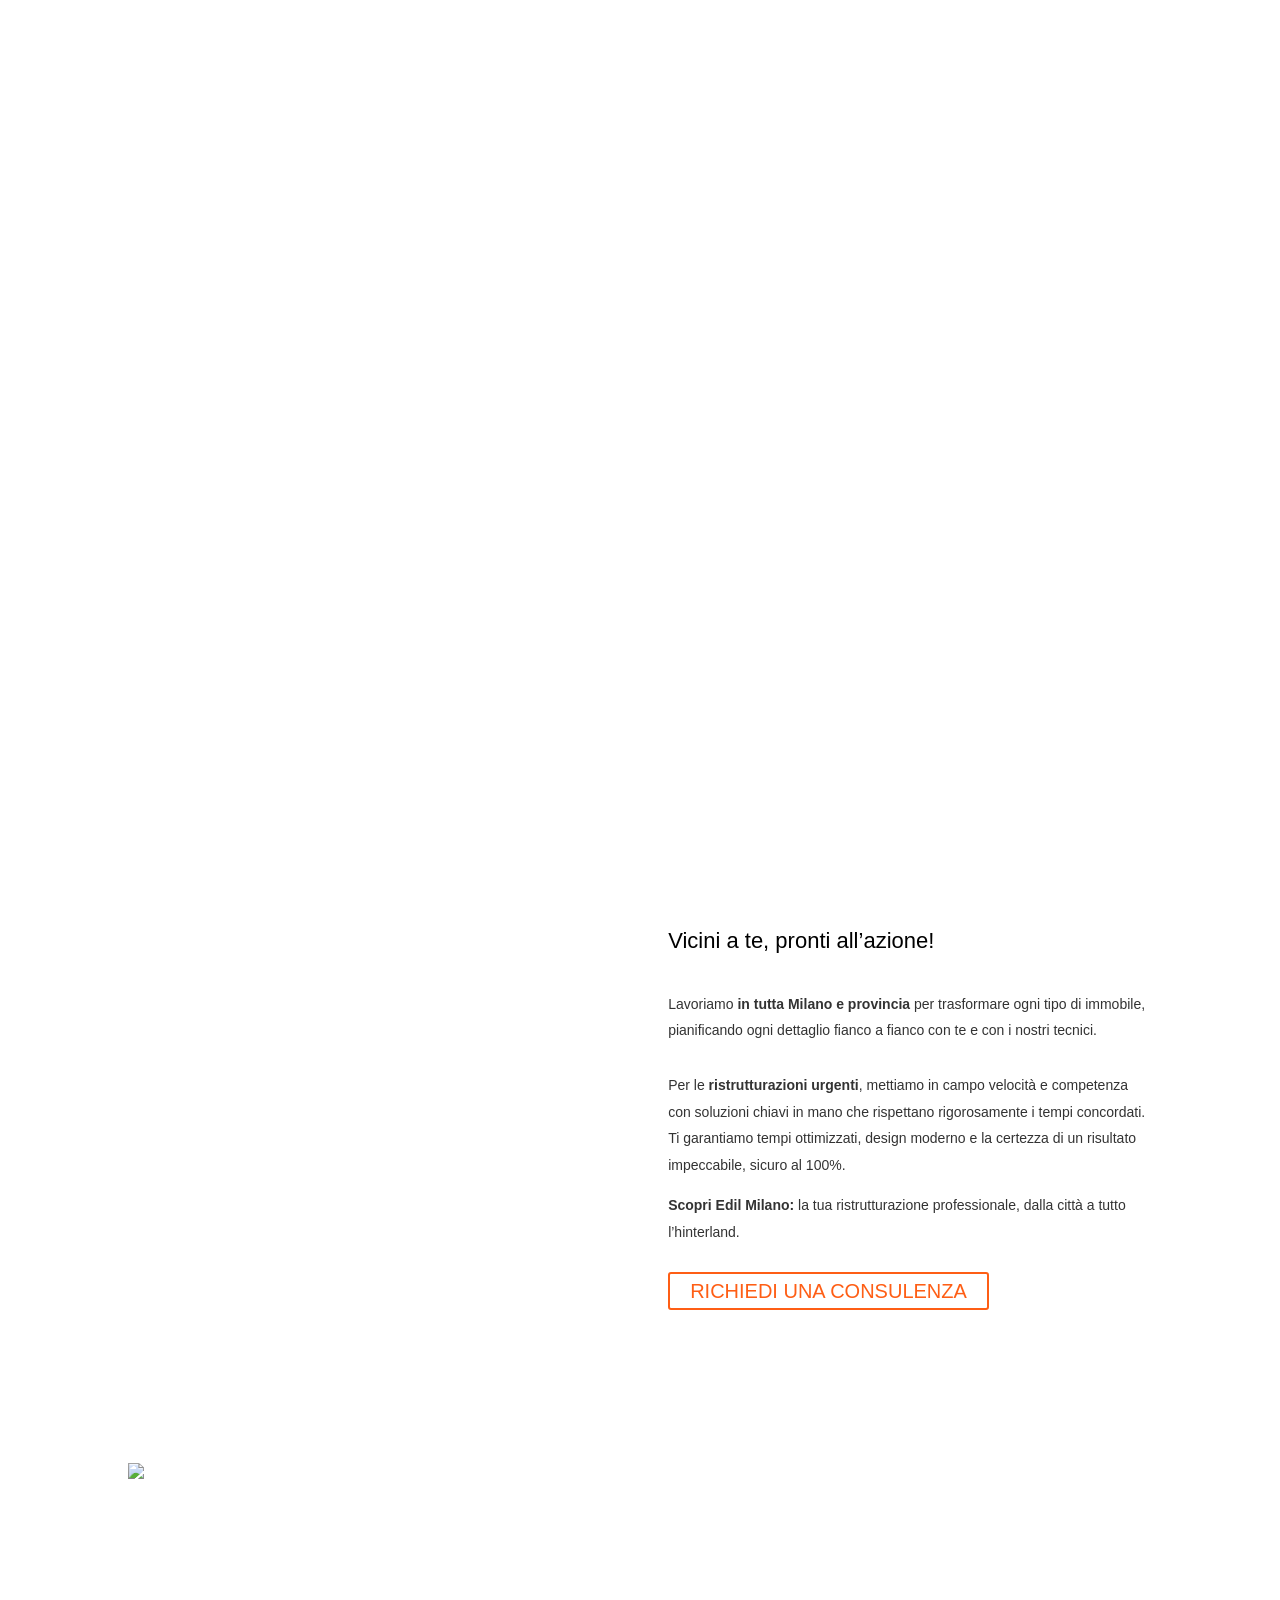
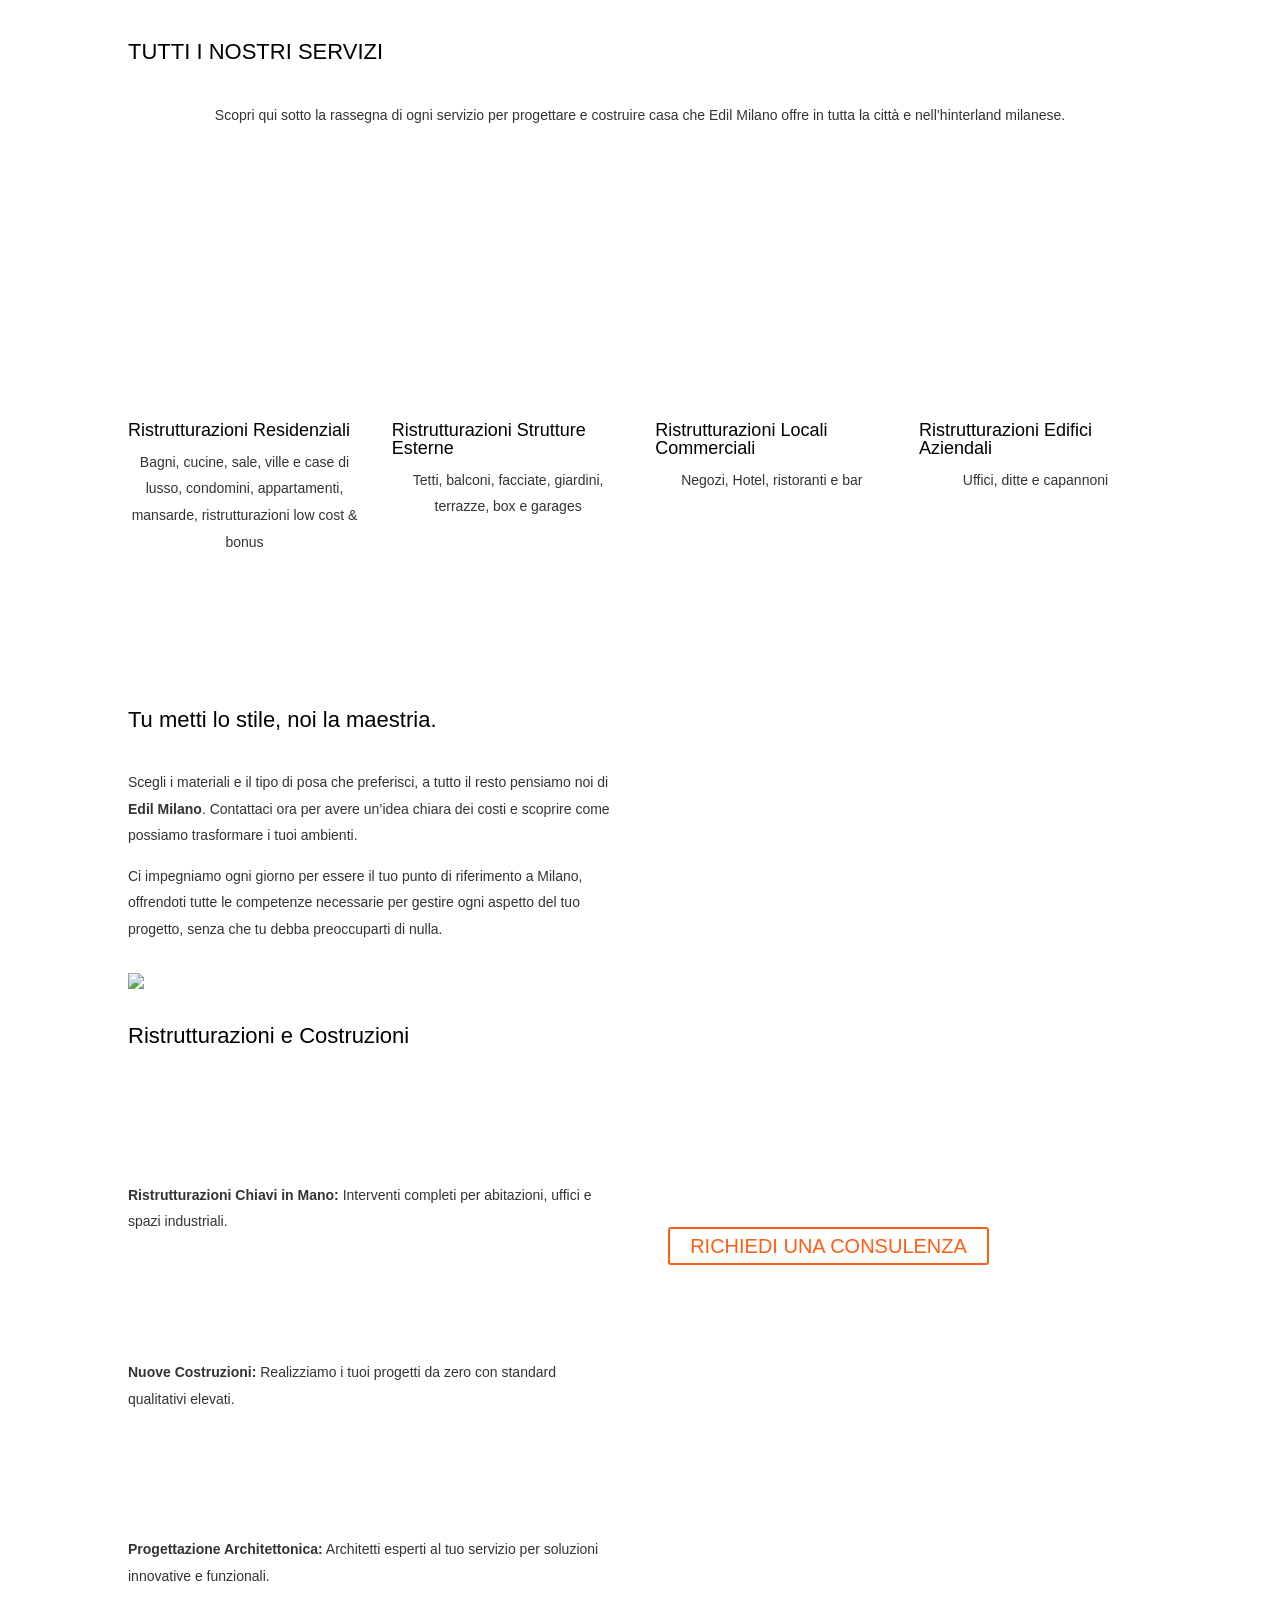
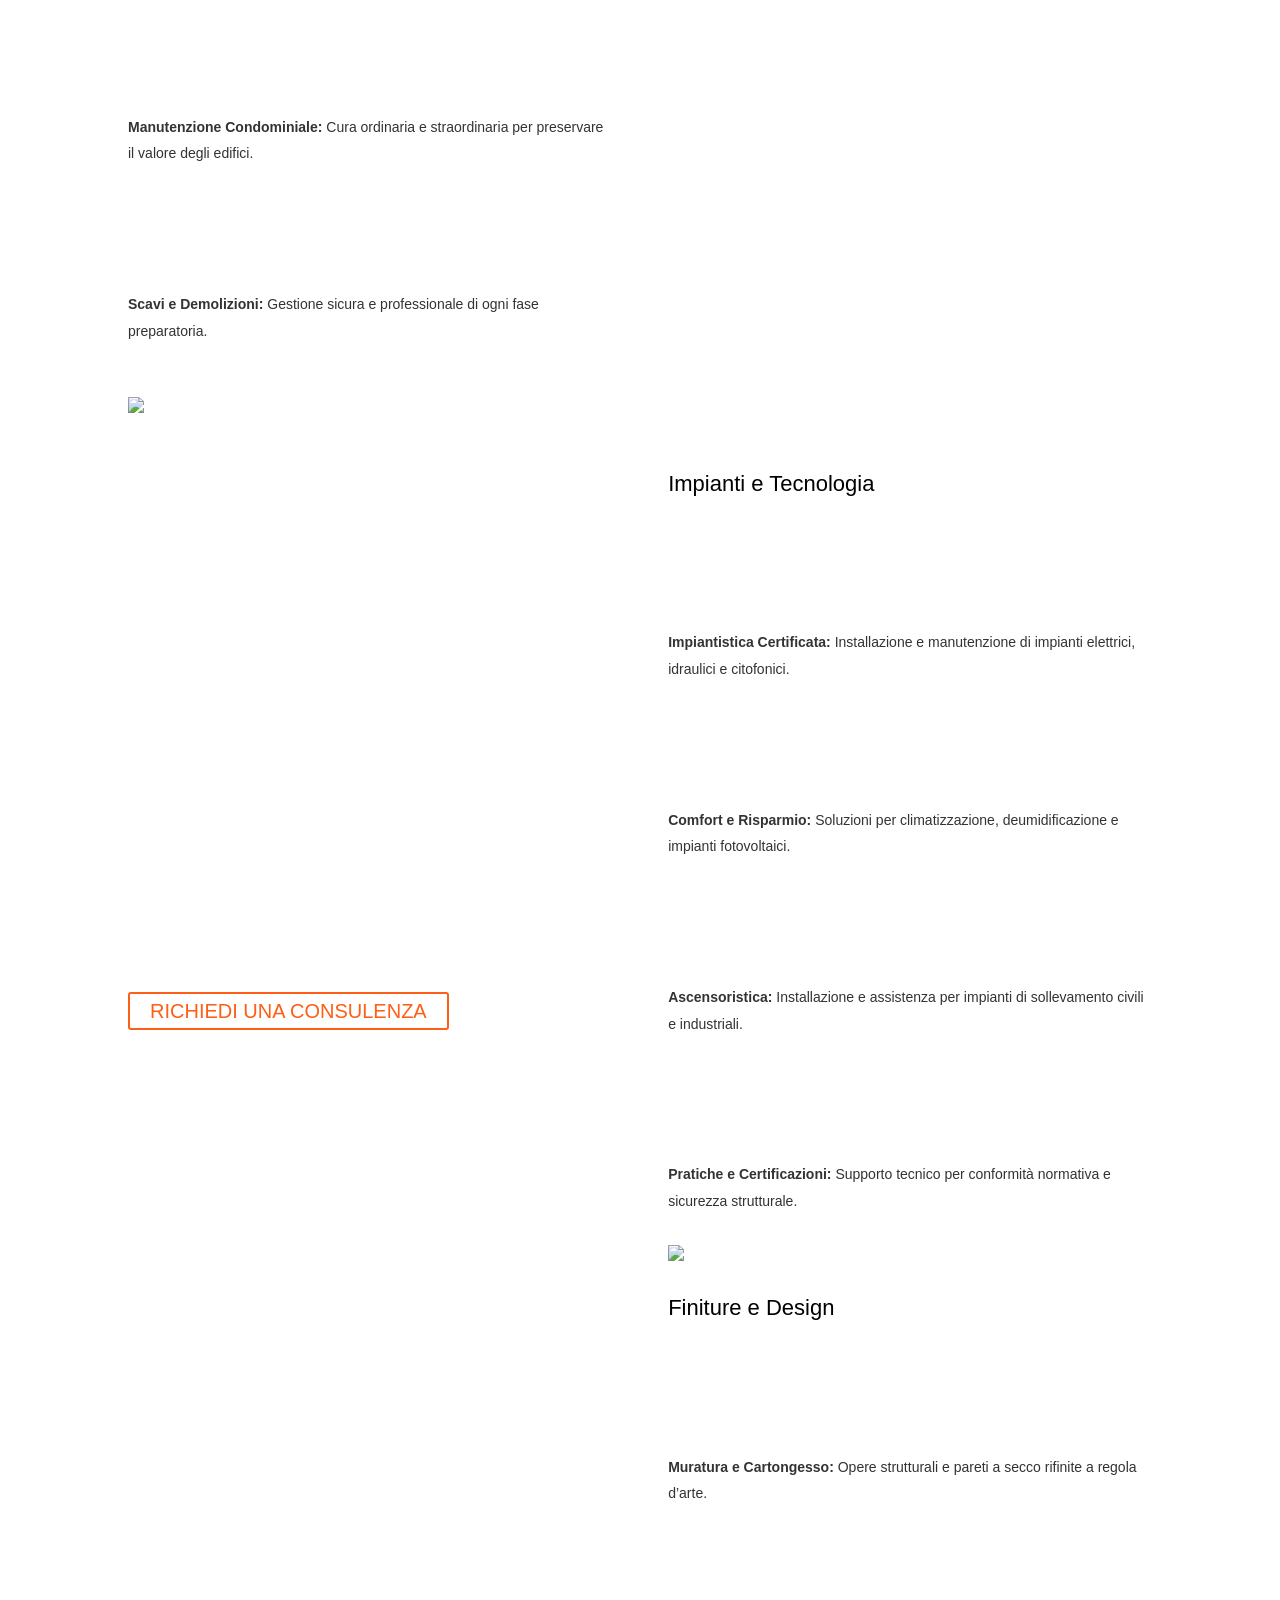
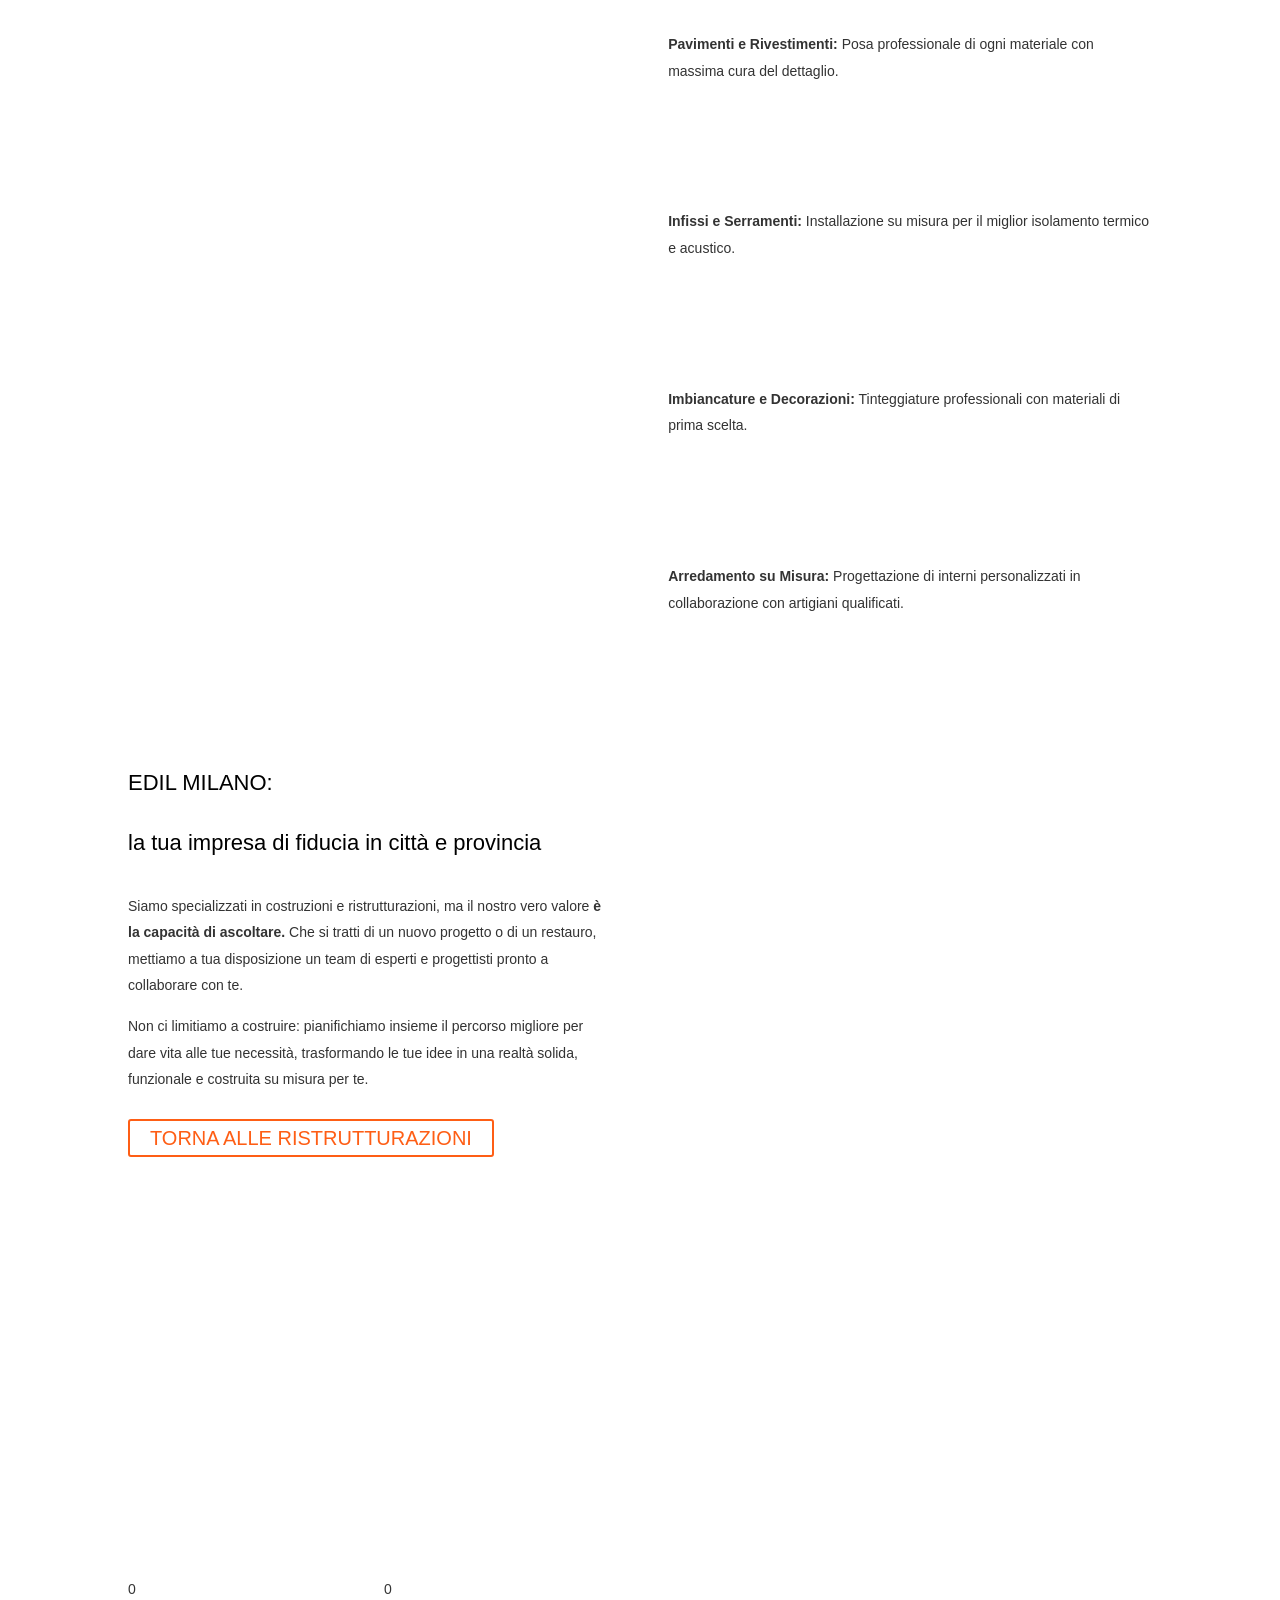
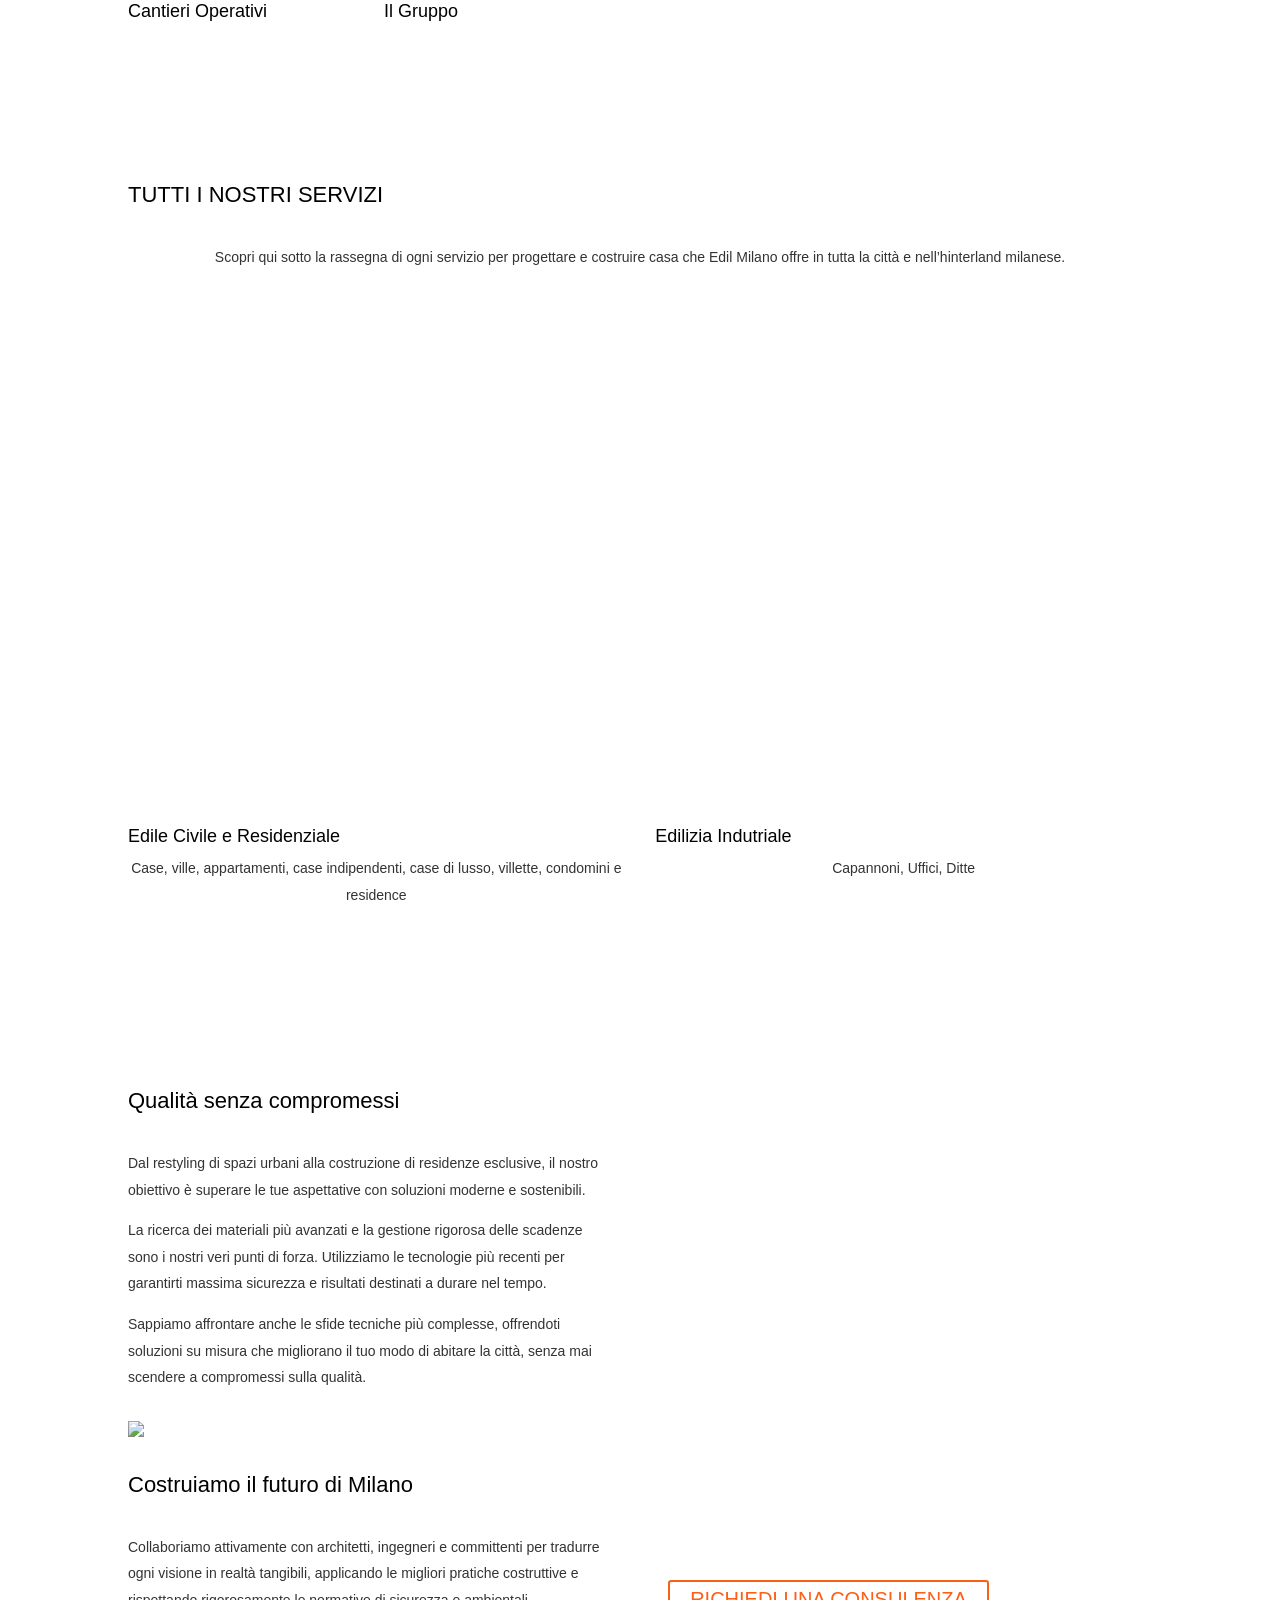
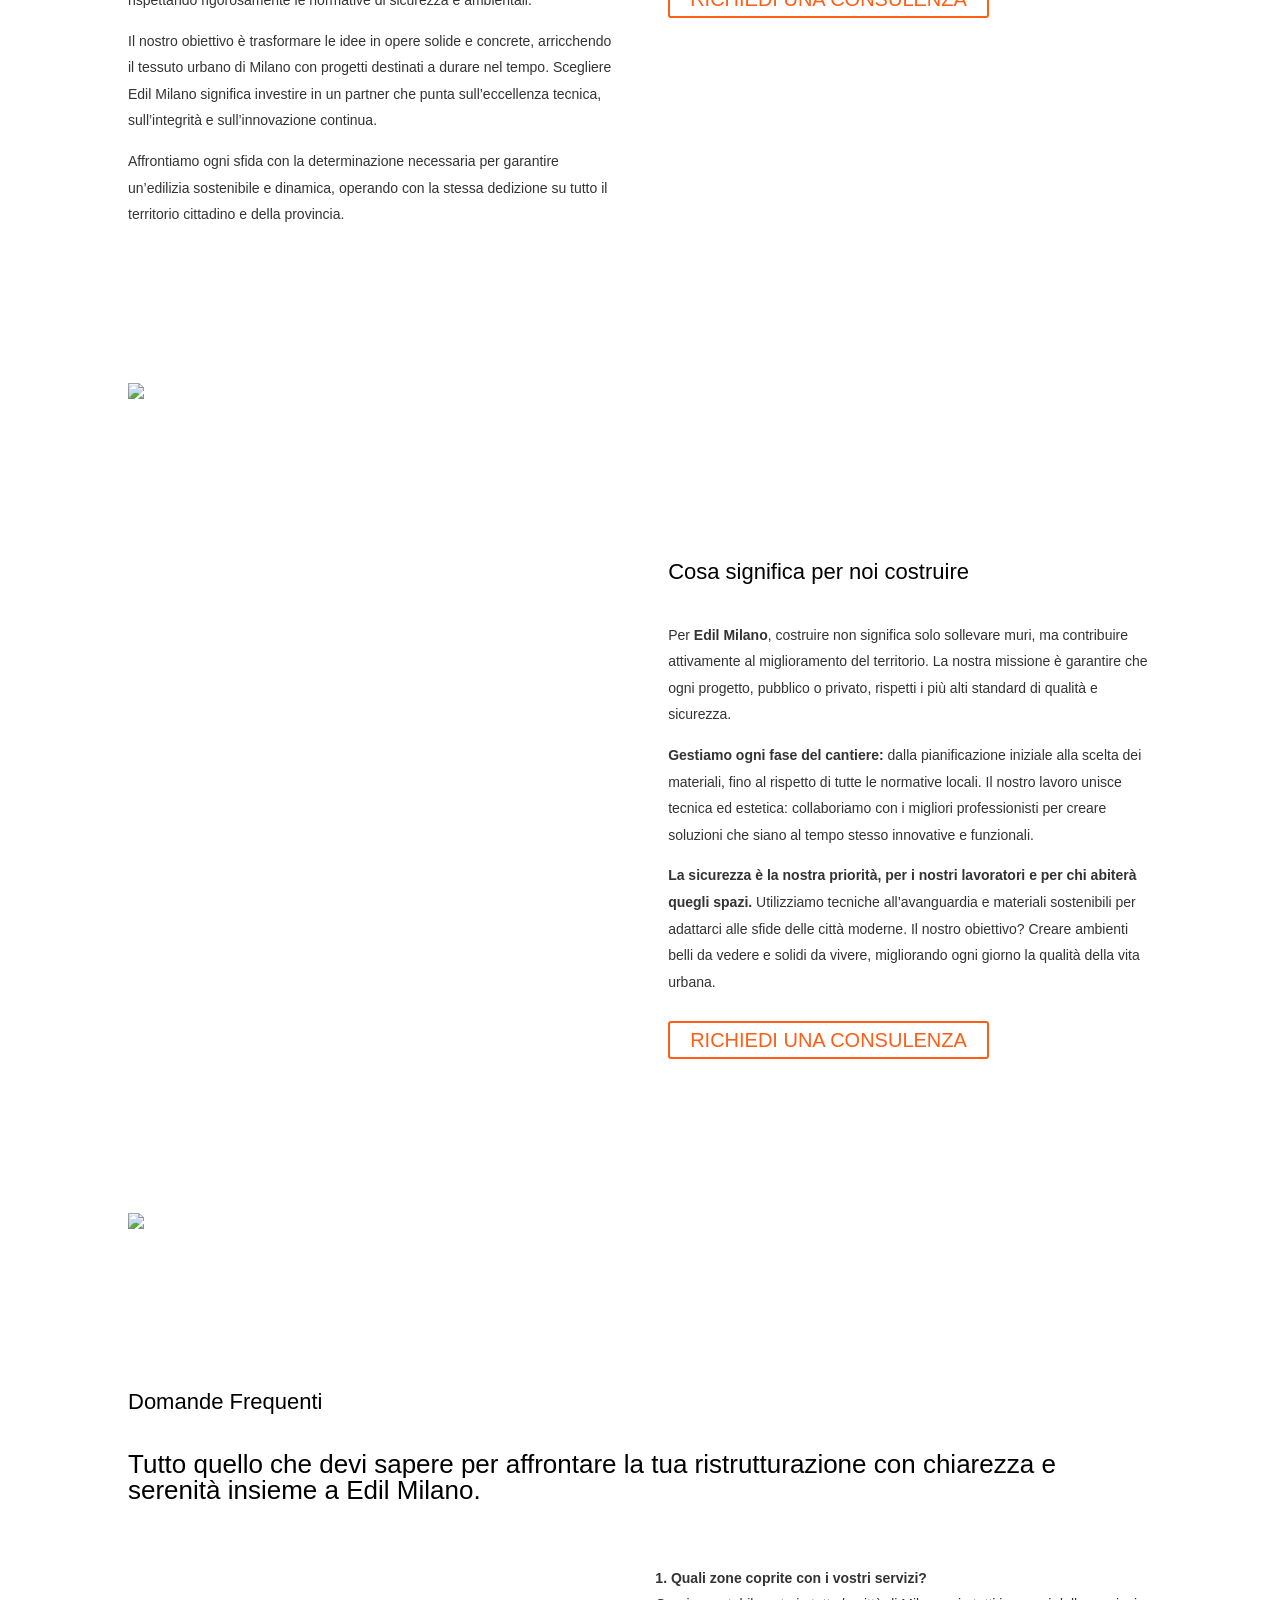
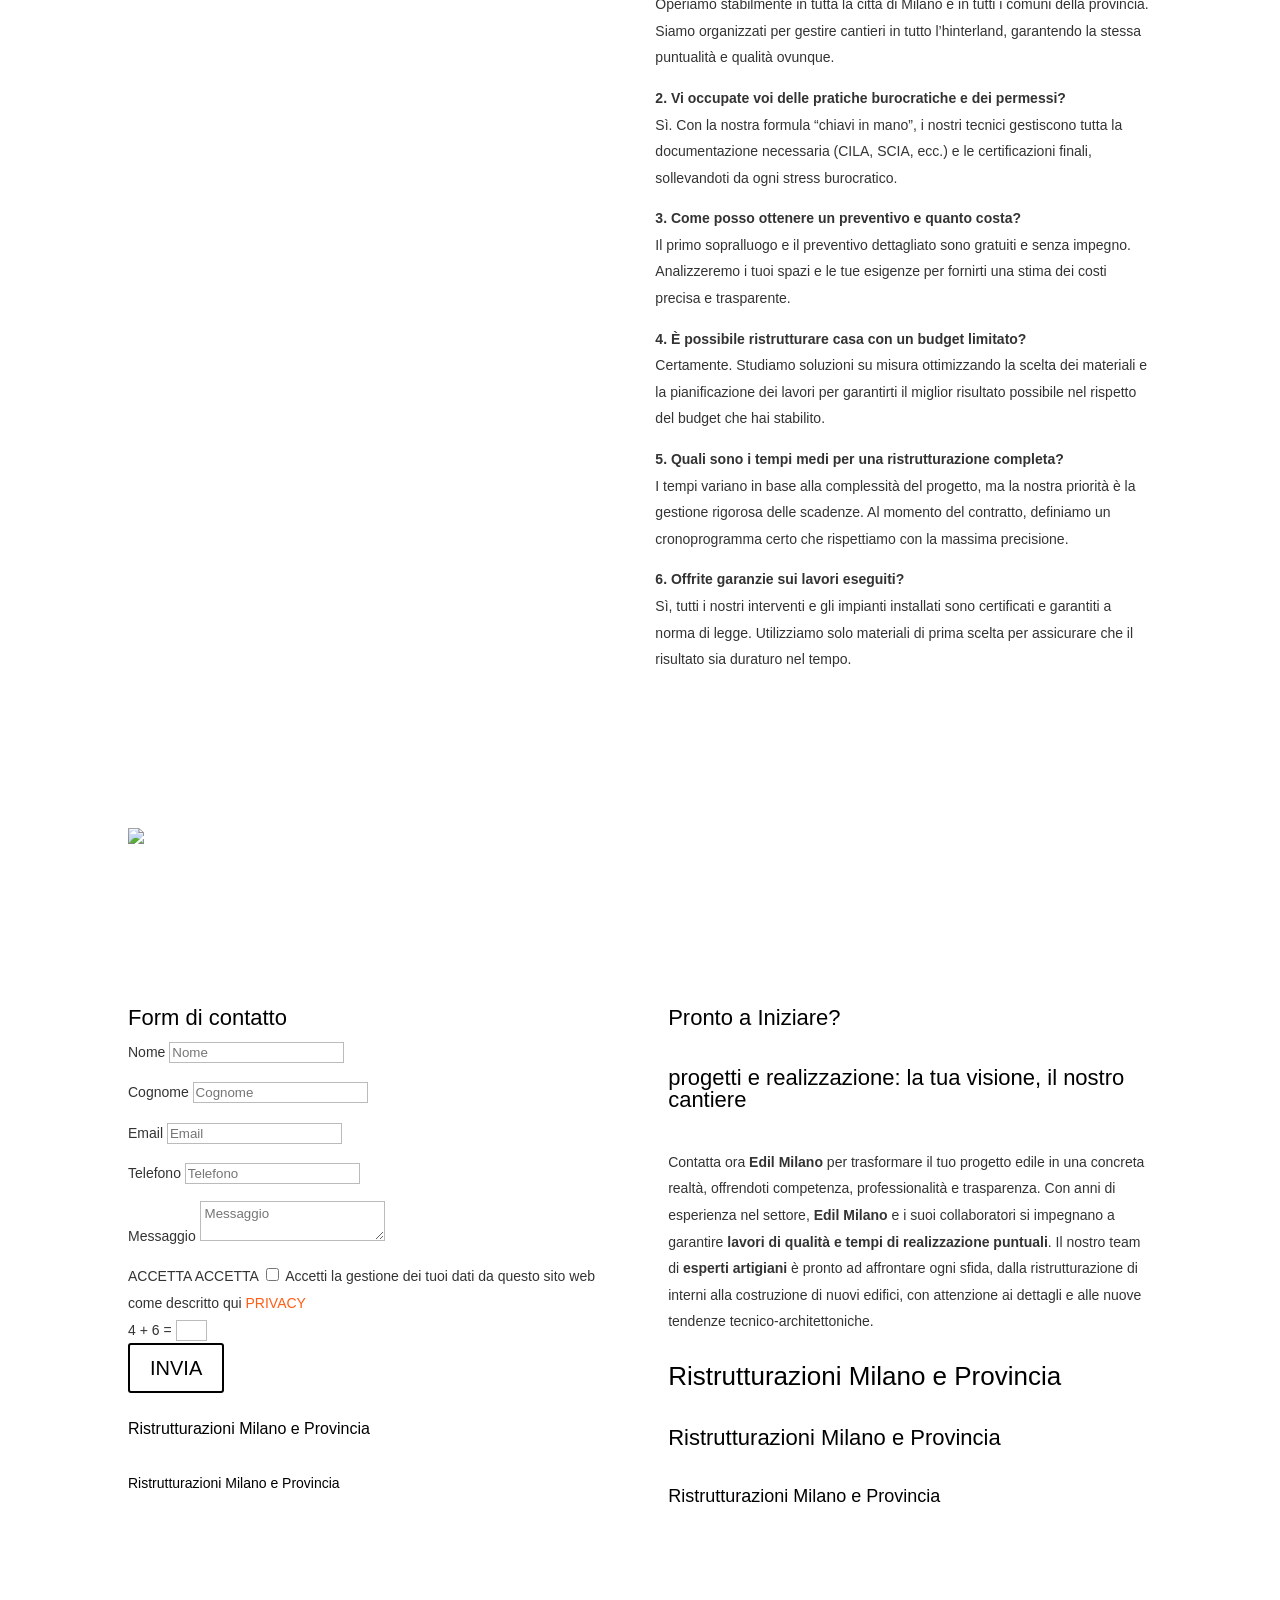
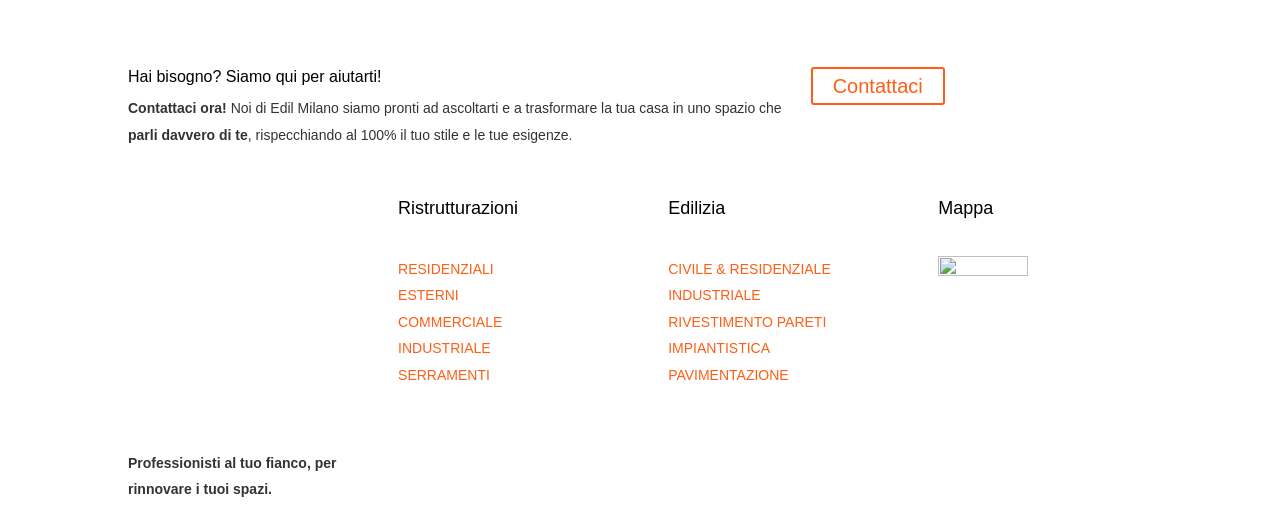
==== index.html @ 4bff1c78 "Add head, fonts & mobile CSS; add index2.html Update index.html: change html lang to "it-IT" and add" ====
<!DOCTYPE html>
<html lang="it-IT" prefix="og: https://ogp.me/ns#">
<head>
	<meta charset="UTF-8" />
<style id="global-hamburger-styles-css">

.mobile_nav .select_page {
    display: none !important;
}
.et-db #et-boc .et-l.et-l--header .mobile_menu_bar:before,
.et-l--header .mobile_menu_bar:before{
    content: unset;
}

.et_header_style_centered #main-header .mobile_nav.mobile_nav,
.et_header_style_split #main-header .mobile_nav.mobile_nav {
    padding: 0;
    border-radius: 0;
    background-color: unset;
    background: unset;
}
.et_header_style_centered #et_mobile_nav_menu#et_mobile_nav_menu,
.et_header_style_split #et_mobile_nav_menu#et_mobile_nav_menu {
    position: unset;
}

.et_header_style_centered.et_header_style_centered .mobile_menu_bar.mobile_menu_bar,
.et_header_style_split.et_header_style_split .mobile_menu_bar.mobile_menu_bar {
    position: relative;
}


.et_header_style_centered .et_mobile_menu.et_mobile_menu,
.et_header_style_split .et_mobile_menu.et_mobile_menu {
    top: 62px;
}

.et_header_style_left .et_mobile_menu.et_mobile_menu {
    top: 90px;
}

.et_header_style_centered .et_menu_container .mobile_menu_bar.mobile_menu_bar,
.et_header_style_split .et_menu_container .mobile_menu_bar.mobile_menu_bar,
.et_header_style_split .et_menu_container #et-top-navigation .mobile_menu_bar.mobile_menu_bar {
    top: unset;
    left: unset;
    right: unset;
    bottom: unset;
    padding: 0;
    float:right;
}

.et_header_style_split #main-header div#et-top-navigation {
    bottom: 0;
}
    
#main-header .mobile_menu_bar:before{
    content: unset;
}

#main-content .mobile_menu_bar:before{
    content: unset !important;
}


@media all and (max-width: 1045px) {
    .et_header_style_split #main-header,
    .et_header_style_centered #main-header {
        display: flex;
        flex-direction: column;
        align-items: center;
    }
    .et_header_style_split .logo_container span.logo_helper {
        display: inline-block;
    }
    .et_header_style_split #main-header#main-header .container,
    .et_header_style_centered #main-header#main-header .container {
        height: auto;
    }
    .et_header_style_centered .et_menu_container .mobile_menu_bar.mobile_menu_bar,
    .et_header_style_split .et_menu_container .mobile_menu_bar.mobile_menu_bar,
    .et_header_style_split .et_menu_container #et-top-navigation .mobile_menu_bar.mobile_menu_bar
    {
        padding-bottom: 24px;
    }
    .et_header_style_split #main-header#main-header #et_mobile_nav_menu,
    .et_header_style_centered #main-header#main-header #et_mobile_nav_menu
    {
        margin-top: 0;
    }

    .et_header_style_split #main-header#main-header  .logo_container,
    .et_header_style_centered #main-header#main-header  .logo_container
    {
        position: absolute;
        height: 100%;
        width: 100%;
        z-index: 0;
    }
    .et_header_style_split #main-header#main-header #et-top-navigation,
    .et_header_style_centered #main-header#main-header #et-top-navigation {
        float: right;
        width: auto; 
        position: unset;
        padding-top: 24px;
    }
    .et_header_style_split #main-header#main-header,
    .et_header_style_centered #main-header#main-header {
        padding: unset;
    }
    .et_header_style_split #main-header#main-header 
    .et_header_style_centered #main-header#main-header div#et-top-navigation{
        position: absolute;
    }
    /*.et_header_style_fullscreen .dipi_hamburger*/
    /* .et_header_style_slide  .dipi_hamburger */{ /*Need to remove for 'Disable Custom Mobile Menu Style' + 'Side In' of Header Style */
        margin-bottom: 0 !important;
    }

    .et_header_style_fullscreen .et-fixed-header #et-top-navigation,
    .et_header_style_fullscreen #et-top-navigation {
        padding-bottom: 0 !important;
    }
}

/* FIXME: only if style is not fullscreen oder slidein */
@media all and (min-width: 1046px) {
    .dipi_hamburger {
        display: none;
    }

    .et_header_style_slide .dipi_hamburger,
    .et_header_style_fullscreen .dipi_hamburger {
        display: block;
        margin-bottom: 0 !important;
    }
}
</style>
<meta http-equiv="X-UA-Compatible" content="IE=edge">
	<link rel="pingback" href="https://edil-milano.it/xmlrpc.php" />

	<script type="text/javascript">
		document.documentElement.className = 'js';
	</script>
	
	<link rel="preconnect" href="https://fonts.gstatic.com" crossorigin /><style id="et-builder-googlefonts-cached-inline">/* Original: https://fonts.googleapis.com/css?family=Mulish:200,300,regular,500,600,700,800,900,200italic,300italic,italic,500italic,600italic,700italic,800italic,900italic|Poppins:100,100italic,200,200italic,300,300italic,regular,italic,500,500italic,600,600italic,700,700italic,800,800italic,900,900italic|Open+Sans:300,regular,500,600,700,800,300italic,italic,500italic,600italic,700italic,800italic|Nunito:200,300,regular,500,600,700,800,900,200italic,300italic,italic,500italic,600italic,700italic,800italic,900italic|Montserrat:100,200,300,regular,500,600,700,800,900,100italic,200italic,300italic,italic,500italic,600italic,700italic,800italic,900italic|Roboto:100,100italic,300,300italic,regular,italic,500,500italic,700,700italic,900,900italic&#038;subset=latin,latin-ext&#038;display=swap *//* User Agent: Mozilla/5.0 (Unknown; Linux x86_64) AppleWebKit/538.1 (KHTML, like Gecko) Safari/538.1 Daum/4.1 */@font-face {font-family: 'Montserrat';font-style: italic;font-weight: 100;font-display: swap;src: url(https://fonts.gstatic.com/s/montserrat/v31/JTUFjIg1_i6t8kCHKm459Wx7xQYXK0vOoz6jq6R8WXZ0ow.ttf) format('truetype');}@font-face {font-family: 'Montserrat';font-style: italic;font-weight: 200;font-display: swap;src: url(https://fonts.gstatic.com/s/montserrat/v31/JTUFjIg1_i6t8kCHKm459Wx7xQYXK0vOoz6jqyR9WXZ0ow.ttf) format('truetype');}@font-face {font-family: 'Montserrat';font-style: italic;font-weight: 300;font-display: swap;src: url(https://fonts.gstatic.com/s/montserrat/v31/JTUFjIg1_i6t8kCHKm459Wx7xQYXK0vOoz6jq_p9WXZ0ow.ttf) format('truetype');}@font-face {font-family: 'Montserrat';font-style: italic;font-weight: 400;font-display: swap;src: url(https://fonts.gstatic.com/s/montserrat/v31/JTUFjIg1_i6t8kCHKm459Wx7xQYXK0vOoz6jq6R9WXZ0ow.ttf) format('truetype');}@font-face {font-family: 'Montserrat';font-style: italic;font-weight: 500;font-display: swap;src: url(https://fonts.gstatic.com/s/montserrat/v31/JTUFjIg1_i6t8kCHKm459Wx7xQYXK0vOoz6jq5Z9WXZ0ow.ttf) format('truetype');}@font-face {font-family: 'Montserrat';font-style: italic;font-weight: 600;font-display: swap;src: url(https://fonts.gstatic.com/s/montserrat/v31/JTUFjIg1_i6t8kCHKm459Wx7xQYXK0vOoz6jq3p6WXZ0ow.ttf) format('truetype');}@font-face {font-family: 'Montserrat';font-style: italic;font-weight: 700;font-display: swap;src: url(https://fonts.gstatic.com/s/montserrat/v31/JTUFjIg1_i6t8kCHKm459Wx7xQYXK0vOoz6jq0N6WXZ0ow.ttf) format('truetype');}@font-face {font-family: 'Montserrat';font-style: italic;font-weight: 800;font-display: swap;src: url(https://fonts.gstatic.com/s/montserrat/v31/JTUFjIg1_i6t8kCHKm459Wx7xQYXK0vOoz6jqyR6WXZ0ow.ttf) format('truetype');}@font-face {font-family: 'Montserrat';font-style: italic;font-weight: 900;font-display: swap;src: url(https://fonts.gstatic.com/s/montserrat/v31/JTUFjIg1_i6t8kCHKm459Wx7xQYXK0vOoz6jqw16WXZ0ow.ttf) format('truetype');}@font-face {font-family: 'Montserrat';font-style: normal;font-weight: 100;font-display: swap;src: url(https://fonts.gstatic.com/s/montserrat/v31/JTUHjIg1_i6t8kCHKm4532VJOt5-QNFgpCtr6Xw3aX8.ttf) format('truetype');}@font-face {font-family: 'Montserrat';font-style: normal;font-weight: 200;font-display: swap;src: url(https://fonts.gstatic.com/s/montserrat/v31/JTUHjIg1_i6t8kCHKm4532VJOt5-QNFgpCvr6Hw3aX8.ttf) format('truetype');}@font-face {font-family: 'Montserrat';font-style: normal;font-weight: 300;font-display: swap;src: url(https://fonts.gstatic.com/s/montserrat/v31/JTUHjIg1_i6t8kCHKm4532VJOt5-QNFgpCs16Hw3aX8.ttf) format('truetype');}@font-face {font-family: 'Montserrat';font-style: normal;font-weight: 400;font-display: swap;src: url(https://fonts.gstatic.com/s/montserrat/v31/JTUHjIg1_i6t8kCHKm4532VJOt5-QNFgpCtr6Hw3aX8.ttf) format('truetype');}@font-face {font-family: 'Montserrat';font-style: normal;font-weight: 500;font-display: swap;src: url(https://fonts.gstatic.com/s/montserrat/v31/JTUHjIg1_i6t8kCHKm4532VJOt5-QNFgpCtZ6Hw3aX8.ttf) format('truetype');}@font-face {font-family: 'Montserrat';font-style: normal;font-weight: 600;font-display: swap;src: url(https://fonts.gstatic.com/s/montserrat/v31/JTUHjIg1_i6t8kCHKm4532VJOt5-QNFgpCu173w3aX8.ttf) format('truetype');}@font-face {font-family: 'Montserrat';font-style: normal;font-weight: 700;font-display: swap;src: url(https://fonts.gstatic.com/s/montserrat/v31/JTUHjIg1_i6t8kCHKm4532VJOt5-QNFgpCuM73w3aX8.ttf) format('truetype');}@font-face {font-family: 'Montserrat';font-style: normal;font-weight: 800;font-display: swap;src: url(https://fonts.gstatic.com/s/montserrat/v31/JTUHjIg1_i6t8kCHKm4532VJOt5-QNFgpCvr73w3aX8.ttf) format('truetype');}@font-face {font-family: 'Montserrat';font-style: normal;font-weight: 900;font-display: swap;src: url(https://fonts.gstatic.com/s/montserrat/v31/JTUHjIg1_i6t8kCHKm4532VJOt5-QNFgpCvC73w3aX8.ttf) format('truetype');}@font-face {font-family: 'Mulish';font-style: italic;font-weight: 200;font-display: swap;src: url(https://fonts.gstatic.com/s/mulish/v18/1Ptwg83HX_SGhgqk2hAjQlW_mEuZ0FsSqeOfF5Q_.ttf) format('truetype');}@font-face {font-family: 'Mulish';font-style: italic;font-weight: 300;font-display: swap;src: url(https://fonts.gstatic.com/s/mulish/v18/1Ptwg83HX_SGhgqk2hAjQlW_mEuZ0FsSd-OfF5Q_.ttf) format('truetype');}@font-face {font-family: 'Mulish';font-style: italic;font-weight: 400;font-display: swap;src: url(https://fonts.gstatic.com/s/mulish/v18/1Ptwg83HX_SGhgqk2hAjQlW_mEuZ0FsSKeOfF5Q_.ttf) format('truetype');}@font-face {font-family: 'Mulish';font-style: italic;font-weight: 500;font-display: swap;src: url(https://fonts.gstatic.com/s/mulish/v18/1Ptwg83HX_SGhgqk2hAjQlW_mEuZ0FsSG-OfF5Q_.ttf) format('truetype');}@font-face {font-family: 'Mulish';font-style: italic;font-weight: 600;font-display: swap;src: url(https://fonts.gstatic.com/s/mulish/v18/1Ptwg83HX_SGhgqk2hAjQlW_mEuZ0FsS9-SfF5Q_.ttf) format('truetype');}@font-face {font-family: 'Mulish';font-style: italic;font-weight: 700;font-display: swap;src: url(https://fonts.gstatic.com/s/mulish/v18/1Ptwg83HX_SGhgqk2hAjQlW_mEuZ0FsSzuSfF5Q_.ttf) format('truetype');}@font-face {font-family: 'Mulish';font-style: italic;font-weight: 800;font-display: swap;src: url(https://fonts.gstatic.com/s/mulish/v18/1Ptwg83HX_SGhgqk2hAjQlW_mEuZ0FsSqeSfF5Q_.ttf) format('truetype');}@font-face {font-family: 'Mulish';font-style: italic;font-weight: 900;font-display: swap;src: url(https://fonts.gstatic.com/s/mulish/v18/1Ptwg83HX_SGhgqk2hAjQlW_mEuZ0FsSgOSfF5Q_.ttf) format('truetype');}@font-face {font-family: 'Mulish';font-style: normal;font-weight: 200;font-display: swap;src: url(https://fonts.gstatic.com/s/mulish/v18/1Ptyg83HX_SGhgqO0yLcmjzUAuWexRNR8amvHg.ttf) format('truetype');}@font-face {font-family: 'Mulish';font-style: normal;font-weight: 300;font-display: swap;src: url(https://fonts.gstatic.com/s/mulish/v18/1Ptyg83HX_SGhgqO0yLcmjzUAuWexc1R8amvHg.ttf) format('truetype');}@font-face {font-family: 'Mulish';font-style: normal;font-weight: 400;font-display: swap;src: url(https://fonts.gstatic.com/s/mulish/v18/1Ptyg83HX_SGhgqO0yLcmjzUAuWexZNR8amvHg.ttf) format('truetype');}@font-face {font-family: 'Mulish';font-style: normal;font-weight: 500;font-display: swap;src: url(https://fonts.gstatic.com/s/mulish/v18/1Ptyg83HX_SGhgqO0yLcmjzUAuWexaFR8amvHg.ttf) format('truetype');}@font-face {font-family: 'Mulish';font-style: normal;font-weight: 600;font-display: swap;src: url(https://fonts.gstatic.com/s/mulish/v18/1Ptyg83HX_SGhgqO0yLcmjzUAuWexU1W8amvHg.ttf) format('truetype');}@font-face {font-family: 'Mulish';font-style: normal;font-weight: 700;font-display: swap;src: url(https://fonts.gstatic.com/s/mulish/v18/1Ptyg83HX_SGhgqO0yLcmjzUAuWexXRW8amvHg.ttf) format('truetype');}@font-face {font-family: 'Mulish';font-style: normal;font-weight: 800;font-display: swap;src: url(https://fonts.gstatic.com/s/mulish/v18/1Ptyg83HX_SGhgqO0yLcmjzUAuWexRNW8amvHg.ttf) format('truetype');}@font-face {font-family: 'Mulish';font-style: normal;font-weight: 900;font-display: swap;src: url(https://fonts.gstatic.com/s/mulish/v18/1Ptyg83HX_SGhgqO0yLcmjzUAuWexTpW8amvHg.ttf) format('truetype');}@font-face {font-family: 'Nunito';font-style: italic;font-weight: 200;font-display: swap;src: url(https://fonts.gstatic.com/s/nunito/v32/XRXK3I6Li01BKofIMPyPbj8d7IEAGXNiLXAHg6bf.ttf) format('truetype');}@font-face {font-family: 'Nunito';font-style: italic;font-weight: 300;font-display: swap;src: url(https://fonts.gstatic.com/s/nunito/v32/XRXK3I6Li01BKofIMPyPbj8d7IEAGXNi83AHg6bf.ttf) format('truetype');}@font-face {font-family: 'Nunito';font-style: italic;font-weight: 400;font-display: swap;src: url(https://fonts.gstatic.com/s/nunito/v32/XRXK3I6Li01BKofIMPyPbj8d7IEAGXNirXAHg6bf.ttf) format('truetype');}@font-face {font-family: 'Nunito';font-style: italic;font-weight: 500;font-display: swap;src: url(https://fonts.gstatic.com/s/nunito/v32/XRXK3I6Li01BKofIMPyPbj8d7IEAGXNin3AHg6bf.ttf) format('truetype');}@font-face {font-family: 'Nunito';font-style: italic;font-weight: 600;font-display: swap;src: url(https://fonts.gstatic.com/s/nunito/v32/XRXK3I6Li01BKofIMPyPbj8d7IEAGXNic3cHg6bf.ttf) format('truetype');}@font-face {font-family: 'Nunito';font-style: italic;font-weight: 700;font-display: swap;src: url(https://fonts.gstatic.com/s/nunito/v32/XRXK3I6Li01BKofIMPyPbj8d7IEAGXNiSncHg6bf.ttf) format('truetype');}@font-face {font-family: 'Nunito';font-style: italic;font-weight: 800;font-display: swap;src: url(https://fonts.gstatic.com/s/nunito/v32/XRXK3I6Li01BKofIMPyPbj8d7IEAGXNiLXcHg6bf.ttf) format('truetype');}@font-face {font-family: 'Nunito';font-style: italic;font-weight: 900;font-display: swap;src: url(https://fonts.gstatic.com/s/nunito/v32/XRXK3I6Li01BKofIMPyPbj8d7IEAGXNiBHcHg6bf.ttf) format('truetype');}@font-face {font-family: 'Nunito';font-style: normal;font-weight: 200;font-display: swap;src: url(https://fonts.gstatic.com/s/nunito/v32/XRXI3I6Li01BKofiOc5wtlZ2di8HDDshdTo3ig.ttf) format('truetype');}@font-face {font-family: 'Nunito';font-style: normal;font-weight: 300;font-display: swap;src: url(https://fonts.gstatic.com/s/nunito/v32/XRXI3I6Li01BKofiOc5wtlZ2di8HDOUhdTo3ig.ttf) format('truetype');}@font-face {font-family: 'Nunito';font-style: normal;font-weight: 400;font-display: swap;src: url(https://fonts.gstatic.com/s/nunito/v32/XRXI3I6Li01BKofiOc5wtlZ2di8HDLshdTo3ig.ttf) format('truetype');}@font-face {font-family: 'Nunito';font-style: normal;font-weight: 500;font-display: swap;src: url(https://fonts.gstatic.com/s/nunito/v32/XRXI3I6Li01BKofiOc5wtlZ2di8HDIkhdTo3ig.ttf) format('truetype');}@font-face {font-family: 'Nunito';font-style: normal;font-weight: 600;font-display: swap;src: url(https://fonts.gstatic.com/s/nunito/v32/XRXI3I6Li01BKofiOc5wtlZ2di8HDGUmdTo3ig.ttf) format('truetype');}@font-face {font-family: 'Nunito';font-style: normal;font-weight: 700;font-display: swap;src: url(https://fonts.gstatic.com/s/nunito/v32/XRXI3I6Li01BKofiOc5wtlZ2di8HDFwmdTo3ig.ttf) format('truetype');}@font-face {font-family: 'Nunito';font-style: normal;font-weight: 800;font-display: swap;src: url(https://fonts.gstatic.com/s/nunito/v32/XRXI3I6Li01BKofiOc5wtlZ2di8HDDsmdTo3ig.ttf) format('truetype');}@font-face {font-family: 'Nunito';font-style: normal;font-weight: 900;font-display: swap;src: url(https://fonts.gstatic.com/s/nunito/v32/XRXI3I6Li01BKofiOc5wtlZ2di8HDBImdTo3ig.ttf) format('truetype');}@font-face {font-family: 'Open Sans';font-style: italic;font-weight: 300;font-stretch: normal;font-display: swap;src: url(https://fonts.gstatic.com/s/opensans/v44/memQYaGs126MiZpBA-UFUIcVXSCEkx2cmqvXlWq8tWZ0Pw86hd0Rk5hkWV4exQ.ttf) format('truetype');}@font-face {font-family: 'Open Sans';font-style: italic;font-weight: 400;font-stretch: normal;font-display: swap;src: url(https://fonts.gstatic.com/s/opensans/v44/memQYaGs126MiZpBA-UFUIcVXSCEkx2cmqvXlWq8tWZ0Pw86hd0Rk8ZkWV4exQ.ttf) format('truetype');}@font-face {font-family: 'Open Sans';font-style: italic;font-weight: 500;font-stretch: normal;font-display: swap;src: url(https://fonts.gstatic.com/s/opensans/v44/memQYaGs126MiZpBA-UFUIcVXSCEkx2cmqvXlWq8tWZ0Pw86hd0Rk_RkWV4exQ.ttf) format('truetype');}@font-face {font-family: 'Open Sans';font-style: italic;font-weight: 600;font-stretch: normal;font-display: swap;src: url(https://fonts.gstatic.com/s/opensans/v44/memQYaGs126MiZpBA-UFUIcVXSCEkx2cmqvXlWq8tWZ0Pw86hd0RkxhjWV4exQ.ttf) format('truetype');}@font-face {font-family: 'Open Sans';font-style: italic;font-weight: 700;font-stretch: normal;font-display: swap;src: url(https://fonts.gstatic.com/s/opensans/v44/memQYaGs126MiZpBA-UFUIcVXSCEkx2cmqvXlWq8tWZ0Pw86hd0RkyFjWV4exQ.ttf) format('truetype');}@font-face {font-family: 'Open Sans';font-style: italic;font-weight: 800;font-stretch: normal;font-display: swap;src: url(https://fonts.gstatic.com/s/opensans/v44/memQYaGs126MiZpBA-UFUIcVXSCEkx2cmqvXlWq8tWZ0Pw86hd0Rk0ZjWV4exQ.ttf) format('truetype');}@font-face {font-family: 'Open Sans';font-style: normal;font-weight: 300;font-stretch: normal;font-display: swap;src: url(https://fonts.gstatic.com/s/opensans/v44/memSYaGs126MiZpBA-UvWbX2vVnXBbObj2OVZyOOSr4dVJWUgsiH0B4uaVc.ttf) format('truetype');}@font-face {font-family: 'Open Sans';font-style: normal;font-weight: 400;font-stretch: normal;font-display: swap;src: url(https://fonts.gstatic.com/s/opensans/v44/memSYaGs126MiZpBA-UvWbX2vVnXBbObj2OVZyOOSr4dVJWUgsjZ0B4uaVc.ttf) format('truetype');}@font-face {font-family: 'Open Sans';font-style: normal;font-weight: 500;font-stretch: normal;font-display: swap;src: url(https://fonts.gstatic.com/s/opensans/v44/memSYaGs126MiZpBA-UvWbX2vVnXBbObj2OVZyOOSr4dVJWUgsjr0B4uaVc.ttf) format('truetype');}@font-face {font-family: 'Open Sans';font-style: normal;font-weight: 600;font-stretch: normal;font-display: swap;src: url(https://fonts.gstatic.com/s/opensans/v44/memSYaGs126MiZpBA-UvWbX2vVnXBbObj2OVZyOOSr4dVJWUgsgH1x4uaVc.ttf) format('truetype');}@font-face {font-family: 'Open Sans';font-style: normal;font-weight: 700;font-stretch: normal;font-display: swap;src: url(https://fonts.gstatic.com/s/opensans/v44/memSYaGs126MiZpBA-UvWbX2vVnXBbObj2OVZyOOSr4dVJWUgsg-1x4uaVc.ttf) format('truetype');}@font-face {font-family: 'Open Sans';font-style: normal;font-weight: 800;font-stretch: normal;font-display: swap;src: url(https://fonts.gstatic.com/s/opensans/v44/memSYaGs126MiZpBA-UvWbX2vVnXBbObj2OVZyOOSr4dVJWUgshZ1x4uaVc.ttf) format('truetype');}@font-face {font-family: 'Poppins';font-style: italic;font-weight: 100;font-display: swap;src: url(https://fonts.gstatic.com/s/poppins/v24/pxiAyp8kv8JHgFVrJJLmE0tMMPc.ttf) format('truetype');}@font-face {font-family: 'Poppins';font-style: italic;font-weight: 200;font-display: swap;src: url(https://fonts.gstatic.com/s/poppins/v24/pxiDyp8kv8JHgFVrJJLmv1pVGdeL.ttf) format('truetype');}@font-face {font-family: 'Poppins';font-style: italic;font-weight: 300;font-display: swap;src: url(https://fonts.gstatic.com/s/poppins/v24/pxiDyp8kv8JHgFVrJJLm21lVGdeL.ttf) format('truetype');}@font-face {font-family: 'Poppins';font-style: italic;font-weight: 400;font-display: swap;src: url(https://fonts.gstatic.com/s/poppins/v24/pxiGyp8kv8JHgFVrJJLufntF.ttf) format('truetype');}@font-face {font-family: 'Poppins';font-style: italic;font-weight: 500;font-display: swap;src: url(https://fonts.gstatic.com/s/poppins/v24/pxiDyp8kv8JHgFVrJJLmg1hVGdeL.ttf) format('truetype');}@font-face {font-family: 'Poppins';font-style: italic;font-weight: 600;font-display: swap;src: url(https://fonts.gstatic.com/s/poppins/v24/pxiDyp8kv8JHgFVrJJLmr19VGdeL.ttf) format('truetype');}@font-face {font-family: 'Poppins';font-style: italic;font-weight: 700;font-display: swap;src: url(https://fonts.gstatic.com/s/poppins/v24/pxiDyp8kv8JHgFVrJJLmy15VGdeL.ttf) format('truetype');}@font-face {font-family: 'Poppins';font-style: italic;font-weight: 800;font-display: swap;src: url(https://fonts.gstatic.com/s/poppins/v24/pxiDyp8kv8JHgFVrJJLm111VGdeL.ttf) format('truetype');}@font-face {font-family: 'Poppins';font-style: italic;font-weight: 900;font-display: swap;src: url(https://fonts.gstatic.com/s/poppins/v24/pxiDyp8kv8JHgFVrJJLm81xVGdeL.ttf) format('truetype');}@font-face {font-family: 'Poppins';font-style: normal;font-weight: 100;font-display: swap;src: url(https://fonts.gstatic.com/s/poppins/v24/pxiGyp8kv8JHgFVrLPTufntF.ttf) format('truetype');}@font-face {font-family: 'Poppins';font-style: normal;font-weight: 200;font-display: swap;src: url(https://fonts.gstatic.com/s/poppins/v24/pxiByp8kv8JHgFVrLFj_Z1JlEA.ttf) format('truetype');}@font-face {font-family: 'Poppins';font-style: normal;font-weight: 300;font-display: swap;src: url(https://fonts.gstatic.com/s/poppins/v24/pxiByp8kv8JHgFVrLDz8Z1JlEA.ttf) format('truetype');}@font-face {font-family: 'Poppins';font-style: normal;font-weight: 400;font-display: swap;src: url(https://fonts.gstatic.com/s/poppins/v24/pxiEyp8kv8JHgFVrJJnedw.ttf) format('truetype');}@font-face {font-family: 'Poppins';font-style: normal;font-weight: 500;font-display: swap;src: url(https://fonts.gstatic.com/s/poppins/v24/pxiByp8kv8JHgFVrLGT9Z1JlEA.ttf) format('truetype');}@font-face {font-family: 'Poppins';font-style: normal;font-weight: 600;font-display: swap;src: url(https://fonts.gstatic.com/s/poppins/v24/pxiByp8kv8JHgFVrLEj6Z1JlEA.ttf) format('truetype');}@font-face {font-family: 'Poppins';font-style: normal;font-weight: 700;font-display: swap;src: url(https://fonts.gstatic.com/s/poppins/v24/pxiByp8kv8JHgFVrLCz7Z1JlEA.ttf) format('truetype');}@font-face {font-family: 'Poppins';font-style: normal;font-weight: 800;font-display: swap;src: url(https://fonts.gstatic.com/s/poppins/v24/pxiByp8kv8JHgFVrLDD4Z1JlEA.ttf) format('truetype');}@font-face {font-family: 'Poppins';font-style: normal;font-weight: 900;font-display: swap;src: url(https://fonts.gstatic.com/s/poppins/v24/pxiByp8kv8JHgFVrLBT5Z1JlEA.ttf) format('truetype');}@font-face {font-family: 'Roboto';font-style: italic;font-weight: 100;font-stretch: normal;font-display: swap;src: url(https://fonts.gstatic.com/s/roboto/v51/KFOKCnqEu92Fr1Mu53ZEC9_Vu3r1gIhOszmOClHrs6ljXfMMLoHRuAb-lg.ttf) format('truetype');}@font-face {font-family: 'Roboto';font-style: italic;font-weight: 300;font-stretch: normal;font-display: swap;src: url(https://fonts.gstatic.com/s/roboto/v51/KFOKCnqEu92Fr1Mu53ZEC9_Vu3r1gIhOszmOClHrs6ljXfMMLt_QuAb-lg.ttf) format('truetype');}@font-face {font-family: 'Roboto';font-style: italic;font-weight: 400;font-stretch: normal;font-display: swap;src: url(https://fonts.gstatic.com/s/roboto/v51/KFOKCnqEu92Fr1Mu53ZEC9_Vu3r1gIhOszmOClHrs6ljXfMMLoHQuAb-lg.ttf) format('truetype');}@font-face {font-family: 'Roboto';font-style: italic;font-weight: 500;font-stretch: normal;font-display: swap;src: url(https://fonts.gstatic.com/s/roboto/v51/KFOKCnqEu92Fr1Mu53ZEC9_Vu3r1gIhOszmOClHrs6ljXfMMLrPQuAb-lg.ttf) format('truetype');}@font-face {font-family: 'Roboto';font-style: italic;font-weight: 700;font-stretch: normal;font-display: swap;src: url(https://fonts.gstatic.com/s/roboto/v51/KFOKCnqEu92Fr1Mu53ZEC9_Vu3r1gIhOszmOClHrs6ljXfMMLmbXuAb-lg.ttf) format('truetype');}@font-face {font-family: 'Roboto';font-style: italic;font-weight: 900;font-stretch: normal;font-display: swap;src: url(https://fonts.gstatic.com/s/roboto/v51/KFOKCnqEu92Fr1Mu53ZEC9_Vu3r1gIhOszmOClHrs6ljXfMMLijXuAb-lg.ttf) format('truetype');}@font-face {font-family: 'Roboto';font-style: normal;font-weight: 100;font-stretch: normal;font-display: swap;src: url(https://fonts.gstatic.com/s/roboto/v51/KFOMCnqEu92Fr1ME7kSn66aGLdTylUAMQXC89YmC2DPNWubEbFmaiA8.ttf) format('truetype');}@font-face {font-family: 'Roboto';font-style: normal;font-weight: 300;font-stretch: normal;font-display: swap;src: url(https://fonts.gstatic.com/s/roboto/v51/KFOMCnqEu92Fr1ME7kSn66aGLdTylUAMQXC89YmC2DPNWuaabVmaiA8.ttf) format('truetype');}@font-face {font-family: 'Roboto';font-style: normal;font-weight: 400;font-stretch: normal;font-display: swap;src: url(https://fonts.gstatic.com/s/roboto/v51/KFOMCnqEu92Fr1ME7kSn66aGLdTylUAMQXC89YmC2DPNWubEbVmaiA8.ttf) format('truetype');}@font-face {font-family: 'Roboto';font-style: normal;font-weight: 500;font-stretch: normal;font-display: swap;src: url(https://fonts.gstatic.com/s/roboto/v51/KFOMCnqEu92Fr1ME7kSn66aGLdTylUAMQXC89YmC2DPNWub2bVmaiA8.ttf) format('truetype');}@font-face {font-family: 'Roboto';font-style: normal;font-weight: 700;font-stretch: normal;font-display: swap;src: url(https://fonts.gstatic.com/s/roboto/v51/KFOMCnqEu92Fr1ME7kSn66aGLdTylUAMQXC89YmC2DPNWuYjalmaiA8.ttf) format('truetype');}@font-face {font-family: 'Roboto';font-style: normal;font-weight: 900;font-stretch: normal;font-display: swap;src: url(https://fonts.gstatic.com/s/roboto/v51/KFOMCnqEu92Fr1ME7kSn66aGLdTylUAMQXC89YmC2DPNWuZtalmaiA8.ttf) format('truetype');}/* User Agent: Mozilla/5.0 (Windows NT 6.1; WOW64; rv:27.0) Gecko/20100101 Firefox/27.0 */@font-face {font-family: 'Montserrat';font-style: italic;font-weight: 100;font-display: swap;src: url(https://fonts.gstatic.com/l/font?kit=JTUFjIg1_i6t8kCHKm459Wx7xQYXK0vOoz6jq6R8WXZ0oA&skey=2d3c1187d5eede0f&v=v31) format('woff');}@font-face {font-family: 'Montserrat';font-style: italic;font-weight: 200;font-display: swap;src: url(https://fonts.gstatic.com/l/font?kit=JTUFjIg1_i6t8kCHKm459Wx7xQYXK0vOoz6jqyR9WXZ0oA&skey=2d3c1187d5eede0f&v=v31) format('woff');}@font-face {font-family: 'Montserrat';font-style: italic;font-weight: 300;font-display: swap;src: url(https://fonts.gstatic.com/l/font?kit=JTUFjIg1_i6t8kCHKm459Wx7xQYXK0vOoz6jq_p9WXZ0oA&skey=2d3c1187d5eede0f&v=v31) format('woff');}@font-face {font-family: 'Montserrat';font-style: italic;font-weight: 400;font-display: swap;src: url(https://fonts.gstatic.com/l/font?kit=JTUFjIg1_i6t8kCHKm459Wx7xQYXK0vOoz6jq6R9WXZ0oA&skey=2d3c1187d5eede0f&v=v31) format('woff');}@font-face {font-family: 'Montserrat';font-style: italic;font-weight: 500;font-display: swap;src: url(https://fonts.gstatic.com/l/font?kit=JTUFjIg1_i6t8kCHKm459Wx7xQYXK0vOoz6jq5Z9WXZ0oA&skey=2d3c1187d5eede0f&v=v31) format('woff');}@font-face {font-family: 'Montserrat';font-style: italic;font-weight: 600;font-display: swap;src: url(https://fonts.gstatic.com/l/font?kit=JTUFjIg1_i6t8kCHKm459Wx7xQYXK0vOoz6jq3p6WXZ0oA&skey=2d3c1187d5eede0f&v=v31) format('woff');}@font-face {font-family: 'Montserrat';font-style: italic;font-weight: 700;font-display: swap;src: url(https://fonts.gstatic.com/l/font?kit=JTUFjIg1_i6t8kCHKm459Wx7xQYXK0vOoz6jq0N6WXZ0oA&skey=2d3c1187d5eede0f&v=v31) format('woff');}@font-face {font-family: 'Montserrat';font-style: italic;font-weight: 800;font-display: swap;src: url(https://fonts.gstatic.com/l/font?kit=JTUFjIg1_i6t8kCHKm459Wx7xQYXK0vOoz6jqyR6WXZ0oA&skey=2d3c1187d5eede0f&v=v31) format('woff');}@font-face {font-family: 'Montserrat';font-style: italic;font-weight: 900;font-display: swap;src: url(https://fonts.gstatic.com/l/font?kit=JTUFjIg1_i6t8kCHKm459Wx7xQYXK0vOoz6jqw16WXZ0oA&skey=2d3c1187d5eede0f&v=v31) format('woff');}@font-face {font-family: 'Montserrat';font-style: normal;font-weight: 100;font-display: swap;src: url(https://fonts.gstatic.com/l/font?kit=JTUHjIg1_i6t8kCHKm4532VJOt5-QNFgpCtr6Xw3aXw&skey=7bc19f711c0de8f&v=v31) format('woff');}@font-face {font-family: 'Montserrat';font-style: normal;font-weight: 200;font-display: swap;src: url(https://fonts.gstatic.com/l/font?kit=JTUHjIg1_i6t8kCHKm4532VJOt5-QNFgpCvr6Hw3aXw&skey=7bc19f711c0de8f&v=v31) format('woff');}@font-face {font-family: 'Montserrat';font-style: normal;font-weight: 300;font-display: swap;src: url(https://fonts.gstatic.com/l/font?kit=JTUHjIg1_i6t8kCHKm4532VJOt5-QNFgpCs16Hw3aXw&skey=7bc19f711c0de8f&v=v31) format('woff');}@font-face {font-family: 'Montserrat';font-style: normal;font-weight: 400;font-display: swap;src: url(https://fonts.gstatic.com/l/font?kit=JTUHjIg1_i6t8kCHKm4532VJOt5-QNFgpCtr6Hw3aXw&skey=7bc19f711c0de8f&v=v31) format('woff');}@font-face {font-family: 'Montserrat';font-style: normal;font-weight: 500;font-display: swap;src: url(https://fonts.gstatic.com/l/font?kit=JTUHjIg1_i6t8kCHKm4532VJOt5-QNFgpCtZ6Hw3aXw&skey=7bc19f711c0de8f&v=v31) format('woff');}@font-face {font-family: 'Montserrat';font-style: normal;font-weight: 600;font-display: swap;src: url(https://fonts.gstatic.com/l/font?kit=JTUHjIg1_i6t8kCHKm4532VJOt5-QNFgpCu173w3aXw&skey=7bc19f711c0de8f&v=v31) format('woff');}@font-face {font-family: 'Montserrat';font-style: normal;font-weight: 700;font-display: swap;src: url(https://fonts.gstatic.com/l/font?kit=JTUHjIg1_i6t8kCHKm4532VJOt5-QNFgpCuM73w3aXw&skey=7bc19f711c0de8f&v=v31) format('woff');}@font-face {font-family: 'Montserrat';font-style: normal;font-weight: 800;font-display: swap;src: url(https://fonts.gstatic.com/l/font?kit=JTUHjIg1_i6t8kCHKm4532VJOt5-QNFgpCvr73w3aXw&skey=7bc19f711c0de8f&v=v31) format('woff');}@font-face {font-family: 'Montserrat';font-style: normal;font-weight: 900;font-display: swap;src: url(https://fonts.gstatic.com/l/font?kit=JTUHjIg1_i6t8kCHKm4532VJOt5-QNFgpCvC73w3aXw&skey=7bc19f711c0de8f&v=v31) format('woff');}@font-face {font-family: 'Mulish';font-style: italic;font-weight: 200;font-display: swap;src: url(https://fonts.gstatic.com/l/font?kit=1Ptwg83HX_SGhgqk2hAjQlW_mEuZ0FsSqeOfF5Q8&skey=12f3c822011b7b1c&v=v18) format('woff');}@font-face {font-family: 'Mulish';font-style: italic;font-weight: 300;font-display: swap;src: url(https://fonts.gstatic.com/l/font?kit=1Ptwg83HX_SGhgqk2hAjQlW_mEuZ0FsSd-OfF5Q8&skey=12f3c822011b7b1c&v=v18) format('woff');}@font-face {font-family: 'Mulish';font-style: italic;font-weight: 400;font-display: swap;src: url(https://fonts.gstatic.com/l/font?kit=1Ptwg83HX_SGhgqk2hAjQlW_mEuZ0FsSKeOfF5Q8&skey=12f3c822011b7b1c&v=v18) format('woff');}@font-face {font-family: 'Mulish';font-style: italic;font-weight: 500;font-display: swap;src: url(https://fonts.gstatic.com/l/font?kit=1Ptwg83HX_SGhgqk2hAjQlW_mEuZ0FsSG-OfF5Q8&skey=12f3c822011b7b1c&v=v18) format('woff');}@font-face {font-family: 'Mulish';font-style: italic;font-weight: 600;font-display: swap;src: url(https://fonts.gstatic.com/l/font?kit=1Ptwg83HX_SGhgqk2hAjQlW_mEuZ0FsS9-SfF5Q8&skey=12f3c822011b7b1c&v=v18) format('woff');}@font-face {font-family: 'Mulish';font-style: italic;font-weight: 700;font-display: swap;src: url(https://fonts.gstatic.com/l/font?kit=1Ptwg83HX_SGhgqk2hAjQlW_mEuZ0FsSzuSfF5Q8&skey=12f3c822011b7b1c&v=v18) format('woff');}@font-face {font-family: 'Mulish';font-style: italic;font-weight: 800;font-display: swap;src: url(https://fonts.gstatic.com/l/font?kit=1Ptwg83HX_SGhgqk2hAjQlW_mEuZ0FsSqeSfF5Q8&skey=12f3c822011b7b1c&v=v18) format('woff');}@font-face {font-family: 'Mulish';font-style: italic;font-weight: 900;font-display: swap;src: url(https://fonts.gstatic.com/l/font?kit=1Ptwg83HX_SGhgqk2hAjQlW_mEuZ0FsSgOSfF5Q8&skey=12f3c822011b7b1c&v=v18) format('woff');}@font-face {font-family: 'Mulish';font-style: normal;font-weight: 200;font-display: swap;src: url(https://fonts.gstatic.com/l/font?kit=1Ptyg83HX_SGhgqO0yLcmjzUAuWexRNR8amvHQ&skey=9f5b077cc22e75c7&v=v18) format('woff');}@font-face {font-family: 'Mulish';font-style: normal;font-weight: 300;font-display: swap;src: url(https://fonts.gstatic.com/l/font?kit=1Ptyg83HX_SGhgqO0yLcmjzUAuWexc1R8amvHQ&skey=9f5b077cc22e75c7&v=v18) format('woff');}@font-face {font-family: 'Mulish';font-style: normal;font-weight: 400;font-display: swap;src: url(https://fonts.gstatic.com/l/font?kit=1Ptyg83HX_SGhgqO0yLcmjzUAuWexZNR8amvHQ&skey=9f5b077cc22e75c7&v=v18) format('woff');}@font-face {font-family: 'Mulish';font-style: normal;font-weight: 500;font-display: swap;src: url(https://fonts.gstatic.com/l/font?kit=1Ptyg83HX_SGhgqO0yLcmjzUAuWexaFR8amvHQ&skey=9f5b077cc22e75c7&v=v18) format('woff');}@font-face {font-family: 'Mulish';font-style: normal;font-weight: 600;font-display: swap;src: url(https://fonts.gstatic.com/l/font?kit=1Ptyg83HX_SGhgqO0yLcmjzUAuWexU1W8amvHQ&skey=9f5b077cc22e75c7&v=v18) format('woff');}@font-face {font-family: 'Mulish';font-style: normal;font-weight: 700;font-display: swap;src: url(https://fonts.gstatic.com/l/font?kit=1Ptyg83HX_SGhgqO0yLcmjzUAuWexXRW8amvHQ&skey=9f5b077cc22e75c7&v=v18) format('woff');}@font-face {font-family: 'Mulish';font-style: normal;font-weight: 800;font-display: swap;src: url(https://fonts.gstatic.com/l/font?kit=1Ptyg83HX_SGhgqO0yLcmjzUAuWexRNW8amvHQ&skey=9f5b077cc22e75c7&v=v18) format('woff');}@font-face {font-family: 'Mulish';font-style: normal;font-weight: 900;font-display: swap;src: url(https://fonts.gstatic.com/l/font?kit=1Ptyg83HX_SGhgqO0yLcmjzUAuWexTpW8amvHQ&skey=9f5b077cc22e75c7&v=v18) format('woff');}@font-face {font-family: 'Nunito';font-style: italic;font-weight: 200;font-display: swap;src: url(https://fonts.gstatic.com/l/font?kit=XRXK3I6Li01BKofIMPyPbj8d7IEAGXNiLXAHg6bc&skey=75768d03a8bfc23a&v=v32) format('woff');}@font-face {font-family: 'Nunito';font-style: italic;font-weight: 300;font-display: swap;src: url(https://fonts.gstatic.com/l/font?kit=XRXK3I6Li01BKofIMPyPbj8d7IEAGXNi83AHg6bc&skey=75768d03a8bfc23a&v=v32) format('woff');}@font-face {font-family: 'Nunito';font-style: italic;font-weight: 400;font-display: swap;src: url(https://fonts.gstatic.com/l/font?kit=XRXK3I6Li01BKofIMPyPbj8d7IEAGXNirXAHg6bc&skey=75768d03a8bfc23a&v=v32) format('woff');}@font-face {font-family: 'Nunito';font-style: italic;font-weight: 500;font-display: swap;src: url(https://fonts.gstatic.com/l/font?kit=XRXK3I6Li01BKofIMPyPbj8d7IEAGXNin3AHg6bc&skey=75768d03a8bfc23a&v=v32) format('woff');}@font-face {font-family: 'Nunito';font-style: italic;font-weight: 600;font-display: swap;src: url(https://fonts.gstatic.com/l/font?kit=XRXK3I6Li01BKofIMPyPbj8d7IEAGXNic3cHg6bc&skey=75768d03a8bfc23a&v=v32) format('woff');}@font-face {font-family: 'Nunito';font-style: italic;font-weight: 700;font-display: swap;src: url(https://fonts.gstatic.com/l/font?kit=XRXK3I6Li01BKofIMPyPbj8d7IEAGXNiSncHg6bc&skey=75768d03a8bfc23a&v=v32) format('woff');}@font-face {font-family: 'Nunito';font-style: italic;font-weight: 800;font-display: swap;src: url(https://fonts.gstatic.com/l/font?kit=XRXK3I6Li01BKofIMPyPbj8d7IEAGXNiLXcHg6bc&skey=75768d03a8bfc23a&v=v32) format('woff');}@font-face {font-family: 'Nunito';font-style: italic;font-weight: 900;font-display: swap;src: url(https://fonts.gstatic.com/l/font?kit=XRXK3I6Li01BKofIMPyPbj8d7IEAGXNiBHcHg6bc&skey=75768d03a8bfc23a&v=v32) format('woff');}@font-face {font-family: 'Nunito';font-style: normal;font-weight: 200;font-display: swap;src: url(https://fonts.gstatic.com/l/font?kit=XRXI3I6Li01BKofiOc5wtlZ2di8HDDshdTo3iQ&skey=27bb6aa8eea8a5e7&v=v32) format('woff');}@font-face {font-family: 'Nunito';font-style: normal;font-weight: 300;font-display: swap;src: url(https://fonts.gstatic.com/l/font?kit=XRXI3I6Li01BKofiOc5wtlZ2di8HDOUhdTo3iQ&skey=27bb6aa8eea8a5e7&v=v32) format('woff');}@font-face {font-family: 'Nunito';font-style: normal;font-weight: 400;font-display: swap;src: url(https://fonts.gstatic.com/l/font?kit=XRXI3I6Li01BKofiOc5wtlZ2di8HDLshdTo3iQ&skey=27bb6aa8eea8a5e7&v=v32) format('woff');}@font-face {font-family: 'Nunito';font-style: normal;font-weight: 500;font-display: swap;src: url(https://fonts.gstatic.com/l/font?kit=XRXI3I6Li01BKofiOc5wtlZ2di8HDIkhdTo3iQ&skey=27bb6aa8eea8a5e7&v=v32) format('woff');}@font-face {font-family: 'Nunito';font-style: normal;font-weight: 600;font-display: swap;src: url(https://fonts.gstatic.com/l/font?kit=XRXI3I6Li01BKofiOc5wtlZ2di8HDGUmdTo3iQ&skey=27bb6aa8eea8a5e7&v=v32) format('woff');}@font-face {font-family: 'Nunito';font-style: normal;font-weight: 700;font-display: swap;src: url(https://fonts.gstatic.com/l/font?kit=XRXI3I6Li01BKofiOc5wtlZ2di8HDFwmdTo3iQ&skey=27bb6aa8eea8a5e7&v=v32) format('woff');}@font-face {font-family: 'Nunito';font-style: normal;font-weight: 800;font-display: swap;src: url(https://fonts.gstatic.com/l/font?kit=XRXI3I6Li01BKofiOc5wtlZ2di8HDDsmdTo3iQ&skey=27bb6aa8eea8a5e7&v=v32) format('woff');}@font-face {font-family: 'Nunito';font-style: normal;font-weight: 900;font-display: swap;src: url(https://fonts.gstatic.com/l/font?kit=XRXI3I6Li01BKofiOc5wtlZ2di8HDBImdTo3iQ&skey=27bb6aa8eea8a5e7&v=v32) format('woff');}@font-face {font-family: 'Open Sans';font-style: italic;font-weight: 300;font-stretch: normal;font-display: swap;src: url(https://fonts.gstatic.com/l/font?kit=memQYaGs126MiZpBA-UFUIcVXSCEkx2cmqvXlWq8tWZ0Pw86hd0Rk5hkWV4exg&skey=743457fe2cc29280&v=v44) format('woff');}@font-face {font-family: 'Open Sans';font-style: italic;font-weight: 400;font-stretch: normal;font-display: swap;src: url(https://fonts.gstatic.com/l/font?kit=memQYaGs126MiZpBA-UFUIcVXSCEkx2cmqvXlWq8tWZ0Pw86hd0Rk8ZkWV4exg&skey=743457fe2cc29280&v=v44) format('woff');}@font-face {font-family: 'Open Sans';font-style: italic;font-weight: 500;font-stretch: normal;font-display: swap;src: url(https://fonts.gstatic.com/l/font?kit=memQYaGs126MiZpBA-UFUIcVXSCEkx2cmqvXlWq8tWZ0Pw86hd0Rk_RkWV4exg&skey=743457fe2cc29280&v=v44) format('woff');}@font-face {font-family: 'Open Sans';font-style: italic;font-weight: 600;font-stretch: normal;font-display: swap;src: url(https://fonts.gstatic.com/l/font?kit=memQYaGs126MiZpBA-UFUIcVXSCEkx2cmqvXlWq8tWZ0Pw86hd0RkxhjWV4exg&skey=743457fe2cc29280&v=v44) format('woff');}@font-face {font-family: 'Open Sans';font-style: italic;font-weight: 700;font-stretch: normal;font-display: swap;src: url(https://fonts.gstatic.com/l/font?kit=memQYaGs126MiZpBA-UFUIcVXSCEkx2cmqvXlWq8tWZ0Pw86hd0RkyFjWV4exg&skey=743457fe2cc29280&v=v44) format('woff');}@font-face {font-family: 'Open Sans';font-style: italic;font-weight: 800;font-stretch: normal;font-display: swap;src: url(https://fonts.gstatic.com/l/font?kit=memQYaGs126MiZpBA-UFUIcVXSCEkx2cmqvXlWq8tWZ0Pw86hd0Rk0ZjWV4exg&skey=743457fe2cc29280&v=v44) format('woff');}@font-face {font-family: 'Open Sans';font-style: normal;font-weight: 300;font-stretch: normal;font-display: swap;src: url(https://fonts.gstatic.com/l/font?kit=memSYaGs126MiZpBA-UvWbX2vVnXBbObj2OVZyOOSr4dVJWUgsiH0B4uaVQ&skey=62c1cbfccc78b4b2&v=v44) format('woff');}@font-face {font-family: 'Open Sans';font-style: normal;font-weight: 400;font-stretch: normal;font-display: swap;src: url(https://fonts.gstatic.com/l/font?kit=memSYaGs126MiZpBA-UvWbX2vVnXBbObj2OVZyOOSr4dVJWUgsjZ0B4uaVQ&skey=62c1cbfccc78b4b2&v=v44) format('woff');}@font-face {font-family: 'Open Sans';font-style: normal;font-weight: 500;font-stretch: normal;font-display: swap;src: url(https://fonts.gstatic.com/l/font?kit=memSYaGs126MiZpBA-UvWbX2vVnXBbObj2OVZyOOSr4dVJWUgsjr0B4uaVQ&skey=62c1cbfccc78b4b2&v=v44) format('woff');}@font-face {font-family: 'Open Sans';font-style: normal;font-weight: 600;font-stretch: normal;font-display: swap;src: url(https://fonts.gstatic.com/l/font?kit=memSYaGs126MiZpBA-UvWbX2vVnXBbObj2OVZyOOSr4dVJWUgsgH1x4uaVQ&skey=62c1cbfccc78b4b2&v=v44) format('woff');}@font-face {font-family: 'Open Sans';font-style: normal;font-weight: 700;font-stretch: normal;font-display: swap;src: url(https://fonts.gstatic.com/l/font?kit=memSYaGs126MiZpBA-UvWbX2vVnXBbObj2OVZyOOSr4dVJWUgsg-1x4uaVQ&skey=62c1cbfccc78b4b2&v=v44) format('woff');}@font-face {font-family: 'Open Sans';font-style: normal;font-weight: 800;font-stretch: normal;font-display: swap;src: url(https://fonts.gstatic.com/l/font?kit=memSYaGs126MiZpBA-UvWbX2vVnXBbObj2OVZyOOSr4dVJWUgshZ1x4uaVQ&skey=62c1cbfccc78b4b2&v=v44) format('woff');}@font-face {font-family: 'Poppins';font-style: italic;font-weight: 100;font-display: swap;src: url(https://fonts.gstatic.com/l/font?kit=pxiAyp8kv8JHgFVrJJLmE0tMMPQ&skey=14913f5d70e4915e&v=v24) format('woff');}@font-face {font-family: 'Poppins';font-style: italic;font-weight: 200;font-display: swap;src: url(https://fonts.gstatic.com/l/font?kit=pxiDyp8kv8JHgFVrJJLmv1pVGdeI&skey=e6f64e60fb8d9268&v=v24) format('woff');}@font-face {font-family: 'Poppins';font-style: italic;font-weight: 300;font-display: swap;src: url(https://fonts.gstatic.com/l/font?kit=pxiDyp8kv8JHgFVrJJLm21lVGdeI&skey=b60188e8ecc47dee&v=v24) format('woff');}@font-face {font-family: 'Poppins';font-style: italic;font-weight: 400;font-display: swap;src: url(https://fonts.gstatic.com/l/font?kit=pxiGyp8kv8JHgFVrJJLufntG&skey=f21d6e783fa43c88&v=v24) format('woff');}@font-face {font-family: 'Poppins';font-style: italic;font-weight: 500;font-display: swap;src: url(https://fonts.gstatic.com/l/font?kit=pxiDyp8kv8JHgFVrJJLmg1hVGdeI&skey=b0aa19767d34da85&v=v24) format('woff');}@font-face {font-family: 'Poppins';font-style: italic;font-weight: 600;font-display: swap;src: url(https://fonts.gstatic.com/l/font?kit=pxiDyp8kv8JHgFVrJJLmr19VGdeI&skey=7fbc556774b13ef0&v=v24) format('woff');}@font-face {font-family: 'Poppins';font-style: italic;font-weight: 700;font-display: swap;src: url(https://fonts.gstatic.com/l/font?kit=pxiDyp8kv8JHgFVrJJLmy15VGdeI&skey=29c3bd833a54ba8c&v=v24) format('woff');}@font-face {font-family: 'Poppins';font-style: italic;font-weight: 800;font-display: swap;src: url(https://fonts.gstatic.com/l/font?kit=pxiDyp8kv8JHgFVrJJLm111VGdeI&skey=6ea139488603f28c&v=v24) format('woff');}@font-face {font-family: 'Poppins';font-style: italic;font-weight: 900;font-display: swap;src: url(https://fonts.gstatic.com/l/font?kit=pxiDyp8kv8JHgFVrJJLm81xVGdeI&skey=846b48b4eada095a&v=v24) format('woff');}@font-face {font-family: 'Poppins';font-style: normal;font-weight: 100;font-display: swap;src: url(https://fonts.gstatic.com/l/font?kit=pxiGyp8kv8JHgFVrLPTufntG&skey=57be0781cfb72ecd&v=v24) format('woff');}@font-face {font-family: 'Poppins';font-style: normal;font-weight: 200;font-display: swap;src: url(https://fonts.gstatic.com/l/font?kit=pxiByp8kv8JHgFVrLFj_Z1JlEw&skey=1bdc08fe61c3cc9e&v=v24) format('woff');}@font-face {font-family: 'Poppins';font-style: normal;font-weight: 300;font-display: swap;src: url(https://fonts.gstatic.com/l/font?kit=pxiByp8kv8JHgFVrLDz8Z1JlEw&skey=4aabc5055a39e031&v=v24) format('woff');}@font-face {font-family: 'Poppins';font-style: normal;font-weight: 400;font-display: swap;src: url(https://fonts.gstatic.com/l/font?kit=pxiEyp8kv8JHgFVrJJnedA&skey=87759fb096548f6d&v=v24) format('woff');}@font-face {font-family: 'Poppins';font-style: normal;font-weight: 500;font-display: swap;src: url(https://fonts.gstatic.com/l/font?kit=pxiByp8kv8JHgFVrLGT9Z1JlEw&skey=d4526a9b64c21b87&v=v24) format('woff');}@font-face {font-family: 'Poppins';font-style: normal;font-weight: 600;font-display: swap;src: url(https://fonts.gstatic.com/l/font?kit=pxiByp8kv8JHgFVrLEj6Z1JlEw&skey=ce7ef9d62ca89319&v=v24) format('woff');}@font-face {font-family: 'Poppins';font-style: normal;font-weight: 700;font-display: swap;src: url(https://fonts.gstatic.com/l/font?kit=pxiByp8kv8JHgFVrLCz7Z1JlEw&skey=cea76fe63715a67a&v=v24) format('woff');}@font-face {font-family: 'Poppins';font-style: normal;font-weight: 800;font-display: swap;src: url(https://fonts.gstatic.com/l/font?kit=pxiByp8kv8JHgFVrLDD4Z1JlEw&skey=f01e006f58df81ac&v=v24) format('woff');}@font-face {font-family: 'Poppins';font-style: normal;font-weight: 900;font-display: swap;src: url(https://fonts.gstatic.com/l/font?kit=pxiByp8kv8JHgFVrLBT5Z1JlEw&skey=6c361c40a830b323&v=v24) format('woff');}@font-face {font-family: 'Roboto';font-style: italic;font-weight: 100;font-stretch: normal;font-display: swap;src: url(https://fonts.gstatic.com/l/font?kit=KFOKCnqEu92Fr1Mu53ZEC9_Vu3r1gIhOszmOClHrs6ljXfMMLoHRuAb-lQ&skey=c608c610063635f9&v=v51) format('woff');}@font-face {font-family: 'Roboto';font-style: italic;font-weight: 300;font-stretch: normal;font-display: swap;src: url(https://fonts.gstatic.com/l/font?kit=KFOKCnqEu92Fr1Mu53ZEC9_Vu3r1gIhOszmOClHrs6ljXfMMLt_QuAb-lQ&skey=c608c610063635f9&v=v51) format('woff');}@font-face {font-family: 'Roboto';font-style: italic;font-weight: 400;font-stretch: normal;font-display: swap;src: url(https://fonts.gstatic.com/l/font?kit=KFOKCnqEu92Fr1Mu53ZEC9_Vu3r1gIhOszmOClHrs6ljXfMMLoHQuAb-lQ&skey=c608c610063635f9&v=v51) format('woff');}@font-face {font-family: 'Roboto';font-style: italic;font-weight: 500;font-stretch: normal;font-display: swap;src: url(https://fonts.gstatic.com/l/font?kit=KFOKCnqEu92Fr1Mu53ZEC9_Vu3r1gIhOszmOClHrs6ljXfMMLrPQuAb-lQ&skey=c608c610063635f9&v=v51) format('woff');}@font-face {font-family: 'Roboto';font-style: italic;font-weight: 700;font-stretch: normal;font-display: swap;src: url(https://fonts.gstatic.com/l/font?kit=KFOKCnqEu92Fr1Mu53ZEC9_Vu3r1gIhOszmOClHrs6ljXfMMLmbXuAb-lQ&skey=c608c610063635f9&v=v51) format('woff');}@font-face {font-family: 'Roboto';font-style: italic;font-weight: 900;font-stretch: normal;font-display: swap;src: url(https://fonts.gstatic.com/l/font?kit=KFOKCnqEu92Fr1Mu53ZEC9_Vu3r1gIhOszmOClHrs6ljXfMMLijXuAb-lQ&skey=c608c610063635f9&v=v51) format('woff');}@font-face {font-family: 'Roboto';font-style: normal;font-weight: 100;font-stretch: normal;font-display: swap;src: url(https://fonts.gstatic.com/l/font?kit=KFOMCnqEu92Fr1ME7kSn66aGLdTylUAMQXC89YmC2DPNWubEbFmaiAw&skey=a0a0114a1dcab3ac&v=v51) format('woff');}@font-face {font-family: 'Roboto';font-style: normal;font-weight: 300;font-stretch: normal;font-display: swap;src: url(https://fonts.gstatic.com/l/font?kit=KFOMCnqEu92Fr1ME7kSn66aGLdTylUAMQXC89YmC2DPNWuaabVmaiAw&skey=a0a0114a1dcab3ac&v=v51) format('woff');}@font-face {font-family: 'Roboto';font-style: normal;font-weight: 400;font-stretch: normal;font-display: swap;src: url(https://fonts.gstatic.com/l/font?kit=KFOMCnqEu92Fr1ME7kSn66aGLdTylUAMQXC89YmC2DPNWubEbVmaiAw&skey=a0a0114a1dcab3ac&v=v51) format('woff');}@font-face {font-family: 'Roboto';font-style: normal;font-weight: 500;font-stretch: normal;font-display: swap;src: url(https://fonts.gstatic.com/l/font?kit=KFOMCnqEu92Fr1ME7kSn66aGLdTylUAMQXC89YmC2DPNWub2bVmaiAw&skey=a0a0114a1dcab3ac&v=v51) format('woff');}@font-face {font-family: 'Roboto';font-style: normal;font-weight: 700;font-stretch: normal;font-display: swap;src: url(https://fonts.gstatic.com/l/font?kit=KFOMCnqEu92Fr1ME7kSn66aGLdTylUAMQXC89YmC2DPNWuYjalmaiAw&skey=a0a0114a1dcab3ac&v=v51) format('woff');}@font-face {font-family: 'Roboto';font-style: normal;font-weight: 900;font-stretch: normal;font-display: swap;src: url(https://fonts.gstatic.com/l/font?kit=KFOMCnqEu92Fr1ME7kSn66aGLdTylUAMQXC89YmC2DPNWuZtalmaiAw&skey=a0a0114a1dcab3ac&v=v51) format('woff');}/* User Agent: Mozilla/5.0 (Windows NT 6.3; rv:39.0) Gecko/20100101 Firefox/39.0 */@font-face {font-family: 'Montserrat';font-style: italic;font-weight: 100;font-display: swap;src: url(https://fonts.gstatic.com/s/montserrat/v31/JTUFjIg1_i6t8kCHKm459Wx7xQYXK0vOoz6jq6R8WXZ0pg.woff2) format('woff2');}@font-face {font-family: 'Montserrat';font-style: italic;font-weight: 200;font-display: swap;src: url(https://fonts.gstatic.com/s/montserrat/v31/JTUFjIg1_i6t8kCHKm459Wx7xQYXK0vOoz6jqyR9WXZ0pg.woff2) format('woff2');}@font-face {font-family: 'Montserrat';font-style: italic;font-weight: 300;font-display: swap;src: url(https://fonts.gstatic.com/s/montserrat/v31/JTUFjIg1_i6t8kCHKm459Wx7xQYXK0vOoz6jq_p9WXZ0pg.woff2) format('woff2');}@font-face {font-family: 'Montserrat';font-style: italic;font-weight: 400;font-display: swap;src: url(https://fonts.gstatic.com/s/montserrat/v31/JTUFjIg1_i6t8kCHKm459Wx7xQYXK0vOoz6jq6R9WXZ0pg.woff2) format('woff2');}@font-face {font-family: 'Montserrat';font-style: italic;font-weight: 500;font-display: swap;src: url(https://fonts.gstatic.com/s/montserrat/v31/JTUFjIg1_i6t8kCHKm459Wx7xQYXK0vOoz6jq5Z9WXZ0pg.woff2) format('woff2');}@font-face {font-family: 'Montserrat';font-style: italic;font-weight: 600;font-display: swap;src: url(https://fonts.gstatic.com/s/montserrat/v31/JTUFjIg1_i6t8kCHKm459Wx7xQYXK0vOoz6jq3p6WXZ0pg.woff2) format('woff2');}@font-face {font-family: 'Montserrat';font-style: italic;font-weight: 700;font-display: swap;src: url(https://fonts.gstatic.com/s/montserrat/v31/JTUFjIg1_i6t8kCHKm459Wx7xQYXK0vOoz6jq0N6WXZ0pg.woff2) format('woff2');}@font-face {font-family: 'Montserrat';font-style: italic;font-weight: 800;font-display: swap;src: url(https://fonts.gstatic.com/s/montserrat/v31/JTUFjIg1_i6t8kCHKm459Wx7xQYXK0vOoz6jqyR6WXZ0pg.woff2) format('woff2');}@font-face {font-family: 'Montserrat';font-style: italic;font-weight: 900;font-display: swap;src: url(https://fonts.gstatic.com/s/montserrat/v31/JTUFjIg1_i6t8kCHKm459Wx7xQYXK0vOoz6jqw16WXZ0pg.woff2) format('woff2');}@font-face {font-family: 'Montserrat';font-style: normal;font-weight: 100;font-display: swap;src: url(https://fonts.gstatic.com/s/montserrat/v31/JTUHjIg1_i6t8kCHKm4532VJOt5-QNFgpCtr6Xw3aXo.woff2) format('woff2');}@font-face {font-family: 'Montserrat';font-style: normal;font-weight: 200;font-display: swap;src: url(https://fonts.gstatic.com/s/montserrat/v31/JTUHjIg1_i6t8kCHKm4532VJOt5-QNFgpCvr6Hw3aXo.woff2) format('woff2');}@font-face {font-family: 'Montserrat';font-style: normal;font-weight: 300;font-display: swap;src: url(https://fonts.gstatic.com/s/montserrat/v31/JTUHjIg1_i6t8kCHKm4532VJOt5-QNFgpCs16Hw3aXo.woff2) format('woff2');}@font-face {font-family: 'Montserrat';font-style: normal;font-weight: 400;font-display: swap;src: url(https://fonts.gstatic.com/s/montserrat/v31/JTUHjIg1_i6t8kCHKm4532VJOt5-QNFgpCtr6Hw3aXo.woff2) format('woff2');}@font-face {font-family: 'Montserrat';font-style: normal;font-weight: 500;font-display: swap;src: url(https://fonts.gstatic.com/s/montserrat/v31/JTUHjIg1_i6t8kCHKm4532VJOt5-QNFgpCtZ6Hw3aXo.woff2) format('woff2');}@font-face {font-family: 'Montserrat';font-style: normal;font-weight: 600;font-display: swap;src: url(https://fonts.gstatic.com/s/montserrat/v31/JTUHjIg1_i6t8kCHKm4532VJOt5-QNFgpCu173w3aXo.woff2) format('woff2');}@font-face {font-family: 'Montserrat';font-style: normal;font-weight: 700;font-display: swap;src: url(https://fonts.gstatic.com/s/montserrat/v31/JTUHjIg1_i6t8kCHKm4532VJOt5-QNFgpCuM73w3aXo.woff2) format('woff2');}@font-face {font-family: 'Montserrat';font-style: normal;font-weight: 800;font-display: swap;src: url(https://fonts.gstatic.com/s/montserrat/v31/JTUHjIg1_i6t8kCHKm4532VJOt5-QNFgpCvr73w3aXo.woff2) format('woff2');}@font-face {font-family: 'Montserrat';font-style: normal;font-weight: 900;font-display: swap;src: url(https://fonts.gstatic.com/s/montserrat/v31/JTUHjIg1_i6t8kCHKm4532VJOt5-QNFgpCvC73w3aXo.woff2) format('woff2');}@font-face {font-family: 'Mulish';font-style: italic;font-weight: 200;font-display: swap;src: url(https://fonts.gstatic.com/s/mulish/v18/1Ptwg83HX_SGhgqk2hAjQlW_mEuZ0FsSqeOfF5Q6.woff2) format('woff2');}@font-face {font-family: 'Mulish';font-style: italic;font-weight: 300;font-display: swap;src: url(https://fonts.gstatic.com/s/mulish/v18/1Ptwg83HX_SGhgqk2hAjQlW_mEuZ0FsSd-OfF5Q6.woff2) format('woff2');}@font-face {font-family: 'Mulish';font-style: italic;font-weight: 400;font-display: swap;src: url(https://fonts.gstatic.com/s/mulish/v18/1Ptwg83HX_SGhgqk2hAjQlW_mEuZ0FsSKeOfF5Q6.woff2) format('woff2');}@font-face {font-family: 'Mulish';font-style: italic;font-weight: 500;font-display: swap;src: url(https://fonts.gstatic.com/s/mulish/v18/1Ptwg83HX_SGhgqk2hAjQlW_mEuZ0FsSG-OfF5Q6.woff2) format('woff2');}@font-face {font-family: 'Mulish';font-style: italic;font-weight: 600;font-display: swap;src: url(https://fonts.gstatic.com/s/mulish/v18/1Ptwg83HX_SGhgqk2hAjQlW_mEuZ0FsS9-SfF5Q6.woff2) format('woff2');}@font-face {font-family: 'Mulish';font-style: italic;font-weight: 700;font-display: swap;src: url(https://fonts.gstatic.com/s/mulish/v18/1Ptwg83HX_SGhgqk2hAjQlW_mEuZ0FsSzuSfF5Q6.woff2) format('woff2');}@font-face {font-family: 'Mulish';font-style: italic;font-weight: 800;font-display: swap;src: url(https://fonts.gstatic.com/s/mulish/v18/1Ptwg83HX_SGhgqk2hAjQlW_mEuZ0FsSqeSfF5Q6.woff2) format('woff2');}@font-face {font-family: 'Mulish';font-style: italic;font-weight: 900;font-display: swap;src: url(https://fonts.gstatic.com/s/mulish/v18/1Ptwg83HX_SGhgqk2hAjQlW_mEuZ0FsSgOSfF5Q6.woff2) format('woff2');}@font-face {font-family: 'Mulish';font-style: normal;font-weight: 200;font-display: swap;src: url(https://fonts.gstatic.com/s/mulish/v18/1Ptyg83HX_SGhgqO0yLcmjzUAuWexRNR8amvGw.woff2) format('woff2');}@font-face {font-family: 'Mulish';font-style: normal;font-weight: 300;font-display: swap;src: url(https://fonts.gstatic.com/s/mulish/v18/1Ptyg83HX_SGhgqO0yLcmjzUAuWexc1R8amvGw.woff2) format('woff2');}@font-face {font-family: 'Mulish';font-style: normal;font-weight: 400;font-display: swap;src: url(https://fonts.gstatic.com/s/mulish/v18/1Ptyg83HX_SGhgqO0yLcmjzUAuWexZNR8amvGw.woff2) format('woff2');}@font-face {font-family: 'Mulish';font-style: normal;font-weight: 500;font-display: swap;src: url(https://fonts.gstatic.com/s/mulish/v18/1Ptyg83HX_SGhgqO0yLcmjzUAuWexaFR8amvGw.woff2) format('woff2');}@font-face {font-family: 'Mulish';font-style: normal;font-weight: 600;font-display: swap;src: url(https://fonts.gstatic.com/s/mulish/v18/1Ptyg83HX_SGhgqO0yLcmjzUAuWexU1W8amvGw.woff2) format('woff2');}@font-face {font-family: 'Mulish';font-style: normal;font-weight: 700;font-display: swap;src: url(https://fonts.gstatic.com/s/mulish/v18/1Ptyg83HX_SGhgqO0yLcmjzUAuWexXRW8amvGw.woff2) format('woff2');}@font-face {font-family: 'Mulish';font-style: normal;font-weight: 800;font-display: swap;src: url(https://fonts.gstatic.com/s/mulish/v18/1Ptyg83HX_SGhgqO0yLcmjzUAuWexRNW8amvGw.woff2) format('woff2');}@font-face {font-family: 'Mulish';font-style: normal;font-weight: 900;font-display: swap;src: url(https://fonts.gstatic.com/s/mulish/v18/1Ptyg83HX_SGhgqO0yLcmjzUAuWexTpW8amvGw.woff2) format('woff2');}@font-face {font-family: 'Nunito';font-style: italic;font-weight: 200;font-display: swap;src: url(https://fonts.gstatic.com/s/nunito/v32/XRXK3I6Li01BKofIMPyPbj8d7IEAGXNiLXAHg6ba.woff2) format('woff2');}@font-face {font-family: 'Nunito';font-style: italic;font-weight: 300;font-display: swap;src: url(https://fonts.gstatic.com/s/nunito/v32/XRXK3I6Li01BKofIMPyPbj8d7IEAGXNi83AHg6ba.woff2) format('woff2');}@font-face {font-family: 'Nunito';font-style: italic;font-weight: 400;font-display: swap;src: url(https://fonts.gstatic.com/s/nunito/v32/XRXK3I6Li01BKofIMPyPbj8d7IEAGXNirXAHg6ba.woff2) format('woff2');}@font-face {font-family: 'Nunito';font-style: italic;font-weight: 500;font-display: swap;src: url(https://fonts.gstatic.com/s/nunito/v32/XRXK3I6Li01BKofIMPyPbj8d7IEAGXNin3AHg6ba.woff2) format('woff2');}@font-face {font-family: 'Nunito';font-style: italic;font-weight: 600;font-display: swap;src: url(https://fonts.gstatic.com/s/nunito/v32/XRXK3I6Li01BKofIMPyPbj8d7IEAGXNic3cHg6ba.woff2) format('woff2');}@font-face {font-family: 'Nunito';font-style: italic;font-weight: 700;font-display: swap;src: url(https://fonts.gstatic.com/s/nunito/v32/XRXK3I6Li01BKofIMPyPbj8d7IEAGXNiSncHg6ba.woff2) format('woff2');}@font-face {font-family: 'Nunito';font-style: italic;font-weight: 800;font-display: swap;src: url(https://fonts.gstatic.com/s/nunito/v32/XRXK3I6Li01BKofIMPyPbj8d7IEAGXNiLXcHg6ba.woff2) format('woff2');}@font-face {font-family: 'Nunito';font-style: italic;font-weight: 900;font-display: swap;src: url(https://fonts.gstatic.com/s/nunito/v32/XRXK3I6Li01BKofIMPyPbj8d7IEAGXNiBHcHg6ba.woff2) format('woff2');}@font-face {font-family: 'Nunito';font-style: normal;font-weight: 200;font-display: swap;src: url(https://fonts.gstatic.com/s/nunito/v32/XRXI3I6Li01BKofiOc5wtlZ2di8HDDshdTo3jw.woff2) format('woff2');}@font-face {font-family: 'Nunito';font-style: normal;font-weight: 300;font-display: swap;src: url(https://fonts.gstatic.com/s/nunito/v32/XRXI3I6Li01BKofiOc5wtlZ2di8HDOUhdTo3jw.woff2) format('woff2');}@font-face {font-family: 'Nunito';font-style: normal;font-weight: 400;font-display: swap;src: url(https://fonts.gstatic.com/s/nunito/v32/XRXI3I6Li01BKofiOc5wtlZ2di8HDLshdTo3jw.woff2) format('woff2');}@font-face {font-family: 'Nunito';font-style: normal;font-weight: 500;font-display: swap;src: url(https://fonts.gstatic.com/s/nunito/v32/XRXI3I6Li01BKofiOc5wtlZ2di8HDIkhdTo3jw.woff2) format('woff2');}@font-face {font-family: 'Nunito';font-style: normal;font-weight: 600;font-display: swap;src: url(https://fonts.gstatic.com/s/nunito/v32/XRXI3I6Li01BKofiOc5wtlZ2di8HDGUmdTo3jw.woff2) format('woff2');}@font-face {font-family: 'Nunito';font-style: normal;font-weight: 700;font-display: swap;src: url(https://fonts.gstatic.com/s/nunito/v32/XRXI3I6Li01BKofiOc5wtlZ2di8HDFwmdTo3jw.woff2) format('woff2');}@font-face {font-family: 'Nunito';font-style: normal;font-weight: 800;font-display: swap;src: url(https://fonts.gstatic.com/s/nunito/v32/XRXI3I6Li01BKofiOc5wtlZ2di8HDDsmdTo3jw.woff2) format('woff2');}@font-face {font-family: 'Nunito';font-style: normal;font-weight: 900;font-display: swap;src: url(https://fonts.gstatic.com/s/nunito/v32/XRXI3I6Li01BKofiOc5wtlZ2di8HDBImdTo3jw.woff2) format('woff2');}@font-face {font-family: 'Open Sans';font-style: italic;font-weight: 300;font-stretch: normal;font-display: swap;src: url(https://fonts.gstatic.com/s/opensans/v44/memQYaGs126MiZpBA-UFUIcVXSCEkx2cmqvXlWq8tWZ0Pw86hd0Rk5hkWV4ewA.woff2) format('woff2');}@font-face {font-family: 'Open Sans';font-style: italic;font-weight: 400;font-stretch: normal;font-display: swap;src: url(https://fonts.gstatic.com/s/opensans/v44/memQYaGs126MiZpBA-UFUIcVXSCEkx2cmqvXlWq8tWZ0Pw86hd0Rk8ZkWV4ewA.woff2) format('woff2');}@font-face {font-family: 'Open Sans';font-style: italic;font-weight: 500;font-stretch: normal;font-display: swap;src: url(https://fonts.gstatic.com/s/opensans/v44/memQYaGs126MiZpBA-UFUIcVXSCEkx2cmqvXlWq8tWZ0Pw86hd0Rk_RkWV4ewA.woff2) format('woff2');}@font-face {font-family: 'Open Sans';font-style: italic;font-weight: 600;font-stretch: normal;font-display: swap;src: url(https://fonts.gstatic.com/s/opensans/v44/memQYaGs126MiZpBA-UFUIcVXSCEkx2cmqvXlWq8tWZ0Pw86hd0RkxhjWV4ewA.woff2) format('woff2');}@font-face {font-family: 'Open Sans';font-style: italic;font-weight: 700;font-stretch: normal;font-display: swap;src: url(https://fonts.gstatic.com/s/opensans/v44/memQYaGs126MiZpBA-UFUIcVXSCEkx2cmqvXlWq8tWZ0Pw86hd0RkyFjWV4ewA.woff2) format('woff2');}@font-face {font-family: 'Open Sans';font-style: italic;font-weight: 800;font-stretch: normal;font-display: swap;src: url(https://fonts.gstatic.com/s/opensans/v44/memQYaGs126MiZpBA-UFUIcVXSCEkx2cmqvXlWq8tWZ0Pw86hd0Rk0ZjWV4ewA.woff2) format('woff2');}@font-face {font-family: 'Open Sans';font-style: normal;font-weight: 300;font-stretch: normal;font-display: swap;src: url(https://fonts.gstatic.com/s/opensans/v44/memSYaGs126MiZpBA-UvWbX2vVnXBbObj2OVZyOOSr4dVJWUgsiH0B4uaVI.woff2) format('woff2');}@font-face {font-family: 'Open Sans';font-style: normal;font-weight: 400;font-stretch: normal;font-display: swap;src: url(https://fonts.gstatic.com/s/opensans/v44/memSYaGs126MiZpBA-UvWbX2vVnXBbObj2OVZyOOSr4dVJWUgsjZ0B4uaVI.woff2) format('woff2');}@font-face {font-family: 'Open Sans';font-style: normal;font-weight: 500;font-stretch: normal;font-display: swap;src: url(https://fonts.gstatic.com/s/opensans/v44/memSYaGs126MiZpBA-UvWbX2vVnXBbObj2OVZyOOSr4dVJWUgsjr0B4uaVI.woff2) format('woff2');}@font-face {font-family: 'Open Sans';font-style: normal;font-weight: 600;font-stretch: normal;font-display: swap;src: url(https://fonts.gstatic.com/s/opensans/v44/memSYaGs126MiZpBA-UvWbX2vVnXBbObj2OVZyOOSr4dVJWUgsgH1x4uaVI.woff2) format('woff2');}@font-face {font-family: 'Open Sans';font-style: normal;font-weight: 700;font-stretch: normal;font-display: swap;src: url(https://fonts.gstatic.com/s/opensans/v44/memSYaGs126MiZpBA-UvWbX2vVnXBbObj2OVZyOOSr4dVJWUgsg-1x4uaVI.woff2) format('woff2');}@font-face {font-family: 'Open Sans';font-style: normal;font-weight: 800;font-stretch: normal;font-display: swap;src: url(https://fonts.gstatic.com/s/opensans/v44/memSYaGs126MiZpBA-UvWbX2vVnXBbObj2OVZyOOSr4dVJWUgshZ1x4uaVI.woff2) format('woff2');}@font-face {font-family: 'Poppins';font-style: italic;font-weight: 100;font-display: swap;src: url(https://fonts.gstatic.com/s/poppins/v24/pxiAyp8kv8JHgFVrJJLmE0tMMPI.woff2) format('woff2');}@font-face {font-family: 'Poppins';font-style: italic;font-weight: 200;font-display: swap;src: url(https://fonts.gstatic.com/s/poppins/v24/pxiDyp8kv8JHgFVrJJLmv1pVGdeO.woff2) format('woff2');}@font-face {font-family: 'Poppins';font-style: italic;font-weight: 300;font-display: swap;src: url(https://fonts.gstatic.com/s/poppins/v24/pxiDyp8kv8JHgFVrJJLm21lVGdeO.woff2) format('woff2');}@font-face {font-family: 'Poppins';font-style: italic;font-weight: 400;font-display: swap;src: url(https://fonts.gstatic.com/s/poppins/v24/pxiGyp8kv8JHgFVrJJLufntA.woff2) format('woff2');}@font-face {font-family: 'Poppins';font-style: italic;font-weight: 500;font-display: swap;src: url(https://fonts.gstatic.com/s/poppins/v24/pxiDyp8kv8JHgFVrJJLmg1hVGdeO.woff2) format('woff2');}@font-face {font-family: 'Poppins';font-style: italic;font-weight: 600;font-display: swap;src: url(https://fonts.gstatic.com/s/poppins/v24/pxiDyp8kv8JHgFVrJJLmr19VGdeO.woff2) format('woff2');}@font-face {font-family: 'Poppins';font-style: italic;font-weight: 700;font-display: swap;src: url(https://fonts.gstatic.com/s/poppins/v24/pxiDyp8kv8JHgFVrJJLmy15VGdeO.woff2) format('woff2');}@font-face {font-family: 'Poppins';font-style: italic;font-weight: 800;font-display: swap;src: url(https://fonts.gstatic.com/s/poppins/v24/pxiDyp8kv8JHgFVrJJLm111VGdeO.woff2) format('woff2');}@font-face {font-family: 'Poppins';font-style: italic;font-weight: 900;font-display: swap;src: url(https://fonts.gstatic.com/s/poppins/v24/pxiDyp8kv8JHgFVrJJLm81xVGdeO.woff2) format('woff2');}@font-face {font-family: 'Poppins';font-style: normal;font-weight: 100;font-display: swap;src: url(https://fonts.gstatic.com/s/poppins/v24/pxiGyp8kv8JHgFVrLPTufntA.woff2) format('woff2');}@font-face {font-family: 'Poppins';font-style: normal;font-weight: 200;font-display: swap;src: url(https://fonts.gstatic.com/s/poppins/v24/pxiByp8kv8JHgFVrLFj_Z1JlFQ.woff2) format('woff2');}@font-face {font-family: 'Poppins';font-style: normal;font-weight: 300;font-display: swap;src: url(https://fonts.gstatic.com/s/poppins/v24/pxiByp8kv8JHgFVrLDz8Z1JlFQ.woff2) format('woff2');}@font-face {font-family: 'Poppins';font-style: normal;font-weight: 400;font-display: swap;src: url(https://fonts.gstatic.com/s/poppins/v24/pxiEyp8kv8JHgFVrJJnecg.woff2) format('woff2');}@font-face {font-family: 'Poppins';font-style: normal;font-weight: 500;font-display: swap;src: url(https://fonts.gstatic.com/s/poppins/v24/pxiByp8kv8JHgFVrLGT9Z1JlFQ.woff2) format('woff2');}@font-face {font-family: 'Poppins';font-style: normal;font-weight: 600;font-display: swap;src: url(https://fonts.gstatic.com/s/poppins/v24/pxiByp8kv8JHgFVrLEj6Z1JlFQ.woff2) format('woff2');}@font-face {font-family: 'Poppins';font-style: normal;font-weight: 700;font-display: swap;src: url(https://fonts.gstatic.com/s/poppins/v24/pxiByp8kv8JHgFVrLCz7Z1JlFQ.woff2) format('woff2');}@font-face {font-family: 'Poppins';font-style: normal;font-weight: 800;font-display: swap;src: url(https://fonts.gstatic.com/s/poppins/v24/pxiByp8kv8JHgFVrLDD4Z1JlFQ.woff2) format('woff2');}@font-face {font-family: 'Poppins';font-style: normal;font-weight: 900;font-display: swap;src: url(https://fonts.gstatic.com/s/poppins/v24/pxiByp8kv8JHgFVrLBT5Z1JlFQ.woff2) format('woff2');}@font-face {font-family: 'Roboto';font-style: italic;font-weight: 100;font-stretch: normal;font-display: swap;src: url(https://fonts.gstatic.com/s/roboto/v51/KFOKCnqEu92Fr1Mu53ZEC9_Vu3r1gIhOszmOClHrs6ljXfMMLoHRuAb-kw.woff2) format('woff2');}@font-face {font-family: 'Roboto';font-style: italic;font-weight: 300;font-stretch: normal;font-display: swap;src: url(https://fonts.gstatic.com/s/roboto/v51/KFOKCnqEu92Fr1Mu53ZEC9_Vu3r1gIhOszmOClHrs6ljXfMMLt_QuAb-kw.woff2) format('woff2');}@font-face {font-family: 'Roboto';font-style: italic;font-weight: 400;font-stretch: normal;font-display: swap;src: url(https://fonts.gstatic.com/s/roboto/v51/KFOKCnqEu92Fr1Mu53ZEC9_Vu3r1gIhOszmOClHrs6ljXfMMLoHQuAb-kw.woff2) format('woff2');}@font-face {font-family: 'Roboto';font-style: italic;font-weight: 500;font-stretch: normal;font-display: swap;src: url(https://fonts.gstatic.com/s/roboto/v51/KFOKCnqEu92Fr1Mu53ZEC9_Vu3r1gIhOszmOClHrs6ljXfMMLrPQuAb-kw.woff2) format('woff2');}@font-face {font-family: 'Roboto';font-style: italic;font-weight: 700;font-stretch: normal;font-display: swap;src: url(https://fonts.gstatic.com/s/roboto/v51/KFOKCnqEu92Fr1Mu53ZEC9_Vu3r1gIhOszmOClHrs6ljXfMMLmbXuAb-kw.woff2) format('woff2');}@font-face {font-family: 'Roboto';font-style: italic;font-weight: 900;font-stretch: normal;font-display: swap;src: url(https://fonts.gstatic.com/s/roboto/v51/KFOKCnqEu92Fr1Mu53ZEC9_Vu3r1gIhOszmOClHrs6ljXfMMLijXuAb-kw.woff2) format('woff2');}@font-face {font-family: 'Roboto';font-style: normal;font-weight: 100;font-stretch: normal;font-display: swap;src: url(https://fonts.gstatic.com/s/roboto/v51/KFOMCnqEu92Fr1ME7kSn66aGLdTylUAMQXC89YmC2DPNWubEbFmaiAo.woff2) format('woff2');}@font-face {font-family: 'Roboto';font-style: normal;font-weight: 300;font-stretch: normal;font-display: swap;src: url(https://fonts.gstatic.com/s/roboto/v51/KFOMCnqEu92Fr1ME7kSn66aGLdTylUAMQXC89YmC2DPNWuaabVmaiAo.woff2) format('woff2');}@font-face {font-family: 'Roboto';font-style: normal;font-weight: 400;font-stretch: normal;font-display: swap;src: url(https://fonts.gstatic.com/s/roboto/v51/KFOMCnqEu92Fr1ME7kSn66aGLdTylUAMQXC89YmC2DPNWubEbVmaiAo.woff2) format('woff2');}@font-face {font-family: 'Roboto';font-style: normal;font-weight: 500;font-stretch: normal;font-display: swap;src: url(https://fonts.gstatic.com/s/roboto/v51/KFOMCnqEu92Fr1ME7kSn66aGLdTylUAMQXC89YmC2DPNWub2bVmaiAo.woff2) format('woff2');}@font-face {font-family: 'Roboto';font-style: normal;font-weight: 700;font-stretch: normal;font-display: swap;src: url(https://fonts.gstatic.com/s/roboto/v51/KFOMCnqEu92Fr1ME7kSn66aGLdTylUAMQXC89YmC2DPNWuYjalmaiAo.woff2) format('woff2');}@font-face {font-family: 'Roboto';font-style: normal;font-weight: 900;font-stretch: normal;font-display: swap;src: url(https://fonts.gstatic.com/s/roboto/v51/KFOMCnqEu92Fr1ME7kSn66aGLdTylUAMQXC89YmC2DPNWuZtalmaiAo.woff2) format('woff2');}</style><script type="text/javascript">
			let jqueryParams=[],jQuery=function(r){return jqueryParams=[...jqueryParams,r],jQuery},$=function(r){return jqueryParams=[...jqueryParams,r],$};window.jQuery=jQuery,window.$=jQuery;let customHeadScripts=!1;jQuery.fn=jQuery.prototype={},$.fn=jQuery.prototype={},jQuery.noConflict=function(r){if(window.jQuery)return jQuery=window.jQuery,$=window.jQuery,customHeadScripts=!0,jQuery.noConflict},jQuery.ready=function(r){jqueryParams=[...jqueryParams,r]},$.ready=function(r){jqueryParams=[...jqueryParams,r]},jQuery.load=function(r){jqueryParams=[...jqueryParams,r]},$.load=function(r){jqueryParams=[...jqueryParams,r]},jQuery.fn.ready=function(r){jqueryParams=[...jqueryParams,r]},$.fn.ready=function(r){jqueryParams=[...jqueryParams,r]};</script>
<!-- Ottimizzazione per i motori di ricerca di Rank Math - https://rankmath.com/ -->
<title>Ristrutturazioni Milano e Provincia</title>
<meta name="description" content="Ristrutturazioni Milano e Provincia. Lavoriamo per trasformare ogni tipo di immobile, pianificando ogni dettaglio fianco a fianco con te e con i nostri tecnici. Per le ristrutturazioni urgenti, mettiamo in campo velocità e competenza con soluzioni chiavi in mano che rispettano rigorosamente i tempi concordati. Ti garantiamo tempi ottimizzati, design moderno e la certezza di un risultato impeccabile, sicuro al 100%."/>
<meta name="robots" content="follow, index, max-snippet:-1, max-video-preview:-1, max-image-preview:large"/>
<link rel="canonical" href="https://edil-milano.it/" />
<meta property="og:locale" content="it_IT" />
<meta property="og:type" content="website" />
<meta property="og:title" content="Ristrutturazioni Milano e Provincia" />
<meta property="og:description" content="Ristrutturazioni Milano e Provincia. Lavoriamo per trasformare ogni tipo di immobile, pianificando ogni dettaglio fianco a fianco con te e con i nostri tecnici. Per le ristrutturazioni urgenti, mettiamo in campo velocità e competenza con soluzioni chiavi in mano che rispettano rigorosamente i tempi concordati. Ti garantiamo tempi ottimizzati, design moderno e la certezza di un risultato impeccabile, sicuro al 100%." />
<meta property="og:url" content="https://edil-milano.it/" />
<meta property="og:site_name" content="Edil Milano" />
<meta property="og:updated_time" content="2026-01-13T08:04:24+00:00" />
<meta property="og:image" content="https://edil-milano.it/wp-content/uploads/2026/01/pl5-2J8Wmf2026.jpg" />
<meta property="og:image:secure_url" content="https://edil-milano.it/wp-content/uploads/2026/01/pl5-2J8Wmf2026.jpg" />
<meta property="og:image:width" content="1200" />
<meta property="og:image:height" content="630" />
<meta property="og:image:alt" content="Ristrutturazioni Milano e Provincia" />
<meta property="og:image:type" content="image/jpeg" />
<meta property="article:published_time" content="2022-02-11T15:04:34+00:00" />
<meta property="article:modified_time" content="2026-01-13T08:04:24+00:00" />
<meta name="twitter:card" content="summary_large_image" />
<meta name="twitter:title" content="Ristrutturazioni Milano e Provincia" />
<meta name="twitter:description" content="Ristrutturazioni Milano e Provincia. Lavoriamo per trasformare ogni tipo di immobile, pianificando ogni dettaglio fianco a fianco con te e con i nostri tecnici. Per le ristrutturazioni urgenti, mettiamo in campo velocità e competenza con soluzioni chiavi in mano che rispettano rigorosamente i tempi concordati. Ti garantiamo tempi ottimizzati, design moderno e la certezza di un risultato impeccabile, sicuro al 100%." />
<meta name="twitter:image" content="https://edil-milano.it/wp-content/uploads/2026/01/pl5-2J8Wmf2026.jpg" />
<meta name="twitter:label1" content="Scritto da" />
<meta name="twitter:data1" content="admin" />
<meta name="twitter:label2" content="Tempo di lettura" />
<meta name="twitter:data2" content="49 minuti" />
<script type="application/ld+json" class="rank-math-schema">{"@context":"https://schema.org","@graph":[{"@type":"Place","@id":"https://edil-milano.it/#place","geo":{"@type":"GeoCoordinates","latitude":"45.46536410966773","longitude":" 9.16402907710898"},"hasMap":"https://www.google.com/maps/search/?api=1&amp;query=45.46536410966773, 9.16402907710898","address":{"@type":"PostalAddress","streetAddress":"via Emilio Motta, 5","addressLocality":"Milano","addressRegion":"Lombardia","postalCode":"20131","addressCountry":"IT"}},{"@type":["HomeAndConstructionBusiness","Organization"],"@id":"https://edil-milano.it/#organization","name":"Edil Milano","url":"https://edil-milano.it","email":"info@edil-milano.it","address":{"@type":"PostalAddress","streetAddress":"via Emilio Motta, 5","addressLocality":"Milano","addressRegion":"Lombardia","postalCode":"20131","addressCountry":"IT"},"logo":{"@type":"ImageObject","@id":"https://edil-milano.it/#logo","url":"https://edil-milano.it/wp-content/uploads/2026/01/favicon.png","contentUrl":"https://edil-milano.it/wp-content/uploads/2026/01/favicon.png","caption":"Edil Milano","inLanguage":"it-IT","width":"200","height":"200"},"openingHours":["Monday,Tuesday,Wednesday,Thursday,Friday,Saturday,Sunday 09:00-17:00"],"location":{"@id":"https://edil-milano.it/#place"},"image":{"@id":"https://edil-milano.it/#logo"},"telephone":"+393516670665"},{"@type":"WebSite","@id":"https://edil-milano.it/#website","url":"https://edil-milano.it","name":"Edil Milano","alternateName":"Edil Milano","publisher":{"@id":"https://edil-milano.it/#organization"},"inLanguage":"it-IT","potentialAction":{"@type":"SearchAction","target":"https://edil-milano.it/?s={search_term_string}","query-input":"required name=search_term_string"}},{"@type":"ImageObject","@id":"https://edil-milano.it/wp-content/uploads/2025/12/v1_11zon.webp","url":"https://edil-milano.it/wp-content/uploads/2025/12/v1_11zon.webp","width":"200","height":"200","inLanguage":"it-IT"},{"@type":"WebPage","@id":"https://edil-milano.it/#webpage","url":"https://edil-milano.it/","name":"Ristrutturazioni Milano e Provincia","datePublished":"2022-02-11T15:04:34+00:00","dateModified":"2026-01-13T08:04:24+00:00","about":{"@id":"https://edil-milano.it/#organization"},"isPartOf":{"@id":"https://edil-milano.it/#website"},"primaryImageOfPage":{"@id":"https://edil-milano.it/wp-content/uploads/2025/12/v1_11zon.webp"},"inLanguage":"it-IT"},{"@type":"Person","@id":"https://edil-milano.it/author/admin_az1j9mek/","name":"admin","url":"https://edil-milano.it/author/admin_az1j9mek/","image":{"@type":"ImageObject","@id":"https://secure.gravatar.com/avatar/ec7c71f539fa4b71b4ef800f9970c4202480b3ddec35f228c7d2982a83258bd3?s=96&amp;d=mm&amp;r=g","url":"https://secure.gravatar.com/avatar/ec7c71f539fa4b71b4ef800f9970c4202480b3ddec35f228c7d2982a83258bd3?s=96&amp;d=mm&amp;r=g","caption":"admin","inLanguage":"it-IT"},"sameAs":["https://edil-milano.it"],"worksFor":{"@id":"https://edil-milano.it/#organization"}},{"@type":"Article","headline":"Ristrutturazioni Milano e Provincia","keywords":"Ristrutturazioni Milano e Provincia","datePublished":"2022-02-11T15:04:34+00:00","dateModified":"2026-01-13T08:04:24+00:00","author":{"@id":"https://edil-milano.it/author/admin_az1j9mek/","name":"admin"},"publisher":{"@id":"https://edil-milano.it/#organization"},"description":"Ristrutturazioni Milano e Provincia. Lavoriamo per trasformare ogni tipo di immobile, pianificando ogni dettaglio fianco a fianco con te e con i nostri tecnici. Per le ristrutturazioni urgenti, mettiamo in campo velocit\u00e0 e competenza con soluzioni chiavi in mano che rispettano rigorosamente i tempi concordati. Ti garantiamo tempi ottimizzati, design moderno e la certezza di un risultato impeccabile, sicuro al 100%.","name":"Ristrutturazioni Milano e Provincia","@id":"https://edil-milano.it/#richSnippet","isPartOf":{"@id":"https://edil-milano.it/#webpage"},"image":{"@id":"https://edil-milano.it/wp-content/uploads/2025/12/v1_11zon.webp"},"inLanguage":"it-IT","mainEntityOfPage":{"@id":"https://edil-milano.it/#webpage"}}]}</script>
<!-- /Rank Math WordPress SEO plugin -->

<link rel='dns-prefetch' href='//cdnjs.cloudflare.com' />
<link rel="alternate" type="application/rss+xml" title="Edil Milano &raquo; Feed" href="https://edil-milano.it/feed/" />
<link rel="alternate" type="application/rss+xml" title="Edil Milano &raquo; Feed dei commenti" href="https://edil-milano.it/comments/feed/" />
<link rel="alternate" title="oEmbed (JSON)" type="application/json+oembed" href="https://edil-milano.it/wp-json/oembed/1.0/embed?url=https%3A%2F%2Fedil-milano.it%2F" />
<link rel="alternate" title="oEmbed (XML)" type="text/xml+oembed" href="https://edil-milano.it/wp-json/oembed/1.0/embed?url=https%3A%2F%2Fedil-milano.it%2F&#038;format=xml" />
<meta content="Divi v.4.27.5" name="generator"/><link rel='stylesheet' id='dipi_loaders_css-css' href='https://edil-milano.it/wp-content/plugins/divi-pixel/vendor/css/loaders.min.css?ver=1.0.0' type='text/css' media='all' />
<link rel='stylesheet' id='dipi_preloader_css-css' href='https://edil-milano.it/wp-content/plugins/divi-pixel/dist/public/css/preloader.min.css?ver=1.0.0' type='text/css' media='all' />
<link rel='stylesheet' id='dipi-fontawesome-css' href='https://cdnjs.cloudflare.com/ajax/libs/font-awesome/6.5.0/css/all.min.css?ver=6.5.0' type='text/css' media='all' />
<link rel='stylesheet' id='cookie-notice-front-css' href='https://edil-milano.it/wp-content/plugins/cookie-notice/css/front.min.css?ver=2.5.11' type='text/css' media='all' />
<link rel='stylesheet' id='dipi_font-css' href='https://edil-milano.it/wp-content/plugins/divi-pixel/dist/admin/css/dipi-font.min.css?ver=1.0.0' type='text/css' media='all' />
<link rel='stylesheet' id='dipi_general-css' href='https://edil-milano.it/wp-content/plugins/divi-pixel/dist/public/css/general.min.css?ver=2.47.0' type='text/css' media='all' />
<link rel='stylesheet' id='dipi_hamburgers_css-css' href='https://edil-milano.it/wp-content/plugins/divi-pixel/vendor/css/hamburgers.min.css?ver=1.1.3' type='text/css' media='all' />
<link rel='stylesheet' id='df-lib-styles-css' href='https://edil-milano.it/wp-content/plugins/diviflash/public/css/lib/df_lib_styles.css?ver=1.4.14' type='text/css' media='all' />
<style id='df-lib-styles-inline-css' type='text/css'>

			#top-menu-nav .nav li:not(:last-child) {
				padding-right: px;
			}
		
/*# sourceURL=df-lib-styles-inline-css */
</style>
<link rel='stylesheet' id='df-builder-styles-css' href='https://edil-milano.it/wp-content/plugins/diviflash/public/css/df-builder-styles.css?ver=1.4.14' type='text/css' media='all' />
<link rel='stylesheet' id='df-popup-styles-css' href='https://edil-milano.it/wp-content/plugins/diviflash/public/css/popup-custom.css?ver=1.4.14' type='text/css' media='all' />
<style id='divi-style-inline-inline-css' type='text/css'>
/*!
Theme Name: Divi
Theme URI: http://www.elegantthemes.com/gallery/divi/
Version: 4.27.5
Description: Smart. Flexible. Beautiful. Divi is the most powerful theme in our collection.
Author: Elegant Themes
Author URI: http://www.elegantthemes.com
License: GNU General Public License v2
License URI: http://www.gnu.org/licenses/gpl-2.0.html
*/

a,abbr,acronym,address,applet,b,big,blockquote,body,center,cite,code,dd,del,dfn,div,dl,dt,em,fieldset,font,form,h1,h2,h3,h4,h5,h6,html,i,iframe,img,ins,kbd,label,legend,li,object,ol,p,pre,q,s,samp,small,span,strike,strong,sub,sup,tt,u,ul,var{margin:0;padding:0;border:0;outline:0;font-size:100%;-ms-text-size-adjust:100%;-webkit-text-size-adjust:100%;vertical-align:baseline;background:transparent}body{line-height:1}ol,ul{list-style:none}blockquote,q{quotes:none}blockquote:after,blockquote:before,q:after,q:before{content:"";content:none}blockquote{margin:20px 0 30px;border-left:5px solid;padding-left:20px}:focus{outline:0}del{text-decoration:line-through}pre{overflow:auto;padding:10px}figure{margin:0}table{border-collapse:collapse;border-spacing:0}article,aside,footer,header,hgroup,nav,section{display:block}body{font-family:Open Sans,Arial,sans-serif;font-size:14px;color:#666;background-color:#fff;line-height:1.7em;font-weight:500;-webkit-font-smoothing:antialiased;-moz-osx-font-smoothing:grayscale}body.page-template-page-template-blank-php #page-container{padding-top:0!important}body.et_cover_background{background-size:cover!important;background-position:top!important;background-repeat:no-repeat!important;background-attachment:fixed}a{color:#2ea3f2}a,a:hover{text-decoration:none}p{padding-bottom:1em}p:not(.has-background):last-of-type{padding-bottom:0}p.et_normal_padding{padding-bottom:1em}strong{font-weight:700}cite,em,i{font-style:italic}code,pre{font-family:Courier New,monospace;margin-bottom:10px}ins{text-decoration:none}sub,sup{height:0;line-height:1;position:relative;vertical-align:baseline}sup{bottom:.8em}sub{top:.3em}dl{margin:0 0 1.5em}dl dt{font-weight:700}dd{margin-left:1.5em}blockquote p{padding-bottom:0}embed,iframe,object,video{max-width:100%}h1,h2,h3,h4,h5,h6{color:#333;padding-bottom:10px;line-height:1em;font-weight:500}h1 a,h2 a,h3 a,h4 a,h5 a,h6 a{color:inherit}h1{font-size:30px}h2{font-size:26px}h3{font-size:22px}h4{font-size:18px}h5{font-size:16px}h6{font-size:14px}input{-webkit-appearance:none}input[type=checkbox]{-webkit-appearance:checkbox}input[type=radio]{-webkit-appearance:radio}input.text,input.title,input[type=email],input[type=password],input[type=tel],input[type=text],select,textarea{background-color:#fff;border:1px solid #bbb;padding:2px;color:#4e4e4e}input.text:focus,input.title:focus,input[type=text]:focus,select:focus,textarea:focus{border-color:#2d3940;color:#3e3e3e}input.text,input.title,input[type=text],select,textarea{margin:0}textarea{padding:4px}button,input,select,textarea{font-family:inherit}img{max-width:100%;height:auto}.clear{clear:both}br.clear{margin:0;padding:0}.pagination{clear:both}#et_search_icon:hover,.et-social-icon a:hover,.et_password_protected_form .et_submit_button,.form-submit .et_pb_buttontton.alt.disabled,.nav-single a,.posted_in a{color:#2ea3f2}.et-search-form,blockquote{border-color:#2ea3f2}#main-content{background-color:#fff}.container{width:80%;max-width:1080px;margin:auto;position:relative}body:not(.et-tb) #main-content .container,body:not(.et-tb-has-header) #main-content .container{padding-top:58px}.et_full_width_page #main-content .container:before{display:none}.main_title{margin-bottom:20px}.et_password_protected_form .et_submit_button:hover,.form-submit .et_pb_button:hover{background:rgba(0,0,0,.05)}.et_button_icon_visible .et_pb_button{padding-right:2em;padding-left:.7em}.et_button_icon_visible .et_pb_button:after{opacity:1;margin-left:0}.et_button_left .et_pb_button:hover:after{left:.15em}.et_button_left .et_pb_button:after{margin-left:0;left:1em}.et_button_icon_visible.et_button_left .et_pb_button,.et_button_left .et_pb_button:hover,.et_button_left .et_pb_module .et_pb_button:hover{padding-left:2em;padding-right:.7em}.et_button_icon_visible.et_button_left .et_pb_button:after,.et_button_left .et_pb_button:hover:after{left:.15em}.et_password_protected_form .et_submit_button:hover,.form-submit .et_pb_button:hover{padding:.3em 1em}.et_button_no_icon .et_pb_button:after{display:none}.et_button_no_icon.et_button_icon_visible.et_button_left .et_pb_button,.et_button_no_icon.et_button_left .et_pb_button:hover,.et_button_no_icon .et_pb_button,.et_button_no_icon .et_pb_button:hover{padding:.3em 1em!important}.et_button_custom_icon .et_pb_button:after{line-height:1.7em}.et_button_custom_icon.et_button_icon_visible .et_pb_button:after,.et_button_custom_icon .et_pb_button:hover:after{margin-left:.3em}#left-area .post_format-post-format-gallery .wp-block-gallery:first-of-type{padding:0;margin-bottom:-16px}.entry-content table:not(.variations){border:1px solid #eee;margin:0 0 15px;text-align:left;width:100%}.entry-content thead th,.entry-content tr th{color:#555;font-weight:700;padding:9px 24px}.entry-content tr td{border-top:1px solid #eee;padding:6px 24px}#left-area ul,.entry-content ul,.et-l--body ul,.et-l--footer ul,.et-l--header ul{list-style-type:disc;padding:0 0 23px 1em;line-height:26px}#left-area ol,.entry-content ol,.et-l--body ol,.et-l--footer ol,.et-l--header ol{list-style-type:decimal;list-style-position:inside;padding:0 0 23px;line-height:26px}#left-area ul li ul,.entry-content ul li ol{padding:2px 0 2px 20px}#left-area ol li ul,.entry-content ol li ol,.et-l--body ol li ol,.et-l--footer ol li ol,.et-l--header ol li ol{padding:2px 0 2px 35px}#left-area ul.wp-block-gallery{display:-webkit-box;display:-ms-flexbox;display:flex;-ms-flex-wrap:wrap;flex-wrap:wrap;list-style-type:none;padding:0}#left-area ul.products{padding:0!important;line-height:1.7!important;list-style:none!important}.gallery-item a{display:block}.gallery-caption,.gallery-item a{width:90%}#wpadminbar{z-index:100001}#left-area .post-meta{font-size:14px;padding-bottom:15px}#left-area .post-meta a{text-decoration:none;color:#666}#left-area .et_featured_image{padding-bottom:7px}.single .post{padding-bottom:25px}body.single .et_audio_content{margin-bottom:-6px}.nav-single a{text-decoration:none;color:#2ea3f2;font-size:14px;font-weight:400}.nav-previous{float:left}.nav-next{float:right}.et_password_protected_form p input{background-color:#eee;border:none!important;width:100%!important;border-radius:0!important;font-size:14px;color:#999!important;padding:16px!important;-webkit-box-sizing:border-box;box-sizing:border-box}.et_password_protected_form label{display:none}.et_password_protected_form .et_submit_button{font-family:inherit;display:block;float:right;margin:8px auto 0;cursor:pointer}.post-password-required p.nocomments.container{max-width:100%}.post-password-required p.nocomments.container:before{display:none}.aligncenter,div.post .new-post .aligncenter{display:block;margin-left:auto;margin-right:auto}.wp-caption{border:1px solid #ddd;text-align:center;background-color:#f3f3f3;margin-bottom:10px;max-width:96%;padding:8px}.wp-caption.alignleft{margin:0 30px 20px 0}.wp-caption.alignright{margin:0 0 20px 30px}.wp-caption img{margin:0;padding:0;border:0}.wp-caption p.wp-caption-text{font-size:12px;padding:0 4px 5px;margin:0}.alignright{float:right}.alignleft{float:left}img.alignleft{display:inline;float:left;margin-right:15px}img.alignright{display:inline;float:right;margin-left:15px}.page.et_pb_pagebuilder_layout #main-content{background-color:transparent}body #main-content .et_builder_inner_content>h1,body #main-content .et_builder_inner_content>h2,body #main-content .et_builder_inner_content>h3,body #main-content .et_builder_inner_content>h4,body #main-content .et_builder_inner_content>h5,body #main-content .et_builder_inner_content>h6{line-height:1.4em}body #main-content .et_builder_inner_content>p{line-height:1.7em}.wp-block-pullquote{margin:20px 0 30px}.wp-block-pullquote.has-background blockquote{border-left:none}.wp-block-group.has-background{padding:1.5em 1.5em .5em}@media (min-width:981px){#left-area{width:79.125%;padding-bottom:23px}#main-content .container:before{content:"";position:absolute;top:0;height:100%;width:1px;background-color:#e2e2e2}.et_full_width_page #left-area,.et_no_sidebar #left-area{float:none;width:100%!important}.et_full_width_page #left-area{padding-bottom:0}.et_no_sidebar #main-content .container:before{display:none}}@media (max-width:980px){#page-container{padding-top:80px}.et-tb #page-container,.et-tb-has-header #page-container{padding-top:0!important}#left-area,#sidebar{width:100%!important}#main-content .container:before{display:none!important}.et_full_width_page .et_gallery_item:nth-child(4n+1){clear:none}}@media print{#page-container{padding-top:0!important}}#wp-admin-bar-et-use-visual-builder a:before{font-family:ETmodules!important;content:"\e625";font-size:30px!important;width:28px;margin-top:-3px;color:#974df3!important}#wp-admin-bar-et-use-visual-builder:hover a:before{color:#fff!important}#wp-admin-bar-et-use-visual-builder:hover a,#wp-admin-bar-et-use-visual-builder a:hover{transition:background-color .5s ease;-webkit-transition:background-color .5s ease;-moz-transition:background-color .5s ease;background-color:#7e3bd0!important;color:#fff!important}* html .clearfix,:first-child+html .clearfix{zoom:1}.iphone .et_pb_section_video_bg video::-webkit-media-controls-start-playback-button{display:none!important;-webkit-appearance:none}.et_mobile_device .et_pb_section_parallax .et_pb_parallax_css{background-attachment:scroll}.et-social-facebook a.icon:before{content:"\e093"}.et-social-twitter a.icon:before{content:"\e094"}.et-social-google-plus a.icon:before{content:"\e096"}.et-social-instagram a.icon:before{content:"\e09a"}.et-social-rss a.icon:before{content:"\e09e"}.ai1ec-single-event:after{content:" ";display:table;clear:both}.evcal_event_details .evcal_evdata_cell .eventon_details_shading_bot.eventon_details_shading_bot{z-index:3}.wp-block-divi-layout{margin-bottom:1em}*{-webkit-box-sizing:border-box;box-sizing:border-box}#et-info-email:before,#et-info-phone:before,#et_search_icon:before,.comment-reply-link:after,.et-cart-info span:before,.et-pb-arrow-next:before,.et-pb-arrow-prev:before,.et-social-icon a:before,.et_audio_container .mejs-playpause-button button:before,.et_audio_container .mejs-volume-button button:before,.et_overlay:before,.et_password_protected_form .et_submit_button:after,.et_pb_button:after,.et_pb_contact_reset:after,.et_pb_contact_submit:after,.et_pb_font_icon:before,.et_pb_newsletter_button:after,.et_pb_pricing_table_button:after,.et_pb_promo_button:after,.et_pb_testimonial:before,.et_pb_toggle_title:before,.form-submit .et_pb_button:after,.mobile_menu_bar:before,a.et_pb_more_button:after{font-family:ETmodules!important;speak:none;font-style:normal;font-weight:400;-webkit-font-feature-settings:normal;font-feature-settings:normal;font-variant:normal;text-transform:none;line-height:1;-webkit-font-smoothing:antialiased;-moz-osx-font-smoothing:grayscale;text-shadow:0 0;direction:ltr}.et-pb-icon,.et_pb_custom_button_icon.et_pb_button:after,.et_pb_login .et_pb_custom_button_icon.et_pb_button:after,.et_pb_woo_custom_button_icon .button.et_pb_custom_button_icon.et_pb_button:after,.et_pb_woo_custom_button_icon .button.et_pb_custom_button_icon.et_pb_button:hover:after{content:attr(data-icon)}.et-pb-icon{font-family:ETmodules;speak:none;font-weight:400;-webkit-font-feature-settings:normal;font-feature-settings:normal;font-variant:normal;text-transform:none;line-height:1;-webkit-font-smoothing:antialiased;font-size:96px;font-style:normal;display:inline-block;-webkit-box-sizing:border-box;box-sizing:border-box;direction:ltr}#et-ajax-saving{display:none;-webkit-transition:background .3s,-webkit-box-shadow .3s;transition:background .3s,-webkit-box-shadow .3s;transition:background .3s,box-shadow .3s;transition:background .3s,box-shadow .3s,-webkit-box-shadow .3s;-webkit-box-shadow:rgba(0,139,219,.247059) 0 0 60px;box-shadow:0 0 60px rgba(0,139,219,.247059);position:fixed;top:50%;left:50%;width:50px;height:50px;background:#fff;border-radius:50px;margin:-25px 0 0 -25px;z-index:999999;text-align:center}#et-ajax-saving img{margin:9px}.et-safe-mode-indicator,.et-safe-mode-indicator:focus,.et-safe-mode-indicator:hover{-webkit-box-shadow:0 5px 10px rgba(41,196,169,.15);box-shadow:0 5px 10px rgba(41,196,169,.15);background:#29c4a9;color:#fff;font-size:14px;font-weight:600;padding:12px;line-height:16px;border-radius:3px;position:fixed;bottom:30px;right:30px;z-index:999999;text-decoration:none;font-family:Open Sans,sans-serif;-webkit-font-smoothing:antialiased;-moz-osx-font-smoothing:grayscale}.et_pb_button{font-size:20px;font-weight:500;padding:.3em 1em;line-height:1.7em!important;background-color:transparent;background-size:cover;background-position:50%;background-repeat:no-repeat;border:2px solid;border-radius:3px;-webkit-transition-duration:.2s;transition-duration:.2s;-webkit-transition-property:all!important;transition-property:all!important}.et_pb_button,.et_pb_button_inner{position:relative}.et_pb_button:hover,.et_pb_module .et_pb_button:hover{border:2px solid transparent;padding:.3em 2em .3em .7em}.et_pb_button:hover{background-color:hsla(0,0%,100%,.2)}.et_pb_bg_layout_light.et_pb_button:hover,.et_pb_bg_layout_light .et_pb_button:hover{background-color:rgba(0,0,0,.05)}.et_pb_button:after,.et_pb_button:before{font-size:32px;line-height:1em;content:"\35";opacity:0;position:absolute;margin-left:-1em;-webkit-transition:all .2s;transition:all .2s;text-transform:none;-webkit-font-feature-settings:"kern" off;font-feature-settings:"kern" off;font-variant:none;font-style:normal;font-weight:400;text-shadow:none}.et_pb_button.et_hover_enabled:hover:after,.et_pb_button.et_pb_hovered:hover:after{-webkit-transition:none!important;transition:none!important}.et_pb_button:before{display:none}.et_pb_button:hover:after{opacity:1;margin-left:0}.et_pb_column_1_3 h1,.et_pb_column_1_4 h1,.et_pb_column_1_5 h1,.et_pb_column_1_6 h1,.et_pb_column_2_5 h1{font-size:26px}.et_pb_column_1_3 h2,.et_pb_column_1_4 h2,.et_pb_column_1_5 h2,.et_pb_column_1_6 h2,.et_pb_column_2_5 h2{font-size:23px}.et_pb_column_1_3 h3,.et_pb_column_1_4 h3,.et_pb_column_1_5 h3,.et_pb_column_1_6 h3,.et_pb_column_2_5 h3{font-size:20px}.et_pb_column_1_3 h4,.et_pb_column_1_4 h4,.et_pb_column_1_5 h4,.et_pb_column_1_6 h4,.et_pb_column_2_5 h4{font-size:18px}.et_pb_column_1_3 h5,.et_pb_column_1_4 h5,.et_pb_column_1_5 h5,.et_pb_column_1_6 h5,.et_pb_column_2_5 h5{font-size:16px}.et_pb_column_1_3 h6,.et_pb_column_1_4 h6,.et_pb_column_1_5 h6,.et_pb_column_1_6 h6,.et_pb_column_2_5 h6{font-size:15px}.et_pb_bg_layout_dark,.et_pb_bg_layout_dark h1,.et_pb_bg_layout_dark h2,.et_pb_bg_layout_dark h3,.et_pb_bg_layout_dark h4,.et_pb_bg_layout_dark h5,.et_pb_bg_layout_dark h6{color:#fff!important}.et_pb_module.et_pb_text_align_left{text-align:left}.et_pb_module.et_pb_text_align_center{text-align:center}.et_pb_module.et_pb_text_align_right{text-align:right}.et_pb_module.et_pb_text_align_justified{text-align:justify}.clearfix:after{visibility:hidden;display:block;font-size:0;content:" ";clear:both;height:0}.et_pb_bg_layout_light .et_pb_more_button{color:#2ea3f2}.et_builder_inner_content{position:relative;z-index:1}header .et_builder_inner_content{z-index:2}.et_pb_css_mix_blend_mode_passthrough{mix-blend-mode:unset!important}.et_pb_image_container{margin:-20px -20px 29px}.et_pb_module_inner{position:relative}.et_hover_enabled_preview{z-index:2}.et_hover_enabled:hover{position:relative;z-index:2}.et_pb_all_tabs,.et_pb_module,.et_pb_posts_nav a,.et_pb_tab,.et_pb_with_background{position:relative;background-size:cover;background-position:50%;background-repeat:no-repeat}.et_pb_background_mask,.et_pb_background_pattern{bottom:0;left:0;position:absolute;right:0;top:0}.et_pb_background_mask{background-size:calc(100% + 2px) calc(100% + 2px);background-repeat:no-repeat;background-position:50%;overflow:hidden}.et_pb_background_pattern{background-position:0 0;background-repeat:repeat}.et_pb_with_border{position:relative;border:0 solid #333}.post-password-required .et_pb_row{padding:0;width:100%}.post-password-required .et_password_protected_form{min-height:0}body.et_pb_pagebuilder_layout.et_pb_show_title .post-password-required .et_password_protected_form h1,body:not(.et_pb_pagebuilder_layout) .post-password-required .et_password_protected_form h1{display:none}.et_pb_no_bg{padding:0!important}.et_overlay.et_pb_inline_icon:before,.et_pb_inline_icon:before{content:attr(data-icon)}.et_pb_more_button{color:inherit;text-shadow:none;text-decoration:none;display:inline-block;margin-top:20px}.et_parallax_bg_wrap{overflow:hidden;position:absolute;top:0;right:0;bottom:0;left:0}.et_parallax_bg{background-repeat:no-repeat;background-position:top;background-size:cover;position:absolute;bottom:0;left:0;width:100%;height:100%;display:block}.et_parallax_bg.et_parallax_bg__hover,.et_parallax_bg.et_parallax_bg_phone,.et_parallax_bg.et_parallax_bg_tablet,.et_parallax_gradient.et_parallax_gradient__hover,.et_parallax_gradient.et_parallax_gradient_phone,.et_parallax_gradient.et_parallax_gradient_tablet,.et_pb_section_parallax_hover:hover .et_parallax_bg:not(.et_parallax_bg__hover),.et_pb_section_parallax_hover:hover .et_parallax_gradient:not(.et_parallax_gradient__hover){display:none}.et_pb_section_parallax_hover:hover .et_parallax_bg.et_parallax_bg__hover,.et_pb_section_parallax_hover:hover .et_parallax_gradient.et_parallax_gradient__hover{display:block}.et_parallax_gradient{bottom:0;display:block;left:0;position:absolute;right:0;top:0}.et_pb_module.et_pb_section_parallax,.et_pb_posts_nav a.et_pb_section_parallax,.et_pb_tab.et_pb_section_parallax{position:relative}.et_pb_section_parallax .et_pb_parallax_css,.et_pb_slides .et_parallax_bg.et_pb_parallax_css{background-attachment:fixed}body.et-bfb .et_pb_section_parallax .et_pb_parallax_css,body.et-bfb .et_pb_slides .et_parallax_bg.et_pb_parallax_css{background-attachment:scroll;bottom:auto}.et_pb_section_parallax.et_pb_column .et_pb_module,.et_pb_section_parallax.et_pb_row .et_pb_column,.et_pb_section_parallax.et_pb_row .et_pb_module{z-index:9;position:relative}.et_pb_more_button:hover:after{opacity:1;margin-left:0}.et_pb_preload .et_pb_section_video_bg,.et_pb_preload>div{visibility:hidden}.et_pb_preload,.et_pb_section.et_pb_section_video.et_pb_preload{position:relative;background:#464646!important}.et_pb_preload:before{content:"";position:absolute;top:50%;left:50%;background:url(https://edil-milano.it/wp-content/themes/Divi/includes/builder/styles/images/preloader.gif) no-repeat;border-radius:32px;width:32px;height:32px;margin:-16px 0 0 -16px}.box-shadow-overlay{position:absolute;top:0;left:0;width:100%;height:100%;z-index:10;pointer-events:none}.et_pb_section>.box-shadow-overlay~.et_pb_row{z-index:11}body.safari .section_has_divider{will-change:transform}.et_pb_row>.box-shadow-overlay{z-index:8}.has-box-shadow-overlay{position:relative}.et_clickable{cursor:pointer}.screen-reader-text{border:0;clip:rect(1px,1px,1px,1px);-webkit-clip-path:inset(50%);clip-path:inset(50%);height:1px;margin:-1px;overflow:hidden;padding:0;position:absolute!important;width:1px;word-wrap:normal!important}.et_multi_view_hidden,.et_multi_view_hidden_image{display:none!important}@keyframes multi-view-image-fade{0%{opacity:0}10%{opacity:.1}20%{opacity:.2}30%{opacity:.3}40%{opacity:.4}50%{opacity:.5}60%{opacity:.6}70%{opacity:.7}80%{opacity:.8}90%{opacity:.9}to{opacity:1}}.et_multi_view_image__loading{visibility:hidden}.et_multi_view_image__loaded{-webkit-animation:multi-view-image-fade .5s;animation:multi-view-image-fade .5s}#et-pb-motion-effects-offset-tracker{visibility:hidden!important;opacity:0;position:absolute;top:0;left:0}.et-pb-before-scroll-animation{opacity:0}header.et-l.et-l--header:after{clear:both;display:block;content:""}.et_pb_module{-webkit-animation-timing-function:linear;animation-timing-function:linear;-webkit-animation-duration:.2s;animation-duration:.2s}@-webkit-keyframes fadeBottom{0%{opacity:0;-webkit-transform:translateY(10%);transform:translateY(10%)}to{opacity:1;-webkit-transform:translateY(0);transform:translateY(0)}}@keyframes fadeBottom{0%{opacity:0;-webkit-transform:translateY(10%);transform:translateY(10%)}to{opacity:1;-webkit-transform:translateY(0);transform:translateY(0)}}@-webkit-keyframes fadeLeft{0%{opacity:0;-webkit-transform:translateX(-10%);transform:translateX(-10%)}to{opacity:1;-webkit-transform:translateX(0);transform:translateX(0)}}@keyframes fadeLeft{0%{opacity:0;-webkit-transform:translateX(-10%);transform:translateX(-10%)}to{opacity:1;-webkit-transform:translateX(0);transform:translateX(0)}}@-webkit-keyframes fadeRight{0%{opacity:0;-webkit-transform:translateX(10%);transform:translateX(10%)}to{opacity:1;-webkit-transform:translateX(0);transform:translateX(0)}}@keyframes fadeRight{0%{opacity:0;-webkit-transform:translateX(10%);transform:translateX(10%)}to{opacity:1;-webkit-transform:translateX(0);transform:translateX(0)}}@-webkit-keyframes fadeTop{0%{opacity:0;-webkit-transform:translateY(-10%);transform:translateY(-10%)}to{opacity:1;-webkit-transform:translateX(0);transform:translateX(0)}}@keyframes fadeTop{0%{opacity:0;-webkit-transform:translateY(-10%);transform:translateY(-10%)}to{opacity:1;-webkit-transform:translateX(0);transform:translateX(0)}}@-webkit-keyframes fadeIn{0%{opacity:0}to{opacity:1}}@keyframes fadeIn{0%{opacity:0}to{opacity:1}}.et-waypoint:not(.et_pb_counters){opacity:0}@media (min-width:981px){.et_pb_section.et_section_specialty div.et_pb_row .et_pb_column .et_pb_column .et_pb_module.et-last-child,.et_pb_section.et_section_specialty div.et_pb_row .et_pb_column .et_pb_column .et_pb_module:last-child,.et_pb_section.et_section_specialty div.et_pb_row .et_pb_column .et_pb_row_inner .et_pb_column .et_pb_module.et-last-child,.et_pb_section.et_section_specialty div.et_pb_row .et_pb_column .et_pb_row_inner .et_pb_column .et_pb_module:last-child,.et_pb_section div.et_pb_row .et_pb_column .et_pb_module.et-last-child,.et_pb_section div.et_pb_row .et_pb_column .et_pb_module:last-child{margin-bottom:0}}@media (max-width:980px){.et_overlay.et_pb_inline_icon_tablet:before,.et_pb_inline_icon_tablet:before{content:attr(data-icon-tablet)}.et_parallax_bg.et_parallax_bg_tablet_exist,.et_parallax_gradient.et_parallax_gradient_tablet_exist{display:none}.et_parallax_bg.et_parallax_bg_tablet,.et_parallax_gradient.et_parallax_gradient_tablet{display:block}.et_pb_column .et_pb_module{margin-bottom:30px}.et_pb_row .et_pb_column .et_pb_module.et-last-child,.et_pb_row .et_pb_column .et_pb_module:last-child,.et_section_specialty .et_pb_row .et_pb_column .et_pb_module.et-last-child,.et_section_specialty .et_pb_row .et_pb_column .et_pb_module:last-child{margin-bottom:0}.et_pb_more_button{display:inline-block!important}.et_pb_bg_layout_light_tablet.et_pb_button,.et_pb_bg_layout_light_tablet.et_pb_module.et_pb_button,.et_pb_bg_layout_light_tablet .et_pb_more_button{color:#2ea3f2}.et_pb_bg_layout_light_tablet .et_pb_forgot_password a{color:#666}.et_pb_bg_layout_light_tablet h1,.et_pb_bg_layout_light_tablet h2,.et_pb_bg_layout_light_tablet h3,.et_pb_bg_layout_light_tablet h4,.et_pb_bg_layout_light_tablet h5,.et_pb_bg_layout_light_tablet h6{color:#333!important}.et_pb_module .et_pb_bg_layout_light_tablet.et_pb_button{color:#2ea3f2!important}.et_pb_bg_layout_light_tablet{color:#666!important}.et_pb_bg_layout_dark_tablet,.et_pb_bg_layout_dark_tablet h1,.et_pb_bg_layout_dark_tablet h2,.et_pb_bg_layout_dark_tablet h3,.et_pb_bg_layout_dark_tablet h4,.et_pb_bg_layout_dark_tablet h5,.et_pb_bg_layout_dark_tablet h6{color:#fff!important}.et_pb_bg_layout_dark_tablet.et_pb_button,.et_pb_bg_layout_dark_tablet.et_pb_module.et_pb_button,.et_pb_bg_layout_dark_tablet .et_pb_more_button{color:inherit}.et_pb_bg_layout_dark_tablet .et_pb_forgot_password a{color:#fff}.et_pb_module.et_pb_text_align_left-tablet{text-align:left}.et_pb_module.et_pb_text_align_center-tablet{text-align:center}.et_pb_module.et_pb_text_align_right-tablet{text-align:right}.et_pb_module.et_pb_text_align_justified-tablet{text-align:justify}}@media (max-width:767px){.et_pb_more_button{display:inline-block!important}.et_overlay.et_pb_inline_icon_phone:before,.et_pb_inline_icon_phone:before{content:attr(data-icon-phone)}.et_parallax_bg.et_parallax_bg_phone_exist,.et_parallax_gradient.et_parallax_gradient_phone_exist{display:none}.et_parallax_bg.et_parallax_bg_phone,.et_parallax_gradient.et_parallax_gradient_phone{display:block}.et-hide-mobile{display:none!important}.et_pb_bg_layout_light_phone.et_pb_button,.et_pb_bg_layout_light_phone.et_pb_module.et_pb_button,.et_pb_bg_layout_light_phone .et_pb_more_button{color:#2ea3f2}.et_pb_bg_layout_light_phone .et_pb_forgot_password a{color:#666}.et_pb_bg_layout_light_phone h1,.et_pb_bg_layout_light_phone h2,.et_pb_bg_layout_light_phone h3,.et_pb_bg_layout_light_phone h4,.et_pb_bg_layout_light_phone h5,.et_pb_bg_layout_light_phone h6{color:#333!important}.et_pb_module .et_pb_bg_layout_light_phone.et_pb_button{color:#2ea3f2!important}.et_pb_bg_layout_light_phone{color:#666!important}.et_pb_bg_layout_dark_phone,.et_pb_bg_layout_dark_phone h1,.et_pb_bg_layout_dark_phone h2,.et_pb_bg_layout_dark_phone h3,.et_pb_bg_layout_dark_phone h4,.et_pb_bg_layout_dark_phone h5,.et_pb_bg_layout_dark_phone h6{color:#fff!important}.et_pb_bg_layout_dark_phone.et_pb_button,.et_pb_bg_layout_dark_phone.et_pb_module.et_pb_button,.et_pb_bg_layout_dark_phone .et_pb_more_button{color:inherit}.et_pb_module .et_pb_bg_layout_dark_phone.et_pb_button{color:#fff!important}.et_pb_bg_layout_dark_phone .et_pb_forgot_password a{color:#fff}.et_pb_module.et_pb_text_align_left-phone{text-align:left}.et_pb_module.et_pb_text_align_center-phone{text-align:center}.et_pb_module.et_pb_text_align_right-phone{text-align:right}.et_pb_module.et_pb_text_align_justified-phone{text-align:justify}}@media (max-width:479px){a.et_pb_more_button{display:block}}@media (min-width:768px) and (max-width:980px){[data-et-multi-view-load-tablet-hidden=true]:not(.et_multi_view_swapped){display:none!important}}@media (max-width:767px){[data-et-multi-view-load-phone-hidden=true]:not(.et_multi_view_swapped){display:none!important}}.et_pb_menu.et_pb_menu--style-inline_centered_logo .et_pb_menu__menu nav ul{-webkit-box-pack:center;-ms-flex-pack:center;justify-content:center}@-webkit-keyframes multi-view-image-fade{0%{-webkit-transform:scale(1);transform:scale(1);opacity:1}50%{-webkit-transform:scale(1.01);transform:scale(1.01);opacity:1}to{-webkit-transform:scale(1);transform:scale(1);opacity:1}}
/*# sourceURL=divi-style-inline-inline-css */
</style>
<style id='divi-dynamic-critical-inline-css' type='text/css'>
@font-face{font-family:ETmodules;font-display:block;src:url(//edil-milano.it/wp-content/themes/Divi/core/admin/fonts/modules/all/modules.eot);src:url(//edil-milano.it/wp-content/themes/Divi/core/admin/fonts/modules/all/modules.eot?#iefix) format("embedded-opentype"),url(//edil-milano.it/wp-content/themes/Divi/core/admin/fonts/modules/all/modules.woff) format("woff"),url(//edil-milano.it/wp-content/themes/Divi/core/admin/fonts/modules/all/modules.ttf) format("truetype"),url(//edil-milano.it/wp-content/themes/Divi/core/admin/fonts/modules/all/modules.svg#ETmodules) format("svg");font-weight:400;font-style:normal}
@font-face{font-family:FontAwesome;font-style:normal;font-weight:400;font-display:block;src:url(//edil-milano.it/wp-content/themes/Divi/core/admin/fonts/fontawesome/fa-regular-400.eot);src:url(//edil-milano.it/wp-content/themes/Divi/core/admin/fonts/fontawesome/fa-regular-400.eot?#iefix) format("embedded-opentype"),url(//edil-milano.it/wp-content/themes/Divi/core/admin/fonts/fontawesome/fa-regular-400.woff2) format("woff2"),url(//edil-milano.it/wp-content/themes/Divi/core/admin/fonts/fontawesome/fa-regular-400.woff) format("woff"),url(//edil-milano.it/wp-content/themes/Divi/core/admin/fonts/fontawesome/fa-regular-400.ttf) format("truetype"),url(//edil-milano.it/wp-content/themes/Divi/core/admin/fonts/fontawesome/fa-regular-400.svg#fontawesome) format("svg")}@font-face{font-family:FontAwesome;font-style:normal;font-weight:900;font-display:block;src:url(//edil-milano.it/wp-content/themes/Divi/core/admin/fonts/fontawesome/fa-solid-900.eot);src:url(//edil-milano.it/wp-content/themes/Divi/core/admin/fonts/fontawesome/fa-solid-900.eot?#iefix) format("embedded-opentype"),url(//edil-milano.it/wp-content/themes/Divi/core/admin/fonts/fontawesome/fa-solid-900.woff2) format("woff2"),url(//edil-milano.it/wp-content/themes/Divi/core/admin/fonts/fontawesome/fa-solid-900.woff) format("woff"),url(//edil-milano.it/wp-content/themes/Divi/core/admin/fonts/fontawesome/fa-solid-900.ttf) format("truetype"),url(//edil-milano.it/wp-content/themes/Divi/core/admin/fonts/fontawesome/fa-solid-900.svg#fontawesome) format("svg")}@font-face{font-family:FontAwesome;font-style:normal;font-weight:400;font-display:block;src:url(//edil-milano.it/wp-content/themes/Divi/core/admin/fonts/fontawesome/fa-brands-400.eot);src:url(//edil-milano.it/wp-content/themes/Divi/core/admin/fonts/fontawesome/fa-brands-400.eot?#iefix) format("embedded-opentype"),url(//edil-milano.it/wp-content/themes/Divi/core/admin/fonts/fontawesome/fa-brands-400.woff2) format("woff2"),url(//edil-milano.it/wp-content/themes/Divi/core/admin/fonts/fontawesome/fa-brands-400.woff) format("woff"),url(//edil-milano.it/wp-content/themes/Divi/core/admin/fonts/fontawesome/fa-brands-400.ttf) format("truetype"),url(//edil-milano.it/wp-content/themes/Divi/core/admin/fonts/fontawesome/fa-brands-400.svg#fontawesome) format("svg")}
@media (min-width:981px){.et_pb_gutters3 .et_pb_column,.et_pb_gutters3.et_pb_row .et_pb_column{margin-right:5.5%}.et_pb_gutters3 .et_pb_column_4_4,.et_pb_gutters3.et_pb_row .et_pb_column_4_4{width:100%}.et_pb_gutters3 .et_pb_column_4_4 .et_pb_module,.et_pb_gutters3.et_pb_row .et_pb_column_4_4 .et_pb_module{margin-bottom:2.75%}.et_pb_gutters3 .et_pb_column_3_4,.et_pb_gutters3.et_pb_row .et_pb_column_3_4{width:73.625%}.et_pb_gutters3 .et_pb_column_3_4 .et_pb_module,.et_pb_gutters3.et_pb_row .et_pb_column_3_4 .et_pb_module{margin-bottom:3.735%}.et_pb_gutters3 .et_pb_column_2_3,.et_pb_gutters3.et_pb_row .et_pb_column_2_3{width:64.833%}.et_pb_gutters3 .et_pb_column_2_3 .et_pb_module,.et_pb_gutters3.et_pb_row .et_pb_column_2_3 .et_pb_module{margin-bottom:4.242%}.et_pb_gutters3 .et_pb_column_3_5,.et_pb_gutters3.et_pb_row .et_pb_column_3_5{width:57.8%}.et_pb_gutters3 .et_pb_column_3_5 .et_pb_module,.et_pb_gutters3.et_pb_row .et_pb_column_3_5 .et_pb_module{margin-bottom:4.758%}.et_pb_gutters3 .et_pb_column_1_2,.et_pb_gutters3.et_pb_row .et_pb_column_1_2{width:47.25%}.et_pb_gutters3 .et_pb_column_1_2 .et_pb_module,.et_pb_gutters3.et_pb_row .et_pb_column_1_2 .et_pb_module{margin-bottom:5.82%}.et_pb_gutters3 .et_pb_column_2_5,.et_pb_gutters3.et_pb_row .et_pb_column_2_5{width:36.7%}.et_pb_gutters3 .et_pb_column_2_5 .et_pb_module,.et_pb_gutters3.et_pb_row .et_pb_column_2_5 .et_pb_module{margin-bottom:7.493%}.et_pb_gutters3 .et_pb_column_1_3,.et_pb_gutters3.et_pb_row .et_pb_column_1_3{width:29.6667%}.et_pb_gutters3 .et_pb_column_1_3 .et_pb_module,.et_pb_gutters3.et_pb_row .et_pb_column_1_3 .et_pb_module{margin-bottom:9.27%}.et_pb_gutters3 .et_pb_column_1_4,.et_pb_gutters3.et_pb_row .et_pb_column_1_4{width:20.875%}.et_pb_gutters3 .et_pb_column_1_4 .et_pb_module,.et_pb_gutters3.et_pb_row .et_pb_column_1_4 .et_pb_module{margin-bottom:13.174%}.et_pb_gutters3 .et_pb_column_1_5,.et_pb_gutters3.et_pb_row .et_pb_column_1_5{width:15.6%}.et_pb_gutters3 .et_pb_column_1_5 .et_pb_module,.et_pb_gutters3.et_pb_row .et_pb_column_1_5 .et_pb_module{margin-bottom:17.628%}.et_pb_gutters3 .et_pb_column_1_6,.et_pb_gutters3.et_pb_row .et_pb_column_1_6{width:12.0833%}.et_pb_gutters3 .et_pb_column_1_6 .et_pb_module,.et_pb_gutters3.et_pb_row .et_pb_column_1_6 .et_pb_module{margin-bottom:22.759%}.et_pb_gutters3 .et_full_width_page.woocommerce-page ul.products li.product{width:20.875%;margin-right:5.5%;margin-bottom:5.5%}.et_pb_gutters3.et_left_sidebar.woocommerce-page #main-content ul.products li.product,.et_pb_gutters3.et_right_sidebar.woocommerce-page #main-content ul.products li.product{width:28.353%;margin-right:7.47%}.et_pb_gutters3.et_left_sidebar.woocommerce-page #main-content ul.products.columns-1 li.product,.et_pb_gutters3.et_right_sidebar.woocommerce-page #main-content ul.products.columns-1 li.product{width:100%;margin-right:0}.et_pb_gutters3.et_left_sidebar.woocommerce-page #main-content ul.products.columns-2 li.product,.et_pb_gutters3.et_right_sidebar.woocommerce-page #main-content ul.products.columns-2 li.product{width:48%;margin-right:4%}.et_pb_gutters3.et_left_sidebar.woocommerce-page #main-content ul.products.columns-2 li:nth-child(2n+2),.et_pb_gutters3.et_right_sidebar.woocommerce-page #main-content ul.products.columns-2 li:nth-child(2n+2){margin-right:0}.et_pb_gutters3.et_left_sidebar.woocommerce-page #main-content ul.products.columns-2 li:nth-child(3n+1),.et_pb_gutters3.et_right_sidebar.woocommerce-page #main-content ul.products.columns-2 li:nth-child(3n+1){clear:none}}
@media (min-width:981px){.et_pb_gutters3 .et_pb_column_single.et_pb_column_1_4 .et_pb_module,.et_pb_gutters3.et_pb_row .et_pb_column_single.et_pb_column_1_4 .et_pb_module{margin-bottom:13.174%}.et_pb_gutters3 .et_pb_column_single.et_pb_column_1_3 .et_pb_module,.et_pb_gutters3.et_pb_row .et_pb_column_single.et_pb_column_1_3 .et_pb_module{margin-bottom:9.27%}.et_pb_gutters3 .et_pb_column_single.et_pb_column_1_2 .et_pb_module,.et_pb_gutters3.et_pb_row .et_pb_column_single.et_pb_column_1_2 .et_pb_module{margin-bottom:5.82%}.et_pb_column.et_pb_column_3_4>.et_pb_row_inner.et_pb_gutters3>.et_pb_column_4_4,.et_pb_gutters3 .et_pb_column_3_4>.et_pb_row_inner>.et_pb_column_4_4{width:100%}.et_pb_column.et_pb_column_3_4>.et_pb_row_inner.et_pb_gutters3>.et_pb_column_4_4 .et_pb_module,.et_pb_gutters3 .et_pb_column_3_4>.et_pb_row_inner>.et_pb_column_4_4 .et_pb_module{margin-bottom:3.735%}.et_pb_column.et_pb_column_3_4>.et_pb_row_inner.et_pb_gutters3>.et_pb_column_3_8,.et_pb_gutters3 .et_pb_column_3_4>.et_pb_row_inner>.et_pb_column_3_8{width:46.26486%;margin-right:7.47%}.et_pb_column.et_pb_column_3_4>.et_pb_row_inner.et_pb_gutters3>.et_pb_column_3_8 .et_pb_module,.et_pb_gutters3 .et_pb_column_3_4>.et_pb_row_inner>.et_pb_column_3_8 .et_pb_module{margin-bottom:7.47%}.et_pb_column.et_pb_column_3_4>.et_pb_row_inner.et_pb_gutters3>.et_pb_column_1_4,.et_pb_gutters3 .et_pb_column_3_4>.et_pb_row_inner>.et_pb_column_1_4{width:28.35314%;margin-right:7.47%}.et_pb_column.et_pb_column_3_4>.et_pb_row_inner.et_pb_gutters3>.et_pb_column_1_4 .et_pb_module,.et_pb_gutters3 .et_pb_column_3_4>.et_pb_row_inner>.et_pb_column_1_4 .et_pb_module{margin-bottom:13.174%}.et_pb_column.et_pb_column_2_3>.et_pb_row_inner.et_pb_gutters3>.et_pb_column_4_4,.et_pb_gutters3 .et_pb_column_2_3>.et_pb_row_inner>.et_pb_column_4_4{width:100%}.et_pb_column.et_pb_column_2_3>.et_pb_row_inner.et_pb_gutters3>.et_pb_column_4_4 .et_pb_module,.et_pb_gutters3 .et_pb_column_2_3>.et_pb_row_inner>.et_pb_column_4_4 .et_pb_module{margin-bottom:4.242%}.et_pb_column.et_pb_column_2_3>.et_pb_row_inner.et_pb_gutters3>.et_pb_column_1_3,.et_pb_gutters3 .et_pb_column_2_3>.et_pb_row_inner>.et_pb_column_1_3{width:45.758%;margin-right:8.483%}.et_pb_column.et_pb_column_2_3>.et_pb_row_inner.et_pb_gutters3>.et_pb_column_1_3 .et_pb_module,.et_pb_gutters3 .et_pb_column_2_3>.et_pb_row_inner>.et_pb_column_1_3 .et_pb_module{margin-bottom:9.27%}.et_pb_column.et_pb_column_2_3>.et_pb_row_inner.et_pb_gutters3>.et_pb_column_1_6,.et_pb_gutters3 .et_pb_column_2_3>.et_pb_row_inner>.et_pb_column_1_6{width:18.638%;margin-right:8.483%}.et_pb_column.et_pb_column_2_3>.et_pb_row_inner.et_pb_gutters3>.et_pb_column_1_6 .et_pb_module,.et_pb_gutters3 .et_pb_column_2_3>.et_pb_row_inner>.et_pb_column_1_6 .et_pb_module{margin-bottom:22.759%}.et_pb_column.et_pb_column_2_3>.et_pb_row_inner.et_pb_gutters3>.et_pb_column_2_9,.et_pb_gutters3 .et_pb_column_2_3>.et_pb_row_inner>.et_pb_column_2_9{width:27.67781%;margin-right:8.483%}.et_pb_column.et_pb_column_2_3>.et_pb_row_inner.et_pb_gutters3>.et_pb_column_2_9 .et_pb_module,.et_pb_gutters3 .et_pb_column_2_3>.et_pb_row_inner>.et_pb_column_2_9 .et_pb_module{margin-bottom:22.759%}.et_pb_column.et_pb_column_1_2>.et_pb_row_inner.et_pb_gutters3>.et_pb_column_4_4,.et_pb_gutters3 .et_pb_column_1_2>.et_pb_row_inner>.et_pb_column_4_4{width:100%}.et_pb_column.et_pb_column_1_2>.et_pb_row_inner.et_pb_gutters3>.et_pb_column_4_4 .et_pb_module,.et_pb_gutters3 .et_pb_column_1_2>.et_pb_row_inner>.et_pb_column_4_4 .et_pb_module{margin-bottom:5.82%}.et_pb_column.et_pb_column_1_2>.et_pb_row_inner.et_pb_gutters3>.et_pb_column_1_4,.et_pb_gutters3 .et_pb_column_1_2>.et_pb_row_inner>.et_pb_column_1_4{width:44.17989%;margin-right:11.64%}.et_pb_column.et_pb_column_1_2>.et_pb_row_inner.et_pb_gutters3>.et_pb_column_1_4 .et_pb_module,.et_pb_gutters3 .et_pb_column_1_2>.et_pb_row_inner>.et_pb_column_1_4 .et_pb_module{margin-bottom:13.174%}.et_pb_column.et_pb_column_1_2>.et_pb_row_inner.et_pb_gutters3>.et_pb_column_1_6,.et_pb_gutters3 .et_pb_column_1_2>.et_pb_row_inner>.et_pb_column_1_6{width:25.573%;margin-right:11.64%}.et_pb_column.et_pb_column_1_2>.et_pb_row_inner.et_pb_gutters3>.et_pb_column_1_6 .et_pb_module,.et_pb_gutters3 .et_pb_column_1_2>.et_pb_row_inner>.et_pb_column_1_6 .et_pb_module{margin-bottom:22.759%}}
@media (min-width:981px){.et_pb_gutter.et_pb_gutters1 #left-area{width:75%}.et_pb_gutter.et_pb_gutters1 #sidebar{width:25%}.et_pb_gutters1.et_right_sidebar #left-area{padding-right:0}.et_pb_gutters1.et_left_sidebar #left-area{padding-left:0}.et_pb_gutter.et_pb_gutters1.et_right_sidebar #main-content .container:before{right:25%!important}.et_pb_gutter.et_pb_gutters1.et_left_sidebar #main-content .container:before{left:25%!important}.et_pb_gutters1 .et_pb_column,.et_pb_gutters1.et_pb_row .et_pb_column{margin-right:0}.et_pb_gutters1 .et_pb_column_4_4,.et_pb_gutters1.et_pb_row .et_pb_column_4_4{width:100%}.et_pb_gutters1 .et_pb_column_4_4 .et_pb_module,.et_pb_gutters1.et_pb_row .et_pb_column_4_4 .et_pb_module{margin-bottom:0}.et_pb_gutters1 .et_pb_column_3_4,.et_pb_gutters1.et_pb_row .et_pb_column_3_4{width:75%}.et_pb_gutters1 .et_pb_column_3_4 .et_pb_module,.et_pb_gutters1.et_pb_row .et_pb_column_3_4 .et_pb_module{margin-bottom:0}.et_pb_gutters1 .et_pb_column_2_3,.et_pb_gutters1.et_pb_row .et_pb_column_2_3{width:66.667%}.et_pb_gutters1 .et_pb_column_2_3 .et_pb_module,.et_pb_gutters1.et_pb_row .et_pb_column_2_3 .et_pb_module{margin-bottom:0}.et_pb_gutters1 .et_pb_column_3_5,.et_pb_gutters1.et_pb_row .et_pb_column_3_5{width:60%}.et_pb_gutters1 .et_pb_column_3_5 .et_pb_module,.et_pb_gutters1.et_pb_row .et_pb_column_3_5 .et_pb_module{margin-bottom:0}.et_pb_gutters1 .et_pb_column_1_2,.et_pb_gutters1.et_pb_row .et_pb_column_1_2{width:50%}.et_pb_gutters1 .et_pb_column_1_2 .et_pb_module,.et_pb_gutters1.et_pb_row .et_pb_column_1_2 .et_pb_module{margin-bottom:0}.et_pb_gutters1 .et_pb_column_2_5,.et_pb_gutters1.et_pb_row .et_pb_column_2_5{width:40%}.et_pb_gutters1 .et_pb_column_2_5 .et_pb_module,.et_pb_gutters1.et_pb_row .et_pb_column_2_5 .et_pb_module{margin-bottom:0}.et_pb_gutters1 .et_pb_column_1_3,.et_pb_gutters1.et_pb_row .et_pb_column_1_3{width:33.3333%}.et_pb_gutters1 .et_pb_column_1_3 .et_pb_module,.et_pb_gutters1.et_pb_row .et_pb_column_1_3 .et_pb_module{margin-bottom:0}.et_pb_gutters1 .et_pb_column_1_4,.et_pb_gutters1.et_pb_row .et_pb_column_1_4{width:25%}.et_pb_gutters1 .et_pb_column_1_4 .et_pb_module,.et_pb_gutters1.et_pb_row .et_pb_column_1_4 .et_pb_module{margin-bottom:0}.et_pb_gutters1 .et_pb_column_1_5,.et_pb_gutters1.et_pb_row .et_pb_column_1_5{width:20%}.et_pb_gutters1 .et_pb_column_1_5 .et_pb_module,.et_pb_gutters1.et_pb_row .et_pb_column_1_5 .et_pb_module{margin-bottom:0}.et_pb_gutters1 .et_pb_column_1_6,.et_pb_gutters1.et_pb_row .et_pb_column_1_6{width:16.6667%}.et_pb_gutters1 .et_pb_column_1_6 .et_pb_module,.et_pb_gutters1.et_pb_row .et_pb_column_1_6 .et_pb_module{margin-bottom:0}.et_pb_gutters1 .et_full_width_page.woocommerce-page ul.products li.product{width:25%;margin-right:0;margin-bottom:0}.et_pb_gutters1.et_left_sidebar.woocommerce-page #main-content ul.products li.product,.et_pb_gutters1.et_right_sidebar.woocommerce-page #main-content ul.products li.product{width:33.333%;margin-right:0}}@media (max-width:980px){.et_pb_gutters1 .et_pb_column,.et_pb_gutters1 .et_pb_column .et_pb_module,.et_pb_gutters1.et_pb_row .et_pb_column,.et_pb_gutters1.et_pb_row .et_pb_column .et_pb_module{margin-bottom:0}.et_pb_gutters1 .et_pb_row_1-2_1-4_1-4>.et_pb_column.et_pb_column_1_4,.et_pb_gutters1 .et_pb_row_1-4_1-4>.et_pb_column.et_pb_column_1_4,.et_pb_gutters1 .et_pb_row_1-4_1-4_1-2>.et_pb_column.et_pb_column_1_4,.et_pb_gutters1 .et_pb_row_1-5_1-5_3-5>.et_pb_column.et_pb_column_1_5,.et_pb_gutters1 .et_pb_row_3-5_1-5_1-5>.et_pb_column.et_pb_column_1_5,.et_pb_gutters1 .et_pb_row_4col>.et_pb_column.et_pb_column_1_4,.et_pb_gutters1 .et_pb_row_5col>.et_pb_column.et_pb_column_1_5,.et_pb_gutters1.et_pb_row_1-2_1-4_1-4>.et_pb_column.et_pb_column_1_4,.et_pb_gutters1.et_pb_row_1-4_1-4>.et_pb_column.et_pb_column_1_4,.et_pb_gutters1.et_pb_row_1-4_1-4_1-2>.et_pb_column.et_pb_column_1_4,.et_pb_gutters1.et_pb_row_1-5_1-5_3-5>.et_pb_column.et_pb_column_1_5,.et_pb_gutters1.et_pb_row_3-5_1-5_1-5>.et_pb_column.et_pb_column_1_5,.et_pb_gutters1.et_pb_row_4col>.et_pb_column.et_pb_column_1_4,.et_pb_gutters1.et_pb_row_5col>.et_pb_column.et_pb_column_1_5{width:50%;margin-right:0}.et_pb_gutters1 .et_pb_row_1-2_1-6_1-6_1-6>.et_pb_column.et_pb_column_1_6,.et_pb_gutters1 .et_pb_row_1-6_1-6_1-6>.et_pb_column.et_pb_column_1_6,.et_pb_gutters1 .et_pb_row_1-6_1-6_1-6_1-2>.et_pb_column.et_pb_column_1_6,.et_pb_gutters1 .et_pb_row_6col>.et_pb_column.et_pb_column_1_6,.et_pb_gutters1.et_pb_row_1-2_1-6_1-6_1-6>.et_pb_column.et_pb_column_1_6,.et_pb_gutters1.et_pb_row_1-6_1-6_1-6>.et_pb_column.et_pb_column_1_6,.et_pb_gutters1.et_pb_row_1-6_1-6_1-6_1-2>.et_pb_column.et_pb_column_1_6,.et_pb_gutters1.et_pb_row_6col>.et_pb_column.et_pb_column_1_6{width:33.333%;margin-right:0}.et_pb_gutters1 .et_pb_row_1-6_1-6_1-6_1-6>.et_pb_column.et_pb_column_1_6,.et_pb_gutters1.et_pb_row_1-6_1-6_1-6_1-6>.et_pb_column.et_pb_column_1_6{width:50%;margin-right:0}}@media (max-width:767px){.et_pb_gutters1 .et_pb_column,.et_pb_gutters1 .et_pb_column .et_pb_module,.et_pb_gutters1.et_pb_row .et_pb_column,.et_pb_gutters1.et_pb_row .et_pb_column .et_pb_module{margin-bottom:0}}@media (max-width:479px){.et_pb_gutters1 .et_pb_column,.et_pb_gutters1.et_pb_row .et_pb_column{margin:0!important}.et_pb_gutters1 .et_pb_column .et_pb_module,.et_pb_gutters1.et_pb_row .et_pb_column .et_pb_module{margin-bottom:0}}
@media (min-width:981px){.et_pb_gutters1 .et_pb_column_single.et_pb_column_1_2 .et_pb_module,.et_pb_gutters1 .et_pb_column_single.et_pb_column_1_3 .et_pb_module,.et_pb_gutters1 .et_pb_column_single.et_pb_column_1_4 .et_pb_module,.et_pb_gutters1.et_pb_row .et_pb_column_single.et_pb_column_1_2 .et_pb_module,.et_pb_gutters1.et_pb_row .et_pb_column_single.et_pb_column_1_3 .et_pb_module,.et_pb_gutters1.et_pb_row .et_pb_column_single.et_pb_column_1_4 .et_pb_module{margin-bottom:0}.et_pb_column.et_pb_column_3_4>.et_pb_row_inner.et_pb_gutters1>.et_pb_column_4_4,.et_pb_gutters1 .et_pb_column_3_4>.et_pb_row_inner>.et_pb_column_4_4{width:100%}.et_pb_column.et_pb_column_3_4>.et_pb_row_inner.et_pb_gutters1>.et_pb_column_4_4 .et_pb_module,.et_pb_gutters1 .et_pb_column_3_4>.et_pb_row_inner>.et_pb_column_4_4 .et_pb_module{margin-bottom:0}.et_pb_column.et_pb_column_3_4>.et_pb_row_inner.et_pb_gutters1>.et_pb_column_3_8,.et_pb_gutters1 .et_pb_column_3_4>.et_pb_row_inner>.et_pb_column_3_8{width:50%;margin-right:0}.et_pb_column.et_pb_column_3_4>.et_pb_row_inner.et_pb_gutters1>.et_pb_column_3_8 .et_pb_module,.et_pb_gutters1 .et_pb_column_3_4>.et_pb_row_inner>.et_pb_column_3_8 .et_pb_module{margin-bottom:0}.et_pb_column.et_pb_column_3_4>.et_pb_row_inner.et_pb_gutters1>.et_pb_column_1_4,.et_pb_gutters1 .et_pb_column_3_4>.et_pb_row_inner>.et_pb_column_1_4{width:33.33333%;margin-right:0}.et_pb_column.et_pb_column_3_4>.et_pb_row_inner.et_pb_gutters1>.et_pb_column_1_4 .et_pb_module,.et_pb_gutters1 .et_pb_column_3_4>.et_pb_row_inner>.et_pb_column_1_4 .et_pb_module{margin-bottom:0}.et_pb_column.et_pb_column_2_3>.et_pb_row_inner.et_pb_gutters1>.et_pb_column_4_4,.et_pb_gutters1 .et_pb_column_2_3>.et_pb_row_inner>.et_pb_column_4_4{width:100%}.et_pb_column.et_pb_column_2_3>.et_pb_row_inner.et_pb_gutters1>.et_pb_column_4_4 .et_pb_module,.et_pb_gutters1 .et_pb_column_2_3>.et_pb_row_inner>.et_pb_column_4_4 .et_pb_module{margin-bottom:0}.et_pb_column.et_pb_column_2_3>.et_pb_row_inner.et_pb_gutters1>.et_pb_column_1_3,.et_pb_gutters1 .et_pb_column_2_3>.et_pb_row_inner>.et_pb_column_1_3{width:50%;margin-right:0}.et_pb_column.et_pb_column_2_3>.et_pb_row_inner.et_pb_gutters1>.et_pb_column_1_3 .et_pb_module,.et_pb_gutters1 .et_pb_column_2_3>.et_pb_row_inner>.et_pb_column_1_3 .et_pb_module{margin-bottom:0}.et_pb_column.et_pb_column_2_3>.et_pb_row_inner.et_pb_gutters1>.et_pb_column_1_6,.et_pb_gutters1 .et_pb_column_2_3>.et_pb_row_inner>.et_pb_column_1_6{width:25%;margin-right:0}.et_pb_column.et_pb_column_2_3>.et_pb_row_inner.et_pb_gutters1>.et_pb_column_1_6 .et_pb_module,.et_pb_gutters1 .et_pb_column_2_3>.et_pb_row_inner>.et_pb_column_1_6 .et_pb_module{margin-bottom:0}.et_pb_column.et_pb_column_2_3>.et_pb_row_inner.et_pb_gutters1>.et_pb_column_2_9,.et_pb_gutters1 .et_pb_column_2_3>.et_pb_row_inner>.et_pb_column_2_9{width:33.33333%;margin-right:0}.et_pb_column.et_pb_column_2_3>.et_pb_row_inner.et_pb_gutters1>.et_pb_column_2_9 .et_pb_module,.et_pb_gutters1 .et_pb_column_2_3>.et_pb_row_inner>.et_pb_column_2_9 .et_pb_module{margin-bottom:0}.et_pb_column.et_pb_column_1_2>.et_pb_row_inner.et_pb_gutters1>.et_pb_column_4_4,.et_pb_gutters1 .et_pb_column_1_2>.et_pb_row_inner>.et_pb_column_4_4{width:100%}.et_pb_column.et_pb_column_1_2>.et_pb_row_inner.et_pb_gutters1>.et_pb_column_4_4 .et_pb_module,.et_pb_gutters1 .et_pb_column_1_2>.et_pb_row_inner>.et_pb_column_4_4 .et_pb_module{margin-bottom:0}.et_pb_column.et_pb_column_1_2>.et_pb_row_inner.et_pb_gutters1>.et_pb_column_1_4,.et_pb_gutters1 .et_pb_column_1_2>.et_pb_row_inner>.et_pb_column_1_4{width:50%;margin-right:0}.et_pb_column.et_pb_column_1_2>.et_pb_row_inner.et_pb_gutters1>.et_pb_column_1_4 .et_pb_module,.et_pb_gutters1 .et_pb_column_1_2>.et_pb_row_inner>.et_pb_column_1_4 .et_pb_module{margin-bottom:0}.et_pb_column.et_pb_column_1_2>.et_pb_row_inner.et_pb_gutters1>.et_pb_column_1_6,.et_pb_gutters1 .et_pb_column_1_2>.et_pb_row_inner>.et_pb_column_1_6{width:33.333%;margin-right:0}.et_pb_column.et_pb_column_1_2>.et_pb_row_inner.et_pb_gutters1>.et_pb_column_1_6 .et_pb_module,.et_pb_gutters1 .et_pb_column_1_2>.et_pb_row_inner>.et_pb_column_1_6 .et_pb_module{margin-bottom:0}}
@media (min-width:981px){.et_pb_gutter.et_pb_gutters2 #left-area{width:77.25%}.et_pb_gutter.et_pb_gutters2 #sidebar{width:22.75%}.et_pb_gutters2.et_right_sidebar #left-area{padding-right:3%}.et_pb_gutters2.et_left_sidebar #left-area{padding-left:3%}.et_pb_gutter.et_pb_gutters2.et_right_sidebar #main-content .container:before{right:22.75%!important}.et_pb_gutter.et_pb_gutters2.et_left_sidebar #main-content .container:before{left:22.75%!important}.et_pb_gutters2 .et_pb_column,.et_pb_gutters2.et_pb_row .et_pb_column{margin-right:3%}.et_pb_gutters2 .et_pb_column_4_4,.et_pb_gutters2.et_pb_row .et_pb_column_4_4{width:100%}.et_pb_gutters2 .et_pb_column_4_4 .et_pb_module,.et_pb_gutters2.et_pb_row .et_pb_column_4_4 .et_pb_module{margin-bottom:1.5%}.et_pb_gutters2 .et_pb_column_3_4,.et_pb_gutters2.et_pb_row .et_pb_column_3_4{width:74.25%}.et_pb_gutters2 .et_pb_column_3_4 .et_pb_module,.et_pb_gutters2.et_pb_row .et_pb_column_3_4 .et_pb_module{margin-bottom:2.02%}.et_pb_gutters2 .et_pb_column_2_3,.et_pb_gutters2.et_pb_row .et_pb_column_2_3{width:65.667%}.et_pb_gutters2 .et_pb_column_2_3 .et_pb_module,.et_pb_gutters2.et_pb_row .et_pb_column_2_3 .et_pb_module{margin-bottom:2.284%}.et_pb_gutters2 .et_pb_column_3_5,.et_pb_gutters2.et_pb_row .et_pb_column_3_5{width:58.8%}.et_pb_gutters2 .et_pb_column_3_5 .et_pb_module,.et_pb_gutters2.et_pb_row .et_pb_column_3_5 .et_pb_module{margin-bottom:2.551%}.et_pb_gutters2 .et_pb_column_1_2,.et_pb_gutters2.et_pb_row .et_pb_column_1_2{width:48.5%}.et_pb_gutters2 .et_pb_column_1_2 .et_pb_module,.et_pb_gutters2.et_pb_row .et_pb_column_1_2 .et_pb_module{margin-bottom:3.093%}.et_pb_gutters2 .et_pb_column_2_5,.et_pb_gutters2.et_pb_row .et_pb_column_2_5{width:38.2%}.et_pb_gutters2 .et_pb_column_2_5 .et_pb_module,.et_pb_gutters2.et_pb_row .et_pb_column_2_5 .et_pb_module{margin-bottom:3.927%}.et_pb_gutters2 .et_pb_column_1_3,.et_pb_gutters2.et_pb_row .et_pb_column_1_3{width:31.3333%}.et_pb_gutters2 .et_pb_column_1_3 .et_pb_module,.et_pb_gutters2.et_pb_row .et_pb_column_1_3 .et_pb_module{margin-bottom:4.787%}.et_pb_gutters2 .et_pb_column_1_4,.et_pb_gutters2.et_pb_row .et_pb_column_1_4{width:22.75%}.et_pb_gutters2 .et_pb_column_1_4 .et_pb_module,.et_pb_gutters2.et_pb_row .et_pb_column_1_4 .et_pb_module{margin-bottom:6.593%}.et_pb_gutters2 .et_pb_column_1_5,.et_pb_gutters2.et_pb_row .et_pb_column_1_5{width:17.6%}.et_pb_gutters2 .et_pb_column_1_5 .et_pb_module,.et_pb_gutters2.et_pb_row .et_pb_column_1_5 .et_pb_module{margin-bottom:8.523%}.et_pb_gutters2 .et_pb_column_1_6,.et_pb_gutters2.et_pb_row .et_pb_column_1_6{width:14.1667%}.et_pb_gutters2 .et_pb_column_1_6 .et_pb_module,.et_pb_gutters2.et_pb_row .et_pb_column_1_6 .et_pb_module{margin-bottom:10.588%}.et_pb_gutters2 .et_full_width_page.woocommerce-page ul.products li.product{width:22.75%;margin-right:3%;margin-bottom:3%}.et_pb_gutters2.et_left_sidebar.woocommerce-page #main-content ul.products li.product,.et_pb_gutters2.et_right_sidebar.woocommerce-page #main-content ul.products li.product{width:30.64%;margin-right:4.04%}}
@media (min-width:981px){.et_pb_gutters2 .et_pb_column_single.et_pb_column_1_4 .et_pb_module,.et_pb_gutters2.et_pb_row .et_pb_column_single.et_pb_column_1_4 .et_pb_module{margin-bottom:6.593%}.et_pb_gutters2 .et_pb_column_single.et_pb_column_1_3 .et_pb_module,.et_pb_gutters2.et_pb_row .et_pb_column_single.et_pb_column_1_3 .et_pb_module{margin-bottom:4.787%}.et_pb_gutters2 .et_pb_column_single.et_pb_column_1_2 .et_pb_module,.et_pb_gutters2.et_pb_row .et_pb_column_single.et_pb_column_1_2 .et_pb_module{margin-bottom:3.093%}.et_pb_column.et_pb_column_3_4>.et_pb_row_inner.et_pb_gutters2>.et_pb_column_4_4,.et_pb_gutters2 .et_pb_column_3_4>.et_pb_row_inner>.et_pb_column_4_4{width:100%}.et_pb_column.et_pb_column_3_4>.et_pb_row_inner.et_pb_gutters2>.et_pb_column_4_4 .et_pb_module,.et_pb_gutters2 .et_pb_column_3_4>.et_pb_row_inner>.et_pb_column_4_4 .et_pb_module{margin-bottom:2.02%}.et_pb_column.et_pb_column_3_4>.et_pb_row_inner.et_pb_gutters2>.et_pb_column_3_8,.et_pb_gutters2 .et_pb_column_3_4>.et_pb_row_inner>.et_pb_column_3_8{width:47.9798%;margin-right:4.04%}.et_pb_column.et_pb_column_3_4>.et_pb_row_inner.et_pb_gutters2>.et_pb_column_3_8 .et_pb_module,.et_pb_gutters2 .et_pb_column_3_4>.et_pb_row_inner>.et_pb_column_3_8 .et_pb_module{margin-bottom:4.04%}.et_pb_column.et_pb_column_3_4>.et_pb_row_inner.et_pb_gutters2>.et_pb_column_1_4,.et_pb_gutters2 .et_pb_column_3_4>.et_pb_row_inner>.et_pb_column_1_4{width:30.63973%;margin-right:4.04%}.et_pb_column.et_pb_column_3_4>.et_pb_row_inner.et_pb_gutters2>.et_pb_column_1_4 .et_pb_module,.et_pb_gutters2 .et_pb_column_3_4>.et_pb_row_inner>.et_pb_column_1_4 .et_pb_module{margin-bottom:6.593%}.et_pb_column.et_pb_column_2_3>.et_pb_row_inner.et_pb_gutters2>.et_pb_column_4_4,.et_pb_gutters2 .et_pb_column_2_3>.et_pb_row_inner>.et_pb_column_4_4{width:100%}.et_pb_column.et_pb_column_2_3>.et_pb_row_inner.et_pb_gutters2>.et_pb_column_4_4 .et_pb_module,.et_pb_gutters2 .et_pb_column_2_3>.et_pb_row_inner>.et_pb_column_4_4 .et_pb_module{margin-bottom:2.284%}.et_pb_column.et_pb_column_2_3>.et_pb_row_inner.et_pb_gutters2>.et_pb_column_1_3,.et_pb_gutters2 .et_pb_column_2_3>.et_pb_row_inner>.et_pb_column_1_3{width:47.716%;margin-right:4.569%}.et_pb_column.et_pb_column_2_3>.et_pb_row_inner.et_pb_gutters2>.et_pb_column_1_3 .et_pb_module,.et_pb_gutters2 .et_pb_column_2_3>.et_pb_row_inner>.et_pb_column_1_3 .et_pb_module{margin-bottom:4.787%}.et_pb_column.et_pb_column_2_3>.et_pb_row_inner.et_pb_gutters2>.et_pb_column_1_6,.et_pb_gutters2 .et_pb_column_2_3>.et_pb_row_inner>.et_pb_column_1_6{width:21.574%;margin-right:4.569%}.et_pb_column.et_pb_column_2_3>.et_pb_row_inner.et_pb_gutters2>.et_pb_column_1_6 .et_pb_module,.et_pb_gutters2 .et_pb_column_2_3>.et_pb_row_inner>.et_pb_column_1_6 .et_pb_module{margin-bottom:10.588%}.et_pb_column.et_pb_column_2_3>.et_pb_row_inner.et_pb_gutters2>.et_pb_column_2_9,.et_pb_gutters2 .et_pb_column_2_3>.et_pb_row_inner>.et_pb_column_2_9{width:30.28765%;margin-right:4.569%}.et_pb_column.et_pb_column_2_3>.et_pb_row_inner.et_pb_gutters2>.et_pb_column_2_9 .et_pb_module,.et_pb_gutters2 .et_pb_column_2_3>.et_pb_row_inner>.et_pb_column_2_9 .et_pb_module{margin-bottom:10.588%}.et_pb_column.et_pb_column_1_2>.et_pb_row_inner.et_pb_gutters2>.et_pb_column_4_4,.et_pb_gutters2 .et_pb_column_1_2>.et_pb_row_inner>.et_pb_column_4_4{width:100%}.et_pb_column.et_pb_column_1_2>.et_pb_row_inner.et_pb_gutters2>.et_pb_column_4_4 .et_pb_module,.et_pb_gutters2 .et_pb_column_1_2>.et_pb_row_inner>.et_pb_column_4_4 .et_pb_module{margin-bottom:3.093%}.et_pb_column.et_pb_column_1_2>.et_pb_row_inner.et_pb_gutters2>.et_pb_column_1_4,.et_pb_gutters2 .et_pb_column_1_2>.et_pb_row_inner>.et_pb_column_1_4{width:46.90722%;margin-right:6.186%}.et_pb_column.et_pb_column_1_2>.et_pb_row_inner.et_pb_gutters2>.et_pb_column_1_4 .et_pb_module,.et_pb_gutters2 .et_pb_column_1_2>.et_pb_row_inner>.et_pb_column_1_4 .et_pb_module{margin-bottom:6.593%}.et_pb_column.et_pb_column_1_2>.et_pb_row_inner.et_pb_gutters2>.et_pb_column_1_6,.et_pb_gutters2 .et_pb_column_1_2>.et_pb_row_inner>.et_pb_column_1_6{width:29.21%;margin-right:6.186%}.et_pb_column.et_pb_column_1_2>.et_pb_row_inner.et_pb_gutters2>.et_pb_column_1_6 .et_pb_module,.et_pb_gutters2 .et_pb_column_1_2>.et_pb_row_inner>.et_pb_column_1_6 .et_pb_module{margin-bottom:10.588%}}
.et_animated{opacity:0;-webkit-animation-duration:1s;animation-duration:1s;-webkit-animation-fill-mode:both!important;animation-fill-mode:both!important}.et_animated.infinite{-webkit-animation-iteration-count:infinite;animation-iteration-count:infinite}.et_had_animation{position:relative}@-webkit-keyframes et_pb_fade{to{opacity:1}}@keyframes et_pb_fade{to{opacity:1}}.et_animated.fade{-webkit-animation-name:et_pb_fade;animation-name:et_pb_fade}@-webkit-keyframes et_pb_fadeTop{0%{-webkit-transform:translate3d(0,-100%,0);transform:translate3d(0,-100%,0)}to{opacity:1;-webkit-transform:none;transform:none}}@keyframes et_pb_fadeTop{0%{-webkit-transform:translate3d(0,-100%,0);transform:translate3d(0,-100%,0)}to{opacity:1;-webkit-transform:none;transform:none}}.et_animated.fadeTop{-webkit-animation-name:et_pb_fadeTop;animation-name:et_pb_fadeTop}@-webkit-keyframes et_pb_fadeRight{0%{-webkit-transform:translate3d(100%,0,0);transform:translate3d(100%,0,0)}to{opacity:1;-webkit-transform:none;transform:none}}@keyframes et_pb_fadeRight{0%{-webkit-transform:translate3d(100%,0,0);transform:translate3d(100%,0,0)}to{opacity:1;-webkit-transform:none;transform:none}}.et_animated.fadeRight{-webkit-animation-name:et_pb_fadeRight;animation-name:et_pb_fadeRight}@-webkit-keyframes et_pb_fadeBottom{0%{-webkit-transform:translate3d(0,100%,0);transform:translate3d(0,100%,0)}to{opacity:1;-webkit-transform:none;transform:none}}@keyframes et_pb_fadeBottom{0%{-webkit-transform:translate3d(0,100%,0);transform:translate3d(0,100%,0)}to{opacity:1;-webkit-transform:none;transform:none}}.et_animated.fadeBottom{-webkit-animation-name:et_pb_fadeBottom;animation-name:et_pb_fadeBottom}@-webkit-keyframes et_pb_fadeLeft{0%{-webkit-transform:translate3d(-100%,0,0);transform:translate3d(-100%,0,0)}to{opacity:1;-webkit-transform:none;transform:none}}@keyframes et_pb_fadeLeft{0%{-webkit-transform:translate3d(-100%,0,0);transform:translate3d(-100%,0,0)}to{opacity:1;-webkit-transform:none;transform:none}}.et_animated.fadeLeft{-webkit-animation-name:et_pb_fadeLeft;animation-name:et_pb_fadeLeft}@-webkit-keyframes et_pb_slide{to{-webkit-transform:scaleX(1);transform:scaleX(1);opacity:1}}@keyframes et_pb_slide{to{-webkit-transform:scaleX(1);transform:scaleX(1);opacity:1}}.et_animated.slide{-webkit-animation-name:et_pb_slide;animation-name:et_pb_slide}@-webkit-keyframes et_pb_slideTop{to{-webkit-transform:translateZ(0);transform:translateZ(0);opacity:1}}@keyframes et_pb_slideTop{to{-webkit-transform:translateZ(0);transform:translateZ(0);opacity:1}}.et_animated.slideTop{-webkit-animation-name:et_pb_slideTop;animation-name:et_pb_slideTop}@-webkit-keyframes et_pb_slideRight{to{-webkit-transform:translateZ(0);transform:translateZ(0);opacity:1}}@keyframes et_pb_slideRight{to{-webkit-transform:translateZ(0);transform:translateZ(0);opacity:1}}.et_animated.slideRight{-webkit-animation-name:et_pb_slideRight;animation-name:et_pb_slideRight}@-webkit-keyframes et_pb_slideBottom{to{-webkit-transform:translateZ(0);transform:translateZ(0);opacity:1}}@keyframes et_pb_slideBottom{to{-webkit-transform:translateZ(0);transform:translateZ(0);opacity:1}}.et_animated.slideBottom{-webkit-animation-name:et_pb_slideBottom;animation-name:et_pb_slideBottom}@-webkit-keyframes et_pb_slideLeft{to{-webkit-transform:translateZ(0);transform:translateZ(0);opacity:1}}@keyframes et_pb_slideLeft{to{-webkit-transform:translateZ(0);transform:translateZ(0);opacity:1}}.et_animated.slideLeft{-webkit-animation-name:et_pb_slideLeft;animation-name:et_pb_slideLeft}@-webkit-keyframes et_pb_bounce{0%,20%,40%,60%,80%,to{-webkit-animation-timing-function:cubic-bezier(.215,.61,.355,1);animation-timing-function:cubic-bezier(.215,.61,.355,1)}0%{-webkit-transform:scale3d(.3,.3,.3);transform:scale3d(.3,.3,.3)}20%{-webkit-transform:scale3d(1.1,1.1,1.1);transform:scale3d(1.1,1.1,1.1)}40%{-webkit-transform:scale3d(.9,.9,.9);transform:scale3d(.9,.9,.9)}60%{-webkit-transform:scale3d(1.03,1.03,1.03);transform:scale3d(1.03,1.03,1.03)}80%{-webkit-transform:scale3d(.97,.97,.97);transform:scale3d(.97,.97,.97)}to{opacity:1;-webkit-transform:scaleX(1);transform:scaleX(1)}}@keyframes et_pb_bounce{0%,20%,40%,60%,80%,to{-webkit-animation-timing-function:cubic-bezier(.215,.61,.355,1);animation-timing-function:cubic-bezier(.215,.61,.355,1)}0%{-webkit-transform:scale3d(.3,.3,.3);transform:scale3d(.3,.3,.3)}20%{-webkit-transform:scale3d(1.1,1.1,1.1);transform:scale3d(1.1,1.1,1.1)}40%{-webkit-transform:scale3d(.9,.9,.9);transform:scale3d(.9,.9,.9)}60%{-webkit-transform:scale3d(1.03,1.03,1.03);transform:scale3d(1.03,1.03,1.03)}80%{-webkit-transform:scale3d(.97,.97,.97);transform:scale3d(.97,.97,.97)}to{opacity:1;-webkit-transform:scaleX(1);transform:scaleX(1)}}.et_animated.bounce{-webkit-animation-name:et_pb_bounce;animation-name:et_pb_bounce}@-webkit-keyframes et_pb_bounceTop{0%,60%,75%,90%,to{-webkit-animation-timing-function:cubic-bezier(.215,.61,.355,1);animation-timing-function:cubic-bezier(.215,.61,.355,1)}0%{-webkit-transform:translate3d(0,-200px,0);transform:translate3d(0,-200px,0)}60%{-webkit-transform:translate3d(0,25px,0);transform:translate3d(0,25px,0)}75%{-webkit-transform:translate3d(0,-10px,0);transform:translate3d(0,-10px,0)}90%{-webkit-transform:translate3d(0,5px,0);transform:translate3d(0,5px,0)}to{-webkit-transform:none;transform:none;opacity:1}}@keyframes et_pb_bounceTop{0%,60%,75%,90%,to{-webkit-animation-timing-function:cubic-bezier(.215,.61,.355,1);animation-timing-function:cubic-bezier(.215,.61,.355,1)}0%{-webkit-transform:translate3d(0,-200px,0);transform:translate3d(0,-200px,0)}60%{-webkit-transform:translate3d(0,25px,0);transform:translate3d(0,25px,0)}75%{-webkit-transform:translate3d(0,-10px,0);transform:translate3d(0,-10px,0)}90%{-webkit-transform:translate3d(0,5px,0);transform:translate3d(0,5px,0)}to{-webkit-transform:none;transform:none;opacity:1}}.et_animated.bounceTop{-webkit-animation-name:et_pb_bounceTop;animation-name:et_pb_bounceTop}@-webkit-keyframes et_pb_bounceRight{0%,60%,75%,90%,to{-webkit-animation-timing-function:cubic-bezier(.215,.61,.355,1);animation-timing-function:cubic-bezier(.215,.61,.355,1)}0%{-webkit-transform:translate3d(200px,0,0);transform:translate3d(200px,0,0)}60%{-webkit-transform:translate3d(-25px,0,0);transform:translate3d(-25px,0,0)}75%{-webkit-transform:translate3d(10px,0,0);transform:translate3d(10px,0,0)}90%{-webkit-transform:translate3d(-5px,0,0);transform:translate3d(-5px,0,0)}to{-webkit-transform:none;transform:none;opacity:1}}@keyframes et_pb_bounceRight{0%,60%,75%,90%,to{-webkit-animation-timing-function:cubic-bezier(.215,.61,.355,1);animation-timing-function:cubic-bezier(.215,.61,.355,1)}0%{-webkit-transform:translate3d(200px,0,0);transform:translate3d(200px,0,0)}60%{-webkit-transform:translate3d(-25px,0,0);transform:translate3d(-25px,0,0)}75%{-webkit-transform:translate3d(10px,0,0);transform:translate3d(10px,0,0)}90%{-webkit-transform:translate3d(-5px,0,0);transform:translate3d(-5px,0,0)}to{-webkit-transform:none;transform:none;opacity:1}}.et_animated.bounceRight{-webkit-animation-name:et_pb_bounceRight;animation-name:et_pb_bounceRight}@-webkit-keyframes et_pb_bounceBottom{0%,60%,75%,90%,to{-webkit-animation-timing-function:cubic-bezier(.215,.61,.355,1);animation-timing-function:cubic-bezier(.215,.61,.355,1)}0%{-webkit-transform:translate3d(0,200px,0);transform:translate3d(0,200px,0)}60%{-webkit-transform:translate3d(0,-20px,0);transform:translate3d(0,-20px,0)}75%{-webkit-transform:translate3d(0,10px,0);transform:translate3d(0,10px,0)}90%{-webkit-transform:translate3d(0,-5px,0);transform:translate3d(0,-5px,0)}to{-webkit-transform:translateZ(0);transform:translateZ(0);opacity:1}}@keyframes et_pb_bounceBottom{0%,60%,75%,90%,to{-webkit-animation-timing-function:cubic-bezier(.215,.61,.355,1);animation-timing-function:cubic-bezier(.215,.61,.355,1)}0%{-webkit-transform:translate3d(0,200px,0);transform:translate3d(0,200px,0)}60%{-webkit-transform:translate3d(0,-20px,0);transform:translate3d(0,-20px,0)}75%{-webkit-transform:translate3d(0,10px,0);transform:translate3d(0,10px,0)}90%{-webkit-transform:translate3d(0,-5px,0);transform:translate3d(0,-5px,0)}to{-webkit-transform:translateZ(0);transform:translateZ(0);opacity:1}}.et_animated.bounceBottom{-webkit-animation-name:et_pb_bounceBottom;animation-name:et_pb_bounceBottom}@-webkit-keyframes et_pb_bounceLeft{0%,60%,75%,90%,to{-webkit-animation-timing-function:cubic-bezier(.215,.61,.355,1);animation-timing-function:cubic-bezier(.215,.61,.355,1)}0%{-webkit-transform:translate3d(-200px,0,0);transform:translate3d(-200px,0,0)}60%{-webkit-transform:translate3d(25px,0,0);transform:translate3d(25px,0,0)}75%{-webkit-transform:translate3d(-10px,0,0);transform:translate3d(-10px,0,0)}90%{-webkit-transform:translate3d(5px,0,0);transform:translate3d(5px,0,0)}to{-webkit-transform:none;transform:none;opacity:1}}@keyframes et_pb_bounceLeft{0%,60%,75%,90%,to{-webkit-animation-timing-function:cubic-bezier(.215,.61,.355,1);animation-timing-function:cubic-bezier(.215,.61,.355,1)}0%{-webkit-transform:translate3d(-200px,0,0);transform:translate3d(-200px,0,0)}60%{-webkit-transform:translate3d(25px,0,0);transform:translate3d(25px,0,0)}75%{-webkit-transform:translate3d(-10px,0,0);transform:translate3d(-10px,0,0)}90%{-webkit-transform:translate3d(5px,0,0);transform:translate3d(5px,0,0)}to{-webkit-transform:none;transform:none;opacity:1}}.et_animated.bounceLeft{-webkit-animation-name:et_pb_bounceLeft;animation-name:et_pb_bounceLeft}@-webkit-keyframes et_pb_zoom{to{-webkit-transform:scaleX(1);transform:scaleX(1);opacity:1}}@keyframes et_pb_zoom{to{-webkit-transform:scaleX(1);transform:scaleX(1);opacity:1}}.et_animated.zoom{-webkit-animation-name:et_pb_zoom;animation-name:et_pb_zoom}@-webkit-keyframes et_pb_zoomTop{to{-webkit-transform:scaleX(1);transform:scaleX(1);opacity:1}}@keyframes et_pb_zoomTop{to{-webkit-transform:scaleX(1);transform:scaleX(1);opacity:1}}.et_animated.zoomTop{-webkit-animation-name:et_pb_zoomTop;animation-name:et_pb_zoomTop;-webkit-transform-origin:top;transform-origin:top}@-webkit-keyframes et_pb_zoomRight{to{-webkit-transform:scaleX(1);transform:scaleX(1);opacity:1}}@keyframes et_pb_zoomRight{to{-webkit-transform:scaleX(1);transform:scaleX(1);opacity:1}}.et_animated.zoomRight{-webkit-animation-name:et_pb_zoomRight;animation-name:et_pb_zoomRight;-webkit-transform-origin:right;transform-origin:right}@-webkit-keyframes et_pb_zoomBottom{to{-webkit-transform:scaleX(1);transform:scaleX(1);opacity:1}}@keyframes et_pb_zoomBottom{to{-webkit-transform:scaleX(1);transform:scaleX(1);opacity:1}}.et_animated.zoomBottom{-webkit-animation-name:et_pb_zoomBottom;animation-name:et_pb_zoomBottom;-webkit-transform-origin:bottom;transform-origin:bottom}@-webkit-keyframes et_pb_zoomLeft{to{-webkit-transform:scaleX(1);transform:scaleX(1);opacity:1}}@keyframes et_pb_zoomLeft{to{-webkit-transform:scaleX(1);transform:scaleX(1);opacity:1}}.et_animated.zoomLeft{-webkit-animation-name:et_pb_zoomLeft;animation-name:et_pb_zoomLeft;-webkit-transform-origin:left;transform-origin:left}@-webkit-keyframes et_pb_flip{to{opacity:1;-webkit-transform:rotateX(0deg);transform:rotateX(0deg)}}@keyframes et_pb_flip{to{opacity:1;-webkit-transform:rotateX(0deg);transform:rotateX(0deg)}}.et_animated.flip{-webkit-animation-name:et_pb_flip;animation-name:et_pb_flip}@-webkit-keyframes et_pb_flipTop{to{opacity:1;-webkit-transform:rotateX(0deg);transform:rotateX(0deg)}}@keyframes et_pb_flipTop{to{opacity:1;-webkit-transform:rotateX(0deg);transform:rotateX(0deg)}}.et_animated.flipTop{-webkit-animation-name:et_pb_flipTop;animation-name:et_pb_flipTop;-webkit-transform-origin:center;transform-origin:center}@-webkit-keyframes et_pb_flipRight{to{opacity:1;-webkit-transform:rotateY(0deg);transform:rotateY(0deg)}}@keyframes et_pb_flipRight{to{opacity:1;-webkit-transform:rotateY(0deg);transform:rotateY(0deg)}}.et_animated.flipRight{-webkit-animation-name:et_pb_flipRight;animation-name:et_pb_flipRight;-webkit-transform-origin:center;transform-origin:center}@-webkit-keyframes et_pb_flipBottom{to{opacity:1;-webkit-transform:rotateX(0deg);transform:rotateX(0deg)}}@keyframes et_pb_flipBottom{to{opacity:1;-webkit-transform:rotateX(0deg);transform:rotateX(0deg)}}.et_animated.flipBottom{-webkit-animation-name:et_pb_flipBottom;animation-name:et_pb_flipBottom;-webkit-transform-origin:center;transform-origin:center}@-webkit-keyframes et_pb_flipLeft{to{opacity:1;-webkit-transform:rotateY(0deg);transform:rotateY(0deg)}}@keyframes et_pb_flipLeft{to{opacity:1;-webkit-transform:rotateY(0deg);transform:rotateY(0deg)}}.et_animated.flipLeft{-webkit-animation-name:et_pb_flipLeft;animation-name:et_pb_flipLeft;-webkit-transform-origin:center;transform-origin:center}@-webkit-keyframes et_pb_fold{to{opacity:1;-webkit-transform:rotateY(0deg);transform:rotateY(0deg)}}@keyframes et_pb_fold{to{opacity:1;-webkit-transform:rotateY(0deg);transform:rotateY(0deg)}}.et_animated.fold{-webkit-transform-origin:center;transform-origin:center;-webkit-animation-name:et_pb_fold;animation-name:et_pb_fold}@-webkit-keyframes et_pb_foldTop{to{opacity:1;-webkit-transform:rotateX(0deg);transform:rotateX(0deg)}}@keyframes et_pb_foldTop{to{opacity:1;-webkit-transform:rotateX(0deg);transform:rotateX(0deg)}}.et_animated.foldTop{-webkit-transform-origin:top;transform-origin:top;-webkit-animation-name:et_pb_foldTop;animation-name:et_pb_foldTop}@-webkit-keyframes et_pb_foldRight{to{opacity:1;-webkit-transform:rotateY(0deg);transform:rotateY(0deg)}}@keyframes et_pb_foldRight{to{opacity:1;-webkit-transform:rotateY(0deg);transform:rotateY(0deg)}}.et_animated.foldRight{-webkit-transform-origin:right;transform-origin:right;-webkit-animation-name:et_pb_foldRight;animation-name:et_pb_foldRight}@-webkit-keyframes et_pb_foldBottom{to{opacity:1;-webkit-transform:rotateX(0deg);transform:rotateX(0deg)}}@keyframes et_pb_foldBottom{to{opacity:1;-webkit-transform:rotateX(0deg);transform:rotateX(0deg)}}.et_animated.foldBottom{-webkit-transform-origin:bottom;transform-origin:bottom;-webkit-animation-name:et_pb_foldBottom;animation-name:et_pb_foldBottom}@-webkit-keyframes et_pb_foldLeft{to{opacity:1;-webkit-transform:rotateY(0deg);transform:rotateY(0deg)}}@keyframes et_pb_foldLeft{to{opacity:1;-webkit-transform:rotateY(0deg);transform:rotateY(0deg)}}.et_animated.foldLeft{-webkit-transform-origin:left;transform-origin:left;-webkit-animation-name:et_pb_foldLeft;animation-name:et_pb_foldLeft}@-webkit-keyframes et_pb_roll{0%{-webkit-transform-origin:center;transform-origin:center}to{-webkit-transform-origin:center;transform-origin:center;-webkit-transform:none;transform:none;opacity:1}}@keyframes et_pb_roll{0%{-webkit-transform-origin:center;transform-origin:center}to{-webkit-transform-origin:center;transform-origin:center;-webkit-transform:none;transform:none;opacity:1}}.et_animated.roll{-webkit-animation-name:et_pb_roll;animation-name:et_pb_roll}@-webkit-keyframes et_pb_rollTop{0%{-webkit-transform-origin:top;transform-origin:top}to{-webkit-transform-origin:top;transform-origin:top;-webkit-transform:none;transform:none;opacity:1}}@keyframes et_pb_rollTop{0%{-webkit-transform-origin:top;transform-origin:top}to{-webkit-transform-origin:top;transform-origin:top;-webkit-transform:none;transform:none;opacity:1}}.et_animated.rollTop{-webkit-animation-name:et_pb_rollTop;animation-name:et_pb_rollTop}@-webkit-keyframes et_pb_rollRight{0%{-webkit-transform-origin:right;transform-origin:right}to{-webkit-transform-origin:right;transform-origin:right;-webkit-transform:none;transform:none;opacity:1}}@keyframes et_pb_rollRight{0%{-webkit-transform-origin:right;transform-origin:right}to{-webkit-transform-origin:right;transform-origin:right;-webkit-transform:none;transform:none;opacity:1}}.et_animated.rollRight{-webkit-animation-name:et_pb_rollRight;animation-name:et_pb_rollRight}@-webkit-keyframes et_pb_rollBottom{0%{-webkit-transform-origin:bottom;transform-origin:bottom}to{-webkit-transform-origin:bottom;transform-origin:bottom;-webkit-transform:none;transform:none;opacity:1}}@keyframes et_pb_rollBottom{0%{-webkit-transform-origin:bottom;transform-origin:bottom}to{-webkit-transform-origin:bottom;transform-origin:bottom;-webkit-transform:none;transform:none;opacity:1}}.et_animated.rollBottom{-webkit-animation-name:et_pb_rollBottom;animation-name:et_pb_rollBottom}@-webkit-keyframes et_pb_rollLeft{0%{-webkit-transform-origin:left;transform-origin:left}to{-webkit-transform-origin:left;transform-origin:left;-webkit-transform:none;transform:none;opacity:1}}@keyframes et_pb_rollLeft{0%{-webkit-transform-origin:left;transform-origin:left}to{-webkit-transform-origin:left;transform-origin:left;-webkit-transform:none;transform:none;opacity:1}}.et_animated.rollLeft{-webkit-animation-name:et_pb_rollLeft;animation-name:et_pb_rollLeft}
#et-secondary-menu li,#top-menu li{word-wrap:break-word}.nav li ul,.et_mobile_menu{border-color:#2EA3F2}.mobile_menu_bar:before,.mobile_menu_bar:after,#top-menu li.current-menu-ancestor>a,#top-menu li.current-menu-item>a{color:#2EA3F2}#main-header{-webkit-transition:background-color 0.4s, color 0.4s, opacity 0.4s ease-in-out, -webkit-transform 0.4s;transition:background-color 0.4s, color 0.4s, opacity 0.4s ease-in-out, -webkit-transform 0.4s;transition:background-color 0.4s, color 0.4s, transform 0.4s, opacity 0.4s ease-in-out;transition:background-color 0.4s, color 0.4s, transform 0.4s, opacity 0.4s ease-in-out, -webkit-transform 0.4s}#main-header.et-disabled-animations *{-webkit-transition-duration:0s !important;transition-duration:0s !important}.container{text-align:left;position:relative}.et_fixed_nav.et_show_nav #page-container{padding-top:80px}.et_fixed_nav.et_show_nav.et-tb #page-container,.et_fixed_nav.et_show_nav.et-tb-has-header #page-container{padding-top:0 !important}.et_fixed_nav.et_show_nav.et_secondary_nav_enabled #page-container{padding-top:111px}.et_fixed_nav.et_show_nav.et_secondary_nav_enabled.et_header_style_centered #page-container{padding-top:177px}.et_fixed_nav.et_show_nav.et_header_style_centered #page-container{padding-top:147px}.et_fixed_nav #main-header{position:fixed}.et-cloud-item-editor #page-container{padding-top:0 !important}.et_header_style_left #et-top-navigation{padding-top:33px}.et_header_style_left #et-top-navigation nav>ul>li>a{padding-bottom:33px}.et_header_style_left .logo_container{position:absolute;height:100%;width:100%}.et_header_style_left #et-top-navigation .mobile_menu_bar{padding-bottom:24px}.et_hide_search_icon #et_top_search{display:none !important}#logo{width:auto;-webkit-transition:all 0.4s ease-in-out;transition:all 0.4s ease-in-out;margin-bottom:0;max-height:54%;display:inline-block;float:none;vertical-align:middle;-webkit-transform:translate3d(0, 0, 0)}.et_pb_svg_logo #logo{height:54%}.logo_container{-webkit-transition:all 0.4s ease-in-out;transition:all 0.4s ease-in-out}span.logo_helper{display:inline-block;height:100%;vertical-align:middle;width:0}.safari .centered-inline-logo-wrap{-webkit-transform:translate3d(0, 0, 0);-webkit-transition:all 0.4s ease-in-out;transition:all 0.4s ease-in-out}#et-define-logo-wrap img{width:100%}.gecko #et-define-logo-wrap.svg-logo{position:relative !important}#top-menu-nav,#top-menu{line-height:0}#et-top-navigation{font-weight:600}.et_fixed_nav #et-top-navigation{-webkit-transition:all 0.4s ease-in-out;transition:all 0.4s ease-in-out}.et-cart-info span:before{content:"\e07a";margin-right:10px;position:relative}nav#top-menu-nav,#top-menu,nav.et-menu-nav,.et-menu{float:left}#top-menu li{display:inline-block;font-size:14px;padding-right:22px}#top-menu>li:last-child{padding-right:0}.et_fullwidth_nav.et_non_fixed_nav.et_header_style_left #top-menu>li:last-child>ul.sub-menu{right:0}#top-menu a{color:rgba(0,0,0,0.6);text-decoration:none;display:block;position:relative;-webkit-transition:opacity 0.4s ease-in-out, background-color 0.4s ease-in-out;transition:opacity 0.4s ease-in-out, background-color 0.4s ease-in-out}#top-menu-nav>ul>li>a:hover{opacity:0.7;-webkit-transition:all 0.4s ease-in-out;transition:all 0.4s ease-in-out}#et_search_icon:before{content:"\55";font-size:17px;left:0;position:absolute;top:-3px}#et_search_icon:hover{cursor:pointer}#et_top_search{float:right;margin:3px 0 0 22px;position:relative;display:block;width:18px}#et_top_search.et_search_opened{position:absolute;width:100%}.et-search-form{top:0;bottom:0;right:0;position:absolute;z-index:1000;width:100%}.et-search-form input{width:90%;border:none;color:#333;position:absolute;top:0;bottom:0;right:30px;margin:auto;background:transparent}.et-search-form .et-search-field::-ms-clear{width:0;height:0;display:none}.et_search_form_container{-webkit-animation:none;animation:none;-o-animation:none}.container.et_search_form_container{position:relative;opacity:0;height:1px}.container.et_search_form_container.et_pb_search_visible{z-index:999;-webkit-animation:fadeInTop 1s 1 cubic-bezier(0.77, 0, 0.175, 1);animation:fadeInTop 1s 1 cubic-bezier(0.77, 0, 0.175, 1)}.et_pb_search_visible.et_pb_no_animation{opacity:1}.et_pb_search_form_hidden{-webkit-animation:fadeOutTop 1s 1 cubic-bezier(0.77, 0, 0.175, 1);animation:fadeOutTop 1s 1 cubic-bezier(0.77, 0, 0.175, 1)}span.et_close_search_field{display:block;width:30px;height:30px;z-index:99999;position:absolute;right:0;cursor:pointer;top:0;bottom:0;margin:auto}span.et_close_search_field:after{font-family:'ETmodules';content:'\4d';speak:none;font-weight:normal;font-variant:normal;text-transform:none;line-height:1;-webkit-font-smoothing:antialiased;font-size:32px;display:inline-block;-webkit-box-sizing:border-box;box-sizing:border-box}.container.et_menu_container{z-index:99}.container.et_search_form_container.et_pb_search_form_hidden{z-index:1 !important}.et_search_outer{width:100%;overflow:hidden;position:absolute;top:0}.container.et_pb_menu_hidden{z-index:-1}form.et-search-form{background:rgba(0,0,0,0) !important}input[type="search"]::-webkit-search-cancel-button{-webkit-appearance:none}.et-cart-info{color:inherit}#et-top-navigation .et-cart-info{float:left;margin:-2px 0 0 22px;font-size:16px}#et-top-navigation{float:right}#top-menu li li{padding:0 20px;margin:0}#top-menu li li a{padding:6px 20px;width:200px}.nav li.et-touch-hover>ul{opacity:1;visibility:visible}#top-menu .menu-item-has-children>a:first-child:after,#et-secondary-nav .menu-item-has-children>a:first-child:after{font-family:'ETmodules';content:"3";font-size:16px;position:absolute;right:0;top:0;font-weight:800}#top-menu .menu-item-has-children>a:first-child,#et-secondary-nav .menu-item-has-children>a:first-child{padding-right:20px}#top-menu li .menu-item-has-children>a:first-child{padding-right:40px}#top-menu li .menu-item-has-children>a:first-child:after{right:20px;top:6px}#top-menu li.mega-menu{position:inherit}#top-menu li.mega-menu>ul{padding:30px 20px;position:absolute !important;width:100%;left:0 !important}#top-menu li.mega-menu ul li{margin:0;float:left !important;display:block !important;padding:0 !important}#top-menu li.mega-menu>ul>li:nth-of-type(4n){clear:right}#top-menu li.mega-menu>ul>li:nth-of-type(4n+1){clear:left}#top-menu li.mega-menu ul li li{width:100%}#top-menu li.mega-menu li>ul{-webkit-animation:none !important;animation:none !important;padding:0px;border:none;left:auto;top:auto;width:90% !important;position:relative;-webkit-box-shadow:none;box-shadow:none}#top-menu li.mega-menu li ul{visibility:visible;opacity:1;display:none}#top-menu li.mega-menu.et-hover li ul{display:block}#top-menu li.mega-menu.et-hover>ul{opacity:1 !important;visibility:visible !important}#top-menu li.mega-menu>ul>li>a{width:90%;padding:0 20px 10px}#top-menu li.mega-menu>ul>li>a:first-child{padding-top:0 !important;font-weight:bold;border-bottom:1px solid rgba(0,0,0,0.03)}#top-menu li.mega-menu>ul>li>a:first-child:hover{background-color:transparent !important}#top-menu li.mega-menu li>a{width:100%}#top-menu li.mega-menu.mega-menu-parent li li,#top-menu li.mega-menu.mega-menu-parent li>a{width:100% !important}#top-menu li.mega-menu.mega-menu-parent li>.sub-menu{float:left;width:100% !important}#top-menu li.mega-menu>ul>li{width:25%;margin:0}#top-menu li.mega-menu.mega-menu-parent-3>ul>li{width:33.33%}#top-menu li.mega-menu.mega-menu-parent-2>ul>li{width:50%}#top-menu li.mega-menu.mega-menu-parent-1>ul>li{width:100%}#top-menu li.mega-menu .menu-item-has-children>a:first-child:after{display:none}#top-menu li.mega-menu>ul>li>ul>li{width:100%;margin:0}#et_mobile_nav_menu{float:right;display:none}.mobile_menu_bar{position:relative;display:block;line-height:0}.mobile_menu_bar:before,.et_toggle_slide_menu:after{content:"\61";font-size:32px;left:0;position:relative;top:0;cursor:pointer}.mobile_nav .select_page{display:none}.et_pb_menu_hidden #top-menu,.et_pb_menu_hidden #et_search_icon:before,.et_pb_menu_hidden .et-cart-info{opacity:0;-webkit-animation:fadeOutBottom 1s 1 cubic-bezier(0.77, 0, 0.175, 1);animation:fadeOutBottom 1s 1 cubic-bezier(0.77, 0, 0.175, 1)}.et_pb_menu_visible #top-menu,.et_pb_menu_visible #et_search_icon:before,.et_pb_menu_visible .et-cart-info{z-index:99;opacity:1;-webkit-animation:fadeInBottom 1s 1 cubic-bezier(0.77, 0, 0.175, 1);animation:fadeInBottom 1s 1 cubic-bezier(0.77, 0, 0.175, 1)}.et_pb_menu_hidden #top-menu,.et_pb_menu_hidden #et_search_icon:before,.et_pb_menu_hidden .mobile_menu_bar{opacity:0;-webkit-animation:fadeOutBottom 1s 1 cubic-bezier(0.77, 0, 0.175, 1);animation:fadeOutBottom 1s 1 cubic-bezier(0.77, 0, 0.175, 1)}.et_pb_menu_visible #top-menu,.et_pb_menu_visible #et_search_icon:before,.et_pb_menu_visible .mobile_menu_bar{z-index:99;opacity:1;-webkit-animation:fadeInBottom 1s 1 cubic-bezier(0.77, 0, 0.175, 1);animation:fadeInBottom 1s 1 cubic-bezier(0.77, 0, 0.175, 1)}.et_pb_no_animation #top-menu,.et_pb_no_animation #et_search_icon:before,.et_pb_no_animation .mobile_menu_bar,.et_pb_no_animation.et_search_form_container{animation:none !important;-o-animation:none !important;-webkit-animation:none !important;-moz-animation:none !important}body.admin-bar.et_fixed_nav #main-header{top:32px}body.et-wp-pre-3_8.admin-bar.et_fixed_nav #main-header{top:28px}body.et_fixed_nav.et_secondary_nav_enabled #main-header{top:30px}body.admin-bar.et_fixed_nav.et_secondary_nav_enabled #main-header{top:63px}@media all and (min-width: 981px){.et_hide_primary_logo #main-header:not(.et-fixed-header) .logo_container,.et_hide_fixed_logo #main-header.et-fixed-header .logo_container{height:0;opacity:0;-webkit-transition:all 0.4s ease-in-out;transition:all 0.4s ease-in-out}.et_hide_primary_logo #main-header:not(.et-fixed-header) .centered-inline-logo-wrap,.et_hide_fixed_logo #main-header.et-fixed-header .centered-inline-logo-wrap{height:0;opacity:0;padding:0}.et-animated-content#page-container{-webkit-transition:margin-top 0.4s ease-in-out;transition:margin-top 0.4s ease-in-out}.et_hide_nav #page-container{-webkit-transition:none;transition:none}.et_fullwidth_nav .et-search-form,.et_fullwidth_nav .et_close_search_field{right:30px}#main-header.et-fixed-header{-webkit-box-shadow:0 0 7px rgba(0,0,0,0.1) !important;box-shadow:0 0 7px rgba(0,0,0,0.1) !important}.et_header_style_left .et-fixed-header #et-top-navigation{padding-top:20px}.et_header_style_left .et-fixed-header #et-top-navigation nav>ul>li>a{padding-bottom:20px}.et_hide_nav.et_fixed_nav #main-header{opacity:0}.et_hide_nav.et_fixed_nav .et-fixed-header#main-header{-webkit-transform:translateY(0px) !important;transform:translateY(0px) !important;opacity:1}.et_hide_nav .centered-inline-logo-wrap,.et_hide_nav.et_fixed_nav #main-header,.et_hide_nav.et_fixed_nav #main-header,.et_hide_nav .centered-inline-logo-wrap{-webkit-transition-duration:.7s;transition-duration:.7s}.et_hide_nav #page-container{padding-top:0 !important}.et_primary_nav_dropdown_animation_fade #et-top-navigation ul li:hover>ul,.et_secondary_nav_dropdown_animation_fade #et-secondary-nav li:hover>ul{-webkit-transition:all .2s ease-in-out;transition:all .2s ease-in-out}.et_primary_nav_dropdown_animation_slide #et-top-navigation ul li:hover>ul,.et_secondary_nav_dropdown_animation_slide #et-secondary-nav li:hover>ul{-webkit-animation:fadeLeft .4s ease-in-out;animation:fadeLeft .4s ease-in-out}.et_primary_nav_dropdown_animation_expand #et-top-navigation ul li:hover>ul,.et_secondary_nav_dropdown_animation_expand #et-secondary-nav li:hover>ul{-webkit-transform-origin:0 0;transform-origin:0 0;-webkit-animation:Grow .4s ease-in-out;animation:Grow .4s ease-in-out;-webkit-backface-visibility:visible !important;backface-visibility:visible !important}.et_primary_nav_dropdown_animation_flip #et-top-navigation ul li ul li:hover>ul,.et_secondary_nav_dropdown_animation_flip #et-secondary-nav ul li:hover>ul{-webkit-animation:flipInX .6s ease-in-out;animation:flipInX .6s ease-in-out;-webkit-backface-visibility:visible !important;backface-visibility:visible !important}.et_primary_nav_dropdown_animation_flip #et-top-navigation ul li:hover>ul,.et_secondary_nav_dropdown_animation_flip #et-secondary-nav li:hover>ul{-webkit-animation:flipInY .6s ease-in-out;animation:flipInY .6s ease-in-out;-webkit-backface-visibility:visible !important;backface-visibility:visible !important}.et_fullwidth_nav #main-header .container{width:100%;max-width:100%;padding-right:32px;padding-left:30px}.et_non_fixed_nav.et_fullwidth_nav.et_header_style_left #main-header .container{padding-left:0}.et_non_fixed_nav.et_fullwidth_nav.et_header_style_left .logo_container{padding-left:30px}}@media all and (max-width: 980px){.et_fixed_nav.et_show_nav.et_secondary_nav_enabled #page-container,.et_fixed_nav.et_show_nav #page-container{padding-top:80px}.et_fixed_nav.et_show_nav.et-tb #page-container,.et_fixed_nav.et_show_nav.et-tb-has-header #page-container{padding-top:0 !important}.et_non_fixed_nav #page-container{padding-top:0}.et_fixed_nav.et_secondary_nav_only_menu.admin-bar #main-header{top:32px !important}.et_hide_mobile_logo #main-header .logo_container{display:none;opacity:0;-webkit-transition:all 0.4s ease-in-out;transition:all 0.4s ease-in-out}#top-menu{display:none}.et_hide_nav.et_fixed_nav #main-header{-webkit-transform:translateY(0px) !important;transform:translateY(0px) !important;opacity:1}#et-top-navigation{margin-right:0;-webkit-transition:none;transition:none}.et_fixed_nav #main-header{position:absolute}.et_header_style_left .et-fixed-header #et-top-navigation,.et_header_style_left #et-top-navigation{padding-top:24px;display:block}.et_fixed_nav #main-header{-webkit-transition:none;transition:none}.et_fixed_nav_temp #main-header{top:0 !important}#logo,.logo_container,#main-header,.container{-webkit-transition:none;transition:none}.et_header_style_left #logo{max-width:50%}#et_top_search{margin:0 35px 0 0;float:left}#et_search_icon:before{top:7px}.et_header_style_left .et-search-form{width:50% !important;max-width:50% !important}#et_mobile_nav_menu{display:block}#et-top-navigation .et-cart-info{margin-top:5px}}@media screen and (max-width: 782px){body.admin-bar.et_fixed_nav #main-header{top:46px}}@media all and (max-width: 767px){#et-top-navigation{margin-right:0}body.admin-bar.et_fixed_nav #main-header{top:46px}}@media all and (max-width: 479px){#et-top-navigation{margin-right:0}}@media print{#top-header,#main-header{position:relative !important;top:auto !important;right:auto !important;bottom:auto !important;left:auto !important}}
@-webkit-keyframes fadeOutTop{0%{opacity:1;-webkit-transform:translatey(0);transform:translatey(0)}to{opacity:0;-webkit-transform:translatey(-60%);transform:translatey(-60%)}}@keyframes fadeOutTop{0%{opacity:1;-webkit-transform:translatey(0);transform:translatey(0)}to{opacity:0;-webkit-transform:translatey(-60%);transform:translatey(-60%)}}@-webkit-keyframes fadeInTop{0%{opacity:0;-webkit-transform:translatey(-60%);transform:translatey(-60%)}to{opacity:1;-webkit-transform:translatey(0);transform:translatey(0)}}@keyframes fadeInTop{0%{opacity:0;-webkit-transform:translatey(-60%);transform:translatey(-60%)}to{opacity:1;-webkit-transform:translatey(0);transform:translatey(0)}}@-webkit-keyframes fadeInBottom{0%{opacity:0;-webkit-transform:translatey(60%);transform:translatey(60%)}to{opacity:1;-webkit-transform:translatey(0);transform:translatey(0)}}@keyframes fadeInBottom{0%{opacity:0;-webkit-transform:translatey(60%);transform:translatey(60%)}to{opacity:1;-webkit-transform:translatey(0);transform:translatey(0)}}@-webkit-keyframes fadeOutBottom{0%{opacity:1;-webkit-transform:translatey(0);transform:translatey(0)}to{opacity:0;-webkit-transform:translatey(60%);transform:translatey(60%)}}@keyframes fadeOutBottom{0%{opacity:1;-webkit-transform:translatey(0);transform:translatey(0)}to{opacity:0;-webkit-transform:translatey(60%);transform:translatey(60%)}}@-webkit-keyframes Grow{0%{opacity:0;-webkit-transform:scaleY(.5);transform:scaleY(.5)}to{opacity:1;-webkit-transform:scale(1);transform:scale(1)}}@keyframes Grow{0%{opacity:0;-webkit-transform:scaleY(.5);transform:scaleY(.5)}to{opacity:1;-webkit-transform:scale(1);transform:scale(1)}}/*!
	  * Animate.css - http://daneden.me/animate
	  * Licensed under the MIT license - http://opensource.org/licenses/MIT
	  * Copyright (c) 2015 Daniel Eden
	 */@-webkit-keyframes flipInX{0%{-webkit-transform:perspective(400px) rotateX(90deg);transform:perspective(400px) rotateX(90deg);-webkit-animation-timing-function:ease-in;animation-timing-function:ease-in;opacity:0}40%{-webkit-transform:perspective(400px) rotateX(-20deg);transform:perspective(400px) rotateX(-20deg);-webkit-animation-timing-function:ease-in;animation-timing-function:ease-in}60%{-webkit-transform:perspective(400px) rotateX(10deg);transform:perspective(400px) rotateX(10deg);opacity:1}80%{-webkit-transform:perspective(400px) rotateX(-5deg);transform:perspective(400px) rotateX(-5deg)}to{-webkit-transform:perspective(400px);transform:perspective(400px)}}@keyframes flipInX{0%{-webkit-transform:perspective(400px) rotateX(90deg);transform:perspective(400px) rotateX(90deg);-webkit-animation-timing-function:ease-in;animation-timing-function:ease-in;opacity:0}40%{-webkit-transform:perspective(400px) rotateX(-20deg);transform:perspective(400px) rotateX(-20deg);-webkit-animation-timing-function:ease-in;animation-timing-function:ease-in}60%{-webkit-transform:perspective(400px) rotateX(10deg);transform:perspective(400px) rotateX(10deg);opacity:1}80%{-webkit-transform:perspective(400px) rotateX(-5deg);transform:perspective(400px) rotateX(-5deg)}to{-webkit-transform:perspective(400px);transform:perspective(400px)}}@-webkit-keyframes flipInY{0%{-webkit-transform:perspective(400px) rotateY(90deg);transform:perspective(400px) rotateY(90deg);-webkit-animation-timing-function:ease-in;animation-timing-function:ease-in;opacity:0}40%{-webkit-transform:perspective(400px) rotateY(-20deg);transform:perspective(400px) rotateY(-20deg);-webkit-animation-timing-function:ease-in;animation-timing-function:ease-in}60%{-webkit-transform:perspective(400px) rotateY(10deg);transform:perspective(400px) rotateY(10deg);opacity:1}80%{-webkit-transform:perspective(400px) rotateY(-5deg);transform:perspective(400px) rotateY(-5deg)}to{-webkit-transform:perspective(400px);transform:perspective(400px)}}@keyframes flipInY{0%{-webkit-transform:perspective(400px) rotateY(90deg);transform:perspective(400px) rotateY(90deg);-webkit-animation-timing-function:ease-in;animation-timing-function:ease-in;opacity:0}40%{-webkit-transform:perspective(400px) rotateY(-20deg);transform:perspective(400px) rotateY(-20deg);-webkit-animation-timing-function:ease-in;animation-timing-function:ease-in}60%{-webkit-transform:perspective(400px) rotateY(10deg);transform:perspective(400px) rotateY(10deg);opacity:1}80%{-webkit-transform:perspective(400px) rotateY(-5deg);transform:perspective(400px) rotateY(-5deg)}to{-webkit-transform:perspective(400px);transform:perspective(400px)}}
#main-header{line-height:23px;font-weight:500;top:0;background-color:#fff;width:100%;-webkit-box-shadow:0 1px 0 rgba(0,0,0,.1);box-shadow:0 1px 0 rgba(0,0,0,.1);position:relative;z-index:99999}.nav li li{padding:0 20px;margin:0}.et-menu li li a{padding:6px 20px;width:200px}.nav li{position:relative;line-height:1em}.nav li li{position:relative;line-height:2em}.nav li ul{position:absolute;padding:20px 0;z-index:9999;width:240px;background:#fff;visibility:hidden;opacity:0;border-top:3px solid #2ea3f2;box-shadow:0 2px 5px rgba(0,0,0,.1);-moz-box-shadow:0 2px 5px rgba(0,0,0,.1);-webkit-box-shadow:0 2px 5px rgba(0,0,0,.1);-webkit-transform:translateZ(0);text-align:left}.nav li.et-hover>ul{visibility:visible}.nav li.et-touch-hover>ul,.nav li:hover>ul{opacity:1;visibility:visible}.nav li li ul{z-index:1000;top:-23px;left:240px}.nav li.et-reverse-direction-nav li ul{left:auto;right:240px}.nav li:hover{visibility:inherit}.et_mobile_menu li a,.nav li li a{font-size:14px;-webkit-transition:opacity .2s ease-in-out,background-color .2s ease-in-out;transition:opacity .2s ease-in-out,background-color .2s ease-in-out}.et_mobile_menu li a:hover,.nav ul li a:hover{background-color:rgba(0,0,0,.03);opacity:.7}.et-dropdown-removing>ul{display:none}.mega-menu .et-dropdown-removing>ul{display:block}.et-menu .menu-item-has-children>a:first-child:after{font-family:ETmodules;content:"3";font-size:16px;position:absolute;right:0;top:0;font-weight:800}.et-menu .menu-item-has-children>a:first-child{padding-right:20px}.et-menu li li.menu-item-has-children>a:first-child:after{right:20px;top:6px}.et-menu-nav li.mega-menu{position:inherit}.et-menu-nav li.mega-menu>ul{padding:30px 20px;position:absolute!important;width:100%;left:0!important}.et-menu-nav li.mega-menu ul li{margin:0;float:left!important;display:block!important;padding:0!important}.et-menu-nav li.mega-menu li>ul{-webkit-animation:none!important;animation:none!important;padding:0;border:none;left:auto;top:auto;width:240px!important;position:relative;box-shadow:none;-webkit-box-shadow:none}.et-menu-nav li.mega-menu li ul{visibility:visible;opacity:1;display:none}.et-menu-nav li.mega-menu.et-hover li ul,.et-menu-nav li.mega-menu:hover li ul{display:block}.et-menu-nav li.mega-menu:hover>ul{opacity:1!important;visibility:visible!important}.et-menu-nav li.mega-menu>ul>li>a:first-child{padding-top:0!important;font-weight:700;border-bottom:1px solid rgba(0,0,0,.03)}.et-menu-nav li.mega-menu>ul>li>a:first-child:hover{background-color:transparent!important}.et-menu-nav li.mega-menu li>a{width:200px!important}.et-menu-nav li.mega-menu.mega-menu-parent li>a,.et-menu-nav li.mega-menu.mega-menu-parent li li{width:100%!important}.et-menu-nav li.mega-menu.mega-menu-parent li>.sub-menu{float:left;width:100%!important}.et-menu-nav li.mega-menu>ul>li{width:25%;margin:0}.et-menu-nav li.mega-menu.mega-menu-parent-3>ul>li{width:33.33%}.et-menu-nav li.mega-menu.mega-menu-parent-2>ul>li{width:50%}.et-menu-nav li.mega-menu.mega-menu-parent-1>ul>li{width:100%}.et_pb_fullwidth_menu li.mega-menu .menu-item-has-children>a:first-child:after,.et_pb_menu li.mega-menu .menu-item-has-children>a:first-child:after{display:none}.et_fullwidth_nav #top-menu li.mega-menu>ul{width:auto;left:30px!important;right:30px!important}.et_mobile_menu{position:absolute;left:0;padding:5%;background:#fff;width:100%;visibility:visible;opacity:1;display:none;z-index:9999;border-top:3px solid #2ea3f2;box-shadow:0 2px 5px rgba(0,0,0,.1);-moz-box-shadow:0 2px 5px rgba(0,0,0,.1);-webkit-box-shadow:0 2px 5px rgba(0,0,0,.1)}#main-header .et_mobile_menu li ul,.et_pb_fullwidth_menu .et_mobile_menu li ul,.et_pb_menu .et_mobile_menu li ul{visibility:visible!important;display:block!important;padding-left:10px}.et_mobile_menu li li{padding-left:5%}.et_mobile_menu li a{border-bottom:1px solid rgba(0,0,0,.03);color:#666;padding:10px 5%;display:block}.et_mobile_menu .menu-item-has-children>a{font-weight:700;background-color:rgba(0,0,0,.03)}.et_mobile_menu li .menu-item-has-children>a{background-color:transparent}.et_mobile_nav_menu{float:right;display:none}.mobile_menu_bar{position:relative;display:block;line-height:0}.mobile_menu_bar:before{content:"a";font-size:32px;position:relative;left:0;top:0;cursor:pointer}.et_pb_module .mobile_menu_bar:before{top:2px}.mobile_nav .select_page{display:none}
.et_transparent_nav #page-container{padding-top:0 !important}.et_non_fixed_nav.et_transparent_nav.et_show_nav #page-container{padding-top:80px}.et_non_fixed_nav.et_transparent_nav.et_show_nav.et_secondary_nav_enabled #page-container{padding-top:111px}.et_non_fixed_nav.et_transparent_nav.et_show_nav.et_secondary_nav_enabled.et_header_style_centered #page-container{padding-top:177px}.et_non_fixed_nav.et_transparent_nav.et_show_nav.et_header_style_centered #page-container{padding-top:147px}.et_non_fixed_nav.et_transparent_nav #top-header{top:0;left:0;right:0}.et_non_fixed_nav.et_transparent_nav #main-header,.et_non_fixed_nav.et_transparent_nav #top-header{position:absolute}body.admin-bar.et_non_fixed_nav.et_transparent_nav #main-header,body.admin-bar.et_non_fixed_nav.et_transparent_nav #top-header{top:32px}body.et-wp-pre-3_8.admin-bar.et_non_fixed_nav.et_transparent_nav #main-header,body.et-wp-pre-3_8.admin-bar.et_non_fixed_nav.et_transparent_nav #top-header{top:28px}body.et_non_fixed_nav.et_transparent_nav.et_secondary_nav_enabled #main-header{top:30px}body.admin-bar.et_non_fixed_nav.et_transparent_nav.et_secondary_nav_enabled #main-header{top:63px}@media all and (min-width: 981px){.et_transparent_nav #page-container{-webkit-transition:none;transition:none}.et_transparent_nav.et_non_fixed_nav.et_show_nav.et_secondary_nav_enabled #page-container,.et_transparent_nav.et_non_fixed_nav.et_show_nav.et_secondary_nav_enabled #page-container,.et_transparent_nav.et_fixed_nav.et_show_nav.et_secondary_nav_enabled #page-container,.et_transparent_nav.et_fixed_nav.et_show_nav.et_secondary_nav_enabled #page-container{padding-top:0}.et_hide_nav.et_non_fixed_nav.et_transparent_nav #top-header,.et_hide_nav.et_non_fixed_nav.et_transparent_nav #main-header{opacity:0}.et_hide_nav.et_non_fixed_nav.et_transparent_nav .et-fixed-header#top-header,.et_hide_nav.et_non_fixed_nav.et_transparent_nav .et-fixed-header#main-header{-webkit-transform:translateY(0px) !important;transform:translateY(0px) !important;opacity:1}.et_hide_nav.et_non_fixed_nav.et_transparent_nav #top-header,.et_hide_nav.et_non_fixed_nav.et_transparent_nav #top-header,.et_hide_nav.et_non_fixed_nav.et_transparent_nav #main-header,.et_hide_nav.et_non_fixed_nav.et_transparent_nav #main-header{-webkit-transition-duration:.7s;transition-duration:.7s}}@media all and (max-width: 980px){.et_non_fixed_nav.et_transparent_nav.et_show_nav.et_secondary_nav_enabled #page-container,.et_non_fixed_nav.et_transparent_nav.et_show_nav #page-container{padding-top:80px}.et_non_fixed_nav.et_transparent_nav.et_secondary_nav_only_menu.admin-bar #main-header{top:32px !important}.et_hide_nav.et_non_fixed_nav.et_transparent_nav #top-header,.et_hide_nav.et_non_fixed_nav.et_transparent_nav #main-header{-webkit-transform:translateY(0px) !important;transform:translateY(0px) !important;opacity:1}.et_non_fixed_nav.et_transparent_nav #main-header{-webkit-transition:none;transition:none}.et_non_fixed_nav.et_transparent_nav_temp #main-header{top:0 !important}}@media screen and (max-width: 782px){body.admin-bar.et_non_fixed_nav.et_transparent_nav #main-header,body.admin-bar.et_non_fixed_nav.et_transparent_nav #top-header{top:46px}.et_non_fixed_nav.et_transparent_nav.et_secondary_nav_only_menu.admin-bar #main-header{top:46px !important}body.admin-bar.et_non_fixed_nav.et_transparent_nav.et_secondary_nav_enabled #main-header{top:80px}}@media all and (max-width: 767px){body.et_non_fixed_nav.et_transparent_nav.et_secondary_nav_two_panels #main-header{top:58px}body.admin-bar.et_non_fixed_nav.et_transparent_nav #top-header,body.admin-bar.et_non_fixed_nav.et_transparent_nav #main-header{top:46px}body.admin-bar.et_non_fixed_nav.et_transparent_nav.et_secondary_nav_two_panels #main-header{top:104px}}
.et-social-icons{float:right}.et-social-icons li{display:inline-block;margin-left:20px}.et-social-icon a{display:inline-block;font-size:24px;position:relative;text-align:center;-webkit-transition:color 300ms ease 0s;transition:color 300ms ease 0s;color:#666;text-decoration:none}.et-social-icons a:hover{opacity:0.7;-webkit-transition:all 0.4s ease-in-out;transition:all 0.4s ease-in-out}.et-social-icon span{display:none}.et_duplicate_social_icons{display:none}@media all and (max-width: 980px){.et-social-icons{float:none;text-align:center}}@media all and (max-width: 980px){.et-social-icons{margin:0 0 5px}}
.et_pb_widget{float:left;max-width:100%;word-wrap:break-word}.et_pb_widget a{text-decoration:none;color:#666}.et_pb_widget li a:hover{color:#82c0c7}.et_pb_widget ol li,.et_pb_widget ul li{margin-bottom:.5em}.et_pb_widget ol li ol li,.et_pb_widget ul li ul li{margin-left:15px}.et_pb_widget select{width:100%;height:28px;padding:0 5px}.et_pb_widget_area .et_pb_widget a{color:inherit}.et_pb_bg_layout_light .et_pb_widget li a{color:#666}.et_pb_bg_layout_dark .et_pb_widget li a{color:inherit}
.widget_search .screen-reader-text,.et_pb_widget .wp-block-search__label{display:none}.widget_search input#s,.widget_search input#searchsubmit,.et_pb_widget .wp-block-search__input,.et_pb_widget .wp-block-search__button{padding:.7em;height:40px !important;margin:0;font-size:14px;line-height:normal !important;border:1px solid #ddd;color:#666}.widget_search #s,.et_pb_widget .wp-block-search__input{width:100%;border-radius:3px}.widget_search #searchform,.et_pb_widget .wp-block-search{position:relative}.widget_search #searchsubmit,.et_pb_widget .wp-block-search__button{background-color:#ddd;-webkit-border-top-right-radius:3px;-webkit-border-bottom-right-radius:3px;-moz-border-radius-topright:3px;-moz-border-radius-bottomright:3px;border-top-right-radius:3px;border-bottom-right-radius:3px;position:absolute;right:0;top:0}#searchsubmit,.et_pb_widget .wp-block-search__button{cursor:pointer}
.tagcloud a,.wp-block-tag-cloud a{font-size:12px !important;padding:2px 8px;background:rgba(0,0,0,0.05);display:inline-block;margin-bottom:4px;border-radius:3px;-webkit-transition:all 0.2s ease-in-out;transition:all 0.2s ease-in-out}.tagcloud a:hover,.wp-block-tag-cloud a:hover{background:rgba(0,0,0,0.15)}.et_pb_widget .wp-block-group__inner-container>h2,.et_pb_widget .wp-block-group__inner-container>h3{font-size:18px}.footer-widget .et_pb_widget .wp-block-group__inner-container>h2,.footer-widget .et_pb_widget .wp-block-group__inner-container>h3{color:#2ea3f2}.et_pb_widget .wp-block-latest-comments__comment{line-height:1.7em}
.et_pb_scroll_top.et-pb-icon{text-align:center;background:rgba(0,0,0,0.4);text-decoration:none;position:fixed;z-index:99999;bottom:125px;right:0px;-webkit-border-top-left-radius:5px;-webkit-border-bottom-left-radius:5px;-moz-border-radius-topleft:5px;-moz-border-radius-bottomleft:5px;border-top-left-radius:5px;border-bottom-left-radius:5px;display:none;cursor:pointer;font-size:30px;padding:5px;color:#fff}.et_pb_scroll_top:before{content:'2'}.et_pb_scroll_top.et-visible{opacity:1;-webkit-animation:fadeInRight 1s 1 cubic-bezier(0.77, 0, 0.175, 1);animation:fadeInRight 1s 1 cubic-bezier(0.77, 0, 0.175, 1)}.et_pb_scroll_top.et-hidden{opacity:0;-webkit-animation:fadeOutRight 1s 1 cubic-bezier(0.77, 0, 0.175, 1);animation:fadeOutRight 1s 1 cubic-bezier(0.77, 0, 0.175, 1)}@-webkit-keyframes fadeOutRight{0%{opacity:1;-webkit-transform:translateX(0);transform:translateX(0)}100%{opacity:0;-webkit-transform:translateX(100%);transform:translateX(100%)}}@keyframes fadeOutRight{0%{opacity:1;-webkit-transform:translateX(0);transform:translateX(0)}100%{opacity:0;-webkit-transform:translateX(100%);transform:translateX(100%)}}@-webkit-keyframes fadeInRight{0%{opacity:0;-webkit-transform:translateX(100%);transform:translateX(100%)}100%{opacity:1;-webkit-transform:translateX(0);transform:translateX(0)}}@keyframes fadeInRight{0%{opacity:0;-webkit-transform:translateX(100%);transform:translateX(100%)}100%{opacity:1;-webkit-transform:translateX(0);transform:translateX(0)}}
.et_pb_section{position:relative;background-color:#fff;background-position:50%;background-size:100%;background-size:cover}.et_pb_section--absolute,.et_pb_section--fixed{width:100%}.et_pb_section.et_section_transparent{background-color:transparent}.et_pb_fullwidth_section{padding:0}.et_pb_fullwidth_section>.et_pb_module:not(.et_pb_post_content):not(.et_pb_fullwidth_post_content) .et_pb_row{padding:0!important}.et_pb_inner_shadow{-webkit-box-shadow:inset 0 0 7px rgba(0,0,0,.07);box-shadow:inset 0 0 7px rgba(0,0,0,.07)}.et_pb_bottom_inside_divider,.et_pb_top_inside_divider{display:block;background-repeat-y:no-repeat;height:100%;position:absolute;pointer-events:none;width:100%;left:0;right:0}.et_pb_bottom_inside_divider.et-no-transition,.et_pb_top_inside_divider.et-no-transition{-webkit-transition:none!important;transition:none!important}.et-fb .section_has_divider.et_fb_element_controls_visible--child>.et_pb_bottom_inside_divider,.et-fb .section_has_divider.et_fb_element_controls_visible--child>.et_pb_top_inside_divider{z-index:1}.et_pb_section_video:not(.et_pb_section--with-menu){overflow:hidden;position:relative}.et_pb_column>.et_pb_section_video_bg{z-index:-1}.et_pb_section_video_bg{visibility:visible;position:absolute;top:0;left:0;width:100%;height:100%;overflow:hidden;display:block;pointer-events:none;-webkit-transition:display .3s;transition:display .3s}.et_pb_section_video_bg.et_pb_section_video_bg_hover,.et_pb_section_video_bg.et_pb_section_video_bg_phone,.et_pb_section_video_bg.et_pb_section_video_bg_tablet,.et_pb_section_video_bg.et_pb_section_video_bg_tablet_only{display:none}.et_pb_section_video_bg .mejs-controls,.et_pb_section_video_bg .mejs-overlay-play{display:none!important}.et_pb_section_video_bg embed,.et_pb_section_video_bg iframe,.et_pb_section_video_bg object,.et_pb_section_video_bg video{max-width:none}.et_pb_section_video_bg .mejs-video{left:50%;position:absolute;max-width:none}.et_pb_section_video_bg .mejs-overlay-loading{display:none!important}.et_pb_social_network_link .et_pb_section_video{overflow:visible}.et_pb_section_video_on_hover:hover>.et_pb_section_video_bg{display:none}.et_pb_section_video_on_hover:hover>.et_pb_section_video_bg_hover,.et_pb_section_video_on_hover:hover>.et_pb_section_video_bg_hover_inherit{display:block}@media (min-width:981px){.et_pb_section{padding:4% 0}body.et_pb_pagebuilder_layout.et_pb_show_title .post-password-required .et_pb_section,body:not(.et_pb_pagebuilder_layout) .post-password-required .et_pb_section{padding-top:0}.et_pb_fullwidth_section{padding:0}.et_pb_section_video_bg.et_pb_section_video_bg_desktop_only{display:block}}@media (max-width:980px){.et_pb_section{padding:50px 0}body.et_pb_pagebuilder_layout.et_pb_show_title .post-password-required .et_pb_section,body:not(.et_pb_pagebuilder_layout) .post-password-required .et_pb_section{padding-top:0}.et_pb_fullwidth_section{padding:0}.et_pb_section_video_bg.et_pb_section_video_bg_tablet{display:block}.et_pb_section_video_bg.et_pb_section_video_bg_desktop_only{display:none}}@media (min-width:768px){.et_pb_section_video_bg.et_pb_section_video_bg_desktop_tablet{display:block}}@media (min-width:768px) and (max-width:980px){.et_pb_section_video_bg.et_pb_section_video_bg_tablet_only{display:block}}@media (max-width:767px){.et_pb_section_video_bg.et_pb_section_video_bg_phone{display:block}.et_pb_section_video_bg.et_pb_section_video_bg_desktop_tablet{display:none}}
.et_pb_row{width:80%;max-width:1080px;margin:auto;position:relative}body.safari .section_has_divider,body.uiwebview .section_has_divider{-webkit-perspective:2000px;perspective:2000px}.section_has_divider .et_pb_row{z-index:5}.et_pb_row_inner{width:100%;position:relative}.et_pb_row.et_pb_row_empty,.et_pb_row_inner:nth-of-type(n+2).et_pb_row_empty{display:none}.et_pb_row:after,.et_pb_row_inner:after{content:"";display:block;clear:both;visibility:hidden;line-height:0;height:0;width:0}.et_pb_row_4col .et-last-child,.et_pb_row_4col .et-last-child-2,.et_pb_row_6col .et-last-child,.et_pb_row_6col .et-last-child-2,.et_pb_row_6col .et-last-child-3{margin-bottom:0}.et_pb_column{float:left;background-size:cover;background-position:50%;position:relative;z-index:2;min-height:1px}.et_pb_column--with-menu{z-index:3}.et_pb_column.et_pb_column_empty{min-height:1px}.et_pb_row .et_pb_column.et-last-child,.et_pb_row .et_pb_column:last-child,.et_pb_row_inner .et_pb_column.et-last-child,.et_pb_row_inner .et_pb_column:last-child{margin-right:0!important}.et_pb_column.et_pb_section_parallax{position:relative}.et_pb_column,.et_pb_row,.et_pb_row_inner{background-size:cover;background-position:50%;background-repeat:no-repeat}@media (min-width:981px){.et_pb_row{padding:2% 0}body.et_pb_pagebuilder_layout.et_pb_show_title .post-password-required .et_pb_row,body:not(.et_pb_pagebuilder_layout) .post-password-required .et_pb_row{padding:0;width:100%}.et_pb_column_3_4 .et_pb_row_inner{padding:3.735% 0}.et_pb_column_2_3 .et_pb_row_inner{padding:4.2415% 0}.et_pb_column_1_2 .et_pb_row_inner,.et_pb_column_3_5 .et_pb_row_inner{padding:5.82% 0}.et_section_specialty>.et_pb_row{padding:0}.et_pb_row_inner{width:100%}.et_pb_column_single{padding:2.855% 0}.et_pb_column_single .et_pb_module.et-first-child,.et_pb_column_single .et_pb_module:first-child{margin-top:0}.et_pb_column_single .et_pb_module.et-last-child,.et_pb_column_single .et_pb_module:last-child{margin-bottom:0}.et_pb_row .et_pb_column.et-last-child,.et_pb_row .et_pb_column:last-child,.et_pb_row_inner .et_pb_column.et-last-child,.et_pb_row_inner .et_pb_column:last-child{margin-right:0!important}.et_pb_row.et_pb_equal_columns,.et_pb_row_inner.et_pb_equal_columns,.et_pb_section.et_pb_equal_columns>.et_pb_row{display:-webkit-box;display:-ms-flexbox;display:flex}.rtl .et_pb_row.et_pb_equal_columns,.rtl .et_pb_row_inner.et_pb_equal_columns,.rtl .et_pb_section.et_pb_equal_columns>.et_pb_row{-webkit-box-orient:horizontal;-webkit-box-direction:reverse;-ms-flex-direction:row-reverse;flex-direction:row-reverse}.et_pb_row.et_pb_equal_columns>.et_pb_column,.et_pb_section.et_pb_equal_columns>.et_pb_row>.et_pb_column{-webkit-box-ordinal-group:2;-ms-flex-order:1;order:1}}@media (max-width:980px){.et_pb_row{max-width:1080px}body.et_pb_pagebuilder_layout.et_pb_show_title .post-password-required .et_pb_row,body:not(.et_pb_pagebuilder_layout) .post-password-required .et_pb_row{padding:0;width:100%}.et_pb_column .et_pb_row_inner,.et_pb_row{padding:30px 0}.et_section_specialty>.et_pb_row{padding:0}.et_pb_column{width:100%;margin-bottom:30px}.et_pb_bottom_divider .et_pb_row:nth-last-child(2) .et_pb_column:last-child,.et_pb_row .et_pb_column.et-last-child,.et_pb_row .et_pb_column:last-child{margin-bottom:0}.et_section_specialty .et_pb_row>.et_pb_column{padding-bottom:0}.et_pb_column.et_pb_column_empty{display:none}.et_pb_row_1-2_1-4_1-4,.et_pb_row_1-2_1-6_1-6_1-6,.et_pb_row_1-4_1-4,.et_pb_row_1-4_1-4_1-2,.et_pb_row_1-5_1-5_3-5,.et_pb_row_1-6_1-6_1-6,.et_pb_row_1-6_1-6_1-6_1-2,.et_pb_row_1-6_1-6_1-6_1-6,.et_pb_row_3-5_1-5_1-5,.et_pb_row_4col,.et_pb_row_5col,.et_pb_row_6col{display:-webkit-box;display:-ms-flexbox;display:flex;-ms-flex-wrap:wrap;flex-wrap:wrap}.et_pb_row_1-4_1-4>.et_pb_column.et_pb_column_1_4,.et_pb_row_1-4_1-4_1-2>.et_pb_column.et_pb_column_1_4,.et_pb_row_4col>.et_pb_column.et_pb_column_1_4{width:47.25%;margin-right:5.5%}.et_pb_row_1-4_1-4>.et_pb_column.et_pb_column_1_4:nth-child(2n),.et_pb_row_1-4_1-4_1-2>.et_pb_column.et_pb_column_1_4:nth-child(2n),.et_pb_row_4col>.et_pb_column.et_pb_column_1_4:nth-child(2n){margin-right:0}.et_pb_row_1-2_1-4_1-4>.et_pb_column.et_pb_column_1_4{width:47.25%;margin-right:5.5%}.et_pb_row_1-2_1-4_1-4>.et_pb_column.et_pb_column_1_2,.et_pb_row_1-2_1-4_1-4>.et_pb_column.et_pb_column_1_4:nth-child(odd){margin-right:0}.et_pb_row_1-2_1-4_1-4 .et_pb_column:nth-last-child(-n+2),.et_pb_row_1-4_1-4 .et_pb_column:nth-last-child(-n+2),.et_pb_row_4col .et_pb_column:nth-last-child(-n+2){margin-bottom:0}.et_pb_row_1-5_1-5_3-5>.et_pb_column.et_pb_column_1_5,.et_pb_row_5col>.et_pb_column.et_pb_column_1_5{width:47.25%;margin-right:5.5%}.et_pb_row_1-5_1-5_3-5>.et_pb_column.et_pb_column_1_5:nth-child(2n),.et_pb_row_5col>.et_pb_column.et_pb_column_1_5:nth-child(2n){margin-right:0}.et_pb_row_3-5_1-5_1-5>.et_pb_column.et_pb_column_1_5{width:47.25%;margin-right:5.5%}.et_pb_row_3-5_1-5_1-5>.et_pb_column.et_pb_column_1_5:nth-child(odd),.et_pb_row_3-5_1-5_1-5>.et_pb_column.et_pb_column_3_5{margin-right:0}.et_pb_row_3-5_1-5_1-5 .et_pb_column:nth-last-child(-n+2),.et_pb_row_5col .et_pb_column:last-child{margin-bottom:0}.et_pb_row_1-6_1-6_1-6_1-2>.et_pb_column.et_pb_column_1_6,.et_pb_row_6col>.et_pb_column.et_pb_column_1_6{width:29.666%;margin-right:5.5%}.et_pb_row_1-6_1-6_1-6_1-2>.et_pb_column.et_pb_column_1_6:nth-child(3n),.et_pb_row_6col>.et_pb_column.et_pb_column_1_6:nth-child(3n){margin-right:0}.et_pb_row_1-2_1-6_1-6_1-6>.et_pb_column.et_pb_column_1_6{width:29.666%;margin-right:5.5%}.et_pb_row_1-2_1-6_1-6_1-6>.et_pb_column.et_pb_column_1_2,.et_pb_row_1-2_1-6_1-6_1-6>.et_pb_column.et_pb_column_1_6:last-child{margin-right:0}.et_pb_row_1-2_1-2 .et_pb_column.et_pb_column_1_2,.et_pb_row_1-2_1-6_1-6_1-6 .et_pb_column:nth-last-child(-n+3),.et_pb_row_6col .et_pb_column:nth-last-child(-n+3){margin-bottom:0}.et_pb_row_1-2_1-2 .et_pb_column.et_pb_column_1_2 .et_pb_column.et_pb_column_1_6{width:29.666%;margin-right:5.5%;margin-bottom:0}.et_pb_row_1-2_1-2 .et_pb_column.et_pb_column_1_2 .et_pb_column.et_pb_column_1_6:last-child{margin-right:0}.et_pb_row_1-6_1-6_1-6_1-6>.et_pb_column.et_pb_column_1_6{width:47.25%;margin-right:5.5%}.et_pb_row_1-6_1-6_1-6_1-6>.et_pb_column.et_pb_column_1_6:nth-child(2n){margin-right:0}.et_pb_row_1-6_1-6_1-6_1-6:nth-last-child(-n+3){margin-bottom:0}}@media (max-width:479px){.et_pb_row .et_pb_column.et_pb_column_1_4,.et_pb_row .et_pb_column.et_pb_column_1_5,.et_pb_row .et_pb_column.et_pb_column_1_6{width:100%;margin:0 0 30px}.et_pb_row .et_pb_column.et_pb_column_1_4.et-last-child,.et_pb_row .et_pb_column.et_pb_column_1_4:last-child,.et_pb_row .et_pb_column.et_pb_column_1_5.et-last-child,.et_pb_row .et_pb_column.et_pb_column_1_5:last-child,.et_pb_row .et_pb_column.et_pb_column_1_6.et-last-child,.et_pb_row .et_pb_column.et_pb_column_1_6:last-child{margin-bottom:0}.et_pb_row_1-2_1-2 .et_pb_column.et_pb_column_1_2 .et_pb_column.et_pb_column_1_6{width:100%;margin:0 0 30px}.et_pb_row_1-2_1-2 .et_pb_column.et_pb_column_1_2 .et_pb_column.et_pb_column_1_6.et-last-child,.et_pb_row_1-2_1-2 .et_pb_column.et_pb_column_1_2 .et_pb_column.et_pb_column_1_6:last-child{margin-bottom:0}.et_pb_column{width:100%!important}}
.et_pb_text{word-wrap:break-word}.et_pb_text ol,.et_pb_text ul{padding-bottom:1em}.et_pb_text>:last-child{padding-bottom:0}.et_pb_text_inner{position:relative}
/*# sourceURL=divi-dynamic-critical-inline-css */
</style>
<link rel='preload' id='divi-dynamic-late-css' href='https://edil-milano.it/wp-content/et-cache/6/et-divi-dynamic-tb-1977-6-late.css?ver=1773735690' as='style' media='all' onload="this.onload=null;this.rel='stylesheet'" />
<link rel='preload' id='divi-dynamic-css' href='https://edil-milano.it/wp-content/et-cache/6/et-divi-dynamic-tb-1977-6.css?ver=1773735690' as='style' media='all' onload="this.onload=null;this.rel='stylesheet'" />
<link rel='stylesheet' id='divi-pixel-styles-css' href='https://edil-milano.it/wp-content/plugins/divi-pixel/styles/style.min.css?ver=1.0.0' type='text/css' media='all' />
<link rel='stylesheet' id='diviflash-styles-css' href='https://edil-milano.it/wp-content/plugins/diviflash/styles/style.min.css?ver=1.4.14' type='text/css' media='all' />
<style id='dipi-etmodules-font-inline-css' type='text/css'>

        @font-face{
        font-family:'ETmodules';
        font-display:block;
        src:url('https://edil-milano.it/wp-content/themes/Divi/core/admin/fonts/modules/all/modules.eot');
        src:url('https://edil-milano.it/wp-content/themes/Divi/core/admin/fonts/modules/all/modules.eot?#iefix') format('embedded-opentype'),
            url('https://edil-milano.it/wp-content/themes/Divi/core/admin/fonts/modules/all/modules.woff') format('woff'),
            url('https://edil-milano.it/wp-content/themes/Divi/core/admin/fonts/modules/all/modules.ttf') format('truetype'),
            url('https://edil-milano.it/wp-content/themes/Divi/core/admin/fonts/modules/all/modules.svg#ETmodules') format('svg');
        font-weight:400;
        font-style:normal;
        }
/*# sourceURL=dipi-etmodules-font-inline-css */
</style>
<script type="text/javascript" src="https://edil-milano.it/wp-includes/js/jquery/jquery.min.js?ver=3.7.1" id="jquery-core-js"></script>
<script type="text/javascript" src="https://edil-milano.it/wp-includes/js/jquery/jquery-migrate.min.js?ver=3.4.1" id="jquery-migrate-js"></script>
<script type="text/javascript" id="jquery-js-after">
/* <![CDATA[ */
jqueryParams.length&&$.each(jqueryParams,function(e,r){if("function"==typeof r){var n=String(r);n.replace("$","jQuery");var a=new Function("return "+n)();$(document).ready(a)}});
//# sourceURL=jquery-js-after
/* ]]> */
</script>
<script type="text/javascript" id="dipi_preloader_js-js-extra">
/* <![CDATA[ */
var dipi_preloader_vars = {"preloader_reveal_duration":"300","preloader_reveal_delay":"300"};
//# sourceURL=dipi_preloader_js-js-extra
/* ]]> */
</script>
<script type="text/javascript" src="https://edil-milano.it/wp-content/plugins/divi-pixel/dist/public/js/preloader.min.js?ver=2.47.0" id="dipi_preloader_js-js"></script>
<script type="text/javascript" src="https://edil-milano.it/wp-content/plugins/divi-pixel/dist/public/js/hamburger.min.js?ver=2.47.0" id="dipi_hamburgers_js-js"></script>
<link rel="https://api.w.org/" href="https://edil-milano.it/wp-json/" /><link rel="alternate" title="JSON" type="application/json" href="https://edil-milano.it/wp-json/wp/v2/pages/6" /><link rel="EditURI" type="application/rsd+xml" title="RSD" href="https://edil-milano.it/xmlrpc.php?rsd" />
<meta name="generator" content="WordPress 6.9.4" />
<link rel='shortlink' href='https://edil-milano.it/' />



<style id="mobile-menu-breakpoing-divi-core-css">
@media (min-width: 981px) and (max-width: 1045px) {

	/***********************************
	* Styles from Divis style.dev.css *
	***********************************/

	/* Hide Logo On Mobile */
	.et_hide_mobile_logo #main-header .logo_container {
		display: none;
		opacity: 0;
		-webkit-transition: all 0.4s ease-in-out;
		transition: all 0.4s ease-in-out;
	}

	/* Full width Logo */
	.et_fullwidth_nav #main-header .container {
		width: 80%;
		margin: auto;
		position: relative;
	}
	/* Page Containers */

	#page-container,
	.et_non_fixed_nav.et_transparent_nav.et_show_nav.et_secondary_nav_enabled #page-container,
	.et_non_fixed_nav.et_transparent_nav.et_show_nav #page-container,
	#page-container,
	.et_fixed_nav.et_show_nav.et_secondary_nav_enabled #page-container,
	.et_fixed_nav.et_show_nav #page-container {
		padding-top: 80px;
	}

	.et-tb #page-container,
	.et-tb-has-header #page-container,
	.et_fixed_nav.et_show_nav.et_secondary_nav_enabled.et-tb #page-container,
	.et_fixed_nav.et_show_nav.et_secondary_nav_enabled.et-tb-has-header #page-container,
	.et_fixed_nav.et_show_nav.et-tb #page-container,
	.et_fixed_nav.et_show_nav.et-tb-has-header #page-container {
		padding-top: 0 !important;
	}

	.et_non_fixed_nav #page-container {
		padding-top: 0;
	}

	.et_non_fixed_nav.et_transparent_nav.et_show_nav.et_secondary_nav_enabled.et_header_style_centered #page-container,
	.et_non_fixed_nav.et_transparent_nav.et_show_nav.et_header_style_centered #page-container,
	.et_fixed_nav.et_show_nav.et_secondary_nav_enabled.et_header_style_centered #page-container,
	.et_fixed_nav.et_show_nav.et_header_style_centered #page-container {
		padding-top: 136px;
	}

	#sidebar,
	#left-area {
		width: 100% !important;
	}


	/* With Sidebar */

	.et_right_sidebar #left-area,
	.et_right_sidebar #sidebar,
	.et_left_sidebar #left-area,
	.et_left_sidebar #sidebar {
		width: auto;
		float: none;
		padding-right: 0;
		padding-left: 0;
	}

	.et_right_sidebar #left-area {
		margin-right: 0;
	}

	.et_right_sidebar #sidebar {
		margin-left: 0;
		border-left: none;
	}

	.et_left_sidebar #left-area {
		margin-left: 0;
	}

	.et_left_sidebar #sidebar {
		margin-right: 0;
		border-right: none;
	}

	#main-content .container:before {
		display: none !important;
	}

	.et_full_width_page.woocommerce-page ul.products li.product:nth-child(4n+1),
	.et_full_width_page .et_gallery_item:nth-child(4n+1) {
		clear: none;
	}


	/* Blog + Sidebar Module + Footer */

	.footer-widget:nth-child(n) {
		width: 46.25% !important;
		margin: 0 7.5% 7.5% 0 !important;
	}

	#footer-widgets .footer-widget .fwidget {
		margin-bottom: 16.21%;
	}

	.et_pb_gutters1 .footer-widget:nth-child(n) {
		width: 50% !important;
		margin: 0 !important;
	}

	.et_pb_gutters1 #footer-widgets .footer-widget .fwidget {
		margin-bottom: 0;
	}

	#footer-widgets {
		padding: 8% 0;
	}

	#footer-widgets .footer-widget:nth-child(2n) {
		margin-right: 0 !important;
	}

	#footer-widgets .footer-widget:nth-last-child(-n+2) {
		margin-bottom: 0 !important;
	}

	.bottom-nav {
		text-align: center;
	}


	/* WooCommerce */

	.woocommerce .cart-collaterals>div,
	.woocommerce .cart-collaterals>form {
		width: 100% !important;
		float: none !important;
	}

	.shop_table .coupon {
		margin-bottom: 25px !important;
	}

	.checkout .form-row,
	.checkout .col-1,
	.checkout .col-2 {
		float: none !important;
		width: auto !important;
	}

	.checkout .col-1,
	.checkout .col-2 {
		margin-bottom: 25px !important;
	}


	/* Header Styles */

	#main-header,
	#top-header {
		transition: none;
		-webkit-transition: none;
		-moz-transition: none;
	}

	#top-menu {
		display: none;
	}

	.et_hide_nav.et_non_fixed_nav.et_transparent_nav #top-header,
	.et_hide_nav.et_non_fixed_nav.et_transparent_nav #main-header,
	.et_hide_nav.et_fixed_nav #top-header,
	.et_hide_nav.et_fixed_nav #main-header {
		transform: translateY(0px) !important;
		-webkit-transform: translateY(0px) !important;
		opacity: 1;
	}

	.et_header_style_centered #main-header {
		padding: 20px 0;
	}

	.et_header_style_centered nav#top-menu-nav {
		display: none;
	}

	.et_header_style_split #main-header {
		padding: 20px 0;
	}

	.et_header_style_split #et-top-navigation,
	.et_header_style_split .et-fixed-header #et-top-navigation {
		display: block;
		padding-top: 0;
	}

	#et-top-navigation {
		margin-right: 0;
		transition: none;
		-webkit-transition: none;
		-moz-transition: none;
	}

	.et_non_fixed_nav.et_transparent_nav #main-header,
	.et_non_fixed_nav.et_transparent_nav #top-header,
	.et_fixed_nav #main-header,
	.et_fixed_nav #top-header {
		position: absolute;
	}

	.et_header_style_left .et-fixed-header #et-top-navigation,
	.et_header_style_left #et-top-navigation {
		padding-top: 24px;
		display: block;
	}

	.et_non_fixed_nav.et_transparent_nav #main-header,
	.et_fixed_nav #main-header {
		-webkit-transition: none;
		transition: none;
	}

	.et_vertical_nav.et_right_sidebar #left-area,
	.et_vertical_nav.et_left_sidebar #left-area {
		width: auto;
	}

	#et-secondary-nav,
	#et-secondary-menu {
		display: none !important;
	}

	.et_non_fixed_nav.et_transparent_nav_temp #main-header,
	.et_secondary_nav_only_menu #main-header,
	.et_fixed_nav_temp #main-header,
	.et_secondary_nav_only_menu #main-header {
		top: 0 !important;
	}

	.et_secondary_nav_only_menu #top-header {
		display: none;
	}

	#top-header .container {
		padding-top: 0;
	}

	#et-info {
		padding-top: 0.75em;
	}


	/* Logo */

	#logo,
	.logo_container,
	#main-header,
	.container {
		transition: none;
		-webkit-transition: none;
		-moz-transition: none;
	}

	.et_header_style_centered #logo#logo {
		max-height: 60px;
	}

	.et_header_style_centered header#main-header .logo_container {
		height: auto;
		max-height: 100px;
		padding: 0;
	}

	.et_header_style_split header#main-header .logo_container {
		height: auto;
		max-height: 100px;
		padding: 0;
	}

	.et_header_style_split #logo {
		max-height: 60px;
	}

	.et_vertical_nav span.logo_helper {
		display: inline-block;
	}

	.et_vertical_nav.et_header_style_left .logo_container {
		height: 100%;
		position: absolute;
	}

	.et_header_style_left #logo,
	.et_header_style_split #logo {
		max-width: 50%;
	}


	/* Search Form */

	#et_top_search {
		margin: 0 35px 0 0;
		float: left;
	}

	#et_search_icon:before {
		top: 7px;
	}

	.et_header_style_centered #et_top_search,
	.et_vertical_nav.et_header_style_centered #main-header #et_top_search {
		display: none !important;
	}

	.et_header_style_centered .et_search_outer,
	.et_header_style_split .et_search_outer {
		display: none;
	}

	.et_header_style_split #et_top_search,
	.et_vertical_nav.et_header_style_split #main-header #et_top_search {
		display: none !important;
	}

	.et_header_style_left .et-search-form,
	.et_header_style_split .et-search-form {
		width: 50% !important;
		max-width: 50% !important;
	}

	.et_header_style_slide .et_slide_in_menu_container .et-search-form {
		width: 100% !important;
		max-width: 100% !important;
	}


	/* Social Icons */

	.et-social-icons,
	#footer-info {
		float: none;
		text-align: center;
	}

	.et-social-icons {
		margin: 0 0 5px;
	}

	#top-header .et-social-icons {
		margin-bottom: 0;
	}


	/* Cart */

	.et_header_style_centered #et-top-navigation .et-cart-info {
		display: none;
	}

	#et-top-navigation .et-cart-info {
		margin-top: 5px;
	}

	.et_vertical_nav #et-top-navigation .et-cart-info {
		margin-left: -38px;
	}


	/* Mobile Menu */

	header .et_mobile_nav_menu,
	header #et_mobile_nav_menu {
		display: flex;
		-webkit-box-align: center;
        align-items: center;
	}


	/* Centered */

	.et_header_style_centered .et_menu_container .mobile_menu_bar,
	.et_header_style_split .et_menu_container .mobile_menu_bar {
		opacity: 1;
	}

	.et_header_style_centered .et_mobile_nav_menu,
	.et_header_style_centered #et_mobile_nav_menu {
		float: none;
		position: relative;
		margin-top: 20px;
	}

	.et_header_style_centered #main-header .mobile_nav {
		display: block;
		text-align: left;
		background-color: rgba(0, 0, 0, 0.05);
		border-radius: 5px;
		padding: 5px 10px;
	}

	.et_header_style_centered .mobile_nav .select_page,
	.et_header_style_split .mobile_nav .select_page {
		display: inline-block;
		color: #666;
		font-size: 14px;
	}

	.et_header_style_centered .et_menu_container .mobile_menu_bar {
		position: absolute;
		right: 5px;
		top: 2px;
	}

	.et_header_style_centered .et_mobile_menu {
		top: 53px;
	}


	/* Centered Inline Logo */

	.et_header_style_split .et_mobile_nav_menu,
	.et_header_style_split #et_mobile_nav_menu {
		float: none;
		position: relative;
		margin-top: 20px;
		display: block;
	}

	.et_header_style_split nav#top-menu-nav {
		display: none;
	}

	.et_header_style_split #main-header .mobile_nav {
		display: block;
		text-align: left;
		background-color: rgba(0, 0, 0, 0.05);
		border-radius: 5px;
		padding: 9px 10px;
	}

	.et_header_style_split .et_menu_container .mobile_menu_bar {
		position: absolute;
		right: 5px;
		top: 2px;
	}

	.et_header_style_split .et_mobile_menu {
		top: 53px;
	}


	/* Admin Bar Fixes */

	body.admin-bar.et_vertical_nav #main-header {
		top: 0 !important;
	}

	.et_non_fixed_nav.et_transparent_nav.et_secondary_nav_only_menu.admin-bar #main-header,
	.et_fixed_nav.et_secondary_nav_only_menu.admin-bar #main-header {
		top: 32px !important;
	}

	body.admin-bar.et_fixed_nav.et_header_style_slide #main-header {
		top: 0 !important;
	}

	.et_fixed_nav.et_header_style_slide #main-header {
		left: 0 !important;
	}

	.et_fixed_nav.et_boxed_layout.et_header_style_slide #page-container #main-header {
		width: 100%;
	}
	




	/**************************************
	* Styles from Divis style-cpt.dev.css *
	***************************************/

	/* Hide Logo On Mobile */

	.et_hide_mobile_logo #main-header .logo_container {
		display: none;
		opacity: 0;
		-webkit-transition: all 0.4s ease-in-out;
		transition: all 0.4s ease-in-out;
	}


	/* Page Containers */

	#page-container,
	.et_non_fixed_nav.et_transparent_nav.et_show_nav.et_secondary_nav_enabled #page-container,
	.et_non_fixed_nav.et_transparent_nav.et_show_nav #page-container,
	#page-container,
	.et_fixed_nav.et_show_nav.et_secondary_nav_enabled #page-container,
	.et_fixed_nav.et_show_nav #page-container {
		padding-top: 80px;
	}

	.et-tb #page-container,
	.et-tb-has-header #page-container,
	.et_fixed_nav.et_show_nav.et_secondary_nav_enabled.et-tb #page-container,
	.et_fixed_nav.et_show_nav.et_secondary_nav_enabled.et-tb-has-header #page-container,
	.et_fixed_nav.et_show_nav.et-tb #page-container,
	.et_fixed_nav.et_show_nav.et-tb-has-header #page-container {
		padding-top: 0 !important;
	}

	.et_non_fixed_nav #page-container {
		padding-top: 0;
	}

	.et_non_fixed_nav.et_transparent_nav.et_show_nav.et_secondary_nav_enabled.et_header_style_centered #page-container,
	.et_non_fixed_nav.et_transparent_nav.et_show_nav.et_header_style_centered #page-container,
	.et_fixed_nav.et_show_nav.et_secondary_nav_enabled.et_header_style_centered #page-container,
	.et_fixed_nav.et_show_nav.et_header_style_centered #page-container {
		padding-top: 136px;
	}

	#sidebar,
	#left-area {
		width: 100% !important;
	}


	/* With Sidebar */

	.et_right_sidebar #left-area,
	.et_right_sidebar #sidebar,
	.et_left_sidebar #left-area,
	.et_left_sidebar #sidebar {
		width: auto;
		float: none;
		padding-right: 0;
		padding-left: 0;
	}

	.et_right_sidebar #left-area {
		margin-right: 0;
	}

	.et_right_sidebar #sidebar {
		margin-left: 0;
		border-left: none;
	}

	.et_left_sidebar #left-area {
		margin-left: 0;
	}

	.et_left_sidebar #sidebar {
		margin-right: 0;
		border-right: none;
	}

	#main-content .container:before {
		display: none !important;
	}

	.et_full_width_page.woocommerce-page ul.products li.product:nth-child(4n+1),
	.et_full_width_page .et_gallery_item:nth-child(4n+1) {
		clear: none;
	}


	/* Blog + Sidebar Module + Footer */

	.footer-widget:nth-child(n) {
		width: 46.25% !important;
		margin: 0 7.5% 7.5% 0 !important;
	}

	#footer-widgets .footer-widget .fwidget {
		margin-bottom: 16.21%;
	}

	.et_pb_gutters1 .footer-widget:nth-child(n) {
		width: 50% !important;
		margin: 0 !important;
	}

	.et_pb_gutters1 #footer-widgets .footer-widget .fwidget {
		margin-bottom: 0;
	}

	#footer-widgets {
		padding: 8% 0;
	}

	#footer-widgets .footer-widget:nth-child(2n) {
		margin-right: 0 !important;
	}

	#footer-widgets .footer-widget:nth-last-child(-n+2) {
		margin-bottom: 0 !important;
	}

	.bottom-nav {
		text-align: center;
	}


	/* WooCommerce */

	.woocommerce .cart-collaterals>div,
	.woocommerce .cart-collaterals>form {
		width: 100% !important;
		float: none !important;
	}

	.shop_table .coupon {
		margin-bottom: 25px !important;
	}

	.checkout .form-row,
	.checkout .col-1,
	.checkout .col-2 {
		float: none !important;
		width: auto !important;
	}

	.checkout .col-1,
	.checkout .col-2 {
		margin-bottom: 25px !important;
	}


	/* Header Styles */

	#main-header,
	#top-header {
		transition: none;
		-webkit-transition: none;
		-moz-transition: none;
	}

	#top-menu {
		display: none;
	}

	.et_hide_nav.et_non_fixed_nav.et_transparent_nav #top-header,
	.et_hide_nav.et_non_fixed_nav.et_transparent_nav #main-header,
	.et_hide_nav.et_fixed_nav #top-header,
	.et_hide_nav.et_fixed_nav #main-header {
		transform: translateY(0px) !important;
		-webkit-transform: translateY(0px) !important;
		opacity: 1;
	}

	.et_header_style_centered #main-header {
		padding: 20px 0;
	}

	.et_header_style_centered nav#top-menu-nav {
		display: none;
	}

	.et_header_style_split #main-header {
		padding: 20px 0;
	}

	.et_header_style_split #et-top-navigation,
	.et_header_style_split .et-fixed-header #et-top-navigation {
		display: block;
		padding-top: 0;
	}

	#et-top-navigation {
		margin-right: 0;
		transition: none;
		-webkit-transition: none;
		-moz-transition: none;
	}

	.et_non_fixed_nav.et_transparent_nav #main-header,
	.et_non_fixed_nav.et_transparent_nav #top-header,
	.et_fixed_nav #main-header,
	.et_fixed_nav #top-header {
		position: absolute;
	}

	.et_header_style_left .et-fixed-header #et-top-navigation,
	.et_header_style_left #et-top-navigation {
		padding-top: 24px;
		display: block;
	}

	.et_non_fixed_nav.et_transparent_nav #main-header,
	.et_fixed_nav #main-header {
		-webkit-transition: none;
		transition: none;
	}

	.et_vertical_nav.et_right_sidebar #left-area,
	.et_vertical_nav.et_left_sidebar #left-area {
		width: auto;
	}

	#et-secondary-nav,
	#et-secondary-menu {
		display: none !important;
	}

	.et_non_fixed_nav.et_transparent_nav_temp #main-header,
	.et_secondary_nav_only_menu #main-header,
	.et_fixed_nav_temp #main-header,
	.et_secondary_nav_only_menu #main-header {
		top: 0 !important;
	}

	.et_secondary_nav_only_menu #top-header {
		display: none;
	}

	#top-header .container {
		padding-top: 0;
	}

	#et-info {
		padding-top: 0.75em;
	}


	/* Logo */

	#logo,
	.logo_container,
	#main-header,
	.container {
		transition: none;
		-webkit-transition: none;
		-moz-transition: none;
	}

	.et_header_style_centered #logo {
		max-height: 60px;
	}

	.et_header_style_centered header#main-header .logo_container {
		height: auto;
		max-height: 100px;
		padding: 0;
	}

	.et_header_style_split header#main-header .logo_container {
		height: auto;
		max-height: 100px;
		padding: 0;
	}

	.et_header_style_split #logo {
		max-height: 60px;
	}

	.et_vertical_nav span.logo_helper {
		display: inline-block;
	}

	.et_vertical_nav.et_header_style_left .logo_container {
		height: 100%;
		position: absolute;
	}

	.et_header_style_left #logo,
	.et_header_style_split #logo {
		max-width: 50%;
	}


	/* Search Form */

	#et_top_search {
		margin: 0 35px 0 0;
		float: left;
	}

	#et_search_icon:before {
		top: 7px;
	}

	.et_header_style_centered #et_top_search,
	.et_vertical_nav.et_header_style_centered #main-header #et_top_search {
		display: none !important;
	}

	.et_header_style_centered .et_search_outer,
	.et_header_style_split .et_search_outer {
		display: none;
	}

	.et_header_style_split #et_top_search,
	.et_vertical_nav.et_header_style_split #main-header #et_top_search {
		display: none !important;
	}

	.et_header_style_left .et-search-form,
	.et_header_style_split .et-search-form {
		width: 50% !important;
		max-width: 50% !important;
	}

	.et_header_style_slide .et_slide_in_menu_container .et-search-form {
		width: 100% !important;
		max-width: 100% !important;
	}


	/* Social Icons */

	.et-social-icons,
	#footer-info {
		float: none;
		text-align: center;
	}

	.et-social-icons {
		margin: 0 0 5px;
	}

	#top-header .et-social-icons {
		margin-bottom: 0;
	}


	/* Cart */

	.et_header_style_centered #et-top-navigation .et-cart-info {
		display: none;
	}

	#et-top-navigation .et-cart-info {
		margin-top: 5px;
	}

	.et_vertical_nav #et-top-navigation .et-cart-info {
		margin-left: -38px;
	}


	/* Centered */

	.et_header_style_centered .et_menu_container .mobile_menu_bar,
	.et_header_style_split .et_menu_container .mobile_menu_bar {
		opacity: 1;
	}

	.et_header_style_centered .et_mobile_nav_menu,
	.et_header_style_centered #et_mobile_nav_menu {
		float: none;
		position: relative;
		margin-top: 20px;
	}

	.et_header_style_centered #main-header .mobile_nav {
		display: block;
		text-align: left;
		background-color: rgba(0, 0, 0, 0.05);
		border-radius: 5px;
		padding: 5px 10px;
	}

	.et_header_style_centered .mobile_nav .select_page,
	.et_header_style_split .mobile_nav .select_page {
		display: inline-block;
		color: #666;
		font-size: 14px;
	}

	.et_header_style_centered .et_menu_container .mobile_menu_bar {
		position: absolute;
		right: 5px;
		top: 2px;
	}

	.et_header_style_centered .et_mobile_menu {
		top: 53px;
	}


	/* Centered Inline Logo */

	.et_header_style_split .et_mobile_nav_menu,
	.et_header_style_split #et_mobile_nav_menu {
		float: none;
		position: relative;
		margin-top: 20px;
		display: block;
	}

	.et_header_style_split nav#top-menu-nav {
		display: none;
	}

	.et_header_style_split #main-header .mobile_nav {
		display: block;
		text-align: left;
		background-color: rgba(0, 0, 0, 0.05);
		border-radius: 5px;
		padding: 9px 10px;
	}

	.et_header_style_split .et_menu_container .mobile_menu_bar {
		position: absolute;
		right: 5px;
		top: 2px;
	}

	.et_header_style_split .et_mobile_menu {
		top: 53px;
	}


	/* Admin Bar Fixes */

	body.admin-bar.et_vertical_nav #main-header {
		top: 0 !important;
	}

	.et_non_fixed_nav.et_transparent_nav.et_secondary_nav_only_menu.admin-bar #main-header,
	.et_fixed_nav.et_secondary_nav_only_menu.admin-bar #main-header {
		top: 32px !important;
	}

	body.admin-bar.et_fixed_nav.et_header_style_slide #main-header {
		top: 0 !important;
	}

	.et_fixed_nav.et_header_style_slide #main-header {
		left: 0 !important;
	}

	.et_fixed_nav.et_boxed_layout.et_header_style_slide #page-container #main-header {
		width: 100%;
	}





	/**********************************
	* Styles from Divis functions.php *
	***********************************/
    
        .et_header_style_centered .mobile_nav .select_page, .et_header_style_split .mobile_nav .select_page, .et_mobile_menu li a, .mobile_menu_bar:before, .et_nav_text_color_light #top-menu > li > a, .et_nav_text_color_dark #top-menu > li > a, #top-menu a, .et_mobile_menu li a, #et_search_icon:before, #et_top_search .et-search-form input, .et_search_form_container input, #et-top-navigation .et-cart-info { color: #ffffff; }
    .et_close_search_field:after { color: #ffffff !important; }
    .et_search_form_container input::-moz-placeholder { color: #ffffff; }
    .et_search_form_container input::-webkit-input-placeholder { color: #ffffff; }
    .et_search_form_container input:-ms-input-placeholder { color: #ffffff; }
    
    
	/**
	 * Theme Builder Header
	 */
	header .et_pb_menu .et_pb_menu__wrap {
    	justify-content: flex-end;
	}



	/*************************
     * Styles from style.css *
	 *************************/
	
	header .et_pb_fullwidth_menu .et_pb_menu__menu, header .et_pb_menu .et_pb_menu__menu {
		display: none;
	}

	.et_pb_fullwidth_menu .et_mobile_menu, .et_pb_fullwidth_menu .et_mobile_menu ul, .et_pb_menu .et_mobile_menu, .et_pb_menu .et_mobile_menu ul {
		list-style: none!important;
		text-align: left;
	}

	.et_pb_fullwidth_menu .et_mobile_menu, .et_pb_menu .et_mobile_menu {
		top: 100%;
		padding: 5%;
	}

}
</style><style type="text/css" id="mobile-menu-breakpoint-css">
body.dipi-menu-custom-breakpoint #et_mobile_nav_menu {
	display: none !important;
}

body.dipi-menu-custom-breakpoint #top-menu {
	display: block !important;
	white-space: nowrap; /* Fix cta wrapping  */
}
body.dipi-menu-custom-breakpoint #top-menu > * {
	white-space: normal;
}
/* .et_header_style_centered body.dipi-menu-custom-breakpoint #top-menu {
	display: flex;
	align-items: center;
} */

@media (max-width: 1045px) {

	body.dipi-menu-custom-breakpoint #top-menu,
	body.dipi-menu-custom-breakpoint #menu-main {
		display: none !important;
	}

	body.dipi-menu-custom-breakpoint #et_mobile_nav_menu {
		display: block !important;
	}

	.et_header_style_split #et_top_search {
    	display: none!important;
	}

	.et_header_style_split .et_menu_container .mobile_menu_bar {
		position: absolute;
		right: 5px;
		top: 2px;
	}

	.et_header_style_centered #main-header .container,
	.et_header_style_split #main-header .container {
		height: auto;
	}

	.et_header_style_centered #et_mobile_nav_menu,
	.et_header_style_split #et_mobile_nav_menu {
		float: none;
		position: relative;
		margin-top: 20px;
		display: block;
	}
	
	.et_header_style_split #main-header {
		padding: 20px 0;
	}
	.et_header_style_split .dipi_logo_container {
		position: absolute;
		height: 100%;
		width: 100%;
		z-index: 0;
	}
	.et_header_style_split .dipi_logo_container span.logo_helper,
	.et_header_style_split .dipi_logo_container #dipi_logo {
		display: inline-block;
		vertical-align: middle;
	}

	.et_header_style_split.et_header_style_split #et-top-navigation, 
	.et_header_style_split.et_header_style_split .et-fixed-header #et-top-navigation {
		padding-top: 0;
	}

	.et_header_style_split .logo_container {
		display: none;
	}

	#et-top-navigation #et_top_search {
		margin: 0 35px 0 0;
    	float: left;
	}
	#et-top-navigation #et_top_search #et_search_icon:before {
		top: 7px;
	}

	.et_header_style_fullscreen #main-header #et-top-navigation #et_mobile_nav_menu,
	.et_header_style_slide #main-header #et-top-navigation #et_mobile_nav_menu {
		display: none !important;
	}
}

@media (min-width: 1046px) {
	.et_header_style_centered nav#top-menu-nav#top-menu-nav,
	.et_header_style_split nav#top-menu-nav#top-menu-nav {
		display: inline-block;
	}

	.dipi_logo_container {
		display: none;
	}
}	
</style>



<style id="mobile-menu-breakpoing-divi-core-css">
@media (min-width: 981px) and (max-width: 1045px) {

	/***********************************
	* Styles from Divis style.dev.css *
	***********************************/

	/* Hide Logo On Mobile */
	.et_hide_mobile_logo #main-header .logo_container {
		display: none;
		opacity: 0;
		-webkit-transition: all 0.4s ease-in-out;
		transition: all 0.4s ease-in-out;
	}

	/* Full width Logo */
	.et_fullwidth_nav #main-header .container {
		width: 80%;
		margin: auto;
		position: relative;
	}
	/* Page Containers */

	#page-container,
	.et_non_fixed_nav.et_transparent_nav.et_show_nav.et_secondary_nav_enabled #page-container,
	.et_non_fixed_nav.et_transparent_nav.et_show_nav #page-container,
	#page-container,
	.et_fixed_nav.et_show_nav.et_secondary_nav_enabled #page-container,
	.et_fixed_nav.et_show_nav #page-container {
		padding-top: 80px;
	}

	.et-tb #page-container,
	.et-tb-has-header #page-container,
	.et_fixed_nav.et_show_nav.et_secondary_nav_enabled.et-tb #page-container,
	.et_fixed_nav.et_show_nav.et_secondary_nav_enabled.et-tb-has-header #page-container,
	.et_fixed_nav.et_show_nav.et-tb #page-container,
	.et_fixed_nav.et_show_nav.et-tb-has-header #page-container {
		padding-top: 0 !important;
	}

	.et_non_fixed_nav #page-container {
		padding-top: 0;
	}

	.et_non_fixed_nav.et_transparent_nav.et_show_nav.et_secondary_nav_enabled.et_header_style_centered #page-container,
	.et_non_fixed_nav.et_transparent_nav.et_show_nav.et_header_style_centered #page-container,
	.et_fixed_nav.et_show_nav.et_secondary_nav_enabled.et_header_style_centered #page-container,
	.et_fixed_nav.et_show_nav.et_header_style_centered #page-container {
		padding-top: 136px;
	}

	#sidebar,
	#left-area {
		width: 100% !important;
	}


	/* With Sidebar */

	.et_right_sidebar #left-area,
	.et_right_sidebar #sidebar,
	.et_left_sidebar #left-area,
	.et_left_sidebar #sidebar {
		width: auto;
		float: none;
		padding-right: 0;
		padding-left: 0;
	}

	.et_right_sidebar #left-area {
		margin-right: 0;
	}

	.et_right_sidebar #sidebar {
		margin-left: 0;
		border-left: none;
	}

	.et_left_sidebar #left-area {
		margin-left: 0;
	}

	.et_left_sidebar #sidebar {
		margin-right: 0;
		border-right: none;
	}

	#main-content .container:before {
		display: none !important;
	}

	.et_full_width_page.woocommerce-page ul.products li.product:nth-child(4n+1),
	.et_full_width_page .et_gallery_item:nth-child(4n+1) {
		clear: none;
	}


	/* Blog + Sidebar Module + Footer */

	.footer-widget:nth-child(n) {
		width: 46.25% !important;
		margin: 0 7.5% 7.5% 0 !important;
	}

	#footer-widgets .footer-widget .fwidget {
		margin-bottom: 16.21%;
	}

	.et_pb_gutters1 .footer-widget:nth-child(n) {
		width: 50% !important;
		margin: 0 !important;
	}

	.et_pb_gutters1 #footer-widgets .footer-widget .fwidget {
		margin-bottom: 0;
	}

	#footer-widgets {
		padding: 8% 0;
	}

	#footer-widgets .footer-widget:nth-child(2n) {
		margin-right: 0 !important;
	}

	#footer-widgets .footer-widget:nth-last-child(-n+2) {
		margin-bottom: 0 !important;
	}

	.bottom-nav {
		text-align: center;
	}


	/* WooCommerce */

	.woocommerce .cart-collaterals>div,
	.woocommerce .cart-collaterals>form {
		width: 100% !important;
		float: none !important;
	}

	.shop_table .coupon {
		margin-bottom: 25px !important;
	}

	.checkout .form-row,
	.checkout .col-1,
	.checkout .col-2 {
		float: none !important;
		width: auto !important;
	}

	.checkout .col-1,
	.checkout .col-2 {
		margin-bottom: 25px !important;
	}


	/* Header Styles */

	#main-header,
	#top-header {
		transition: none;
		-webkit-transition: none;
		-moz-transition: none;
	}

	#top-menu {
		display: none;
	}

	.et_hide_nav.et_non_fixed_nav.et_transparent_nav #top-header,
	.et_hide_nav.et_non_fixed_nav.et_transparent_nav #main-header,
	.et_hide_nav.et_fixed_nav #top-header,
	.et_hide_nav.et_fixed_nav #main-header {
		transform: translateY(0px) !important;
		-webkit-transform: translateY(0px) !important;
		opacity: 1;
	}

	.et_header_style_centered #main-header {
		padding: 20px 0;
	}

	.et_header_style_centered nav#top-menu-nav {
		display: none;
	}

	.et_header_style_split #main-header {
		padding: 20px 0;
	}

	.et_header_style_split #et-top-navigation,
	.et_header_style_split .et-fixed-header #et-top-navigation {
		display: block;
		padding-top: 0;
	}

	#et-top-navigation {
		margin-right: 0;
		transition: none;
		-webkit-transition: none;
		-moz-transition: none;
	}

	.et_non_fixed_nav.et_transparent_nav #main-header,
	.et_non_fixed_nav.et_transparent_nav #top-header,
	.et_fixed_nav #main-header,
	.et_fixed_nav #top-header {
		position: absolute;
	}

	.et_header_style_left .et-fixed-header #et-top-navigation,
	.et_header_style_left #et-top-navigation {
		padding-top: 24px;
		display: block;
	}

	.et_non_fixed_nav.et_transparent_nav #main-header,
	.et_fixed_nav #main-header {
		-webkit-transition: none;
		transition: none;
	}

	.et_vertical_nav.et_right_sidebar #left-area,
	.et_vertical_nav.et_left_sidebar #left-area {
		width: auto;
	}

	#et-secondary-nav,
	#et-secondary-menu {
		display: none !important;
	}

	.et_non_fixed_nav.et_transparent_nav_temp #main-header,
	.et_secondary_nav_only_menu #main-header,
	.et_fixed_nav_temp #main-header,
	.et_secondary_nav_only_menu #main-header {
		top: 0 !important;
	}

	.et_secondary_nav_only_menu #top-header {
		display: none;
	}

	#top-header .container {
		padding-top: 0;
	}

	#et-info {
		padding-top: 0.75em;
	}


	/* Logo */

	#logo,
	.logo_container,
	#main-header,
	.container {
		transition: none;
		-webkit-transition: none;
		-moz-transition: none;
	}

	.et_header_style_centered #logo#logo {
		max-height: 60px;
	}

	.et_header_style_centered header#main-header .logo_container {
		height: auto;
		max-height: 100px;
		padding: 0;
	}

	.et_header_style_split header#main-header .logo_container {
		height: auto;
		max-height: 100px;
		padding: 0;
	}

	.et_header_style_split #logo {
		max-height: 60px;
	}

	.et_vertical_nav span.logo_helper {
		display: inline-block;
	}

	.et_vertical_nav.et_header_style_left .logo_container {
		height: 100%;
		position: absolute;
	}

	.et_header_style_left #logo,
	.et_header_style_split #logo {
		max-width: 50%;
	}


	/* Search Form */

	#et_top_search {
		margin: 0 35px 0 0;
		float: left;
	}

	#et_search_icon:before {
		top: 7px;
	}

	.et_header_style_centered #et_top_search,
	.et_vertical_nav.et_header_style_centered #main-header #et_top_search {
		display: none !important;
	}

	.et_header_style_centered .et_search_outer,
	.et_header_style_split .et_search_outer {
		display: none;
	}

	.et_header_style_split #et_top_search,
	.et_vertical_nav.et_header_style_split #main-header #et_top_search {
		display: none !important;
	}

	.et_header_style_left .et-search-form,
	.et_header_style_split .et-search-form {
		width: 50% !important;
		max-width: 50% !important;
	}

	.et_header_style_slide .et_slide_in_menu_container .et-search-form {
		width: 100% !important;
		max-width: 100% !important;
	}


	/* Social Icons */

	.et-social-icons,
	#footer-info {
		float: none;
		text-align: center;
	}

	.et-social-icons {
		margin: 0 0 5px;
	}

	#top-header .et-social-icons {
		margin-bottom: 0;
	}


	/* Cart */

	.et_header_style_centered #et-top-navigation .et-cart-info {
		display: none;
	}

	#et-top-navigation .et-cart-info {
		margin-top: 5px;
	}

	.et_vertical_nav #et-top-navigation .et-cart-info {
		margin-left: -38px;
	}


	/* Mobile Menu */

	header .et_mobile_nav_menu,
	header #et_mobile_nav_menu {
		display: flex;
		-webkit-box-align: center;
        align-items: center;
	}


	/* Centered */

	.et_header_style_centered .et_menu_container .mobile_menu_bar,
	.et_header_style_split .et_menu_container .mobile_menu_bar {
		opacity: 1;
	}

	.et_header_style_centered .et_mobile_nav_menu,
	.et_header_style_centered #et_mobile_nav_menu {
		float: none;
		position: relative;
		margin-top: 20px;
	}

	.et_header_style_centered #main-header .mobile_nav {
		display: block;
		text-align: left;
		background-color: rgba(0, 0, 0, 0.05);
		border-radius: 5px;
		padding: 5px 10px;
	}

	.et_header_style_centered .mobile_nav .select_page,
	.et_header_style_split .mobile_nav .select_page {
		display: inline-block;
		color: #666;
		font-size: 14px;
	}

	.et_header_style_centered .et_menu_container .mobile_menu_bar {
		position: absolute;
		right: 5px;
		top: 2px;
	}

	.et_header_style_centered .et_mobile_menu {
		top: 53px;
	}


	/* Centered Inline Logo */

	.et_header_style_split .et_mobile_nav_menu,
	.et_header_style_split #et_mobile_nav_menu {
		float: none;
		position: relative;
		margin-top: 20px;
		display: block;
	}

	.et_header_style_split nav#top-menu-nav {
		display: none;
	}

	.et_header_style_split #main-header .mobile_nav {
		display: block;
		text-align: left;
		background-color: rgba(0, 0, 0, 0.05);
		border-radius: 5px;
		padding: 9px 10px;
	}

	.et_header_style_split .et_menu_container .mobile_menu_bar {
		position: absolute;
		right: 5px;
		top: 2px;
	}

	.et_header_style_split .et_mobile_menu {
		top: 53px;
	}


	/* Admin Bar Fixes */

	body.admin-bar.et_vertical_nav #main-header {
		top: 0 !important;
	}

	.et_non_fixed_nav.et_transparent_nav.et_secondary_nav_only_menu.admin-bar #main-header,
	.et_fixed_nav.et_secondary_nav_only_menu.admin-bar #main-header {
		top: 32px !important;
	}

	body.admin-bar.et_fixed_nav.et_header_style_slide #main-header {
		top: 0 !important;
	}

	.et_fixed_nav.et_header_style_slide #main-header {
		left: 0 !important;
	}

	.et_fixed_nav.et_boxed_layout.et_header_style_slide #page-container #main-header {
		width: 100%;
	}
	




	/**************************************
	* Styles from Divis style-cpt.dev.css *
	***************************************/

	/* Hide Logo On Mobile */

	.et_hide_mobile_logo #main-header .logo_container {
		display: none;
		opacity: 0;
		-webkit-transition: all 0.4s ease-in-out;
		transition: all 0.4s ease-in-out;
	}


	/* Page Containers */

	#page-container,
	.et_non_fixed_nav.et_transparent_nav.et_show_nav.et_secondary_nav_enabled #page-container,
	.et_non_fixed_nav.et_transparent_nav.et_show_nav #page-container,
	#page-container,
	.et_fixed_nav.et_show_nav.et_secondary_nav_enabled #page-container,
	.et_fixed_nav.et_show_nav #page-container {
		padding-top: 80px;
	}

	.et-tb #page-container,
	.et-tb-has-header #page-container,
	.et_fixed_nav.et_show_nav.et_secondary_nav_enabled.et-tb #page-container,
	.et_fixed_nav.et_show_nav.et_secondary_nav_enabled.et-tb-has-header #page-container,
	.et_fixed_nav.et_show_nav.et-tb #page-container,
	.et_fixed_nav.et_show_nav.et-tb-has-header #page-container {
		padding-top: 0 !important;
	}

	.et_non_fixed_nav #page-container {
		padding-top: 0;
	}

	.et_non_fixed_nav.et_transparent_nav.et_show_nav.et_secondary_nav_enabled.et_header_style_centered #page-container,
	.et_non_fixed_nav.et_transparent_nav.et_show_nav.et_header_style_centered #page-container,
	.et_fixed_nav.et_show_nav.et_secondary_nav_enabled.et_header_style_centered #page-container,
	.et_fixed_nav.et_show_nav.et_header_style_centered #page-container {
		padding-top: 136px;
	}

	#sidebar,
	#left-area {
		width: 100% !important;
	}


	/* With Sidebar */

	.et_right_sidebar #left-area,
	.et_right_sidebar #sidebar,
	.et_left_sidebar #left-area,
	.et_left_sidebar #sidebar {
		width: auto;
		float: none;
		padding-right: 0;
		padding-left: 0;
	}

	.et_right_sidebar #left-area {
		margin-right: 0;
	}

	.et_right_sidebar #sidebar {
		margin-left: 0;
		border-left: none;
	}

	.et_left_sidebar #left-area {
		margin-left: 0;
	}

	.et_left_sidebar #sidebar {
		margin-right: 0;
		border-right: none;
	}

	#main-content .container:before {
		display: none !important;
	}

	.et_full_width_page.woocommerce-page ul.products li.product:nth-child(4n+1),
	.et_full_width_page .et_gallery_item:nth-child(4n+1) {
		clear: none;
	}


	/* Blog + Sidebar Module + Footer */

	.footer-widget:nth-child(n) {
		width: 46.25% !important;
		margin: 0 7.5% 7.5% 0 !important;
	}

	#footer-widgets .footer-widget .fwidget {
		margin-bottom: 16.21%;
	}

	.et_pb_gutters1 .footer-widget:nth-child(n) {
		width: 50% !important;
		margin: 0 !important;
	}

	.et_pb_gutters1 #footer-widgets .footer-widget .fwidget {
		margin-bottom: 0;
	}

	#footer-widgets {
		padding: 8% 0;
	}

	#footer-widgets .footer-widget:nth-child(2n) {
		margin-right: 0 !important;
	}

	#footer-widgets .footer-widget:nth-last-child(-n+2) {
		margin-bottom: 0 !important;
	}

	.bottom-nav {
		text-align: center;
	}


	/* WooCommerce */

	.woocommerce .cart-collaterals>div,
	.woocommerce .cart-collaterals>form {
		width: 100% !important;
		float: none !important;
	}

	.shop_table .coupon {
		margin-bottom: 25px !important;
	}

	.checkout .form-row,
	.checkout .col-1,
	.checkout .col-2 {
		float: none !important;
		width: auto !important;
	}

	.checkout .col-1,
	.checkout .col-2 {
		margin-bottom: 25px !important;
	}


	/* Header Styles */

	#main-header,
	#top-header {
		transition: none;
		-webkit-transition: none;
		-moz-transition: none;
	}

	#top-menu {
		display: none;
	}

	.et_hide_nav.et_non_fixed_nav.et_transparent_nav #top-header,
	.et_hide_nav.et_non_fixed_nav.et_transparent_nav #main-header,
	.et_hide_nav.et_fixed_nav #top-header,
	.et_hide_nav.et_fixed_nav #main-header {
		transform: translateY(0px) !important;
		-webkit-transform: translateY(0px) !important;
		opacity: 1;
	}

	.et_header_style_centered #main-header {
		padding: 20px 0;
	}

	.et_header_style_centered nav#top-menu-nav {
		display: none;
	}

	.et_header_style_split #main-header {
		padding: 20px 0;
	}

	.et_header_style_split #et-top-navigation,
	.et_header_style_split .et-fixed-header #et-top-navigation {
		display: block;
		padding-top: 0;
	}

	#et-top-navigation {
		margin-right: 0;
		transition: none;
		-webkit-transition: none;
		-moz-transition: none;
	}

	.et_non_fixed_nav.et_transparent_nav #main-header,
	.et_non_fixed_nav.et_transparent_nav #top-header,
	.et_fixed_nav #main-header,
	.et_fixed_nav #top-header {
		position: absolute;
	}

	.et_header_style_left .et-fixed-header #et-top-navigation,
	.et_header_style_left #et-top-navigation {
		padding-top: 24px;
		display: block;
	}

	.et_non_fixed_nav.et_transparent_nav #main-header,
	.et_fixed_nav #main-header {
		-webkit-transition: none;
		transition: none;
	}

	.et_vertical_nav.et_right_sidebar #left-area,
	.et_vertical_nav.et_left_sidebar #left-area {
		width: auto;
	}

	#et-secondary-nav,
	#et-secondary-menu {
		display: none !important;
	}

	.et_non_fixed_nav.et_transparent_nav_temp #main-header,
	.et_secondary_nav_only_menu #main-header,
	.et_fixed_nav_temp #main-header,
	.et_secondary_nav_only_menu #main-header {
		top: 0 !important;
	}

	.et_secondary_nav_only_menu #top-header {
		display: none;
	}

	#top-header .container {
		padding-top: 0;
	}

	#et-info {
		padding-top: 0.75em;
	}


	/* Logo */

	#logo,
	.logo_container,
	#main-header,
	.container {
		transition: none;
		-webkit-transition: none;
		-moz-transition: none;
	}

	.et_header_style_centered #logo {
		max-height: 60px;
	}

	.et_header_style_centered header#main-header .logo_container {
		height: auto;
		max-height: 100px;
		padding: 0;
	}

	.et_header_style_split header#main-header .logo_container {
		height: auto;
		max-height: 100px;
		padding: 0;
	}

	.et_header_style_split #logo {
		max-height: 60px;
	}

	.et_vertical_nav span.logo_helper {
		display: inline-block;
	}

	.et_vertical_nav.et_header_style_left .logo_container {
		height: 100%;
		position: absolute;
	}

	.et_header_style_left #logo,
	.et_header_style_split #logo {
		max-width: 50%;
	}


	/* Search Form */

	#et_top_search {
		margin: 0 35px 0 0;
		float: left;
	}

	#et_search_icon:before {
		top: 7px;
	}

	.et_header_style_centered #et_top_search,
	.et_vertical_nav.et_header_style_centered #main-header #et_top_search {
		display: none !important;
	}

	.et_header_style_centered .et_search_outer,
	.et_header_style_split .et_search_outer {
		display: none;
	}

	.et_header_style_split #et_top_search,
	.et_vertical_nav.et_header_style_split #main-header #et_top_search {
		display: none !important;
	}

	.et_header_style_left .et-search-form,
	.et_header_style_split .et-search-form {
		width: 50% !important;
		max-width: 50% !important;
	}

	.et_header_style_slide .et_slide_in_menu_container .et-search-form {
		width: 100% !important;
		max-width: 100% !important;
	}


	/* Social Icons */

	.et-social-icons,
	#footer-info {
		float: none;
		text-align: center;
	}

	.et-social-icons {
		margin: 0 0 5px;
	}

	#top-header .et-social-icons {
		margin-bottom: 0;
	}


	/* Cart */

	.et_header_style_centered #et-top-navigation .et-cart-info {
		display: none;
	}

	#et-top-navigation .et-cart-info {
		margin-top: 5px;
	}

	.et_vertical_nav #et-top-navigation .et-cart-info {
		margin-left: -38px;
	}


	/* Centered */

	.et_header_style_centered .et_menu_container .mobile_menu_bar,
	.et_header_style_split .et_menu_container .mobile_menu_bar {
		opacity: 1;
	}

	.et_header_style_centered .et_mobile_nav_menu,
	.et_header_style_centered #et_mobile_nav_menu {
		float: none;
		position: relative;
		margin-top: 20px;
	}

	.et_header_style_centered #main-header .mobile_nav {
		display: block;
		text-align: left;
		background-color: rgba(0, 0, 0, 0.05);
		border-radius: 5px;
		padding: 5px 10px;
	}

	.et_header_style_centered .mobile_nav .select_page,
	.et_header_style_split .mobile_nav .select_page {
		display: inline-block;
		color: #666;
		font-size: 14px;
	}

	.et_header_style_centered .et_menu_container .mobile_menu_bar {
		position: absolute;
		right: 5px;
		top: 2px;
	}

	.et_header_style_centered .et_mobile_menu {
		top: 53px;
	}


	/* Centered Inline Logo */

	.et_header_style_split .et_mobile_nav_menu,
	.et_header_style_split #et_mobile_nav_menu {
		float: none;
		position: relative;
		margin-top: 20px;
		display: block;
	}

	.et_header_style_split nav#top-menu-nav {
		display: none;
	}

	.et_header_style_split #main-header .mobile_nav {
		display: block;
		text-align: left;
		background-color: rgba(0, 0, 0, 0.05);
		border-radius: 5px;
		padding: 9px 10px;
	}

	.et_header_style_split .et_menu_container .mobile_menu_bar {
		position: absolute;
		right: 5px;
		top: 2px;
	}

	.et_header_style_split .et_mobile_menu {
		top: 53px;
	}


	/* Admin Bar Fixes */

	body.admin-bar.et_vertical_nav #main-header {
		top: 0 !important;
	}

	.et_non_fixed_nav.et_transparent_nav.et_secondary_nav_only_menu.admin-bar #main-header,
	.et_fixed_nav.et_secondary_nav_only_menu.admin-bar #main-header {
		top: 32px !important;
	}

	body.admin-bar.et_fixed_nav.et_header_style_slide #main-header {
		top: 0 !important;
	}

	.et_fixed_nav.et_header_style_slide #main-header {
		left: 0 !important;
	}

	.et_fixed_nav.et_boxed_layout.et_header_style_slide #page-container #main-header {
		width: 100%;
	}





	/**********************************
	* Styles from Divis functions.php *
	***********************************/
    
        .et_header_style_centered .mobile_nav .select_page, .et_header_style_split .mobile_nav .select_page, .et_mobile_menu li a, .mobile_menu_bar:before, .et_nav_text_color_light #top-menu > li > a, .et_nav_text_color_dark #top-menu > li > a, #top-menu a, .et_mobile_menu li a, #et_search_icon:before, #et_top_search .et-search-form input, .et_search_form_container input, #et-top-navigation .et-cart-info { color: #ffffff; }
    .et_close_search_field:after { color: #ffffff !important; }
    .et_search_form_container input::-moz-placeholder { color: #ffffff; }
    .et_search_form_container input::-webkit-input-placeholder { color: #ffffff; }
    .et_search_form_container input:-ms-input-placeholder { color: #ffffff; }
    
    
	/**
	 * Theme Builder Header
	 */
	header .et_pb_menu .et_pb_menu__wrap {
    	justify-content: flex-end;
	}



	/*************************
     * Styles from style.css *
	 *************************/
	
	header .et_pb_fullwidth_menu .et_pb_menu__menu, header .et_pb_menu .et_pb_menu__menu {
		display: none;
	}

	.et_pb_fullwidth_menu .et_mobile_menu, .et_pb_fullwidth_menu .et_mobile_menu ul, .et_pb_menu .et_mobile_menu, .et_pb_menu .et_mobile_menu ul {
		list-style: none!important;
		text-align: left;
	}

	.et_pb_fullwidth_menu .et_mobile_menu, .et_pb_menu .et_mobile_menu {
		top: 100%;
		padding: 5%;
	}

}
</style>
<style type="text/css" id="mobile-menu-collapse-submenu-css">
@media all and (max-width: 1045px) {
    body.dipi-collapse-submenu-mobile .et-l--header .et_mobile_menu li .sub-menu,
    body.dipi-collapse-submenu-mobile #main-header .et_mobile_menu li .sub-menu {
        width: 100%;
        overflow: hidden;
        max-height: 0;
        visibility: hidden !important;
    }

    body.dipi-collapse-submenu-mobile .et-l--header .et_mobile_menu li .dipi-collapse-closed,
    body.dipi-collapse-submenu-mobile #main-header .et_mobile_menu li .dipi-collapse-closed {
        width: 100%;
        max-height: 0px;
        display: none !important;
    }
    body.dipi-collapse-submenu-mobile .et-l--header .et_mobile_menu li .dipi-collapse-animating,
    body.dipi-collapse-submenu-mobile #main-header .et_mobile_menu li .dipi-collapse-animating {
        display: block !important;
    }

    body.dipi-collapse-submenu-mobile .et-l--header .et_mobile_menu li .dipi-collapse-opened,
    body.dipi-collapse-submenu-mobile #main-header .et_mobile_menu li .dipi-collapse-opened {
        width: 100%;
        max-height: 3000px;
        display: block !important;
        visibility: visible !important;

    }
    body.dipi-collapse-submenu-mobile .et-l--header .et_mobile_menu li ul.sub-menu,
    body.dipi-collapse-submenu-mobile #main-header .et_mobile_menu li ul.sub-menu{
        -webkit-transition: all 800ms ease-in-out;
        -moz-transition: all 800ms ease-in-out;
        -o-transition: all 800ms ease-in-out;
        transition: all 800ms ease-in-out;
    }

    body.dipi-collapse-submenu-mobile .et_mobile_menu li li {
        padding-left: 0 !important;
    }

    body.dipi-collapse-submenu-mobile .et-l--header .et_mobile_menu li.menu-item-has-children > a,
    body.dipi-collapse-submenu-mobile #main-header .et_mobile_menu li.menu-item-has-children > a {
        cursor: pointer;
        font-weight: 500 !important;
        position: relative;
    }

    body.dipi-collapse-submenu-mobile .et-l--header .et_mobile_menu li.menu-item-has-children ul li a,
    body.dipi-collapse-submenu-mobile #main-header .et_mobile_menu li.menu-item-has-children ul li a {
        font-weight: 500 !important;
    }


    body.dipi-collapse-submenu-mobile .et-l--header .et_mobile_menu li.menu-item-has-children>a:before,
    body.dipi-collapse-submenu-mobile #main-header .et_mobile_menu li.menu-item-has-children>a:before,
    body.dipi-collapse-submenu-mobile .et-l--header .et_mobile_menu li.menu-item-has-children>a:after,
    body.dipi-collapse-submenu-mobile #main-header .et_mobile_menu li.menu-item-has-children>a:after  {
        font-size: 18px;
        margin-right: 10px;
        display: inline-block;
        position: absolute;
        right: 5px;
        z-index: 10;
        cursor: pointer;
        font-family: "ETmodules";
        transition-timing-function: ease-in-out;
        transition-property: all;
        transition-duration: .4s;
        width: 1.6rem;
        height: 1.6rem;
        line-height: 1.6rem;
        text-align: center;
        vertical-align: middle;
    }

    /* Submenu closed */
    body.dipi-collapse-submenu-mobile .et-l--header .et_mobile_menu li.menu-item-has-children>a:before,
    body.dipi-collapse-submenu-mobile #main-header .et_mobile_menu li.menu-item-has-children>a:before {
        content: 'L';
        color: rgba(44,61,73,0.5);
        background-color: rgba(44,61,73,0.05);
        border-radius: 50%;
    }


    body.dipi-collapse-submenu-mobile .et-l--header .et_mobile_menu li.menu-item-has-children>a:after,
    body.dipi-collapse-submenu-mobile #main-header .et_mobile_menu li.menu-item-has-children>a:after{
        content: '!';
        color: rgba(44,61,73,0.5);
        background-color: rgba(255,255,255,0);
        border-radius: 50%;
        transform: rotate(-90deg);
        opacity: 0;
    }

    /* Submenu opened */
    body.dipi-collapse-submenu-mobile .et-l--header .et_mobile_menu li.menu-item-has-children>a.dipi-collapse-menu:before,
    body.dipi-collapse-submenu-mobile #main-header .et_mobile_menu li.menu-item-has-children>a.dipi-collapse-menu:before {
        transform: rotate(90deg);
        opacity: 0;
    }
    body.dipi-collapse-submenu-mobile .et-l--header .et_mobile_menu li.menu-item-has-children>a.dipi-collapse-menu:after,
    body.dipi-collapse-submenu-mobile #main-header .et_mobile_menu li.menu-item-has-children>a.dipi-collapse-menu:after {
        transform: rotate(0deg);
        opacity: 1;
    }

    /* body.dipi-collapse-submenu-mobile .et-l--header .et_mobile_menu li.menu-item-has-children>a:before,
    body.dipi-collapse-submenu-mobile #main-header .et_mobile_menu li.menu-item-has-children>a:before */


}
</style>
<style type="text/css" id="mobile-menu-fixed-header-css">
@media all and (max-width: 1045px) {
    #main-header,
    .et-l--header,
    #top-header { 
        position: fixed !important;
        display: flex;
        flex-direction: column;
        width: 100%;
        z-index: 9999999;
    }
    .et_menu_container {
        display: flex !important;
        flex-direction: column !important;
        height: 100%;
        justify-content: center;
    }
    #et-top-navigation {
        display: flex !important;
        flex-direction: row;
        justify-content: flex-end;
    }
    .dipi-fixed-header {
        top: 0px !important;
    }
    .et_mobile_menu {
        max-height: calc(100vh - 120px);
        overflow: auto;
    }

    .et_header_style_centered header#main-header.et-fixed-header .logo_container.logo_container {
        height: auto !important;
    }
    
    .et_header_fullscreen_left .dipi-fixed-header.et-fixed-header #et-top-navigation,
    .et_header_style_left .dipi-fixed-header.et-fixed-header #et-top-navigation {
        padding: 24px 0 0 123px !important;
    }

    .et_header_style_left .et_slide_in_menu_container {
        z-index: 10000000;
    }
}
</style>
 
<style type="text/css" id="mobile-menu-fullscreen-css">

body.et-fb.dipi-mobile-menu-fullscreen .mobile_nav.opened ul.et_mobile_menu{
	display:none !important;
}
body.dipi-mobile-menu-fullscreen {
    overflow-x: hidden;
}

@media all and (max-width: 1045px){

	body.dipi-mobile-menu-fullscreen #main-header #mobile_menu,
	body.dipi-mobile-menu-fullscreen .et-l--header .et_mobile_nav_menu .et_mobile_menu,
	{
		background: #ffffff !important;
		padding-right: 0px !important;
		padding-left: 0px !important;
	}
	body.dipi-mobile-menu-fullscreen #main-header #mobile_menu:before,
	body.dipi-mobile-menu-fullscreen .et-l--header .et_mobile_nav_menu .et_mobile_menu:before,
	{
		content:'';
		display: block;
		height: 80px !important;
	}
	body.dipi-mobile-menu-fullscreen #main-header #mobile_menu:after,
	body.dipi-mobile-menu-fullscreen .et-l--header .et_mobile_nav_menu .et_mobile_menu:after,
	{
		content:'';display:block;
		height: 20px !important;
	}

	body.dipi-mobile-menu-fullscreen #main-header .mobile_nav.opened:before,
	body.dipi-mobile-menu-fullscreen .et-l--header .et_mobile_nav_menu .mobile_nav.opened:before {
		visibility: visible;
		background: #ffffff !important;
		opacity: 1;
	}

	body.dipi-mobile-menu-fullscreen #main-header .mobile_nav.closed:before,
	body.dipi-mobile-menu-fullscreen .et-l--header .et_mobile_nav_menu .mobile_nav.closed:before {
		visibility: hidden;
		background: transparent !important;
		opacity: 0;
	}

	body.dipi-mobile-menu-fullscreen #main-header .mobile_nav.opened ul.et_mobile_menu,
	body.dipi-mobile-menu-fullscreen .et-l--header .et_mobile_nav_menu .mobile_nav.opened ul.et_mobile_menu {
		opacity: 1;
		transition: all 1s;
		transition-timing-function: cubic-bezier(.79,.14,.15,.86);
		max-height: 100vh;
		overflow: scroll;
		/* Hide scrollbars in IE and Edge */
		-ms-overflow-style: none;
		/* Hide scrollbars in Firefox */
  		scrollbar-width: none;
	}	
	
	/* Hide scrollbars in Chrome, Safari and Opera */
	body.dipi-mobile-menu-fullscreen #main-header .mobile_nav.opened ul.et_mobile_menu::-webkit-scrollbar,
	body.dipi-mobile-menu-fullscreen .et-l--header .et_mobile_nav_menu .mobile_nav.opened ul.et_mobile_menu::-webkit-scrollbar {
		display: none;
	}

	body.dipi-mobile-menu-fullscreen #main-header.et-db #et-boc .et-l .mobile_nav.closed ul.et_mobile_menu,
	body.dipi-mobile-menu-fullscreen #main-header .mobile_nav.closed ul.et_mobile_menu,
	body.dipi-mobile-menu-fullscreen .et-l--header .et_mobile_nav_menu .mobile_nav.closed ul.et_mobile_menu {
		opacity: 0 !important;
	}

	body.dipi-mobile-menu-fullscreen #main-header .mobile_nav:before,
	body.dipi-mobile-menu-fullscreen .et-l--header .mobile_nav:before {
		content: '';
		position: fixed;
		top: 0;
		right: 0;
		bottom: 0;
		left: 0;
		z-index: 99;
		display: block;
		transition: all 1s !important;
		transition-timing-function: cubic-bezier(.79,.14,.15,.86) !important;
		opacity: 0;
		visibility: hidden;
		height: 120vh;
    	top: -20vh;
		
	}

	/* Not working mobile menu when use sticky header & scroll down
		@since 20231204
	*/
	body.dipi-mobile-menu-fullscreen #main-header .et_pb_sticky_placeholder .mobile_nav,
	body.dipi-mobile-menu-fullscreen .et-l--header .et_pb_sticky_placeholder .mobile_nav {
		pointer-events: none;
	}

	/* Animation Circle */
	body.dipi-mobile-menu-fullscreen #main-header .mobile_nav.dipi-menu-background-animation-circle:before,
	body.dipi-mobile-menu-fullscreen .et-l--header .et_mobile_nav_menu.dipi-menu-background-animation-circle .mobile_nav:before{
		position: absolute;
		top: calc(20px - 50vh);
    	right: calc(20px - 50vh);
		bottom:auto;left: auto;
		height: 100vh;
    	width: 100vh;
		transform-origin: 50% 50%;
		border-radius:50%;
		background: #ffffff !important;
		transition-property: transform;
	}
	body.dipi-mobile-menu-fullscreen #main-header .mobile_nav.dipi-menu-background-animation-circle.closed:before,
	body.dipi-mobile-menu-fullscreen .et-l--header .et_mobile_nav_menu.dipi-menu-background-animation-circle .closed:before{
		opacity:0;
		visibility:visible;
		transform: scale(0);
		will-change: transform;
    }
	body.dipi-mobile-menu-fullscreen #main-header .mobile_nav.dipi-menu-background-animation-circle.closed.animate:before,
	body.dipi-mobile-menu-fullscreen .et-l--header .et_mobile_nav_menu.dipi-menu-background-animation-circle .closed.animate:before{
		opacity:1;
	}
	body.dipi-mobile-menu-fullscreen #main-header .mobile_nav.dipi-menu-background-animation-circle.opened:before,
	body.dipi-mobile-menu-fullscreen .et-l--header .et_mobile_nav_menu.dipi-menu-background-animation-circle .opened:before{
		transform: scale(4.8);
		position:fixed;
	}

	body.dipi-mobile-menu-fullscreen #main-header .mobile_nav.dipi-menu-background-animation-circle.opened:before,
	body.dipi-mobile-menu-fullscreen .et-l--header .et_mobile_nav_menu.dipi-menu-background-animation-circle .opened:before {
		transition-duration: .8s !important;
	}
	body.dipi-mobile-menu-fullscreen #main-header .mobile_nav.dipi-menu-background-animation-circle.closed:before,
	body.dipi-mobile-menu-fullscreen .et-l--header .et_mobile_nav_menu.dipi-menu-background-animation-circle .closed:before {
		transition-duration: .5s !important;
	}

	/* Animation Slide Left */
	.dipi-menu-animation-slide-left.closed #mobile_menu,
	.et-l--header .dipi-menu-animation-slide-left .closed ul.et_mobile_menu {
		transform: translateX(-120%);
	}

	.dipi-menu-animation-slide-left.opened #mobile_menu,
	.et-l--header .dipi-menu-animation-slide-left .opened ul.et_mobile_menu {
		transform: translateX(0);

	}

	.dipi-menu-background-animation-slide-left.closed:before,
	.et-l--header .dipi-menu-background-animation-slide-left .closed:before {
		transform: translateX(-100%);
	}

	.dipi-menu-background-animation-slide-left.opened:before,
	.et-l--header .dipi-menu-background-animation-slide-left .opened:before {
		transform: translateX(0);
	}

	/* Animation Slide Right */
	.dipi-menu-animation-slide-right.closed #mobile_menu ,
	.et-l--header .dipi-menu-animation-slide-right .closed ul.et_mobile_menu {
		transform: translateX(120%);
	}

	.dipi-menu-animation-slide-right.opened #mobile_menu,
	.et-l--header .dipi-menu-animation-slide-right .opened ul.et_mobile_menu {
		transform: translateX(0);
	}

	.dipi-menu-background-animation-slide-right.closed:before,
	.et-l--header .dipi-menu-background-animation-slide-right .closed:before {
		transform: translateX(100%);
	}

	.dipi-menu-background-animation-slide-right.opened:before {
		transform: translateX(0);
	}

	/* Animation Slide Bottom */
	.dipi-menu-animation-slide-bottom.closed #mobile_menu,
	.et-l--header .dipi-menu-animation-slide-bottom .closed ul.et_mobile_menu {
		transform: translateY(120%);
	}

	.dipi-menu-background-animation-slide-bottom.closed:before,
	.et-l--header .dipi-menu-background-animation-slide-bottom .closed:before {
		transform: translateY(100%);
	}

	.dipi-menu-animation-slide-bottom.opened #mobile_menu,
	.et-l--header .dipi-menu-animation-slide-bottom .opened ul.et_mobile_menu,
	.dipi-menu-background-animation-slide-bottom.opened:before,
	.et-l--header .dipi-menu-background-animation-slide-bottom .opened:before {
		transform: translateY(0);
	}

	/* Animation Slide Top */
	.dipi-menu-animation-slide-top.closed #mobile_menu,
	.et-l--header .dipi-menu-animation-slide-top .closed ul.et_mobile_menu{
		transform: translateY(-120%);
	}

	.dipi-menu-background-animation-slide-top.closed:before,
	.et-l--header .dipi-menu-background-animation-slide-top .closed:before {
		transform: translateY(-100%);
	}

	.dipi-menu-animation-slide-top.opened #mobile_menu,
	.et-l--header .dipi-menu-animation-slide-top .opened ul.et_mobile_menu,
	.dipi-menu-background-animation-slide-top.opened:before,
	.et-l--header .dipi-menu-background-animation-slide-top .opened:before {
		transform: translateY(0);
	}

	/* Animation Grow */
	.et-db #et-boc .et-l .dipi-menu-animation-grow.closed .et_mobile_menu,
	.dipi-menu-animation-grow.closed #mobile_menu,
	.dipi-menu-background-animation-grow.closed:before,
	.et-l--header .dipi-menu-animation-grow .closed ul.et_mobile_menu,
	.et-l--header .dipi-menu-background-animation-grow .closed:before {
		transform: scale(.5);
		opacity: 0;
		visibility: hidden;
	}

	.et-db #et-boc .et-l .et_pb_module .dipi-menu-animation-grow .mobile_menu_bar:before{content:none;}
	
	#main-header .mobile_nav.closed .et_mobile_menu li ul,
	.et_pb_fullwidth_menu .mobile_nav.closed .et_mobile_menu li ul,
	.et_pb_menu .mobile_nav.closed .et_mobile_menu li ul,
	.et-l--header .mobile_nav.closed .et_mobile_menu li ul{
		visibility: hidden !important;
	}

	.dipi-menu-animation-grow.opened #mobile_menu,
	.et-l--header .dipi-menu-animation-grow .opened ul.et_mobile_menu,
	.dipi-menu-background-animation-grow.opened:before,
	.et-l--header .dipi-menu-background-animation-grow .opened:before {
		transform: scale(1);
		opacity: 1;
		visibility: visible;
	}

	/* Animation Fade In */
	.dipi-menu-animation-fade.closed #mobile_menu,
	.et-db #et-boc .et-l--header .dipi-menu-animation-fade .closed ul.et_mobile_menu,
	.et-l--header .dipi-menu-animation-fade .closed ul.et_mobile_menu,
	.dipi-menu-background-animation-fade .closed:before {
		opacity: 0;
		visibility: hidden;
	}

	.dipi-menu-animation-fade.opened #mobile_menu,
	.et-db #et-boc .et-l--header .dipi-menu-animation-fade .opened .et_mobile_menu,
	.et-l--header .dipi-menu-animation-fade .opened .et_mobile_menu,
	.dipi-menu-background-animation-fade.opened:before {
		opacity: 1;
		visibility: visible;
	}

	/* Overlay Background */
	body.dipi-mobile-menu-fullscreen #main-header .mobile_nav.closed:before,
	body.dipi-mobile-menu-fullscreen .et-l--header .mobile_nav.closed:before {
		transition-duration: .7s !important;
		transition-delay: .2s;
		transition-timing-function: cubic-bezier(.79,.14,.15,.86);
	}
	
	body.dipi-mobile-menu-fullscreen #main-header .mobile_nav.opened:before,
	body.dipi-mobile-menu-fullscreen .et-l--header .mobile_nav.opened:before {
		transition-duration: .7s !important;
		transition-timing-function: cubic-bezier(.79,.14,.15,.86);
	}

	/* Menu Links */
	.mobile_nav.closed #mobile_menu,
	.et-l--header .mobile_nav.closed ul.et_mobile_menu {
		transition-duration: .5s;
	}

	.mobile_nav.opened #mobile_menu,
	.et-l--header .mobile_nav.opened ul.et_mobile_menu {
		transition-duration: .5s;
		transition-delay: .2s !important;
	}

	.mobile_nav #mobile_menu,
	.et-l--header .mobile_nav .et_mobile_menu {
		display: block !important;
		position: absolute;
		z-index: 9998;
		width: 100%;
	}
	.mobile_nav:not(.opened) #mobile_menu,
	.et-l--header .mobile_nav:not(.opened) .et_mobile_menu
	{
		pointer-events: none;
	}
	
	body.dipi-mobile-menu-fullscreen #main-header #mobile_menu,
	body.dipi-mobile-menu-fullscreen .et-l--header .et_mobile_nav_menu .et_mobile_menu {
		top: 0;
		min-height: 100vh;
		background: transparent !important;
		border-top: none !important;
		box-shadow: none !important;
		list-style: none;
	}

	#main-header .mobile_menu_bar,
	.et-l--header .mobile_menu_bar {
		z-index: 10001;
	}
}
</style>
<style type="text/css" id="mobile-menu-hamburger-css">
.dipi_hamburger.hamburger {
	background-color: #327281 !important;
	border-radius: 100px !important;
	padding-top: 12px !important;
	padding-bottom: 11px !important;
	padding-left: 10px !important;
	padding-right: 10px !important;
}
.dipi_hamburger.hamburger.is-active {
	background-color: #327281 !important;
}


.dipi_hamburger .hamburger-inner, 
.dipi_hamburger .hamburger-inner:after, 
.dipi_hamburger .hamburger-inner:before {
	background-color: #ffffff !important;
}

.dipi_hamburger.hamburger.is-active .hamburger-inner, 
.dipi_hamburger.hamburger.is-active .hamburger-inner:after, 
.dipi_hamburger.hamburger.is-active .hamburger-inner:before {
	background-color: #ffffff !important;
}
.dipi_hamburger.hamburger.hamburger--spring.is-active .hamburger-inner,
.dipi_hamburger.hamburger.hamburger--stand.is-active .hamburger-inner{
	background-color: transparent !important;
}

@media (max-width: 1045px) {
	.et_pb_module.et_pb_fullwidth_menu div.et_pb_menu__wrap,
	.et_pb_module.et_pb_menu div.et_pb_menu__wrap {
		margin: 0;
	}

	.et_pb_module.et_pb_fullwidth_menu div.et_pb_menu__wrap .et_mobile_nav_menu,
	.et_pb_module.et_pb_menu div.et_pb_menu__wrap .et_mobile_nav_menu {
		margin-right: 0;
	}

	.et_pb_fullwidth_menu .et_mobile_menu ul, 
	.et_pb_menu .et_mobile_menu ul {
		padding: 0;
	}

	.et_pb_fullwidth_menu .mobile_menu_bar, 
	.et_pb_menu .mobile_menu_bar {
		display: inline;
	}
	@media only screen and (max-width: 980px) {
		.et_header_style_centered:has(.dipi_hamburger) div#et-top-navigation {pointer-events: none;}
		.et_header_style_centered:has(.dipi_hamburger) span.mobile_menu_bar.mobile_menu_bar_toggle {pointer-events: all;}
		.et_header_style_centered:has(.dipi_hamburger) ul#mobile_menu { pointer-events: all;}
	}
}
</style>
<style type="text/css" id="mobile-menu-styles-css">

@media screen and (max-width: 1045px) {

	#main-header {
		display: flex;
		flex-direction: column;
		align-items: center;
		height: 80px !important;
		background: #ffffff !important;
			}

	.et_header_style_left .et-fixed-header #et-top-navigation,
	.et_header_style_left:not(.et_header_style_slide):not(.et_header_style_fullscreen) #et-top-navigation 
	/*,.et_header_style_fullscreen #et-top-navigation */ 
	/*	Comment for Enable Custom Mobile Menu Style + Add Hamburger Icon Animation + Full screen of HEADER STYLE */
	{
		padding-top:0 !important;
	}
	.et_header_style_left:not(.et_header_style_slide):not(.et_header_style_fullscreen) #et-top-navigation .mobile_menu_bar, 
	/* 
		Need for Enable Custom Mobile Menu Style +  Default HeaderStyle
		Comment for Enable Custom Mobile Menu Style + SlideIn HeaderStyle
	*/
	.et_header_style_fullscreen #et-top-navigation {
		padding-bottom:0 !important;
	}

	#main-header #et_top_search {
		margin: 0 35px 0 0;
	}

	#main-header #et_top_search #et_search_icon:before {
		top: 7px;
	}

	#top-header .container #et-info {
		width: 100% !important;
    	text-align: center;
	}

	.et-l--header {
		height: 80px !important;
		background: #ffffff !important;
			}

		.et_header_style_left #logo {
		max-height: 103px !important;
		height: auto !important;
	}

	.et_header_style_split header#main-header #dipi_logo,
	.et_header_style_centered header#main-header #logo {
		max-height: 103px !important;
		height: auto !important;
		margin: 0 auto !important;
		width: auto;
	}
			.et_header_style_left #logo,
	.et_header_style_split header#main-header #dipi_logo,
	.et_header_style_centered header#main-header #logo
	{
		width: 165px !important;
	}
		header .et_mobile_menu {
		background: #ffffff !important;
		/*padding-top: 0px !important;*/
		padding-right: 0px !important;
		/*padding-bottom: 0px !important;*/
		padding-left: 0px !important;
	}
	header .et_mobile_menu:before {
		content:'';
		display: block;
		height: 80px !important;
			}
	header .et_mobile_menu:after {
		content:'';display:block;
		height: 20px !important;
	}

	header .et_mobile_menu li:not(:last-child) a{
		margin-bottom: 10px !important;
	}

	header .et_mobile_menu li > a + ul {
		/* margin-top: 10px !important; */
	}

	header .et_mobile_menu > li > a{
		text-align: center !important;
	}

	header .et-menu li {
		margin-bottom: 10px !important;
		text-align: center !important;
	}

	header .et_mobile_menu > li > a,
	header .et-menu > li > a {
		font-family: 'none', sans-serif;				background-color: rgba(44,61,73,0.03) !important;
		padding-top: 15px !important;
        padding-right: 10px !important;
        padding-bottom: 15px !important;
        padding-left: 10px !important;
		font-size:16px !important;
		color:#333333 !important;
		letter-spacing: 0px !important;
		font-weight: 500;
		border-top-left-radius:0px;
		border-top-right-radius:0px;
		border-bottom-left-radius:0px;
		border-bottom-right-radius:0px;
		border-width: 0px !important;
		border-style: solid !important;
		border-color: #2ea3f2 !important;
			}

	header .et_mobile_menu li > ul.sub-menu > li > a {
			}

	header .et_mobile_menu li.menu-item-has-children > a,
	header .et-menu li.menu-item-has-children > a {
		font-weight: 500 !important;
	}

		div#top-header {
		display: none !important;
	}
	
	
	.et_header_style_centered header#main-header.et-fixed-header .logo_container.logo_container {
		height: auto !important;
	}

	#main-header .et_mobile_menu li li,
	#main-header .et_mobile_menu li ul.sub-menu {
		padding-left: 0;
	}
}
</style><style>
@media all and (max-width: 1045px) {
    .et_header_style_centered.et_header_style_centered header#main-header.et-fixed-header .logo_container {
        height: auto;
    }

    .et_header_style_split #et_mobile_nav_menu,
    .et_header_style_centered #et_mobile_nav_menu{
		    flex: 1;
    }

    #et-top-navigation {
        display: flex !important;
    }
}

@media all and (min-width: 1046px) {
    .et_header_style_centered #et-top-navigation {
        justify-content: center;
    }

    .et_header_style_centered #et_search_icon#et_search_icon:before {
        position: relative;
        top: 0;
    }
}
</style>
<style id="mobile-submenu-styles-partial">
header .et_mobile_menu li > .sub-menu > li {
    margin-bottom: 5px !important;
}
body.dipi-collapse-submenu-mobile header .et_mobile_menu li .sub-menu {
    padding-right: 10px !important;
    padding-left: 10px !important;
}
body.dipi-collapse-submenu-mobile header .et_mobile_menu li .sub-menu:before {
    content:'';
    display:block;
    height: 15px !important;
}
body.dipi-collapse-submenu-mobile header .et_mobile_menu li .sub-menu:after {
    content:'';
    display:block;
    height: 15px !important;
}
header .et_mobile_menu li > .sub-menu > li > a  {
    padding-top: 15px !important;
    padding-right: 10px !important;
    padding-bottom: 15px !important;
    padding-left: 10px !important;
    border-width:  0px !important;
    border-style: solid;
    border-radius: 0px 0px 0px 0px !important;
    border-color: #2ea3f2 !important;
    background-color: #f5f5f5 !important;
        text-align: center;
    font-weight: 100;
    font-size: 16px !important;
    letter-spacing: 0px !important;
    color: #333333 !important;
}
</style><style>
/*#main-header .logo_container img,
header.et-l--header .et_pb_menu__logo > img {
    display: none;
}*/
</style>
<script type="text/javascript" id="dipi-logo-js">
jQuery(document).ready(function($) {

    var currentLogoMode = '';


    let $mainHeader = $('header#main-header');
    let $tbHeader = $('header.et-l--header');
        function dipi_update_logo($logo, $is_tb_logo) {
        // Clone $logo so we can replace it rather than just change src attr (because this causes a bug in Safari browser) 
        let $mainLogo = $logo.clone();
        let $tbLogoContainer = $logo.closest(".et_pb_menu__logo")
        let $tbLogoContainer_a = $logo.closest(".et_pb_menu__logo a")
        let $tbLogoWrapper = $tbLogoContainer_a.length ? $tbLogoContainer_a : $tbLogoContainer
        if($mainLogo.length) {
            $mainLogo.attr("data-logo-type", "main");
            $mainLogo.attr("data-actual-width", $mainLogo[0].naturalWidth);
            $mainLogo.attr("data-actual-height", $mainLogo[0].naturalHeight);
        }
        // Clone $logo to use in fixed header. If fixed header logo is not enabled, we simple use the original logo
                    let $fixedLogo = $logo.clone();
                if($fixedLogo.length) {
            $fixedLogo.attr("data-actual-width", $fixedLogo[0].naturalWidth);
            $fixedLogo.attr("data-actual-height", $fixedLogo[0].naturalHeight);
        }
        
        // Clone $logo to use in mobile. If mobile logo is not enabled, we simple use the original logo
        let $use_mobile_logo = false;
                let $mobileLogo = $logo.clone();
                
        if($use_mobile_logo && ($(window).width() <= 1045)){
            setTimeout( function(){
                $mobileLogo.show();
            }, 500)
        } else {
            setTimeout( function(){
                $fixedLogo.show();
                $mainLogo.show();
            }, 500)
        }

        $fixedLogo.removeAttr("srcset")
        $mobileLogo.removeAttr("srcset")
        function callback(mutationList, observer) {
            mutationList.forEach(function(mutation){
                if('attributes' != mutation.type || 'class' !== mutation.attributeName){
                    return;
                }
                if($is_tb_logo) {
                    dipi_tb_header_change();
                } else {
                    dipi_default_logo_change();
                }
            });
        }

        var targetNode = document.querySelector("#main-header,header.et-l--header > .et_builder_inner_content");
        var observerOptions = {
            childList: false,
            attributes: true,
            subtree: false
        }

        if(targetNode){
            var observer = new MutationObserver(callback);
            observer.observe(targetNode, observerOptions);
        }

        
        if($is_tb_logo) {
            // Observe resize events to switch between mobile/fixed logos
            $(window).resize(dipi_tb_header_change);
            // finally call the callback manually once to get started
            dipi_tb_header_change(true);
        } else {
            // Observe resize events to switch between mobile/fixed logos
            $(window).resize(dipi_default_logo_change);
            // finally call the callback manually once to get started
            dipi_default_logo_change(true);
        }

        
        function dipi_tb_header_change(first_loading = false) {
            if($mainLogo.length)
                $mainLogo.attr("data-actual-width", $mainLogo[0].naturalWidth);
            
            
            if($use_mobile_logo && $(window).width() <= 1045 && currentLogoMode != 'mobile'){
                currentLogoMode = 'mobile';
                $tbLogoWrapper.find("img").remove();
                $tbLogoWrapper.append($mobileLogo);
            } else if ($(window).width() > 1045) {
                if ($tbHeader.find('.has_et_pb_sticky').length !== 0  && currentLogoMode != 'desktop-fixed'){
                    currentLogoMode = 'desktop-fixed';
                    $tbLogoWrapper.find("img").remove();
                    $tbLogoWrapper.append($fixedLogo);
                                    } else if($tbHeader.find('.has_et_pb_sticky').length == 0 && currentLogoMode != 'desktop-normal' ){
                    currentLogoMode = 'desktop-normal';
                    $tbLogoWrapper.find("img").remove();
                    $tbLogoWrapper.append($mainLogo);
                                    }
            }
        }

        // Callback to fire when window is resized or scrolled
        function dipi_default_logo_change(first_loading = false) {
            if($mainLogo.length){
                $mainLogo.attr("data-actual-width", $mainLogo[0].naturalWidth);
            }

            if($use_mobile_logo && $(window).width() <= 1045 && currentLogoMode != 'mobile'){
                currentLogoMode = 'mobile';
                let $a = $(".logo_container a");
                $a.find("#logo").remove();    
                $a.append($mobileLogo);
            } else if($(window).width() > 1045) {                
                if ($mainHeader.hasClass('et-fixed-header') && currentLogoMode != 'desktop-fixed'){
                    currentLogoMode = 'desktop-fixed';
                    let $a = $(".logo_container a");
                    $a.find("#logo").remove();    
                    $a.append($fixedLogo);
                                    } else if(!$mainHeader.hasClass('et-fixed-header') && currentLogoMode != 'desktop-normal') {
                    currentLogoMode = 'desktop-normal';
                    let $a = $(".logo_container a");
                    $a.find("#logo").remove(); 
                    $a.append($mainLogo);
                                    }
            }
        }
    }

});
</script>
<style type="text/css" id="related-articles-css">
.dipi-related-articles {
	background-color: rgba(255,255,255,0) !important;
			background-size: cover;
			background-repeat: repeat ;
			background-position-x: center;
    background-position-y: center;
	}

	.dipi-related-section-articles-title {
		font-family: 'none', sans-serif;		font-size:22px !important;
		color:#2c3d49 !important;
		letter-spacing: 0px !important;
	    font-weight: 600 !important;
	    	}

	.dipi-related-article-thumb img {
		height: 350px !important;
	}

	.dipi-related-article-thumb .dipi-image-overlay {
  		transition: all .3s ease-in-out !important;
		background:  !important;
	}

	.dipi-related-article-thumb .dipi-image-overlay:hover,
	.dipi-related-article-thumb .dipi-image-overlay-hover{
  		transition: all .3s ease-in-out;
		background:  !important;
	}

	.dipi-related-article-column {
		background: #ffffff !important;
		border-radius:0px !important;
		border-width:0px !important;
		border-color: !important;
			}

	.dipi-related-article-column:hover {
			}
	
  	.dipi-related-article-title{
		padding-right: calc(20px  + 25px);
	}
	
	.dipi-related-article-title {
		font-family: 'none', sans-serif;				font-size:18px;
		line-height: 20px;
		color: !important;
		letter-spacing: 0px;
	    font-weight: 700;
	}

	.dipi-related-article-title:hover,
	.dipi-related-article-title-hover {
		color: !important;
	}

	.dipi-readmore-arrow:before {
		font-size: 20px !important;
				color:  !important;
					    content: '5' !important;
			}

	.dipi-readmore-arrow:hover:before,
	.dipi-related-article-arrow-hover .dipi-readmore-arrow:before {
				color:  !important;
			}

</style>

<script type="text/javascript" id="related-articles-js">
	jQuery(document).ready(function() {
		jQuery(document).on('hover', '.dipi-related-article-column', function (e) {
			if(e.type == 'mouseenter') {
				if (jQuery(this).find(".dipi-related-article-thumb").hasClass("dipi-zoom-in") ) {
					jQuery(this).find(".dipi-related-article-thumb").addClass("dipi-zoom-in-hover");
				}
				if (jQuery(this).find(".dipi-related-article-thumb").hasClass("dipi-zoom-out") ) {
					jQuery(this).find(".dipi-related-article-thumb").addClass("dipi-zoom-out-hover");
				}
				if ( jQuery(this).find(".dipi-related-article-thumb").hasClass("dipi-zoom-rotate") ) {
					jQuery(this).find(".dipi-related-article-thumb").addClass("dipi-zoom-rotate-hover");
				}
				jQuery(this).find(".dipi-related-article-title").addClass("dipi-related-article-title-hover");
				jQuery(this).find(".dipi-image-overlay").addClass("dipi-image-overlay-hover");
				jQuery(this).find(".dipi-related-article-arrow").addClass("dipi-related-article-arrow-hover");
			} else if (e.type == 'mouseleave') {
				if ( jQuery(this).find(".dipi-related-article-thumb").hasClass("dipi-zoom-in") ) {
					jQuery(this).find(".dipi-related-article-thumb").removeClass("dipi-zoom-in-hover");
				}
				if ( jQuery(this).find(".dipi-related-article-thumb").hasClass("dipi-zoom-out") ) {
					jQuery(this).find(".dipi-related-article-thumb").removeClass("dipi-zoom-out-hover");
				}
				if ( jQuery(this).find(".dipi-related-article-thumb").hasClass("dipi-zoom-rotate") ) {
					jQuery(this).find(".dipi-related-article-thumb").removeClass("dipi-zoom-rotate-hover");
				}
				jQuery(this).find(".dipi-related-article-title").removeClass("dipi-related-article-title-hover");
				jQuery(this).find(".dipi-image-overlay").removeClass("dipi-image-overlay-hover");
				jQuery(this).find(".dipi-related-article-arrow").removeClass("dipi-related-article-arrow-hover");
			}
	    });
	});
</script>

<!-- TODO: Instead of adding the class via JS, we should add the class directly in PHP -->

<style type="text/css" id="cta-button-styles">


    header.et-l--header ul.et-menu {
        align-items: center !important;
    }
 
    .et-db #et-boc .et-l div[class^='et_pb_module et_pb_menu et_pb_menu_'].et_pb_menu ul li a.dipi-cta-button,
    .et-db #et-boc .et-l ul > li > a.dipi-cta-button,
    body #page-container .et-db #et-boc .et-l .et_pb_menu ul li a.dipi-cta-button,
    header.et-l--header ul > li > a.dipi-cta-button,
    header#main-header #et-top-navigation nav > ul > li > a.dipi-cta-button,
    #top-header #et-secondary-menu > ul > li > a.dipi-cta-button,
    nav > ul > li > a.dipi-cta-button {
        opacity: 1 !important;
        font-family: 'none', sans-serif;        text-transform: uppercase !important;        font-weight: 600;
        font-size: 11px;
        letter-spacing: 2px;
        color: #ffffff !important;
        background-color: #fe5e15;
                padding-top: 15px !important;
        padding-right: 20px !important;
        padding-bottom: 15px !important;
        padding-left: 20px !important;
                
        border-width: 0px !important;
        border-color: ;
        border-radius: 0px  !important;
        border-style: solid !important;
            
                transition: all .3s;
    }
    .et-db #et-boc .et-l div[class^='et_pb_module et_pb_menu et_pb_menu_'].et_pb_menu ul li a.dipi-cta-button,
    div[class^='et_pb_module et_pb_menu et_pb_menu_'].et_pb_menu ul li a.dipi-cta-button{
        color: #ffffff !important;
    }
    .et-db #et-boc .et-l div[class^='et_pb_module et_pb_menu et_pb_menu_'].et_pb_menu ul li a.dipi-cta-button span:before,
    .et-db #et-boc .et-l div[class^='et_pb_module et_pb_menu et_pb_menu_'].et_pb_menu ul li a.dipi-cta-button span:after,
    header.et-l--header .dipi-cta-button span:before,
    header.et-l--header .dipi-cta-button span:after,
    #top-header #et-secondary-menu .dipi-cta-button span:before,
    #top-header #et-secondary-menu .dipi-cta-button span:after,
    header#main-header .dipi-cta-button span:before,
    header#main-header .dipi-cta-button span:after {
        position: relative;
        text-shadow: 0 0;
        font-family: ETmodules !important;
        font-weight: 400;
        font-style: normal;
        font-variant: normal;
        line-height: 1;
        text-transform: none;
        speak: none;
    }


    .et-db #et-boc .et-l div[class^='et_pb_module et_pb_menu et_pb_menu_'].et_pb_menu ul li a.dipi-cta-button:hover,
    .et-db #et-boc .et-l ul > li > a.dipi-cta-button:hover,
    body #page-container .et-db #et-boc .et-l .et_pb_menu ul li a.dipi-cta-button:hover,
    ul li a.dipi-cta-button:hover,
    nav > ul > li > a.dipi-cta-button:hover,
    #top-header #et-secondary-menu > ul > li > a.dipi-cta-button:hover,
    header.et-l--header ul > li > a.dipi-cta-button:hover,
    header#main-header ul > li > a.dipi-cta-button:hover,
    header#main-header #et-top-navigation nav > ul > li > a.dipi-cta-button:hover
    {
        color: #fe5e15 !important;
        background-color: #ffffff !important;
        border-color:  !important;
        padding-top: 15px !important;
        padding-right: 20px !important;
        padding-bottom: 15px !important;
        padding-left: 20px !important;
            }
    .et-db #et-boc .et-l div[class^='et_pb_module et_pb_menu et_pb_menu_'].et_pb_menu ul li a.dipi-cta-button span,
    #top-header #et-secondary-menu .dipi-cta-button span,
    header.et-l--header .dipi-cta-button span,
    header#main-header .dipi-cta-button span {
        display: flex;
        align-items: center;
        justify-content: center;
    }
    .et-db #et-boc .et-l div[class^='et_pb_module et_pb_menu et_pb_menu_'].et_pb_menu ul li a.dipi-cta-button span:before,
    header.et-l--header .et_pb_button.dipi-cta-button span:before,
    #top-header #et-secondary-menu .et_pb_button.dipi-cta-button span:before,
    header#main-header .et_pb_button.dipi-cta-button span:before {
        margin-right: 5px;
    }
    .et-db #et-boc .et-l div[class^='et_pb_module et_pb_menu et_pb_menu_'].et_pb_menu ul li a.dipi-cta-button span:after,
    header.et-l--header .et_pb_button.dipi-cta-button span:after,
    #top-header #et-secondary-menu .et_pb_button.dipi-cta-button span:after,
    header#main-header .et_pb_button.dipi-cta-button span:after {
        margin-left: 5px;
    }
    .et-db #et-boc .et-l div[class^='et_pb_module et_pb_menu et_pb_menu_'].et_pb_menu ul li a.dipi-cta-button.dipi-cta-button-icon-none span:after,
    .et-db #et-boc .et-l div[class^='et_pb_module et_pb_menu et_pb_menu_'].et_pb_menu ul li a.dipi-cta-button.dipi-cta-button-icon-none span:before,
    .et-db #et-boc .et-l div[class^='et_pb_module et_pb_menu et_pb_menu_'].et_pb_menu ul li a.dipi-cta-button:after,
    .et-db #et-boc .et-l div[class^='et_pb_module et_pb_menu et_pb_menu_'].et_pb_menu ul li a.dipi-cta-button.dipi-cta-button-icon-none span:after,
    .et-db #et-boc .et-l div[class^='et_pb_module et_pb_menu et_pb_menu_'].et_pb_menu ul li a.dipi-cta-button.dipi-cta-button-icon-none span:before,
    header.et-l--header .dipi-cta-button-menu-item .et_pb_button:after,
    header.et-l--header .dipi-cta-button-menu-item .et_pb_button:before,
    header.et-l--header .dipi-cta-button-icon-none span:after,
    header.et-l--header .dipi-cta-button-icon-none span:before,
    #top-header #et-secondary-menu .dipi-cta-button-menu-item .et_pb_button:after,
    #top-header #et-secondary-menu .dipi-cta-button-menu-item .et_pb_button:before,
    #top-header #et-secondary-menu .dipi-cta-button-icon-none span:after,
    #top-header #et-secondary-menu .dipi-cta-button-icon-none span:before,
    header#main-header .dipi-cta-button-menu-item .et_pb_button:after,
    header#main-header .dipi-cta-button-menu-item .et_pb_button:before,
    header#main-header .dipi-cta-button-icon-none span:after,
    header#main-header .dipi-cta-button-icon-none span:before {
        content: none !important;
    }

    .et-db #et-boc .et-l div[class^='et_pb_module et_pb_menu et_pb_menu_'].et_pb_menu ul li a.dipi-cta-button.dipi-cta-button-icon-left span:before,
    .et-db #et-boc .et-l div[class^='et_pb_module et_pb_menu et_pb_menu_'].et_pb_menu ul li a.dipi-cta-button.dipi-cta-button-icon-right span:after,
    header.et-l--header .et_pb_button.dipi-cta-button-icon-left span:before,
    header.et-l--header .et_pb_button.dipi-cta-button-icon-right span:after,
    #top-header #et-secondary-menu .et_pb_button.dipi-cta-button-icon-left span:before,
    #top-header #et-secondary-menu .et_pb_button.dipi-cta-button-icon-right span:after,
    header#main-header .et_pb_button.dipi-cta-button-icon-left span:before,
    header#main-header .et_pb_button.dipi-cta-button-icon-right span:after {
        content: "$";
        font-size: 15px;
    }

    header#main-header.et-fixed-header #et-top-navigation .dipi-cta-button {
        background-color: #fe5e15 !important;
        border-color:  !important;
        color: #ffffff !important;
    }

    header#main-header.et-fixed-header #et-top-navigation .dipi-cta-button:hover {
        background-color: #ffffff !important;
        border-color:  !important;
        color: #fe5e15 !important;
    }

    /* Vertical Navigation CTA Button Style */
    .et_vertical_nav #main-header #et-top-navigation nav > ul > li > a.dipi-cta-button ,
    #top-header #et-secondary-menu > ul > li > a.dipi-cta-button,
    nav > ul > li > a.dipi-cta-button {
        margin-right: 0;
    }

    .et_pb_menu .et_pb_menu__menu>nav>ul>li.dipi-cta-button-menu-item {
        margin-top: 0;
    }

</style>

<style type="text/css" id="mobile-cta-button-styles">
@media (max-width: 1045px) {
    .et-db #et-boc .et-l div[class^='et_pb_module et_pb_menu et_pb_menu_'].et_pb_menu ul li a.dipi-cta-button,
    div[class^='et_pb_module et_pb_menu et_pb_menu_'].et_pb_menu ul li a.dipi-cta-button,
    body.dipi-mobile-cta-button .dipi-cta-button,
    body.dipi-mobile-cta-button #main-header.et-fixed-header .dipi-cta-button {
        font-family: 'Poppins', Helvetica, Arial, Lucida, sans-serif;        text-transform: uppercase !important;        font-weight: 500 !important;
        font-size: px !important;
        letter-spacing: 2px !important;
        color: #ffffff !important;
        background-color: #00235a !important;
        padding: 12px !important;
        border-style: solid;
        border-width: 0px !important;
        border-color:  !important;
        border-radius: 0px !important;
        transition: all .5s ease-in-out; 
            }

    .dipi-hide-cta-button-mobile {
        display: none !important;
    }

}
</style><style type="text/css" id="primary-menu-position">

@media screen and (min-width: 1046px) {
    body.dipi-cta-button #et_top_search{
        margin: 15px 0 0 22px;
    }
    
    .et_header_style_split div#et-top-navigation,
    .et_header_style_left div#et-top-navigation{
        align-items: flex-start !important;
    }

    .et_header_style_left #et-top-navigation nav > ul > li > a,
    .et_header_style_split #et-top-navigation nav > ul > li > a {
        padding-bottom: 45px !important;
    }

            .dipi-primary-menu-social-icons{
            margin-top: 5px;
        }
        .et_header_style_centered #top-menu > li > a,
        .et_header_style_left #et-top-navigation nav > ul > li > a,
        .et_header_style_split #et-top-navigation nav > ul > li > a {
            line-height: 1.7em;
        }
    
    .et_header_style_left div#et-top-navigation {
        display: flex;
        align-items: center;
        
        /* With social icons enabled, we remove the bottom padding below the li elements so we need to add it to the container */
        padding-top: 30px;
        padding-bottom: 0px;
    }
    
    .et_header_style_split div#et-top-navigation {
        align-items: center;

        /* With social icons enabled, we remove the bottom padding below the li elements so we need to add it to the container */
        padding-top: 30px !important;
        padding-bottom: 0px !important;
    }
    
    .et_header_style_fullscreen #et-top-navigation {  
        padding-bottom: 0px !important;   
    }

    /* Vertical Navigation Styles */
    .et_vertical_nav #main-header #top-menu>li>a {
        padding-bottom: 19px !important;
        line-height: inherit;
    }
    .et_vertical_nav #main-header #et-top-navigation {
        display: block;
    }
    .et_vertical_nav #top-header {
        position: initial;
    }
    .et_vertical_fixed.admin-bar #page-container #main-header {
        top:32px !important;
    }
    .et_vertical_nav.et_vertical_fixed.et_header_style_left #et-top-navigation {
        padding-top:33px !important;
    }
    .et_vertical_fixed.admin-bar #page-container #main-header {
        transform: translateY(0) !important;
    }
    .et_vertical_nav #page-container #main-header {
        top: 0 !important;
    }

    /* With do-not-shrink functionality enabeld, we also must apply padding to fixed menu */
            .et_header_style_left .et-fixed-header #et-top-navigation,
        .et_header_style_split .et-fixed-header #et-top-navigation {
            padding-top: 15px !important;
            padding-bottom: 0px !important;
        }

        .et_header_style_centered .et-fixed-header #et-top-navigation {
            padding-top: 15px;
            padding-bottom: 0px !important; 
        }

        .et_header_style_left .et-fixed-header #et-top-navigation nav > ul > li > a,
        .et_header_style_split .et-fixed-header #et-top-navigation nav > ul > li > a{
            padding-bottom: 30px !important;
        }
    
    .et-menu li:not(.mega-menu) ul,
    #top-menu li:not(.mega-menu) ul{width: 240px !important;}
    .et-menu li li a,
    #top-menu li li a{width:100% !important;}
    #top-menu li li,
    .et-menu li li{width: 100%;}
}
</style><style>
.dipi-fixed-header #main-header,
.dipi-fixed-header #top-header{position:fixed !important;width:100%;}
</style>

<script type="text/javascript">
	jQuery(document).ready(function ($) {
		window.dipi_apply_hide_top_bar_timer = null;
		window.dipi_apply_hide_top_bar = function () {
			var $mainContent = $('#page-container'),
				$mainHeader = $('#main-header');
			if($mainHeader.length === 0 && $('.et-l--header').length > 0 )
				$mainHeader = $('.et-l--header');
			
			var $topHeader = $('#top-header'),
				$adminBar = $('#wpadminbar'),
				adminBarHeight = $('#wpadminbar').height(),
			 	mainHeaderHiehgt = $mainHeader.height(),
				topBarHeight = 0;
			

			if($topHeader.length > 0)
				topBarHeight = $('#top-header').height();

			var didScroll = false;
			var lastScrollTop = 0;
			var delta = 5;
			if(!$('body').hasClass('admin-bar'))
				adminBarHeight = 0;

				$mainHeader.css('top', adminBarHeight + topBarHeight );
			$topHeader.css('top', adminBarHeight );

			if($mainHeader.css('position') === 'relative'){
				$mainHeader.css('top', 0 );
			}
			
			if(window.innerWidth > 1045){
					
					
					$(window).scroll(function(event){
						didScroll = true;
					});
					clearInterval(window.dipi_apply_hide_top_bar_timer);
					window.dipi_apply_hide_top_bar_timer = setInterval(function() {
						if (didScroll) {
							hideTopBarOnScroll();
							didScroll = false;
						}
					}, 200);
					
				
				return;
			}
							function dipi_check_fixed_mobile_header() {
					clearInterval(window.dipi_apply_hide_top_bar_timer);
					if(window.innerWidth <= 1045){
						var container_padding = topBarHeight + mainHeaderHiehgt;
						 
						$mainContent.css('cssText', 'padding-top: ' + container_padding +'px !important;')
						
						$(window).scroll(function(event){
							if (window.pageYOffset > 0) {
								$('body').addClass('dipi-fixed-header');
								didScroll = true;
							} else {
								$('body').removeClass('dipi-fixed-header');
							}
						});
						window.dipi_apply_hide_top_bar_timer = setInterval(function() {
							if (didScroll) {
								hasScrolled();
								didScroll = false;
							}
						}, 200);
					} else {
						$mainContent.css("padding-top", "");
						$('body').removeClass('dipi-fixed-header');
					}
				}
				var dipi_check_fixed_mobile_rtime;
				var dipi_check_fixed_mobile_timeout = false;
				var dipi_check_fixed_mobile_delta = 200;
				$(window).resize(function() {
					dipi_check_fixed_mobile_rtime = new Date();
					if (dipi_check_fixed_mobile_timeout === false) {
						dipi_check_fixed_mobile_timeout = true;
						setTimeout(dipi_check_fixed_mobile_resizeend, delta);
					}
				});
				
				function dipi_check_fixed_mobile_resizeend() {
					if (new Date() - dipi_check_fixed_mobile_rtime < dipi_check_fixed_mobile_delta) {
						setTimeout(dipi_check_fixed_mobile_resizeend, dipi_check_fixed_mobile_delta);
					} else {
						dipi_check_fixed_mobile_timeout = false;
						dipi_check_fixed_mobile_header();
					}               
				}
				dipi_check_fixed_mobile_header()
			
			function hideTopBarOnScroll(){
				var scrollTop = $(this).scrollTop();
				var adminBarHeight = $('#wpadminbar').height();
				var topBarHeight = 0;
				if($topHeader.length > 0)
					topBarHeight = $('#top-header').height();
				if(Math.abs(lastScrollTop - scrollTop) <= delta){
					return;
				}
				if (scrollTop > lastScrollTop && scrollTop > topBarHeight) { // scroll down
					$('#top-header').css('transform', 'translateY(-' + topBarHeight + 'px)');
					$('#main-header').css('transform', 'translateY(-' + topBarHeight + 'px)');
				} else if(scrollTop + $(window).height() < $(document).height()) {
					$('#top-header').css('transform', 'translateY(0px)');
					$('#main-header').css('transform', 'translateY(0px)');
				}
				lastScrollTop = scrollTop;
			}
			function hasScrolled() {
				var adminBarHeight = $('#wpadminbar').height();
				var topBarHeight = 0;
				if($topHeader.length > 0)
					topBarHeight = $('#top-header').height();
				
					if(!$('body').hasClass('admin-bar'))
						adminBarHeight = 0;
				var scrollTop = $(this).scrollTop();
				
				if(Math.abs(lastScrollTop - scrollTop) <= delta){
					return;
				}
				if (scrollTop > lastScrollTop && scrollTop > topBarHeight) { // scroll down
					if(window.innerWidth > 600)
						adminBarHeight = 0;
											$('#top-header').css('transform', 'translateY(-' + (topBarHeight + adminBarHeight) + 'px)');
						$('#main-header').css('transform', 'translateY(-' + (topBarHeight + adminBarHeight) + 'px)');
									} else if(scrollTop + $(window).height() < $(document).height()) {
					$('#top-header').css('transform', 'translateY(0px)');
					$('#main-header').css('transform', 'translateY(0px)');
				}

				lastScrollTop = scrollTop;
			}
		}
		window.dipi_apply_hide_top_bar();
		$(window).on('resize', function(){
			window.dipi_apply_hide_top_bar();
		})
	});
</script>

	<style type="text/css" id="top-header-bar-css">
	@media (max-width: 980px){
		#main-header,
		#top-header{
			transition:transform 0.4s, opacity 0.4s ease-in-out, -webkit-transform 0.4s !important;
		}
	}
			#top-header {
			font-family: 'none', sans-serif;			font-size: px !important;
			letter-spacing: px !important;
					}

		#top-header li a,
		#et-info-email,
		#et-info-phone {
						font-weight: 400 !important;
		}
			</style>


<style type="text/css" id="main-header-bar-mobile-css">
/* .et_header_style_centered header#main-header.et-fixed-header .logo_container.logo_container {
	height: auto !important;
} */
</style>
<style type="text/css" id="primary-menu-styles-css">

	.et-menu-nav ul.et-menu li,
	#top-menu li {
		padding-right: px !important;
	}
	.et-menu-nav ul.et-menu li:hover,
	#top-menu li:hover {
		transition: all .3s ease-in-out;
	}

	.et-fixed-header #top-menu li {
		padding-right: px !important;
		transition: all .3s ease-in-out;
	}
	/*.et-menu-nav ul.et-menu li:last-of-type,
	#top-menu>li:last-of-type {
		padding-right: 0 !important;
	}*/
	.et-menu-nav ul.et-menu li a,
	#top-menu a {
				font-weight: 400;
	}

	.et-menu-nav ul.et-menu li a:hover,
	#top-menu a:hover {
		color:  ;
		opacity: 1 !important;
	}

	.et-fixed-header ul#top-menu li a:hover {
		color:  !important;
	}

</style>
<style type="text/css">
.dipi-author-section .dipi-author-right h3 {
		font-family: 'none', sans-serif;    font-weight: 700;
    font-size: 20px;
    letter-spacing: 0px;
    color: ;
    }
</style>


<style type="text/css">
#main-content #dipi-author-box.dipi-author-section{
	background-color: rgba(255,255,255,0) !important;
			
		background-size: cover;
			background-repeat: repeat ;
			background-position-x: center;
    background-position-y: center;
	}

.dipi-author-section .dipi-author-right p {
	font-family: 'none', sans-serif;    font-weight: 500;
    font-size: 14px;
    letter-spacing: 0px;
    color: ;
    }
</style>


<style type="text/css">
.dipi-author-section .dipi-author-left img {
    width: 80px;
    height: 80px;
    border-radius: 0px;
    border-width: 0px;
    border-color: ;
    border-style: solid;
    }

.dipi-author-right {
    width: calc(100% - 110px);
}

</style>


<style type="text/css">

	.dipi-author-section .dipi-author-row {
		background-color: ;
				
				background-size: cover;
						background-repeat: repeat ;
						background-position-x: center;
		background-position-y: center;
			    padding: 50px;
	    border-radius: 0px;
	    border-width: 0px;
	    border-color: ;
	}

	
</style>

<style type="text/css">
	.dipi-author-section .dipi-author-row {
			}
</style>
<!-- TODO: Instead of adding the class via JS, we should add it directly via PHP -->
<script type="text/javascript" id="post-meta-icon-js">

	jQuery(document).ready(function($) {
		const $meta_selector = `body.archive #main-content article.et_pb_post .post-meta, body.blog #main-content article.et_pb_post .post-meta,
			body.single article.et_pb_post .post-meta,
			body.dipi-custom-archive-page .et_pb_module.et_pb_posts.dipi-styled-blog .et_pb_ajax_pagination_container article.et_pb_post .post-meta,
			body.dipi-custom-archive-page .et_pb_module.et_pb_blog_grid_wrapper.dipi-styled-blog .et_pb_ajax_pagination_container article.et_pb_post .post-meta`
		const $category_wrap_selector = `
			body.archive #main-content article.et_pb_post .post-meta .dipi-categories-wrap, body.blog #main-content article.et_pb_post .post-meta .dipi-categories-wrap,
			body.single article.et_pb_post .post-meta .dipi-categories-wrap,
			body.dipi-custom-archive-page .et_pb_module.et_pb_posts.dipi-styled-blog .et_pb_ajax_pagination_container article.et_pb_post .post-meta .dipi-categories-wrap,
			body.dipi-custom-archive-page .et_pb_module.et_pb_blog_grid_wrapper.dipi-styled-blog .et_pb_ajax_pagination_container article.et_pb_post .post-meta .dipi-categories-wrap
			`

		function applyMetaStyle(){
			$($meta_selector).html(function() {
				return $(this).html().replace(/\|/g, '').replace('by', '').replace('...', '').replace(/,/g, '');
			});

			$($meta_selector).each(function() {
				$("a", this).not(".author a, .comments-number a, .published a").wrapAll( "<span class='dipi-categories-wrap'></span>");
			});

			$($category_wrap_selector).each(function() {
				$("a", this).wrapAll( "<span class='dipi-categories'></span>");
			});

			$($meta_selector).addClass('dipi-post-meta-icon');
			document.querySelectorAll('.dipi-post-meta-icon').forEach(function(meta){
				var metaNodes = meta.childNodes;
				if(typeof metaNodes.length !== 'undefined' && metaNodes.length > 0){
					if(metaNodes[metaNodes.length -1].nodeType  === 3 && metaNodes[metaNodes.length -1].textContent.indexOf('Comment') > -1) {
						let node = metaNodes[metaNodes.length -1]
						const span = document.createElement('span');
						span.className = "comments-number";
						node.after(span);
						span.appendChild(node);
					}
				}
			})
		}
		applyMetaStyle();
		// fix icons after ajax calls
		let observer = new MutationObserver(applyMetaStyle);
		document.querySelectorAll('.et_pb_posts').forEach(function(node){
			observer.observe(node, {
				childList: true
			});
		})
	});
</script>

<style type="text/css" id="post-meta-icon-css">
body.dipi-custom-archive-page .et_pb_module.et_pb_posts.dipi-styled-blog .et_pb_ajax_pagination_container article.et_pb_post .post-meta,
body.dipi-custom-archive-page .et_pb_module.et_pb_blog_grid_wrapper.dipi-styled-blog .et_pb_ajax_pagination_container article.et_pb_post .post-meta,
body.archive #main-content article.et_pb_post .post-meta,
body.blog #main-content article.et_pb_post .post-meta {
	display: flex;
	flex-direction: row;
    flex-wrap: wrap;
    padding-bottom: 0;
}

body.dipi-custom-archive-page .et_pb_module.et_pb_posts.dipi-styled-blog .et_pb_ajax_pagination_container article.et_pb_post .post-meta > span,
body.dipi-custom-archive-page .et_pb_module.et_pb_blog_grid_wrapper.dipi-styled-blog .et_pb_ajax_pagination_container article.et_pb_post .post-meta > span,
body.archive #main-content article.et_pb_post .post-meta > span,
body.blog #main-content article.et_pb_post .post-meta > span {
	display: flex;
    hyphens: auto;
	align-items: center;
	flex-direction: row;
	margin-right: 10px;
	line-height: 1.4em;
}

@media screen and (max-width: 767px) {
	body.dipi-custom-archive-page .et_pb_module.et_pb_posts.dipi-styled-blog .et_pb_ajax_pagination_container article.et_pb_post .post-meta > span,
body.dipi-custom-archive-page .et_pb_module.et_pb_blog_grid_wrapper.dipi-styled-blog .et_pb_ajax_pagination_container article.et_pb_post .post-meta > span,
	body.archive #main-content article.et_pb_post .post-meta > span,
	body.blog #main-content article.et_pb_post .post-meta > span {
		line-height: 1.4em !important;
	}
	body.dipi-custom-archive-page .et_pb_module.et_pb_posts.dipi-styled-blog .et_pb_ajax_pagination_container article.et_pb_post .post-meta .author:before,
	body.dipi-custom-archive-page .et_pb_module.et_pb_blog_grid_wrapper.dipi-styled-blog .et_pb_ajax_pagination_container article.et_pb_post .post-meta .author:before,
	body.archive #main-content article.et_pb_post .post-meta .author:before, 
	body.blog #main-content article.et_pb_post .post-meta .author:before, 
	body.single article.et_pb_post .post-meta .author:before, 
	body.dipi-custom-archive-page .et_pb_module.et_pb_posts.dipi-styled-blog .et_pb_ajax_pagination_container article.et_pb_post .post-meta .comments-number:before,
	body.dipi-custom-archive-page .et_pb_module.et_pb_blog_grid_wrapper.dipi-styled-blog .et_pb_ajax_pagination_container article.et_pb_post .post-meta .comments-number:before,
	body.archive #main-content article.et_pb_post .post-meta .comments-number:before, 
	body.blog #main-content article.et_pb_post .post-meta .comments-number:before, 
	body.single article.et_pb_post .post-meta .comments-number:before, 
	body.archive #main-content article.et_pb_post .post-meta .published:before, 
	body.blog #main-content article.et_pb_post .post-meta .published:before, 
	body.single article.et_pb_post .post-meta .published:before, 
	body.archive #main-content article.et_pb_post .post-meta .dipi-categories:before, 
	body.blog #main-content article.et_pb_post .post-meta .dipi-categories:before, 
	body.single article.et_pb_post .post-meta .dipi-categories:before{
		display: inline !important;
	}

}

@media screen and (max-width: 481px) {
	body.dipi-custom-archive-page .et_pb_module.et_pb_posts.dipi-styled-blog .et_pb_ajax_pagination_container article.et_pb_post .post-meta,
	body.dipi-custom-archive-page .et_pb_module.et_pb_blog_grid_wrapper.dipi-styled-blog .et_pb_ajax_pagination_container article.et_pb_post .post-meta,
	body.archive #main-content article.et_pb_post .post-meta,
	body.blog #main-content article.et_pb_post .post-meta {
		display: block;
		margin: 20px 0;
		padding: 0px !important;
	}
	
	body.dipi-custom-archive-page .et_pb_module.et_pb_posts.dipi-styled-blog .et_pb_ajax_pagination_container article.et_pb_post .post-meta > span,
	body.dipi-custom-archive-page .et_pb_module.et_pb_blog_grid_wrapper.dipi-styled-blog .et_pb_ajax_pagination_container article.et_pb_post .post-meta > span,
	body.archive #main-content article.et_pb_post .post-meta > span,
	body.blog #main-content article.et_pb_post .post-meta > span {
		margin: 10px 0 0 0 !important;
	}
	body.dipi-custom-archive-page .et_pb_module.et_pb_posts.dipi-styled-blog .et_pb_ajax_pagination_container article.et_pb_post .dipi-post-wrap,
	body.dipi-custom-archive-page .et_pb_module.et_pb_blog_grid_wrapper.dipi-styled-blog .et_pb_ajax_pagination_container article.et_pb_post .dipi-post-wrap,
	body.archive #main-content article.et_pb_post .dipi-post-wrap,
	body.blog #main-content article.et_pb_post .dipi-post-wrap {
		padding: 20px !important;
	}
}

body.dipi-custom-archive-page .et_pb_module.et_pb_posts.dipi-styled-blog .et_pb_ajax_pagination_container article.et_pb_post .post-meta a,
body.dipi-custom-archive-page .et_pb_module.et_pb_blog_grid_wrapper.dipi-styled-blog .et_pb_ajax_pagination_container article.et_pb_post .post-meta a,
body.archive #main-content article.et_pb_post .post-meta a,
body.archive #main-content article.et_pb_post .post-meta,
body.blog #main-content article.et_pb_post .post-meta a,
body.blog #main-content article.et_pb_post .post-meta {
	font-family: 'Mulish', Helvetica, Arial, Lucida, sans-serif;		font-weight: 400;
	font-size: 14px !important;
	letter-spacing: 0px !important;
	color: #fe5e15 !important;
	transition: all .6s ease-in-out;
}
body.dipi-custom-archive-page .et_pb_module.et_pb_posts.dipi-styled-blog .et_pb_ajax_pagination_container article.et_pb_post .post-meta .published:hover,
body.dipi-custom-archive-page .et_pb_module.et_pb_blog_grid_wrapper.dipi-styled-blog .et_pb_ajax_pagination_container article.et_pb_post .post-meta .published:hover,
body.dipi-custom-archive-page .et_pb_module.et_pb_posts.dipi-styled-blog .et_pb_ajax_pagination_container article.et_pb_post .post-meta .published:hover a,
body.dipi-custom-archive-page .et_pb_module.et_pb_blog_grid_wrapper.dipi-styled-blog .et_pb_ajax_pagination_container article.et_pb_post .post-meta .published:hover a,
body.dipi-custom-archive-page .et_pb_module.et_pb_posts.dipi-styled-blog .et_pb_ajax_pagination_container article.et_pb_post .post-meta .author:hover,
body.dipi-custom-archive-page .et_pb_module.et_pb_blog_grid_wrapper.dipi-styled-blog .et_pb_ajax_pagination_container article.et_pb_post .post-meta .author:hover,
body.dipi-custom-archive-page .et_pb_module.et_pb_posts.dipi-styled-blog .et_pb_ajax_pagination_container article.et_pb_post .post-meta .author:hover a,
body.dipi-custom-archive-page .et_pb_module.et_pb_blog_grid_wrapper.dipi-styled-blog .et_pb_ajax_pagination_container article.et_pb_post .post-meta .author:hover a,
body.dipi-custom-archive-page .et_pb_module.et_pb_posts.dipi-styled-blog .et_pb_ajax_pagination_container article.et_pb_post .post-meta a:hover,
body.dipi-custom-archive-page .et_pb_module.et_pb_blog_grid_wrapper.dipi-styled-blog .et_pb_ajax_pagination_container article.et_pb_post .post-meta .dipi-categories:hover a,
body.dipi-custom-archive-page .et_pb_module.et_pb_posts.dipi-styled-blog .et_pb_ajax_pagination_container article.et_pb_post .post-meta .dipi-categories:hover a,
body.archive #main-content article.et_pb_post .post-meta .published:hover,
body.archive #main-content article.et_pb_post .post-meta .published:hover a,
body.archive #main-content article.et_pb_post .post-meta .author:hover,
body.archive #main-content article.et_pb_post .post-meta .author:hover a,
body.archive #main-content article.et_pb_post .post-meta a:hover,
body.blog #main-content article.et_pb_post .post-meta a:hover,
body.blog #main-content article.et_pb_post .post-meta .published:hover,
body.blog #main-content article.et_pb_post .post-meta .author:hover a,
body.blog #main-content article.et_pb_post .post-meta .dipi-categories:hover a {
	transition: all .6s ease-in-out;
	color:  !important;
}

body.dipi-custom-archive-page .et_pb_module.et_pb_posts.dipi-styled-blog .et_pb_ajax_pagination_container article.et_pb_post .post-meta:not(:last-child) span,
body.dipi-custom-archive-page .et_pb_module.et_pb_blog_grid_wrapper.dipi-styled-blog .et_pb_ajax_pagination_container article.et_pb_post .post-meta:not(:last-child) span,
body.archive #main-content article.et_pb_post .post-meta:not(:last-child) span, 
body.blog #main-content article.et_pb_post .post-meta:not(:last-child) span, 
body.single article.et_pb_post .post-meta:not(:last-child) span {
	margin-right: 10px;
}

body.dipi-custom-archive-page .et_pb_module.et_pb_posts.dipi-styled-blog .et_pb_ajax_pagination_container article.et_pb_post .post-meta .author:before,
body.dipi-custom-archive-page .et_pb_module.et_pb_blog_grid_wrapper.dipi-styled-blog .et_pb_ajax_pagination_container article.et_pb_post .post-meta .author:before,
body.archive #main-content article.et_pb_post .post-meta .author:before, 
body.blog #main-content article.et_pb_post .post-meta .author:before, 
body.single article.et_pb_post .post-meta .author:before,
body.dipi-custom-archive-page .et_pb_module.et_pb_posts.dipi-styled-blog .et_pb_ajax_pagination_container article.et_pb_post .post-meta .comments-number:before,
body.dipi-custom-archive-page .et_pb_module.et_pb_blog_grid_wrapper.dipi-styled-blog .et_pb_ajax_pagination_container article.et_pb_post .post-meta .comments-number:before,
body.archive #main-content article.et_pb_post .post-meta .comments-number:before, 
body.blog #main-content article.et_pb_post .post-meta .comments-number:before, 
body.single article.et_pb_post .post-meta .comments-number:before,
body.dipi-custom-archive-page .et_pb_module.et_pb_posts.dipi-styled-blog .et_pb_ajax_pagination_container article.et_pb_post .post-meta .published:before, 
body.dipi-custom-archive-page .et_pb_module.et_pb_blog_grid_wrapper.dipi-styled-blog .et_pb_ajax_pagination_container article.et_pb_post .post-meta .published:before,
body.archive #main-content article.et_pb_post .post-meta .published:before, 
body.blog #main-content article.et_pb_post .post-meta .published:before, 
body.single article.et_pb_post .post-meta .published:before,
body.dipi-custom-archive-page .et_pb_module.et_pb_posts.dipi-styled-blog .et_pb_ajax_pagination_container article.et_pb_post .post-meta .dipi-categories:before,
body.dipi-custom-archive-page .et_pb_module.et_pb_blog_grid_wrapper.dipi-styled-blog .et_pb_ajax_pagination_container article.et_pb_post .post-meta .dipi-categories:before,
body.archive #main-content article.et_pb_post .post-meta .dipi-categories:before,
body.blog #main-content article.et_pb_post .post-meta .dipi-categories:before,
body.single article.et_pb_post .post-meta .dipi-categories:before {
	transition: all .6s ease-in-out;
	display: inline-block;
	box-sizing: border-box;
	font-family: ETmodules;
	font-size: 15px;
	color: ;
	font-style: normal;
	font-variant: normal;
	line-height: 1.4em;
	text-transform: none;
	content: 'attr(data-icon)';
	speak: none;
	padding-right: 5px;
}

body.dipi-custom-archive-page .et_pb_module.et_pb_posts.dipi-styled-blog .et_pb_ajax_pagination_container article.et_pb_post .post-meta .author:hover::before,
body.dipi-custom-archive-page .et_pb_module.et_pb_blog_grid_wrapper.dipi-styled-blog .et_pb_ajax_pagination_container article.et_pb_post .post-meta .author:hover::before,
body.archive #main-content article.et_pb_post .post-meta .author:hover::before,
body.blog #main-content article.et_pb_post .post-meta .author:hover::before,
body.single article.et_pb_post .post-meta .author:hover::before,
body.dipi-custom-archive-page .et_pb_module.et_pb_posts.dipi-styled-blog .et_pb_ajax_pagination_container article.et_pb_post .post-meta .comments-number:hover::before,
body.dipi-custom-archive-page .et_pb_module.et_pb_blog_grid_wrapper.dipi-styled-blog .et_pb_ajax_pagination_container article.et_pb_post .post-meta .comments-number:hover::before,
body.archive #main-content article.et_pb_post .post-meta .comments-number:hover::before,
body.blog #main-content article.et_pb_post .post-meta .comments-number:hover::before,
body.single article.et_pb_post .post-meta .comments-number:hover::before,
body.dipi-custom-archive-page .et_pb_module.et_pb_posts.dipi-styled-blog .et_pb_ajax_pagination_container article.et_pb_post .post-meta .published:hover::before,
body.dipi-custom-archive-page .et_pb_module.et_pb_blog_grid_wrapper.dipi-styled-blog .et_pb_ajax_pagination_container article.et_pb_post .post-meta .published:hover::before,
body.archive #main-content article.et_pb_post .post-meta .published:hover::before,
body.blog #main-content article.et_pb_post .post-meta .published:hover::before,
body.single article.et_pb_post .post-meta .published:hover::before,
body.dipi-custom-archive-page .et_pb_module.et_pb_posts.dipi-styled-blog .et_pb_ajax_pagination_container article.et_pb_post .post-meta .dipi-categories:hover::before,
body.dipi-custom-archive-page .et_pb_module.et_pb_blog_grid_wrapper.dipi-styled-blog .et_pb_ajax_pagination_container article.et_pb_post .post-meta .dipi-categories:hover::before,
body.archive #main-content article.et_pb_post .post-meta .dipi-categories:hover::before,
body.blog #main-content article.et_pb_post .post-meta .dipi-categories:hover::before,
body.single article.et_pb_post .post-meta .dipi-categories:hover::before{
	transition: all .6s ease-in-out;
	color: ;
}

body.dipi-custom-archive-page .et_pb_module.et_pb_posts.dipi-styled-blog .et_pb_ajax_pagination_container article.et_pb_post .post-meta .author:before,
body.dipi-custom-archive-page .et_pb_module.et_pb_blog_grid_wrapper.dipi-styled-blog .et_pb_ajax_pagination_container article.et_pb_post .post-meta .author:before,
body.archive #main-content article.et_pb_post .post-meta .author:before, 
body.blog #main-content article.et_pb_post .post-meta .author:before, 
body.single article.et_pb_post .post-meta .author:before{
	content: "\e08a";
}

body.dipi-custom-archive-page .et_pb_module.et_pb_posts.dipi-styled-blog .et_pb_ajax_pagination_container article.et_pb_post .post-meta .comments-number:before, 
body.dipi-custom-archive-page .et_pb_module.et_pb_blog_grid_wrapper.dipi-styled-blog .et_pb_ajax_pagination_container article.et_pb_post .post-meta .comments-number:before,
body.archive #main-content article.et_pb_post .post-meta .comments-number:before, 
body.blog #main-content article.et_pb_post .post-meta .comments-number:before, 
body.single article.et_pb_post .post-meta .comments-number:before{
	content: 'w';
}

body.dipi-custom-archive-page .et_pb_module.et_pb_posts.dipi-styled-blog .et_pb_ajax_pagination_container article.et_pb_post .post-meta .published:before, 
body.dipi-custom-archive-page .et_pb_module.et_pb_blog_grid_wrapper.dipi-styled-blog .et_pb_ajax_pagination_container article.et_pb_post .post-meta .published:before, 
body.archive #main-content article.et_pb_post .post-meta .published:before, 
body.blog #main-content article.et_pb_post .post-meta .published:before, 
body.single article.et_pb_post .post-meta .published:before{
	content: '}';
}

body.dipi-custom-archive-page .et_pb_module.et_pb_posts.dipi-styled-blog .et_pb_ajax_pagination_container article.et_pb_post .post-meta .dipi-categories:before,
body.dipi-custom-archive-page .et_pb_module.et_pb_blog_grid_wrapper.dipi-styled-blog .et_pb_ajax_pagination_container article.et_pb_post .post-meta .dipi-categories:before,
body.archive #main-content article.et_pb_post .post-meta .dipi-categories:before,
body.blog #main-content article.et_pb_post .post-meta .dipi-categories:before,
body.single article.et_pb_post .post-meta .dipi-categories:before{
	content: 'm';
}

.dipi-categories a{
	padding-right: 5px;
}

.dipi-categories a:not(:last-child):after {
	content: ",";
}

</style>
<script type="text/javascript">
jQuery(document).ready(function($) {
	const et_pb_post_selector = `body.archive #main-content article.et_pb_post,
		body.blog #main-content article.et_pb_post`

	$(et_pb_post_selector).each(function() {
		
		var dipi_permalink = $(this).find('.entry-title').find('a').attr('href');
		$(this).find(".more-link").remove()

				
			var dipi_readmore_button_only_text = '<div class="dipi-read-more-wrap dipi-button-none"><a href="'+dipi_permalink+'" class="dipi-read-more-button dipi-button-zoomin ">View Full Post</a></div>';
		
			$(dipi_readmore_button_only_text).appendTo($(this));
		
				
	});

	const et_pb_module_posts_selector = `
		.et_pb_module.et_pb_posts .et_pb_ajax_pagination_container article.et_pb_post,
		.et_pb_module.et_pb_blog_grid_wrapper .et_pb_ajax_pagination_container article.et_pb_post`
	
	function blogModuleButtonStyle(){
		$(et_pb_module_posts_selector).each(function() {
			
			var dipi_permalink = $(this).find('.entry-title').find('a').attr('href');
			let read_more_button = $(this).find(".more-link")

			if (read_more_button.length > 0) {
				read_more_button.remove()

								
					var dipi_readmore_button_only_text = '<div class="dipi-read-more-wrap dipi-button-none"><a href="'+dipi_permalink+'" class="dipi-read-more-button dipi-button-zoomin ">View Full Post</a></div>';
				
					$(dipi_readmore_button_only_text).appendTo($(this));
				
							}
		});
	}
	
	blogModuleButtonStyle();
	let observer = new MutationObserver(blogModuleButtonStyle);
	document.querySelectorAll('.et_pb_posts').forEach(function(node){
		observer.observe(node, {
			childList: true
		});
	})
});
</script><style type="text/css">
	.dipi-read-more-wrap {
		margin-top: 15px !important;
	}
	
	.dipi-read-more-button {
	  transition: all .3s ease-in-out;
		border-style: solid;
		border-width: 0px !important;
		border-radius: 0px !important;
		padding: 25px !important;
	}

	.dipi-read-more-button:hover {
	  transition: all .3s ease-in-out;
	}

	.dipi-read-more-button:after {
	  transition: all .3s ease-in-out;
	}

	.dipi-read-more-button:hover:after {
	  transition: all .3s ease-in-out;
	}

</style>

<style type="text/css">
	
	.et-pb-icon.dipi-read-more-button:after {
		content: '$' !important;
		font-size: 16px !important;
	  opacity: 1;
	}

	.dipi-button-icon-always {
		padding-right: 41px !important;
	}

	.dipi-button-icon-always:after {
	  opacity: 1;
	  margin-left: 0em;
    padding-left: 5px;
	}

	.dipi-button-icon-onhover:after {
	  opacity: 0 !important;
    padding-left: 5px;
	  margin-left: -1em;
	}

	.dipi-button-icon-onhover:hover:after {
	  opacity: 1 !important;
	  margin-left: 0em;
	}

	.dipi-button-icon-onhover:hover {
		padding-right: 41px !important;
	}

	.dipi-button-icon-hideonhover {
		padding-right: 41px !important;
	}
	
	.dipi-button-icon-hideonhover:after {
	  opacity: 1 !important;
	  margin-left: 0em;
    padding-left: 5px;
	}

	.dipi-button-icon-hideonhover:hover {
		padding-right: 25px !important;
	}
	
	.dipi-button-icon-hideonhover:hover:after {
	  opacity: 0 !important;
	  margin-left: -1em;
	}

</style>
<style type="text/css">
	.dipi-read-more-button {
		 
        font-family: 'Poppins', Helvetica, Arial, Lucida, sans-serif;        font-weight: 400;
        text-transform: uppercase !important;        font-size: 14px !important;
        letter-spacing: 3px !important;
		color: #ffffff !important;
		background-color: #fe5e15 !important;
		border-color:  !important;
	}

	.dipi-read-more-button:hover {
		color: #ffffff !important;
		background-color: #00235a !important;
		border-color:  !important;
	}
</style>
<style type="text/css">
		
	.dipi-read-more-button-icon-only {
		width: 41px;
		height: 41px;
    display: flex;
    align-items: center;
    justify-content: center;
	}
	.dipi-read-more-button-icon-only:after {
		width: 16px;
		height: 16px;
    position: relative;    
    display: flex;
    align-items: center;
    justify-content: center;
	}
</style>
<style type="text/css" id="custom-archive-styles-css">
body.archive div#et-main-area div#main-content,
body.blog div#et-main-area div#main-content{
	background-color: #ffffff !important;
    		background-size: cover;
			background-repeat: repeat ;
	}

body.dipi-custom-archive-page #main-content .et_pb_module.et_pb_posts.dipi-styled-blog .et_pb_ajax_pagination_container article.et_pb_post,
body.dipi-custom-archive-page #main-content .et_pb_module.et_pb_blog_grid_wrapper.dipi-styled-blog .et_pb_ajax_pagination_container article.et_pb_post,
body.dipi-custom-archive-page.search #main-content article.et_pb_post,
body.archive #main-content article.et_pb_post,
body.blog #main-content article.et_pb_post {
    transition: all .6s ease-in-out;
	border-style: solid;
	overflow: hidden;
	text-align: left;
	background-color:  !important;
	padding: 0px;
	border-radius: 0px;
	border-width: 0px;
	border-color: ;
	    box-shadow: 0 10px 30px rgba(44,61,73,0.05);
	}

body.dipi-custom-archive-page #main-content .et_pb_module.et_pb_posts.dipi-styled-blog .et_pb_ajax_pagination_container article.et_pb_post .post-meta,
body.dipi-custom-archive-page #main-content .et_pb_module.et_pb_blog_grid_wrapper.dipi-styled-blog .et_pb_ajax_pagination_container article.et_pb_post .post-meta,
body.dipi-custom-archive-page.search #main-content article.et_pb_post .post-meta,
body.archive #main-content article.et_pb_post .post-meta,
body.blog #main-content article.et_pb_post .post-meta {
	justify-content: flex-start;
}

body.dipi-custom-archive-page #main-content .et_pb_module.et_pb_posts.dipi-styled-blog .et_pb_ajax_pagination_container article.et_pb_post .entry-featured-image-url,
body.dipi-custom-archive-page #main-content .et_pb_module.et_pb_blog_grid_wrapper.dipi-styled-blog .et_pb_ajax_pagination_container article.et_pb_post .entry-featured-image-url,
body.dipi-custom-archive-page.search #main-content article.et_pb_post .entry-featured-image-url,
body.archive #main-content article.et_pb_post .entry-featured-image-url,
body.single #main-content article.et_pb_post .entry-featured-image-url,
body.blog #main-content article.et_pb_post .entry-featured-image-url {
	overflow: hidden;
}

body.dipi-custom-archive-page #main-content .et_pb_module.et_pb_posts.dipi-styled-blog .et_pb_ajax_pagination_container article.et_pb_post .entry-featured-image-url img,
body.dipi-custom-archive-page #main-content .et_pb_module.et_pb_blog_grid_wrapper.dipi-styled-blog .et_pb_ajax_pagination_container article.et_pb_post .entry-featured-image-wrap img,
body.dipi-custom-archive-page.search #main-content #left-area article.et_pb_post .entry-featured-image-wrap img,
body.archive #left-area article.et_pb_post .entry-featured-image-wrap img,
body.blog #left-area article.et_pb_post .entry-featured-image-wrap img {
	height: 400px !important;
}

body.dipi-custom-archive-page #main-content .et_pb_module.et_pb_posts.dipi-styled-blog .et_pb_ajax_pagination_container article.et_pb_post .entry-featured-image-url,
body.dipi-custom-archive-page #main-content .et_pb_module.et_pb_blog_grid_wrapper.dipi-styled-blog .et_pb_ajax_pagination_container article.et_pb_post .entry-featured-image-wrap,
body.dipi-custom-archive-page.search #main-content #left-area article.et_pb_post .entry-featured-image-wrap,
body.archive #left-area article.et_pb_post .entry-featured-image-wrap,
body.blog #left-area article.et_pb_post .entry-featured-image-wrap {
	border-top-left-radius:0px;
	border-top-right-radius:0px;
	border-bottom-left-radius:0px;
	border-bottom-right-radius:0px;
}

body.dipi-custom-archive-page #main-content .et_pb_module.et_pb_posts.dipi-styled-blog .et_pb_ajax_pagination_container article.et_pb_post:hover,
body.dipi-custom-archive-page #main-content .et_pb_module.et_pb_blog_grid_wrapper.dipi-styled-blog .et_pb_ajax_pagination_container article.et_pb_post:hover,
body.dipi-custom-archive-page.search #main-content article.et_pb_post:hover,
body.archive #main-content article.et_pb_post:hover,
body.blog #main-content article.et_pb_post:hover {
	cursor: pointer;
    transition: all .6s ease-in-out;
	background-color:  !important;
	border-color: ;
	    box-shadow: 0 20px 60px rgba(44,61,73,0.15);
	}
body.dipi-custom-archive-page #main-content .et_pb_module.et_pb_posts.dipi-styled-blog .et_pb_ajax_pagination_container article.et_pb_post .post-content,
body.dipi-custom-archive-page #main-content .et_pb_module.et_pb_blog_grid_wrapper.dipi-styled-blog .et_pb_ajax_pagination_container article.et_pb_post .post-content,
body.dipi-custom-archive-page.search #main-content article.et_pb_post .dipi-post-content,
body.archive #main-content article.et_pb_post .dipi-post-content,
body.blog #main-content article.et_pb_post .dipi-post-content {
    transition: all .6s ease-in-out;
	font-family: 'Mulish', Helvetica, Arial, Lucida, sans-serif;    	font-weight: 400;
	font-size: 14px !important;
	letter-spacing: 0px !important;
	line-height: 30px !important;
	color: ;
}

body.dipi-custom-archive-page #main-content .et_pb_module.et_pb_posts.dipi-styled-blog .et_pb_ajax_pagination_container article.et_pb_post .post-content *,
body.dipi-custom-archive-page #main-content .et_pb_module.et_pb_blog_grid_wrapper.dipi-styled-blog .et_pb_ajax_pagination_container article.et_pb_post .post-content *,
body.dipi-custom-archive-page.search #main-content article.et_pb_post .dipi-post-content *,
body.archive #main-content article.et_pb_post .dipi-post-content *,
body.blog #main-content article.et_pb_post .dipi-post-content * {
	color: ;
}

@media screen and (min-width: 981px) {
	body.dipi-custom-archive-page #main-content .et_pb_module.et_pb_posts.dipi-styled-blog .et_pb_ajax_pagination_container article.et_pb_post .dipi-post-wrap,
	body.dipi-custom-archive-page #main-content .et_pb_module.et_pb_blog_grid_wrapper.dipi-styled-blog .et_pb_ajax_pagination_container article.et_pb_post .dipi-post-wrap,
	body.dipi-custom-archive-page.search #main-content article.et_pb_post .dipi-post-wrap,
    body.archive #main-content article.et_pb_post .dipi-post-wrap,
    body.blog #main-content article.et_pb_post .dipi-post-wrap {
        padding-top: 30px !important;
        padding-right: 50px !important;
        padding-bottom: 30px !important;
        padding-left: 50px !important;
	}
	
}
body.dipi-custom-archive-page #main-content .et_pb_module.et_pb_posts.dipi-styled-blog .et_pb_ajax_pagination_container article.et_pb_post .entry-title,
body.dipi-custom-archive-page #main-content .et_pb_module.et_pb_blog_grid_wrapper.dipi-styled-blog .et_pb_ajax_pagination_container article.et_pb_post .entry-title,
body.dipi-custom-archive-page #main-content .et_pb_module.et_pb_posts.dipi-styled-blog .et_pb_ajax_pagination_container article.et_pb_post h2,
body.dipi-custom-archive-page #main-content .et_pb_module.et_pb_blog_grid_wrapper.dipi-styled-blog .et_pb_ajax_pagination_container article.et_pb_post h2,
body.dipi-custom-archive-page.search #main-content article.et_pb_post .entry-title,
body.archive #main-content article.et_pb_post .entry-title,
body.blog #main-content article.et_pb_post  .entry-title,
body.dipi-custom-archive-page.search #main-content article.et_pb_post h2,
body.archive #main-content article.et_pb_post h2,
body.blog #main-content article.et_pb_post h2 {
    transition: all .6s ease-in-out;
	font-family: 'Poppins', Helvetica, Arial, Lucida, sans-serif;    	font-weight: 600;
	font-size: 26px !important;
	letter-spacing: 0px !important;
	line-height: 35px !important;
	color: #000000;
}

body.dipi-custom-archive-page #main-content .et_pb_module.et_pb_posts.dipi-styled-blog .et_pb_ajax_pagination_container article.et_pb_post .post-meta,
body.dipi-custom-archive-page #main-content .et_pb_module.et_pb_blog_grid_wrapper.dipi-styled-blog .et_pb_ajax_pagination_container article.et_pb_post .post-meta,
body.dipi-custom-archive-page #main-content .et_pb_module.et_pb_posts.dipi-styled-blog .et_pb_ajax_pagination_container article.et_pb_post .post-meta a,
body.dipi-custom-archive-page #main-content .et_pb_module.et_pb_blog_grid_wrapper.dipi-styled-blog .et_pb_ajax_pagination_container article.et_pb_post .post-meta a,
body.dipi-custom-archive-page.search #main-content article.et_pb_post .post-meta,
body.archive #main-content article.et_pb_post .post-meta,
body.blog #main-content article.et_pb_post .post-meta,
body.dipi-custom-archive-page.search #main-content article.et_pb_post .post-meta a,
body.archive #main-content article.et_pb_post .post-meta a,
body.blog #main-content article.et_pb_post .post-meta a{
	font-family: 'Mulish', Helvetica, Arial, Lucida, sans-serif;	font-weight: 400 !important;
	font-size: 14px !important;
	letter-spacing: 0px !important;
	color: #fe5e15 !important;
}
body.dipi-custom-archive-page #main-content .et_pb_module.et_pb_posts.dipi-styled-blog .et_pb_ajax_pagination_container article.et_pb_post .post-meta a:hover,
body.dipi-custom-archive-page #main-content .et_pb_module.et_pb_blog_grid_wrapper.dipi-styled-blog .et_pb_ajax_pagination_container article.et_pb_post .post-meta a:hover,
body.dipi-custom-archive-page #main-content .et_pb_module.et_pb_posts.dipi-styled-blog .et_pb_ajax_pagination_container article.et_pb_post .post-meta span:hover,
body.dipi-custom-archive-page #main-content .et_pb_module.et_pb_blog_grid_wrapper.dipi-styled-blog .et_pb_ajax_pagination_container article.et_pb_post .post-meta span:hover,
body.dipi-custom-archive-page #main-content .et_pb_module.et_pb_posts.dipi-styled-blog .et_pb_ajax_pagination_container article.et_pb_post .post-meta span:hover a,
body.dipi-custom-archive-page #main-content .et_pb_module.et_pb_blog_grid_wrapper.dipi-styled-blog .et_pb_ajax_pagination_container article.et_pb_post .post-meta span:hover a,
body.dipi-custom-archive-page.search #main-content article.et_pb_post .post-meta span:hover,
body.archive #main-content article.et_pb_post .post-meta span:hover,
body.blog #main-content article.et_pb_post .post-meta span:hover,
body.dipi-custom-archive-page.search #main-content article.et_pb_post .post-meta span:hover a,
body.archive #main-content article.et_pb_post .post-meta span:hover a,
body.blog #main-content article.et_pb_post .post-meta span:hover a{
	color:  !important;
}

body.dipi-custom-archive-page #main-content .et_pb_module.et_pb_posts.dipi-styled-blog .et_pb_ajax_pagination_container article.et_pb_post .post-meta span:before,
body.dipi-custom-archive-page #main-content .et_pb_module.et_pb_blog_grid_wrapper.dipi-styled-blog .et_pb_ajax_pagination_container article.et_pb_post .post-meta span:before,
body.dipi-custom-archive-page.search #main-content article.et_pb_post .post-meta span:before,
body.archive #main-content article.et_pb_post .post-meta span:before,
body.blog #main-content article.et_pb_post .post-meta span:before {
	font-size: 15px !important;
	color:  !important;
}

body.dipi-custom-archive-page #main-content .et_pb_module.et_pb_posts.dipi-styled-blog .et_pb_ajax_pagination_container article.et_pb_post .post-meta span:hover:before,
body.dipi-custom-archive-page #main-content .et_pb_module.et_pb_blog_grid_wrapper.dipi-styled-blog .et_pb_ajax_pagination_container article.et_pb_post .post-meta span:hover:before,
body.dipi-custom-archive-page.search #main-content article.et_pb_post .post-meta span:hover:before,
body.archive #main-content article.et_pb_post .post-meta span:hover:before,
body.blog #main-content article.et_pb_post .post-meta span:hover:before {
	color:  !important;
}

body.dipi-custom-archive-page #main-content .et_pb_module.et_pb_posts.dipi-styled-blog .et_pb_ajax_pagination_container article.et_pb_post .entry-title a,
body.dipi-custom-archive-page #main-content .et_pb_module.et_pb_blog_grid_wrapper.dipi-styled-blog .et_pb_ajax_pagination_container article.et_pb_post .entry-title a,
body.dipi-custom-archive-page #main-content .et_pb_module.et_pb_posts.dipi-styled-blog .et_pb_ajax_pagination_container article.et_pb_post h2 a,
body.dipi-custom-archive-page #main-content .et_pb_module.et_pb_blog_grid_wrapper.dipi-styled-blog .et_pb_ajax_pagination_container article.et_pb_post h2 a,
body.dipi-custom-archive-page.search #main-content article.et_pb_post .entry-title a,
body.archive #main-content article.et_pb_post .entry-title a,
body.archive #main-content article.et_pb_post h2 a,
body.dipi-custom-archive-page.search #main-content article.et_pb_post .entry-title a,
body.blog #main-content article.et_pb_post  .entry-title a,
body.blog #main-content article.et_pb_post h2 a {
  transition: all .6s ease-in-out;
	color: #000000 !important;
}

body.dipi-custom-archive-page #main-content .et_pb_module.et_pb_posts.dipi-styled-blog .et_pb_ajax_pagination_container article.et_pb_post:hover .entry-title,
body.dipi-custom-archive-page #main-content .et_pb_module.et_pb_posts.dipi-styled-blog .et_pb_ajax_pagination_container article.et_pb_post:hover .entry-title a,
body.dipi-custom-archive-page #main-content .et_pb_module.et_pb_blog_grid_wrapper.dipi-styled-blog .et_pb_ajax_pagination_container article.et_pb_post:hover .entry-title,
body.dipi-custom-archive-page #main-content .et_pb_module.et_pb_blog_grid_wrapper.dipi-styled-blog .et_pb_ajax_pagination_container article.et_pb_post:hover .entry-title a,
body.dipi-custom-archive-page #main-content .et_pb_module.et_pb_posts.dipi-styled-blog .et_pb_ajax_pagination_container article.et_pb_post:hover h2,
body.dipi-custom-archive-page #main-content .et_pb_module.et_pb_posts.dipi-styled-blog .et_pb_ajax_pagination_container article.et_pb_post:hover h2 a,
body.dipi-custom-archive-page #main-content .et_pb_module.et_pb_blog_grid_wrapper.dipi-styled-blog .et_pb_ajax_pagination_container article.et_pb_post:hover h2,
body.dipi-custom-archive-page #main-content .et_pb_module.et_pb_blog_grid_wrapper.dipi-styled-blog .et_pb_ajax_pagination_container article.et_pb_post:hover h2 a,
body.dipi-custom-archive-page.search #main-content article.et_pb_post:hover .entry-title,
body.dipi-custom-archive-page.search #main-content article.et_pb_post:hover .entry-title a,
body.dipi-custom-archive-page.search #main-content article.et_pb_post:hover h2,
body.dipi-custom-archive-page.search #main-content article.et_pb_post:hover h2 a,
body.archive #main-content article.et_pb_post:hover .entry-title,
body.archive #main-content article.et_pb_post:hover .entry-title a,
body.archive #main-content article.et_pb_post:hover h2,
body.archive #main-content article.et_pb_post:hover h2 a,
body.blog #main-content article.et_pb_post:hover .entry-title,
body.blog #main-content article.et_pb_post:hover .entry-title a,
body.blog #main-content article.et_pb_post:hover h2,
body.blog #main-content article.et_pb_post:hover h2 a{
	color:  !important;
	transition: all .6s ease-in-out;
}

.dipi-image-overlay-active .dipi-image-overlay {
  transition: all .6s ease-in-out;
	background-color: ;
}

.dipi-image-overlay-active:hover .dipi-image-overlay {
  transition: all .6s ease-in-out;
	background-color: rgba(0,0,0,0.4);
}

.dipi-image-overlay-active .dipi-overlay-icon,
.dipi-image-icon-active .dipi-image-icon {
	font-size: 30px;
}

.dipi-image-overlay-active .dipi-overlay-icon:before,
.dipi-image-icon-active .dipi-image-icon:before {
	content: 'b';
	color: #ffffff;
}

</style>

<script type="text/javascript" id="custom-archive-styles-js">
jQuery(document).ready(function($) {

	const et_pb_post_selector = `body.archive #main-content article.et_pb_post,
		body.blog #main-content article.et_pb_post,
		body.dipi-custom-archive-page.search #main-content article.et_pb_post,
		body.dipi-custom-archive-page #main-content .et_pb_module.et_pb_posts.dipi-styled-blog .et_pb_ajax_pagination_container article.et_pb_post,
		body.dipi-custom-archive-page #main-content .et_pb_module.et_pb_blog_grid_wrapper.dipi-styled-blog .et_pb_ajax_pagination_container article.et_pb_post`
		const et_pb_post_image_selector = `body.archive #main-content .et_pb_post .entry-featured-image-url,
			body.blog #main-content .et_pb_post .entry-featured-image-url,
			body.dipi-custom-archive-page.search #main-content .et_pb_post .entry-featured-image-url,
			body.dipi-custom-archive-page #main-content .et_pb_module.et_pb_posts.dipi-styled-blog .et_pb_ajax_pagination_container article.et_pb_post .entry-featured-image-url,
			body.dipi-custom-archive-page #main-content .et_pb_module.et_pb_blog_grid_wrapper.dipi-styled-blog .et_pb_ajax_pagination_container article.et_pb_post .entry-featured-image-url`

	const ajax_container_selector = '.dipi-styled-blog'
	
	let observer = new MutationObserver(function(mutationRecords)   {
		if(document.querySelector(ajax_container_selector) === null) return;
		loadStyle().then(function(){
			observer.observe(document.querySelector(ajax_container_selector), {
				childList: true,
				subtree: true
			});
		});
	});
	loadStyle().then(function(){
		if(document.querySelector(ajax_container_selector) === null) return;
		observer.observe(document.querySelector(ajax_container_selector), {
			childList: true,
			 subtree: true
		});
	});
	async function loadStyle(){
		observer.disconnect()
		$('body.dipi-custom-archive-page #main-content .et_pb_module.et_pb_blog_grid_wrapper.dipi-styled-blog .et_pb_ajax_pagination_container article.et_pb_post .et_pb_image_container .entry-featured-image-url').unwrap()
		$('body.dipi-custom-archive-page #main-content .et_pb_module.et_pb_blog_grid_wrapper.dipi-styled-blog .et_pb_ajax_pagination_container article.et_pb_post').unwrap().unwrap()
		$(et_pb_post_selector).contents().filter(function() {
			return this.nodeType == 3 && $.trim(this.nodeValue).length;
		}).wrap('<p class="dipi-post-content">');

		$(et_pb_post_selector).each(function() {
			if ($('.dipi-post-wrap', this).length < 1) {
				$('>:not(.entry-featured-image-url)', this).wrapAll('<div class="dipi-post-wrap"></div>');
			}
		});

		$(et_pb_post_image_selector).each(function() {
				$(this).wrapAll('<div class="entry-featured-image-wrap"></div>');
		});

				$(et_pb_post_selector).addClass('dipi-post-zoomin');
		
				$(et_pb_post_selector).addClass('dipi-image-overlay-active');
		$(et_pb_post_image_selector).append('<div class="dipi-image-overlay"><span class="et-pb-icon dipi-overlay-icon dipi-image-overlay-icon-onhover"></span></div>');
			}	
});
</script>
<style type="text/css" id="blog-navigation-styles-partial-js">

	#dipi-post-navigation{
		background-color: rgba(255,255,255,0) !important;
						background-size: cover;
						background-repeat: repeat ;
			}

	.dipi-post-row .dipi-post-left,
	.dipi-post-row .dipi-post-left a,
	.dipi-post-row .dipi-post-right,
	.dipi-post-row .dipi-post-right a {
		transition: all .5s ease-in-out;
		font-family: 'Poppins', Helvetica, Arial, Lucida, sans-serif;		font-weight: 500;
	  	text-transform: uppercase !important;		font-size: 15px;
		letter-spacing: 0px;
		color: #333333;
		display: block;
    	display: flex;
    	align-items: center;
	}


	.dipi-post-left .et-pb-icon,
	.dipi-post-right .et-pb-icon {
		font-size: 20px !important;
	}

	.dipi-post-left,
	.dipi-post-right {
	    padding: 12px;
	    border-radius: 0px;
	    border-width: 0px;
	    border-color: ;
	    border-style: solid;
	    background-color: #f5f5f5;
	    	}

	.dipi-post-left:hover,
	.dipi-post-right:hover {
    		}

	.dipi-post-left:hover,
	.dipi-post-right:hover {
    	border-color: ;
    	background-color: #fe5e15;
	}

	.dipi-post-row .dipi-post-left:hover,
	.dipi-post-row .dipi-post-right:hover,
	.dipi-post-row .dipi-post-left:hover a,
	.dipi-post-row .dipi-post-right:hover a,
	.dipi-post-row .dipi-post-left a:hover, 
	.dipi-post-row .dipi-post-right a:hover {
    	transition: all .3s ease-in-out;
		color: #ffffff;
		cursor: pointer;
	}
</style> 

<style type="text/css" id="dropdown-menu-styles-css">
	
	header.et-l--header .nav li ul,
	.nav li ul {
		background: #ffffff !important;
		border-radius: 0px !important;
			}

	#top-menu.nav li ul li.current-menu-item a,
	#top-menu.nav li ul a,
	.et-menu-nav ul.et-menu ul.sub-menu li a {
		font-family: 'Poppins', Helvetica, Arial, Lucida, sans-serif;    	    	font-weight: 500 !important;
		font-size: 13px !important;
		letter-spacing: 0px !important;
		color: #7d8aa1 !important;
		transition: all .2s ease-in-out !important;
    }
	#top-menu.nav li ul li.current-menu-item a:hover,
	#top-menu.nav li ul a:hover,
	.et-menu-nav ul.et-menu ul.sub-menu li a:hover {
		color: #00235a !important;
		letter-spacing: 0px !important;
		background:  !important;
		transition: all .2s ease-in-out;
	}

			.nav li ul a:hover {
			transform: scale(1.1) !important;
		}
	
			@media (min-width: 980px) {
		.dipi-dropdown-arrow .nav li:not(.mega-menu) ul.sub-menu:after {
				content: '';
				display: block;
				position: absolute;
				left: 20%;
				top: -20px;
				width: 0;
				height: 0;
				border-top: 10px solid transparent;
				border-right: 10px solid transparent;
				border-bottom: 10px solid #fff;
				border-left: 10px solid transparent;
				border-bottom-color: #ffffff;
				transform: translateY(100%);
				opacity: 0;
				transition: all 1s;
				
			}
			.dipi-dropdown-arrow .nav > li.et-hover > ul.sub-menu:after{
				transform: translateY(0); opacity: 1;
			}
			.dipi-dropdown-arrow .nav li ul.sub-menu{
				border-top: 0;
			}
			
			 
		}
	</style>
<script>
	document.addEventListener("DOMContentLoaded", function() {
		document.body.classList.add('dipi-dropdown-arrow');
	});
</script>
<link rel="llms-sitemap" href="https://edil-milano.it/llms.txt" />
<meta name="viewport" content="width=device-width, initial-scale=1.0, maximum-scale=1.0, user-scalable=0" /><script>
jQuery(document).ready(function($) {

  // Mobile device check
  $is_mobile_device = null !== navigator.userAgent.match(/Android|webOS|iPhone|iPad|iPod|BlackBerry|IEMobile|Opera Mini/);

  if ($is_mobile_device) {

    // Function to check if an element is in the Viewport
    isInViewport = function(elem) {
        elementTop = elem.offset().top, elementBottom = elementTop + elem.outerHeight(), viewportTop = $(window).scrollTop(), viewportBottom = viewportTop + $(window).height();
        return elementBottom > viewportTop && elementTop < viewportBottom;
    };

    // Apply Parallax transform calculations when scrolling
    $(window).scroll(function() {
        $(".et_parallax_bg").each(function() {
           var $this_parent = $(this).parent();
           // Check if the parent element is on-screen
           var $is_visible = isInViewport($this_parent);
           if ($is_visible) {
             element_top = $this_parent.offset().top,
             parallaxHeight = $(this).parent(".et_pb_fullscreen").length && $(window).height() > $this_parent.innerHeight() ? $(window).height() : $this_parent.innerHeight(),
             bg_height = .3 * $(window).height() + parallaxHeight,
             main_position = "translate(0, " + .3 * ($(window).scrollTop() + $(window).height() - element_top) + "px)";
             $(this).css({height: bg_height,"-webkit-transform": main_position,"-moz-transform": main_position,"-ms-transform": main_position,transform: main_position});
           }
        });
    });

  }
});
</script><link rel="icon" href="https://edil-milano.it/wp-content/uploads/2025/12/favicon-150x150.png" sizes="32x32" />
<link rel="icon" href="https://edil-milano.it/wp-content/uploads/2025/12/favicon.png" sizes="192x192" />
<link rel="apple-touch-icon" href="https://edil-milano.it/wp-content/uploads/2025/12/favicon.png" />
<meta name="msapplication-TileImage" content="https://edil-milano.it/wp-content/uploads/2025/12/favicon.png" />
<style id="et-critical-inline-css">body,.et_pb_column_1_2 .et_quote_content blockquote cite,.et_pb_column_1_2 .et_link_content a.et_link_main_url,.et_pb_column_1_3 .et_quote_content blockquote cite,.et_pb_column_3_8 .et_quote_content blockquote cite,.et_pb_column_1_4 .et_quote_content blockquote cite,.et_pb_blog_grid .et_quote_content blockquote cite,.et_pb_column_1_3 .et_link_content a.et_link_main_url,.et_pb_column_3_8 .et_link_content a.et_link_main_url,.et_pb_column_1_4 .et_link_content a.et_link_main_url,.et_pb_blog_grid .et_link_content a.et_link_main_url,body .et_pb_bg_layout_light .et_pb_post p,body .et_pb_bg_layout_dark .et_pb_post p{font-size:14px}.et_pb_slide_content,.et_pb_best_value{font-size:15px}body{color:#333333}h1,h2,h3,h4,h5,h6{color:#000000}body{line-height:1.9em}.container,.et_pb_row,.et_pb_slider .et_pb_container,.et_pb_fullwidth_section .et_pb_title_container,.et_pb_fullwidth_section .et_pb_title_featured_container,.et_pb_fullwidth_header:not(.et_pb_fullscreen) .et_pb_fullwidth_header_container{max-width:1440px}.et_boxed_layout #page-container,.et_boxed_layout.et_non_fixed_nav.et_transparent_nav #page-container #top-header,.et_boxed_layout.et_non_fixed_nav.et_transparent_nav #page-container #main-header,.et_fixed_nav.et_boxed_layout #page-container #top-header,.et_fixed_nav.et_boxed_layout #page-container #main-header,.et_boxed_layout #page-container .container,.et_boxed_layout #page-container .et_pb_row{max-width:1600px}a{color:#fe5e15}#main-header,#main-header .nav li ul,.et-search-form,#main-header .et_mobile_menu{background-color:rgba(255,255,255,0)}#main-header .nav li ul{background-color:#ffffff}.nav li ul{border-color:#ffffff}.et_header_style_centered .mobile_nav .select_page,.et_header_style_split .mobile_nav .select_page,.et_nav_text_color_light #top-menu>li>a,.et_nav_text_color_dark #top-menu>li>a,#top-menu a,.et_mobile_menu li a,.et_nav_text_color_light .et_mobile_menu li a,.et_nav_text_color_dark .et_mobile_menu li a,#et_search_icon:before,.et_search_form_container input,span.et_close_search_field:after,#et-top-navigation .et-cart-info{color:#000000}.et_search_form_container input::-moz-placeholder{color:#000000}.et_search_form_container input::-webkit-input-placeholder{color:#000000}.et_search_form_container input:-ms-input-placeholder{color:#000000}#main-header .nav li ul a{color:rgba(0,0,0,0.7)}#top-menu li a{font-size:15px}body.et_vertical_nav .container.et_search_form_container .et-search-form input{font-size:15px!important}#top-menu li a,.et_search_form_container input{font-weight:bold;font-style:normal;text-transform:none;text-decoration:none}.et_search_form_container input::-moz-placeholder{font-weight:bold;font-style:normal;text-transform:none;text-decoration:none}.et_search_form_container input::-webkit-input-placeholder{font-weight:bold;font-style:normal;text-transform:none;text-decoration:none}.et_search_form_container input:-ms-input-placeholder{font-weight:bold;font-style:normal;text-transform:none;text-decoration:none}#top-menu li.current-menu-ancestor>a,#top-menu li.current-menu-item>a,#top-menu li.current_page_item>a{color:#fe5e15}#main-footer{background-color:#00235a}.footer-widget .et_pb_widget div,.footer-widget .et_pb_widget ul,.footer-widget .et_pb_widget ol,.footer-widget .et_pb_widget label{line-height:1.7em}#et-footer-nav{background-color:rgba(255,255,255,0)}#et-footer-nav .bottom-nav li.current-menu-item a{color:#2ea3f2}#footer-bottom{background-color:rgba(0,0,0,0.09)}#footer-info,#footer-info a{color:#7d8aa1}#main-header{box-shadow:none}.et-fixed-header#main-header{box-shadow:none!important}body .et_pb_bg_layout_light.et_pb_button:hover,body .et_pb_bg_layout_light .et_pb_button:hover,body .et_pb_button:hover{color:#ffffff!important;background-color:#00235a;border-radius:0px}@media only screen and (min-width:981px){#main-footer .footer-widget h4,#main-footer .widget_block h1,#main-footer .widget_block h2,#main-footer .widget_block h3,#main-footer .widget_block h4,#main-footer .widget_block h5,#main-footer .widget_block h6{font-size:35px}.et_header_style_left #et-top-navigation,.et_header_style_split #et-top-navigation{padding:30px 0 0 0}.et_header_style_left #et-top-navigation nav>ul>li>a,.et_header_style_split #et-top-navigation nav>ul>li>a{padding-bottom:30px}.et_header_style_split .centered-inline-logo-wrap{width:60px;margin:-60px 0}.et_header_style_split .centered-inline-logo-wrap #logo{max-height:60px}.et_pb_svg_logo.et_header_style_split .centered-inline-logo-wrap #logo{height:60px}.et_header_style_centered #top-menu>li>a{padding-bottom:11px}.et_header_style_slide #et-top-navigation,.et_header_style_fullscreen #et-top-navigation{padding:21px 0 21px 0!important}.et_header_style_centered #main-header .logo_container{height:60px}#logo{max-height:57%}.et_pb_svg_logo #logo{height:57%}.et_header_style_centered.et_hide_primary_logo #main-header:not(.et-fixed-header) .logo_container,.et_header_style_centered.et_hide_fixed_logo #main-header.et-fixed-header .logo_container{height:10.8px}.et_header_style_left .et-fixed-header #et-top-navigation,.et_header_style_split .et-fixed-header #et-top-navigation{padding:15px 0 0 0}.et_header_style_left .et-fixed-header #et-top-navigation nav>ul>li>a,.et_header_style_split .et-fixed-header #et-top-navigation nav>ul>li>a{padding-bottom:15px}.et_header_style_centered header#main-header.et-fixed-header .logo_container{height:30px}.et_header_style_split #main-header.et-fixed-header .centered-inline-logo-wrap{width:30px;margin:-30px 0}.et_header_style_split .et-fixed-header .centered-inline-logo-wrap #logo{max-height:30px}.et_pb_svg_logo.et_header_style_split .et-fixed-header .centered-inline-logo-wrap #logo{height:30px}.et_header_style_slide .et-fixed-header #et-top-navigation,.et_header_style_fullscreen .et-fixed-header #et-top-navigation{padding:6px 0 6px 0!important}.et-fixed-header#main-header,.et-fixed-header#main-header .nav li ul,.et-fixed-header .et-search-form{background-color:rgba(255,255,255,0.88)}.et-fixed-header #top-menu a,.et-fixed-header #et_search_icon:before,.et-fixed-header #et_top_search .et-search-form input,.et-fixed-header .et_search_form_container input,.et-fixed-header .et_close_search_field:after,.et-fixed-header #et-top-navigation .et-cart-info{color:#327281!important}.et-fixed-header .et_search_form_container input::-moz-placeholder{color:#327281!important}.et-fixed-header .et_search_form_container input::-webkit-input-placeholder{color:#327281!important}.et-fixed-header .et_search_form_container input:-ms-input-placeholder{color:#327281!important}.et-fixed-header #top-menu li.current-menu-ancestor>a,.et-fixed-header #top-menu li.current-menu-item>a,.et-fixed-header #top-menu li.current_page_item>a{color:#fe5e15!important}}@media only screen and (min-width:1800px){.et_pb_row{padding:36px 0}.et_pb_section{padding:72px 0}.single.et_pb_pagebuilder_layout.et_full_width_page .et_post_meta_wrapper{padding-top:108px}.et_pb_fullwidth_section{padding:0}}@media only screen and (max-width:980px){.et_header_style_centered .mobile_nav .select_page,.et_header_style_split .mobile_nav .select_page,.et_mobile_menu li a,.mobile_menu_bar:before,.et_nav_text_color_light #top-menu>li>a,.et_nav_text_color_dark #top-menu>li>a,#top-menu a,.et_mobile_menu li a,#et_search_icon:before,#et_top_search .et-search-form input,.et_search_form_container input,#et-top-navigation .et-cart-info{color:#ffffff}.et_close_search_field:after{color:#ffffff!important}.et_search_form_container input::-moz-placeholder{color:#ffffff}.et_search_form_container input::-webkit-input-placeholder{color:#ffffff}.et_search_form_container input:-ms-input-placeholder{color:#ffffff}}	h1,h2,h3,h4,h5,h6{font-family:'Poppins',Helvetica,Arial,Lucida,sans-serif}body,input,textarea,select{font-family:'Mulish',Helvetica,Arial,Lucida,sans-serif}</style>
<link rel="stylesheet" id="et-core-unified-6-cached-inline-styles" href="https://edil-milano.it/wp-content/et-cache/6/et-core-unified-6.min.css?ver=1773735694" /><link rel="preload" as="style" id="et-core-unified-tb-1977-deferred-6-cached-inline-styles" href="https://edil-milano.it/wp-content/et-cache/6/et-core-unified-tb-1977-deferred-6.min.css?ver=1773735696" onload="this.onload=null;this.rel='stylesheet';" /><style id="yellow-pencil">
/*
	The following CSS codes are created by the YellowPencil plugin.
	https://yellowpencil.waspthemes.com/
*/
@media (max-width:1272px){#logo{width:218px;}}@media (max-width:1200px){#logo{width:192px;}}@media (max-width:1045px){#logo{min-width:226px;}}@media (max-width:767px){#logo{min-width:238px;}}@media (max-width:479px){#logo{min-width:217px;}}@media (max-width:420px){#logo{width:150px !important;height:16px !important;min-width:198px;}}
</style><style id='global-styles-inline-css' type='text/css'>
:root{--wp--preset--aspect-ratio--square: 1;--wp--preset--aspect-ratio--4-3: 4/3;--wp--preset--aspect-ratio--3-4: 3/4;--wp--preset--aspect-ratio--3-2: 3/2;--wp--preset--aspect-ratio--2-3: 2/3;--wp--preset--aspect-ratio--16-9: 16/9;--wp--preset--aspect-ratio--9-16: 9/16;--wp--preset--color--black: #000000;--wp--preset--color--cyan-bluish-gray: #abb8c3;--wp--preset--color--white: #ffffff;--wp--preset--color--pale-pink: #f78da7;--wp--preset--color--vivid-red: #cf2e2e;--wp--preset--color--luminous-vivid-orange: #ff6900;--wp--preset--color--luminous-vivid-amber: #fcb900;--wp--preset--color--light-green-cyan: #7bdcb5;--wp--preset--color--vivid-green-cyan: #00d084;--wp--preset--color--pale-cyan-blue: #8ed1fc;--wp--preset--color--vivid-cyan-blue: #0693e3;--wp--preset--color--vivid-purple: #9b51e0;--wp--preset--gradient--vivid-cyan-blue-to-vivid-purple: linear-gradient(135deg,rgb(6,147,227) 0%,rgb(155,81,224) 100%);--wp--preset--gradient--light-green-cyan-to-vivid-green-cyan: linear-gradient(135deg,rgb(122,220,180) 0%,rgb(0,208,130) 100%);--wp--preset--gradient--luminous-vivid-amber-to-luminous-vivid-orange: linear-gradient(135deg,rgb(252,185,0) 0%,rgb(255,105,0) 100%);--wp--preset--gradient--luminous-vivid-orange-to-vivid-red: linear-gradient(135deg,rgb(255,105,0) 0%,rgb(207,46,46) 100%);--wp--preset--gradient--very-light-gray-to-cyan-bluish-gray: linear-gradient(135deg,rgb(238,238,238) 0%,rgb(169,184,195) 100%);--wp--preset--gradient--cool-to-warm-spectrum: linear-gradient(135deg,rgb(74,234,220) 0%,rgb(151,120,209) 20%,rgb(207,42,186) 40%,rgb(238,44,130) 60%,rgb(251,105,98) 80%,rgb(254,248,76) 100%);--wp--preset--gradient--blush-light-purple: linear-gradient(135deg,rgb(255,206,236) 0%,rgb(152,150,240) 100%);--wp--preset--gradient--blush-bordeaux: linear-gradient(135deg,rgb(254,205,165) 0%,rgb(254,45,45) 50%,rgb(107,0,62) 100%);--wp--preset--gradient--luminous-dusk: linear-gradient(135deg,rgb(255,203,112) 0%,rgb(199,81,192) 50%,rgb(65,88,208) 100%);--wp--preset--gradient--pale-ocean: linear-gradient(135deg,rgb(255,245,203) 0%,rgb(182,227,212) 50%,rgb(51,167,181) 100%);--wp--preset--gradient--electric-grass: linear-gradient(135deg,rgb(202,248,128) 0%,rgb(113,206,126) 100%);--wp--preset--gradient--midnight: linear-gradient(135deg,rgb(2,3,129) 0%,rgb(40,116,252) 100%);--wp--preset--font-size--small: 13px;--wp--preset--font-size--medium: 20px;--wp--preset--font-size--large: 36px;--wp--preset--font-size--x-large: 42px;--wp--preset--spacing--20: 0.44rem;--wp--preset--spacing--30: 0.67rem;--wp--preset--spacing--40: 1rem;--wp--preset--spacing--50: 1.5rem;--wp--preset--spacing--60: 2.25rem;--wp--preset--spacing--70: 3.38rem;--wp--preset--spacing--80: 5.06rem;--wp--preset--shadow--natural: 6px 6px 9px rgba(0, 0, 0, 0.2);--wp--preset--shadow--deep: 12px 12px 50px rgba(0, 0, 0, 0.4);--wp--preset--shadow--sharp: 6px 6px 0px rgba(0, 0, 0, 0.2);--wp--preset--shadow--outlined: 6px 6px 0px -3px rgb(255, 255, 255), 6px 6px rgb(0, 0, 0);--wp--preset--shadow--crisp: 6px 6px 0px rgb(0, 0, 0);}:root { --wp--style--global--content-size: 823px;--wp--style--global--wide-size: 1080px; }:where(body) { margin: 0; }.wp-site-blocks > .alignleft { float: left; margin-right: 2em; }.wp-site-blocks > .alignright { float: right; margin-left: 2em; }.wp-site-blocks > .aligncenter { justify-content: center; margin-left: auto; margin-right: auto; }:where(.is-layout-flex){gap: 0.5em;}:where(.is-layout-grid){gap: 0.5em;}.is-layout-flow > .alignleft{float: left;margin-inline-start: 0;margin-inline-end: 2em;}.is-layout-flow > .alignright{float: right;margin-inline-start: 2em;margin-inline-end: 0;}.is-layout-flow > .aligncenter{margin-left: auto !important;margin-right: auto !important;}.is-layout-constrained > .alignleft{float: left;margin-inline-start: 0;margin-inline-end: 2em;}.is-layout-constrained > .alignright{float: right;margin-inline-start: 2em;margin-inline-end: 0;}.is-layout-constrained > .aligncenter{margin-left: auto !important;margin-right: auto !important;}.is-layout-constrained > :where(:not(.alignleft):not(.alignright):not(.alignfull)){max-width: var(--wp--style--global--content-size);margin-left: auto !important;margin-right: auto !important;}.is-layout-constrained > .alignwide{max-width: var(--wp--style--global--wide-size);}body .is-layout-flex{display: flex;}.is-layout-flex{flex-wrap: wrap;align-items: center;}.is-layout-flex > :is(*, div){margin: 0;}body .is-layout-grid{display: grid;}.is-layout-grid > :is(*, div){margin: 0;}body{padding-top: 0px;padding-right: 0px;padding-bottom: 0px;padding-left: 0px;}:root :where(.wp-element-button, .wp-block-button__link){background-color: #32373c;border-width: 0;color: #fff;font-family: inherit;font-size: inherit;font-style: inherit;font-weight: inherit;letter-spacing: inherit;line-height: inherit;padding-top: calc(0.667em + 2px);padding-right: calc(1.333em + 2px);padding-bottom: calc(0.667em + 2px);padding-left: calc(1.333em + 2px);text-decoration: none;text-transform: inherit;}.has-black-color{color: var(--wp--preset--color--black) !important;}.has-cyan-bluish-gray-color{color: var(--wp--preset--color--cyan-bluish-gray) !important;}.has-white-color{color: var(--wp--preset--color--white) !important;}.has-pale-pink-color{color: var(--wp--preset--color--pale-pink) !important;}.has-vivid-red-color{color: var(--wp--preset--color--vivid-red) !important;}.has-luminous-vivid-orange-color{color: var(--wp--preset--color--luminous-vivid-orange) !important;}.has-luminous-vivid-amber-color{color: var(--wp--preset--color--luminous-vivid-amber) !important;}.has-light-green-cyan-color{color: var(--wp--preset--color--light-green-cyan) !important;}.has-vivid-green-cyan-color{color: var(--wp--preset--color--vivid-green-cyan) !important;}.has-pale-cyan-blue-color{color: var(--wp--preset--color--pale-cyan-blue) !important;}.has-vivid-cyan-blue-color{color: var(--wp--preset--color--vivid-cyan-blue) !important;}.has-vivid-purple-color{color: var(--wp--preset--color--vivid-purple) !important;}.has-black-background-color{background-color: var(--wp--preset--color--black) !important;}.has-cyan-bluish-gray-background-color{background-color: var(--wp--preset--color--cyan-bluish-gray) !important;}.has-white-background-color{background-color: var(--wp--preset--color--white) !important;}.has-pale-pink-background-color{background-color: var(--wp--preset--color--pale-pink) !important;}.has-vivid-red-background-color{background-color: var(--wp--preset--color--vivid-red) !important;}.has-luminous-vivid-orange-background-color{background-color: var(--wp--preset--color--luminous-vivid-orange) !important;}.has-luminous-vivid-amber-background-color{background-color: var(--wp--preset--color--luminous-vivid-amber) !important;}.has-light-green-cyan-background-color{background-color: var(--wp--preset--color--light-green-cyan) !important;}.has-vivid-green-cyan-background-color{background-color: var(--wp--preset--color--vivid-green-cyan) !important;}.has-pale-cyan-blue-background-color{background-color: var(--wp--preset--color--pale-cyan-blue) !important;}.has-vivid-cyan-blue-background-color{background-color: var(--wp--preset--color--vivid-cyan-blue) !important;}.has-vivid-purple-background-color{background-color: var(--wp--preset--color--vivid-purple) !important;}.has-black-border-color{border-color: var(--wp--preset--color--black) !important;}.has-cyan-bluish-gray-border-color{border-color: var(--wp--preset--color--cyan-bluish-gray) !important;}.has-white-border-color{border-color: var(--wp--preset--color--white) !important;}.has-pale-pink-border-color{border-color: var(--wp--preset--color--pale-pink) !important;}.has-vivid-red-border-color{border-color: var(--wp--preset--color--vivid-red) !important;}.has-luminous-vivid-orange-border-color{border-color: var(--wp--preset--color--luminous-vivid-orange) !important;}.has-luminous-vivid-amber-border-color{border-color: var(--wp--preset--color--luminous-vivid-amber) !important;}.has-light-green-cyan-border-color{border-color: var(--wp--preset--color--light-green-cyan) !important;}.has-vivid-green-cyan-border-color{border-color: var(--wp--preset--color--vivid-green-cyan) !important;}.has-pale-cyan-blue-border-color{border-color: var(--wp--preset--color--pale-cyan-blue) !important;}.has-vivid-cyan-blue-border-color{border-color: var(--wp--preset--color--vivid-cyan-blue) !important;}.has-vivid-purple-border-color{border-color: var(--wp--preset--color--vivid-purple) !important;}.has-vivid-cyan-blue-to-vivid-purple-gradient-background{background: var(--wp--preset--gradient--vivid-cyan-blue-to-vivid-purple) !important;}.has-light-green-cyan-to-vivid-green-cyan-gradient-background{background: var(--wp--preset--gradient--light-green-cyan-to-vivid-green-cyan) !important;}.has-luminous-vivid-amber-to-luminous-vivid-orange-gradient-background{background: var(--wp--preset--gradient--luminous-vivid-amber-to-luminous-vivid-orange) !important;}.has-luminous-vivid-orange-to-vivid-red-gradient-background{background: var(--wp--preset--gradient--luminous-vivid-orange-to-vivid-red) !important;}.has-very-light-gray-to-cyan-bluish-gray-gradient-background{background: var(--wp--preset--gradient--very-light-gray-to-cyan-bluish-gray) !important;}.has-cool-to-warm-spectrum-gradient-background{background: var(--wp--preset--gradient--cool-to-warm-spectrum) !important;}.has-blush-light-purple-gradient-background{background: var(--wp--preset--gradient--blush-light-purple) !important;}.has-blush-bordeaux-gradient-background{background: var(--wp--preset--gradient--blush-bordeaux) !important;}.has-luminous-dusk-gradient-background{background: var(--wp--preset--gradient--luminous-dusk) !important;}.has-pale-ocean-gradient-background{background: var(--wp--preset--gradient--pale-ocean) !important;}.has-electric-grass-gradient-background{background: var(--wp--preset--gradient--electric-grass) !important;}.has-midnight-gradient-background{background: var(--wp--preset--gradient--midnight) !important;}.has-small-font-size{font-size: var(--wp--preset--font-size--small) !important;}.has-medium-font-size{font-size: var(--wp--preset--font-size--medium) !important;}.has-large-font-size{font-size: var(--wp--preset--font-size--large) !important;}.has-x-large-font-size{font-size: var(--wp--preset--font-size--x-large) !important;}
/*# sourceURL=global-styles-inline-css */
</style>
<link rel='stylesheet' id='dipi_swiper-css' href='https://edil-milano.it/wp-content/plugins/divi-pixel/vendor/css/swiper.5.3.8.min.css?ver=2.47.0' type='text/css' media='all' />
<link rel='stylesheet' id='magnific-popup-css' href='https://edil-milano.it/wp-content/plugins/divi-pixel/vendor/css/magnific-popup.css?ver=2.47.0' type='text/css' media='all' />

</head>
<body class="home wp-singular page-template-default page page-id-6 wp-theme-Divi dipi-mobile-menu-fullscreen dipi-remove-sidebar grow_below_left dipi-custom-archive-page dipi-archive-style3 dipi-hide-search-icon dipi-collapse-submenu-mobile dipi-menu-custom-breakpoint dipi-cta-button dipi-mobile-cta-button dipi-anim-preload et-tb-has-template et-tb-has-footer cookies-not-set non-logged-in et_pb_button_helper_class et_transparent_nav et_fullwidth_nav et_fixed_nav et_show_nav et_primary_nav_dropdown_animation_expand et_secondary_nav_dropdown_animation_fade et_header_style_left et_cover_background et_pb_gutter windows et_pb_gutters3 et_pb_pagebuilder_layout et_no_sidebar et_divi_theme et-db">
	<div class="dipi_preloader_wrapper_outer">
    <div class="dipi_preloader_wrapper_inner">
            <div class="dipi_preloader line-scale">
                    <div></div>
                    <div></div>
                    <div></div>
                    <div></div>
                    <div></div>
                </div>
        </div>
</div>
<style>
.dipi_preloader_wrapper_outer {
    background: #ffffff;
    display: flex;
    align-items: center;
    justify-content: center;
    position: fixed;
    top: 0;
    left: 0;
    width: 100vw;
    height: 100vh;
    z-index: 10000000;
    animation-timing-function: ease;
    animation-duration: 300ms;
}

.dipi_preloader_wrapper_outer.finished{
    animation-name: dipi_fade;
    animation-fill-mode: forwards;
    -webkit-animation-fill-mode: forwards;
}

.dipi_preloader_wrapper_outer .dipi_preloader.ball-pulse>div,
.dipi_preloader_wrapper_outer .dipi_preloader.ball-grid-pulse>div,
.dipi_preloader_wrapper_outer .dipi_preloader.ball-clip-rotate-pulse>div:first-child,
.dipi_preloader_wrapper_outer .dipi_preloader.square-spin>div,
.dipi_preloader_wrapper_outer .dipi_preloader.ball-pulse-rise>div,
.dipi_preloader_wrapper_outer .dipi_preloader.ball-rotate>div,
.dipi_preloader_wrapper_outer .dipi_preloader.ball-rotate>div:before,
.dipi_preloader_wrapper_outer .dipi_preloader.ball-rotate>div:after,
.dipi_preloader_wrapper_outer .dipi_preloader.cube-transition>div,
.dipi_preloader_wrapper_outer .dipi_preloader.ball-zig-zag>div,
.dipi_preloader_wrapper_outer .dipi_preloader.ball-zig-zag-deflect>div,
.dipi_preloader_wrapper_outer .dipi_preloader.ball-scale>div,
.dipi_preloader_wrapper_outer .dipi_preloader.line-scale>div,
.dipi_preloader_wrapper_outer .dipi_preloader.line-scale-party>div,
.dipi_preloader_wrapper_outer .dipi_preloader.ball-scale-multiple>div,
.dipi_preloader_wrapper_outer .dipi_preloader.ball-pulse-sync>div,
.dipi_preloader_wrapper_outer .dipi_preloader.ball-beat>div,
.dipi_preloader_wrapper_outer .dipi_preloader.line-scale-pulse-out>div,
.dipi_preloader_wrapper_outer .dipi_preloader.line-scale-pulse-out-rapid>div,
.dipi_preloader_wrapper_outer .dipi_preloader.ball-spin-fade-loader>div,
.dipi_preloader_wrapper_outer .dipi_preloader.line-spin-fade-loader>div,
.dipi_preloader_wrapper_outer .dipi_preloader.ball-grid-beat>div,
.dipi_preloader_wrapper_outer .dipi_preloader.pacman>div:nth-child(3),
.dipi_preloader_wrapper_outer .dipi_preloader.pacman>div:nth-child(4),
.dipi_preloader_wrapper_outer .dipi_preloader.pacman>div:nth-child(5),
.dipi_preloader_wrapper_outer .dipi_preloader.pacman>div:nth-child(6),
.dipi_preloader_wrapper_outer .dipi_preloader.ball-scale-random>div {
    background-color: #ff4200;
}

.dipi_preloader_wrapper_outer .dipi_preloader.ball-clip-rotate>div,
.dipi_preloader_wrapper_outer .dipi_preloader.ball-triangle-path>div,
.dipi_preloader_wrapper_outer .dipi_preloader.ball-scale-ripple>div,
.dipi_preloader_wrapper_outer .dipi_preloader.ball-scale-ripple-multiple>div {
    border-color: #ff4200;
}

.dipi_preloader_wrapper_outer .dipi_preloader.ball-clip-rotate>div {
    border-bottom-color: transparent;
}

.dipi_preloader_wrapper_outer .dipi_preloader.ball-clip-rotate-pulse>div:last-child,
.dipi_preloader_wrapper_outer .dipi_preloader.ball-clip-rotate-multiple>div,
.dipi_preloader_wrapper_outer .dipi_preloader.ball-clip-rotate-multiple>div:last-child {
    border-color: #ff4200 transparent;
}

.dipi_preloader_wrapper_outer .dipi_preloader.semi-circle-spin>div {
    background-image: linear-gradient(transparent 0, transparent 70%, #ff4200 30%, #ff4200 100%);
}

.dipi_preloader_wrapper_outer .dipi_preloader.triangle-skew-spin>div {
    border-bottom-color: #ff4200;
}

.dipi_preloader_wrapper_outer .dipi_preloader.pacman>div:first-of-type,
.dipi_preloader_wrapper_outer .dipi_preloader.pacman>div:nth-child(2) {
    border-top-color: #ff4200;
    border-left-color: #ff4200;
    border-bottom-color: #ff4200;
}

</style><div id="page-container">
<div id="et-boc" class="et-boc">
			
		

<div class="dipi_preloader_wrapper_outer">
    <div class="dipi_preloader_wrapper_inner">
            <div class="dipi_preloader line-scale">
                    <div></div>
                    <div></div>
                    <div></div>
                    <div></div>
                    <div></div>
                </div>
        </div>
</div>
<style>
.dipi_preloader_wrapper_outer {
    background: #ffffff;
    display: flex;
    align-items: center;
    justify-content: center;
    position: fixed;
    top: 0;
    left: 0;
    width: 100vw;
    height: 100vh;
    z-index: 10000000;
    animation-timing-function: ease;
    animation-duration: 300ms;
}

.dipi_preloader_wrapper_outer.finished{
    animation-name: dipi_fade;
    animation-fill-mode: forwards;
    -webkit-animation-fill-mode: forwards;
}

.dipi_preloader_wrapper_outer .dipi_preloader.ball-pulse>div,
.dipi_preloader_wrapper_outer .dipi_preloader.ball-grid-pulse>div,
.dipi_preloader_wrapper_outer .dipi_preloader.ball-clip-rotate-pulse>div:first-child,
.dipi_preloader_wrapper_outer .dipi_preloader.square-spin>div,
.dipi_preloader_wrapper_outer .dipi_preloader.ball-pulse-rise>div,
.dipi_preloader_wrapper_outer .dipi_preloader.ball-rotate>div,
.dipi_preloader_wrapper_outer .dipi_preloader.ball-rotate>div:before,
.dipi_preloader_wrapper_outer .dipi_preloader.ball-rotate>div:after,
.dipi_preloader_wrapper_outer .dipi_preloader.cube-transition>div,
.dipi_preloader_wrapper_outer .dipi_preloader.ball-zig-zag>div,
.dipi_preloader_wrapper_outer .dipi_preloader.ball-zig-zag-deflect>div,
.dipi_preloader_wrapper_outer .dipi_preloader.ball-scale>div,
.dipi_preloader_wrapper_outer .dipi_preloader.line-scale>div,
.dipi_preloader_wrapper_outer .dipi_preloader.line-scale-party>div,
.dipi_preloader_wrapper_outer .dipi_preloader.ball-scale-multiple>div,
.dipi_preloader_wrapper_outer .dipi_preloader.ball-pulse-sync>div,
.dipi_preloader_wrapper_outer .dipi_preloader.ball-beat>div,
.dipi_preloader_wrapper_outer .dipi_preloader.line-scale-pulse-out>div,
.dipi_preloader_wrapper_outer .dipi_preloader.line-scale-pulse-out-rapid>div,
.dipi_preloader_wrapper_outer .dipi_preloader.ball-spin-fade-loader>div,
.dipi_preloader_wrapper_outer .dipi_preloader.line-spin-fade-loader>div,
.dipi_preloader_wrapper_outer .dipi_preloader.ball-grid-beat>div,
.dipi_preloader_wrapper_outer .dipi_preloader.pacman>div:nth-child(3),
.dipi_preloader_wrapper_outer .dipi_preloader.pacman>div:nth-child(4),
.dipi_preloader_wrapper_outer .dipi_preloader.pacman>div:nth-child(5),
.dipi_preloader_wrapper_outer .dipi_preloader.pacman>div:nth-child(6),
.dipi_preloader_wrapper_outer .dipi_preloader.ball-scale-random>div {
    background-color: #ff4200;
}

.dipi_preloader_wrapper_outer .dipi_preloader.ball-clip-rotate>div,
.dipi_preloader_wrapper_outer .dipi_preloader.ball-triangle-path>div,
.dipi_preloader_wrapper_outer .dipi_preloader.ball-scale-ripple>div,
.dipi_preloader_wrapper_outer .dipi_preloader.ball-scale-ripple-multiple>div {
    border-color: #ff4200;
}

.dipi_preloader_wrapper_outer .dipi_preloader.ball-clip-rotate>div {
    border-bottom-color: transparent;
}

.dipi_preloader_wrapper_outer .dipi_preloader.ball-clip-rotate-pulse>div:last-child,
.dipi_preloader_wrapper_outer .dipi_preloader.ball-clip-rotate-multiple>div,
.dipi_preloader_wrapper_outer .dipi_preloader.ball-clip-rotate-multiple>div:last-child {
    border-color: #ff4200 transparent;
}

.dipi_preloader_wrapper_outer .dipi_preloader.semi-circle-spin>div {
    background-image: linear-gradient(transparent 0, transparent 70%, #ff4200 30%, #ff4200 100%);
}

.dipi_preloader_wrapper_outer .dipi_preloader.triangle-skew-spin>div {
    border-bottom-color: #ff4200;
}

.dipi_preloader_wrapper_outer .dipi_preloader.pacman>div:first-of-type,
.dipi_preloader_wrapper_outer .dipi_preloader.pacman>div:nth-child(2) {
    border-top-color: #ff4200;
    border-left-color: #ff4200;
    border-bottom-color: #ff4200;
}

</style>	<header id="main-header" data-height-onload="60">
		<div class="container clearfix et_menu_container">
					<div class="logo_container">
				<span class="logo_helper"></span>
				<a href="https://edil-milano.it/">
				<img src="https://edil-milano.it/wp-content/uploads/2025/12/EDIL-MILANO5.png" width="732" height="179" alt="Edil Milano" id="logo" data-height-percentage="57" />
				</a>
			</div>
					<div id="et-top-navigation" data-height="60" data-fixed-height="30">
									<nav id="top-menu-nav">
					<ul id="top-menu" class="nav"><li class="menu-item menu-item-type-custom menu-item-object-custom menu-item-has-children menu-item-1997"><a href="#">RISTRUTTURAZIONI</a>
<ul class="sub-menu">
	<li class="menu-item menu-item-type-post_type menu-item-object-page menu-item-has-children menu-item-25989367"><a href="https://edil-milano.it/ristrutturazioni-residenziali-milano-e-provincia/">RESIDENZIALI</a>
	<ul class="sub-menu">
		<li class="menu-item menu-item-type-post_type menu-item-object-page menu-item-25989368"><a href="https://edil-milano.it/ristrutturazione-bagno-a-milano-e-provincia/">Bagno</a></li>
		<li class="menu-item menu-item-type-post_type menu-item-object-page menu-item-25989495"><a href="https://edil-milano.it/ristrutturazione-cucina-a-milano-e-provincia/">Cucina</a></li>
		<li class="menu-item menu-item-type-post_type menu-item-object-page menu-item-25989494"><a href="https://edil-milano.it/ristrutturazioni-interni-abitativi-milano-e-provincia/">Interni &#8211; Sala</a></li>
		<li class="menu-item menu-item-type-post_type menu-item-object-page menu-item-25989533"><a href="https://edil-milano.it/ristrutturazioni-condominiali-a-milano-e-provincia/">Condominiale</a></li>
	</ul>
</li>
	<li class="menu-item menu-item-type-post_type menu-item-object-page menu-item-has-children menu-item-25989369"><a href="https://edil-milano.it/ristrutturazioni-per-esterni-abitativi-a-milano-e-provincia/">ESTERNI</a>
	<ul class="sub-menu">
		<li class="menu-item menu-item-type-post_type menu-item-object-page menu-item-25989730"><a href="https://edil-milano.it/ristrutturazione-facciate-abitative-a-milano-e-provincia/">Facciate</a></li>
		<li class="menu-item menu-item-type-post_type menu-item-object-page menu-item-25989729"><a href="https://edil-milano.it/ristrutturazione-balconi-a-milano-e-provincia/">Balconi</a></li>
		<li class="menu-item menu-item-type-post_type menu-item-object-page menu-item-25989728"><a href="https://edil-milano.it/progettazione-e-realizzazione-tetti-abitativi-a-milano-e-provincia/">Tetti</a></li>
		<li class="menu-item menu-item-type-post_type menu-item-object-page menu-item-25989850"><a href="https://edil-milano.it/realizzazione-cappotto-termico-abitativo-a-milano-e-provincia/">Cappotti</a></li>
		<li class="menu-item menu-item-type-post_type menu-item-object-page menu-item-25989849"><a href="https://edil-milano.it/ristrutturazione-box-garage-a-milano-e-provincia/">Box &#8211; Garage</a></li>
		<li class="menu-item menu-item-type-post_type menu-item-object-page menu-item-25989848"><a href="https://edil-milano.it/ristrutturazione-giardini-cortili-a-milano-e-provincia/">Giardino &#8211; Cortile</a></li>
	</ul>
</li>
	<li class="menu-item menu-item-type-post_type menu-item-object-page menu-item-25989963"><a href="https://edil-milano.it/ristrutturazioni-locali-commerciali-a-milano-e-provincia/">COMMERCIALI</a></li>
	<li class="menu-item menu-item-type-post_type menu-item-object-page menu-item-25990272"><a href="https://edil-milano.it/ristrutturazione-edifici-aziendali-e-industriali-a-milano-e-provincia/">INDUSTRIALI</a></li>
</ul>
</li>
<li class="menu-item menu-item-type-custom menu-item-object-custom menu-item-has-children menu-item-2012"><a href="#">EDILIZIA</a>
<ul class="sub-menu">
	<li class="menu-item menu-item-type-post_type menu-item-object-page menu-item-has-children menu-item-25990222"><a href="https://edil-milano.it/costruttori-civili-residenziali-a-milano-e-provincia/">CIVILE e RESIDENZIALE</a>
	<ul class="sub-menu">
		<li class="menu-item menu-item-type-post_type menu-item-object-page menu-item-25990225"><a href="https://edil-milano.it/solai-in-laterocemento-realizzazione-solette-edili-su-milano-e-provincia/">Solai</a></li>
		<li class="menu-item menu-item-type-post_type menu-item-object-page menu-item-25990224"><a href="https://edil-milano.it/posatori-massetti-liquidi-e-solidi-a-milano-e-provincia/">Massetti</a></li>
		<li class="menu-item menu-item-type-post_type menu-item-object-page menu-item-25990223"><a href="https://edil-milano.it/piastrellisti-posa-in-opera-di-piastrelle-su-milano-e-provincia/">Piastrelle</a></li>
		<li class="menu-item menu-item-type-post_type menu-item-object-page menu-item-25990396"><a href="https://edil-milano.it/muratori-costruzione-pareti-murali-a-milano-e-provincia/">Muri</a></li>
		<li class="menu-item menu-item-type-post_type menu-item-object-page menu-item-25990227"><a href="https://edil-milano.it/progettazione-e-realizzazione-tetti-abitativi-a-milano-e-provincia/">Tetti</a></li>
		<li class="menu-item menu-item-type-post_type menu-item-object-page menu-item-25990341"><a href="https://edil-milano.it/scale-in-cemento-e-di-lusso-realizzazione-a-milano-e-provincia/">Scale</a></li>
		<li class="menu-item menu-item-type-post_type menu-item-object-page menu-item-25990340"><a href="https://edil-milano.it/cartongessisti-pareti-e-strutture-in-cartongesso-milano/">Cartongessi</a></li>
		<li class="menu-item menu-item-type-post_type menu-item-object-page menu-item-25990226"><a href="https://edil-milano.it/realizzazione-cappotto-termico-abitativo-a-milano-e-provincia/">Cappotti</a></li>
		<li class="menu-item menu-item-type-post_type menu-item-object-page menu-item-25990374"><a href="https://edil-milano.it/smaltimento-strutture-in-amianto-a-milano-e-provincia/">Bonifica Amianto</a></li>
	</ul>
</li>
	<li class="menu-item menu-item-type-post_type menu-item-object-page menu-item-has-children menu-item-25990417"><a href="https://edil-milano.it/costruzioni-industriali-a-milano-e-provincia/">INDUSTRIALE</a>
	<ul class="sub-menu">
		<li class="menu-item menu-item-type-post_type menu-item-object-page menu-item-25990458"><a href="https://edil-milano.it/demolizioni-edili-scavi-per-costruzioni-su-milano-e-provincia/">Demolizioni-Scavi</a></li>
	</ul>
</li>
</ul>
</li>
<li class="menu-item menu-item-type-post_type menu-item-object-page menu-item-25990484"><a href="https://edil-milano.it/servizio-posa-rivestimenti-pareti-a-milano/">RIVESTIMENTO PARETI</a></li>
<li class="menu-item menu-item-type-post_type menu-item-object-page menu-item-has-children menu-item-25992519"><a href="https://edil-milano.it/posatori-serramenti-e-infissi-a-milano-e-provincia/">SERRAMENTI</a>
<ul class="sub-menu">
	<li class="menu-item menu-item-type-post_type menu-item-object-page menu-item-25992518"><a href="https://edil-milano.it/interventi-fabbro-a-milano-e-provincia/">Fabbro</a></li>
	<li class="menu-item menu-item-type-post_type menu-item-object-page menu-item-25992517"><a href="https://edil-milano.it/installatori-zanzariere-a-milano-e-provincia/">Zanzariere</a></li>
	<li class="menu-item menu-item-type-post_type menu-item-object-page menu-item-25992516"><a href="https://edil-milano.it/installatori-finestre-a-milano-e-provincia/">Finestre</a></li>
	<li class="menu-item menu-item-type-post_type menu-item-object-page menu-item-25992515"><a href="https://edil-milano.it/installatori-tende-da-sole-a-milano-e-provincia/">Tende da Sole</a></li>
	<li class="menu-item menu-item-type-post_type menu-item-object-page menu-item-25992514"><a href="https://edil-milano.it/installatori-porte-a-milano-e-provincia/">Porte</a></li>
</ul>
</li>
<li class="menu-item menu-item-type-post_type menu-item-object-page menu-item-has-children menu-item-25991463"><a href="https://edil-milano.it/impiantistica-civile-e-industriale-a-milano-e-provincia/">IMPIANTISTICA</a>
<ul class="sub-menu">
	<li class="menu-item menu-item-type-post_type menu-item-object-page menu-item-25990605"><a href="https://edil-milano.it/idraulico-milano-e-provincia/">Idraulico</a></li>
	<li class="menu-item menu-item-type-post_type menu-item-object-page menu-item-25990604"><a href="https://edil-milano.it/elettricista-milano-e-provincia/">Elettricista</a></li>
	<li class="menu-item menu-item-type-post_type menu-item-object-page menu-item-25990688"><a href="https://edil-milano.it/citofonista-milano-e-provincia/">Citofonista</a></li>
	<li class="menu-item menu-item-type-post_type menu-item-object-page menu-item-25990687"><a href="https://edil-milano.it/realizzazione-impianti-fotovoltaici-milano-e-provincia/">Fotovoltaici</a></li>
	<li class="menu-item menu-item-type-post_type menu-item-object-page menu-item-25990763"><a href="https://edil-milano.it/frigorista-a-milano-e-provincia/">Frigorista</a></li>
	<li class="menu-item menu-item-type-post_type menu-item-object-page menu-item-25990762"><a href="https://edil-milano.it/riparazione-linee-gas-casa-milano-e-provincia/">Scaldabagni-Caldaie</a></li>
	<li class="menu-item menu-item-type-post_type menu-item-object-page menu-item-25990884"><a href="https://edil-milano.it/realizzazione-ascensori-a-milano-e-provincia/">Ascensori</a></li>
	<li class="menu-item menu-item-type-post_type menu-item-object-page menu-item-25990883"><a href="https://edil-milano.it/realizzazione-impianti-deumidificazione-a-milano-e-provincia/">Deumidificazione</a></li>
	<li class="menu-item menu-item-type-post_type menu-item-object-page menu-item-25990882"><a href="https://edil-milano.it/antennista-a-milano-e-provincia/">Antennista</a></li>
</ul>
</li>
<li class="menu-item menu-item-type-post_type menu-item-object-page menu-item-25990520"><a href="https://edil-milano.it/installatori-pavimentazioni-posa-pavimenti-milano-e-provincia/">PAVIMENTAZIONE</a></li>
<li class="menu-item dipi-cta-button-menu-item ">
				<a href="https://edil-milano.it/contatti/" class="et_pb_button dipi-cta-button dipi-cta-button-icon-none dipi-cta-button-effect-moveup " >
					<span>Contatti</span>
				</a>
			</li></ul>					</nav>
				
				
				
				
				<div id="et_mobile_nav_menu">
				<div class="mobile_nav closed">
					<span class="select_page">Seleziona una pagina</span>
					<span class="mobile_menu_bar mobile_menu_bar_toggle"></span>
				</div>
			</div>			</div> <!-- #et-top-navigation -->
		</div> <!-- .container -->
			</header> <!-- #main-header -->
<div id="et-main-area">
	
<div id="main-content">


			
				<article id="post-6" class="post-6 page type-page status-publish hentry">

				
					<div class="entry-content">
					<div class="et-l et-l--post">
			<div class="et_builder_inner_content et_pb_gutters3">
		<div class="et_pb_section et_pb_section_0 et_pb_section_parallax et_pb_with_background et_section_regular" >
				
				<span class="et_parallax_bg_wrap"><span
						class="et_parallax_bg et_pb_parallax_css"
						style="background-image: url(https://edil-milano.it/wp-content/uploads/2022/02/project-two.jpg);"
					></span></span>
				
				
				
				
				<div class="et_pb_row et_pb_row_0">
				<div class="et_pb_column et_pb_column_4_4 et_pb_column_0  et_pb_css_mix_blend_mode_passthrough et-last-child">
				
				
				
				
				<div class="et_pb_module et_pb_text et_pb_text_0  et_pb_text_align_left et_pb_bg_layout_light">
				
				
				
				
				<div class="et_pb_text_inner"><h1>Ristrutturazioni Milano e Provincia<img loading="lazy" decoding="async" class="alignnone wp-image-25990945 " src="https://edil-milano.it/wp-content/uploads/2026/01/Ristrutturazioni-Milano-e-Provincia.png" alt="Ristrutturazioni Milano e Provincia" width="13" height="13" srcset="https://edil-milano.it/wp-content/uploads/2026/01/Ristrutturazioni-Milano-e-Provincia.png 200w, https://edil-milano.it/wp-content/uploads/2026/01/Ristrutturazioni-Milano-e-Provincia-150x150.png 150w" sizes="(max-width: 13px) 100vw, 13px" /> </h1></div>
			</div><div class="et_pb_module et_pb_text et_pb_text_1  et_pb_text_align_center et_pb_bg_layout_light">
				
				
				
				
				<div class="et_pb_text_inner"><p>edil milano </p></div>
			</div><div class="et_pb_module dipi_dual_heading dipi_dual_heading_0 et_animated">
				
				
				
				
				
				
				<div class="et_pb_module_inner">
					
                <div class="dipi-dual-heading ">
                    <h3 class="dipi-dh-main">
                        <span class="dipi-dh-first-heading">
                            <span class="dipi-dh-animation-container">
                                <span class="dipi-dh-bg-container">
                                    
                                </span>
                            </span>
                        </span>
                        <span class="dipi-dh-second-heading">
                            <span class="dipi-dh-animation-container">
                                <span class="dipi-dh-bg-container">
                                    La tua casa
                                </span>
                            </span>
                        </span>
                    </h3>
                </div>
				</div>
			</div><div class="et_pb_module et_pb_text et_pb_text_2  et_pb_text_align_center et_pb_bg_layout_light">
				
				
				
				
				<div class="et_pb_text_inner"><p>come l&#8217;hai sempre immaginata </p></div>
			</div><div class="et_pb_module dipi_button_grid dipi_button_grid_0">
				
				
				
				
				
				
				<div class="et_pb_module_inner">
					<div class="dipi-button-grid-container">
                <div class="et_pb_module dipi_button_grid_child dipi_button_grid_child_0">
				
				
				
				
				
				
				<div class="et_pb_module_inner">
					<a class="et_pb_button dipi-button-grid dipi-button-wrap" href="#edile" data-icon="&quot;">VEDI L&#039;IMPRESA EDILE</a>
				</div>
			</div>
            </div>
				</div>
			</div>
			</div>
				
				
				
				
			</div>
				
				
			</div><div class="et_pb_section et_pb_section_1 et_section_regular" >
				
				
				
				
				
				
				<div class="et_pb_with_border et_pb_row et_pb_row_1 et_pb_equal_columns et_pb_gutters1">
				<div class="et_pb_column et_pb_column_1_2 et_pb_column_1  et_pb_css_mix_blend_mode_passthrough">
				
				
				
				
				<div class="et_pb_with_border et_pb_module dipi_dual_heading dipi_dual_heading_1">
				
				
				
				
				
				
				<div class="et_pb_module_inner">
					
                <div class="dipi-dual-heading ">
                    <h3 class="dipi-dh-main">
                        <span class="dipi-dh-first-heading">
                            <span class="dipi-dh-animation-container">
                                <span class="dipi-dh-bg-container">
                                    PROFESSIONISTI
                                </span>
                            </span>
                        </span>
                        <span class="dipi-dh-second-heading">
                            <span class="dipi-dh-animation-container">
                                <span class="dipi-dh-bg-container">
                                    
                                </span>
                            </span>
                        </span>
                    </h3>
                </div>
				</div>
			</div><div class="et_pb_module et_pb_text et_pb_text_3  et_pb_text_align_left et_pb_bg_layout_light">
				
				
				
				
				<div class="et_pb_text_inner"><h2>al tuo fianco, per rinnovare i tuoi spazi.</h2></div>
			</div><div class="et_pb_module et_pb_text et_pb_text_4  et_pb_text_align_left et_pb_bg_layout_light">
				
				
				
				
				<div class="et_pb_text_inner"><p>Sappiamo bene che ristrutturare significa migliorare il tuo modo di vivere. Che tu cerchi una soluzione essenziale e attenta al budget o un progetto ricercato e di lusso, noi siamo qui per realizzarlo. Con Edil Milano hai un unico partner per tutto: <span style="text-decoration: underline;"><strong>zero stress, solo il risultato che desideri.</strong></span></p></div>
			</div>
			</div><div class="et_pb_column et_pb_column_1_4 et_pb_column_2  et_pb_css_mix_blend_mode_passthrough">
				
				
				
				
				<div class="et_pb_module et_pb_blurb et_pb_blurb_0  et_pb_text_align_left  et_pb_blurb_position_top et_pb_bg_layout_light">
				
				
				
				
				<div class="et_pb_blurb_content">
					<div class="et_pb_main_blurb_image"><span class="et_pb_image_wrap et_pb_only_image_mode_wrap"><img decoding="async" src="https://edil-milano.it/wp-content/uploads/2022/02/construction-icons-09.svg" alt="" class="et-waypoint et_pb_animation_top et_pb_animation_top_tablet et_pb_animation_top_phone wp-image-403" /></span></div>
					<div class="et_pb_blurb_container">
						<h4 class="et_pb_module_header"><span>Vivere meglio</span></h4>
						<div class="et_pb_blurb_description"><p>Rinnoviamo il tuo appartamento con soluzioni su misura, curando ogni dettaglio interno ed esterno, per darti il comfort che meriti in ogni momento della giornata.</p></div>
					</div>
				</div>
			</div>
			</div><div class="et_pb_column et_pb_column_1_4 et_pb_column_3  et_pb_css_mix_blend_mode_passthrough et-last-child">
				
				
				
				
				<div class="et_pb_module et_pb_blurb et_pb_blurb_1  et_pb_text_align_left  et_pb_blurb_position_top et_pb_bg_layout_light">
				
				
				
				
				<div class="et_pb_blurb_content">
					<div class="et_pb_main_blurb_image"><span class="et_pb_image_wrap et_pb_only_image_mode_wrap"><img decoding="async" src="https://edil-milano.it/wp-content/uploads/2022/02/construction-icons-18.svg" alt="" class="et-waypoint et_pb_animation_top et_pb_animation_top_tablet et_pb_animation_top_phone wp-image-412" /></span></div>
					<div class="et_pb_blurb_container">
						<h4 class="et_pb_module_header"><span>Costruire insieme</span></h4>
						<div class="et_pb_blurb_description"><p>Dalle case indipendenti ai complessi condominiali: realizziamo edifici solidi e moderni, gestendo ogni fase con la massima professionalità</p></div>
					</div>
				</div>
			</div>
			</div>
				
				
				
				
			</div>
				
				
			</div><div id="ristrutturazioni" class="et_pb_section et_pb_section_2 et_section_regular" >
				
				
				
				
				
				
				<div class="et_pb_row et_pb_row_2">
				<div class="et_pb_column et_pb_column_4_4 et_pb_column_4  et_pb_css_mix_blend_mode_passthrough et-last-child">
				
				
				
				
				<div class="et_pb_with_border et_pb_module dipi_dual_heading dipi_dual_heading_2">
				
				
				
				
				
				
				<div class="et_pb_module_inner">
					
                <div class="dipi-dual-heading ">
                    <h2 class="dipi-dh-main">
                        <span class="dipi-dh-first-heading">
                            <span class="dipi-dh-animation-container">
                                <span class="dipi-dh-bg-container">
                                    A MILANO E PROVINCIA
                                </span>
                            </span>
                        </span>
                        <span class="dipi-dh-second-heading">
                            <span class="dipi-dh-animation-container">
                                <span class="dipi-dh-bg-container">
                                    
                                </span>
                            </span>
                        </span>
                    </h2>
                </div>
				</div>
			</div>
			</div>
				
				
				
				
			</div><div class="et_pb_row et_pb_row_3 reverse">
				<div class="et_pb_column et_pb_column_1_2 et_pb_column_5  et_pb_css_mix_blend_mode_passthrough">
				
				
				
				
				<div class="et_pb_module dipi_carousel dipi_carousel_0">
				
				
				
				
				
				
				<div class="et_pb_module_inner">
					
            <div class="dipi-carousel-main dipi_loading hide_lightbox hide_lightbox_tablet hide_lightbox_phone" data-columnsdesktop='1' data-columnstablet='1' data-columnsphone='1' data-spacebetween='30' data-spacebetween_tablet='30' data-spacebetween_phone='30' data-speed='2000|2000|2000' data-navigation='off' data-navigation_t='off' data-navigation_m='off' data-pagination='off' data-pagination_t='off' data-pagination_m='off' data-autoplay_settigns='{"loop_wide":"on","autoplay_wide":"on","continues_wide":"off","autoplay_reverse_wide":"off","pause_on_hover_wide":"off","autoplay_speed_wide":"2000","loop_mid":"on","autoplay_mid":"on","continues_mid":"off","autoplay_reverse_mid":"off","pause_on_hover_mid":"off","autoplay_speed_mid":"2000","loop_small":"on","autoplay_small":"on","continues_small":"off","autoplay_reverse_small":"off","pause_on_hover_small":"off","autoplay_speed_small":"2000"}' data-effect='slide' data-rotate='50' data-dynamicbullets='on' data-ordernumber='0' data-centered='off' data-allow_touch_move='on' data-allow_touch_move_t='on' data-allow_touch_move_p='on' data-shadow='on' data-continues='off' style="display:none;">
                <div class="swiper-container">
                    <div class="dipi-carousel-wrapper">
                        <div class="et_pb_module dipi_carousel_child dipi_carousel_child_0">
				
				
				
				
				
				
				<div class="et_pb_module_inner">
					
            <div class="dipi-carousel-child-wrapper">
                
                <div class="dipi-image-wrap"><span class="dipi-carousel-image  "   >
                        <img fetchpriority="high" decoding="async" width="1920" height="1080" src="https://edil-milano.it/wp-content/uploads/2025/12/v5_11zon.webp" alt="" class="wp-image-38867 dipi-c-img" srcset="https://edil-milano.it/wp-content/uploads/2025/12/v5_11zon.webp 1920w, https://edil-milano.it/wp-content/uploads/2025/12/v5_11zon-1280x720.webp 1280w, https://edil-milano.it/wp-content/uploads/2025/12/v5_11zon-980x551.webp 980w, https://edil-milano.it/wp-content/uploads/2025/12/v5_11zon-480x270.webp 480w" sizes="(min-width: 0px) and (max-width: 480px) 480px, (min-width: 481px) and (max-width: 980px) 980px, (min-width: 981px) and (max-width: 1280px) 1280px, (min-width: 1281px) 1920px, 100vw" />
                        
                    </span></div>
                
                
                    
                    
                    
                    
                    
                
            </div>
				</div>
			</div><div class="et_pb_module dipi_carousel_child dipi_carousel_child_1">
				
				
				
				
				
				
				<div class="et_pb_module_inner">
					
            <div class="dipi-carousel-child-wrapper">
                
                <div class="dipi-image-wrap"><span class="dipi-carousel-image  "   >
                        <img loading="lazy" decoding="async" width="1920" height="1080" src="https://edil-milano.it/wp-content/uploads/2025/12/v4_11zon.webp" alt="" class="wp-image-38866 dipi-c-img" srcset="https://edil-milano.it/wp-content/uploads/2025/12/v4_11zon.webp 1920w, https://edil-milano.it/wp-content/uploads/2025/12/v4_11zon-1280x720.webp 1280w, https://edil-milano.it/wp-content/uploads/2025/12/v4_11zon-980x551.webp 980w, https://edil-milano.it/wp-content/uploads/2025/12/v4_11zon-480x270.webp 480w" sizes="(min-width: 0px) and (max-width: 480px) 480px, (min-width: 481px) and (max-width: 980px) 980px, (min-width: 981px) and (max-width: 1280px) 1280px, (min-width: 1281px) 1920px, 100vw" />
                        
                    </span></div>
                
                
                    
                    
                    
                    
                    
                
            </div>
				</div>
			</div><div class="et_pb_module dipi_carousel_child dipi_carousel_child_2">
				
				
				
				
				
				
				<div class="et_pb_module_inner">
					
            <div class="dipi-carousel-child-wrapper">
                
                <div class="dipi-image-wrap"><span class="dipi-carousel-image  "   >
                        <img loading="lazy" decoding="async" width="1920" height="1080" src="https://edil-milano.it/wp-content/uploads/2025/12/v2_11zon.webp" alt="" class="wp-image-38865 dipi-c-img" srcset="https://edil-milano.it/wp-content/uploads/2025/12/v2_11zon.webp 1920w, https://edil-milano.it/wp-content/uploads/2025/12/v2_11zon-1280x720.webp 1280w, https://edil-milano.it/wp-content/uploads/2025/12/v2_11zon-980x551.webp 980w, https://edil-milano.it/wp-content/uploads/2025/12/v2_11zon-480x270.webp 480w" sizes="(min-width: 0px) and (max-width: 480px) 480px, (min-width: 481px) and (max-width: 980px) 980px, (min-width: 981px) and (max-width: 1280px) 1280px, (min-width: 1281px) 1920px, 100vw" />
                        
                    </span></div>
                
                
                    
                    
                    
                    
                    
                
            </div>
				</div>
			</div><div class="et_pb_module dipi_carousel_child dipi_carousel_child_3">
				
				
				
				
				
				
				<div class="et_pb_module_inner">
					
            <div class="dipi-carousel-child-wrapper">
                
                <div class="dipi-image-wrap"><span class="dipi-carousel-image  "   >
                        <img loading="lazy" decoding="async" width="1920" height="1080" src="https://edil-milano.it/wp-content/uploads/2025/12/v1_11zon.webp" alt="" class="wp-image-38864 dipi-c-img" srcset="https://edil-milano.it/wp-content/uploads/2025/12/v1_11zon.webp 1920w, https://edil-milano.it/wp-content/uploads/2025/12/v1_11zon-1280x720.webp 1280w, https://edil-milano.it/wp-content/uploads/2025/12/v1_11zon-980x551.webp 980w, https://edil-milano.it/wp-content/uploads/2025/12/v1_11zon-480x270.webp 480w" sizes="(min-width: 0px) and (max-width: 480px) 480px, (min-width: 481px) and (max-width: 980px) 980px, (min-width: 981px) and (max-width: 1280px) 1280px, (min-width: 1281px) 1920px, 100vw" />
                        
                    </span></div>
                
                
                    
                    
                    
                    
                    
                
            </div>
				</div>
			</div>
                    </div>
                </div>
                <div class="swiper-button-next swiper-arrow-button dipi-sbn0 " data-icon="9"></div>
                <div class="swiper-button-prev swiper-arrow-button dipi-sbp0 " data-icon="8"></div>
                
                <div class="swiper-container-horizontal">
                    <div class="swiper-pagination dipi-sp0"></div>
                </div>
            </div>
				</div>
			</div>
			</div><div class="et_pb_column et_pb_column_1_2 et_pb_column_6  et_pb_css_mix_blend_mode_passthrough et-last-child">
				
				
				
				
				<div class="et_pb_module et_pb_text et_pb_text_5  et_pb_text_align_left et_pb_bg_layout_light">
				
				
				
				
				<div class="et_pb_text_inner"><h3>Vicini a te, pronti all&#8217;azione!</h3></div>
			</div><div class="et_pb_module et_pb_text et_pb_text_6  et_pb_text_align_left et_pb_bg_layout_light">
				
				
				
				
				<div class="et_pb_text_inner"><p>Lavoriamo <strong>in tutta Milano e provincia</strong> per trasformare ogni tipo di immobile, pianificando ogni dettaglio fianco a fianco con te e con i nostri tecnici.</p></div>
			</div><div class="et_pb_module et_pb_text et_pb_text_7  et_pb_text_align_left et_pb_bg_layout_light">
				
				
				
				
				<div class="et_pb_text_inner"><p>Per le <strong>ristrutturazioni urgenti</strong>, mettiamo in campo velocità e competenza con soluzioni chiavi in mano che rispettano rigorosamente i tempi concordati. Ti garantiamo tempi ottimizzati, design moderno e la certezza di un risultato impeccabile, sicuro al 100%.</p>
<p><strong>Scopri Edil Milano:</strong> la tua ristrutturazione professionale, dalla città a tutto l&#8217;hinterland.</p></div>
			</div><div class="et_pb_module dipi_button_grid dipi_button_grid_1">
				
				
				
				
				
				
				<div class="et_pb_module_inner">
					<div class="dipi-button-grid-container">
                <div class="et_pb_module dipi_button_grid_child dipi_button_grid_child_1">
				
				
				
				
				
				
				<div class="et_pb_module_inner">
					<a class="et_pb_button dipi-button-grid dipi-button-wrap" href="#modulo">RICHIEDI UNA CONSULENZA</a>
				</div>
			</div>
            </div>
				</div>
			</div>
			</div>
				
				
				
				
			</div>
				
				
			</div><div class="et_pb_section et_pb_section_7 et_section_regular" >
				
				
				
				
				
				
				<div class="et_pb_row et_pb_row_4">
				<div class="et_pb_column et_pb_column_4_4 et_pb_column_7  et_pb_css_mix_blend_mode_passthrough et-last-child">
				
				
				
				
				<div class="et_pb_module dipi_divider dipi_divider_0">
				
				
				
				
				
				
				<div class="et_pb_module_inner">
					
            <div class="dipi-pixel-divider dipi-pixel-divider-row dipi-pixel-divider-image dipi-pixel-divider-mirror"><div class="dipi-td-decoration  dipi-td-decoration-line dipi-td-first"></div>
            <img decoding="async" class="dipi-td-content" src="https://edil-milano.it/wp-content/uploads/2025/12/favicon.png" /><div class="dipi-td-decoration  dipi-td-decoration-line dipi-td-second"></div></div>
				</div>
			</div>
			</div>
				
				
				
				
			</div>
				
				
			</div><div class="et_pb_section et_pb_section_8 et_section_regular" >
				
				
				
				
				
				
				<div class="et_pb_row et_pb_row_5">
				<div class="et_pb_column et_pb_column_4_4 et_pb_column_8  et_pb_css_mix_blend_mode_passthrough et-last-child">
				
				
				
				
				<div class="et_pb_with_border et_pb_module dipi_dual_heading dipi_dual_heading_3">
				
				
				
				
				
				
				<div class="et_pb_module_inner">
					
                <div class="dipi-dual-heading ">
                    <h3 class="dipi-dh-main">
                        <span class="dipi-dh-first-heading">
                            <span class="dipi-dh-animation-container">
                                <span class="dipi-dh-bg-container">
                                    TUTTI I NOSTRI SERVIZI
                                </span>
                            </span>
                        </span>
                        <span class="dipi-dh-second-heading">
                            <span class="dipi-dh-animation-container">
                                <span class="dipi-dh-bg-container">
                                    
                                </span>
                            </span>
                        </span>
                    </h3>
                </div>
				</div>
			</div><div class="et_pb_module et_pb_text et_pb_text_8  et_pb_text_align_center et_pb_bg_layout_light">
				
				
				
				
				<div class="et_pb_text_inner"><p>Scopri qui sotto la rassegna di ogni servizio per progettare e costruire casa che Edil Milano offre in tutta la città e nell&#8217;hinterland milanese.</p></div>
			</div>
			</div>
				
				
				
				
			</div><div class="et_pb_row et_pb_row_6 et_pb_equal_columns et_pb_gutters2">
				<div class="et_pb_with_border et_pb_column_1_4 et_pb_column et_pb_column_9  et_pb_css_mix_blend_mode_passthrough">
				
				
				
				
				<div class="et_pb_module et_pb_blurb et_pb_blurb_2 et_clickable  et_pb_text_align_left  et_pb_blurb_position_top et_pb_bg_layout_light">
				
				
				
				
				<div class="et_pb_blurb_content">
					<div class="et_pb_main_blurb_image"><span class="et_pb_image_wrap et_pb_only_image_mode_wrap"><img loading="lazy" decoding="async" width="1920" height="1080" src="https://edil-milano.it/wp-content/uploads/2025/12/z1_11zon.webp" alt="" srcset="https://edil-milano.it/wp-content/uploads/2025/12/z1_11zon.webp 1920w, https://edil-milano.it/wp-content/uploads/2025/12/z1_11zon-1280x720.webp 1280w, https://edil-milano.it/wp-content/uploads/2025/12/z1_11zon-980x551.webp 980w, https://edil-milano.it/wp-content/uploads/2025/12/z1_11zon-480x270.webp 480w" sizes="(min-width: 0px) and (max-width: 480px) 480px, (min-width: 481px) and (max-width: 980px) 980px, (min-width: 981px) and (max-width: 1280px) 1280px, (min-width: 1281px) 1920px, 100vw" class="et-waypoint et_pb_animation_top et_pb_animation_top_tablet et_pb_animation_top_phone wp-image-25989041" /></span></div>
					<div class="et_pb_blurb_container">
						<h4 class="et_pb_module_header"><span>Ristrutturazioni Residenziali</span></h4>
						<div class="et_pb_blurb_description"><p style="text-align: center;">Bagni, cucine, sale, ville e case di lusso, condomini, appartamenti, mansarde, ristrutturazioni low cost &amp; bonus</p></div>
					</div>
				</div>
			</div>
			</div><div class="et_pb_with_border et_pb_column_1_4 et_pb_column et_pb_column_10  et_pb_css_mix_blend_mode_passthrough">
				
				
				
				
				<div class="et_pb_module et_pb_blurb et_pb_blurb_3 et_clickable  et_pb_text_align_left  et_pb_blurb_position_top et_pb_bg_layout_light">
				
				
				
				
				<div class="et_pb_blurb_content">
					<div class="et_pb_main_blurb_image"><span class="et_pb_image_wrap et_pb_only_image_mode_wrap"><img loading="lazy" decoding="async" width="1920" height="1080" src="https://edil-milano.it/wp-content/uploads/2025/12/z2_11zon.webp" alt="" srcset="https://edil-milano.it/wp-content/uploads/2025/12/z2_11zon.webp 1920w, https://edil-milano.it/wp-content/uploads/2025/12/z2_11zon-1280x720.webp 1280w, https://edil-milano.it/wp-content/uploads/2025/12/z2_11zon-980x551.webp 980w, https://edil-milano.it/wp-content/uploads/2025/12/z2_11zon-480x270.webp 480w" sizes="(min-width: 0px) and (max-width: 480px) 480px, (min-width: 481px) and (max-width: 980px) 980px, (min-width: 981px) and (max-width: 1280px) 1280px, (min-width: 1281px) 1920px, 100vw" class="et-waypoint et_pb_animation_top et_pb_animation_top_tablet et_pb_animation_top_phone wp-image-25989042" /></span></div>
					<div class="et_pb_blurb_container">
						<h4 class="et_pb_module_header"><span>Ristrutturazioni Strutture Esterne</span></h4>
						<div class="et_pb_blurb_description"><p style="text-align: center;"><span>Tetti, balconi, facciate, giardini, terrazze, box e garages</span></p></div>
					</div>
				</div>
			</div>
			</div><div class="et_pb_with_border et_pb_column_1_4 et_pb_column et_pb_column_11  et_pb_css_mix_blend_mode_passthrough">
				
				
				
				
				<div class="et_pb_module et_pb_blurb et_pb_blurb_4 et_clickable  et_pb_text_align_left  et_pb_blurb_position_top et_pb_bg_layout_light">
				
				
				
				
				<div class="et_pb_blurb_content">
					<div class="et_pb_main_blurb_image"><span class="et_pb_image_wrap et_pb_only_image_mode_wrap"><img loading="lazy" decoding="async" width="1920" height="1080" src="https://edil-milano.it/wp-content/uploads/2025/12/z3_11zon.webp" alt="" srcset="https://edil-milano.it/wp-content/uploads/2025/12/z3_11zon.webp 1920w, https://edil-milano.it/wp-content/uploads/2025/12/z3_11zon-1280x720.webp 1280w, https://edil-milano.it/wp-content/uploads/2025/12/z3_11zon-980x551.webp 980w, https://edil-milano.it/wp-content/uploads/2025/12/z3_11zon-480x270.webp 480w" sizes="(min-width: 0px) and (max-width: 480px) 480px, (min-width: 481px) and (max-width: 980px) 980px, (min-width: 981px) and (max-width: 1280px) 1280px, (min-width: 1281px) 1920px, 100vw" class="et-waypoint et_pb_animation_top et_pb_animation_top_tablet et_pb_animation_top_phone wp-image-25989043" /></span></div>
					<div class="et_pb_blurb_container">
						<h4 class="et_pb_module_header"><span>Ristrutturazioni Locali Commerciali</span></h4>
						<div class="et_pb_blurb_description"><p style="text-align: center;"><span>Negozi, Hotel, ristoranti e bar</span></p></div>
					</div>
				</div>
			</div>
			</div><div class="et_pb_with_border et_pb_column_1_4 et_pb_column et_pb_column_12  et_pb_css_mix_blend_mode_passthrough et-last-child">
				
				
				
				
				<div class="et_pb_module et_pb_blurb et_pb_blurb_5 et_clickable  et_pb_text_align_left  et_pb_blurb_position_top et_pb_bg_layout_light">
				
				
				
				
				<div class="et_pb_blurb_content">
					<div class="et_pb_main_blurb_image"><span class="et_pb_image_wrap et_pb_only_image_mode_wrap"><img loading="lazy" decoding="async" width="1920" height="1080" src="https://edil-milano.it/wp-content/uploads/2025/12/z4_11zon.webp" alt="" srcset="https://edil-milano.it/wp-content/uploads/2025/12/z4_11zon.webp 1920w, https://edil-milano.it/wp-content/uploads/2025/12/z4_11zon-1280x720.webp 1280w, https://edil-milano.it/wp-content/uploads/2025/12/z4_11zon-980x551.webp 980w, https://edil-milano.it/wp-content/uploads/2025/12/z4_11zon-480x270.webp 480w" sizes="(min-width: 0px) and (max-width: 480px) 480px, (min-width: 481px) and (max-width: 980px) 980px, (min-width: 981px) and (max-width: 1280px) 1280px, (min-width: 1281px) 1920px, 100vw" class="et-waypoint et_pb_animation_top et_pb_animation_top_tablet et_pb_animation_top_phone wp-image-25989044" /></span></div>
					<div class="et_pb_blurb_container">
						<h4 class="et_pb_module_header"><span>Ristrutturazioni Edifici Aziendali</span></h4>
						<div class="et_pb_blurb_description"><p style="text-align: center;"><span>Uffici, ditte e capannoni</span></p></div>
					</div>
				</div>
			</div>
			</div>
				
				
				
				
			</div>
				
				
			</div><div class="et_pb_section et_pb_section_9 et_section_regular" >
				
				
				
				
				
				
				<div class="et_pb_row et_pb_row_7">
				<div class="et_pb_column et_pb_column_1_2 et_pb_column_13  et_pb_css_mix_blend_mode_passthrough">
				
				
				
				
				<div class="et_pb_module et_pb_text et_pb_text_9  et_pb_text_align_left et_pb_bg_layout_light">
				
				
				
				
				<div class="et_pb_text_inner"><h3>Tu metti lo stile, noi la maestria.</h3></div>
			</div><div class="et_pb_module et_pb_text et_pb_text_10  et_pb_text_align_left et_pb_bg_layout_light">
				
				
				
				
				<div class="et_pb_text_inner"><p>Scegli i materiali e il tipo di posa che preferisci, a tutto il resto pensiamo noi di <strong>Edil Milano</strong>. Contattaci ora per avere un’idea chiara dei costi e scoprire come possiamo trasformare i tuoi ambienti.</p>
<p>Ci impegniamo ogni giorno per essere il tuo punto di riferimento a Milano, offrendoti tutte le competenze necessarie per gestire ogni aspetto del tuo progetto, senza che tu debba preoccuparti di nulla.</p></div>
			</div><div class="et_pb_module dipi_divider dipi_divider_1">
				
				
				
				
				
				
				<div class="et_pb_module_inner">
					
            <div class="dipi-pixel-divider dipi-pixel-divider-row dipi-pixel-divider-image dipi-pixel-divider-mirror"><div class="dipi-td-decoration  dipi-td-decoration-line dipi-td-first"></div>
            <img decoding="async" class="dipi-td-content" src="https://edil-milano.it/wp-content/uploads/2025/12/favicon.png" /><div class="dipi-td-decoration  dipi-td-decoration-line dipi-td-second"></div></div>
				</div>
			</div><div class="et_pb_module et_pb_text et_pb_text_11  et_pb_text_align_left et_pb_bg_layout_light">
				
				
				
				
				<div class="et_pb_text_inner"><h3>Ristrutturazioni e Costruzioni</h3></div>
			</div><div class="et_pb_module et_pb_blurb et_pb_blurb_6  et_pb_text_align_left  et_pb_blurb_position_left et_pb_bg_layout_light">
				
				
				
				
				<div class="et_pb_blurb_content">
					<div class="et_pb_main_blurb_image"><span class="et_pb_image_wrap"><span class="et-waypoint et_pb_animation_top et_pb_animation_top_tablet et_pb_animation_top_phone et-pb-icon"></span></span></div>
					<div class="et_pb_blurb_container">
						
						<div class="et_pb_blurb_description"><p><b>Ristrutturazioni Chiavi in Mano:</b> Interventi completi per abitazioni, uffici e spazi industriali.</p></div>
					</div>
				</div>
			</div><div class="et_pb_module et_pb_blurb et_pb_blurb_7  et_pb_text_align_left  et_pb_blurb_position_left et_pb_bg_layout_light">
				
				
				
				
				<div class="et_pb_blurb_content">
					<div class="et_pb_main_blurb_image"><span class="et_pb_image_wrap"><span class="et-waypoint et_pb_animation_top et_pb_animation_top_tablet et_pb_animation_top_phone et-pb-icon"></span></span></div>
					<div class="et_pb_blurb_container">
						
						<div class="et_pb_blurb_description"><p><strong>Nuove Costruzioni:</strong> Realizziamo i tuoi progetti da zero con standard qualitativi elevati.</p></div>
					</div>
				</div>
			</div><div class="et_pb_module et_pb_blurb et_pb_blurb_8  et_pb_text_align_left  et_pb_blurb_position_left et_pb_bg_layout_light">
				
				
				
				
				<div class="et_pb_blurb_content">
					<div class="et_pb_main_blurb_image"><span class="et_pb_image_wrap"><span class="et-waypoint et_pb_animation_top et_pb_animation_top_tablet et_pb_animation_top_phone et-pb-icon"></span></span></div>
					<div class="et_pb_blurb_container">
						
						<div class="et_pb_blurb_description"><p><strong>Progettazione Architettonica:</strong> Architetti esperti al tuo servizio per soluzioni innovative e funzionali.</p></div>
					</div>
				</div>
			</div><div class="et_pb_module et_pb_blurb et_pb_blurb_9  et_pb_text_align_left  et_pb_blurb_position_left et_pb_bg_layout_light">
				
				
				
				
				<div class="et_pb_blurb_content">
					<div class="et_pb_main_blurb_image"><span class="et_pb_image_wrap"><span class="et-waypoint et_pb_animation_top et_pb_animation_top_tablet et_pb_animation_top_phone et-pb-icon"></span></span></div>
					<div class="et_pb_blurb_container">
						
						<div class="et_pb_blurb_description"><p><strong>Manutenzione Condominiale:</strong> Cura ordinaria e straordinaria per preservare il valore degli edifici.</p></div>
					</div>
				</div>
			</div><div class="et_pb_module et_pb_blurb et_pb_blurb_10  et_pb_text_align_left  et_pb_blurb_position_left et_pb_bg_layout_light">
				
				
				
				
				<div class="et_pb_blurb_content">
					<div class="et_pb_main_blurb_image"><span class="et_pb_image_wrap"><span class="et-waypoint et_pb_animation_top et_pb_animation_top_tablet et_pb_animation_top_phone et-pb-icon"></span></span></div>
					<div class="et_pb_blurb_container">
						
						<div class="et_pb_blurb_description"><p><strong>Scavi e Demolizioni:</strong> Gestione sicura e professionale di ogni fase preparatoria.</p></div>
					</div>
				</div>
			</div>
			</div><div class="et_pb_column et_pb_column_1_2 et_pb_column_14  et_pb_css_mix_blend_mode_passthrough et-last-child">
				
				
				
				
				<div class="et_pb_module dipi_image_mask dipi_image_mask_0">
				
				
				
				
				
				
				<div class="et_pb_module_inner">
					<div class="dipi-image-mask--mask">
                <svg width="100%" height="100%"  style="overflow:visible" xmlns="http://www.w3.org/2000/svg" xmlns:xlink="http://www.w3.org/1999/xlink" viewBox="0 0 1000 1000" aria-labelledby="alt-text-69b9cd24715d7" role="img">
                    <title id="alt-text-69b9cd24715d7"></title>
                    
                    <style></style>
                    
                    
                <g>
                    
                    <g>
                        <defs>
                            <mask id="SHAPE_1-69b9cd24715cd" fill="#fff">
                                <g style="transform-origin: center; transform: rotate(0deg) scale(1 , 1)"> 
                                    <rect x="78.2" y="130.4" width="273.4" height="273.4"/>
        <rect x="366.8" y="354.6" width="273.4" height="273.4"/>
        <rect x="366.8" y="64.8" width="273.4" height="273.4"/>
        <rect x="366.8" y="644.7" width="273.4" height="273.4"/>
        <rect x="78.2" y="418.8" width="273.4" height="273.4"/>
        <rect x="654.6" y="294" width="273.4" height="273.4"/>
        <rect x="654.6" y="157.2" width="121.6" height="121.6"/>
        <rect x="228.9" y="707.9" width="121.6" height="121.6"/>
        <rect x="654.6" y="583.8" width="273.4" height="273.4"/>
                                </g>
                            </mask>
                        </defs>
                        
        <g style="mask:url(#SHAPE_1-69b9cd24715cd)">
            <image 
                style="overflow:visible" 
                width=100%  
                href=https://edil-milano.it/wp-content/uploads/2022/05/construction-img-02.jpg
                transform="matrix(1 0 0 1 0 0)"
                preserveAspectRatio="none"> 
            </image>
        </g>
                    </g>
                </g>
                    
                </svg>
            </div>
				</div>
			</div><div class="et_pb_module dipi_button_grid dipi_button_grid_2">
				
				
				
				
				
				
				<div class="et_pb_module_inner">
					<div class="dipi-button-grid-container">
                <div class="et_pb_module dipi_button_grid_child dipi_button_grid_child_2">
				
				
				
				
				
				
				<div class="et_pb_module_inner">
					<a class="et_pb_button dipi-button-grid dipi-button-wrap" href="#modulo">RICHIEDI UNA CONSULENZA</a>
				</div>
			</div>
            </div>
				</div>
			</div>
			</div>
				
				
				
				
			</div><div class="et_pb_row et_pb_row_8">
				<div class="et_pb_column et_pb_column_4_4 et_pb_column_15  et_pb_css_mix_blend_mode_passthrough et-last-child">
				
				
				
				
				<div class="et_pb_module dipi_divider dipi_divider_2">
				
				
				
				
				
				
				<div class="et_pb_module_inner">
					
            <div class="dipi-pixel-divider dipi-pixel-divider-row dipi-pixel-divider-image dipi-pixel-divider-mirror"><div class="dipi-td-decoration  dipi-td-decoration-line dipi-td-first"></div>
            <img decoding="async" class="dipi-td-content" src="https://edil-milano.it/wp-content/uploads/2025/12/favicon.png" /><div class="dipi-td-decoration  dipi-td-decoration-line dipi-td-second"></div></div>
				</div>
			</div>
			</div>
				
				
				
				
			</div><div class="et_pb_row et_pb_row_9 reverse">
				<div class="et_pb_column et_pb_column_1_2 et_pb_column_16  et_pb_css_mix_blend_mode_passthrough">
				
				
				
				
				<div class="et_pb_module dipi_image_mask dipi_image_mask_1">
				
				
				
				
				
				
				<div class="et_pb_module_inner">
					<div class="dipi-image-mask--mask">
                <svg width="100%" height="100%"  style="overflow:visible" xmlns="http://www.w3.org/2000/svg" xmlns:xlink="http://www.w3.org/1999/xlink" viewBox="0 0 1000 1000" aria-labelledby="alt-text-69b9cd2474a03" role="img">
                    <title id="alt-text-69b9cd2474a03"></title>
                    
                    <style></style>
                    
                    
                <g>
                    
                    <g>
                        <defs>
                            <mask id="SHAPE_2-69b9cd24749fc" fill="#fff">
                                <g style="transform-origin: center; transform: rotate(0deg) scale(1 , 1)"> 
                                    <rect x="78.2" y="130.4" width="273.4" height="273.4"/>
        <rect x="366.8" y="354.6" width="273.4" height="273.4"/>
        <rect x="366.8" y="64.8" width="273.4" height="273.4"/>
        <rect x="366.8" y="644.7" width="273.4" height="273.4"/>
        <rect x="78.2" y="418.8" width="273.4" height="273.4"/>
        <rect x="654.6" y="294" width="273.4" height="273.4"/>
        <rect x="654.6" y="157.2" width="121.6" height="121.6"/>
        <rect x="228.9" y="707.9" width="121.6" height="121.6"/>
        <rect x="654.6" y="583.8" width="273.4" height="273.4"/>
                                </g>
                            </mask>
                        </defs>
                        
        <g style="mask:url(#SHAPE_2-69b9cd24749fc)">
            <image 
                style="overflow:visible" 
                width=100%  
                href=https://edil-milano.it/wp-content/uploads/2025/12/arr26_11zon.webp
                transform="matrix(1 0 0 1 0 0)"
                preserveAspectRatio="none"> 
            </image>
        </g>
                    </g>
                </g>
                    
                </svg>
            </div>
				</div>
			</div><div class="et_pb_module dipi_button_grid dipi_button_grid_3">
				
				
				
				
				
				
				<div class="et_pb_module_inner">
					<div class="dipi-button-grid-container">
                <div class="et_pb_module dipi_button_grid_child dipi_button_grid_child_3">
				
				
				
				
				
				
				<div class="et_pb_module_inner">
					<a class="et_pb_button dipi-button-grid dipi-button-wrap" href="#modulo">RICHIEDI UNA CONSULENZA</a>
				</div>
			</div>
            </div>
				</div>
			</div>
			</div><div class="et_pb_column et_pb_column_1_2 et_pb_column_17  et_pb_css_mix_blend_mode_passthrough et-last-child">
				
				
				
				
				<div class="et_pb_module et_pb_text et_pb_text_12  et_pb_text_align_left et_pb_bg_layout_light">
				
				
				
				
				<div class="et_pb_text_inner"><h3>Impianti e Tecnologia</h3></div>
			</div><div class="et_pb_module et_pb_blurb et_pb_blurb_11  et_pb_text_align_left  et_pb_blurb_position_left et_pb_bg_layout_light">
				
				
				
				
				<div class="et_pb_blurb_content">
					<div class="et_pb_main_blurb_image"><span class="et_pb_image_wrap"><span class="et-waypoint et_pb_animation_top et_pb_animation_top_tablet et_pb_animation_top_phone et-pb-icon"></span></span></div>
					<div class="et_pb_blurb_container">
						
						<div class="et_pb_blurb_description"><p><strong>Impiantistica Certificata:</strong> Installazione e manutenzione di impianti elettrici, idraulici e citofonici.</p></div>
					</div>
				</div>
			</div><div class="et_pb_module et_pb_blurb et_pb_blurb_12  et_pb_text_align_left  et_pb_blurb_position_left et_pb_bg_layout_light">
				
				
				
				
				<div class="et_pb_blurb_content">
					<div class="et_pb_main_blurb_image"><span class="et_pb_image_wrap"><span class="et-waypoint et_pb_animation_top et_pb_animation_top_tablet et_pb_animation_top_phone et-pb-icon"></span></span></div>
					<div class="et_pb_blurb_container">
						
						<div class="et_pb_blurb_description"><p><strong>Comfort e Risparmio:</strong> Soluzioni per climatizzazione, deumidificazione e impianti fotovoltaici.</p></div>
					</div>
				</div>
			</div><div class="et_pb_module et_pb_blurb et_pb_blurb_13  et_pb_text_align_left  et_pb_blurb_position_left et_pb_bg_layout_light">
				
				
				
				
				<div class="et_pb_blurb_content">
					<div class="et_pb_main_blurb_image"><span class="et_pb_image_wrap"><span class="et-waypoint et_pb_animation_top et_pb_animation_top_tablet et_pb_animation_top_phone et-pb-icon"></span></span></div>
					<div class="et_pb_blurb_container">
						
						<div class="et_pb_blurb_description"><p><strong>Ascensoristica:</strong> Installazione e assistenza per impianti di sollevamento civili e industriali.</p></div>
					</div>
				</div>
			</div><div class="et_pb_module et_pb_blurb et_pb_blurb_14  et_pb_text_align_left  et_pb_blurb_position_left et_pb_bg_layout_light">
				
				
				
				
				<div class="et_pb_blurb_content">
					<div class="et_pb_main_blurb_image"><span class="et_pb_image_wrap"><span class="et-waypoint et_pb_animation_top et_pb_animation_top_tablet et_pb_animation_top_phone et-pb-icon"></span></span></div>
					<div class="et_pb_blurb_container">
						
						<div class="et_pb_blurb_description"><p><strong>Pratiche e Certificazioni:</strong> Supporto tecnico per conformità normativa e sicurezza strutturale.</p></div>
					</div>
				</div>
			</div><div class="et_pb_module dipi_divider dipi_divider_3">
				
				
				
				
				
				
				<div class="et_pb_module_inner">
					
            <div class="dipi-pixel-divider dipi-pixel-divider-row dipi-pixel-divider-image dipi-pixel-divider-mirror"><div class="dipi-td-decoration  dipi-td-decoration-line dipi-td-first"></div>
            <img decoding="async" class="dipi-td-content" src="https://edil-milano.it/wp-content/uploads/2025/12/favicon.png" /><div class="dipi-td-decoration  dipi-td-decoration-line dipi-td-second"></div></div>
				</div>
			</div><div class="et_pb_module et_pb_text et_pb_text_13  et_pb_text_align_left et_pb_bg_layout_light">
				
				
				
				
				<div class="et_pb_text_inner"><h3>Finiture e Design</h3></div>
			</div><div class="et_pb_module et_pb_blurb et_pb_blurb_15  et_pb_text_align_left  et_pb_blurb_position_left et_pb_bg_layout_light">
				
				
				
				
				<div class="et_pb_blurb_content">
					<div class="et_pb_main_blurb_image"><span class="et_pb_image_wrap"><span class="et-waypoint et_pb_animation_top et_pb_animation_top_tablet et_pb_animation_top_phone et-pb-icon"></span></span></div>
					<div class="et_pb_blurb_container">
						
						<div class="et_pb_blurb_description"><p><strong>Muratura e Cartongesso:</strong> Opere strutturali e pareti a secco rifinite a regola d&#8217;arte.</p></div>
					</div>
				</div>
			</div><div class="et_pb_module et_pb_blurb et_pb_blurb_16  et_pb_text_align_left  et_pb_blurb_position_left et_pb_bg_layout_light">
				
				
				
				
				<div class="et_pb_blurb_content">
					<div class="et_pb_main_blurb_image"><span class="et_pb_image_wrap"><span class="et-waypoint et_pb_animation_top et_pb_animation_top_tablet et_pb_animation_top_phone et-pb-icon"></span></span></div>
					<div class="et_pb_blurb_container">
						
						<div class="et_pb_blurb_description"><p><strong>Pavimenti e Rivestimenti:</strong> Posa professionale di ogni materiale con massima cura del dettaglio.</p></div>
					</div>
				</div>
			</div><div class="et_pb_module et_pb_blurb et_pb_blurb_17  et_pb_text_align_left  et_pb_blurb_position_left et_pb_bg_layout_light">
				
				
				
				
				<div class="et_pb_blurb_content">
					<div class="et_pb_main_blurb_image"><span class="et_pb_image_wrap"><span class="et-waypoint et_pb_animation_top et_pb_animation_top_tablet et_pb_animation_top_phone et-pb-icon"></span></span></div>
					<div class="et_pb_blurb_container">
						
						<div class="et_pb_blurb_description"><p><strong>Infissi e Serramenti:</strong> Installazione su misura per il miglior isolamento termico e acustico.</p></div>
					</div>
				</div>
			</div><div class="et_pb_module et_pb_blurb et_pb_blurb_18  et_pb_text_align_left  et_pb_blurb_position_left et_pb_bg_layout_light">
				
				
				
				
				<div class="et_pb_blurb_content">
					<div class="et_pb_main_blurb_image"><span class="et_pb_image_wrap"><span class="et-waypoint et_pb_animation_top et_pb_animation_top_tablet et_pb_animation_top_phone et-pb-icon"></span></span></div>
					<div class="et_pb_blurb_container">
						
						<div class="et_pb_blurb_description"><p><strong>Imbiancature e Decorazioni:</strong> Tinteggiature professionali con materiali di prima scelta.</p></div>
					</div>
				</div>
			</div><div class="et_pb_module et_pb_blurb et_pb_blurb_19  et_pb_text_align_left  et_pb_blurb_position_left et_pb_bg_layout_light">
				
				
				
				
				<div class="et_pb_blurb_content">
					<div class="et_pb_main_blurb_image"><span class="et_pb_image_wrap"><span class="et-waypoint et_pb_animation_top et_pb_animation_top_tablet et_pb_animation_top_phone et-pb-icon"></span></span></div>
					<div class="et_pb_blurb_container">
						
						<div class="et_pb_blurb_description"><p><strong>Arredamento su Misura:</strong> Progettazione di interni personalizzati in collaborazione con artigiani qualificati.</p></div>
					</div>
				</div>
			</div>
			</div>
				
				
				
				
			</div>
				
				
			</div><div id="edile" class="et_pb_section et_pb_section_10 et_pb_equal_columns et_pb_section_parallax et_pb_with_background et_section_specialty" >
				
				<span class="et_parallax_bg_wrap"><span
						class="et_parallax_bg et_pb_parallax_css"
						style="background-image: url(https://edil-milano.it/wp-content/uploads/2025/12/edil-milano-condomini22.jpg);"
					></span></span>
				
				
				
				<div class="et_pb_row">
				<div class="et_pb_column et_pb_column_1_2 et_pb_column_18   et_pb_specialty_column  et_pb_css_mix_blend_mode_passthrough">
				
				
				
				
				<div class="et_pb_row_inner et_pb_row_inner_0">
				<div class="et_pb_column et_pb_column_4_4 et_pb_column_inner et_pb_column_inner_0 et-last-child">
				
				
				
				
				<div class="et_pb_with_border et_pb_module dipi_dual_heading dipi_dual_heading_4">
				
				
				
				
				
				
				<div class="et_pb_module_inner">
					
                <div class="dipi-dual-heading ">
                    <h3 class="dipi-dh-main">
                        <span class="dipi-dh-first-heading">
                            <span class="dipi-dh-animation-container">
                                <span class="dipi-dh-bg-container">
                                    EDIL MILANO:
                                </span>
                            </span>
                        </span>
                        <span class="dipi-dh-second-heading">
                            <span class="dipi-dh-animation-container">
                                <span class="dipi-dh-bg-container">
                                    
                                </span>
                            </span>
                        </span>
                    </h3>
                </div>
				</div>
			</div><div class="et_pb_module et_pb_text et_pb_text_14  et_pb_text_align_left et_pb_bg_layout_light">
				
				
				
				
				<div class="et_pb_text_inner"><h3>la tua impresa di fiducia in città e provincia</h3></div>
			</div><div class="et_pb_module et_pb_text et_pb_text_15  et_pb_text_align_left et_pb_bg_layout_light">
				
				
				
				
				<div class="et_pb_text_inner"><p>Siamo specializzati in costruzioni e ristrutturazioni, ma il nostro vero valore <strong>è la capacità di ascoltare.</strong> Che si tratti di un nuovo progetto o di un restauro, mettiamo a tua disposizione un team di esperti e progettisti pronto a collaborare con te.</p>
<p>Non ci limitiamo a costruire: pianifichiamo insieme il percorso migliore per dare vita alle tue necessità, trasformando le tue idee in una realtà solida, funzionale e costruita su misura per te.</p></div>
			</div><div class="et_pb_module dipi_button_grid dipi_button_grid_4">
				
				
				
				
				
				
				<div class="et_pb_module_inner">
					<div class="dipi-button-grid-container">
                <div class="et_pb_module dipi_button_grid_child dipi_button_grid_child_4">
				
				
				
				
				
				
				<div class="et_pb_module_inner">
					<a class="et_pb_button dipi-button-grid dipi-button-wrap" href="#ristrutturazioni" data-icon="!">TORNA ALLE RISTRUTTURAZIONI</a>
				</div>
			</div>
            </div>
				</div>
			</div>
			</div>
				
				
				
				
			</div>
			</div><div class="et_pb_column et_pb_column_1_2 et_pb_column_19    et_pb_css_mix_blend_mode_passthrough">
				
				
				
				
				<div class="et_pb_module et_pb_image et_pb_image_0">
				
				
				
				
				<span class="et_pb_image_wrap "><img loading="lazy" decoding="async" width="400" height="400" src="https://edil-milano.it/wp-content/uploads/2025/12/certif.png" alt="" title="certif" srcset="https://edil-milano.it/wp-content/uploads/2025/12/certif.png 400w, https://edil-milano.it/wp-content/uploads/2025/12/certif-300x300.png 300w, https://edil-milano.it/wp-content/uploads/2025/12/certif-150x150.png 150w" sizes="(max-width: 400px) 100vw, 400px" class="wp-image-25989109" /></span>
			</div>
			</div>
				</div>
				
			</div><div class="et_pb_section et_pb_section_11 et_pb_with_background et_section_regular" >
				
				
				
				
				
				
				<div class="et_pb_row et_pb_row_10 et_pb_gutters1">
				<div class="et_pb_with_border et_pb_column_1_4 et_pb_column et_pb_column_20  et_pb_css_mix_blend_mode_passthrough">
				
				
				
				
				<div class="et_pb_module dipi_svg_animator dipi_svg_animator_0">
				
				
				
				
				
				
				<div class="et_pb_module_inner">
					<div class="dipi-svg-animator-container preloading" style="opacity: 0;">
                <div class="dipi-svg-animator-inner-wrapper" data-config="{&quot;svg_id&quot;:&quot;dipi_svg_animator_0&quot;,&quot;type&quot;:&quot;delayed&quot;,&quot;duration&quot;:&quot;100&quot;,&quot;start&quot;:&quot;inViewport&quot;,&quot;pathTimingFunction&quot;:&quot;LINEAR&quot;,&quot;animTimingFunction&quot;:&quot;LINEAR&quot;,&quot;replay_on_click&quot;:&quot;on&quot;}">
                <svg id="svg-dipi_svg_animator_0" version="1.2" baseProfile="tiny" id="Layer_1" xmlns="http://www.w3.org/2000/svg" xmlns:xlink="http://www.w3.org/1999/xlink"
	 x="0px" y="0px" viewBox="0 0 180 180" overflow="visible" xml:space="preserve">
<g>
	
		<polyline fill="none" stroke-width="3" stroke="#000000" fill="none" stroke="#FE5E15" stroke-width="3" stroke-linecap="round" stroke-linejoin="round" stroke-miterlimit="10" points="
		92.4,82.5 72.8,68.3 53.1,82.5 	"/>
	
		<polyline fill="none" stroke-width="3" stroke="#000000" fill="none" stroke="#FE5E15" stroke-width="3" stroke-linecap="round" stroke-linejoin="round" stroke-miterlimit="10" points="
		75.4,77.3 72.8,75.4 70.2,77.3 	"/>
	
		<polyline fill="none" stroke-width="3" stroke="#000000" fill="none" stroke="#FE5E15" stroke-width="3" stroke-linecap="round" stroke-linejoin="round" stroke-miterlimit="10" points="
		88.4,85.4 88.4,103.3 57.2,103.3 57.2,85.4 	"/>
	
		<rect fill="none" stroke-width="3" stroke="#000000" x="68.3" y="85.4" fill="none" stroke="#FE5E15" stroke-width="3" stroke-linecap="round" stroke-linejoin="round" stroke-miterlimit="10" width="9" height="9"/>
</g>
<g>
	
		<rect fill="none" stroke-width="3" stroke="#000000" x="100" y="78.1" transform="matrix(2.531076e-10 1 -1 2.531076e-10 221.4211 -49.9802)" fill="none" stroke="#00235A" stroke-width="3" stroke-linecap="round" stroke-linejoin="round" stroke-miterlimit="10" width="71.4" height="15.3"/>
	<g>
		
			<line fill="none" stroke="#00235A" stroke-width="3" stroke-linecap="round" stroke-linejoin="round" stroke-miterlimit="10" x1="143.3" y1="63.8" x2="135.7" y2="63.8"/>
		
			<line fill="none" stroke="#00235A" stroke-width="3" stroke-linecap="round" stroke-linejoin="round" stroke-miterlimit="10" x1="143.3" y1="74.8" x2="135.7" y2="74.8"/>
		
			<line fill="none" stroke="#00235A" stroke-width="3" stroke-linecap="round" stroke-linejoin="round" stroke-miterlimit="10" x1="143.3" y1="85.7" x2="135.7" y2="85.7"/>
		
			<line fill="none" stroke="#00235A" stroke-width="3" stroke-linecap="round" stroke-linejoin="round" stroke-miterlimit="10" x1="143.3" y1="96.7" x2="135.7" y2="96.7"/>
		
			<line fill="none" stroke="#00235A" stroke-width="3" stroke-linecap="round" stroke-linejoin="round" stroke-miterlimit="10" x1="143.3" y1="107.6" x2="135.7" y2="107.6"/>
	</g>
</g>
<path fill="none" stroke-width="3" stroke="#000000" fill="none" stroke="#00235A" stroke-width="3" stroke-linecap="round" stroke-linejoin="round" stroke-miterlimit="10" d="
	M90.6,43.1H109v66.1c0,9.5-6.1,7.5-9.6,7.9c-1.4,0.2-2.4,1.3-2.4,2.7v6c0,1.5-1.2,2.7-2.7,2.7H36.7V43.1h17.9"/>
<path fill="none" stroke-width="3" stroke="#000000" fill="none" stroke="#00235A" stroke-width="3" stroke-linecap="round" stroke-linejoin="round" stroke-miterlimit="10" d="
	M84.5,43.1v10.4c0,0,0.4,3.5-3.1,3.5s-2.9-6-8.7-6h0.1c-5.8,0-5.3,6-8.7,6c-3.5,0-3.1-3.5-3.1-3.5V43.1H84.5z"/>
<path fill="none" stroke-width="3" stroke="#000000" fill="none" stroke="#00235A" stroke-width="3" stroke-linecap="round" stroke-linejoin="round" stroke-miterlimit="10" d="
	M48.9,128.5v8.4h51.9c0,0,15.4-0.4,15.4-15.3s0-71.4,0-71.4H109"/>
</svg>

            </div>
            </div>
				</div>
			</div><div class="et_pb_module dipi_counter dipi_counter_0">
				
				
				
				
				
				
				<div class="et_pb_module_inner">
					<div id="dipi_counter_0_wrapper" data-id="dipi_counter_0_wrapper" class="dipi_counter_number_wrapper number" data-count-to='196' data-count-from='0' data-count-duration='2000' data-count-animation-delay='0' data-force-decimal-places='' data-decimal-places='2' data-counter-type='number' data-circle-percent='75' data-circle-bar-color='#2ea3f2' data-circle-track-color='rgba(0,0,0,0.1)' data-circle-line-width='5' data-circle-line-cap='round' data-circle-rotate='0' data-number-separator='' data-number-decimal-separator='.'>
                
                <div class="dipi_counter_number">
                    <span class="dipi_counter_number_prefix"></span><span class="dipi_counter_number_number">0</span><span class="dipi_counter_number_suffix"></span>
                </div>
                
            </div>
				</div>
			</div><div class="et_pb_module et_pb_text et_pb_text_16  et_pb_text_align_left et_pb_bg_layout_light">
				
				
				
				
				<div class="et_pb_text_inner"><h4>Cantieri Operativi</h4></div>
			</div>
			</div><div class="et_pb_with_border et_pb_column_1_4 et_pb_column et_pb_column_21  et_pb_css_mix_blend_mode_passthrough">
				
				
				
				
				<div class="et_pb_module dipi_svg_animator dipi_svg_animator_1">
				
				
				
				
				
				
				<div class="et_pb_module_inner">
					<div class="dipi-svg-animator-container preloading" style="opacity: 0;">
                <div class="dipi-svg-animator-inner-wrapper" data-config="{&quot;svg_id&quot;:&quot;dipi_svg_animator_1&quot;,&quot;type&quot;:&quot;delayed&quot;,&quot;duration&quot;:&quot;100&quot;,&quot;start&quot;:&quot;inViewport&quot;,&quot;pathTimingFunction&quot;:&quot;LINEAR&quot;,&quot;animTimingFunction&quot;:&quot;LINEAR&quot;,&quot;replay_on_click&quot;:&quot;on&quot;}">
                <svg id="svg-dipi_svg_animator_1" version="1.2" baseProfile="tiny" id="Layer_1" xmlns="http://www.w3.org/2000/svg" xmlns:xlink="http://www.w3.org/1999/xlink"
	 x="0px" y="0px" viewBox="0 0 180 180" overflow="visible" xml:space="preserve">
<g>
	<path fill="none" stroke-width="3" stroke="#000000" fill="none" stroke="#00235A" stroke-width="3" stroke-linecap="round" stroke-linejoin="round" stroke-miterlimit="10" d="
		M109.3,55.4V40.3c0,0,24.6,10,24.6,26.5v17.3l6.2,3.5v4.9"/>
	<path fill="none" stroke-width="3" stroke="#000000" fill="none" stroke="#00235A" stroke-width="3" stroke-linecap="round" stroke-linejoin="round" stroke-miterlimit="10" d="
		M70.7,55.4V40.3c0,0-24.6,10-24.6,26.5v17.3l-6.2,3.5v4.9"/>
</g>
<polyline fill="none" stroke-width="3" stroke="#000000" fill="none" stroke="#FE5E15" stroke-width="3" stroke-linecap="round" stroke-linejoin="round" stroke-miterlimit="10" points="
	99.5,64.6 99.5,37.8 80.5,37.8 80.5,64.6 "/>
<line fill="none" stroke="#00235A" stroke-width="3" stroke-linecap="round" stroke-linejoin="round" stroke-miterlimit="10" x1="39.8" y1="101.1" x2="140.2" y2="101.1"/>
<line fill="none" stroke="#00235A" stroke-width="3" stroke-linecap="round" stroke-linejoin="round" stroke-miterlimit="10" x1="57.8" y1="85.1" x2="122.2" y2="85.1"/>
<polyline fill="none" stroke-width="3" stroke="#000000" fill="none" stroke="#00235A" stroke-width="3" stroke-linecap="round" stroke-linejoin="round" stroke-miterlimit="10" points="
	49.4,130.4 41.3,130.4 41.3,118 49.4,118 "/>
<polyline fill="none" stroke-width="3" stroke="#000000" fill="none" stroke="#00235A" stroke-width="3" stroke-linecap="round" stroke-linejoin="round" stroke-miterlimit="10" points="
	130.6,118 138.8,118 138.8,130.4 130.6,130.4 "/>
<path fill="none" stroke-width="3" stroke="#000000" fill="none" stroke="#00235A" stroke-width="3" stroke-linecap="round" stroke-linejoin="round" stroke-miterlimit="10" d="
	M124,109.9c0,0,6.6,0.7,6.6,8.1s0,15,0,15s-1.2,9.1-9.6,9.1s-10.1,0-15.5,0S94.8,128.4,94.2,126c-0.5-2.3-1.2-4.1-4.2-4.1h0
	c-3,0-3.7,1.7-4.2,4.1c-0.5,2.3-5.9,16.1-11.3,16.1s-7.1,0-15.5,0s-9.6-9.1-9.6-9.1s0-7.7,0-15s6.6-8.1,6.6-8.1H90H124z"/>
</svg>

            </div>
            </div>
				</div>
			</div><div class="et_pb_module dipi_counter dipi_counter_1">
				
				
				
				
				
				
				<div class="et_pb_module_inner">
					<div id="dipi_counter_1_wrapper" data-id="dipi_counter_1_wrapper" class="dipi_counter_number_wrapper number" data-count-to='410' data-count-from='0' data-count-duration='2000' data-count-animation-delay='0' data-force-decimal-places='' data-decimal-places='2' data-counter-type='number' data-circle-percent='75' data-circle-bar-color='#2ea3f2' data-circle-track-color='rgba(0,0,0,0.1)' data-circle-line-width='5' data-circle-line-cap='round' data-circle-rotate='0' data-number-separator='' data-number-decimal-separator='.'>
                
                <div class="dipi_counter_number">
                    <span class="dipi_counter_number_prefix"></span><span class="dipi_counter_number_number">0</span><span class="dipi_counter_number_suffix"></span>
                </div>
                
            </div>
				</div>
			</div><div class="et_pb_module et_pb_text et_pb_text_17  et_pb_text_align_left et_pb_bg_layout_light">
				
				
				
				
				<div class="et_pb_text_inner"><h4>Il Gruppo</h4></div>
			</div>
			</div><div class="et_pb_column et_pb_column_1_4 et_pb_column_22  et_pb_css_mix_blend_mode_passthrough et_pb_column_empty">
				
				
				
				
				
			</div><div class="et_pb_column et_pb_column_1_4 et_pb_column_23  et_pb_css_mix_blend_mode_passthrough et-last-child et_pb_column_empty">
				
				
				
				
				
			</div>
				
				
				
				
			</div>
				
				
			</div><div class="et_pb_section et_pb_section_12 et_pb_with_background et_section_regular" >
				
				
				
				
				
				
				<div class="et_pb_row et_pb_row_11">
				<div class="et_pb_column et_pb_column_4_4 et_pb_column_24  et_pb_css_mix_blend_mode_passthrough et-last-child">
				
				
				
				
				<div class="et_pb_with_border et_pb_module dipi_dual_heading dipi_dual_heading_5">
				
				
				
				
				
				
				<div class="et_pb_module_inner">
					
                <div class="dipi-dual-heading ">
                    <h3 class="dipi-dh-main">
                        <span class="dipi-dh-first-heading">
                            <span class="dipi-dh-animation-container">
                                <span class="dipi-dh-bg-container">
                                    TUTTI I NOSTRI SERVIZI
                                </span>
                            </span>
                        </span>
                        <span class="dipi-dh-second-heading">
                            <span class="dipi-dh-animation-container">
                                <span class="dipi-dh-bg-container">
                                    
                                </span>
                            </span>
                        </span>
                    </h3>
                </div>
				</div>
			</div><div class="et_pb_module et_pb_text et_pb_text_18  et_pb_text_align_center et_pb_bg_layout_light">
				
				
				
				
				<div class="et_pb_text_inner"><p>Scopri qui sotto la rassegna di ogni servizio per progettare e costruire casa che Edil Milano offre in tutta la città e nell&#8217;hinterland milanese.</p></div>
			</div>
			</div>
				
				
				
				
			</div><div class="et_pb_row et_pb_row_12 et_pb_equal_columns et_pb_gutters2">
				<div class="et_pb_with_border et_pb_column_1_2 et_pb_column et_pb_column_25  et_pb_css_mix_blend_mode_passthrough">
				
				
				
				
				<div class="et_pb_module et_pb_blurb et_pb_blurb_20 et_clickable  et_pb_text_align_left  et_pb_blurb_position_top et_pb_bg_layout_light">
				
				
				
				
				<div class="et_pb_blurb_content">
					<div class="et_pb_main_blurb_image"><span class="et_pb_image_wrap et_pb_only_image_mode_wrap"><img loading="lazy" decoding="async" width="1100" height="642" src="https://edil-milano.it/wp-content/uploads/2025/12/civile_11zon.webp" alt="" srcset="https://edil-milano.it/wp-content/uploads/2025/12/civile_11zon.webp 1100w, https://edil-milano.it/wp-content/uploads/2025/12/civile_11zon-980x572.webp 980w, https://edil-milano.it/wp-content/uploads/2025/12/civile_11zon-480x280.webp 480w" sizes="(min-width: 0px) and (max-width: 480px) 480px, (min-width: 481px) and (max-width: 980px) 980px, (min-width: 981px) 1100px, 100vw" class="et-waypoint et_pb_animation_top et_pb_animation_top_tablet et_pb_animation_top_phone wp-image-25989095" /></span></div>
					<div class="et_pb_blurb_container">
						<h4 class="et_pb_module_header"><span>Edile Civile e Residenziale</span></h4>
						<div class="et_pb_blurb_description"><p style="text-align: center;">Case, ville, appartamenti, case indipendenti, case di lusso, villette, condomini e residence</p></div>
					</div>
				</div>
			</div>
			</div><div class="et_pb_with_border et_pb_column_1_2 et_pb_column et_pb_column_26  et_pb_css_mix_blend_mode_passthrough et-last-child">
				
				
				
				
				<div class="et_pb_module et_pb_blurb et_pb_blurb_21 et_clickable  et_pb_text_align_left  et_pb_blurb_position_top et_pb_bg_layout_light">
				
				
				
				
				<div class="et_pb_blurb_content">
					<div class="et_pb_main_blurb_image"><span class="et_pb_image_wrap et_pb_only_image_mode_wrap"><img loading="lazy" decoding="async" width="1100" height="642" src="https://edil-milano.it/wp-content/uploads/2025/12/indu_11zon.webp" alt="" srcset="https://edil-milano.it/wp-content/uploads/2025/12/indu_11zon.webp 1100w, https://edil-milano.it/wp-content/uploads/2025/12/indu_11zon-980x572.webp 980w, https://edil-milano.it/wp-content/uploads/2025/12/indu_11zon-480x280.webp 480w" sizes="(min-width: 0px) and (max-width: 480px) 480px, (min-width: 481px) and (max-width: 980px) 980px, (min-width: 981px) 1100px, 100vw" class="et-waypoint et_pb_animation_top et_pb_animation_top_tablet et_pb_animation_top_phone wp-image-25989097" /></span></div>
					<div class="et_pb_blurb_container">
						<h4 class="et_pb_module_header"><span>Edilizia Indutriale</span></h4>
						<div class="et_pb_blurb_description"><p style="text-align: center;"><span>Capannoni, Uffici, Ditte</span></p></div>
					</div>
				</div>
			</div>
			</div>
				
				
				
				
			</div>
				
				
			</div><div class="et_pb_section et_pb_section_13 et_section_regular" >
				
				
				
				
				
				
				<div class="et_pb_row et_pb_row_13">
				<div class="et_pb_column et_pb_column_1_2 et_pb_column_27  et_pb_css_mix_blend_mode_passthrough">
				
				
				
				
				<div class="et_pb_module et_pb_text et_pb_text_19  et_pb_text_align_left et_pb_bg_layout_light">
				
				
				
				
				<div class="et_pb_text_inner"><h2Qualità senza compromessi</h2></div>
			</div><div class="et_pb_module et_pb_text et_pb_text_20  et_pb_text_align_left et_pb_bg_layout_light">
				
				
				
				
				<div class="et_pb_text_inner"><h3>Qualità senza compromessi</h3></div>
			</div><div class="et_pb_module et_pb_text et_pb_text_21  et_pb_text_align_left et_pb_bg_layout_light">
				
				
				
				
				<div class="et_pb_text_inner"><p>Dal restyling di spazi urbani alla costruzione di residenze esclusive, il nostro obiettivo è superare le tue aspettative con soluzioni moderne e sostenibili.</p>
<p>La ricerca dei materiali più avanzati e la gestione rigorosa delle scadenze sono i nostri veri punti di forza. Utilizziamo le tecnologie più recenti per garantirti massima sicurezza e risultati destinati a durare nel tempo.</p>
<p>Sappiamo affrontare anche le sfide tecniche più complesse, offrendoti soluzioni su misura che migliorano il tuo modo di abitare la città, senza mai scendere a compromessi sulla qualità.</p></div>
			</div><div class="et_pb_module dipi_divider dipi_divider_4">
				
				
				
				
				
				
				<div class="et_pb_module_inner">
					
            <div class="dipi-pixel-divider dipi-pixel-divider-row dipi-pixel-divider-image dipi-pixel-divider-mirror"><div class="dipi-td-decoration  dipi-td-decoration-line dipi-td-first"></div>
            <img decoding="async" class="dipi-td-content" src="https://edil-milano.it/wp-content/uploads/2025/12/favicon.png" /><div class="dipi-td-decoration  dipi-td-decoration-line dipi-td-second"></div></div>
				</div>
			</div><div class="et_pb_module et_pb_text et_pb_text_22  et_pb_text_align_left et_pb_bg_layout_light">
				
				
				
				
				<div class="et_pb_text_inner"><h3>Costruiamo il futuro di Milano</h3></div>
			</div><div class="et_pb_module et_pb_text et_pb_text_23  et_pb_text_align_left et_pb_bg_layout_light">
				
				
				
				
				<div class="et_pb_text_inner"><p>Collaboriamo attivamente con architetti, ingegneri e committenti per tradurre ogni visione in realtà tangibili, applicando le migliori pratiche costruttive e rispettando rigorosamente le normative di sicurezza e ambientali.</p>
<p>Il nostro obiettivo è trasformare le idee in opere solide e concrete, arricchendo il tessuto urbano di Milano con progetti destinati a durare nel tempo. Scegliere Edil Milano significa investire in un partner che punta sull&#8217;eccellenza tecnica, sull&#8217;integrità e sull&#8217;innovazione continua.</p>
<p>Affrontiamo ogni sfida con la determinazione necessaria per garantire un&#8217;edilizia sostenibile e dinamica, operando con la stessa dedizione su tutto il territorio cittadino e della provincia.</p></div>
			</div>
			</div><div class="et_pb_column et_pb_column_1_2 et_pb_column_28  et_pb_css_mix_blend_mode_passthrough et-last-child">
				
				
				
				
				<div class="et_pb_module dipi_image_mask dipi_image_mask_2">
				
				
				
				
				
				
				<div class="et_pb_module_inner">
					<div class="dipi-image-mask--mask">
                <svg width="100%" height="100%"  style="overflow:visible" xmlns="http://www.w3.org/2000/svg" xmlns:xlink="http://www.w3.org/1999/xlink" viewBox="0 0 1000 1000" aria-labelledby="alt-text-69b9cd24965e2" role="img">
                    <title id="alt-text-69b9cd24965e2"></title>
                    
                    <style></style>
                    
                    
                <g>
                    
                    <g>
                        <defs>
                            <mask id="SHAPE_3-69b9cd24965da" fill="#fff">
                                <g style="transform-origin: center; transform: rotate(0deg) scale(1 , 1)"> 
                                    <rect x="78.2" y="130.4" width="273.4" height="273.4"/>
        <rect x="366.8" y="354.6" width="273.4" height="273.4"/>
        <rect x="366.8" y="64.8" width="273.4" height="273.4"/>
        <rect x="366.8" y="644.7" width="273.4" height="273.4"/>
        <rect x="78.2" y="418.8" width="273.4" height="273.4"/>
        <rect x="654.6" y="294" width="273.4" height="273.4"/>
        <rect x="654.6" y="157.2" width="121.6" height="121.6"/>
        <rect x="228.9" y="707.9" width="121.6" height="121.6"/>
        <rect x="654.6" y="583.8" width="273.4" height="273.4"/>
                                </g>
                            </mask>
                        </defs>
                        
        <g style="mask:url(#SHAPE_3-69b9cd24965da)">
            <image 
                style="overflow:visible" 
                width=100%  
                href=https://edil-milano.it/wp-content/uploads/2025/12/edil-milano77_11zon.webp
                transform="matrix(1 0 0 1 0 0)"
                preserveAspectRatio="none"> 
            </image>
        </g>
                    </g>
                </g>
                    
                </svg>
            </div>
				</div>
			</div><div class="et_pb_module dipi_button_grid dipi_button_grid_5">
				
				
				
				
				
				
				<div class="et_pb_module_inner">
					<div class="dipi-button-grid-container">
                <div class="et_pb_module dipi_button_grid_child dipi_button_grid_child_5">
				
				
				
				
				
				
				<div class="et_pb_module_inner">
					<a class="et_pb_button dipi-button-grid dipi-button-wrap" href="#modulo">RICHIEDI UNA CONSULENZA</a>
				</div>
			</div>
            </div>
				</div>
			</div>
			</div>
				
				
				
				
			</div>
				
				
			</div><div class="et_pb_section et_pb_section_14 et_section_regular" >
				
				
				
				
				
				
				<div class="et_pb_row et_pb_row_14">
				<div class="et_pb_column et_pb_column_4_4 et_pb_column_29  et_pb_css_mix_blend_mode_passthrough et-last-child">
				
				
				
				
				<div class="et_pb_module dipi_divider dipi_divider_5">
				
				
				
				
				
				
				<div class="et_pb_module_inner">
					
            <div class="dipi-pixel-divider dipi-pixel-divider-row dipi-pixel-divider-image dipi-pixel-divider-mirror"><div class="dipi-td-decoration  dipi-td-decoration-line dipi-td-first"></div>
            <img decoding="async" class="dipi-td-content" src="https://edil-milano.it/wp-content/uploads/2025/12/favicon.png" /><div class="dipi-td-decoration  dipi-td-decoration-line dipi-td-second"></div></div>
				</div>
			</div>
			</div>
				
				
				
				
			</div>
				
				
			</div><div class="et_pb_section et_pb_section_15 et_section_regular" >
				
				
				
				
				
				
				<div class="et_pb_row et_pb_row_15 reverse">
				<div class="et_pb_column et_pb_column_1_2 et_pb_column_30  et_pb_css_mix_blend_mode_passthrough">
				
				
				
				
				<div class="et_pb_module dipi_image_mask dipi_image_mask_3">
				
				
				
				
				
				
				<div class="et_pb_module_inner">
					<div class="dipi-image-mask--mask">
                <svg width="100%" height="100%"  style="overflow:visible" xmlns="http://www.w3.org/2000/svg" xmlns:xlink="http://www.w3.org/1999/xlink" viewBox="0 0 1000 1000" aria-labelledby="alt-text-69b9cd249a8df" role="img">
                    <title id="alt-text-69b9cd249a8df"></title>
                    
                    <style></style>
                    
                    
                <g>
                    
                    <g>
                        <defs>
                            <mask id="SHAPE_4-69b9cd249a8d7" fill="#fff">
                                <g style="transform-origin: center; transform: rotate(0deg) scale(1 , 1)"> 
                                    <rect x="78.2" y="130.4" width="273.4" height="273.4"/>
        <rect x="366.8" y="354.6" width="273.4" height="273.4"/>
        <rect x="366.8" y="64.8" width="273.4" height="273.4"/>
        <rect x="366.8" y="644.7" width="273.4" height="273.4"/>
        <rect x="78.2" y="418.8" width="273.4" height="273.4"/>
        <rect x="654.6" y="294" width="273.4" height="273.4"/>
        <rect x="654.6" y="157.2" width="121.6" height="121.6"/>
        <rect x="228.9" y="707.9" width="121.6" height="121.6"/>
        <rect x="654.6" y="583.8" width="273.4" height="273.4"/>
                                </g>
                            </mask>
                        </defs>
                        
        <g style="mask:url(#SHAPE_4-69b9cd249a8d7)">
            <image 
                style="overflow:visible" 
                width=100%  
                href=https://edil-milano.it/wp-content/uploads/2022/05/construction-img-01.jpg
                transform="matrix(1 0 0 1 0 0)"
                preserveAspectRatio="none"> 
            </image>
        </g>
                    </g>
                </g>
                    
                </svg>
            </div>
				</div>
			</div>
			</div><div class="et_pb_column et_pb_column_1_2 et_pb_column_31  et_pb_css_mix_blend_mode_passthrough et-last-child">
				
				
				
				
				<div class="et_pb_module et_pb_text et_pb_text_24  et_pb_text_align_left et_pb_bg_layout_light">
				
				
				
				
				<div class="et_pb_text_inner"><h3>Cosa significa per noi costruire</h3></div>
			</div><div class="et_pb_module et_pb_text et_pb_text_25  et_pb_text_align_left et_pb_bg_layout_light">
				
				
				
				
				<div class="et_pb_text_inner"><p>Per <strong>Edil Milano</strong>, costruire non significa solo sollevare muri, ma contribuire attivamente al miglioramento del territorio. La nostra missione è garantire che ogni progetto, pubblico o privato, rispetti i più alti standard di qualità e sicurezza.</p>
<p><strong>Gestiamo ogni fase del cantiere:</strong> dalla pianificazione iniziale alla scelta dei materiali, fino al rispetto di tutte le normative locali. Il nostro lavoro unisce tecnica ed estetica: collaboriamo con i migliori professionisti per creare soluzioni che siano al tempo stesso innovative e funzionali.</p>
<p><strong>La sicurezza è la nostra priorità, per i nostri lavoratori e per chi abiterà quegli spazi.</strong> Utilizziamo tecniche all&#8217;avanguardia e materiali sostenibili per adattarci alle sfide delle città moderne. Il nostro obiettivo? Creare ambienti belli da vedere e solidi da vivere, migliorando ogni giorno la qualità della vita urbana.</p></div>
			</div><div class="et_pb_module dipi_button_grid dipi_button_grid_6">
				
				
				
				
				
				
				<div class="et_pb_module_inner">
					<div class="dipi-button-grid-container">
                <div class="et_pb_module dipi_button_grid_child dipi_button_grid_child_6">
				
				
				
				
				
				
				<div class="et_pb_module_inner">
					<a class="et_pb_button dipi-button-grid dipi-button-wrap" href="#modulo">RICHIEDI UNA CONSULENZA</a>
				</div>
			</div>
            </div>
				</div>
			</div>
			</div>
				
				
				
				
			</div>
				
				
			</div><div class="et_pb_section et_pb_section_16 et_section_regular" >
				
				
				
				
				
				
				<div class="et_pb_row et_pb_row_16">
				<div class="et_pb_column et_pb_column_4_4 et_pb_column_32  et_pb_css_mix_blend_mode_passthrough et-last-child">
				
				
				
				
				<div class="et_pb_module dipi_divider dipi_divider_6">
				
				
				
				
				
				
				<div class="et_pb_module_inner">
					
            <div class="dipi-pixel-divider dipi-pixel-divider-row dipi-pixel-divider-image dipi-pixel-divider-mirror"><div class="dipi-td-decoration  dipi-td-decoration-line dipi-td-first"></div>
            <img decoding="async" class="dipi-td-content" src="https://edil-milano.it/wp-content/uploads/2025/12/favicon.png" /><div class="dipi-td-decoration  dipi-td-decoration-line dipi-td-second"></div></div>
				</div>
			</div>
			</div>
				
				
				
				
			</div>
				
				
			</div><div class="et_pb_section et_pb_section_17 et_section_regular" >
				
				
				
				
				
				
				<div class="et_pb_row et_pb_row_17">
				<div class="et_pb_column et_pb_column_4_4 et_pb_column_33  et_pb_css_mix_blend_mode_passthrough et-last-child">
				
				
				
				
				<div class="et_pb_with_border et_pb_module dipi_dual_heading dipi_dual_heading_6">
				
				
				
				
				
				
				<div class="et_pb_module_inner">
					
                <div class="dipi-dual-heading ">
                    <h3 class="dipi-dh-main">
                        <span class="dipi-dh-first-heading">
                            <span class="dipi-dh-animation-container">
                                <span class="dipi-dh-bg-container">
                                    Domande Frequenti
                                </span>
                            </span>
                        </span>
                        <span class="dipi-dh-second-heading">
                            <span class="dipi-dh-animation-container">
                                <span class="dipi-dh-bg-container">
                                    
                                </span>
                            </span>
                        </span>
                    </h3>
                </div>
				</div>
			</div><div class="et_pb_module et_pb_text et_pb_text_26  et_pb_text_align_left et_pb_bg_layout_light">
				
				
				
				
				<div class="et_pb_text_inner"><h2>Tutto quello che devi sapere per affrontare la tua ristrutturazione con chiarezza e serenità insieme a Edil Milano.</h2></div>
			</div>
			</div>
				
				
				
				
			</div><div class="et_pb_row et_pb_row_18 reverse et_pb_gutters2">
				<div class="et_pb_column et_pb_column_1_2 et_pb_column_34  et_pb_css_mix_blend_mode_passthrough">
				
				
				
				
				<div class="et_pb_module et_pb_image et_pb_image_1">
				
				
				
				
				<span class="et_pb_image_wrap "><img loading="lazy" decoding="async" width="1000" height="1000" src="https://edil-milano.it/wp-content/uploads/2025/12/edil-milano-capo-operaio_11zon.webp" alt="" title="edil-milano-capo-operaio_11zon" srcset="https://edil-milano.it/wp-content/uploads/2025/12/edil-milano-capo-operaio_11zon.webp 1000w, https://edil-milano.it/wp-content/uploads/2025/12/edil-milano-capo-operaio_11zon-980x980.webp 980w, https://edil-milano.it/wp-content/uploads/2025/12/edil-milano-capo-operaio_11zon-480x480.webp 480w" sizes="(min-width: 0px) and (max-width: 480px) 480px, (min-width: 481px) and (max-width: 980px) 980px, (min-width: 981px) 1000px, 100vw" class="wp-image-25989089" /></span>
			</div>
			</div><div class="et_pb_column et_pb_column_1_2 et_pb_column_35  et_pb_css_mix_blend_mode_passthrough et-last-child">
				
				
				
				
				<div class="et_pb_module et_pb_text et_pb_text_27  et_pb_text_align_left et_pb_bg_layout_light">
				
				
				
				
				<div class="et_pb_text_inner"><p><strong>1. Quali zone coprite con i vostri servizi?</strong><br />Operiamo stabilmente in tutta la città di Milano e in tutti i comuni della provincia. Siamo organizzati per gestire cantieri in tutto l&#8217;hinterland, garantendo la stessa puntualità e qualità ovunque.</p>
<p><strong>2. Vi occupate voi delle pratiche burocratiche e dei permessi?</strong><br />Sì. Con la nostra formula &#8220;chiavi in mano&#8221;, i nostri tecnici gestiscono tutta la documentazione necessaria (CILA, SCIA, ecc.) e le certificazioni finali, sollevandoti da ogni stress burocratico.</p>
<p><strong>3. Come posso ottenere un preventivo e quanto costa?</strong><br />Il primo sopralluogo e il preventivo dettagliato sono gratuiti e senza impegno. Analizzeremo i tuoi spazi e le tue esigenze per fornirti una stima dei costi precisa e trasparente.</p>
<p><strong>4. È possibile ristrutturare casa con un budget limitato?</strong><br />Certamente. Studiamo soluzioni su misura ottimizzando la scelta dei materiali e la pianificazione dei lavori per garantirti il miglior risultato possibile nel rispetto del budget che hai stabilito.</p>
<p><strong>5. Quali sono i tempi medi per una ristrutturazione completa?</strong><br />I tempi variano in base alla complessità del progetto, ma la nostra priorità è la gestione rigorosa delle scadenze. Al momento del contratto, definiamo un cronoprogramma certo che rispettiamo con la massima precisione.</p>
<p><strong>6. Offrite garanzie sui lavori eseguiti?</strong><br />Sì, tutti i nostri interventi e gli impianti installati sono certificati e garantiti a norma di legge. Utilizziamo solo materiali di prima scelta per assicurare che il risultato sia duraturo nel tempo.</p></div>
			</div>
			</div>
				
				
				
				
			</div>
				
				
			</div><div class="et_pb_section et_pb_section_18 et_section_regular" >
				
				
				
				
				
				
				<div class="et_pb_row et_pb_row_19">
				<div class="et_pb_column et_pb_column_4_4 et_pb_column_36  et_pb_css_mix_blend_mode_passthrough et-last-child">
				
				
				
				
				<div class="et_pb_module dipi_divider dipi_divider_7">
				
				
				
				
				
				
				<div class="et_pb_module_inner">
					
            <div class="dipi-pixel-divider dipi-pixel-divider-row dipi-pixel-divider-image dipi-pixel-divider-mirror"><div class="dipi-td-decoration  dipi-td-decoration-line dipi-td-first"></div>
            <img decoding="async" class="dipi-td-content" src="https://edil-milano.it/wp-content/uploads/2025/12/favicon.png" /><div class="dipi-td-decoration  dipi-td-decoration-line dipi-td-second"></div></div>
				</div>
			</div>
			</div>
				
				
				
				
			</div>
				
				
			</div><div id="modulo" class="et_pb_section et_pb_section_19 et_section_regular" >
				
				
				
				
				
				
				<div class="et_pb_row et_pb_row_20 reverse et_pb_equal_columns">
				<div class="et_pb_column et_pb_column_1_2 et_pb_column_37  et_pb_css_mix_blend_mode_passthrough">
				
				
				
				
				
			<div id="et_pb_contact_form_0" class="et_pb_module et_pb_contact_form_0 et_pb_contact_form_container clearfix" data-form_unique_num="0" data-form_unique_id="01b0c780-2ecd-4029-8d27-6bacd2a6a0e0">
				
				
				
				
				<h3 class="et_pb_contact_main_title">Form di contatto</h3>
				<div class="et-pb-contact-message"></div>
				
				<div class="et_pb_contact">
					<form class="et_pb_contact_form clearfix" method="post" action="https://edil-milano.it/">
						<p class="et_pb_with_border et_pb_contact_field et_pb_contact_field_0 et_pb_contact_field_half" data-id="nome" data-type="input">
				
				
				
				
				<label for="et_pb_contact_nome_0" class="et_pb_contact_form_label">Nome</label>
				<input type="text" id="et_pb_contact_nome_0" class="input" value="" name="et_pb_contact_nome_0" data-required_mark="required" data-field_type="input" data-original_id="nome" placeholder="Nome">
			</p><p class="et_pb_with_border et_pb_contact_field et_pb_contact_field_1 et_pb_contact_field_half et_pb_contact_field_last" data-id="cognome" data-type="input">
				
				
				
				
				<label for="et_pb_contact_cognome_0" class="et_pb_contact_form_label">Cognome</label>
				<input type="text" id="et_pb_contact_cognome_0" class="input" value="" name="et_pb_contact_cognome_0" data-required_mark="required" data-field_type="input" data-original_id="cognome" placeholder="Cognome">
			</p><p class="et_pb_with_border et_pb_contact_field et_pb_contact_field_2 et_pb_contact_field_half" data-id="email" data-type="email">
				
				
				
				
				<label for="et_pb_contact_email_0" class="et_pb_contact_form_label">Email</label>
				<input type="text" id="et_pb_contact_email_0" class="input" value="" name="et_pb_contact_email_0" data-required_mark="required" data-field_type="email" data-original_id="email" placeholder="Email">
			</p><p class="et_pb_with_border et_pb_contact_field et_pb_contact_field_3 et_pb_contact_field_half et_pb_contact_field_last" data-id="telefono" data-type="input">
				
				
				
				
				<label for="et_pb_contact_telefono_0" class="et_pb_contact_form_label">Telefono</label>
				<input type="text" id="et_pb_contact_telefono_0" class="input" value="" name="et_pb_contact_telefono_0" data-required_mark="required" data-field_type="input" data-original_id="telefono" placeholder="Telefono">
			</p><p class="et_pb_with_border et_pb_contact_field et_pb_contact_field_4 et_pb_contact_field_last" data-id="messaggio" data-type="text">
				
				
				
				
				<label for="et_pb_contact_messaggio_0" class="et_pb_contact_form_label">Messaggio</label>
				<textarea name="et_pb_contact_messaggio_0" id="et_pb_contact_messaggio_0" class="et_pb_contact_message input" data-required_mark="required" data-field_type="text" data-original_id="messaggio" placeholder="Messaggio"></textarea>
			</p><p class="et_pb_with_border et_pb_contact_field et_pb_contact_field_5 et_pb_contact_field_last" data-id="accetta" data-type="checkbox">
				
				
				
				
				<label for="et_pb_contact_accetta_0" class="et_pb_contact_form_label">ACCETTA</label>
				<input class="et_pb_checkbox_handle" type="hidden" name="et_pb_contact_accetta_0" data-required_mark="required" data-field_type="checkbox" data-original_id="accetta">
					<span class="et_pb_contact_field_options_wrapper">
						<span class="et_pb_contact_field_options_title">ACCETTA</span>
						<span class="et_pb_contact_field_options_list"><span class="et_pb_contact_field_checkbox">
							<input type="checkbox" id="et_pb_contact_accetta_5_0" class="input" value="Accetti la gestione dei tuoi dati da questo sito web come descritto qui" data-id="-1">
							<label for="et_pb_contact_accetta_5_0"><i></i>Accetti la gestione dei tuoi dati da questo sito web come descritto qui <a href="/privacy" target="_blank">PRIVACY</a></label>
						</span></span>
					</span>
			</p>
						<input type="hidden" value="et_contact_proccess" name="et_pb_contactform_submit_0"/>
						<div class="et_contact_bottom_container">
							
			<div class="et_pb_contact_right">
				<p class="clearfix">
					<span class="et_pb_contact_captcha_question">4 + 6</span> = <input type="text" size="2" class="input et_pb_contact_captcha" data-first_digit="4" data-second_digit="6" value="" name="et_pb_contact_captcha_0" data-required_mark="required" autocomplete="off">
				</p>
			</div>
							<button type="submit" name="et_builder_submit_button" class="et_pb_contact_submit et_pb_button">INVIA</button>
						</div>
						<input type="hidden" id="_wpnonce-et-pb-contact-form-submitted-0" name="_wpnonce-et-pb-contact-form-submitted-0" value="09a530452e" /><input type="hidden" name="_wp_http_referer" value="/" />
					</form>
				</div>
			</div>
			<div class="et_pb_module et_pb_text et_pb_text_28  et_pb_text_align_left et_pb_bg_layout_light">
				
				
				
				
				<div class="et_pb_text_inner"><h5><span id="line16"><a class="attribute-value">Ristrutturazioni Milano e Provincia</a></span></h5></div>
			</div><div class="et_pb_module et_pb_text et_pb_text_29  et_pb_text_align_left et_pb_bg_layout_light">
				
				
				
				
				<div class="et_pb_text_inner"><h6><span id="line16"><span><a class="attribute-value">Ristrutturazioni Milano e Provincia</a></span></span></h6></div>
			</div>
			</div><div class="et_pb_column et_pb_column_1_2 et_pb_column_38  et_pb_css_mix_blend_mode_passthrough et-last-child">
				
				
				
				
				<div class="et_pb_with_border et_pb_module dipi_dual_heading dipi_dual_heading_7">
				
				
				
				
				
				
				<div class="et_pb_module_inner">
					
                <div class="dipi-dual-heading ">
                    <h3 class="dipi-dh-main">
                        <span class="dipi-dh-first-heading">
                            <span class="dipi-dh-animation-container">
                                <span class="dipi-dh-bg-container">
                                    Pronto a Iniziare?
                                </span>
                            </span>
                        </span>
                        <span class="dipi-dh-second-heading">
                            <span class="dipi-dh-animation-container">
                                <span class="dipi-dh-bg-container">
                                    
                                </span>
                            </span>
                        </span>
                    </h3>
                </div>
				</div>
			</div><div class="et_pb_module et_pb_text et_pb_text_30  et_pb_text_align_left et_pb_bg_layout_light">
				
				
				
				
				<div class="et_pb_text_inner"><h3>progetti e realizzazione: la tua visione, il nostro cantiere</h3></div>
			</div><div class="et_pb_module et_pb_text et_pb_text_31  et_pb_text_align_left et_pb_bg_layout_light">
				
				
				
				
				<div class="et_pb_text_inner"><p>Contatta ora <strong>Edil Milano</strong> per trasformare il tuo progetto edile in una concreta realtà, offrendoti competenza, professionalità e trasparenza. Con anni di esperienza nel settore, <strong>Edil Milano</strong> e i suoi collaboratori si impegnano a garantire <strong>lavori di qualità e tempi di realizzazione puntuali</strong>. Il nostro team di <strong>esperti artigiani</strong> è pronto ad affrontare ogni sfida, dalla ristrutturazione di interni alla costruzione di nuovi edifici, con attenzione ai dettagli e alle nuove tendenze tecnico-architettoniche.</p></div>
			</div><div class="et_pb_module et_pb_text et_pb_text_32  et_pb_text_align_left et_pb_bg_layout_light">
				
				
				
				
				<div class="et_pb_text_inner"><h2><span id="line16"><a class="attribute-value">Ristrutturazioni Milano e Provincia</a></span></h2></div>
			</div><div class="et_pb_module et_pb_text et_pb_text_33  et_pb_text_align_left et_pb_bg_layout_light">
				
				
				
				
				<div class="et_pb_text_inner"><h3><span id="line16"><a class="attribute-value">Ristrutturazioni Milano e Provincia</a></span></h3></div>
			</div><div class="et_pb_module et_pb_text et_pb_text_34  et_pb_text_align_left et_pb_bg_layout_light">
				
				
				
				
				<div class="et_pb_text_inner"><h4><span id="line16"><span><a class="attribute-value">Ristrutturazioni Milano e Provincia</a></span></span></h4></div>
			</div>
			</div>
				
				
				
				
			</div>
				
				
			</div>		</div>
	</div>
						</div>

				
				</article>

			

</div>

	<footer class="et-l et-l--footer">
			<div class="et_builder_inner_content et_pb_gutters3"><div class="et_pb_section et_pb_section_0_tb_footer et_pb_with_background et_section_regular" >
				
				
				
				
				
				
				<div class="et_pb_row et_pb_row_0_tb_footer et_pb_equal_columns et_pb_gutters1">
				<div class="et_pb_column et_pb_column_2_3 et_pb_column_0_tb_footer  et_pb_css_mix_blend_mode_passthrough">
				
				
				
				
				<div class="et_pb_module et_pb_text et_pb_text_0_tb_footer  et_pb_text_align_left et_pb_bg_layout_light">
				
				
				
				
				<div class="et_pb_text_inner"><h5>Hai bisogno? Siamo qui per aiutarti!</h5></div>
			</div><div class="et_pb_module et_pb_text et_pb_text_1_tb_footer  et_pb_text_align_left et_pb_text_align_center-tablet et_pb_bg_layout_light">
				
				
				
				
				<div class="et_pb_text_inner"><p><b>Contattaci ora!</b> Noi di Edil Milano siamo pronti ad ascoltarti e a trasformare la tua casa in uno spazio che <b>parli davvero di te</b>, rispecchiando al 100% il tuo stile e le tue esigenze.</p></div>
			</div>
			</div><div class="et_pb_column et_pb_column_1_3 et_pb_column_1_tb_footer  et_pb_css_mix_blend_mode_passthrough et-last-child">
				
				
				
				
				<div class="et_pb_button_module_wrapper et_pb_button_0_tb_footer_wrapper et_pb_button_alignment_right et_pb_button_alignment_tablet_center et_pb_button_alignment_phone_center et_pb_module ">
				<a class="et_pb_button et_pb_button_0_tb_footer et_pb_bg_layout_light" href="mailto:info@edil-milano.it" target="_blank">Contattaci</a>
			</div>
			</div>
				
				
				
				
			</div><div class="et_pb_row et_pb_row_1_tb_footer">
				<div class="et_pb_column et_pb_column_1_4 et_pb_column_2_tb_footer  et_pb_css_mix_blend_mode_passthrough">
				
				
				
				
				<div class="et_pb_module et_pb_image et_pb_image_0_tb_footer">
				
				
				
				
				<a href="https://demo.divi-pixel.com/construction/"><span class="et_pb_image_wrap "><img loading="lazy" decoding="async" width="732" height="179" src="https://edil-milano.it/wp-content/uploads/2025/12/EDIL-MILANO5.png" alt="" title="EDIL MILANO5" srcset="https://edil-milano.it/wp-content/uploads/2025/12/EDIL-MILANO5.png 732w, https://edil-milano.it/wp-content/uploads/2025/12/EDIL-MILANO5-480x117.png 480w" sizes="(min-width: 0px) and (max-width: 480px) 480px, (min-width: 481px) 732px, 100vw" class="wp-image-1985" /></span></a>
			</div><div class="et_pb_module et_pb_text et_pb_text_2_tb_footer  et_pb_text_align_left et_pb_bg_layout_light">
				
				
				
				
				<div class="et_pb_text_inner"><p><strong>Professionisti al tuo fianco, per rinnovare i tuoi spazi.</strong></p></div>
			</div><ul class="et_pb_module et_pb_social_media_follow et_pb_social_media_follow_0_tb_footer clearfix  et_pb_bg_layout_light">
				
				
				
				
				<li
            class='et_pb_social_media_follow_network_0_tb_footer et_pb_social_icon et_pb_social_network_link  et-social-facebook'><a
              href='#'
              class='icon et_pb_with_border'
              title='Segui su Facebook'
               target="_blank"><span
                class='et_pb_social_media_follow_network_name'
                aria-hidden='true'
                >Segui</span></a></li><li
            class='et_pb_social_media_follow_network_1_tb_footer et_pb_social_icon et_pb_social_network_link  et-social-instagram'><a
              href='#'
              class='icon et_pb_with_border'
              title='Segui su Instagram'
               target="_blank"><span
                class='et_pb_social_media_follow_network_name'
                aria-hidden='true'
                >Segui</span></a></li><li
            class='et_pb_social_media_follow_network_2_tb_footer et_pb_social_icon et_pb_social_network_link  et-social-youtube'><a
              href='#'
              class='icon et_pb_with_border'
              title='Segui su Youtube'
               target="_blank"><span
                class='et_pb_social_media_follow_network_name'
                aria-hidden='true'
                >Segui</span></a></li>
			</ul>
			</div><div class="et_pb_column et_pb_column_1_4 et_pb_column_3_tb_footer  et_pb_css_mix_blend_mode_passthrough">
				
				
				
				
				<div class="et_pb_module et_pb_text et_pb_text_3_tb_footer  et_pb_text_align_left et_pb_bg_layout_light">
				
				
				
				
				<div class="et_pb_text_inner"><h4>Ristrutturazioni</h4></div>
			</div><div class="et_pb_module et_pb_text et_pb_text_4_tb_footer  et_pb_text_align_left et_pb_bg_layout_light">
				
				
				
				
				<div class="et_pb_text_inner"><p><a href="/ristrutturazioni-residenziali-milano-e-provincia/">RESIDENZIALI</a><br /><a href="/ristrutturazioni-per-esterni-abitativi-a-milano-e-provincia/">ESTERNI</a><br /><a href="/ristrutturazioni-locali-commerciali-a-milano-e-provincia/">COMMERCIALE</a><br /><a href="https://edil-milano.it/ristrutturazione-edifici-aziendali-e-industriali-a-milano-e-provincia/">INDUSTRIALE</a><br /><a href="/posatori-serramenti-e-infissi-a-milano-e-provincia/">SERRAMENTI</a></p></div>
			</div>
			</div><div class="et_pb_column et_pb_column_1_4 et_pb_column_4_tb_footer  et_pb_css_mix_blend_mode_passthrough">
				
				
				
				
				<div class="et_pb_module et_pb_text et_pb_text_5_tb_footer  et_pb_text_align_left et_pb_bg_layout_light">
				
				
				
				
				<div class="et_pb_text_inner"><h4>Edilizia</h4></div>
			</div><div class="et_pb_module et_pb_text et_pb_text_6_tb_footer  et_pb_text_align_left et_pb_bg_layout_light">
				
				
				
				
				<div class="et_pb_text_inner"><p><a href="/costruttori-civili-residenziali-a-milano-e-provincia/">CIVILE &amp; RESIDENZIALE</a><br /><a href="/costruzioni-industriali-a-milano-e-provincia/">INDUSTRIALE</a><br /><a href="/servizio-posa-rivestimenti-pareti-a-milano/">RIVESTIMENTO PARETI</a><br /><a href="/idraulico-milano-e-provincia/">IMPIANTISTICA</a><br /><a href="/installatori-pavimentazioni-posa-pavimenti-milano-e-provincia/">PAVIMENTAZIONE</a></p></div>
			</div>
			</div><div class="et_pb_column et_pb_column_1_4 et_pb_column_5_tb_footer  et_pb_css_mix_blend_mode_passthrough et-last-child">
				
				
				
				
				<div class="et_pb_module et_pb_text et_pb_text_7_tb_footer  et_pb_text_align_left et_pb_bg_layout_light">
				
				
				
				
				<div class="et_pb_text_inner"><h4>Mappa</h4></div>
			</div><div class="et_pb_module et_pb_map_0_tb_footer et_pb_map_container">
				
				
				
				
				<div class="et_pb_map" data-center-lat="45.4646103" data-center-lng="9.1614369" data-zoom="18" data-mouse-wheel="on" data-mobile-dragging="on"></div>
				<div class="et_pb_map_pin" data-lat="45.4646103" data-lng="9.1614369" data-title="">
				
				<div class="infowindow"><p><img loading="lazy" decoding="async" src="https://edil-milano.it/wp-content/uploads/2025/12/EDIL-MILANO5-300x73.png" width="90" height="22" alt="" class="wp-image-1985 alignnone size-medium" /></p></div>
			</div>
			</div>
			</div>
				
				
				
				
			</div><div class="et_pb_row et_pb_row_2_tb_footer et_pb_gutters1">
				<div class="et_pb_column et_pb_column_1_3 et_pb_column_6_tb_footer  et_pb_css_mix_blend_mode_passthrough">
				
				
				
				
				<div class="et_pb_with_border et_pb_module et_pb_blurb et_pb_blurb_0_tb_footer et_clickable  et_pb_text_align_left  et_pb_blurb_position_left et_pb_bg_layout_light">
				
				
				
				
				<div class="et_pb_blurb_content">
					<div class="et_pb_main_blurb_image"><span class="et_pb_image_wrap"><span class="et-waypoint et_pb_animation_top et_pb_animation_top_tablet et_pb_animation_top_phone et-pb-icon"></span></span></div>
					<div class="et_pb_blurb_container">
						<h4 class="et_pb_module_header"><span>Chiamaci</span></h4>
						<div class="et_pb_blurb_description"><p>Contatta un Consulente</p></div>
					</div>
				</div>
			</div>
			</div><div class="et_pb_column et_pb_column_1_3 et_pb_column_7_tb_footer  et_pb_css_mix_blend_mode_passthrough">
				
				
				
				
				<div class="et_pb_with_border et_pb_module et_pb_blurb et_pb_blurb_1_tb_footer  et_pb_text_align_left  et_pb_blurb_position_left et_pb_bg_layout_light">
				
				
				
				
				<div class="et_pb_blurb_content">
					<div class="et_pb_main_blurb_image"><span class="et_pb_image_wrap"><span class="et-waypoint et_pb_animation_top et_pb_animation_top_tablet et_pb_animation_top_phone et-pb-icon"></span></span></div>
					<div class="et_pb_blurb_container">
						<h4 class="et_pb_module_header"><span>Scrivici</span></h4>
						<div class="et_pb_blurb_description"><p><a href="mailto:info@edil-milano.it" target="_blank" rel="noopener">info@edil-milano.it</a></p></div>
					</div>
				</div>
			</div>
			</div><div class="et_pb_column et_pb_column_1_3 et_pb_column_8_tb_footer  et_pb_css_mix_blend_mode_passthrough et-last-child">
				
				
				
				
				<div class="et_pb_with_border et_pb_module et_pb_blurb et_pb_blurb_2_tb_footer  et_pb_text_align_left  et_pb_blurb_position_left et_pb_bg_layout_light">
				
				
				
				
				<div class="et_pb_blurb_content">
					<div class="et_pb_main_blurb_image"><span class="et_pb_image_wrap"><span class="et-waypoint et_pb_animation_top et_pb_animation_top_tablet et_pb_animation_top_phone et-pb-icon"></span></span></div>
					<div class="et_pb_blurb_container">
						<h4 class="et_pb_module_header"><span>Showroom</span></h4>
						<div class="et_pb_blurb_description"><p>Via G.B. Soresina, 16 &#8211; Milano</p></div>
					</div>
				</div>
			</div>
			</div>
				
				
				
				
			</div><div class="et_pb_row et_pb_row_3_tb_footer">
				<div class="et_pb_column et_pb_column_4_4 et_pb_column_9_tb_footer  et_pb_css_mix_blend_mode_passthrough et-last-child">
				
				
				
				
				<div class="et_pb_module et_pb_text et_pb_text_8_tb_footer  et_pb_text_align_center et_pb_bg_layout_light">
				
				
				
				
				<div class="et_pb_text_inner"><p><strong class="style_1485975241753508845"><span class="style_3196339887953276955">Sede legale</span></strong><span class="style_605933321268850445">: Via Emilio Motta, 5 &#8211; Milano &#8211; P.Iva 10418100961 &#8211; Sdi KRRH6B9 &#8211; <a href="/privacy">Privacy</a></span></p></div>
			</div>
			</div>
				
				
				
				
			</div>
				
				
			</div>		</div>
	</footer>
		</div>

			
		</div>
		</div>

			<script type="speculationrules">
{"prefetch":[{"source":"document","where":{"and":[{"href_matches":"/*"},{"not":{"href_matches":["/wp-*.php","/wp-admin/*","/wp-content/uploads/*","/wp-content/*","/wp-content/plugins/*","/wp-content/themes/Divi/*","/*\\?(.+)"]}},{"not":{"selector_matches":"a[rel~=\"nofollow\"]"}},{"not":{"selector_matches":".no-prefetch, .no-prefetch a"}}]},"eagerness":"conservative"}]}
</script>
<div id="dipi-popup-maker-container"></div>    <script type="text/javascript">
        var ajaxurl = "https://edil-milano.it/wp-admin/admin-ajax.php";

    </script>
    		<script type="application/javascript">
			(function() {
				var file     = ["https:\/\/edil-milano.it\/wp-content\/et-cache\/6\/et-divi-dynamic-tb-1977-6-late.css"];
				var handle   = document.getElementById('divi-style-inline-inline-css');
				var location = handle.parentNode;

				if (0===document.querySelectorAll('link[href="' + file + '"]').length) {
					var link  = document.createElement('link');
					link.rel  = 'stylesheet';
					link.id   = 'et-dynamic-late-css';
					link.href = file;

					location.insertBefore(link, handle.nextSibling);
				}
			})();
		</script>
			<script type="text/javascript">
				var et_animation_data = [{"class":"dipi_dual_heading_0","style":"zoom","repeat":"once","duration":"1000ms","delay":"0ms","intensity":"50%","starting_opacity":"0%","speed_curve":"ease-in-out"}];
					var et_link_options_data = [{"class":"et_pb_blurb_2","url":"https:\/\/edil-milano.it\/ristrutturazioni-residenziali-milano-e-provincia\/","target":"_self"},{"class":"et_pb_blurb_3","url":"https:\/\/edil-milano.it\/ristrutturazioni-per-esterni-abitativi-a-milano-e-provincia\/","target":"_self"},{"class":"et_pb_blurb_4","url":"https:\/\/edil-milano.it\/ristrutturazioni-locali-commerciali-a-milano-e-provincia\/","target":"_self"},{"class":"et_pb_blurb_5","url":"https:\/\/edil-milano.it\/ristrutturazione-edifici-aziendali-e-industriali-a-milano-e-provincia\/","target":"_self"},{"class":"et_pb_blurb_20","url":"https:\/\/edil-milano.it\/costruttori-civili-residenziali-a-milano-e-provincia\/","target":"_self"},{"class":"et_pb_blurb_21","url":"https:\/\/edil-milano.it\/costruzioni-industriali-a-milano-e-provincia\/","target":"_self"},{"class":"et_pb_blurb_0_tb_footer","url":"tel:3446653780","target":"_blank"}];
			</script>
	
<div class="dipi_hamburger hamburger hamburger--vortex" style="display:none; float: right; margin-bottom: 24px; line-height: 1em;">
    <div class="hamburger-box">
        <div class="hamburger-inner"></div>
    </div>
</div><script type="text/javascript" id="cookie-notice-front-js-before">
/* <![CDATA[ */
var cnArgs = {"ajaxUrl":"https:\/\/edil-milano.it\/wp-admin\/admin-ajax.php","nonce":"fa4627d234","hideEffect":"fade","position":"bottom","onScroll":false,"onScrollOffset":100,"onClick":false,"cookieName":"cookie_notice_accepted","cookieTime":2592000,"cookieTimeRejected":2592000,"globalCookie":false,"redirection":false,"cache":false,"revokeCookies":false,"revokeCookiesOpt":"automatic"};

//# sourceURL=cookie-notice-front-js-before
/* ]]> */
</script>
<script type="text/javascript" src="https://edil-milano.it/wp-content/plugins/cookie-notice/js/front.min.js?ver=2.5.11" id="cookie-notice-front-js"></script>
<script type="text/javascript" src="https://edil-milano.it/wp-content/plugins/divi-pixel/dist/public/js/Breakpoint.min.js?ver=2.47.0" id="DIPI_Breakpoint-js"></script>
<script type="text/javascript" id="DIPI_CollapseSubmenu-js-extra">
/* <![CDATA[ */
var dipi_CollapseSubmenu_data = {"collapse_submenu_prevent_parent_opening":""};
//# sourceURL=DIPI_CollapseSubmenu-js-extra
/* ]]> */
</script>
<script type="text/javascript" src="https://edil-milano.it/wp-content/plugins/divi-pixel/dist/public/js/CollapseSubmenu.min.js?ver=2.47.0" id="DIPI_CollapseSubmenu-js"></script>
<script type="text/javascript" id="DIPI_MobileMenuFullscreen-js-extra">
/* <![CDATA[ */
var dipi_data = {"slide_menu_class":"dipi-menu-animation-slide-right","background_animation_class":"dipi-menu-background-animation-slide-right"};
//# sourceURL=DIPI_MobileMenuFullscreen-js-extra
/* ]]> */
</script>
<script type="text/javascript" src="https://edil-milano.it/wp-content/plugins/divi-pixel/dist/public/js/Fullscreen.min.js?ver=2.47.0" id="DIPI_MobileMenuFullscreen-js"></script>
<script type="text/javascript" id="dipi_scroll_top_js-js-extra">
/* <![CDATA[ */
var dipi_scroll_top_vars = {"use_btt_custom_link":"","btt_link":"tel:+1 123 456 7890","btt_custom_text":"Call Now!","btt_button_style":"display_icon","btt_text_placement":"vertically","btt_hover_anim":"zoomup"};
//# sourceURL=dipi_scroll_top_js-js-extra
/* ]]> */
</script>
<script type="text/javascript" src="https://edil-milano.it/wp-content/plugins/divi-pixel/dist/public/js/scroll-top.min.js?ver=2.47.0" id="dipi_scroll_top_js-js"></script>
<script type="text/javascript" src="https://edil-milano.it/wp-content/plugins/diviflash/public/js/df-menu-ext-script.js?ver=1.4.14" id="df-menu-ext-script-js"></script>
<script type="text/javascript" id="divi-custom-script-js-extra">
/* <![CDATA[ */
var DIVI = {"item_count":"%d Item","items_count":"%d Items"};
var et_builder_utils_params = {"condition":{"diviTheme":true,"extraTheme":false},"scrollLocations":["app","top"],"builderScrollLocations":{"desktop":"app","tablet":"app","phone":"app"},"onloadScrollLocation":"app","builderType":"fe"};
var et_frontend_scripts = {"builderCssContainerPrefix":"#et-boc","builderCssLayoutPrefix":"#et-boc .et-l"};
var et_pb_custom = {"ajaxurl":"https://edil-milano.it/wp-admin/admin-ajax.php","images_uri":"https://edil-milano.it/wp-content/themes/Divi/images","builder_images_uri":"https://edil-milano.it/wp-content/themes/Divi/includes/builder/images","et_frontend_nonce":"9032480c78","subscription_failed":"Si prega di verificare i campi di seguito per assicurarsi di aver inserito le informazioni corrette.","et_ab_log_nonce":"f53992a520","fill_message":"Compila i seguenti campi:","contact_error_message":"Per favore, correggi i seguenti errori:","invalid":"E-mail non valido","captcha":"Captcha","prev":"Indietro","previous":"Precedente","next":"Accanto","wrong_captcha":"Hai inserito un numero errato nei captcha.","wrong_checkbox":"Casella di controllo","ignore_waypoints":"no","is_divi_theme_used":"1","widget_search_selector":".widget_search","ab_tests":[],"is_ab_testing_active":"","page_id":"6","unique_test_id":"","ab_bounce_rate":"5","is_cache_plugin_active":"no","is_shortcode_tracking":"","tinymce_uri":"https://edil-milano.it/wp-content/themes/Divi/includes/builder/frontend-builder/assets/vendors","accent_color":"#2ea3f2","waypoints_options":[]};
var et_pb_box_shadow_elements = [];
//# sourceURL=divi-custom-script-js-extra
/* ]]> */
</script>
<script type="text/javascript" src="https://edil-milano.it/wp-content/themes/Divi/js/scripts.min.js?ver=4.27.5" id="divi-custom-script-js"></script>
<script type="text/javascript" src="https://edil-milano.it/wp-content/plugins/divi-pixel/scripts/frontend-bundle.min.js?ver=1.0.0" id="divi-pixel-frontend-bundle-js"></script>
<script type="text/javascript" src="https://edil-milano.it/wp-content/plugins/diviflash/scripts/frontend-bundle.min.js?ver=1.4.14" id="diviflash-frontend-bundle-js"></script>
<script type="text/javascript" src="https://edil-milano.it/wp-content/themes/Divi/core/admin/js/common.js?ver=4.27.5" id="et-core-common-js"></script>
<script type="text/javascript" src="https://edil-milano.it/wp-content/plugins/divi-pixel/dist/public/js/DualHeading.min.js?ver=2.47.0" id="dipi_dual_heading_public-js"></script>
<script type="text/javascript" src="https://edil-milano.it/wp-content/plugins/divi-pixel/vendor/js/swiper.5.3.8.min.js?ver=2.47.0" id="dipi_swiper-js"></script>
<script type="text/javascript" src="https://edil-milano.it/wp-content/plugins/divi-pixel/vendor/js/magnific-popup.min.js?ver=2.47.0" id="magnific-popup-js"></script>
<script type="text/javascript" src="https://edil-milano.it/wp-content/plugins/divi-pixel/dist/public/js/Carousel.min.js?ver=2.47.0" id="dipi_carousel_public-js"></script>
<script type="text/javascript" src="https://edil-milano.it/wp-content/plugins/divi-pixel/vendor/js/lottie-player.min.js?ver=2.47.0" id="dipi_lottie_player-js"></script>
<script type="text/javascript" src="https://edil-milano.it/wp-content/plugins/divi-pixel/vendor/js/lottie-interactivity.min.js?ver=2.47.0" id="dipi_lottie_interactivity-js"></script>
<script type="text/javascript" src="https://edil-milano.it/wp-content/plugins/divi-pixel/dist/public/js/Divider.min.js?ver=2.47.0" id="dipi_divider-js"></script>
<script type="text/javascript" src="https://edil-milano.it/wp-content/plugins/divi-pixel/vendor/js/vivus.min.js?ver=2.47.0" id="dipi_vivus-js"></script>
<script type="text/javascript" src="https://edil-milano.it/wp-content/plugins/divi-pixel/dist/public/js/SVGAnimator.min.js?ver=2.47.0" id="dipi_svg_animator_public-js"></script>
<script type="text/javascript" src="https://edil-milano.it/wp-content/plugins/divi-pixel/vendor/js/easypiechart.js?ver=2.47.0" id="easypiechart-js"></script>
<script type="text/javascript" src="https://edil-milano.it/wp-content/plugins/divi-pixel/vendor/js/ResizeSensor.js?ver=2.47.0" id="dipi_resize_sensor-js"></script>
<script type="text/javascript" src="https://edil-milano.it/wp-content/plugins/divi-pixel/vendor/js/circliful.js?ver=2.47.0" id="circliful-js"></script>
<script type="text/javascript" src="https://edil-milano.it/wp-content/plugins/divi-pixel/dist/public/js/Counter.min.js?ver=2.47.0" id="dipi_counter_public-js"></script>
<script type="text/javascript" src="https://maps.googleapis.com/maps/api/js?v=3&amp;key=AIzaSyAACu-nMXZLSnc73TFA8b_sH-IRMipsbRY&amp;ver=4.27.5" id="google-maps-api-js"></script>

<style type="text/css">
.et_pb_scroll_top.et-pb-icon {
    transition: all.3s ease-in-out;
    right: 0px;
    bottom: 20px;
    background: none;
    padding: 0 !important;
}

.et_pb_scroll_top.et-pb-icon:hover {
    background: none;
}

.et_pb_scroll_top.et-pb-icon .dipi_btt_wrapper {
    background: rgba(73,129,142,0.59);
    color:  #ffffff;
    font-size: 20px;
    transition: all.3s ease-in-out;
    border-top-left-radius:0px;
    border-top-right-radius:0px;
    border-bottom-left-radius:0px;
    border-bottom-right-radius:0px;
    padding-top: 20px;
    padding-right: 20px;
    padding-bottom: 20px;
    padding-left: 20px;
}

.et_pb_scroll_top.et-pb-icon:hover .dipi_btt_wrapper {
    background: #49818e;
    color: #ffffff;
}



.et_pb_scroll_top .dipi_btt_wrapper {
	display: flex;
	align-items: center;
	flex-direction: column;
}

.et_pb_scroll_top .dipi_btt_wrapper:before{
    content: '!';
	font-family: ETmodules;
}

.dipi-custom-text .dipi_btt_wrapper:before {
    content: none !important;
}

.et_pb_scroll_top:before {
        content: '2';
}

.et_pb_scroll_top.et-pb-icon.dipi-custom-text .btt_custom_text,
.et_pb_scroll_top.et-pb-icon.dipi-custom-text-icon .btt_custom_text {
	font-size: 13px !important;
	letter-spacing: 2px !important;
	font-weight: 400;
    font-family: 'Poppins', Helvetica, Arial, Lucida, sans-serif;	text-transform: uppercase !important;}

.et_pb_scroll_top.et-pb-icon.dipi-custom-text .dipi-text-horizontally,
.et_pb_scroll_top.et-pb-icon.dipi-custom-text-icon .dipi-text-horizontally{
	transform: rotate(0deg);
}

.et_pb_scroll_top.et-pb-icon.dipi-custom-text .dipi-text-vertically,
.et_pb_scroll_top.et-pb-icon.dipi-custom-text-icon .dipi-text-vertically {
    writing-mode: vertical-rl;
	transform: rotate(180deg);
}

.et_pb_scroll_top.et-pb-icon.dipi-custom-text-icon .dipi_btt_wrapper:before {
	margin-bottom: 10px;
}

.et_pb_scroll_top:before {
	content: none !important;
	font-family: none !important;
}

</style>
<script id="dipi-menu-hover-styles-js">
    jQuery(document).ready(function($){
        $("#top-menu-nav #top-menu li a").not(".dipi-cta-button").wrapInner("<span></span>");
        $(".et_pb_menu__menu > nav > ul > li > a").not(".dipi-cta-button").wrapInner("<span></span>");
    });
</script>

<style id="dipi-menu-hover-styles">

    #top-menu li a,
    .et_pb_menu__menu > nav > ul > li a {
        -webkit-transition: all .3s ease-in-out;
        -moz-transition: all .3s ease-in-out;
        transition: all .3s ease-in-out;
    }

    #top-menu li > a > span,
    .et_pb_menu__menu > nav > ul > li a > span {
        position: relative;
    }

        .three_dots #top-menu > li:not(.menu-item-has-children):not(.dipi-cta-button-menu-item) > a > span:after,
    .three_dots .et_pb_menu__menu > nav > ul > li:not(.menu-item-has-children):not(.dipi-cta-button-menu-item) > a > span:after
     {
        position: absolute;
        content: '';
        left: 50%;
        top: 25px;
        transition: all .3s ease-in-out;
        text-shadow: 0 0 transparent;
        width: 5px;
        height: 5px;
        border-radius: 100px;
        transform: translateX(-50%);
    }

            .three_dots #top-menu li.current-menu-item > a > span:after,
    .three_dots .et_pb_menu__menu > nav > ul > li.current-menu-item > a > span:after,
            .three_dots #top-menu > li:not(.menu-item-has-children):not(.dipi-cta-button-menu-item):hover > a > span:after,
    .three_dots .et_pb_menu__menu > nav > ul > li:not(.menu-item-has-children):not(.dipi-cta-button-menu-item):hover > a > span:after
     {
        background-color: #fe5e15;
        box-shadow: 10px 0 #fe5e15, -10px 0 #fe5e15;
    }

            .three_dots .et-fixed-header #top-menu > li.current-menu-item > a > span:after,
    
        .three_dots .et-fixed-header #top-menu > li:not(.menu-item-has-children):not(.dipi-cta-button-menu-item):hover > a > span:after
     {
        background-color: #fe5e15 !important;
        box-shadow: 10px 0 #fe5e15, -10px 0 #fe5e15 !important;
    }
    
        
        .filled_background #top-menu > li:not(.menu-item-has-children):not(.dipi-cta-button-menu-item) > a > span,
    .filled_background .et_pb_menu__menu > nav > ul > li:not(.menu-item-has-children):not(.dipi-cta-button-menu-item) > a > span
     {
        border-style: solid;
        border-color: transparent;
        background-color: transparent;
        transition: background-color .1s ease-in-out, box-shadow .1s ease-in-out, border-color .2s ease-in-out, margin .1s ease, padding .1s ease;
        border-width: 2px;
        border-top-left-radius: px;
        border-top-right-radius: px;
        border-bottom-left-radius: px;
        border-bottom-right-radius: px;
    }

    
        .filled_background #top-menu li.current-menu-item:not(.dipi-cta-button-menu-item) > a > span,
    .filled_background .et_pb_menu__menu > nav > ul > li.current-menu-item:not(.dipi-cta-button-menu-item) > a > span,
    
        .filled_background #top-menu > li:not(.menu-item-has-children):not(.dipi-cta-button-menu-item):hover > a > span,
    .filled_background .et_pb_menu__menu > nav > ul > li:not(.menu-item-has-children):not(.dipi-cta-button-menu-item):hover > a > span
     {
        border-color: #2ea3f2;
        background-color: #fe5e15;
            }




        .filled_background #top-menu li.current-menu-item:not(.menu-item-has-children):not(.dipi-cta-button-menu-item) > a > span,
    .filled_background .et_pb_menu__menu > nav > ul > li.current-menu-item:not(.menu-item-has-children):not(.dipi-cta-button-menu-item) > a > span,
        .filled_background #top-menu li:not(.menu-item-has-children):not(.dipi-cta-button-menu-item):hover > a > span,
    .filled_background .et_pb_menu__menu > nav  ul > li:not(.menu-item-has-children):not(.dipi-cta-button-menu-item):hover > a > span
    {
        padding: 5px 10px;
        margin: -5px -10px;
    }

    .filled_background #top-menu li.menu-item-has-children > a > span,
    .filled_background .et_pb_menu__menu > nav > ul > li.menu-item-has-children > a > span,
    .filled_background #top-menu li.menu-item-has-children:hover > a > span,
    .filled_background .et_pb_menu__menu > nav > ul > li.menu-item-has-children:hover > a > span {
        padding: 5px 25px 5px 10px;
        margin: -5px -25px -5px -10px;
    }

            .filled_background .et-fixed-header #top-menu > li.current-menu-item > a > span,
    
        .filled_background .et-fixed-header #top-menu > li:not(.menu-item-has-children):not(.dipi-cta-button-menu-item):hover > a > span
     {
        background-color: #fe5e15 !important;
    }

        .slide_up_below #top-menu > li:not(.menu-item-has-children):not(.dipi-cta-button-menu-item) > a > span:after,
    .slide_up_below .et_pb_menu__menu > nav > ul > li:not(.menu-item-has-children):not(.dipi-cta-button-menu-item) > a > span:after
      {
        content: '';
        display: block;
        background: #fe5e15;
        width: 100%;
        height: 2px;
        left: 0;
        position: absolute;
        top: 25px;
        transition: all .3s ease-in-out;
        opacity: 0;
        border-radius: 0px;
    }

    
        .slide_up_below #top-menu li.current-menu-item > a > span:after,
    .slide_up_below .et_pb_menu__menu > nav > ul > li.current-menu-item > a > span:after,
    
        .slide_up_below #top-menu > li:not(.menu-item-has-children):not(.dipi-cta-button-menu-item):hover > a > span:after,
    .slide_up_below .et_pb_menu__menu > nav > ul > li:not(.menu-item-has-children):not(.dipi-cta-button-menu-item):hover > a > span:after
     {
        top: calc(25px - 5px) !important;
        opacity: 1 !important;
    }

            .slide_up_below .et-fixed-header #top-menu > li.current-menu-item > a > span:after,
            .slide_up_below .et-fixed-header #top-menu > li:not(.menu-item-has-children):not(.dipi-cta-button-menu-item) > a > span:after
     {
        background-color: #fe5e15 !important;
    }

        .slide_down_below #top-menu > li:not(.menu-item-has-children):not(.dipi-cta-button-menu-item) a > span:after,
    .slide_down_below .et_pb_menu__menu > nav > ul > li:not(.menu-item-has-children):not(.dipi-cta-button-menu-item) a > span:after
     {
        content: '';
        display: block;
        background: #fe5e15;
        width: 100%;
        height: 2px;
        left: 0;
        position: absolute;
        top: 25px;
        transition: all .3s ease-in-out;
        opacity: 0;
        border-radius: 0px;
    }

    
        .slide_down_below #top-menu li.current-menu-item > a > span:after,
    .slide_down_below .et_pb_menu__menu > nav > ul > li.current-menu-item > a > span:after,
    
        .slide_down_below #top-menu > li:not(.menu-item-has-children):not(.dipi-cta-button-menu-item):not(.centered-inline-logo-wrap):hover a > span:after,
    .slide_down_below .et_pb_menu__menu > nav > ul > li:not(.menu-item-has-children):not(.dipi-cta-button-menu-item):not(.centered-inline-logo-wrap):hover a > span:after
     {
        top: calc(25px + 5px) !important;
        opacity: 1 !important;
    }
    
            .slide_down_below .et-fixed-header #top-menu > li.current-menu-item > a > span:after,
            .slide_down_below .et-fixed-header #top-menu > li:not(.menu-item-has-children):not(.dipi-cta-button-menu-item) > a > span:after
     {
        background-color: #fe5e15 !important;
    }

        .grow_below_left #top-menu > li:not(.menu-item-has-children):not(.centered-inline-logo-wrap) a > span:after,
    .grow_below_left .et_pb_menu__menu > nav > ul > li:not(.menu-item-has-children) a > span:after,
    .grow_above_and_below_left #top-menu > li:not(.menu-item-has-children) a > span:after,
    .grow_above_and_below_left .et_pb_menu__menu > nav > ul > li:not(.menu-item-has-children) a > span:after
     {
        content: '';
        display: block;
        background: #fe5e15;
        width: 0;
        height: 2px;
        left: 0;
        position: absolute;
        top: 25px;
        transition: all .3s ease-in-out;
        opacity: 0;
        border-radius: 0px;
    }

        .grow_above_and_below_left #top-menu > li:not(.menu-item-has-children):not(.dipi-cta-button-menu-item) a > span:before,
    .grow_above_and_below_left .et_pb_menu__menu > nav > ul > li:not(.menu-item-has-children):not(.dipi-cta-button-menu-item) a > span:before
     {
        content: '';
        display: block;
        background: #fe5e15;
        width: 0;
        height: 2px;
        left: 0;
        position: absolute;
        top: -5px;
        transition: all .3s ease-in-out;
        opacity: 0;
        border-radius: 0px;
    }

    
        .grow_below_left #top-menu li.current-menu-item > a > span:after,
    .grow_below_left .et_pb_menu__menu > nav > ul > li.current-menu-item > a > span:after,
    .grow_above_and_below_left #top-menu li.current-menu-item > a > span:before,
    .grow_above_and_below_left #top-menu li.current-menu-item > a > span:after,
    .grow_above_and_below_left .et_pb_menu__menu > nav > ul > li.current-menu-item > a > span:before,
    .grow_above_and_below_left .et_pb_menu__menu > nav > ul > li.current-menu-item > a > span:after,
    
        .grow_below_left #top-menu > li:not(.menu-item-has-children):not(.dipi-cta-button-menu-item):hover a > span:after,
    .grow_below_left .et_pb_menu__menu > nav > ul > li:not(.menu-item-has-children):not(.dipi-cta-button-menu-item):hover a > span:after,
    .grow_above_and_below_left #top-menu > li:not(.menu-item-has-children):not(.dipi-cta-button-menu-item):not(.centered-inline-logo-wrap):hover a > span:after,
    .grow_above_and_below_left #top-menu > li:not(.menu-item-has-children):not(.dipi-cta-button-menu-item):not(.centered-inline-logo-wrap):hover a > span:before,
    .grow_above_and_below_left .et_pb_menu__menu > nav > ul > li:not(.menu-item-has-children):not(.dipi-cta-button-menu-item):hover a > span:after,
    .grow_above_and_below_left .et_pb_menu__menu > nav > ul > li:not(.menu-item-has-children):not(.dipi-cta-button-menu-item):hover a > span:before
     {
        width: 100% !important;
        opacity: 1 !important;
    }

            .grow_below_left .et-fixed-header #top-menu li.current-menu-item > a > span:after,
    .grow_above_and_below_left .et-fixed-header #top-menu li.current-menu-item > a > span:after,
    .grow_above_and_below_left .et-fixed-header #top-menu li.current-menu-item > a > span:before,
    
        .grow_below_left .et-fixed-header #top-menu li:not(.menu-item-has-children):not(.dipi-cta-button-menu-item) > a > span:after,
    .grow_above_and_below_left .et-fixed-header #top-menu li:not(.menu-item-has-children):not(.dipi-cta-button-menu-item) > a > span:after,
    .grow_above_and_below_left .et-fixed-header #top-menu li:not(.menu-item-has-children):not(.dipi-cta-button-menu-item) > a > span:before
     {
        background-color: #fe5e15 !important;
    }

        .grow_below_center #top-menu > li:not(.menu-item-has-children):not(.dipi-cta-button-menu-item):not(.centered-inline-logo-wrap) a > span:after,
    .grow_above_and_below_center #top-menu > li:not(.menu-item-has-children):not(.dipi-cta-button-menu-item):not(.centered-inline-logo-wrap) a > span:after,
    .grow_below_center .et_pb_menu__menu > nav > ul > li:not(.menu-item-has-children):not(.dipi-cta-button-menu-item) a > span:after,
    .grow_above_and_below_center .et_pb_menu__menu > nav > ul > li:not(.menu-item-has-children):not(.dipi-cta-button-menu-item) a > span:after
     {
        content: '';
        display: block;
        background: #fe5e15;
        width: 0;
        height: 2px;
        left: 50%;
        position: absolute;
        top: 25px;
        transition: all .3s ease-in-out;
        opacity: 0;
        border-radius: 0px;
    }

        .grow_above_and_below_center #top-menu > li:not(.menu-item-has-children):not(.dipi-cta-button-menu-item):not(.centered-inline-logo-wrap) a > span:before,
    .grow_above_and_below_center .et_pb_menu__menu > nav > ul > li:not(.menu-item-has-children):not(.dipi-cta-button-menu-item) a > span:before
     {
        content: '';
        display: block;
        background: #fe5e15;
        width: 0;
        height: 2px;
        left: 50%;
        position: absolute;
        top: -5px;
        transition: all .3s ease-in-out;
        opacity: 0;
        border-radius: 0px;
    }

    
        .grow_below_center #top-menu li.current-menu-item > a > span:after,
    .grow_above_and_below_center #top-menu li.current-menu-item > a > span:before,
    .grow_above_and_below_center #top-menu li.current-menu-item > a > span:after,
    .grow_below_center .et_pb_menu__menu > nav > ul > li.current-menu-item > a > span:after,
    .grow_above_and_below_center .et_pb_menu__menu > nav > ul > li.current-menu-item > a > span:before,
    .grow_above_and_below_center .et_pb_menu__menu > nav > ul > li.current-menu-item > a > span:after,
    
        .grow_below_center #top-menu > li:not(.menu-item-has-children):not(.dipi-cta-button-menu-item):hover a > span:after,
    .grow_above_and_below_center #top-menu > li:not(.menu-item-has-children):not(.dipi-cta-button-menu-item):hover a > span:before,
    .grow_above_and_below_center #top-menu > li:not(.menu-item-has-children):not(.dipi-cta-button-menu-item):hover a > span:after,
    .grow_below_center .et_pb_menu__menu > nav > ul > li:not(.menu-item-has-children):not(.dipi-cta-button-menu-item):hover a > span:after,
    .grow_above_and_below_center .et_pb_menu__menu > nav > ul > li:not(.menu-item-has-children):not(.dipi-cta-button-menu-item):hover a > span:before,
    .grow_above_and_below_center .et_pb_menu__menu > nav > ul > li:not(.menu-item-has-children):not(.dipi-cta-button-menu-item):hover a > span:after
     {
        width: 100% !important;
        opacity: 1 !important;
        left: 0 !important;
    }

            .grow_below_center .et-fixed-header #top-menu li.current-menu-item > a > span:after,
    .grow_above_and_below_center .et-fixed-header #top-menu li.current-menu-item > a > span:after,
    .grow_above_and_below_center .et-fixed-header #top-menu li.current-menu-item > a > span:before,
    
        .grow_below_center .et-fixed-header #top-menu li:not(.menu-item-has-children):not(.dipi-cta-button-menu-item) > a > span:after,
    .grow_above_and_below_center .et-fixed-header #top-menu li:not(.menu-item-has-children):not(.dipi-cta-button-menu-item) > a > span:after,
    .grow_above_and_below_center .et-fixed-header #top-menu li:not(.menu-item-has-children):not(.dipi-cta-button-menu-item) > a > span:before
     {
        background-color: #fe5e15 !important;
    }

        .grow_below_right #top-menu > li:not(.menu-item-has-children):not(.dipi-cta-button-menu-item):not(.centered-inline-logo-wrap) a > span:after,
    .grow_above_and_below_right #top-menu > li:not(.menu-item-has-children):not(.dipi-cta-button-menu-item):not(.centered-inline-logo-wrap) a > span:after,
    .grow_below_right .et_pb_menu__menu > nav > ul > li:not(.menu-item-has-children):not(.dipi-cta-button-menu-item) a > span:after,
    .grow_above_and_below_right .et_pb_menu__menu > nav > ul > li:not(.menu-item-has-children):not(.dipi-cta-button-menu-item) a > span:after
     {
        content: '';
        display: block;
        background: #fe5e15;
        width: 0;
        height: 2px;
        right: 0;
        position: absolute;
        top: 25px;
        transition: all .3s ease-in-out;
        opacity: 0;
        border-radius: 0px;
    }

        .grow_above_and_below_right #top-menu > li:not(.menu-item-has-children):not(.dipi-cta-button-menu-item):not(.centered-inline-logo-wrap) a > span:before,
    .grow_above_and_below_right .et_pb_menu__menu > nav > ul > li:not(.menu-item-has-children):not(.dipi-cta-button-menu-item) a > span:before
     {
        content: '';
        display: block;
        background: #fe5e15;
        width: 0;
        height: 2px;
        right: 0;
        position: absolute;
        top: -5px;
        transition: all .3s ease-in-out;
        opacity: 0;
        border-radius: 0px;
    }

    
        .grow_below_right #top-menu li.current-menu-item > a > span:after,
    .grow_above_and_below_right #top-menu li.current-menu-item > a > span:after,
    .grow_above_and_below_right #top-menu li.current-menu-item > a > span:before,
    .grow_below_right .et_pb_menu__menu > nav > ul > li.current-menu-item > a > span:after,
    .grow_above_and_below_right .et_pb_menu__menu > nav > ul > li.current-menu-item > a > span:after,
    .grow_above_and_below_right .et_pb_menu__menu > nav > ul > li.current-menu-item > a > span:before,
    
        .grow_below_right #top-menu > li:not(.menu-item-has-children):not(.dipi-cta-button-menu-item):hover a > span:after,
    .grow_above_and_below_right #top-menu > li:not(.menu-item-has-children):not(.dipi-cta-button-menu-item):hover a > span:after,
    .grow_above_and_below_right #top-menu > li:not(.menu-item-has-children):not(.dipi-cta-button-menu-item):hover a > span:before,
    .grow_below_right .et_pb_menu__menu > nav > ul > li:not(.menu-item-has-children):not(.dipi-cta-button-menu-item):hover a > span:after,
    .grow_above_and_below_right .et_pb_menu__menu > nav > ul > li:not(.menu-item-has-children):not(.dipi-cta-button-menu-item):hover a > span:after,
    .grow_above_and_below_right .et_pb_menu__menu > nav > ul > li:not(.menu-item-has-children):not(.dipi-cta-button-menu-item):hover a > span:before

     {
        width: 100% !important;
        opacity: 1 !important;
    }

    
        .grow_below_right .et-fixed-header #top-menu li.current-menu-item > a > span:after,
    .grow_above_and_below_right .et-fixed-header #top-menu li.current-menu-item > a > span:after,
    .grow_above_and_below_right .et-fixed-header #top-menu li.current-menu-item > a > span:before,
    
        .grow_below_right .et-fixed-header #top-menu li:not(.menu-item-has-children):not(.dipi-cta-button-menu-item) > a > span:after,
    .grow_above_and_below_right .et-fixed-header #top-menu li:not(.menu-item-has-children):not(.dipi-cta-button-menu-item) > a > span:after,
    .grow_above_and_below_right .et-fixed-header #top-menu li:not(.menu-item-has-children):not(.dipi-cta-button-menu-item) > a > span:before
     {
        background-color: #fe5e15 !important;
    }

        .bracketed_out #top-menu > li:not(.menu-item-has-children):not(.dipi-cta-button-menu-item):not(.centered-inline-logo-wrap) a > span:before,
    .bracketed_out .et_pb_menu__menu > nav > ul > li:not(.menu-item-has-children):not(.dipi-cta-button-menu-item) a > span:before
     {
        content: '[';
        display: inline-block;
        color: #fe5e15;
        transition: all .15s ease-in-out;
        opacity: 0;
        left: 0;
        position: absolute;
        top: 0;
        font-size: 120%;
    }

        .bracketed_out #top-menu > li:not(.menu-item-has-children):not(.dipi-cta-button-menu-item):not(.centered-inline-logo-wrap) a > span:after,
    .bracketed_out .et_pb_menu__menu > nav > ul > li:not(.menu-item-has-children):not(.dipi-cta-button-menu-item) a > span:after
     {
        content: ']';
        display: inline-block;
        color: #fe5e15;
        transition: all .15s ease-in-out;
        opacity: 0;
        right: 0;
        position: absolute;
        top: 0;
        font-size: 120%;
    }

        .bracketed_in #top-menu > li:not(.menu-item-has-children):not(.dipi-cta-button-menu-item):not(.centered-inline-logo-wrap) a > span:before,
    .bracketed_in .et_pb_menu__menu > nav > ul > li:not(.menu-item-has-children):not(.dipi-cta-button-menu-item) a > span:before
     {
        content: '[';
        display: inline-block;
        color: #fe5e15;
        transition: all .15s ease-in-out;
        opacity: 0;
        left: -20px;
        position: absolute;
        top: 0;
        font-size: 120%;
    }

        .bracketed_in #top-menu > li:not(.menu-item-has-children):not(.dipi-cta-button-menu-item):not(.centered-inline-logo-wrap) a > span:after,
    .bracketed_in .et_pb_menu__menu > nav > ul > li:not(.menu-item-has-children):not(.dipi-cta-button-menu-item) a > span:after
     {
        content: ']';
        display: inline-block;
        color: #fe5e15;
        transition: all .15s ease-in-out;
        opacity: 0;
        right: -20px;
        position: absolute;
        top: 0;
        font-size: 120%;
    }

    
        .bracketed_out #top-menu li.current-menu-item > a > span:before,
    .bracketed_in #top-menu li.current-menu-item > a > span:before,

    .bracketed_out .et_pb_menu__menu > nav > ul > li.current-menu-item > a > span:before,
    .bracketed_in .et_pb_menu__menu > nav > ul > li.current-menu-item > a > span:before,
    
        .bracketed_out #top-menu > li:not(.menu-item-has-children):not(.dipi-cta-button-menu-item):hover a > span:before,
    .bracketed_in #top-menu > li:not(.menu-item-has-children):not(.dipi-cta-button-menu-item):hover a > span:before,

    .bracketed_out .et_pb_menu__menu > nav > ul > li:not(.menu-item-has-children):not(.dipi-cta-button-menu-item):hover a > span:before,
    .bracketed_in .et_pb_menu__menu > nav > ul > li:not(.menu-item-has-children):not(.dipi-cta-button-menu-item):hover a > span:before
     {
        left: -10px !important;
        opacity: 1 !important;
    }

    
        .bracketed_out #top-menu li.current-menu-item > a > span:after,
    .bracketed_in #top-menu li.current-menu-item > a > span:after,
    .bracketed_out .et_pb_menu__menu > nav > ul > li.current-menu-item > a > span:after,
    .bracketed_in .et_pb_menu__menu > nav > ul > li.current-menu-item > a > span:after,
    
        .bracketed_out #top-menu > li:not(.menu-item-has-children):not(.dipi-cta-button-menu-item):hover a > span:after,
    .bracketed_in #top-menu > li:not(.menu-item-has-children):not(.dipi-cta-button-menu-item):hover a > span:after,
    .bracketed_out .et_pb_menu__menu > nav > ul > li:not(.menu-item-has-children):not(.dipi-cta-button-menu-item):hover a > span:after,
    .bracketed_in .et_pb_menu__menu > nav > ul > li:not(.menu-item-has-children):not(.dipi-cta-button-menu-item):hover a > span:after

     {
        right: -10px !important;
        opacity: 1 !important;
    }

    /* @-moz-document url-prefix() { 
        .filled_background #top-menu li:not(.dipi-cta-button-menu-item) > a > span,
        .filled_background .et_pb_menu__menu > nav > ul > li:not(.dipi-cta-button-menu-item) > a > span,
        .filled_background #top-menu li:not(.dipi-cta-button-menu-item):hover > a > span,
        .filled_background .et_pb_menu__menu > nav > ul > li:not(.dipi-cta-button-menu-item):hover > a > span {
            margin: 0 !important;
        }
    } */

    .filled_background #top-menu li:not(.dipi-cta-button-menu-item) > a > span,
    .filled_background .et_pb_menu__menu > nav > ul > li:not(.dipi-cta-button-menu-item) > a > span,
    .filled_background #top-menu li:not(.dipi-cta-button-menu-item):hover > a > span,
    .filled_background .et_pb_menu__menu > nav > ul > li:not(.dipi-cta-button-menu-item):hover > a > span {
        white-space: nowrap;
    }

    
        .bracketed_out .et-fixed-header #top-menu > li.current-menu-item a > span:before,
    .bracketed_in .et-fixed-header #top-menu > li.current-menu-item a > span:before,
    .bracketed_out .et-fixed-header #top-menu > li.current-menu-item a > span:after,
    .bracketed_in .et-fixed-header #top-menu > li.current-menu-item a > span:after,
    
        .bracketed_out .et-fixed-header #top-menu > li:not(.menu-item-has-children):not(.dipi-cta-button-menu-item) a > span:before,
    .bracketed_in .et-fixed-header #top-menu > li:not(.menu-item-has-children):not(.dipi-cta-button-menu-item) a > span:before,
    .bracketed_out .et-fixed-header #top-menu > li:not(.menu-item-has-children):not(.dipi-cta-button-menu-item) a > span:after,
    .bracketed_in .et-fixed-header #top-menu > li:not(.menu-item-has-children):not(.dipi-cta-button-menu-item) a > span:after
     {
        color: #fe5e15 !important;
    }

</style>
		<!-- Cookie Notice plugin v2.5.11 by Hu-manity.co https://hu-manity.co/ -->
		<div id="cookie-notice" role="dialog" class="cookie-notice-hidden cookie-revoke-hidden cn-position-bottom" aria-label="Cookie Notice" style="background-color: rgba(50,50,58,1);"><div class="cookie-notice-container" style="color: #fff"><span id="cn-notice-text" class="cn-text-container">Utilizziamo i cookie per essere sicuri che tu possa avere la migliore esperienza di navigazione sul nostro sito.</span><span id="cn-notice-buttons" class="cn-buttons-container"><button id="cn-accept-cookie" data-cookie-set="accept" class="cn-set-cookie cn-button" aria-label="Ok" style="background-color: #327281">Ok</button><button id="cn-refuse-cookie" data-cookie-set="refuse" class="cn-set-cookie cn-button" aria-label="No" style="background-color: #327281">No</button><button data-link-url="https://edil-milano.it/" data-link-target="_blank" id="cn-more-info" class="cn-more-info cn-button" aria-label="Privacy policy" style="background-color: #327281">Privacy policy</button></span><button type="button" id="cn-close-notice" data-cookie-set="accept" class="cn-close-icon" aria-label="No"></button></div>
			
		</div>
		<!-- / Cookie Notice plugin -->	
			<span class="et_pb_scroll_top et-pb-icon"></span>
	</body>
</html>
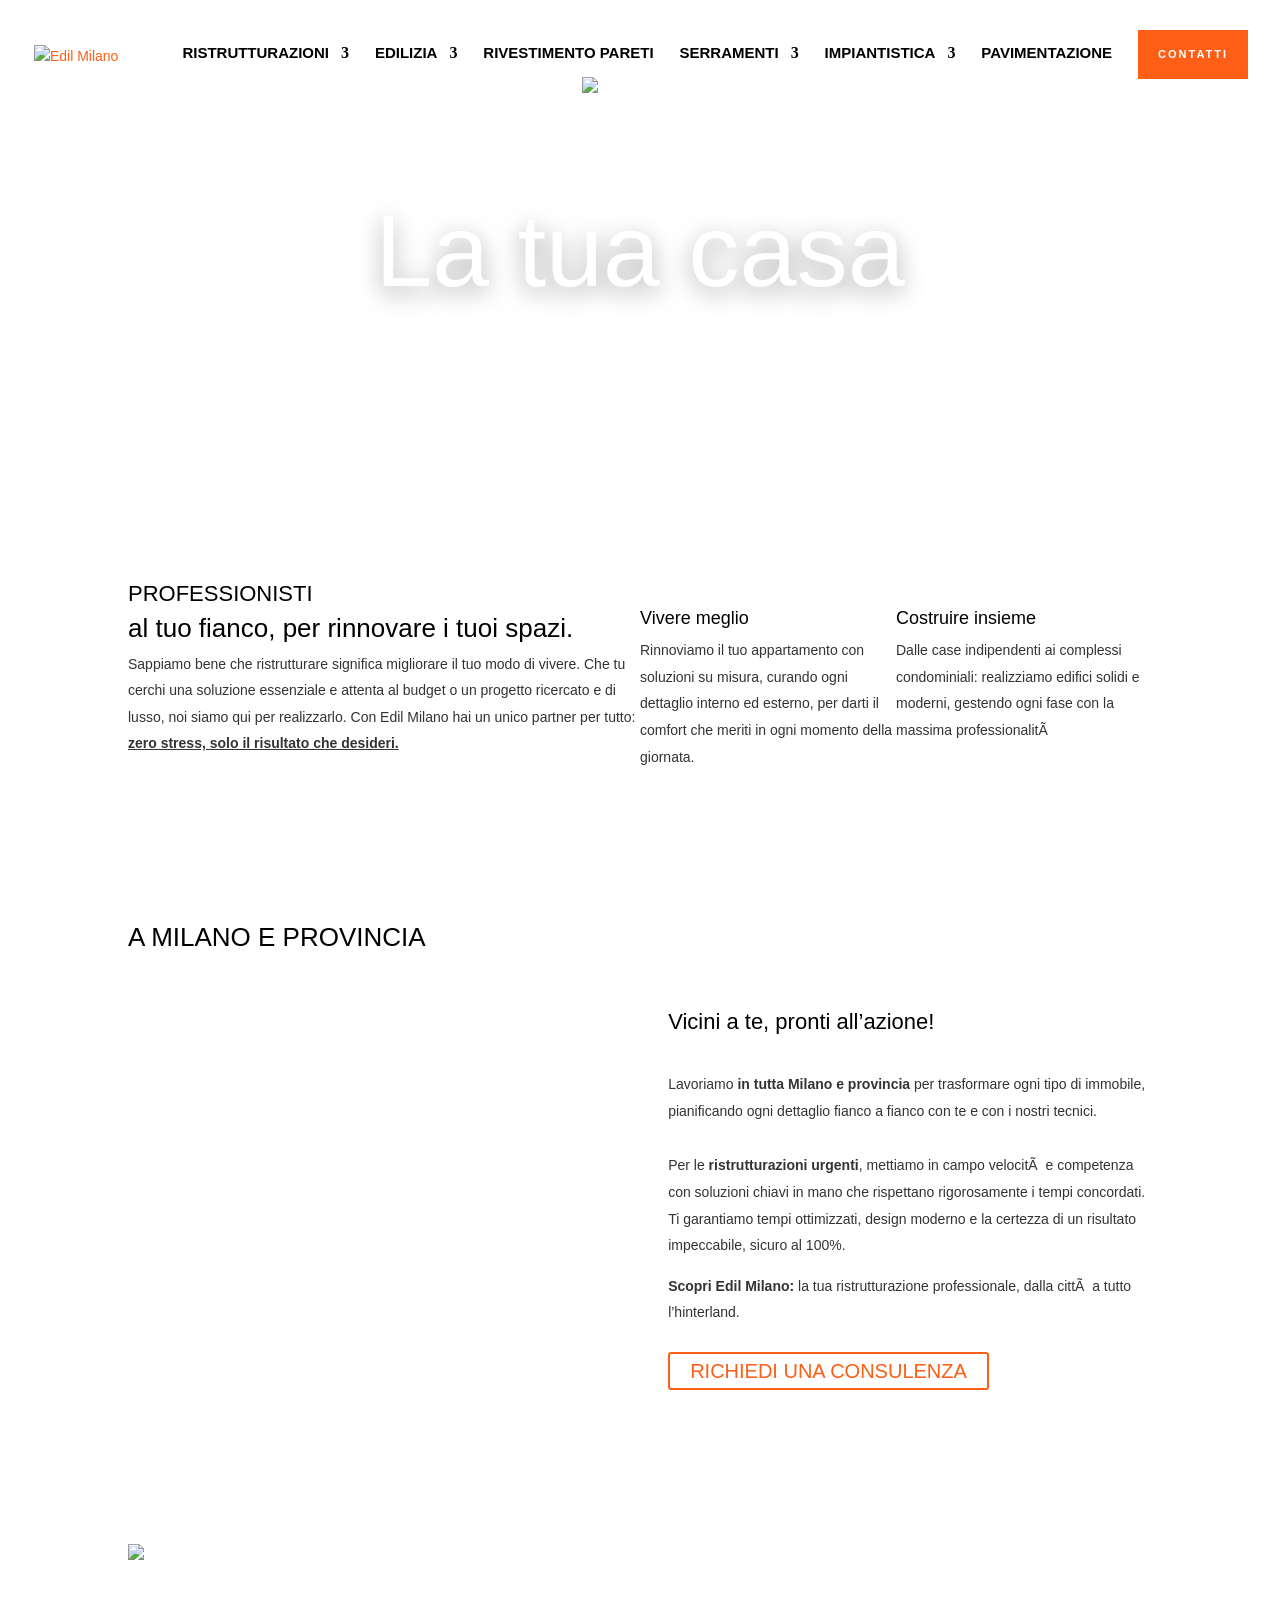
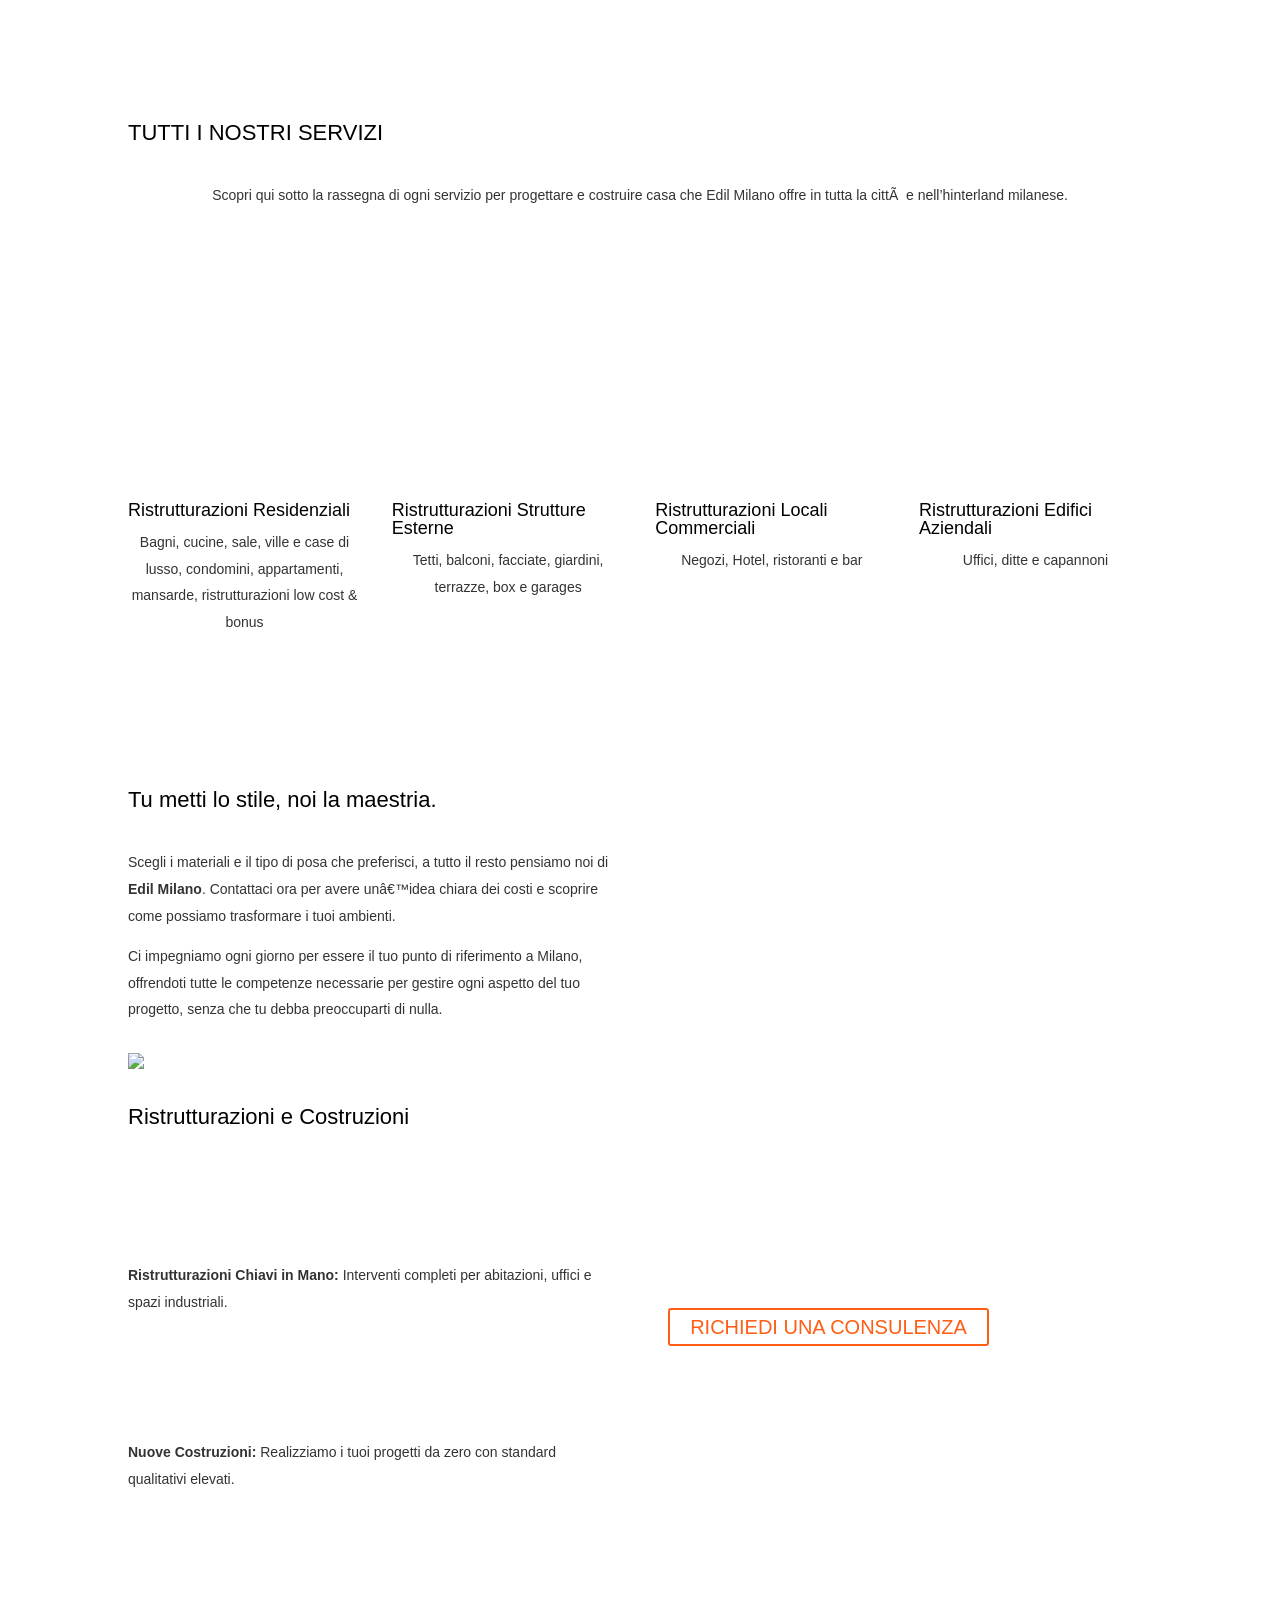
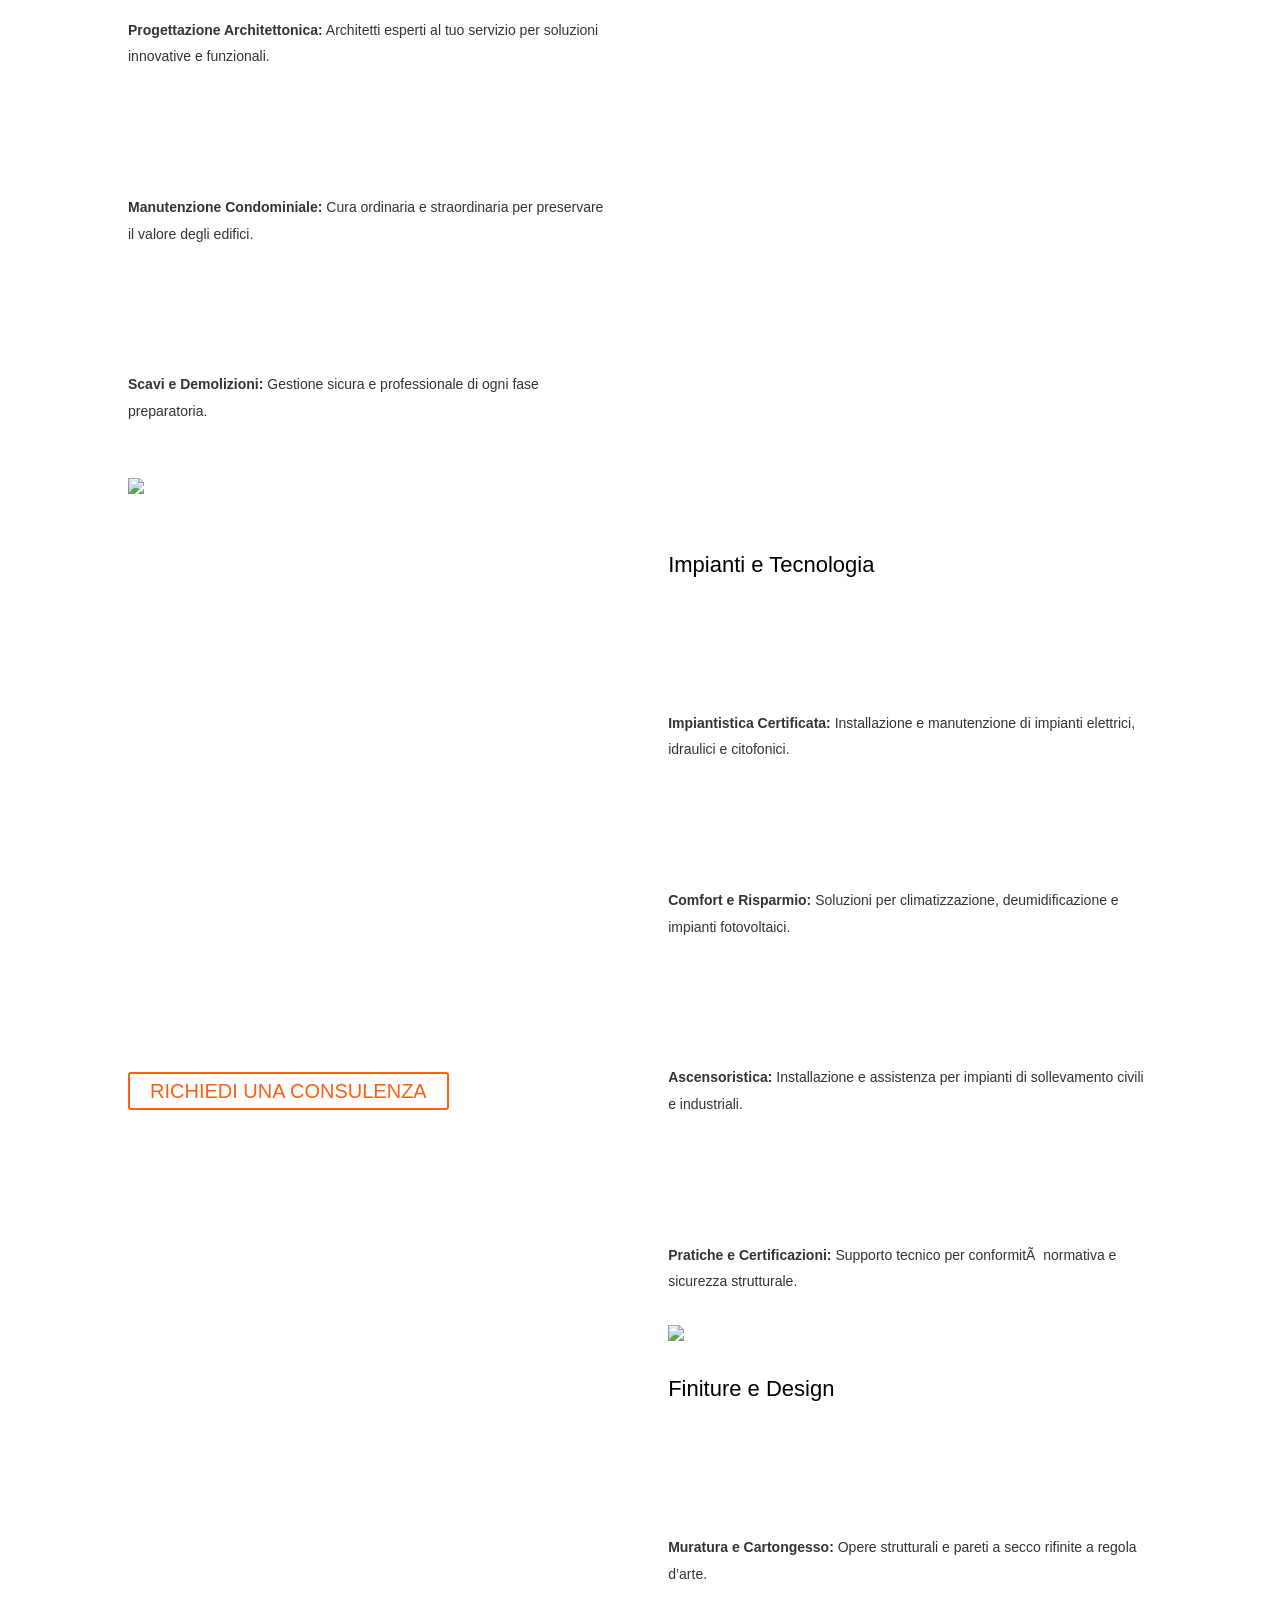
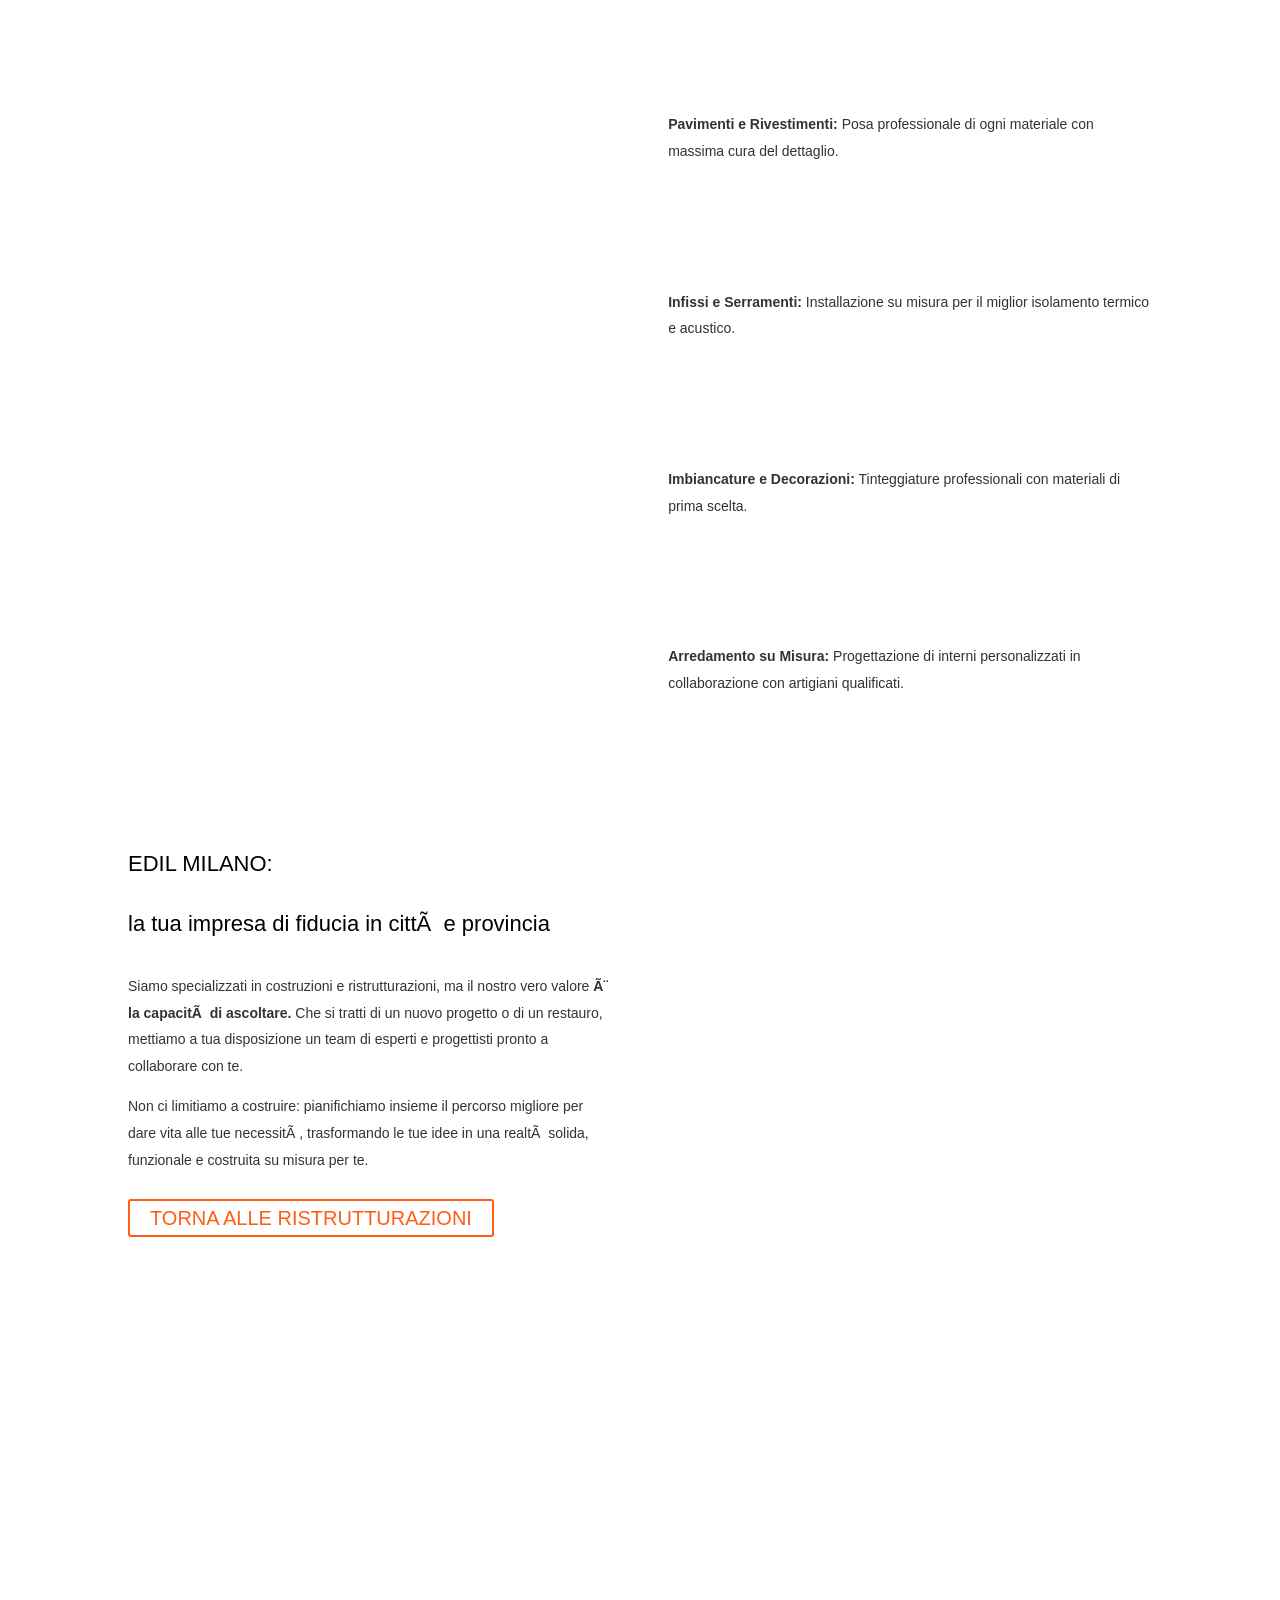
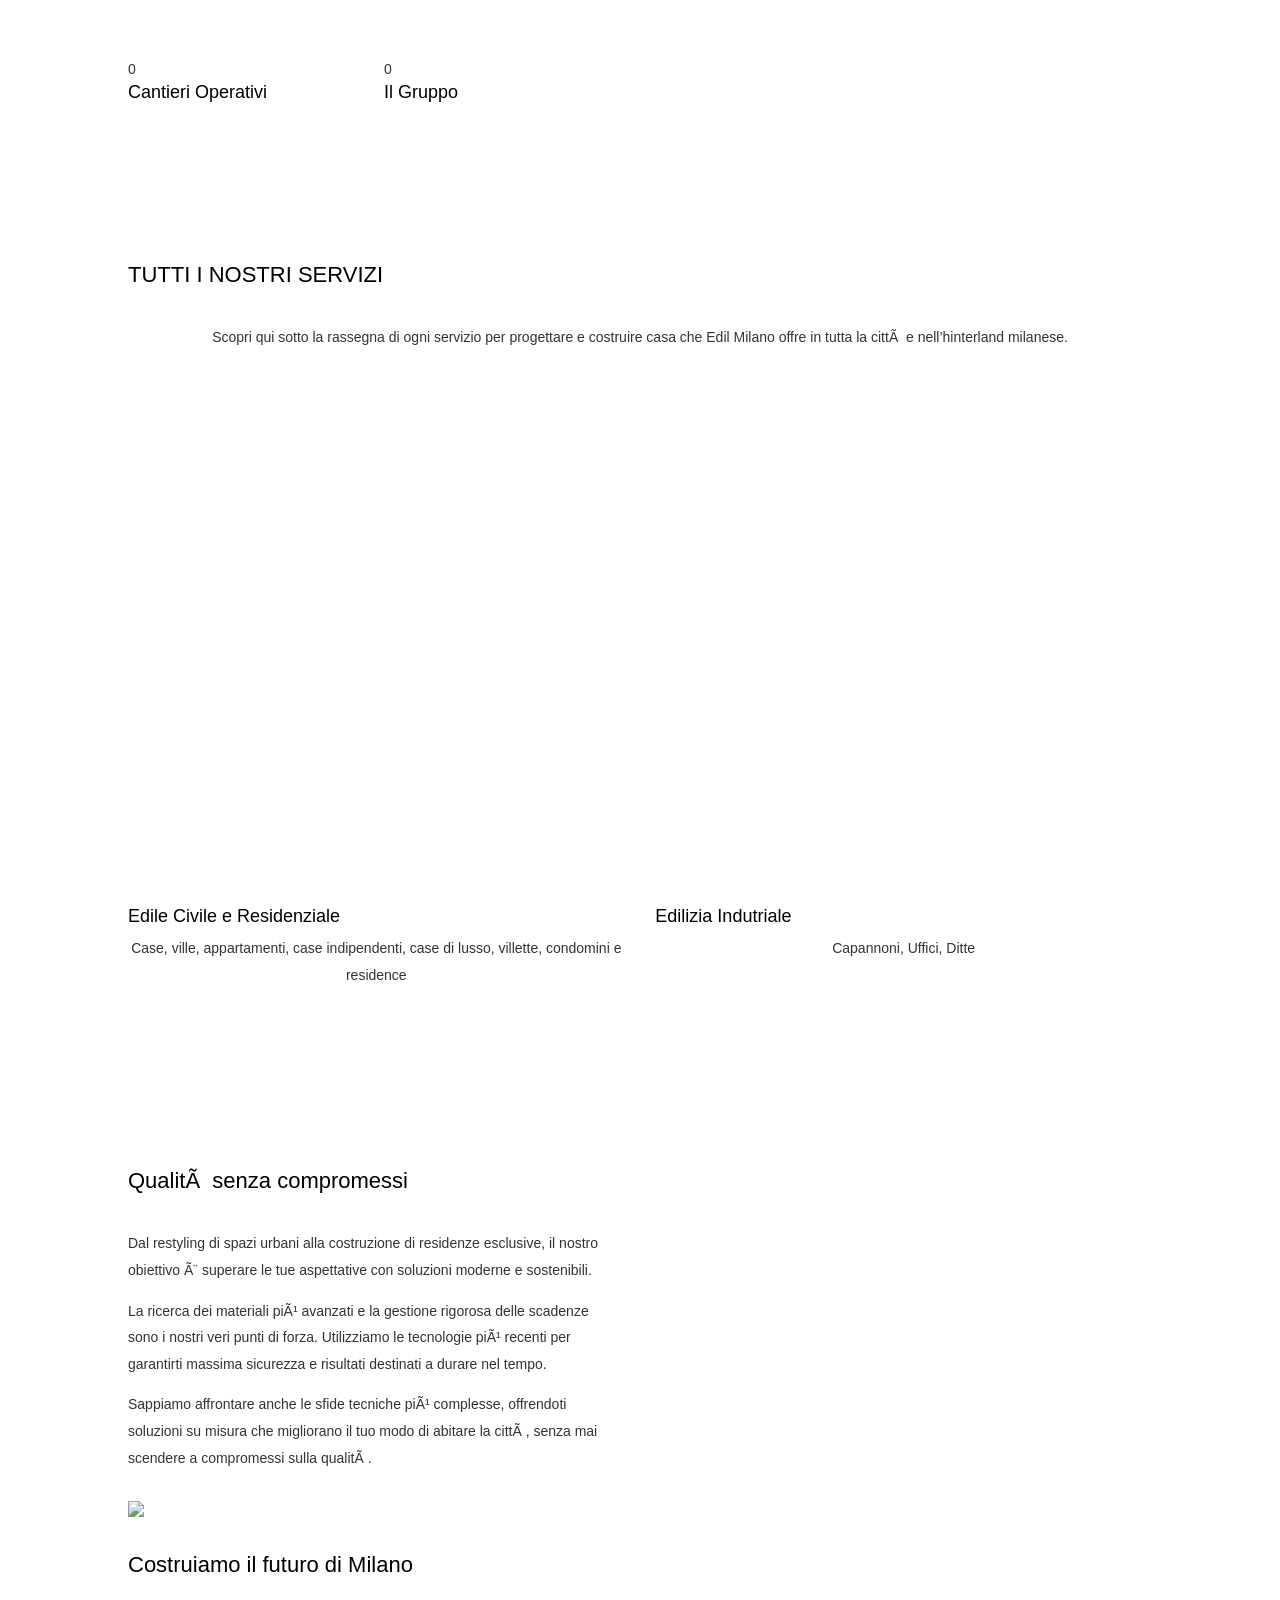
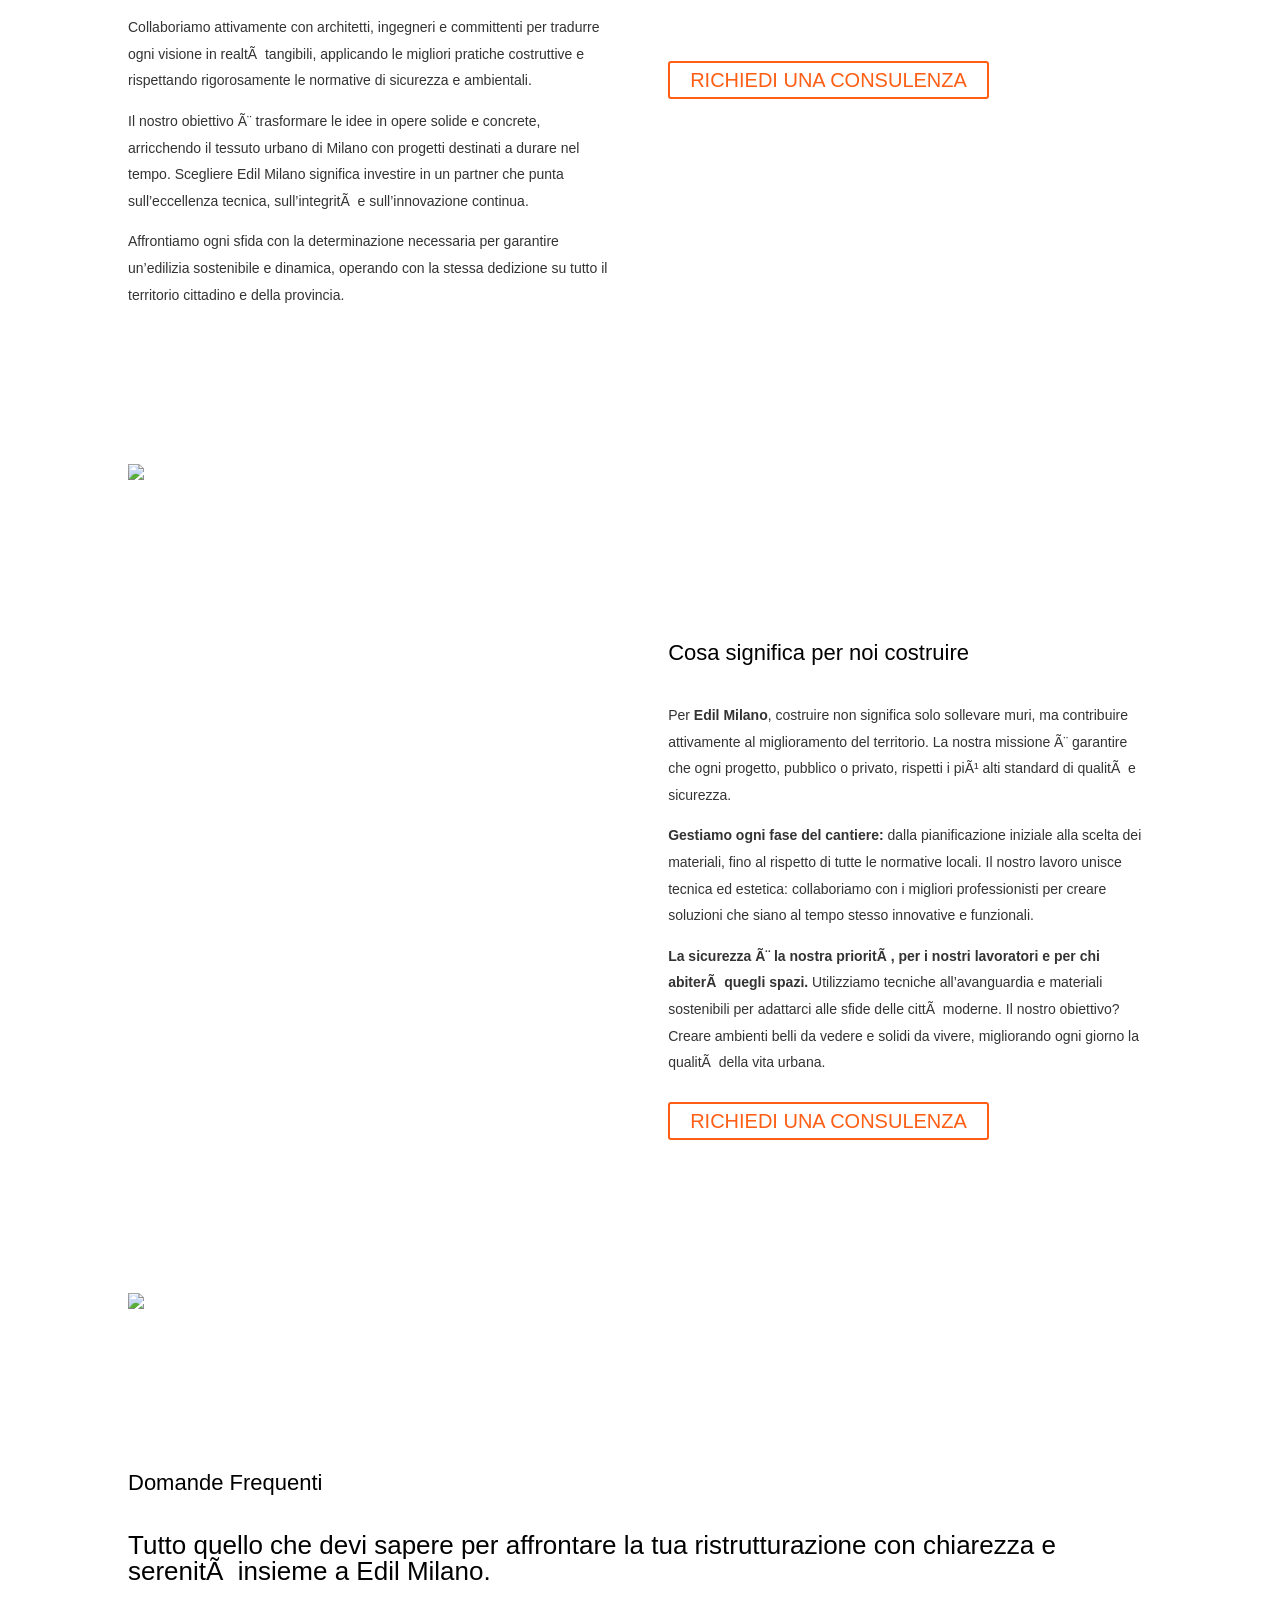
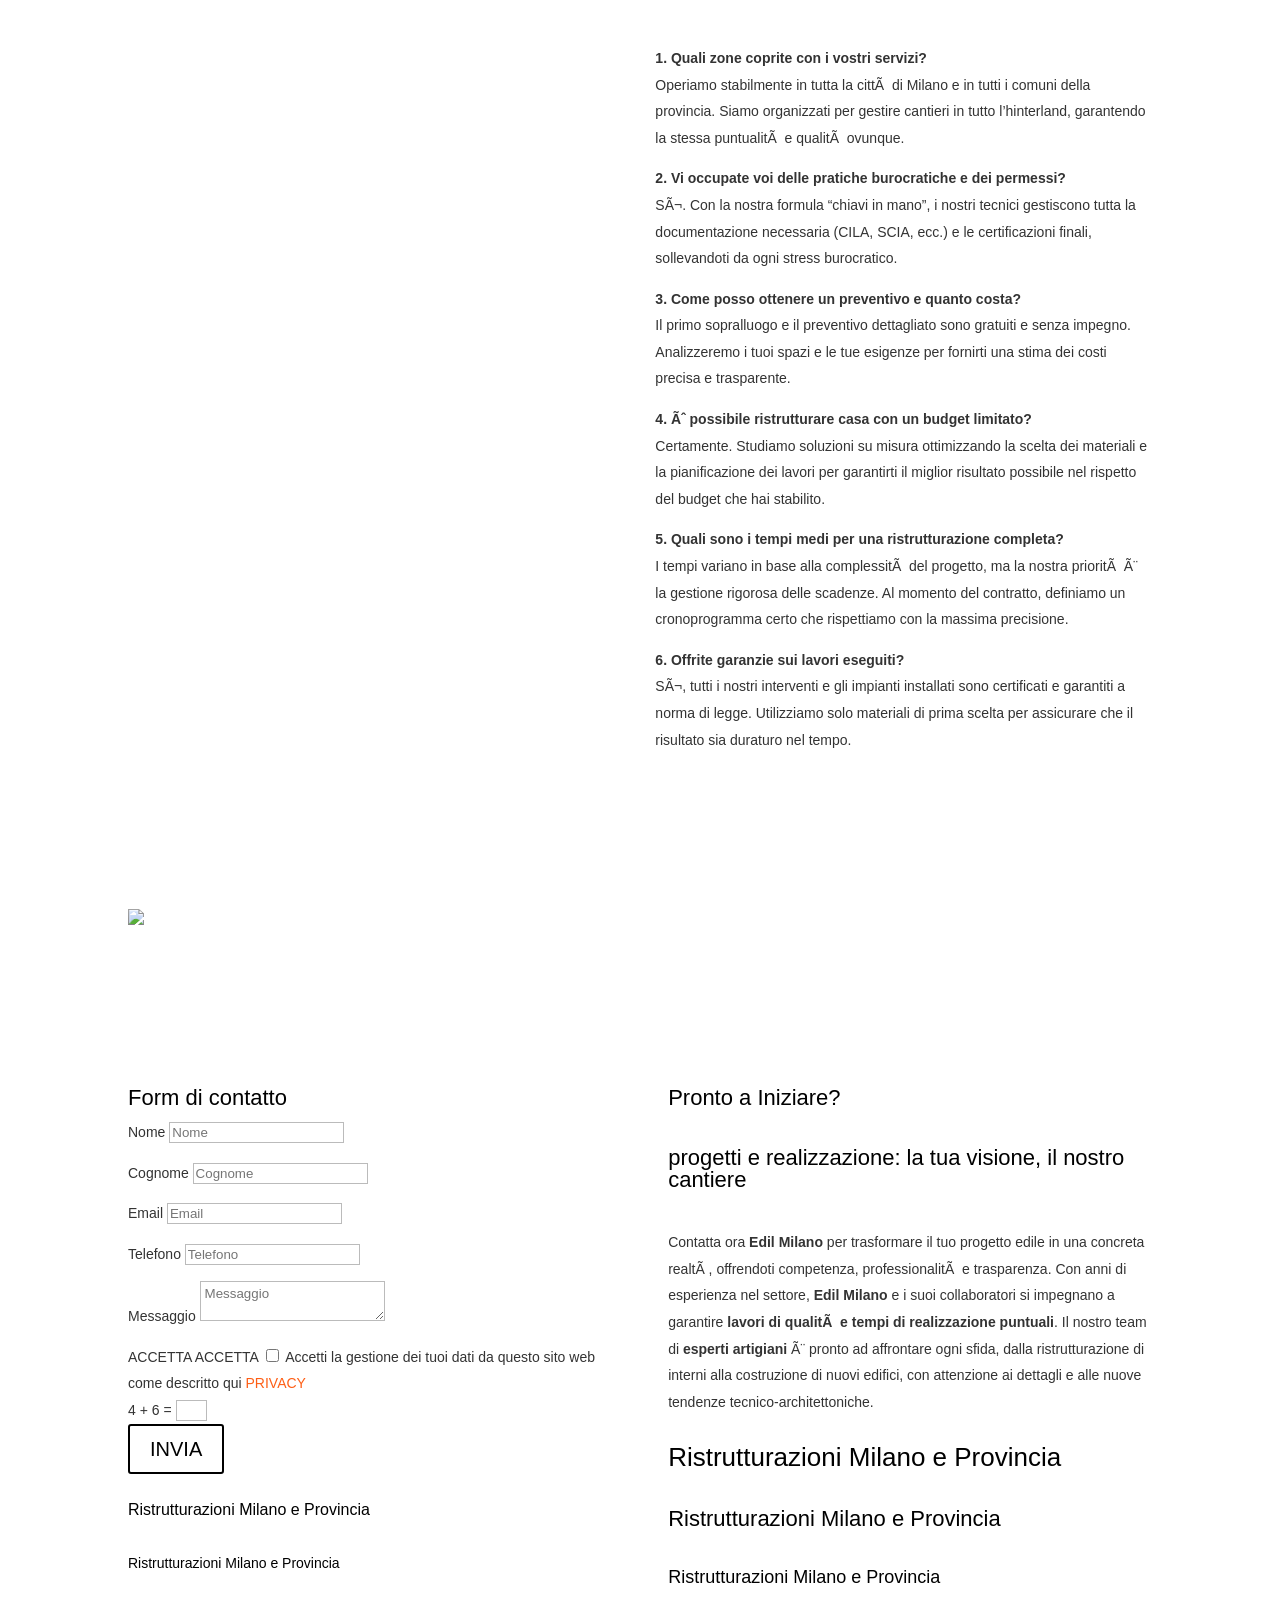
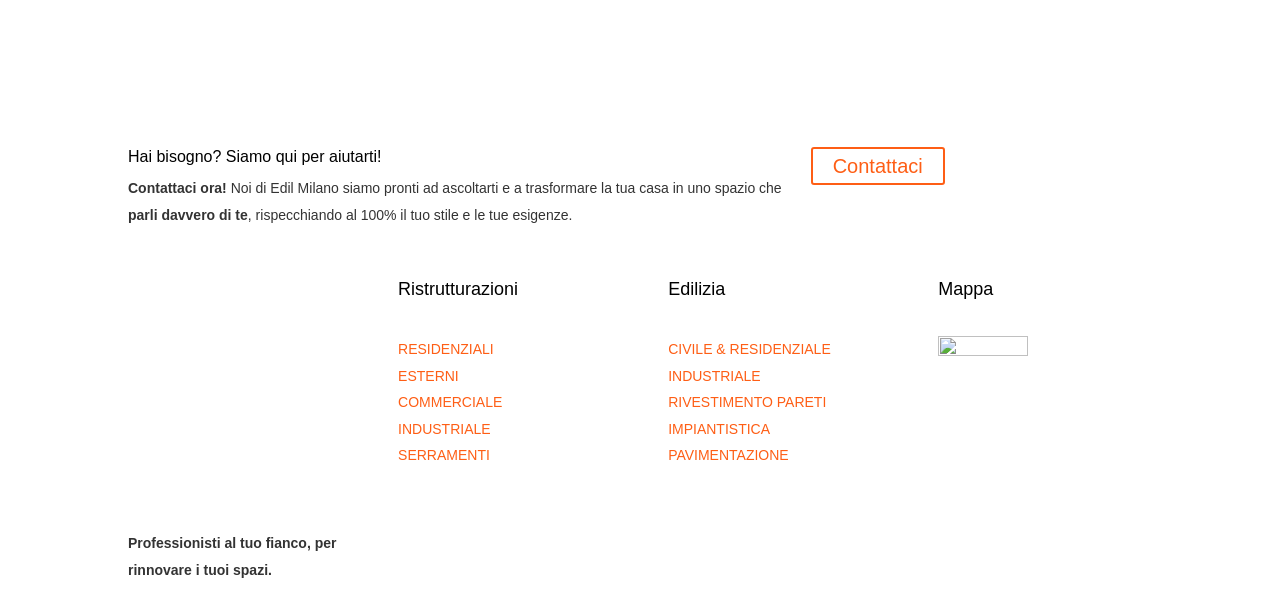
==== commit 28732e2e: "Refactor index.html, add script-head.js Remove large inline head content from index.html (cleanup of" ====
--- a/index.html
+++ b/index.html
@@ -1,159 +1,23 @@
-<!DOCTYPE html>
+﻿<!DOCTYPE html>
 <html lang="it-IT" prefix="og: https://ogp.me/ns#">
 <head>
 	<meta charset="UTF-8" />
-<style id="global-hamburger-styles-css">
-
-.mobile_nav .select_page {
-    display: none !important;
-}
-.et-db #et-boc .et-l.et-l--header .mobile_menu_bar:before,
-.et-l--header .mobile_menu_bar:before{
-    content: unset;
-}
-
-.et_header_style_centered #main-header .mobile_nav.mobile_nav,
-.et_header_style_split #main-header .mobile_nav.mobile_nav {
-    padding: 0;
-    border-radius: 0;
-    background-color: unset;
-    background: unset;
-}
-.et_header_style_centered #et_mobile_nav_menu#et_mobile_nav_menu,
-.et_header_style_split #et_mobile_nav_menu#et_mobile_nav_menu {
-    position: unset;
-}
-
-.et_header_style_centered.et_header_style_centered .mobile_menu_bar.mobile_menu_bar,
-.et_header_style_split.et_header_style_split .mobile_menu_bar.mobile_menu_bar {
-    position: relative;
-}
-
-
-.et_header_style_centered .et_mobile_menu.et_mobile_menu,
-.et_header_style_split .et_mobile_menu.et_mobile_menu {
-    top: 62px;
-}
-
-.et_header_style_left .et_mobile_menu.et_mobile_menu {
-    top: 90px;
-}
-
-.et_header_style_centered .et_menu_container .mobile_menu_bar.mobile_menu_bar,
-.et_header_style_split .et_menu_container .mobile_menu_bar.mobile_menu_bar,
-.et_header_style_split .et_menu_container #et-top-navigation .mobile_menu_bar.mobile_menu_bar {
-    top: unset;
-    left: unset;
-    right: unset;
-    bottom: unset;
-    padding: 0;
-    float:right;
-}
-
-.et_header_style_split #main-header div#et-top-navigation {
-    bottom: 0;
-}
-    
-#main-header .mobile_menu_bar:before{
-    content: unset;
-}
-
-#main-content .mobile_menu_bar:before{
-    content: unset !important;
-}
-
-
-@media all and (max-width: 1045px) {
-    .et_header_style_split #main-header,
-    .et_header_style_centered #main-header {
-        display: flex;
-        flex-direction: column;
-        align-items: center;
-    }
-    .et_header_style_split .logo_container span.logo_helper {
-        display: inline-block;
-    }
-    .et_header_style_split #main-header#main-header .container,
-    .et_header_style_centered #main-header#main-header .container {
-        height: auto;
-    }
-    .et_header_style_centered .et_menu_container .mobile_menu_bar.mobile_menu_bar,
-    .et_header_style_split .et_menu_container .mobile_menu_bar.mobile_menu_bar,
-    .et_header_style_split .et_menu_container #et-top-navigation .mobile_menu_bar.mobile_menu_bar
-    {
-        padding-bottom: 24px;
-    }
-    .et_header_style_split #main-header#main-header #et_mobile_nav_menu,
-    .et_header_style_centered #main-header#main-header #et_mobile_nav_menu
-    {
-        margin-top: 0;
-    }
-
-    .et_header_style_split #main-header#main-header  .logo_container,
-    .et_header_style_centered #main-header#main-header  .logo_container
-    {
-        position: absolute;
-        height: 100%;
-        width: 100%;
-        z-index: 0;
-    }
-    .et_header_style_split #main-header#main-header #et-top-navigation,
-    .et_header_style_centered #main-header#main-header #et-top-navigation {
-        float: right;
-        width: auto; 
-        position: unset;
-        padding-top: 24px;
-    }
-    .et_header_style_split #main-header#main-header,
-    .et_header_style_centered #main-header#main-header {
-        padding: unset;
-    }
-    .et_header_style_split #main-header#main-header 
-    .et_header_style_centered #main-header#main-header div#et-top-navigation{
-        position: absolute;
-    }
-    /*.et_header_style_fullscreen .dipi_hamburger*/
-    /* .et_header_style_slide  .dipi_hamburger */{ /*Need to remove for 'Disable Custom Mobile Menu Style' + 'Side In' of Header Style */
-        margin-bottom: 0 !important;
-    }
-
-    .et_header_style_fullscreen .et-fixed-header #et-top-navigation,
-    .et_header_style_fullscreen #et-top-navigation {
-        padding-bottom: 0 !important;
-    }
-}
-
-/* FIXME: only if style is not fullscreen oder slidein */
-@media all and (min-width: 1046px) {
-    .dipi_hamburger {
-        display: none;
-    }
-
-    .et_header_style_slide .dipi_hamburger,
-    .et_header_style_fullscreen .dipi_hamburger {
-        display: block;
-        margin-bottom: 0 !important;
-    }
-}
-</style>
+
 <meta http-equiv="X-UA-Compatible" content="IE=edge">
 	<link rel="pingback" href="https://edil-milano.it/xmlrpc.php" />
 
-	<script type="text/javascript">
-		document.documentElement.className = 'js';
-	</script>
 	
-	<link rel="preconnect" href="https://fonts.gstatic.com" crossorigin /><style id="et-builder-googlefonts-cached-inline">/* Original: https://fonts.googleapis.com/css?family=Mulish:200,300,regular,500,600,700,800,900,200italic,300italic,italic,500italic,600italic,700italic,800italic,900italic|Poppins:100,100italic,200,200italic,300,300italic,regular,italic,500,500italic,600,600italic,700,700italic,800,800italic,900,900italic|Open+Sans:300,regular,500,600,700,800,300italic,italic,500italic,600italic,700italic,800italic|Nunito:200,300,regular,500,600,700,800,900,200italic,300italic,italic,500italic,600italic,700italic,800italic,900italic|Montserrat:100,200,300,regular,500,600,700,800,900,100italic,200italic,300italic,italic,500italic,600italic,700italic,800italic,900italic|Roboto:100,100italic,300,300italic,regular,italic,500,500italic,700,700italic,900,900italic&#038;subset=latin,latin-ext&#038;display=swap *//* User Agent: Mozilla/5.0 (Unknown; Linux x86_64) AppleWebKit/538.1 (KHTML, like Gecko) Safari/538.1 Daum/4.1 */@font-face {font-family: 'Montserrat';font-style: italic;font-weight: 100;font-display: swap;src: url(https://fonts.gstatic.com/s/montserrat/v31/JTUFjIg1_i6t8kCHKm459Wx7xQYXK0vOoz6jq6R8WXZ0ow.ttf) format('truetype');}@font-face {font-family: 'Montserrat';font-style: italic;font-weight: 200;font-display: swap;src: url(https://fonts.gstatic.com/s/montserrat/v31/JTUFjIg1_i6t8kCHKm459Wx7xQYXK0vOoz6jqyR9WXZ0ow.ttf) format('truetype');}@font-face {font-family: 'Montserrat';font-style: italic;font-weight: 300;font-display: swap;src: url(https://fonts.gstatic.com/s/montserrat/v31/JTUFjIg1_i6t8kCHKm459Wx7xQYXK0vOoz6jq_p9WXZ0ow.ttf) format('truetype');}@font-face {font-family: 'Montserrat';font-style: italic;font-weight: 400;font-display: swap;src: url(https://fonts.gstatic.com/s/montserrat/v31/JTUFjIg1_i6t8kCHKm459Wx7xQYXK0vOoz6jq6R9WXZ0ow.ttf) format('truetype');}@font-face {font-family: 'Montserrat';font-style: italic;font-weight: 500;font-display: swap;src: url(https://fonts.gstatic.com/s/montserrat/v31/JTUFjIg1_i6t8kCHKm459Wx7xQYXK0vOoz6jq5Z9WXZ0ow.ttf) format('truetype');}@font-face {font-family: 'Montserrat';font-style: italic;font-weight: 600;font-display: swap;src: url(https://fonts.gstatic.com/s/montserrat/v31/JTUFjIg1_i6t8kCHKm459Wx7xQYXK0vOoz6jq3p6WXZ0ow.ttf) format('truetype');}@font-face {font-family: 'Montserrat';font-style: italic;font-weight: 700;font-display: swap;src: url(https://fonts.gstatic.com/s/montserrat/v31/JTUFjIg1_i6t8kCHKm459Wx7xQYXK0vOoz6jq0N6WXZ0ow.ttf) format('truetype');}@font-face {font-family: 'Montserrat';font-style: italic;font-weight: 800;font-display: swap;src: url(https://fonts.gstatic.com/s/montserrat/v31/JTUFjIg1_i6t8kCHKm459Wx7xQYXK0vOoz6jqyR6WXZ0ow.ttf) format('truetype');}@font-face {font-family: 'Montserrat';font-style: italic;font-weight: 900;font-display: swap;src: url(https://fonts.gstatic.com/s/montserrat/v31/JTUFjIg1_i6t8kCHKm459Wx7xQYXK0vOoz6jqw16WXZ0ow.ttf) format('truetype');}@font-face {font-family: 'Montserrat';font-style: normal;font-weight: 100;font-display: swap;src: url(https://fonts.gstatic.com/s/montserrat/v31/JTUHjIg1_i6t8kCHKm4532VJOt5-QNFgpCtr6Xw3aX8.ttf) format('truetype');}@font-face {font-family: 'Montserrat';font-style: normal;font-weight: 200;font-display: swap;src: url(https://fonts.gstatic.com/s/montserrat/v31/JTUHjIg1_i6t8kCHKm4532VJOt5-QNFgpCvr6Hw3aX8.ttf) format('truetype');}@font-face {font-family: 'Montserrat';font-style: normal;font-weight: 300;font-display: swap;src: url(https://fonts.gstatic.com/s/montserrat/v31/JTUHjIg1_i6t8kCHKm4532VJOt5-QNFgpCs16Hw3aX8.ttf) format('truetype');}@font-face {font-family: 'Montserrat';font-style: normal;font-weight: 400;font-display: swap;src: url(https://fonts.gstatic.com/s/montserrat/v31/JTUHjIg1_i6t8kCHKm4532VJOt5-QNFgpCtr6Hw3aX8.ttf) format('truetype');}@font-face {font-family: 'Montserrat';font-style: normal;font-weight: 500;font-display: swap;src: url(https://fonts.gstatic.com/s/montserrat/v31/JTUHjIg1_i6t8kCHKm4532VJOt5-QNFgpCtZ6Hw3aX8.ttf) format('truetype');}@font-face {font-family: 'Montserrat';font-style: normal;font-weight: 600;font-display: swap;src: url(https://fonts.gstatic.com/s/montserrat/v31/JTUHjIg1_i6t8kCHKm4532VJOt5-QNFgpCu173w3aX8.ttf) format('truetype');}@font-face {font-family: 'Montserrat';font-style: normal;font-weight: 700;font-display: swap;src: url(https://fonts.gstatic.com/s/montserrat/v31/JTUHjIg1_i6t8kCHKm4532VJOt5-QNFgpCuM73w3aX8.ttf) format('truetype');}@font-face {font-family: 'Montserrat';font-style: normal;font-weight: 800;font-display: swap;src: url(https://fonts.gstatic.com/s/montserrat/v31/JTUHjIg1_i6t8kCHKm4532VJOt5-QNFgpCvr73w3aX8.ttf) format('truetype');}@font-face {font-family: 'Montserrat';font-style: normal;font-weight: 900;font-display: swap;src: url(https://fonts.gstatic.com/s/montserrat/v31/JTUHjIg1_i6t8kCHKm4532VJOt5-QNFgpCvC73w3aX8.ttf) format('truetype');}@font-face {font-family: 'Mulish';font-style: italic;font-weight: 200;font-display: swap;src: url(https://fonts.gstatic.com/s/mulish/v18/1Ptwg83HX_SGhgqk2hAjQlW_mEuZ0FsSqeOfF5Q_.ttf) format('truetype');}@font-face {font-family: 'Mulish';font-style: italic;font-weight: 300;font-display: swap;src: url(https://fonts.gstatic.com/s/mulish/v18/1Ptwg83HX_SGhgqk2hAjQlW_mEuZ0FsSd-OfF5Q_.ttf) format('truetype');}@font-face {font-family: 'Mulish';font-style: italic;font-weight: 400;font-display: swap;src: url(https://fonts.gstatic.com/s/mulish/v18/1Ptwg83HX_SGhgqk2hAjQlW_mEuZ0FsSKeOfF5Q_.ttf) format('truetype');}@font-face {font-family: 'Mulish';font-style: italic;font-weight: 500;font-display: swap;src: url(https://fonts.gstatic.com/s/mulish/v18/1Ptwg83HX_SGhgqk2hAjQlW_mEuZ0FsSG-OfF5Q_.ttf) format('truetype');}@font-face {font-family: 'Mulish';font-style: italic;font-weight: 600;font-display: swap;src: url(https://fonts.gstatic.com/s/mulish/v18/1Ptwg83HX_SGhgqk2hAjQlW_mEuZ0FsS9-SfF5Q_.ttf) format('truetype');}@font-face {font-family: 'Mulish';font-style: italic;font-weight: 700;font-display: swap;src: url(https://fonts.gstatic.com/s/mulish/v18/1Ptwg83HX_SGhgqk2hAjQlW_mEuZ0FsSzuSfF5Q_.ttf) format('truetype');}@font-face {font-family: 'Mulish';font-style: italic;font-weight: 800;font-display: swap;src: url(https://fonts.gstatic.com/s/mulish/v18/1Ptwg83HX_SGhgqk2hAjQlW_mEuZ0FsSqeSfF5Q_.ttf) format('truetype');}@font-face {font-family: 'Mulish';font-style: italic;font-weight: 900;font-display: swap;src: url(https://fonts.gstatic.com/s/mulish/v18/1Ptwg83HX_SGhgqk2hAjQlW_mEuZ0FsSgOSfF5Q_.ttf) format('truetype');}@font-face {font-family: 'Mulish';font-style: normal;font-weight: 200;font-display: swap;src: url(https://fonts.gstatic.com/s/mulish/v18/1Ptyg83HX_SGhgqO0yLcmjzUAuWexRNR8amvHg.ttf) format('truetype');}@font-face {font-family: 'Mulish';font-style: normal;font-weight: 300;font-display: swap;src: url(https://fonts.gstatic.com/s/mulish/v18/1Ptyg83HX_SGhgqO0yLcmjzUAuWexc1R8amvHg.ttf) format('truetype');}@font-face {font-family: 'Mulish';font-style: normal;font-weight: 400;font-display: swap;src: url(https://fonts.gstatic.com/s/mulish/v18/1Ptyg83HX_SGhgqO0yLcmjzUAuWexZNR8amvHg.ttf) format('truetype');}@font-face {font-family: 'Mulish';font-style: normal;font-weight: 500;font-display: swap;src: url(https://fonts.gstatic.com/s/mulish/v18/1Ptyg83HX_SGhgqO0yLcmjzUAuWexaFR8amvHg.ttf) format('truetype');}@font-face {font-family: 'Mulish';font-style: normal;font-weight: 600;font-display: swap;src: url(https://fonts.gstatic.com/s/mulish/v18/1Ptyg83HX_SGhgqO0yLcmjzUAuWexU1W8amvHg.ttf) format('truetype');}@font-face {font-family: 'Mulish';font-style: normal;font-weight: 700;font-display: swap;src: url(https://fonts.gstatic.com/s/mulish/v18/1Ptyg83HX_SGhgqO0yLcmjzUAuWexXRW8amvHg.ttf) format('truetype');}@font-face {font-family: 'Mulish';font-style: normal;font-weight: 800;font-display: swap;src: url(https://fonts.gstatic.com/s/mulish/v18/1Ptyg83HX_SGhgqO0yLcmjzUAuWexRNW8amvHg.ttf) format('truetype');}@font-face {font-family: 'Mulish';font-style: normal;font-weight: 900;font-display: swap;src: url(https://fonts.gstatic.com/s/mulish/v18/1Ptyg83HX_SGhgqO0yLcmjzUAuWexTpW8amvHg.ttf) format('truetype');}@font-face {font-family: 'Nunito';font-style: italic;font-weight: 200;font-display: swap;src: url(https://fonts.gstatic.com/s/nunito/v32/XRXK3I6Li01BKofIMPyPbj8d7IEAGXNiLXAHg6bf.ttf) format('truetype');}@font-face {font-family: 'Nunito';font-style: italic;font-weight: 300;font-display: swap;src: url(https://fonts.gstatic.com/s/nunito/v32/XRXK3I6Li01BKofIMPyPbj8d7IEAGXNi83AHg6bf.ttf) format('truetype');}@font-face {font-family: 'Nunito';font-style: italic;font-weight: 400;font-display: swap;src: url(https://fonts.gstatic.com/s/nunito/v32/XRXK3I6Li01BKofIMPyPbj8d7IEAGXNirXAHg6bf.ttf) format('truetype');}@font-face {font-family: 'Nunito';font-style: italic;font-weight: 500;font-display: swap;src: url(https://fonts.gstatic.com/s/nunito/v32/XRXK3I6Li01BKofIMPyPbj8d7IEAGXNin3AHg6bf.ttf) format('truetype');}@font-face {font-family: 'Nunito';font-style: italic;font-weight: 600;font-display: swap;src: url(https://fonts.gstatic.com/s/nunito/v32/XRXK3I6Li01BKofIMPyPbj8d7IEAGXNic3cHg6bf.ttf) format('truetype');}@font-face {font-family: 'Nunito';font-style: italic;font-weight: 700;font-display: swap;src: url(https://fonts.gstatic.com/s/nunito/v32/XRXK3I6Li01BKofIMPyPbj8d7IEAGXNiSncHg6bf.ttf) format('truetype');}@font-face {font-family: 'Nunito';font-style: italic;font-weight: 800;font-display: swap;src: url(https://fonts.gstatic.com/s/nunito/v32/XRXK3I6Li01BKofIMPyPbj8d7IEAGXNiLXcHg6bf.ttf) format('truetype');}@font-face {font-family: 'Nunito';font-style: italic;font-weight: 900;font-display: swap;src: url(https://fonts.gstatic.com/s/nunito/v32/XRXK3I6Li01BKofIMPyPbj8d7IEAGXNiBHcHg6bf.ttf) format('truetype');}@font-face {font-family: 'Nunito';font-style: normal;font-weight: 200;font-display: swap;src: url(https://fonts.gstatic.com/s/nunito/v32/XRXI3I6Li01BKofiOc5wtlZ2di8HDDshdTo3ig.ttf) format('truetype');}@font-face {font-family: 'Nunito';font-style: normal;font-weight: 300;font-display: swap;src: url(https://fonts.gstatic.com/s/nunito/v32/XRXI3I6Li01BKofiOc5wtlZ2di8HDOUhdTo3ig.ttf) format('truetype');}@font-face {font-family: 'Nunito';font-style: normal;font-weight: 400;font-display: swap;src: url(https://fonts.gstatic.com/s/nunito/v32/XRXI3I6Li01BKofiOc5wtlZ2di8HDLshdTo3ig.ttf) format('truetype');}@font-face {font-family: 'Nunito';font-style: normal;font-weight: 500;font-display: swap;src: url(https://fonts.gstatic.com/s/nunito/v32/XRXI3I6Li01BKofiOc5wtlZ2di8HDIkhdTo3ig.ttf) format('truetype');}@font-face {font-family: 'Nunito';font-style: normal;font-weight: 600;font-display: swap;src: url(https://fonts.gstatic.com/s/nunito/v32/XRXI3I6Li01BKofiOc5wtlZ2di8HDGUmdTo3ig.ttf) format('truetype');}@font-face {font-family: 'Nunito';font-style: normal;font-weight: 700;font-display: swap;src: url(https://fonts.gstatic.com/s/nunito/v32/XRXI3I6Li01BKofiOc5wtlZ2di8HDFwmdTo3ig.ttf) format('truetype');}@font-face {font-family: 'Nunito';font-style: normal;font-weight: 800;font-display: swap;src: url(https://fonts.gstatic.com/s/nunito/v32/XRXI3I6Li01BKofiOc5wtlZ2di8HDDsmdTo3ig.ttf) format('truetype');}@font-face {font-family: 'Nunito';font-style: normal;font-weight: 900;font-display: swap;src: url(https://fonts.gstatic.com/s/nunito/v32/XRXI3I6Li01BKofiOc5wtlZ2di8HDBImdTo3ig.ttf) format('truetype');}@font-face {font-family: 'Open Sans';font-style: italic;font-weight: 300;font-stretch: normal;font-display: swap;src: url(https://fonts.gstatic.com/s/opensans/v44/memQYaGs126MiZpBA-UFUIcVXSCEkx2cmqvXlWq8tWZ0Pw86hd0Rk5hkWV4exQ.ttf) format('truetype');}@font-face {font-family: 'Open Sans';font-style: italic;font-weight: 400;font-stretch: normal;font-display: swap;src: url(https://fonts.gstatic.com/s/opensans/v44/memQYaGs126MiZpBA-UFUIcVXSCEkx2cmqvXlWq8tWZ0Pw86hd0Rk8ZkWV4exQ.ttf) format('truetype');}@font-face {font-family: 'Open Sans';font-style: italic;font-weight: 500;font-stretch: normal;font-display: swap;src: url(https://fonts.gstatic.com/s/opensans/v44/memQYaGs126MiZpBA-UFUIcVXSCEkx2cmqvXlWq8tWZ0Pw86hd0Rk_RkWV4exQ.ttf) format('truetype');}@font-face {font-family: 'Open Sans';font-style: italic;font-weight: 600;font-stretch: normal;font-display: swap;src: url(https://fonts.gstatic.com/s/opensans/v44/memQYaGs126MiZpBA-UFUIcVXSCEkx2cmqvXlWq8tWZ0Pw86hd0RkxhjWV4exQ.ttf) format('truetype');}@font-face {font-family: 'Open Sans';font-style: italic;font-weight: 700;font-stretch: normal;font-display: swap;src: url(https://fonts.gstatic.com/s/opensans/v44/memQYaGs126MiZpBA-UFUIcVXSCEkx2cmqvXlWq8tWZ0Pw86hd0RkyFjWV4exQ.ttf) format('truetype');}@font-face {font-family: 'Open Sans';font-style: italic;font-weight: 800;font-stretch: normal;font-display: swap;src: url(https://fonts.gstatic.com/s/opensans/v44/memQYaGs126MiZpBA-UFUIcVXSCEkx2cmqvXlWq8tWZ0Pw86hd0Rk0ZjWV4exQ.ttf) format('truetype');}@font-face {font-family: 'Open Sans';font-style: normal;font-weight: 300;font-stretch: normal;font-display: swap;src: url(https://fonts.gstatic.com/s/opensans/v44/memSYaGs126MiZpBA-UvWbX2vVnXBbObj2OVZyOOSr4dVJWUgsiH0B4uaVc.ttf) format('truetype');}@font-face {font-family: 'Open Sans';font-style: normal;font-weight: 400;font-stretch: normal;font-display: swap;src: url(https://fonts.gstatic.com/s/opensans/v44/memSYaGs126MiZpBA-UvWbX2vVnXBbObj2OVZyOOSr4dVJWUgsjZ0B4uaVc.ttf) format('truetype');}@font-face {font-family: 'Open Sans';font-style: normal;font-weight: 500;font-stretch: normal;font-display: swap;src: url(https://fonts.gstatic.com/s/opensans/v44/memSYaGs126MiZpBA-UvWbX2vVnXBbObj2OVZyOOSr4dVJWUgsjr0B4uaVc.ttf) format('truetype');}@font-face {font-family: 'Open Sans';font-style: normal;font-weight: 600;font-stretch: normal;font-display: swap;src: url(https://fonts.gstatic.com/s/opensans/v44/memSYaGs126MiZpBA-UvWbX2vVnXBbObj2OVZyOOSr4dVJWUgsgH1x4uaVc.ttf) format('truetype');}@font-face {font-family: 'Open Sans';font-style: normal;font-weight: 700;font-stretch: normal;font-display: swap;src: url(https://fonts.gstatic.com/s/opensans/v44/memSYaGs126MiZpBA-UvWbX2vVnXBbObj2OVZyOOSr4dVJWUgsg-1x4uaVc.ttf) format('truetype');}@font-face {font-family: 'Open Sans';font-style: normal;font-weight: 800;font-stretch: normal;font-display: swap;src: url(https://fonts.gstatic.com/s/opensans/v44/memSYaGs126MiZpBA-UvWbX2vVnXBbObj2OVZyOOSr4dVJWUgshZ1x4uaVc.ttf) format('truetype');}@font-face {font-family: 'Poppins';font-style: italic;font-weight: 100;font-display: swap;src: url(https://fonts.gstatic.com/s/poppins/v24/pxiAyp8kv8JHgFVrJJLmE0tMMPc.ttf) format('truetype');}@font-face {font-family: 'Poppins';font-style: italic;font-weight: 200;font-display: swap;src: url(https://fonts.gstatic.com/s/poppins/v24/pxiDyp8kv8JHgFVrJJLmv1pVGdeL.ttf) format('truetype');}@font-face {font-family: 'Poppins';font-style: italic;font-weight: 300;font-display: swap;src: url(https://fonts.gstatic.com/s/poppins/v24/pxiDyp8kv8JHgFVrJJLm21lVGdeL.ttf) format('truetype');}@font-face {font-family: 'Poppins';font-style: italic;font-weight: 400;font-display: swap;src: url(https://fonts.gstatic.com/s/poppins/v24/pxiGyp8kv8JHgFVrJJLufntF.ttf) format('truetype');}@font-face {font-family: 'Poppins';font-style: italic;font-weight: 500;font-display: swap;src: url(https://fonts.gstatic.com/s/poppins/v24/pxiDyp8kv8JHgFVrJJLmg1hVGdeL.ttf) format('truetype');}@font-face {font-family: 'Poppins';font-style: italic;font-weight: 600;font-display: swap;src: url(https://fonts.gstatic.com/s/poppins/v24/pxiDyp8kv8JHgFVrJJLmr19VGdeL.ttf) format('truetype');}@font-face {font-family: 'Poppins';font-style: italic;font-weight: 700;font-display: swap;src: url(https://fonts.gstatic.com/s/poppins/v24/pxiDyp8kv8JHgFVrJJLmy15VGdeL.ttf) format('truetype');}@font-face {font-family: 'Poppins';font-style: italic;font-weight: 800;font-display: swap;src: url(https://fonts.gstatic.com/s/poppins/v24/pxiDyp8kv8JHgFVrJJLm111VGdeL.ttf) format('truetype');}@font-face {font-family: 'Poppins';font-style: italic;font-weight: 900;font-display: swap;src: url(https://fonts.gstatic.com/s/poppins/v24/pxiDyp8kv8JHgFVrJJLm81xVGdeL.ttf) format('truetype');}@font-face {font-family: 'Poppins';font-style: normal;font-weight: 100;font-display: swap;src: url(https://fonts.gstatic.com/s/poppins/v24/pxiGyp8kv8JHgFVrLPTufntF.ttf) format('truetype');}@font-face {font-family: 'Poppins';font-style: normal;font-weight: 200;font-display: swap;src: url(https://fonts.gstatic.com/s/poppins/v24/pxiByp8kv8JHgFVrLFj_Z1JlEA.ttf) format('truetype');}@font-face {font-family: 'Poppins';font-style: normal;font-weight: 300;font-display: swap;src: url(https://fonts.gstatic.com/s/poppins/v24/pxiByp8kv8JHgFVrLDz8Z1JlEA.ttf) format('truetype');}@font-face {font-family: 'Poppins';font-style: normal;font-weight: 400;font-display: swap;src: url(https://fonts.gstatic.com/s/poppins/v24/pxiEyp8kv8JHgFVrJJnedw.ttf) format('truetype');}@font-face {font-family: 'Poppins';font-style: normal;font-weight: 500;font-display: swap;src: url(https://fonts.gstatic.com/s/poppins/v24/pxiByp8kv8JHgFVrLGT9Z1JlEA.ttf) format('truetype');}@font-face {font-family: 'Poppins';font-style: normal;font-weight: 600;font-display: swap;src: url(https://fonts.gstatic.com/s/poppins/v24/pxiByp8kv8JHgFVrLEj6Z1JlEA.ttf) format('truetype');}@font-face {font-family: 'Poppins';font-style: normal;font-weight: 700;font-display: swap;src: url(https://fonts.gstatic.com/s/poppins/v24/pxiByp8kv8JHgFVrLCz7Z1JlEA.ttf) format('truetype');}@font-face {font-family: 'Poppins';font-style: normal;font-weight: 800;font-display: swap;src: url(https://fonts.gstatic.com/s/poppins/v24/pxiByp8kv8JHgFVrLDD4Z1JlEA.ttf) format('truetype');}@font-face {font-family: 'Poppins';font-style: normal;font-weight: 900;font-display: swap;src: url(https://fonts.gstatic.com/s/poppins/v24/pxiByp8kv8JHgFVrLBT5Z1JlEA.ttf) format('truetype');}@font-face {font-family: 'Roboto';font-style: italic;font-weight: 100;font-stretch: normal;font-display: swap;src: url(https://fonts.gstatic.com/s/roboto/v51/KFOKCnqEu92Fr1Mu53ZEC9_Vu3r1gIhOszmOClHrs6ljXfMMLoHRuAb-lg.ttf) format('truetype');}@font-face {font-family: 'Roboto';font-style: italic;font-weight: 300;font-stretch: normal;font-display: swap;src: url(https://fonts.gstatic.com/s/roboto/v51/KFOKCnqEu92Fr1Mu53ZEC9_Vu3r1gIhOszmOClHrs6ljXfMMLt_QuAb-lg.ttf) format('truetype');}@font-face {font-family: 'Roboto';font-style: italic;font-weight: 400;font-stretch: normal;font-display: swap;src: url(https://fonts.gstatic.com/s/roboto/v51/KFOKCnqEu92Fr1Mu53ZEC9_Vu3r1gIhOszmOClHrs6ljXfMMLoHQuAb-lg.ttf) format('truetype');}@font-face {font-family: 'Roboto';font-style: italic;font-weight: 500;font-stretch: normal;font-display: swap;src: url(https://fonts.gstatic.com/s/roboto/v51/KFOKCnqEu92Fr1Mu53ZEC9_Vu3r1gIhOszmOClHrs6ljXfMMLrPQuAb-lg.ttf) format('truetype');}@font-face {font-family: 'Roboto';font-style: italic;font-weight: 700;font-stretch: normal;font-display: swap;src: url(https://fonts.gstatic.com/s/roboto/v51/KFOKCnqEu92Fr1Mu53ZEC9_Vu3r1gIhOszmOClHrs6ljXfMMLmbXuAb-lg.ttf) format('truetype');}@font-face {font-family: 'Roboto';font-style: italic;font-weight: 900;font-stretch: normal;font-display: swap;src: url(https://fonts.gstatic.com/s/roboto/v51/KFOKCnqEu92Fr1Mu53ZEC9_Vu3r1gIhOszmOClHrs6ljXfMMLijXuAb-lg.ttf) format('truetype');}@font-face {font-family: 'Roboto';font-style: normal;font-weight: 100;font-stretch: normal;font-display: swap;src: url(https://fonts.gstatic.com/s/roboto/v51/KFOMCnqEu92Fr1ME7kSn66aGLdTylUAMQXC89YmC2DPNWubEbFmaiA8.ttf) format('truetype');}@font-face {font-family: 'Roboto';font-style: normal;font-weight: 300;font-stretch: normal;font-display: swap;src: url(https://fonts.gstatic.com/s/roboto/v51/KFOMCnqEu92Fr1ME7kSn66aGLdTylUAMQXC89YmC2DPNWuaabVmaiA8.ttf) format('truetype');}@font-face {font-family: 'Roboto';font-style: normal;font-weight: 400;font-stretch: normal;font-display: swap;src: url(https://fonts.gstatic.com/s/roboto/v51/KFOMCnqEu92Fr1ME7kSn66aGLdTylUAMQXC89YmC2DPNWubEbVmaiA8.ttf) format('truetype');}@font-face {font-family: 'Roboto';font-style: normal;font-weight: 500;font-stretch: normal;font-display: swap;src: url(https://fonts.gstatic.com/s/roboto/v51/KFOMCnqEu92Fr1ME7kSn66aGLdTylUAMQXC89YmC2DPNWub2bVmaiA8.ttf) format('truetype');}@font-face {font-family: 'Roboto';font-style: normal;font-weight: 700;font-stretch: normal;font-display: swap;src: url(https://fonts.gstatic.com/s/roboto/v51/KFOMCnqEu92Fr1ME7kSn66aGLdTylUAMQXC89YmC2DPNWuYjalmaiA8.ttf) format('truetype');}@font-face {font-family: 'Roboto';font-style: normal;font-weight: 900;font-stretch: normal;font-display: swap;src: url(https://fonts.gstatic.com/s/roboto/v51/KFOMCnqEu92Fr1ME7kSn66aGLdTylUAMQXC89YmC2DPNWuZtalmaiA8.ttf) format('truetype');}/* User Agent: Mozilla/5.0 (Windows NT 6.1; WOW64; rv:27.0) Gecko/20100101 Firefox/27.0 */@font-face {font-family: 'Montserrat';font-style: italic;font-weight: 100;font-display: swap;src: url(https://fonts.gstatic.com/l/font?kit=JTUFjIg1_i6t8kCHKm459Wx7xQYXK0vOoz6jq6R8WXZ0oA&skey=2d3c1187d5eede0f&v=v31) format('woff');}@font-face {font-family: 'Montserrat';font-style: italic;font-weight: 200;font-display: swap;src: url(https://fonts.gstatic.com/l/font?kit=JTUFjIg1_i6t8kCHKm459Wx7xQYXK0vOoz6jqyR9WXZ0oA&skey=2d3c1187d5eede0f&v=v31) format('woff');}@font-face {font-family: 'Montserrat';font-style: italic;font-weight: 300;font-display: swap;src: url(https://fonts.gstatic.com/l/font?kit=JTUFjIg1_i6t8kCHKm459Wx7xQYXK0vOoz6jq_p9WXZ0oA&skey=2d3c1187d5eede0f&v=v31) format('woff');}@font-face {font-family: 'Montserrat';font-style: italic;font-weight: 400;font-display: swap;src: url(https://fonts.gstatic.com/l/font?kit=JTUFjIg1_i6t8kCHKm459Wx7xQYXK0vOoz6jq6R9WXZ0oA&skey=2d3c1187d5eede0f&v=v31) format('woff');}@font-face {font-family: 'Montserrat';font-style: italic;font-weight: 500;font-display: swap;src: url(https://fonts.gstatic.com/l/font?kit=JTUFjIg1_i6t8kCHKm459Wx7xQYXK0vOoz6jq5Z9WXZ0oA&skey=2d3c1187d5eede0f&v=v31) format('woff');}@font-face {font-family: 'Montserrat';font-style: italic;font-weight: 600;font-display: swap;src: url(https://fonts.gstatic.com/l/font?kit=JTUFjIg1_i6t8kCHKm459Wx7xQYXK0vOoz6jq3p6WXZ0oA&skey=2d3c1187d5eede0f&v=v31) format('woff');}@font-face {font-family: 'Montserrat';font-style: italic;font-weight: 700;font-display: swap;src: url(https://fonts.gstatic.com/l/font?kit=JTUFjIg1_i6t8kCHKm459Wx7xQYXK0vOoz6jq0N6WXZ0oA&skey=2d3c1187d5eede0f&v=v31) format('woff');}@font-face {font-family: 'Montserrat';font-style: italic;font-weight: 800;font-display: swap;src: url(https://fonts.gstatic.com/l/font?kit=JTUFjIg1_i6t8kCHKm459Wx7xQYXK0vOoz6jqyR6WXZ0oA&skey=2d3c1187d5eede0f&v=v31) format('woff');}@font-face {font-family: 'Montserrat';font-style: italic;font-weight: 900;font-display: swap;src: url(https://fonts.gstatic.com/l/font?kit=JTUFjIg1_i6t8kCHKm459Wx7xQYXK0vOoz6jqw16WXZ0oA&skey=2d3c1187d5eede0f&v=v31) format('woff');}@font-face {font-family: 'Montserrat';font-style: normal;font-weight: 100;font-display: swap;src: url(https://fonts.gstatic.com/l/font?kit=JTUHjIg1_i6t8kCHKm4532VJOt5-QNFgpCtr6Xw3aXw&skey=7bc19f711c0de8f&v=v31) format('woff');}@font-face {font-family: 'Montserrat';font-style: normal;font-weight: 200;font-display: swap;src: url(https://fonts.gstatic.com/l/font?kit=JTUHjIg1_i6t8kCHKm4532VJOt5-QNFgpCvr6Hw3aXw&skey=7bc19f711c0de8f&v=v31) format('woff');}@font-face {font-family: 'Montserrat';font-style: normal;font-weight: 300;font-display: swap;src: url(https://fonts.gstatic.com/l/font?kit=JTUHjIg1_i6t8kCHKm4532VJOt5-QNFgpCs16Hw3aXw&skey=7bc19f711c0de8f&v=v31) format('woff');}@font-face {font-family: 'Montserrat';font-style: normal;font-weight: 400;font-display: swap;src: url(https://fonts.gstatic.com/l/font?kit=JTUHjIg1_i6t8kCHKm4532VJOt5-QNFgpCtr6Hw3aXw&skey=7bc19f711c0de8f&v=v31) format('woff');}@font-face {font-family: 'Montserrat';font-style: normal;font-weight: 500;font-display: swap;src: url(https://fonts.gstatic.com/l/font?kit=JTUHjIg1_i6t8kCHKm4532VJOt5-QNFgpCtZ6Hw3aXw&skey=7bc19f711c0de8f&v=v31) format('woff');}@font-face {font-family: 'Montserrat';font-style: normal;font-weight: 600;font-display: swap;src: url(https://fonts.gstatic.com/l/font?kit=JTUHjIg1_i6t8kCHKm4532VJOt5-QNFgpCu173w3aXw&skey=7bc19f711c0de8f&v=v31) format('woff');}@font-face {font-family: 'Montserrat';font-style: normal;font-weight: 700;font-display: swap;src: url(https://fonts.gstatic.com/l/font?kit=JTUHjIg1_i6t8kCHKm4532VJOt5-QNFgpCuM73w3aXw&skey=7bc19f711c0de8f&v=v31) format('woff');}@font-face {font-family: 'Montserrat';font-style: normal;font-weight: 800;font-display: swap;src: url(https://fonts.gstatic.com/l/font?kit=JTUHjIg1_i6t8kCHKm4532VJOt5-QNFgpCvr73w3aXw&skey=7bc19f711c0de8f&v=v31) format('woff');}@font-face {font-family: 'Montserrat';font-style: normal;font-weight: 900;font-display: swap;src: url(https://fonts.gstatic.com/l/font?kit=JTUHjIg1_i6t8kCHKm4532VJOt5-QNFgpCvC73w3aXw&skey=7bc19f711c0de8f&v=v31) format('woff');}@font-face {font-family: 'Mulish';font-style: italic;font-weight: 200;font-display: swap;src: url(https://fonts.gstatic.com/l/font?kit=1Ptwg83HX_SGhgqk2hAjQlW_mEuZ0FsSqeOfF5Q8&skey=12f3c822011b7b1c&v=v18) format('woff');}@font-face {font-family: 'Mulish';font-style: italic;font-weight: 300;font-display: swap;src: url(https://fonts.gstatic.com/l/font?kit=1Ptwg83HX_SGhgqk2hAjQlW_mEuZ0FsSd-OfF5Q8&skey=12f3c822011b7b1c&v=v18) format('woff');}@font-face {font-family: 'Mulish';font-style: italic;font-weight: 400;font-display: swap;src: url(https://fonts.gstatic.com/l/font?kit=1Ptwg83HX_SGhgqk2hAjQlW_mEuZ0FsSKeOfF5Q8&skey=12f3c822011b7b1c&v=v18) format('woff');}@font-face {font-family: 'Mulish';font-style: italic;font-weight: 500;font-display: swap;src: url(https://fonts.gstatic.com/l/font?kit=1Ptwg83HX_SGhgqk2hAjQlW_mEuZ0FsSG-OfF5Q8&skey=12f3c822011b7b1c&v=v18) format('woff');}@font-face {font-family: 'Mulish';font-style: italic;font-weight: 600;font-display: swap;src: url(https://fonts.gstatic.com/l/font?kit=1Ptwg83HX_SGhgqk2hAjQlW_mEuZ0FsS9-SfF5Q8&skey=12f3c822011b7b1c&v=v18) format('woff');}@font-face {font-family: 'Mulish';font-style: italic;font-weight: 700;font-display: swap;src: url(https://fonts.gstatic.com/l/font?kit=1Ptwg83HX_SGhgqk2hAjQlW_mEuZ0FsSzuSfF5Q8&skey=12f3c822011b7b1c&v=v18) format('woff');}@font-face {font-family: 'Mulish';font-style: italic;font-weight: 800;font-display: swap;src: url(https://fonts.gstatic.com/l/font?kit=1Ptwg83HX_SGhgqk2hAjQlW_mEuZ0FsSqeSfF5Q8&skey=12f3c822011b7b1c&v=v18) format('woff');}@font-face {font-family: 'Mulish';font-style: italic;font-weight: 900;font-display: swap;src: url(https://fonts.gstatic.com/l/font?kit=1Ptwg83HX_SGhgqk2hAjQlW_mEuZ0FsSgOSfF5Q8&skey=12f3c822011b7b1c&v=v18) format('woff');}@font-face {font-family: 'Mulish';font-style: normal;font-weight: 200;font-display: swap;src: url(https://fonts.gstatic.com/l/font?kit=1Ptyg83HX_SGhgqO0yLcmjzUAuWexRNR8amvHQ&skey=9f5b077cc22e75c7&v=v18) format('woff');}@font-face {font-family: 'Mulish';font-style: normal;font-weight: 300;font-display: swap;src: url(https://fonts.gstatic.com/l/font?kit=1Ptyg83HX_SGhgqO0yLcmjzUAuWexc1R8amvHQ&skey=9f5b077cc22e75c7&v=v18) format('woff');}@font-face {font-family: 'Mulish';font-style: normal;font-weight: 400;font-display: swap;src: url(https://fonts.gstatic.com/l/font?kit=1Ptyg83HX_SGhgqO0yLcmjzUAuWexZNR8amvHQ&skey=9f5b077cc22e75c7&v=v18) format('woff');}@font-face {font-family: 'Mulish';font-style: normal;font-weight: 500;font-display: swap;src: url(https://fonts.gstatic.com/l/font?kit=1Ptyg83HX_SGhgqO0yLcmjzUAuWexaFR8amvHQ&skey=9f5b077cc22e75c7&v=v18) format('woff');}@font-face {font-family: 'Mulish';font-style: normal;font-weight: 600;font-display: swap;src: url(https://fonts.gstatic.com/l/font?kit=1Ptyg83HX_SGhgqO0yLcmjzUAuWexU1W8amvHQ&skey=9f5b077cc22e75c7&v=v18) format('woff');}@font-face {font-family: 'Mulish';font-style: normal;font-weight: 700;font-display: swap;src: url(https://fonts.gstatic.com/l/font?kit=1Ptyg83HX_SGhgqO0yLcmjzUAuWexXRW8amvHQ&skey=9f5b077cc22e75c7&v=v18) format('woff');}@font-face {font-family: 'Mulish';font-style: normal;font-weight: 800;font-display: swap;src: url(https://fonts.gstatic.com/l/font?kit=1Ptyg83HX_SGhgqO0yLcmjzUAuWexRNW8amvHQ&skey=9f5b077cc22e75c7&v=v18) format('woff');}@font-face {font-family: 'Mulish';font-style: normal;font-weight: 900;font-display: swap;src: url(https://fonts.gstatic.com/l/font?kit=1Ptyg83HX_SGhgqO0yLcmjzUAuWexTpW8amvHQ&skey=9f5b077cc22e75c7&v=v18) format('woff');}@font-face {font-family: 'Nunito';font-style: italic;font-weight: 200;font-display: swap;src: url(https://fonts.gstatic.com/l/font?kit=XRXK3I6Li01BKofIMPyPbj8d7IEAGXNiLXAHg6bc&skey=75768d03a8bfc23a&v=v32) format('woff');}@font-face {font-family: 'Nunito';font-style: italic;font-weight: 300;font-display: swap;src: url(https://fonts.gstatic.com/l/font?kit=XRXK3I6Li01BKofIMPyPbj8d7IEAGXNi83AHg6bc&skey=75768d03a8bfc23a&v=v32) format('woff');}@font-face {font-family: 'Nunito';font-style: italic;font-weight: 400;font-display: swap;src: url(https://fonts.gstatic.com/l/font?kit=XRXK3I6Li01BKofIMPyPbj8d7IEAGXNirXAHg6bc&skey=75768d03a8bfc23a&v=v32) format('woff');}@font-face {font-family: 'Nunito';font-style: italic;font-weight: 500;font-display: swap;src: url(https://fonts.gstatic.com/l/font?kit=XRXK3I6Li01BKofIMPyPbj8d7IEAGXNin3AHg6bc&skey=75768d03a8bfc23a&v=v32) format('woff');}@font-face {font-family: 'Nunito';font-style: italic;font-weight: 600;font-display: swap;src: url(https://fonts.gstatic.com/l/font?kit=XRXK3I6Li01BKofIMPyPbj8d7IEAGXNic3cHg6bc&skey=75768d03a8bfc23a&v=v32) format('woff');}@font-face {font-family: 'Nunito';font-style: italic;font-weight: 700;font-display: swap;src: url(https://fonts.gstatic.com/l/font?kit=XRXK3I6Li01BKofIMPyPbj8d7IEAGXNiSncHg6bc&skey=75768d03a8bfc23a&v=v32) format('woff');}@font-face {font-family: 'Nunito';font-style: italic;font-weight: 800;font-display: swap;src: url(https://fonts.gstatic.com/l/font?kit=XRXK3I6Li01BKofIMPyPbj8d7IEAGXNiLXcHg6bc&skey=75768d03a8bfc23a&v=v32) format('woff');}@font-face {font-family: 'Nunito';font-style: italic;font-weight: 900;font-display: swap;src: url(https://fonts.gstatic.com/l/font?kit=XRXK3I6Li01BKofIMPyPbj8d7IEAGXNiBHcHg6bc&skey=75768d03a8bfc23a&v=v32) format('woff');}@font-face {font-family: 'Nunito';font-style: normal;font-weight: 200;font-display: swap;src: url(https://fonts.gstatic.com/l/font?kit=XRXI3I6Li01BKofiOc5wtlZ2di8HDDshdTo3iQ&skey=27bb6aa8eea8a5e7&v=v32) format('woff');}@font-face {font-family: 'Nunito';font-style: normal;font-weight: 300;font-display: swap;src: url(https://fonts.gstatic.com/l/font?kit=XRXI3I6Li01BKofiOc5wtlZ2di8HDOUhdTo3iQ&skey=27bb6aa8eea8a5e7&v=v32) format('woff');}@font-face {font-family: 'Nunito';font-style: normal;font-weight: 400;font-display: swap;src: url(https://fonts.gstatic.com/l/font?kit=XRXI3I6Li01BKofiOc5wtlZ2di8HDLshdTo3iQ&skey=27bb6aa8eea8a5e7&v=v32) format('woff');}@font-face {font-family: 'Nunito';font-style: normal;font-weight: 500;font-display: swap;src: url(https://fonts.gstatic.com/l/font?kit=XRXI3I6Li01BKofiOc5wtlZ2di8HDIkhdTo3iQ&skey=27bb6aa8eea8a5e7&v=v32) format('woff');}@font-face {font-family: 'Nunito';font-style: normal;font-weight: 600;font-display: swap;src: url(https://fonts.gstatic.com/l/font?kit=XRXI3I6Li01BKofiOc5wtlZ2di8HDGUmdTo3iQ&skey=27bb6aa8eea8a5e7&v=v32) format('woff');}@font-face {font-family: 'Nunito';font-style: normal;font-weight: 700;font-display: swap;src: url(https://fonts.gstatic.com/l/font?kit=XRXI3I6Li01BKofiOc5wtlZ2di8HDFwmdTo3iQ&skey=27bb6aa8eea8a5e7&v=v32) format('woff');}@font-face {font-family: 'Nunito';font-style: normal;font-weight: 800;font-display: swap;src: url(https://fonts.gstatic.com/l/font?kit=XRXI3I6Li01BKofiOc5wtlZ2di8HDDsmdTo3iQ&skey=27bb6aa8eea8a5e7&v=v32) format('woff');}@font-face {font-family: 'Nunito';font-style: normal;font-weight: 900;font-display: swap;src: url(https://fonts.gstatic.com/l/font?kit=XRXI3I6Li01BKofiOc5wtlZ2di8HDBImdTo3iQ&skey=27bb6aa8eea8a5e7&v=v32) format('woff');}@font-face {font-family: 'Open Sans';font-style: italic;font-weight: 300;font-stretch: normal;font-display: swap;src: url(https://fonts.gstatic.com/l/font?kit=memQYaGs126MiZpBA-UFUIcVXSCEkx2cmqvXlWq8tWZ0Pw86hd0Rk5hkWV4exg&skey=743457fe2cc29280&v=v44) format('woff');}@font-face {font-family: 'Open Sans';font-style: italic;font-weight: 400;font-stretch: normal;font-display: swap;src: url(https://fonts.gstatic.com/l/font?kit=memQYaGs126MiZpBA-UFUIcVXSCEkx2cmqvXlWq8tWZ0Pw86hd0Rk8ZkWV4exg&skey=743457fe2cc29280&v=v44) format('woff');}@font-face {font-family: 'Open Sans';font-style: italic;font-weight: 500;font-stretch: normal;font-display: swap;src: url(https://fonts.gstatic.com/l/font?kit=memQYaGs126MiZpBA-UFUIcVXSCEkx2cmqvXlWq8tWZ0Pw86hd0Rk_RkWV4exg&skey=743457fe2cc29280&v=v44) format('woff');}@font-face {font-family: 'Open Sans';font-style: italic;font-weight: 600;font-stretch: normal;font-display: swap;src: url(https://fonts.gstatic.com/l/font?kit=memQYaGs126MiZpBA-UFUIcVXSCEkx2cmqvXlWq8tWZ0Pw86hd0RkxhjWV4exg&skey=743457fe2cc29280&v=v44) format('woff');}@font-face {font-family: 'Open Sans';font-style: italic;font-weight: 700;font-stretch: normal;font-display: swap;src: url(https://fonts.gstatic.com/l/font?kit=memQYaGs126MiZpBA-UFUIcVXSCEkx2cmqvXlWq8tWZ0Pw86hd0RkyFjWV4exg&skey=743457fe2cc29280&v=v44) format('woff');}@font-face {font-family: 'Open Sans';font-style: italic;font-weight: 800;font-stretch: normal;font-display: swap;src: url(https://fonts.gstatic.com/l/font?kit=memQYaGs126MiZpBA-UFUIcVXSCEkx2cmqvXlWq8tWZ0Pw86hd0Rk0ZjWV4exg&skey=743457fe2cc29280&v=v44) format('woff');}@font-face {font-family: 'Open Sans';font-style: normal;font-weight: 300;font-stretch: normal;font-display: swap;src: url(https://fonts.gstatic.com/l/font?kit=memSYaGs126MiZpBA-UvWbX2vVnXBbObj2OVZyOOSr4dVJWUgsiH0B4uaVQ&skey=62c1cbfccc78b4b2&v=v44) format('woff');}@font-face {font-family: 'Open Sans';font-style: normal;font-weight: 400;font-stretch: normal;font-display: swap;src: url(https://fonts.gstatic.com/l/font?kit=memSYaGs126MiZpBA-UvWbX2vVnXBbObj2OVZyOOSr4dVJWUgsjZ0B4uaVQ&skey=62c1cbfccc78b4b2&v=v44) format('woff');}@font-face {font-family: 'Open Sans';font-style: normal;font-weight: 500;font-stretch: normal;font-display: swap;src: url(https://fonts.gstatic.com/l/font?kit=memSYaGs126MiZpBA-UvWbX2vVnXBbObj2OVZyOOSr4dVJWUgsjr0B4uaVQ&skey=62c1cbfccc78b4b2&v=v44) format('woff');}@font-face {font-family: 'Open Sans';font-style: normal;font-weight: 600;font-stretch: normal;font-display: swap;src: url(https://fonts.gstatic.com/l/font?kit=memSYaGs126MiZpBA-UvWbX2vVnXBbObj2OVZyOOSr4dVJWUgsgH1x4uaVQ&skey=62c1cbfccc78b4b2&v=v44) format('woff');}@font-face {font-family: 'Open Sans';font-style: normal;font-weight: 700;font-stretch: normal;font-display: swap;src: url(https://fonts.gstatic.com/l/font?kit=memSYaGs126MiZpBA-UvWbX2vVnXBbObj2OVZyOOSr4dVJWUgsg-1x4uaVQ&skey=62c1cbfccc78b4b2&v=v44) format('woff');}@font-face {font-family: 'Open Sans';font-style: normal;font-weight: 800;font-stretch: normal;font-display: swap;src: url(https://fonts.gstatic.com/l/font?kit=memSYaGs126MiZpBA-UvWbX2vVnXBbObj2OVZyOOSr4dVJWUgshZ1x4uaVQ&skey=62c1cbfccc78b4b2&v=v44) format('woff');}@font-face {font-family: 'Poppins';font-style: italic;font-weight: 100;font-display: swap;src: url(https://fonts.gstatic.com/l/font?kit=pxiAyp8kv8JHgFVrJJLmE0tMMPQ&skey=14913f5d70e4915e&v=v24) format('woff');}@font-face {font-family: 'Poppins';font-style: italic;font-weight: 200;font-display: swap;src: url(https://fonts.gstatic.com/l/font?kit=pxiDyp8kv8JHgFVrJJLmv1pVGdeI&skey=e6f64e60fb8d9268&v=v24) format('woff');}@font-face {font-family: 'Poppins';font-style: italic;font-weight: 300;font-display: swap;src: url(https://fonts.gstatic.com/l/font?kit=pxiDyp8kv8JHgFVrJJLm21lVGdeI&skey=b60188e8ecc47dee&v=v24) format('woff');}@font-face {font-family: 'Poppins';font-style: italic;font-weight: 400;font-display: swap;src: url(https://fonts.gstatic.com/l/font?kit=pxiGyp8kv8JHgFVrJJLufntG&skey=f21d6e783fa43c88&v=v24) format('woff');}@font-face {font-family: 'Poppins';font-style: italic;font-weight: 500;font-display: swap;src: url(https://fonts.gstatic.com/l/font?kit=pxiDyp8kv8JHgFVrJJLmg1hVGdeI&skey=b0aa19767d34da85&v=v24) format('woff');}@font-face {font-family: 'Poppins';font-style: italic;font-weight: 600;font-display: swap;src: url(https://fonts.gstatic.com/l/font?kit=pxiDyp8kv8JHgFVrJJLmr19VGdeI&skey=7fbc556774b13ef0&v=v24) format('woff');}@font-face {font-family: 'Poppins';font-style: italic;font-weight: 700;font-display: swap;src: url(https://fonts.gstatic.com/l/font?kit=pxiDyp8kv8JHgFVrJJLmy15VGdeI&skey=29c3bd833a54ba8c&v=v24) format('woff');}@font-face {font-family: 'Poppins';font-style: italic;font-weight: 800;font-display: swap;src: url(https://fonts.gstatic.com/l/font?kit=pxiDyp8kv8JHgFVrJJLm111VGdeI&skey=6ea139488603f28c&v=v24) format('woff');}@font-face {font-family: 'Poppins';font-style: italic;font-weight: 900;font-display: swap;src: url(https://fonts.gstatic.com/l/font?kit=pxiDyp8kv8JHgFVrJJLm81xVGdeI&skey=846b48b4eada095a&v=v24) format('woff');}@font-face {font-family: 'Poppins';font-style: normal;font-weight: 100;font-display: swap;src: url(https://fonts.gstatic.com/l/font?kit=pxiGyp8kv8JHgFVrLPTufntG&skey=57be0781cfb72ecd&v=v24) format('woff');}@font-face {font-family: 'Poppins';font-style: normal;font-weight: 200;font-display: swap;src: url(https://fonts.gstatic.com/l/font?kit=pxiByp8kv8JHgFVrLFj_Z1JlEw&skey=1bdc08fe61c3cc9e&v=v24) format('woff');}@font-face {font-family: 'Poppins';font-style: normal;font-weight: 300;font-display: swap;src: url(https://fonts.gstatic.com/l/font?kit=pxiByp8kv8JHgFVrLDz8Z1JlEw&skey=4aabc5055a39e031&v=v24) format('woff');}@font-face {font-family: 'Poppins';font-style: normal;font-weight: 400;font-display: swap;src: url(https://fonts.gstatic.com/l/font?kit=pxiEyp8kv8JHgFVrJJnedA&skey=87759fb096548f6d&v=v24) format('woff');}@font-face {font-family: 'Poppins';font-style: normal;font-weight: 500;font-display: swap;src: url(https://fonts.gstatic.com/l/font?kit=pxiByp8kv8JHgFVrLGT9Z1JlEw&skey=d4526a9b64c21b87&v=v24) format('woff');}@font-face {font-family: 'Poppins';font-style: normal;font-weight: 600;font-display: swap;src: url(https://fonts.gstatic.com/l/font?kit=pxiByp8kv8JHgFVrLEj6Z1JlEw&skey=ce7ef9d62ca89319&v=v24) format('woff');}@font-face {font-family: 'Poppins';font-style: normal;font-weight: 700;font-display: swap;src: url(https://fonts.gstatic.com/l/font?kit=pxiByp8kv8JHgFVrLCz7Z1JlEw&skey=cea76fe63715a67a&v=v24) format('woff');}@font-face {font-family: 'Poppins';font-style: normal;font-weight: 800;font-display: swap;src: url(https://fonts.gstatic.com/l/font?kit=pxiByp8kv8JHgFVrLDD4Z1JlEw&skey=f01e006f58df81ac&v=v24) format('woff');}@font-face {font-family: 'Poppins';font-style: normal;font-weight: 900;font-display: swap;src: url(https://fonts.gstatic.com/l/font?kit=pxiByp8kv8JHgFVrLBT5Z1JlEw&skey=6c361c40a830b323&v=v24) format('woff');}@font-face {font-family: 'Roboto';font-style: italic;font-weight: 100;font-stretch: normal;font-display: swap;src: url(https://fonts.gstatic.com/l/font?kit=KFOKCnqEu92Fr1Mu53ZEC9_Vu3r1gIhOszmOClHrs6ljXfMMLoHRuAb-lQ&skey=c608c610063635f9&v=v51) format('woff');}@font-face {font-family: 'Roboto';font-style: italic;font-weight: 300;font-stretch: normal;font-display: swap;src: url(https://fonts.gstatic.com/l/font?kit=KFOKCnqEu92Fr1Mu53ZEC9_Vu3r1gIhOszmOClHrs6ljXfMMLt_QuAb-lQ&skey=c608c610063635f9&v=v51) format('woff');}@font-face {font-family: 'Roboto';font-style: italic;font-weight: 400;font-stretch: normal;font-display: swap;src: url(https://fonts.gstatic.com/l/font?kit=KFOKCnqEu92Fr1Mu53ZEC9_Vu3r1gIhOszmOClHrs6ljXfMMLoHQuAb-lQ&skey=c608c610063635f9&v=v51) format('woff');}@font-face {font-family: 'Roboto';font-style: italic;font-weight: 500;font-stretch: normal;font-display: swap;src: url(https://fonts.gstatic.com/l/font?kit=KFOKCnqEu92Fr1Mu53ZEC9_Vu3r1gIhOszmOClHrs6ljXfMMLrPQuAb-lQ&skey=c608c610063635f9&v=v51) format('woff');}@font-face {font-family: 'Roboto';font-style: italic;font-weight: 700;font-stretch: normal;font-display: swap;src: url(https://fonts.gstatic.com/l/font?kit=KFOKCnqEu92Fr1Mu53ZEC9_Vu3r1gIhOszmOClHrs6ljXfMMLmbXuAb-lQ&skey=c608c610063635f9&v=v51) format('woff');}@font-face {font-family: 'Roboto';font-style: italic;font-weight: 900;font-stretch: normal;font-display: swap;src: url(https://fonts.gstatic.com/l/font?kit=KFOKCnqEu92Fr1Mu53ZEC9_Vu3r1gIhOszmOClHrs6ljXfMMLijXuAb-lQ&skey=c608c610063635f9&v=v51) format('woff');}@font-face {font-family: 'Roboto';font-style: normal;font-weight: 100;font-stretch: normal;font-display: swap;src: url(https://fonts.gstatic.com/l/font?kit=KFOMCnqEu92Fr1ME7kSn66aGLdTylUAMQXC89YmC2DPNWubEbFmaiAw&skey=a0a0114a1dcab3ac&v=v51) format('woff');}@font-face {font-family: 'Roboto';font-style: normal;font-weight: 300;font-stretch: normal;font-display: swap;src: url(https://fonts.gstatic.com/l/font?kit=KFOMCnqEu92Fr1ME7kSn66aGLdTylUAMQXC89YmC2DPNWuaabVmaiAw&skey=a0a0114a1dcab3ac&v=v51) format('woff');}@font-face {font-family: 'Roboto';font-style: normal;font-weight: 400;font-stretch: normal;font-display: swap;src: url(https://fonts.gstatic.com/l/font?kit=KFOMCnqEu92Fr1ME7kSn66aGLdTylUAMQXC89YmC2DPNWubEbVmaiAw&skey=a0a0114a1dcab3ac&v=v51) format('woff');}@font-face {font-family: 'Roboto';font-style: normal;font-weight: 500;font-stretch: normal;font-display: swap;src: url(https://fonts.gstatic.com/l/font?kit=KFOMCnqEu92Fr1ME7kSn66aGLdTylUAMQXC89YmC2DPNWub2bVmaiAw&skey=a0a0114a1dcab3ac&v=v51) format('woff');}@font-face {font-family: 'Roboto';font-style: normal;font-weight: 700;font-stretch: normal;font-display: swap;src: url(https://fonts.gstatic.com/l/font?kit=KFOMCnqEu92Fr1ME7kSn66aGLdTylUAMQXC89YmC2DPNWuYjalmaiAw&skey=a0a0114a1dcab3ac&v=v51) format('woff');}@font-face {font-family: 'Roboto';font-style: normal;font-weight: 900;font-stretch: normal;font-display: swap;src: url(https://fonts.gstatic.com/l/font?kit=KFOMCnqEu92Fr1ME7kSn66aGLdTylUAMQXC89YmC2DPNWuZtalmaiAw&skey=a0a0114a1dcab3ac&v=v51) format('woff');}/* User Agent: Mozilla/5.0 (Windows NT 6.3; rv:39.0) Gecko/20100101 Firefox/39.0 */@font-face {font-family: 'Montserrat';font-style: italic;font-weight: 100;font-display: swap;src: url(https://fonts.gstatic.com/s/montserrat/v31/JTUFjIg1_i6t8kCHKm459Wx7xQYXK0vOoz6jq6R8WXZ0pg.woff2) format('woff2');}@font-face {font-family: 'Montserrat';font-style: italic;font-weight: 200;font-display: swap;src: url(https://fonts.gstatic.com/s/montserrat/v31/JTUFjIg1_i6t8kCHKm459Wx7xQYXK0vOoz6jqyR9WXZ0pg.woff2) format('woff2');}@font-face {font-family: 'Montserrat';font-style: italic;font-weight: 300;font-display: swap;src: url(https://fonts.gstatic.com/s/montserrat/v31/JTUFjIg1_i6t8kCHKm459Wx7xQYXK0vOoz6jq_p9WXZ0pg.woff2) format('woff2');}@font-face {font-family: 'Montserrat';font-style: italic;font-weight: 400;font-display: swap;src: url(https://fonts.gstatic.com/s/montserrat/v31/JTUFjIg1_i6t8kCHKm459Wx7xQYXK0vOoz6jq6R9WXZ0pg.woff2) format('woff2');}@font-face {font-family: 'Montserrat';font-style: italic;font-weight: 500;font-display: swap;src: url(https://fonts.gstatic.com/s/montserrat/v31/JTUFjIg1_i6t8kCHKm459Wx7xQYXK0vOoz6jq5Z9WXZ0pg.woff2) format('woff2');}@font-face {font-family: 'Montserrat';font-style: italic;font-weight: 600;font-display: swap;src: url(https://fonts.gstatic.com/s/montserrat/v31/JTUFjIg1_i6t8kCHKm459Wx7xQYXK0vOoz6jq3p6WXZ0pg.woff2) format('woff2');}@font-face {font-family: 'Montserrat';font-style: italic;font-weight: 700;font-display: swap;src: url(https://fonts.gstatic.com/s/montserrat/v31/JTUFjIg1_i6t8kCHKm459Wx7xQYXK0vOoz6jq0N6WXZ0pg.woff2) format('woff2');}@font-face {font-family: 'Montserrat';font-style: italic;font-weight: 800;font-display: swap;src: url(https://fonts.gstatic.com/s/montserrat/v31/JTUFjIg1_i6t8kCHKm459Wx7xQYXK0vOoz6jqyR6WXZ0pg.woff2) format('woff2');}@font-face {font-family: 'Montserrat';font-style: italic;font-weight: 900;font-display: swap;src: url(https://fonts.gstatic.com/s/montserrat/v31/JTUFjIg1_i6t8kCHKm459Wx7xQYXK0vOoz6jqw16WXZ0pg.woff2) format('woff2');}@font-face {font-family: 'Montserrat';font-style: normal;font-weight: 100;font-display: swap;src: url(https://fonts.gstatic.com/s/montserrat/v31/JTUHjIg1_i6t8kCHKm4532VJOt5-QNFgpCtr6Xw3aXo.woff2) format('woff2');}@font-face {font-family: 'Montserrat';font-style: normal;font-weight: 200;font-display: swap;src: url(https://fonts.gstatic.com/s/montserrat/v31/JTUHjIg1_i6t8kCHKm4532VJOt5-QNFgpCvr6Hw3aXo.woff2) format('woff2');}@font-face {font-family: 'Montserrat';font-style: normal;font-weight: 300;font-display: swap;src: url(https://fonts.gstatic.com/s/montserrat/v31/JTUHjIg1_i6t8kCHKm4532VJOt5-QNFgpCs16Hw3aXo.woff2) format('woff2');}@font-face {font-family: 'Montserrat';font-style: normal;font-weight: 400;font-display: swap;src: url(https://fonts.gstatic.com/s/montserrat/v31/JTUHjIg1_i6t8kCHKm4532VJOt5-QNFgpCtr6Hw3aXo.woff2) format('woff2');}@font-face {font-family: 'Montserrat';font-style: normal;font-weight: 500;font-display: swap;src: url(https://fonts.gstatic.com/s/montserrat/v31/JTUHjIg1_i6t8kCHKm4532VJOt5-QNFgpCtZ6Hw3aXo.woff2) format('woff2');}@font-face {font-family: 'Montserrat';font-style: normal;font-weight: 600;font-display: swap;src: url(https://fonts.gstatic.com/s/montserrat/v31/JTUHjIg1_i6t8kCHKm4532VJOt5-QNFgpCu173w3aXo.woff2) format('woff2');}@font-face {font-family: 'Montserrat';font-style: normal;font-weight: 700;font-display: swap;src: url(https://fonts.gstatic.com/s/montserrat/v31/JTUHjIg1_i6t8kCHKm4532VJOt5-QNFgpCuM73w3aXo.woff2) format('woff2');}@font-face {font-family: 'Montserrat';font-style: normal;font-weight: 800;font-display: swap;src: url(https://fonts.gstatic.com/s/montserrat/v31/JTUHjIg1_i6t8kCHKm4532VJOt5-QNFgpCvr73w3aXo.woff2) format('woff2');}@font-face {font-family: 'Montserrat';font-style: normal;font-weight: 900;font-display: swap;src: url(https://fonts.gstatic.com/s/montserrat/v31/JTUHjIg1_i6t8kCHKm4532VJOt5-QNFgpCvC73w3aXo.woff2) format('woff2');}@font-face {font-family: 'Mulish';font-style: italic;font-weight: 200;font-display: swap;src: url(https://fonts.gstatic.com/s/mulish/v18/1Ptwg83HX_SGhgqk2hAjQlW_mEuZ0FsSqeOfF5Q6.woff2) format('woff2');}@font-face {font-family: 'Mulish';font-style: italic;font-weight: 300;font-display: swap;src: url(https://fonts.gstatic.com/s/mulish/v18/1Ptwg83HX_SGhgqk2hAjQlW_mEuZ0FsSd-OfF5Q6.woff2) format('woff2');}@font-face {font-family: 'Mulish';font-style: italic;font-weight: 400;font-display: swap;src: url(https://fonts.gstatic.com/s/mulish/v18/1Ptwg83HX_SGhgqk2hAjQlW_mEuZ0FsSKeOfF5Q6.woff2) format('woff2');}@font-face {font-family: 'Mulish';font-style: italic;font-weight: 500;font-display: swap;src: url(https://fonts.gstatic.com/s/mulish/v18/1Ptwg83HX_SGhgqk2hAjQlW_mEuZ0FsSG-OfF5Q6.woff2) format('woff2');}@font-face {font-family: 'Mulish';font-style: italic;font-weight: 600;font-display: swap;src: url(https://fonts.gstatic.com/s/mulish/v18/1Ptwg83HX_SGhgqk2hAjQlW_mEuZ0FsS9-SfF5Q6.woff2) format('woff2');}@font-face {font-family: 'Mulish';font-style: italic;font-weight: 700;font-display: swap;src: url(https://fonts.gstatic.com/s/mulish/v18/1Ptwg83HX_SGhgqk2hAjQlW_mEuZ0FsSzuSfF5Q6.woff2) format('woff2');}@font-face {font-family: 'Mulish';font-style: italic;font-weight: 800;font-display: swap;src: url(https://fonts.gstatic.com/s/mulish/v18/1Ptwg83HX_SGhgqk2hAjQlW_mEuZ0FsSqeSfF5Q6.woff2) format('woff2');}@font-face {font-family: 'Mulish';font-style: italic;font-weight: 900;font-display: swap;src: url(https://fonts.gstatic.com/s/mulish/v18/1Ptwg83HX_SGhgqk2hAjQlW_mEuZ0FsSgOSfF5Q6.woff2) format('woff2');}@font-face {font-family: 'Mulish';font-style: normal;font-weight: 200;font-display: swap;src: url(https://fonts.gstatic.com/s/mulish/v18/1Ptyg83HX_SGhgqO0yLcmjzUAuWexRNR8amvGw.woff2) format('woff2');}@font-face {font-family: 'Mulish';font-style: normal;font-weight: 300;font-display: swap;src: url(https://fonts.gstatic.com/s/mulish/v18/1Ptyg83HX_SGhgqO0yLcmjzUAuWexc1R8amvGw.woff2) format('woff2');}@font-face {font-family: 'Mulish';font-style: normal;font-weight: 400;font-display: swap;src: url(https://fonts.gstatic.com/s/mulish/v18/1Ptyg83HX_SGhgqO0yLcmjzUAuWexZNR8amvGw.woff2) format('woff2');}@font-face {font-family: 'Mulish';font-style: normal;font-weight: 500;font-display: swap;src: url(https://fonts.gstatic.com/s/mulish/v18/1Ptyg83HX_SGhgqO0yLcmjzUAuWexaFR8amvGw.woff2) format('woff2');}@font-face {font-family: 'Mulish';font-style: normal;font-weight: 600;font-display: swap;src: url(https://fonts.gstatic.com/s/mulish/v18/1Ptyg83HX_SGhgqO0yLcmjzUAuWexU1W8amvGw.woff2) format('woff2');}@font-face {font-family: 'Mulish';font-style: normal;font-weight: 700;font-display: swap;src: url(https://fonts.gstatic.com/s/mulish/v18/1Ptyg83HX_SGhgqO0yLcmjzUAuWexXRW8amvGw.woff2) format('woff2');}@font-face {font-family: 'Mulish';font-style: normal;font-weight: 800;font-display: swap;src: url(https://fonts.gstatic.com/s/mulish/v18/1Ptyg83HX_SGhgqO0yLcmjzUAuWexRNW8amvGw.woff2) format('woff2');}@font-face {font-family: 'Mulish';font-style: normal;font-weight: 900;font-display: swap;src: url(https://fonts.gstatic.com/s/mulish/v18/1Ptyg83HX_SGhgqO0yLcmjzUAuWexTpW8amvGw.woff2) format('woff2');}@font-face {font-family: 'Nunito';font-style: italic;font-weight: 200;font-display: swap;src: url(https://fonts.gstatic.com/s/nunito/v32/XRXK3I6Li01BKofIMPyPbj8d7IEAGXNiLXAHg6ba.woff2) format('woff2');}@font-face {font-family: 'Nunito';font-style: italic;font-weight: 300;font-display: swap;src: url(https://fonts.gstatic.com/s/nunito/v32/XRXK3I6Li01BKofIMPyPbj8d7IEAGXNi83AHg6ba.woff2) format('woff2');}@font-face {font-family: 'Nunito';font-style: italic;font-weight: 400;font-display: swap;src: url(https://fonts.gstatic.com/s/nunito/v32/XRXK3I6Li01BKofIMPyPbj8d7IEAGXNirXAHg6ba.woff2) format('woff2');}@font-face {font-family: 'Nunito';font-style: italic;font-weight: 500;font-display: swap;src: url(https://fonts.gstatic.com/s/nunito/v32/XRXK3I6Li01BKofIMPyPbj8d7IEAGXNin3AHg6ba.woff2) format('woff2');}@font-face {font-family: 'Nunito';font-style: italic;font-weight: 600;font-display: swap;src: url(https://fonts.gstatic.com/s/nunito/v32/XRXK3I6Li01BKofIMPyPbj8d7IEAGXNic3cHg6ba.woff2) format('woff2');}@font-face {font-family: 'Nunito';font-style: italic;font-weight: 700;font-display: swap;src: url(https://fonts.gstatic.com/s/nunito/v32/XRXK3I6Li01BKofIMPyPbj8d7IEAGXNiSncHg6ba.woff2) format('woff2');}@font-face {font-family: 'Nunito';font-style: italic;font-weight: 800;font-display: swap;src: url(https://fonts.gstatic.com/s/nunito/v32/XRXK3I6Li01BKofIMPyPbj8d7IEAGXNiLXcHg6ba.woff2) format('woff2');}@font-face {font-family: 'Nunito';font-style: italic;font-weight: 900;font-display: swap;src: url(https://fonts.gstatic.com/s/nunito/v32/XRXK3I6Li01BKofIMPyPbj8d7IEAGXNiBHcHg6ba.woff2) format('woff2');}@font-face {font-family: 'Nunito';font-style: normal;font-weight: 200;font-display: swap;src: url(https://fonts.gstatic.com/s/nunito/v32/XRXI3I6Li01BKofiOc5wtlZ2di8HDDshdTo3jw.woff2) format('woff2');}@font-face {font-family: 'Nunito';font-style: normal;font-weight: 300;font-display: swap;src: url(https://fonts.gstatic.com/s/nunito/v32/XRXI3I6Li01BKofiOc5wtlZ2di8HDOUhdTo3jw.woff2) format('woff2');}@font-face {font-family: 'Nunito';font-style: normal;font-weight: 400;font-display: swap;src: url(https://fonts.gstatic.com/s/nunito/v32/XRXI3I6Li01BKofiOc5wtlZ2di8HDLshdTo3jw.woff2) format('woff2');}@font-face {font-family: 'Nunito';font-style: normal;font-weight: 500;font-display: swap;src: url(https://fonts.gstatic.com/s/nunito/v32/XRXI3I6Li01BKofiOc5wtlZ2di8HDIkhdTo3jw.woff2) format('woff2');}@font-face {font-family: 'Nunito';font-style: normal;font-weight: 600;font-display: swap;src: url(https://fonts.gstatic.com/s/nunito/v32/XRXI3I6Li01BKofiOc5wtlZ2di8HDGUmdTo3jw.woff2) format('woff2');}@font-face {font-family: 'Nunito';font-style: normal;font-weight: 700;font-display: swap;src: url(https://fonts.gstatic.com/s/nunito/v32/XRXI3I6Li01BKofiOc5wtlZ2di8HDFwmdTo3jw.woff2) format('woff2');}@font-face {font-family: 'Nunito';font-style: normal;font-weight: 800;font-display: swap;src: url(https://fonts.gstatic.com/s/nunito/v32/XRXI3I6Li01BKofiOc5wtlZ2di8HDDsmdTo3jw.woff2) format('woff2');}@font-face {font-family: 'Nunito';font-style: normal;font-weight: 900;font-display: swap;src: url(https://fonts.gstatic.com/s/nunito/v32/XRXI3I6Li01BKofiOc5wtlZ2di8HDBImdTo3jw.woff2) format('woff2');}@font-face {font-family: 'Open Sans';font-style: italic;font-weight: 300;font-stretch: normal;font-display: swap;src: url(https://fonts.gstatic.com/s/opensans/v44/memQYaGs126MiZpBA-UFUIcVXSCEkx2cmqvXlWq8tWZ0Pw86hd0Rk5hkWV4ewA.woff2) format('woff2');}@font-face {font-family: 'Open Sans';font-style: italic;font-weight: 400;font-stretch: normal;font-display: swap;src: url(https://fonts.gstatic.com/s/opensans/v44/memQYaGs126MiZpBA-UFUIcVXSCEkx2cmqvXlWq8tWZ0Pw86hd0Rk8ZkWV4ewA.woff2) format('woff2');}@font-face {font-family: 'Open Sans';font-style: italic;font-weight: 500;font-stretch: normal;font-display: swap;src: url(https://fonts.gstatic.com/s/opensans/v44/memQYaGs126MiZpBA-UFUIcVXSCEkx2cmqvXlWq8tWZ0Pw86hd0Rk_RkWV4ewA.woff2) format('woff2');}@font-face {font-family: 'Open Sans';font-style: italic;font-weight: 600;font-stretch: normal;font-display: swap;src: url(https://fonts.gstatic.com/s/opensans/v44/memQYaGs126MiZpBA-UFUIcVXSCEkx2cmqvXlWq8tWZ0Pw86hd0RkxhjWV4ewA.woff2) format('woff2');}@font-face {font-family: 'Open Sans';font-style: italic;font-weight: 700;font-stretch: normal;font-display: swap;src: url(https://fonts.gstatic.com/s/opensans/v44/memQYaGs126MiZpBA-UFUIcVXSCEkx2cmqvXlWq8tWZ0Pw86hd0RkyFjWV4ewA.woff2) format('woff2');}@font-face {font-family: 'Open Sans';font-style: italic;font-weight: 800;font-stretch: normal;font-display: swap;src: url(https://fonts.gstatic.com/s/opensans/v44/memQYaGs126MiZpBA-UFUIcVXSCEkx2cmqvXlWq8tWZ0Pw86hd0Rk0ZjWV4ewA.woff2) format('woff2');}@font-face {font-family: 'Open Sans';font-style: normal;font-weight: 300;font-stretch: normal;font-display: swap;src: url(https://fonts.gstatic.com/s/opensans/v44/memSYaGs126MiZpBA-UvWbX2vVnXBbObj2OVZyOOSr4dVJWUgsiH0B4uaVI.woff2) format('woff2');}@font-face {font-family: 'Open Sans';font-style: normal;font-weight: 400;font-stretch: normal;font-display: swap;src: url(https://fonts.gstatic.com/s/opensans/v44/memSYaGs126MiZpBA-UvWbX2vVnXBbObj2OVZyOOSr4dVJWUgsjZ0B4uaVI.woff2) format('woff2');}@font-face {font-family: 'Open Sans';font-style: normal;font-weight: 500;font-stretch: normal;font-display: swap;src: url(https://fonts.gstatic.com/s/opensans/v44/memSYaGs126MiZpBA-UvWbX2vVnXBbObj2OVZyOOSr4dVJWUgsjr0B4uaVI.woff2) format('woff2');}@font-face {font-family: 'Open Sans';font-style: normal;font-weight: 600;font-stretch: normal;font-display: swap;src: url(https://fonts.gstatic.com/s/opensans/v44/memSYaGs126MiZpBA-UvWbX2vVnXBbObj2OVZyOOSr4dVJWUgsgH1x4uaVI.woff2) format('woff2');}@font-face {font-family: 'Open Sans';font-style: normal;font-weight: 700;font-stretch: normal;font-display: swap;src: url(https://fonts.gstatic.com/s/opensans/v44/memSYaGs126MiZpBA-UvWbX2vVnXBbObj2OVZyOOSr4dVJWUgsg-1x4uaVI.woff2) format('woff2');}@font-face {font-family: 'Open Sans';font-style: normal;font-weight: 800;font-stretch: normal;font-display: swap;src: url(https://fonts.gstatic.com/s/opensans/v44/memSYaGs126MiZpBA-UvWbX2vVnXBbObj2OVZyOOSr4dVJWUgshZ1x4uaVI.woff2) format('woff2');}@font-face {font-family: 'Poppins';font-style: italic;font-weight: 100;font-display: swap;src: url(https://fonts.gstatic.com/s/poppins/v24/pxiAyp8kv8JHgFVrJJLmE0tMMPI.woff2) format('woff2');}@font-face {font-family: 'Poppins';font-style: italic;font-weight: 200;font-display: swap;src: url(https://fonts.gstatic.com/s/poppins/v24/pxiDyp8kv8JHgFVrJJLmv1pVGdeO.woff2) format('woff2');}@font-face {font-family: 'Poppins';font-style: italic;font-weight: 300;font-display: swap;src: url(https://fonts.gstatic.com/s/poppins/v24/pxiDyp8kv8JHgFVrJJLm21lVGdeO.woff2) format('woff2');}@font-face {font-family: 'Poppins';font-style: italic;font-weight: 400;font-display: swap;src: url(https://fonts.gstatic.com/s/poppins/v24/pxiGyp8kv8JHgFVrJJLufntA.woff2) format('woff2');}@font-face {font-family: 'Poppins';font-style: italic;font-weight: 500;font-display: swap;src: url(https://fonts.gstatic.com/s/poppins/v24/pxiDyp8kv8JHgFVrJJLmg1hVGdeO.woff2) format('woff2');}@font-face {font-family: 'Poppins';font-style: italic;font-weight: 600;font-display: swap;src: url(https://fonts.gstatic.com/s/poppins/v24/pxiDyp8kv8JHgFVrJJLmr19VGdeO.woff2) format('woff2');}@font-face {font-family: 'Poppins';font-style: italic;font-weight: 700;font-display: swap;src: url(https://fonts.gstatic.com/s/poppins/v24/pxiDyp8kv8JHgFVrJJLmy15VGdeO.woff2) format('woff2');}@font-face {font-family: 'Poppins';font-style: italic;font-weight: 800;font-display: swap;src: url(https://fonts.gstatic.com/s/poppins/v24/pxiDyp8kv8JHgFVrJJLm111VGdeO.woff2) format('woff2');}@font-face {font-family: 'Poppins';font-style: italic;font-weight: 900;font-display: swap;src: url(https://fonts.gstatic.com/s/poppins/v24/pxiDyp8kv8JHgFVrJJLm81xVGdeO.woff2) format('woff2');}@font-face {font-family: 'Poppins';font-style: normal;font-weight: 100;font-display: swap;src: url(https://fonts.gstatic.com/s/poppins/v24/pxiGyp8kv8JHgFVrLPTufntA.woff2) format('woff2');}@font-face {font-family: 'Poppins';font-style: normal;font-weight: 200;font-display: swap;src: url(https://fonts.gstatic.com/s/poppins/v24/pxiByp8kv8JHgFVrLFj_Z1JlFQ.woff2) format('woff2');}@font-face {font-family: 'Poppins';font-style: normal;font-weight: 300;font-display: swap;src: url(https://fonts.gstatic.com/s/poppins/v24/pxiByp8kv8JHgFVrLDz8Z1JlFQ.woff2) format('woff2');}@font-face {font-family: 'Poppins';font-style: normal;font-weight: 400;font-display: swap;src: url(https://fonts.gstatic.com/s/poppins/v24/pxiEyp8kv8JHgFVrJJnecg.woff2) format('woff2');}@font-face {font-family: 'Poppins';font-style: normal;font-weight: 500;font-display: swap;src: url(https://fonts.gstatic.com/s/poppins/v24/pxiByp8kv8JHgFVrLGT9Z1JlFQ.woff2) format('woff2');}@font-face {font-family: 'Poppins';font-style: normal;font-weight: 600;font-display: swap;src: url(https://fonts.gstatic.com/s/poppins/v24/pxiByp8kv8JHgFVrLEj6Z1JlFQ.woff2) format('woff2');}@font-face {font-family: 'Poppins';font-style: normal;font-weight: 700;font-display: swap;src: url(https://fonts.gstatic.com/s/poppins/v24/pxiByp8kv8JHgFVrLCz7Z1JlFQ.woff2) format('woff2');}@font-face {font-family: 'Poppins';font-style: normal;font-weight: 800;font-display: swap;src: url(https://fonts.gstatic.com/s/poppins/v24/pxiByp8kv8JHgFVrLDD4Z1JlFQ.woff2) format('woff2');}@font-face {font-family: 'Poppins';font-style: normal;font-weight: 900;font-display: swap;src: url(https://fonts.gstatic.com/s/poppins/v24/pxiByp8kv8JHgFVrLBT5Z1JlFQ.woff2) format('woff2');}@font-face {font-family: 'Roboto';font-style: italic;font-weight: 100;font-stretch: normal;font-display: swap;src: url(https://fonts.gstatic.com/s/roboto/v51/KFOKCnqEu92Fr1Mu53ZEC9_Vu3r1gIhOszmOClHrs6ljXfMMLoHRuAb-kw.woff2) format('woff2');}@font-face {font-family: 'Roboto';font-style: italic;font-weight: 300;font-stretch: normal;font-display: swap;src: url(https://fonts.gstatic.com/s/roboto/v51/KFOKCnqEu92Fr1Mu53ZEC9_Vu3r1gIhOszmOClHrs6ljXfMMLt_QuAb-kw.woff2) format('woff2');}@font-face {font-family: 'Roboto';font-style: italic;font-weight: 400;font-stretch: normal;font-display: swap;src: url(https://fonts.gstatic.com/s/roboto/v51/KFOKCnqEu92Fr1Mu53ZEC9_Vu3r1gIhOszmOClHrs6ljXfMMLoHQuAb-kw.woff2) format('woff2');}@font-face {font-family: 'Roboto';font-style: italic;font-weight: 500;font-stretch: normal;font-display: swap;src: url(https://fonts.gstatic.com/s/roboto/v51/KFOKCnqEu92Fr1Mu53ZEC9_Vu3r1gIhOszmOClHrs6ljXfMMLrPQuAb-kw.woff2) format('woff2');}@font-face {font-family: 'Roboto';font-style: italic;font-weight: 700;font-stretch: normal;font-display: swap;src: url(https://fonts.gstatic.com/s/roboto/v51/KFOKCnqEu92Fr1Mu53ZEC9_Vu3r1gIhOszmOClHrs6ljXfMMLmbXuAb-kw.woff2) format('woff2');}@font-face {font-family: 'Roboto';font-style: italic;font-weight: 900;font-stretch: normal;font-display: swap;src: url(https://fonts.gstatic.com/s/roboto/v51/KFOKCnqEu92Fr1Mu53ZEC9_Vu3r1gIhOszmOClHrs6ljXfMMLijXuAb-kw.woff2) format('woff2');}@font-face {font-family: 'Roboto';font-style: normal;font-weight: 100;font-stretch: normal;font-display: swap;src: url(https://fonts.gstatic.com/s/roboto/v51/KFOMCnqEu92Fr1ME7kSn66aGLdTylUAMQXC89YmC2DPNWubEbFmaiAo.woff2) format('woff2');}@font-face {font-family: 'Roboto';font-style: normal;font-weight: 300;font-stretch: normal;font-display: swap;src: url(https://fonts.gstatic.com/s/roboto/v51/KFOMCnqEu92Fr1ME7kSn66aGLdTylUAMQXC89YmC2DPNWuaabVmaiAo.woff2) format('woff2');}@font-face {font-family: 'Roboto';font-style: normal;font-weight: 400;font-stretch: normal;font-display: swap;src: url(https://fonts.gstatic.com/s/roboto/v51/KFOMCnqEu92Fr1ME7kSn66aGLdTylUAMQXC89YmC2DPNWubEbVmaiAo.woff2) format('woff2');}@font-face {font-family: 'Roboto';font-style: normal;font-weight: 500;font-stretch: normal;font-display: swap;src: url(https://fonts.gstatic.com/s/roboto/v51/KFOMCnqEu92Fr1ME7kSn66aGLdTylUAMQXC89YmC2DPNWub2bVmaiAo.woff2) format('woff2');}@font-face {font-family: 'Roboto';font-style: normal;font-weight: 700;font-stretch: normal;font-display: swap;src: url(https://fonts.gstatic.com/s/roboto/v51/KFOMCnqEu92Fr1ME7kSn66aGLdTylUAMQXC89YmC2DPNWuYjalmaiAo.woff2) format('woff2');}@font-face {font-family: 'Roboto';font-style: normal;font-weight: 900;font-stretch: normal;font-display: swap;src: url(https://fonts.gstatic.com/s/roboto/v51/KFOMCnqEu92Fr1ME7kSn66aGLdTylUAMQXC89YmC2DPNWuZtalmaiAo.woff2) format('woff2');}</style><script type="text/javascript">
-			let jqueryParams=[],jQuery=function(r){return jqueryParams=[...jqueryParams,r],jQuery},$=function(r){return jqueryParams=[...jqueryParams,r],$};window.jQuery=jQuery,window.$=jQuery;let customHeadScripts=!1;jQuery.fn=jQuery.prototype={},$.fn=jQuery.prototype={},jQuery.noConflict=function(r){if(window.jQuery)return jQuery=window.jQuery,$=window.jQuery,customHeadScripts=!0,jQuery.noConflict},jQuery.ready=function(r){jqueryParams=[...jqueryParams,r]},$.ready=function(r){jqueryParams=[...jqueryParams,r]},jQuery.load=function(r){jqueryParams=[...jqueryParams,r]},$.load=function(r){jqueryParams=[...jqueryParams,r]},jQuery.fn.ready=function(r){jqueryParams=[...jqueryParams,r]},$.fn.ready=function(r){jqueryParams=[...jqueryParams,r]};</script>
+	
+	<link rel="preconnect" href="https://fonts.gstatic.com" crossorigin />
 <!-- Ottimizzazione per i motori di ricerca di Rank Math - https://rankmath.com/ -->
 <title>Ristrutturazioni Milano e Provincia</title>
-<meta name="description" content="Ristrutturazioni Milano e Provincia. Lavoriamo per trasformare ogni tipo di immobile, pianificando ogni dettaglio fianco a fianco con te e con i nostri tecnici. Per le ristrutturazioni urgenti, mettiamo in campo velocità e competenza con soluzioni chiavi in mano che rispettano rigorosamente i tempi concordati. Ti garantiamo tempi ottimizzati, design moderno e la certezza di un risultato impeccabile, sicuro al 100%."/>
+<meta name="description" content="Ristrutturazioni Milano e Provincia. Lavoriamo per trasformare ogni tipo di immobile, pianificando ogni dettaglio fianco a fianco con te e con i nostri tecnici. Per le ristrutturazioni urgenti, mettiamo in campo velocitÃ  e competenza con soluzioni chiavi in mano che rispettano rigorosamente i tempi concordati. Ti garantiamo tempi ottimizzati, design moderno e la certezza di un risultato impeccabile, sicuro al 100%."/>
 <meta name="robots" content="follow, index, max-snippet:-1, max-video-preview:-1, max-image-preview:large"/>
 <link rel="canonical" href="https://edil-milano.it/" />
 <meta property="og:locale" content="it_IT" />
 <meta property="og:type" content="website" />
 <meta property="og:title" content="Ristrutturazioni Milano e Provincia" />
-<meta property="og:description" content="Ristrutturazioni Milano e Provincia. Lavoriamo per trasformare ogni tipo di immobile, pianificando ogni dettaglio fianco a fianco con te e con i nostri tecnici. Per le ristrutturazioni urgenti, mettiamo in campo velocità e competenza con soluzioni chiavi in mano che rispettano rigorosamente i tempi concordati. Ti garantiamo tempi ottimizzati, design moderno e la certezza di un risultato impeccabile, sicuro al 100%." />
+<meta property="og:description" content="Ristrutturazioni Milano e Provincia. Lavoriamo per trasformare ogni tipo di immobile, pianificando ogni dettaglio fianco a fianco con te e con i nostri tecnici. Per le ristrutturazioni urgenti, mettiamo in campo velocitÃ  e competenza con soluzioni chiavi in mano che rispettano rigorosamente i tempi concordati. Ti garantiamo tempi ottimizzati, design moderno e la certezza di un risultato impeccabile, sicuro al 100%." />
 <meta property="og:url" content="https://edil-milano.it/" />
 <meta property="og:site_name" content="Edil Milano" />
 <meta property="og:updated_time" content="2026-01-13T08:04:24+00:00" />
@@ -167,7 +31,7 @@
 <meta property="article:modified_time" content="2026-01-13T08:04:24+00:00" />
 <meta name="twitter:card" content="summary_large_image" />
 <meta name="twitter:title" content="Ristrutturazioni Milano e Provincia" />
-<meta name="twitter:description" content="Ristrutturazioni Milano e Provincia. Lavoriamo per trasformare ogni tipo di immobile, pianificando ogni dettaglio fianco a fianco con te e con i nostri tecnici. Per le ristrutturazioni urgenti, mettiamo in campo velocità e competenza con soluzioni chiavi in mano che rispettano rigorosamente i tempi concordati. Ti garantiamo tempi ottimizzati, design moderno e la certezza di un risultato impeccabile, sicuro al 100%." />
+<meta name="twitter:description" content="Ristrutturazioni Milano e Provincia. Lavoriamo per trasformare ogni tipo di immobile, pianificando ogni dettaglio fianco a fianco con te e con i nostri tecnici. Per le ristrutturazioni urgenti, mettiamo in campo velocitÃ  e competenza con soluzioni chiavi in mano che rispettano rigorosamente i tempi concordati. Ti garantiamo tempi ottimizzati, design moderno e la certezza di un risultato impeccabile, sicuro al 100%." />
 <meta name="twitter:image" content="https://edil-milano.it/wp-content/uploads/2026/01/pl5-2J8Wmf2026.jpg" />
 <meta name="twitter:label1" content="Scritto da" />
 <meta name="twitter:data1" content="admin" />
@@ -182,4810 +46,59 @@
 <link rel="alternate" title="oEmbed (JSON)" type="application/json+oembed" href="https://edil-milano.it/wp-json/oembed/1.0/embed?url=https%3A%2F%2Fedil-milano.it%2F" />
 <link rel="alternate" title="oEmbed (XML)" type="text/xml+oembed" href="https://edil-milano.it/wp-json/oembed/1.0/embed?url=https%3A%2F%2Fedil-milano.it%2F&#038;format=xml" />
 <meta content="Divi v.4.27.5" name="generator"/><link rel='stylesheet' id='dipi_loaders_css-css' href='https://edil-milano.it/wp-content/plugins/divi-pixel/vendor/css/loaders.min.css?ver=1.0.0' type='text/css' media='all' />
-<link rel='stylesheet' id='dipi_preloader_css-css' href='https://edil-milano.it/wp-content/plugins/divi-pixel/dist/public/css/preloader.min.css?ver=1.0.0' type='text/css' media='all' />
 <link rel='stylesheet' id='dipi-fontawesome-css' href='https://cdnjs.cloudflare.com/ajax/libs/font-awesome/6.5.0/css/all.min.css?ver=6.5.0' type='text/css' media='all' />
 <link rel='stylesheet' id='cookie-notice-front-css' href='https://edil-milano.it/wp-content/plugins/cookie-notice/css/front.min.css?ver=2.5.11' type='text/css' media='all' />
 <link rel='stylesheet' id='dipi_font-css' href='https://edil-milano.it/wp-content/plugins/divi-pixel/dist/admin/css/dipi-font.min.css?ver=1.0.0' type='text/css' media='all' />
 <link rel='stylesheet' id='dipi_general-css' href='https://edil-milano.it/wp-content/plugins/divi-pixel/dist/public/css/general.min.css?ver=2.47.0' type='text/css' media='all' />
 <link rel='stylesheet' id='dipi_hamburgers_css-css' href='https://edil-milano.it/wp-content/plugins/divi-pixel/vendor/css/hamburgers.min.css?ver=1.1.3' type='text/css' media='all' />
 <link rel='stylesheet' id='df-lib-styles-css' href='https://edil-milano.it/wp-content/plugins/diviflash/public/css/lib/df_lib_styles.css?ver=1.4.14' type='text/css' media='all' />
-<style id='df-lib-styles-inline-css' type='text/css'>
-
-			#top-menu-nav .nav li:not(:last-child) {
-				padding-right: px;
-			}
-		
-/*# sourceURL=df-lib-styles-inline-css */
-</style>
+
 <link rel='stylesheet' id='df-builder-styles-css' href='https://edil-milano.it/wp-content/plugins/diviflash/public/css/df-builder-styles.css?ver=1.4.14' type='text/css' media='all' />
 <link rel='stylesheet' id='df-popup-styles-css' href='https://edil-milano.it/wp-content/plugins/diviflash/public/css/popup-custom.css?ver=1.4.14' type='text/css' media='all' />
-<style id='divi-style-inline-inline-css' type='text/css'>
-/*!
-Theme Name: Divi
-Theme URI: http://www.elegantthemes.com/gallery/divi/
-Version: 4.27.5
-Description: Smart. Flexible. Beautiful. Divi is the most powerful theme in our collection.
-Author: Elegant Themes
-Author URI: http://www.elegantthemes.com
-License: GNU General Public License v2
-License URI: http://www.gnu.org/licenses/gpl-2.0.html
-*/
-
-a,abbr,acronym,address,applet,b,big,blockquote,body,center,cite,code,dd,del,dfn,div,dl,dt,em,fieldset,font,form,h1,h2,h3,h4,h5,h6,html,i,iframe,img,ins,kbd,label,legend,li,object,ol,p,pre,q,s,samp,small,span,strike,strong,sub,sup,tt,u,ul,var{margin:0;padding:0;border:0;outline:0;font-size:100%;-ms-text-size-adjust:100%;-webkit-text-size-adjust:100%;vertical-align:baseline;background:transparent}body{line-height:1}ol,ul{list-style:none}blockquote,q{quotes:none}blockquote:after,blockquote:before,q:after,q:before{content:"";content:none}blockquote{margin:20px 0 30px;border-left:5px solid;padding-left:20px}:focus{outline:0}del{text-decoration:line-through}pre{overflow:auto;padding:10px}figure{margin:0}table{border-collapse:collapse;border-spacing:0}article,aside,footer,header,hgroup,nav,section{display:block}body{font-family:Open Sans,Arial,sans-serif;font-size:14px;color:#666;background-color:#fff;line-height:1.7em;font-weight:500;-webkit-font-smoothing:antialiased;-moz-osx-font-smoothing:grayscale}body.page-template-page-template-blank-php #page-container{padding-top:0!important}body.et_cover_background{background-size:cover!important;background-position:top!important;background-repeat:no-repeat!important;background-attachment:fixed}a{color:#2ea3f2}a,a:hover{text-decoration:none}p{padding-bottom:1em}p:not(.has-background):last-of-type{padding-bottom:0}p.et_normal_padding{padding-bottom:1em}strong{font-weight:700}cite,em,i{font-style:italic}code,pre{font-family:Courier New,monospace;margin-bottom:10px}ins{text-decoration:none}sub,sup{height:0;line-height:1;position:relative;vertical-align:baseline}sup{bottom:.8em}sub{top:.3em}dl{margin:0 0 1.5em}dl dt{font-weight:700}dd{margin-left:1.5em}blockquote p{padding-bottom:0}embed,iframe,object,video{max-width:100%}h1,h2,h3,h4,h5,h6{color:#333;padding-bottom:10px;line-height:1em;font-weight:500}h1 a,h2 a,h3 a,h4 a,h5 a,h6 a{color:inherit}h1{font-size:30px}h2{font-size:26px}h3{font-size:22px}h4{font-size:18px}h5{font-size:16px}h6{font-size:14px}input{-webkit-appearance:none}input[type=checkbox]{-webkit-appearance:checkbox}input[type=radio]{-webkit-appearance:radio}input.text,input.title,input[type=email],input[type=password],input[type=tel],input[type=text],select,textarea{background-color:#fff;border:1px solid #bbb;padding:2px;color:#4e4e4e}input.text:focus,input.title:focus,input[type=text]:focus,select:focus,textarea:focus{border-color:#2d3940;color:#3e3e3e}input.text,input.title,input[type=text],select,textarea{margin:0}textarea{padding:4px}button,input,select,textarea{font-family:inherit}img{max-width:100%;height:auto}.clear{clear:both}br.clear{margin:0;padding:0}.pagination{clear:both}#et_search_icon:hover,.et-social-icon a:hover,.et_password_protected_form .et_submit_button,.form-submit .et_pb_buttontton.alt.disabled,.nav-single a,.posted_in a{color:#2ea3f2}.et-search-form,blockquote{border-color:#2ea3f2}#main-content{background-color:#fff}.container{width:80%;max-width:1080px;margin:auto;position:relative}body:not(.et-tb) #main-content .container,body:not(.et-tb-has-header) #main-content .container{padding-top:58px}.et_full_width_page #main-content .container:before{display:none}.main_title{margin-bottom:20px}.et_password_protected_form .et_submit_button:hover,.form-submit .et_pb_button:hover{background:rgba(0,0,0,.05)}.et_button_icon_visible .et_pb_button{padding-right:2em;padding-left:.7em}.et_button_icon_visible .et_pb_button:after{opacity:1;margin-left:0}.et_button_left .et_pb_button:hover:after{left:.15em}.et_button_left .et_pb_button:after{margin-left:0;left:1em}.et_button_icon_visible.et_button_left .et_pb_button,.et_button_left .et_pb_button:hover,.et_button_left .et_pb_module .et_pb_button:hover{padding-left:2em;padding-right:.7em}.et_button_icon_visible.et_button_left .et_pb_button:after,.et_button_left .et_pb_button:hover:after{left:.15em}.et_password_protected_form .et_submit_button:hover,.form-submit .et_pb_button:hover{padding:.3em 1em}.et_button_no_icon .et_pb_button:after{display:none}.et_button_no_icon.et_button_icon_visible.et_button_left .et_pb_button,.et_button_no_icon.et_button_left .et_pb_button:hover,.et_button_no_icon .et_pb_button,.et_button_no_icon .et_pb_button:hover{padding:.3em 1em!important}.et_button_custom_icon .et_pb_button:after{line-height:1.7em}.et_button_custom_icon.et_button_icon_visible .et_pb_button:after,.et_button_custom_icon .et_pb_button:hover:after{margin-left:.3em}#left-area .post_format-post-format-gallery .wp-block-gallery:first-of-type{padding:0;margin-bottom:-16px}.entry-content table:not(.variations){border:1px solid #eee;margin:0 0 15px;text-align:left;width:100%}.entry-content thead th,.entry-content tr th{color:#555;font-weight:700;padding:9px 24px}.entry-content tr td{border-top:1px solid #eee;padding:6px 24px}#left-area ul,.entry-content ul,.et-l--body ul,.et-l--footer ul,.et-l--header ul{list-style-type:disc;padding:0 0 23px 1em;line-height:26px}#left-area ol,.entry-content ol,.et-l--body ol,.et-l--footer ol,.et-l--header ol{list-style-type:decimal;list-style-position:inside;padding:0 0 23px;line-height:26px}#left-area ul li ul,.entry-content ul li ol{padding:2px 0 2px 20px}#left-area ol li ul,.entry-content ol li ol,.et-l--body ol li ol,.et-l--footer ol li ol,.et-l--header ol li ol{padding:2px 0 2px 35px}#left-area ul.wp-block-gallery{display:-webkit-box;display:-ms-flexbox;display:flex;-ms-flex-wrap:wrap;flex-wrap:wrap;list-style-type:none;padding:0}#left-area ul.products{padding:0!important;line-height:1.7!important;list-style:none!important}.gallery-item a{display:block}.gallery-caption,.gallery-item a{width:90%}#wpadminbar{z-index:100001}#left-area .post-meta{font-size:14px;padding-bottom:15px}#left-area .post-meta a{text-decoration:none;color:#666}#left-area .et_featured_image{padding-bottom:7px}.single .post{padding-bottom:25px}body.single .et_audio_content{margin-bottom:-6px}.nav-single a{text-decoration:none;color:#2ea3f2;font-size:14px;font-weight:400}.nav-previous{float:left}.nav-next{float:right}.et_password_protected_form p input{background-color:#eee;border:none!important;width:100%!important;border-radius:0!important;font-size:14px;color:#999!important;padding:16px!important;-webkit-box-sizing:border-box;box-sizing:border-box}.et_password_protected_form label{display:none}.et_password_protected_form .et_submit_button{font-family:inherit;display:block;float:right;margin:8px auto 0;cursor:pointer}.post-password-required p.nocomments.container{max-width:100%}.post-password-required p.nocomments.container:before{display:none}.aligncenter,div.post .new-post .aligncenter{display:block;margin-left:auto;margin-right:auto}.wp-caption{border:1px solid #ddd;text-align:center;background-color:#f3f3f3;margin-bottom:10px;max-width:96%;padding:8px}.wp-caption.alignleft{margin:0 30px 20px 0}.wp-caption.alignright{margin:0 0 20px 30px}.wp-caption img{margin:0;padding:0;border:0}.wp-caption p.wp-caption-text{font-size:12px;padding:0 4px 5px;margin:0}.alignright{float:right}.alignleft{float:left}img.alignleft{display:inline;float:left;margin-right:15px}img.alignright{display:inline;float:right;margin-left:15px}.page.et_pb_pagebuilder_layout #main-content{background-color:transparent}body #main-content .et_builder_inner_content>h1,body #main-content .et_builder_inner_content>h2,body #main-content .et_builder_inner_content>h3,body #main-content .et_builder_inner_content>h4,body #main-content .et_builder_inner_content>h5,body #main-content .et_builder_inner_content>h6{line-height:1.4em}body #main-content .et_builder_inner_content>p{line-height:1.7em}.wp-block-pullquote{margin:20px 0 30px}.wp-block-pullquote.has-background blockquote{border-left:none}.wp-block-group.has-background{padding:1.5em 1.5em .5em}@media (min-width:981px){#left-area{width:79.125%;padding-bottom:23px}#main-content .container:before{content:"";position:absolute;top:0;height:100%;width:1px;background-color:#e2e2e2}.et_full_width_page #left-area,.et_no_sidebar #left-area{float:none;width:100%!important}.et_full_width_page #left-area{padding-bottom:0}.et_no_sidebar #main-content .container:before{display:none}}@media (max-width:980px){#page-container{padding-top:80px}.et-tb #page-container,.et-tb-has-header #page-container{padding-top:0!important}#left-area,#sidebar{width:100%!important}#main-content .container:before{display:none!important}.et_full_width_page .et_gallery_item:nth-child(4n+1){clear:none}}@media print{#page-container{padding-top:0!important}}#wp-admin-bar-et-use-visual-builder a:before{font-family:ETmodules!important;content:"\e625";font-size:30px!important;width:28px;margin-top:-3px;color:#974df3!important}#wp-admin-bar-et-use-visual-builder:hover a:before{color:#fff!important}#wp-admin-bar-et-use-visual-builder:hover a,#wp-admin-bar-et-use-visual-builder a:hover{transition:background-color .5s ease;-webkit-transition:background-color .5s ease;-moz-transition:background-color .5s ease;background-color:#7e3bd0!important;color:#fff!important}* html .clearfix,:first-child+html .clearfix{zoom:1}.iphone .et_pb_section_video_bg video::-webkit-media-controls-start-playback-button{display:none!important;-webkit-appearance:none}.et_mobile_device .et_pb_section_parallax .et_pb_parallax_css{background-attachment:scroll}.et-social-facebook a.icon:before{content:"\e093"}.et-social-twitter a.icon:before{content:"\e094"}.et-social-google-plus a.icon:before{content:"\e096"}.et-social-instagram a.icon:before{content:"\e09a"}.et-social-rss a.icon:before{content:"\e09e"}.ai1ec-single-event:after{content:" ";display:table;clear:both}.evcal_event_details .evcal_evdata_cell .eventon_details_shading_bot.eventon_details_shading_bot{z-index:3}.wp-block-divi-layout{margin-bottom:1em}*{-webkit-box-sizing:border-box;box-sizing:border-box}#et-info-email:before,#et-info-phone:before,#et_search_icon:before,.comment-reply-link:after,.et-cart-info span:before,.et-pb-arrow-next:before,.et-pb-arrow-prev:before,.et-social-icon a:before,.et_audio_container .mejs-playpause-button button:before,.et_audio_container .mejs-volume-button button:before,.et_overlay:before,.et_password_protected_form .et_submit_button:after,.et_pb_button:after,.et_pb_contact_reset:after,.et_pb_contact_submit:after,.et_pb_font_icon:before,.et_pb_newsletter_button:after,.et_pb_pricing_table_button:after,.et_pb_promo_button:after,.et_pb_testimonial:before,.et_pb_toggle_title:before,.form-submit .et_pb_button:after,.mobile_menu_bar:before,a.et_pb_more_button:after{font-family:ETmodules!important;speak:none;font-style:normal;font-weight:400;-webkit-font-feature-settings:normal;font-feature-settings:normal;font-variant:normal;text-transform:none;line-height:1;-webkit-font-smoothing:antialiased;-moz-osx-font-smoothing:grayscale;text-shadow:0 0;direction:ltr}.et-pb-icon,.et_pb_custom_button_icon.et_pb_button:after,.et_pb_login .et_pb_custom_button_icon.et_pb_button:after,.et_pb_woo_custom_button_icon .button.et_pb_custom_button_icon.et_pb_button:after,.et_pb_woo_custom_button_icon .button.et_pb_custom_button_icon.et_pb_button:hover:after{content:attr(data-icon)}.et-pb-icon{font-family:ETmodules;speak:none;font-weight:400;-webkit-font-feature-settings:normal;font-feature-settings:normal;font-variant:normal;text-transform:none;line-height:1;-webkit-font-smoothing:antialiased;font-size:96px;font-style:normal;display:inline-block;-webkit-box-sizing:border-box;box-sizing:border-box;direction:ltr}#et-ajax-saving{display:none;-webkit-transition:background .3s,-webkit-box-shadow .3s;transition:background .3s,-webkit-box-shadow .3s;transition:background .3s,box-shadow .3s;transition:background .3s,box-shadow .3s,-webkit-box-shadow .3s;-webkit-box-shadow:rgba(0,139,219,.247059) 0 0 60px;box-shadow:0 0 60px rgba(0,139,219,.247059);position:fixed;top:50%;left:50%;width:50px;height:50px;background:#fff;border-radius:50px;margin:-25px 0 0 -25px;z-index:999999;text-align:center}#et-ajax-saving img{margin:9px}.et-safe-mode-indicator,.et-safe-mode-indicator:focus,.et-safe-mode-indicator:hover{-webkit-box-shadow:0 5px 10px rgba(41,196,169,.15);box-shadow:0 5px 10px rgba(41,196,169,.15);background:#29c4a9;color:#fff;font-size:14px;font-weight:600;padding:12px;line-height:16px;border-radius:3px;position:fixed;bottom:30px;right:30px;z-index:999999;text-decoration:none;font-family:Open Sans,sans-serif;-webkit-font-smoothing:antialiased;-moz-osx-font-smoothing:grayscale}.et_pb_button{font-size:20px;font-weight:500;padding:.3em 1em;line-height:1.7em!important;background-color:transparent;background-size:cover;background-position:50%;background-repeat:no-repeat;border:2px solid;border-radius:3px;-webkit-transition-duration:.2s;transition-duration:.2s;-webkit-transition-property:all!important;transition-property:all!important}.et_pb_button,.et_pb_button_inner{position:relative}.et_pb_button:hover,.et_pb_module .et_pb_button:hover{border:2px solid transparent;padding:.3em 2em .3em .7em}.et_pb_button:hover{background-color:hsla(0,0%,100%,.2)}.et_pb_bg_layout_light.et_pb_button:hover,.et_pb_bg_layout_light .et_pb_button:hover{background-color:rgba(0,0,0,.05)}.et_pb_button:after,.et_pb_button:before{font-size:32px;line-height:1em;content:"\35";opacity:0;position:absolute;margin-left:-1em;-webkit-transition:all .2s;transition:all .2s;text-transform:none;-webkit-font-feature-settings:"kern" off;font-feature-settings:"kern" off;font-variant:none;font-style:normal;font-weight:400;text-shadow:none}.et_pb_button.et_hover_enabled:hover:after,.et_pb_button.et_pb_hovered:hover:after{-webkit-transition:none!important;transition:none!important}.et_pb_button:before{display:none}.et_pb_button:hover:after{opacity:1;margin-left:0}.et_pb_column_1_3 h1,.et_pb_column_1_4 h1,.et_pb_column_1_5 h1,.et_pb_column_1_6 h1,.et_pb_column_2_5 h1{font-size:26px}.et_pb_column_1_3 h2,.et_pb_column_1_4 h2,.et_pb_column_1_5 h2,.et_pb_column_1_6 h2,.et_pb_column_2_5 h2{font-size:23px}.et_pb_column_1_3 h3,.et_pb_column_1_4 h3,.et_pb_column_1_5 h3,.et_pb_column_1_6 h3,.et_pb_column_2_5 h3{font-size:20px}.et_pb_column_1_3 h4,.et_pb_column_1_4 h4,.et_pb_column_1_5 h4,.et_pb_column_1_6 h4,.et_pb_column_2_5 h4{font-size:18px}.et_pb_column_1_3 h5,.et_pb_column_1_4 h5,.et_pb_column_1_5 h5,.et_pb_column_1_6 h5,.et_pb_column_2_5 h5{font-size:16px}.et_pb_column_1_3 h6,.et_pb_column_1_4 h6,.et_pb_column_1_5 h6,.et_pb_column_1_6 h6,.et_pb_column_2_5 h6{font-size:15px}.et_pb_bg_layout_dark,.et_pb_bg_layout_dark h1,.et_pb_bg_layout_dark h2,.et_pb_bg_layout_dark h3,.et_pb_bg_layout_dark h4,.et_pb_bg_layout_dark h5,.et_pb_bg_layout_dark h6{color:#fff!important}.et_pb_module.et_pb_text_align_left{text-align:left}.et_pb_module.et_pb_text_align_center{text-align:center}.et_pb_module.et_pb_text_align_right{text-align:right}.et_pb_module.et_pb_text_align_justified{text-align:justify}.clearfix:after{visibility:hidden;display:block;font-size:0;content:" ";clear:both;height:0}.et_pb_bg_layout_light .et_pb_more_button{color:#2ea3f2}.et_builder_inner_content{position:relative;z-index:1}header .et_builder_inner_content{z-index:2}.et_pb_css_mix_blend_mode_passthrough{mix-blend-mode:unset!important}.et_pb_image_container{margin:-20px -20px 29px}.et_pb_module_inner{position:relative}.et_hover_enabled_preview{z-index:2}.et_hover_enabled:hover{position:relative;z-index:2}.et_pb_all_tabs,.et_pb_module,.et_pb_posts_nav a,.et_pb_tab,.et_pb_with_background{position:relative;background-size:cover;background-position:50%;background-repeat:no-repeat}.et_pb_background_mask,.et_pb_background_pattern{bottom:0;left:0;position:absolute;right:0;top:0}.et_pb_background_mask{background-size:calc(100% + 2px) calc(100% + 2px);background-repeat:no-repeat;background-position:50%;overflow:hidden}.et_pb_background_pattern{background-position:0 0;background-repeat:repeat}.et_pb_with_border{position:relative;border:0 solid #333}.post-password-required .et_pb_row{padding:0;width:100%}.post-password-required .et_password_protected_form{min-height:0}body.et_pb_pagebuilder_layout.et_pb_show_title .post-password-required .et_password_protected_form h1,body:not(.et_pb_pagebuilder_layout) .post-password-required .et_password_protected_form h1{display:none}.et_pb_no_bg{padding:0!important}.et_overlay.et_pb_inline_icon:before,.et_pb_inline_icon:before{content:attr(data-icon)}.et_pb_more_button{color:inherit;text-shadow:none;text-decoration:none;display:inline-block;margin-top:20px}.et_parallax_bg_wrap{overflow:hidden;position:absolute;top:0;right:0;bottom:0;left:0}.et_parallax_bg{background-repeat:no-repeat;background-position:top;background-size:cover;position:absolute;bottom:0;left:0;width:100%;height:100%;display:block}.et_parallax_bg.et_parallax_bg__hover,.et_parallax_bg.et_parallax_bg_phone,.et_parallax_bg.et_parallax_bg_tablet,.et_parallax_gradient.et_parallax_gradient__hover,.et_parallax_gradient.et_parallax_gradient_phone,.et_parallax_gradient.et_parallax_gradient_tablet,.et_pb_section_parallax_hover:hover .et_parallax_bg:not(.et_parallax_bg__hover),.et_pb_section_parallax_hover:hover .et_parallax_gradient:not(.et_parallax_gradient__hover){display:none}.et_pb_section_parallax_hover:hover .et_parallax_bg.et_parallax_bg__hover,.et_pb_section_parallax_hover:hover .et_parallax_gradient.et_parallax_gradient__hover{display:block}.et_parallax_gradient{bottom:0;display:block;left:0;position:absolute;right:0;top:0}.et_pb_module.et_pb_section_parallax,.et_pb_posts_nav a.et_pb_section_parallax,.et_pb_tab.et_pb_section_parallax{position:relative}.et_pb_section_parallax .et_pb_parallax_css,.et_pb_slides .et_parallax_bg.et_pb_parallax_css{background-attachment:fixed}body.et-bfb .et_pb_section_parallax .et_pb_parallax_css,body.et-bfb .et_pb_slides .et_parallax_bg.et_pb_parallax_css{background-attachment:scroll;bottom:auto}.et_pb_section_parallax.et_pb_column .et_pb_module,.et_pb_section_parallax.et_pb_row .et_pb_column,.et_pb_section_parallax.et_pb_row .et_pb_module{z-index:9;position:relative}.et_pb_more_button:hover:after{opacity:1;margin-left:0}.et_pb_preload .et_pb_section_video_bg,.et_pb_preload>div{visibility:hidden}.et_pb_preload,.et_pb_section.et_pb_section_video.et_pb_preload{position:relative;background:#464646!important}.et_pb_preload:before{content:"";position:absolute;top:50%;left:50%;background:url(https://edil-milano.it/wp-content/themes/Divi/includes/builder/styles/images/preloader.gif) no-repeat;border-radius:32px;width:32px;height:32px;margin:-16px 0 0 -16px}.box-shadow-overlay{position:absolute;top:0;left:0;width:100%;height:100%;z-index:10;pointer-events:none}.et_pb_section>.box-shadow-overlay~.et_pb_row{z-index:11}body.safari .section_has_divider{will-change:transform}.et_pb_row>.box-shadow-overlay{z-index:8}.has-box-shadow-overlay{position:relative}.et_clickable{cursor:pointer}.screen-reader-text{border:0;clip:rect(1px,1px,1px,1px);-webkit-clip-path:inset(50%);clip-path:inset(50%);height:1px;margin:-1px;overflow:hidden;padding:0;position:absolute!important;width:1px;word-wrap:normal!important}.et_multi_view_hidden,.et_multi_view_hidden_image{display:none!important}@keyframes multi-view-image-fade{0%{opacity:0}10%{opacity:.1}20%{opacity:.2}30%{opacity:.3}40%{opacity:.4}50%{opacity:.5}60%{opacity:.6}70%{opacity:.7}80%{opacity:.8}90%{opacity:.9}to{opacity:1}}.et_multi_view_image__loading{visibility:hidden}.et_multi_view_image__loaded{-webkit-animation:multi-view-image-fade .5s;animation:multi-view-image-fade .5s}#et-pb-motion-effects-offset-tracker{visibility:hidden!important;opacity:0;position:absolute;top:0;left:0}.et-pb-before-scroll-animation{opacity:0}header.et-l.et-l--header:after{clear:both;display:block;content:""}.et_pb_module{-webkit-animation-timing-function:linear;animation-timing-function:linear;-webkit-animation-duration:.2s;animation-duration:.2s}@-webkit-keyframes fadeBottom{0%{opacity:0;-webkit-transform:translateY(10%);transform:translateY(10%)}to{opacity:1;-webkit-transform:translateY(0);transform:translateY(0)}}@keyframes fadeBottom{0%{opacity:0;-webkit-transform:translateY(10%);transform:translateY(10%)}to{opacity:1;-webkit-transform:translateY(0);transform:translateY(0)}}@-webkit-keyframes fadeLeft{0%{opacity:0;-webkit-transform:translateX(-10%);transform:translateX(-10%)}to{opacity:1;-webkit-transform:translateX(0);transform:translateX(0)}}@keyframes fadeLeft{0%{opacity:0;-webkit-transform:translateX(-10%);transform:translateX(-10%)}to{opacity:1;-webkit-transform:translateX(0);transform:translateX(0)}}@-webkit-keyframes fadeRight{0%{opacity:0;-webkit-transform:translateX(10%);transform:translateX(10%)}to{opacity:1;-webkit-transform:translateX(0);transform:translateX(0)}}@keyframes fadeRight{0%{opacity:0;-webkit-transform:translateX(10%);transform:translateX(10%)}to{opacity:1;-webkit-transform:translateX(0);transform:translateX(0)}}@-webkit-keyframes fadeTop{0%{opacity:0;-webkit-transform:translateY(-10%);transform:translateY(-10%)}to{opacity:1;-webkit-transform:translateX(0);transform:translateX(0)}}@keyframes fadeTop{0%{opacity:0;-webkit-transform:translateY(-10%);transform:translateY(-10%)}to{opacity:1;-webkit-transform:translateX(0);transform:translateX(0)}}@-webkit-keyframes fadeIn{0%{opacity:0}to{opacity:1}}@keyframes fadeIn{0%{opacity:0}to{opacity:1}}.et-waypoint:not(.et_pb_counters){opacity:0}@media (min-width:981px){.et_pb_section.et_section_specialty div.et_pb_row .et_pb_column .et_pb_column .et_pb_module.et-last-child,.et_pb_section.et_section_specialty div.et_pb_row .et_pb_column .et_pb_column .et_pb_module:last-child,.et_pb_section.et_section_specialty div.et_pb_row .et_pb_column .et_pb_row_inner .et_pb_column .et_pb_module.et-last-child,.et_pb_section.et_section_specialty div.et_pb_row .et_pb_column .et_pb_row_inner .et_pb_column .et_pb_module:last-child,.et_pb_section div.et_pb_row .et_pb_column .et_pb_module.et-last-child,.et_pb_section div.et_pb_row .et_pb_column .et_pb_module:last-child{margin-bottom:0}}@media (max-width:980px){.et_overlay.et_pb_inline_icon_tablet:before,.et_pb_inline_icon_tablet:before{content:attr(data-icon-tablet)}.et_parallax_bg.et_parallax_bg_tablet_exist,.et_parallax_gradient.et_parallax_gradient_tablet_exist{display:none}.et_parallax_bg.et_parallax_bg_tablet,.et_parallax_gradient.et_parallax_gradient_tablet{display:block}.et_pb_column .et_pb_module{margin-bottom:30px}.et_pb_row .et_pb_column .et_pb_module.et-last-child,.et_pb_row .et_pb_column .et_pb_module:last-child,.et_section_specialty .et_pb_row .et_pb_column .et_pb_module.et-last-child,.et_section_specialty .et_pb_row .et_pb_column .et_pb_module:last-child{margin-bottom:0}.et_pb_more_button{display:inline-block!important}.et_pb_bg_layout_light_tablet.et_pb_button,.et_pb_bg_layout_light_tablet.et_pb_module.et_pb_button,.et_pb_bg_layout_light_tablet .et_pb_more_button{color:#2ea3f2}.et_pb_bg_layout_light_tablet .et_pb_forgot_password a{color:#666}.et_pb_bg_layout_light_tablet h1,.et_pb_bg_layout_light_tablet h2,.et_pb_bg_layout_light_tablet h3,.et_pb_bg_layout_light_tablet h4,.et_pb_bg_layout_light_tablet h5,.et_pb_bg_layout_light_tablet h6{color:#333!important}.et_pb_module .et_pb_bg_layout_light_tablet.et_pb_button{color:#2ea3f2!important}.et_pb_bg_layout_light_tablet{color:#666!important}.et_pb_bg_layout_dark_tablet,.et_pb_bg_layout_dark_tablet h1,.et_pb_bg_layout_dark_tablet h2,.et_pb_bg_layout_dark_tablet h3,.et_pb_bg_layout_dark_tablet h4,.et_pb_bg_layout_dark_tablet h5,.et_pb_bg_layout_dark_tablet h6{color:#fff!important}.et_pb_bg_layout_dark_tablet.et_pb_button,.et_pb_bg_layout_dark_tablet.et_pb_module.et_pb_button,.et_pb_bg_layout_dark_tablet .et_pb_more_button{color:inherit}.et_pb_bg_layout_dark_tablet .et_pb_forgot_password a{color:#fff}.et_pb_module.et_pb_text_align_left-tablet{text-align:left}.et_pb_module.et_pb_text_align_center-tablet{text-align:center}.et_pb_module.et_pb_text_align_right-tablet{text-align:right}.et_pb_module.et_pb_text_align_justified-tablet{text-align:justify}}@media (max-width:767px){.et_pb_more_button{display:inline-block!important}.et_overlay.et_pb_inline_icon_phone:before,.et_pb_inline_icon_phone:before{content:attr(data-icon-phone)}.et_parallax_bg.et_parallax_bg_phone_exist,.et_parallax_gradient.et_parallax_gradient_phone_exist{display:none}.et_parallax_bg.et_parallax_bg_phone,.et_parallax_gradient.et_parallax_gradient_phone{display:block}.et-hide-mobile{display:none!important}.et_pb_bg_layout_light_phone.et_pb_button,.et_pb_bg_layout_light_phone.et_pb_module.et_pb_button,.et_pb_bg_layout_light_phone .et_pb_more_button{color:#2ea3f2}.et_pb_bg_layout_light_phone .et_pb_forgot_password a{color:#666}.et_pb_bg_layout_light_phone h1,.et_pb_bg_layout_light_phone h2,.et_pb_bg_layout_light_phone h3,.et_pb_bg_layout_light_phone h4,.et_pb_bg_layout_light_phone h5,.et_pb_bg_layout_light_phone h6{color:#333!important}.et_pb_module .et_pb_bg_layout_light_phone.et_pb_button{color:#2ea3f2!important}.et_pb_bg_layout_light_phone{color:#666!important}.et_pb_bg_layout_dark_phone,.et_pb_bg_layout_dark_phone h1,.et_pb_bg_layout_dark_phone h2,.et_pb_bg_layout_dark_phone h3,.et_pb_bg_layout_dark_phone h4,.et_pb_bg_layout_dark_phone h5,.et_pb_bg_layout_dark_phone h6{color:#fff!important}.et_pb_bg_layout_dark_phone.et_pb_button,.et_pb_bg_layout_dark_phone.et_pb_module.et_pb_button,.et_pb_bg_layout_dark_phone .et_pb_more_button{color:inherit}.et_pb_module .et_pb_bg_layout_dark_phone.et_pb_button{color:#fff!important}.et_pb_bg_layout_dark_phone .et_pb_forgot_password a{color:#fff}.et_pb_module.et_pb_text_align_left-phone{text-align:left}.et_pb_module.et_pb_text_align_center-phone{text-align:center}.et_pb_module.et_pb_text_align_right-phone{text-align:right}.et_pb_module.et_pb_text_align_justified-phone{text-align:justify}}@media (max-width:479px){a.et_pb_more_button{display:block}}@media (min-width:768px) and (max-width:980px){[data-et-multi-view-load-tablet-hidden=true]:not(.et_multi_view_swapped){display:none!important}}@media (max-width:767px){[data-et-multi-view-load-phone-hidden=true]:not(.et_multi_view_swapped){display:none!important}}.et_pb_menu.et_pb_menu--style-inline_centered_logo .et_pb_menu__menu nav ul{-webkit-box-pack:center;-ms-flex-pack:center;justify-content:center}@-webkit-keyframes multi-view-image-fade{0%{-webkit-transform:scale(1);transform:scale(1);opacity:1}50%{-webkit-transform:scale(1.01);transform:scale(1.01);opacity:1}to{-webkit-transform:scale(1);transform:scale(1);opacity:1}}
-/*# sourceURL=divi-style-inline-inline-css */
-</style>
-<style id='divi-dynamic-critical-inline-css' type='text/css'>
-@font-face{font-family:ETmodules;font-display:block;src:url(//edil-milano.it/wp-content/themes/Divi/core/admin/fonts/modules/all/modules.eot);src:url(//edil-milano.it/wp-content/themes/Divi/core/admin/fonts/modules/all/modules.eot?#iefix) format("embedded-opentype"),url(//edil-milano.it/wp-content/themes/Divi/core/admin/fonts/modules/all/modules.woff) format("woff"),url(//edil-milano.it/wp-content/themes/Divi/core/admin/fonts/modules/all/modules.ttf) format("truetype"),url(//edil-milano.it/wp-content/themes/Divi/core/admin/fonts/modules/all/modules.svg#ETmodules) format("svg");font-weight:400;font-style:normal}
-@font-face{font-family:FontAwesome;font-style:normal;font-weight:400;font-display:block;src:url(//edil-milano.it/wp-content/themes/Divi/core/admin/fonts/fontawesome/fa-regular-400.eot);src:url(//edil-milano.it/wp-content/themes/Divi/core/admin/fonts/fontawesome/fa-regular-400.eot?#iefix) format("embedded-opentype"),url(//edil-milano.it/wp-content/themes/Divi/core/admin/fonts/fontawesome/fa-regular-400.woff2) format("woff2"),url(//edil-milano.it/wp-content/themes/Divi/core/admin/fonts/fontawesome/fa-regular-400.woff) format("woff"),url(//edil-milano.it/wp-content/themes/Divi/core/admin/fonts/fontawesome/fa-regular-400.ttf) format("truetype"),url(//edil-milano.it/wp-content/themes/Divi/core/admin/fonts/fontawesome/fa-regular-400.svg#fontawesome) format("svg")}@font-face{font-family:FontAwesome;font-style:normal;font-weight:900;font-display:block;src:url(//edil-milano.it/wp-content/themes/Divi/core/admin/fonts/fontawesome/fa-solid-900.eot);src:url(//edil-milano.it/wp-content/themes/Divi/core/admin/fonts/fontawesome/fa-solid-900.eot?#iefix) format("embedded-opentype"),url(//edil-milano.it/wp-content/themes/Divi/core/admin/fonts/fontawesome/fa-solid-900.woff2) format("woff2"),url(//edil-milano.it/wp-content/themes/Divi/core/admin/fonts/fontawesome/fa-solid-900.woff) format("woff"),url(//edil-milano.it/wp-content/themes/Divi/core/admin/fonts/fontawesome/fa-solid-900.ttf) format("truetype"),url(//edil-milano.it/wp-content/themes/Divi/core/admin/fonts/fontawesome/fa-solid-900.svg#fontawesome) format("svg")}@font-face{font-family:FontAwesome;font-style:normal;font-weight:400;font-display:block;src:url(//edil-milano.it/wp-content/themes/Divi/core/admin/fonts/fontawesome/fa-brands-400.eot);src:url(//edil-milano.it/wp-content/themes/Divi/core/admin/fonts/fontawesome/fa-brands-400.eot?#iefix) format("embedded-opentype"),url(//edil-milano.it/wp-content/themes/Divi/core/admin/fonts/fontawesome/fa-brands-400.woff2) format("woff2"),url(//edil-milano.it/wp-content/themes/Divi/core/admin/fonts/fontawesome/fa-brands-400.woff) format("woff"),url(//edil-milano.it/wp-content/themes/Divi/core/admin/fonts/fontawesome/fa-brands-400.ttf) format("truetype"),url(//edil-milano.it/wp-content/themes/Divi/core/admin/fonts/fontawesome/fa-brands-400.svg#fontawesome) format("svg")}
-@media (min-width:981px){.et_pb_gutters3 .et_pb_column,.et_pb_gutters3.et_pb_row .et_pb_column{margin-right:5.5%}.et_pb_gutters3 .et_pb_column_4_4,.et_pb_gutters3.et_pb_row .et_pb_column_4_4{width:100%}.et_pb_gutters3 .et_pb_column_4_4 .et_pb_module,.et_pb_gutters3.et_pb_row .et_pb_column_4_4 .et_pb_module{margin-bottom:2.75%}.et_pb_gutters3 .et_pb_column_3_4,.et_pb_gutters3.et_pb_row .et_pb_column_3_4{width:73.625%}.et_pb_gutters3 .et_pb_column_3_4 .et_pb_module,.et_pb_gutters3.et_pb_row .et_pb_column_3_4 .et_pb_module{margin-bottom:3.735%}.et_pb_gutters3 .et_pb_column_2_3,.et_pb_gutters3.et_pb_row .et_pb_column_2_3{width:64.833%}.et_pb_gutters3 .et_pb_column_2_3 .et_pb_module,.et_pb_gutters3.et_pb_row .et_pb_column_2_3 .et_pb_module{margin-bottom:4.242%}.et_pb_gutters3 .et_pb_column_3_5,.et_pb_gutters3.et_pb_row .et_pb_column_3_5{width:57.8%}.et_pb_gutters3 .et_pb_column_3_5 .et_pb_module,.et_pb_gutters3.et_pb_row .et_pb_column_3_5 .et_pb_module{margin-bottom:4.758%}.et_pb_gutters3 .et_pb_column_1_2,.et_pb_gutters3.et_pb_row .et_pb_column_1_2{width:47.25%}.et_pb_gutters3 .et_pb_column_1_2 .et_pb_module,.et_pb_gutters3.et_pb_row .et_pb_column_1_2 .et_pb_module{margin-bottom:5.82%}.et_pb_gutters3 .et_pb_column_2_5,.et_pb_gutters3.et_pb_row .et_pb_column_2_5{width:36.7%}.et_pb_gutters3 .et_pb_column_2_5 .et_pb_module,.et_pb_gutters3.et_pb_row .et_pb_column_2_5 .et_pb_module{margin-bottom:7.493%}.et_pb_gutters3 .et_pb_column_1_3,.et_pb_gutters3.et_pb_row .et_pb_column_1_3{width:29.6667%}.et_pb_gutters3 .et_pb_column_1_3 .et_pb_module,.et_pb_gutters3.et_pb_row .et_pb_column_1_3 .et_pb_module{margin-bottom:9.27%}.et_pb_gutters3 .et_pb_column_1_4,.et_pb_gutters3.et_pb_row .et_pb_column_1_4{width:20.875%}.et_pb_gutters3 .et_pb_column_1_4 .et_pb_module,.et_pb_gutters3.et_pb_row .et_pb_column_1_4 .et_pb_module{margin-bottom:13.174%}.et_pb_gutters3 .et_pb_column_1_5,.et_pb_gutters3.et_pb_row .et_pb_column_1_5{width:15.6%}.et_pb_gutters3 .et_pb_column_1_5 .et_pb_module,.et_pb_gutters3.et_pb_row .et_pb_column_1_5 .et_pb_module{margin-bottom:17.628%}.et_pb_gutters3 .et_pb_column_1_6,.et_pb_gutters3.et_pb_row .et_pb_column_1_6{width:12.0833%}.et_pb_gutters3 .et_pb_column_1_6 .et_pb_module,.et_pb_gutters3.et_pb_row .et_pb_column_1_6 .et_pb_module{margin-bottom:22.759%}.et_pb_gutters3 .et_full_width_page.woocommerce-page ul.products li.product{width:20.875%;margin-right:5.5%;margin-bottom:5.5%}.et_pb_gutters3.et_left_sidebar.woocommerce-page #main-content ul.products li.product,.et_pb_gutters3.et_right_sidebar.woocommerce-page #main-content ul.products li.product{width:28.353%;margin-right:7.47%}.et_pb_gutters3.et_left_sidebar.woocommerce-page #main-content ul.products.columns-1 li.product,.et_pb_gutters3.et_right_sidebar.woocommerce-page #main-content ul.products.columns-1 li.product{width:100%;margin-right:0}.et_pb_gutters3.et_left_sidebar.woocommerce-page #main-content ul.products.columns-2 li.product,.et_pb_gutters3.et_right_sidebar.woocommerce-page #main-content ul.products.columns-2 li.product{width:48%;margin-right:4%}.et_pb_gutters3.et_left_sidebar.woocommerce-page #main-content ul.products.columns-2 li:nth-child(2n+2),.et_pb_gutters3.et_right_sidebar.woocommerce-page #main-content ul.products.columns-2 li:nth-child(2n+2){margin-right:0}.et_pb_gutters3.et_left_sidebar.woocommerce-page #main-content ul.products.columns-2 li:nth-child(3n+1),.et_pb_gutters3.et_right_sidebar.woocommerce-page #main-content ul.products.columns-2 li:nth-child(3n+1){clear:none}}
-@media (min-width:981px){.et_pb_gutters3 .et_pb_column_single.et_pb_column_1_4 .et_pb_module,.et_pb_gutters3.et_pb_row .et_pb_column_single.et_pb_column_1_4 .et_pb_module{margin-bottom:13.174%}.et_pb_gutters3 .et_pb_column_single.et_pb_column_1_3 .et_pb_module,.et_pb_gutters3.et_pb_row .et_pb_column_single.et_pb_column_1_3 .et_pb_module{margin-bottom:9.27%}.et_pb_gutters3 .et_pb_column_single.et_pb_column_1_2 .et_pb_module,.et_pb_gutters3.et_pb_row .et_pb_column_single.et_pb_column_1_2 .et_pb_module{margin-bottom:5.82%}.et_pb_column.et_pb_column_3_4>.et_pb_row_inner.et_pb_gutters3>.et_pb_column_4_4,.et_pb_gutters3 .et_pb_column_3_4>.et_pb_row_inner>.et_pb_column_4_4{width:100%}.et_pb_column.et_pb_column_3_4>.et_pb_row_inner.et_pb_gutters3>.et_pb_column_4_4 .et_pb_module,.et_pb_gutters3 .et_pb_column_3_4>.et_pb_row_inner>.et_pb_column_4_4 .et_pb_module{margin-bottom:3.735%}.et_pb_column.et_pb_column_3_4>.et_pb_row_inner.et_pb_gutters3>.et_pb_column_3_8,.et_pb_gutters3 .et_pb_column_3_4>.et_pb_row_inner>.et_pb_column_3_8{width:46.26486%;margin-right:7.47%}.et_pb_column.et_pb_column_3_4>.et_pb_row_inner.et_pb_gutters3>.et_pb_column_3_8 .et_pb_module,.et_pb_gutters3 .et_pb_column_3_4>.et_pb_row_inner>.et_pb_column_3_8 .et_pb_module{margin-bottom:7.47%}.et_pb_column.et_pb_column_3_4>.et_pb_row_inner.et_pb_gutters3>.et_pb_column_1_4,.et_pb_gutters3 .et_pb_column_3_4>.et_pb_row_inner>.et_pb_column_1_4{width:28.35314%;margin-right:7.47%}.et_pb_column.et_pb_column_3_4>.et_pb_row_inner.et_pb_gutters3>.et_pb_column_1_4 .et_pb_module,.et_pb_gutters3 .et_pb_column_3_4>.et_pb_row_inner>.et_pb_column_1_4 .et_pb_module{margin-bottom:13.174%}.et_pb_column.et_pb_column_2_3>.et_pb_row_inner.et_pb_gutters3>.et_pb_column_4_4,.et_pb_gutters3 .et_pb_column_2_3>.et_pb_row_inner>.et_pb_column_4_4{width:100%}.et_pb_column.et_pb_column_2_3>.et_pb_row_inner.et_pb_gutters3>.et_pb_column_4_4 .et_pb_module,.et_pb_gutters3 .et_pb_column_2_3>.et_pb_row_inner>.et_pb_column_4_4 .et_pb_module{margin-bottom:4.242%}.et_pb_column.et_pb_column_2_3>.et_pb_row_inner.et_pb_gutters3>.et_pb_column_1_3,.et_pb_gutters3 .et_pb_column_2_3>.et_pb_row_inner>.et_pb_column_1_3{width:45.758%;margin-right:8.483%}.et_pb_column.et_pb_column_2_3>.et_pb_row_inner.et_pb_gutters3>.et_pb_column_1_3 .et_pb_module,.et_pb_gutters3 .et_pb_column_2_3>.et_pb_row_inner>.et_pb_column_1_3 .et_pb_module{margin-bottom:9.27%}.et_pb_column.et_pb_column_2_3>.et_pb_row_inner.et_pb_gutters3>.et_pb_column_1_6,.et_pb_gutters3 .et_pb_column_2_3>.et_pb_row_inner>.et_pb_column_1_6{width:18.638%;margin-right:8.483%}.et_pb_column.et_pb_column_2_3>.et_pb_row_inner.et_pb_gutters3>.et_pb_column_1_6 .et_pb_module,.et_pb_gutters3 .et_pb_column_2_3>.et_pb_row_inner>.et_pb_column_1_6 .et_pb_module{margin-bottom:22.759%}.et_pb_column.et_pb_column_2_3>.et_pb_row_inner.et_pb_gutters3>.et_pb_column_2_9,.et_pb_gutters3 .et_pb_column_2_3>.et_pb_row_inner>.et_pb_column_2_9{width:27.67781%;margin-right:8.483%}.et_pb_column.et_pb_column_2_3>.et_pb_row_inner.et_pb_gutters3>.et_pb_column_2_9 .et_pb_module,.et_pb_gutters3 .et_pb_column_2_3>.et_pb_row_inner>.et_pb_column_2_9 .et_pb_module{margin-bottom:22.759%}.et_pb_column.et_pb_column_1_2>.et_pb_row_inner.et_pb_gutters3>.et_pb_column_4_4,.et_pb_gutters3 .et_pb_column_1_2>.et_pb_row_inner>.et_pb_column_4_4{width:100%}.et_pb_column.et_pb_column_1_2>.et_pb_row_inner.et_pb_gutters3>.et_pb_column_4_4 .et_pb_module,.et_pb_gutters3 .et_pb_column_1_2>.et_pb_row_inner>.et_pb_column_4_4 .et_pb_module{margin-bottom:5.82%}.et_pb_column.et_pb_column_1_2>.et_pb_row_inner.et_pb_gutters3>.et_pb_column_1_4,.et_pb_gutters3 .et_pb_column_1_2>.et_pb_row_inner>.et_pb_column_1_4{width:44.17989%;margin-right:11.64%}.et_pb_column.et_pb_column_1_2>.et_pb_row_inner.et_pb_gutters3>.et_pb_column_1_4 .et_pb_module,.et_pb_gutters3 .et_pb_column_1_2>.et_pb_row_inner>.et_pb_column_1_4 .et_pb_module{margin-bottom:13.174%}.et_pb_column.et_pb_column_1_2>.et_pb_row_inner.et_pb_gutters3>.et_pb_column_1_6,.et_pb_gutters3 .et_pb_column_1_2>.et_pb_row_inner>.et_pb_column_1_6{width:25.573%;margin-right:11.64%}.et_pb_column.et_pb_column_1_2>.et_pb_row_inner.et_pb_gutters3>.et_pb_column_1_6 .et_pb_module,.et_pb_gutters3 .et_pb_column_1_2>.et_pb_row_inner>.et_pb_column_1_6 .et_pb_module{margin-bottom:22.759%}}
-@media (min-width:981px){.et_pb_gutter.et_pb_gutters1 #left-area{width:75%}.et_pb_gutter.et_pb_gutters1 #sidebar{width:25%}.et_pb_gutters1.et_right_sidebar #left-area{padding-right:0}.et_pb_gutters1.et_left_sidebar #left-area{padding-left:0}.et_pb_gutter.et_pb_gutters1.et_right_sidebar #main-content .container:before{right:25%!important}.et_pb_gutter.et_pb_gutters1.et_left_sidebar #main-content .container:before{left:25%!important}.et_pb_gutters1 .et_pb_column,.et_pb_gutters1.et_pb_row .et_pb_column{margin-right:0}.et_pb_gutters1 .et_pb_column_4_4,.et_pb_gutters1.et_pb_row .et_pb_column_4_4{width:100%}.et_pb_gutters1 .et_pb_column_4_4 .et_pb_module,.et_pb_gutters1.et_pb_row .et_pb_column_4_4 .et_pb_module{margin-bottom:0}.et_pb_gutters1 .et_pb_column_3_4,.et_pb_gutters1.et_pb_row .et_pb_column_3_4{width:75%}.et_pb_gutters1 .et_pb_column_3_4 .et_pb_module,.et_pb_gutters1.et_pb_row .et_pb_column_3_4 .et_pb_module{margin-bottom:0}.et_pb_gutters1 .et_pb_column_2_3,.et_pb_gutters1.et_pb_row .et_pb_column_2_3{width:66.667%}.et_pb_gutters1 .et_pb_column_2_3 .et_pb_module,.et_pb_gutters1.et_pb_row .et_pb_column_2_3 .et_pb_module{margin-bottom:0}.et_pb_gutters1 .et_pb_column_3_5,.et_pb_gutters1.et_pb_row .et_pb_column_3_5{width:60%}.et_pb_gutters1 .et_pb_column_3_5 .et_pb_module,.et_pb_gutters1.et_pb_row .et_pb_column_3_5 .et_pb_module{margin-bottom:0}.et_pb_gutters1 .et_pb_column_1_2,.et_pb_gutters1.et_pb_row .et_pb_column_1_2{width:50%}.et_pb_gutters1 .et_pb_column_1_2 .et_pb_module,.et_pb_gutters1.et_pb_row .et_pb_column_1_2 .et_pb_module{margin-bottom:0}.et_pb_gutters1 .et_pb_column_2_5,.et_pb_gutters1.et_pb_row .et_pb_column_2_5{width:40%}.et_pb_gutters1 .et_pb_column_2_5 .et_pb_module,.et_pb_gutters1.et_pb_row .et_pb_column_2_5 .et_pb_module{margin-bottom:0}.et_pb_gutters1 .et_pb_column_1_3,.et_pb_gutters1.et_pb_row .et_pb_column_1_3{width:33.3333%}.et_pb_gutters1 .et_pb_column_1_3 .et_pb_module,.et_pb_gutters1.et_pb_row .et_pb_column_1_3 .et_pb_module{margin-bottom:0}.et_pb_gutters1 .et_pb_column_1_4,.et_pb_gutters1.et_pb_row .et_pb_column_1_4{width:25%}.et_pb_gutters1 .et_pb_column_1_4 .et_pb_module,.et_pb_gutters1.et_pb_row .et_pb_column_1_4 .et_pb_module{margin-bottom:0}.et_pb_gutters1 .et_pb_column_1_5,.et_pb_gutters1.et_pb_row .et_pb_column_1_5{width:20%}.et_pb_gutters1 .et_pb_column_1_5 .et_pb_module,.et_pb_gutters1.et_pb_row .et_pb_column_1_5 .et_pb_module{margin-bottom:0}.et_pb_gutters1 .et_pb_column_1_6,.et_pb_gutters1.et_pb_row .et_pb_column_1_6{width:16.6667%}.et_pb_gutters1 .et_pb_column_1_6 .et_pb_module,.et_pb_gutters1.et_pb_row .et_pb_column_1_6 .et_pb_module{margin-bottom:0}.et_pb_gutters1 .et_full_width_page.woocommerce-page ul.products li.product{width:25%;margin-right:0;margin-bottom:0}.et_pb_gutters1.et_left_sidebar.woocommerce-page #main-content ul.products li.product,.et_pb_gutters1.et_right_sidebar.woocommerce-page #main-content ul.products li.product{width:33.333%;margin-right:0}}@media (max-width:980px){.et_pb_gutters1 .et_pb_column,.et_pb_gutters1 .et_pb_column .et_pb_module,.et_pb_gutters1.et_pb_row .et_pb_column,.et_pb_gutters1.et_pb_row .et_pb_column .et_pb_module{margin-bottom:0}.et_pb_gutters1 .et_pb_row_1-2_1-4_1-4>.et_pb_column.et_pb_column_1_4,.et_pb_gutters1 .et_pb_row_1-4_1-4>.et_pb_column.et_pb_column_1_4,.et_pb_gutters1 .et_pb_row_1-4_1-4_1-2>.et_pb_column.et_pb_column_1_4,.et_pb_gutters1 .et_pb_row_1-5_1-5_3-5>.et_pb_column.et_pb_column_1_5,.et_pb_gutters1 .et_pb_row_3-5_1-5_1-5>.et_pb_column.et_pb_column_1_5,.et_pb_gutters1 .et_pb_row_4col>.et_pb_column.et_pb_column_1_4,.et_pb_gutters1 .et_pb_row_5col>.et_pb_column.et_pb_column_1_5,.et_pb_gutters1.et_pb_row_1-2_1-4_1-4>.et_pb_column.et_pb_column_1_4,.et_pb_gutters1.et_pb_row_1-4_1-4>.et_pb_column.et_pb_column_1_4,.et_pb_gutters1.et_pb_row_1-4_1-4_1-2>.et_pb_column.et_pb_column_1_4,.et_pb_gutters1.et_pb_row_1-5_1-5_3-5>.et_pb_column.et_pb_column_1_5,.et_pb_gutters1.et_pb_row_3-5_1-5_1-5>.et_pb_column.et_pb_column_1_5,.et_pb_gutters1.et_pb_row_4col>.et_pb_column.et_pb_column_1_4,.et_pb_gutters1.et_pb_row_5col>.et_pb_column.et_pb_column_1_5{width:50%;margin-right:0}.et_pb_gutters1 .et_pb_row_1-2_1-6_1-6_1-6>.et_pb_column.et_pb_column_1_6,.et_pb_gutters1 .et_pb_row_1-6_1-6_1-6>.et_pb_column.et_pb_column_1_6,.et_pb_gutters1 .et_pb_row_1-6_1-6_1-6_1-2>.et_pb_column.et_pb_column_1_6,.et_pb_gutters1 .et_pb_row_6col>.et_pb_column.et_pb_column_1_6,.et_pb_gutters1.et_pb_row_1-2_1-6_1-6_1-6>.et_pb_column.et_pb_column_1_6,.et_pb_gutters1.et_pb_row_1-6_1-6_1-6>.et_pb_column.et_pb_column_1_6,.et_pb_gutters1.et_pb_row_1-6_1-6_1-6_1-2>.et_pb_column.et_pb_column_1_6,.et_pb_gutters1.et_pb_row_6col>.et_pb_column.et_pb_column_1_6{width:33.333%;margin-right:0}.et_pb_gutters1 .et_pb_row_1-6_1-6_1-6_1-6>.et_pb_column.et_pb_column_1_6,.et_pb_gutters1.et_pb_row_1-6_1-6_1-6_1-6>.et_pb_column.et_pb_column_1_6{width:50%;margin-right:0}}@media (max-width:767px){.et_pb_gutters1 .et_pb_column,.et_pb_gutters1 .et_pb_column .et_pb_module,.et_pb_gutters1.et_pb_row .et_pb_column,.et_pb_gutters1.et_pb_row .et_pb_column .et_pb_module{margin-bottom:0}}@media (max-width:479px){.et_pb_gutters1 .et_pb_column,.et_pb_gutters1.et_pb_row .et_pb_column{margin:0!important}.et_pb_gutters1 .et_pb_column .et_pb_module,.et_pb_gutters1.et_pb_row .et_pb_column .et_pb_module{margin-bottom:0}}
-@media (min-width:981px){.et_pb_gutters1 .et_pb_column_single.et_pb_column_1_2 .et_pb_module,.et_pb_gutters1 .et_pb_column_single.et_pb_column_1_3 .et_pb_module,.et_pb_gutters1 .et_pb_column_single.et_pb_column_1_4 .et_pb_module,.et_pb_gutters1.et_pb_row .et_pb_column_single.et_pb_column_1_2 .et_pb_module,.et_pb_gutters1.et_pb_row .et_pb_column_single.et_pb_column_1_3 .et_pb_module,.et_pb_gutters1.et_pb_row .et_pb_column_single.et_pb_column_1_4 .et_pb_module{margin-bottom:0}.et_pb_column.et_pb_column_3_4>.et_pb_row_inner.et_pb_gutters1>.et_pb_column_4_4,.et_pb_gutters1 .et_pb_column_3_4>.et_pb_row_inner>.et_pb_column_4_4{width:100%}.et_pb_column.et_pb_column_3_4>.et_pb_row_inner.et_pb_gutters1>.et_pb_column_4_4 .et_pb_module,.et_pb_gutters1 .et_pb_column_3_4>.et_pb_row_inner>.et_pb_column_4_4 .et_pb_module{margin-bottom:0}.et_pb_column.et_pb_column_3_4>.et_pb_row_inner.et_pb_gutters1>.et_pb_column_3_8,.et_pb_gutters1 .et_pb_column_3_4>.et_pb_row_inner>.et_pb_column_3_8{width:50%;margin-right:0}.et_pb_column.et_pb_column_3_4>.et_pb_row_inner.et_pb_gutters1>.et_pb_column_3_8 .et_pb_module,.et_pb_gutters1 .et_pb_column_3_4>.et_pb_row_inner>.et_pb_column_3_8 .et_pb_module{margin-bottom:0}.et_pb_column.et_pb_column_3_4>.et_pb_row_inner.et_pb_gutters1>.et_pb_column_1_4,.et_pb_gutters1 .et_pb_column_3_4>.et_pb_row_inner>.et_pb_column_1_4{width:33.33333%;margin-right:0}.et_pb_column.et_pb_column_3_4>.et_pb_row_inner.et_pb_gutters1>.et_pb_column_1_4 .et_pb_module,.et_pb_gutters1 .et_pb_column_3_4>.et_pb_row_inner>.et_pb_column_1_4 .et_pb_module{margin-bottom:0}.et_pb_column.et_pb_column_2_3>.et_pb_row_inner.et_pb_gutters1>.et_pb_column_4_4,.et_pb_gutters1 .et_pb_column_2_3>.et_pb_row_inner>.et_pb_column_4_4{width:100%}.et_pb_column.et_pb_column_2_3>.et_pb_row_inner.et_pb_gutters1>.et_pb_column_4_4 .et_pb_module,.et_pb_gutters1 .et_pb_column_2_3>.et_pb_row_inner>.et_pb_column_4_4 .et_pb_module{margin-bottom:0}.et_pb_column.et_pb_column_2_3>.et_pb_row_inner.et_pb_gutters1>.et_pb_column_1_3,.et_pb_gutters1 .et_pb_column_2_3>.et_pb_row_inner>.et_pb_column_1_3{width:50%;margin-right:0}.et_pb_column.et_pb_column_2_3>.et_pb_row_inner.et_pb_gutters1>.et_pb_column_1_3 .et_pb_module,.et_pb_gutters1 .et_pb_column_2_3>.et_pb_row_inner>.et_pb_column_1_3 .et_pb_module{margin-bottom:0}.et_pb_column.et_pb_column_2_3>.et_pb_row_inner.et_pb_gutters1>.et_pb_column_1_6,.et_pb_gutters1 .et_pb_column_2_3>.et_pb_row_inner>.et_pb_column_1_6{width:25%;margin-right:0}.et_pb_column.et_pb_column_2_3>.et_pb_row_inner.et_pb_gutters1>.et_pb_column_1_6 .et_pb_module,.et_pb_gutters1 .et_pb_column_2_3>.et_pb_row_inner>.et_pb_column_1_6 .et_pb_module{margin-bottom:0}.et_pb_column.et_pb_column_2_3>.et_pb_row_inner.et_pb_gutters1>.et_pb_column_2_9,.et_pb_gutters1 .et_pb_column_2_3>.et_pb_row_inner>.et_pb_column_2_9{width:33.33333%;margin-right:0}.et_pb_column.et_pb_column_2_3>.et_pb_row_inner.et_pb_gutters1>.et_pb_column_2_9 .et_pb_module,.et_pb_gutters1 .et_pb_column_2_3>.et_pb_row_inner>.et_pb_column_2_9 .et_pb_module{margin-bottom:0}.et_pb_column.et_pb_column_1_2>.et_pb_row_inner.et_pb_gutters1>.et_pb_column_4_4,.et_pb_gutters1 .et_pb_column_1_2>.et_pb_row_inner>.et_pb_column_4_4{width:100%}.et_pb_column.et_pb_column_1_2>.et_pb_row_inner.et_pb_gutters1>.et_pb_column_4_4 .et_pb_module,.et_pb_gutters1 .et_pb_column_1_2>.et_pb_row_inner>.et_pb_column_4_4 .et_pb_module{margin-bottom:0}.et_pb_column.et_pb_column_1_2>.et_pb_row_inner.et_pb_gutters1>.et_pb_column_1_4,.et_pb_gutters1 .et_pb_column_1_2>.et_pb_row_inner>.et_pb_column_1_4{width:50%;margin-right:0}.et_pb_column.et_pb_column_1_2>.et_pb_row_inner.et_pb_gutters1>.et_pb_column_1_4 .et_pb_module,.et_pb_gutters1 .et_pb_column_1_2>.et_pb_row_inner>.et_pb_column_1_4 .et_pb_module{margin-bottom:0}.et_pb_column.et_pb_column_1_2>.et_pb_row_inner.et_pb_gutters1>.et_pb_column_1_6,.et_pb_gutters1 .et_pb_column_1_2>.et_pb_row_inner>.et_pb_column_1_6{width:33.333%;margin-right:0}.et_pb_column.et_pb_column_1_2>.et_pb_row_inner.et_pb_gutters1>.et_pb_column_1_6 .et_pb_module,.et_pb_gutters1 .et_pb_column_1_2>.et_pb_row_inner>.et_pb_column_1_6 .et_pb_module{margin-bottom:0}}
-@media (min-width:981px){.et_pb_gutter.et_pb_gutters2 #left-area{width:77.25%}.et_pb_gutter.et_pb_gutters2 #sidebar{width:22.75%}.et_pb_gutters2.et_right_sidebar #left-area{padding-right:3%}.et_pb_gutters2.et_left_sidebar #left-area{padding-left:3%}.et_pb_gutter.et_pb_gutters2.et_right_sidebar #main-content .container:before{right:22.75%!important}.et_pb_gutter.et_pb_gutters2.et_left_sidebar #main-content .container:before{left:22.75%!important}.et_pb_gutters2 .et_pb_column,.et_pb_gutters2.et_pb_row .et_pb_column{margin-right:3%}.et_pb_gutters2 .et_pb_column_4_4,.et_pb_gutters2.et_pb_row .et_pb_column_4_4{width:100%}.et_pb_gutters2 .et_pb_column_4_4 .et_pb_module,.et_pb_gutters2.et_pb_row .et_pb_column_4_4 .et_pb_module{margin-bottom:1.5%}.et_pb_gutters2 .et_pb_column_3_4,.et_pb_gutters2.et_pb_row .et_pb_column_3_4{width:74.25%}.et_pb_gutters2 .et_pb_column_3_4 .et_pb_module,.et_pb_gutters2.et_pb_row .et_pb_column_3_4 .et_pb_module{margin-bottom:2.02%}.et_pb_gutters2 .et_pb_column_2_3,.et_pb_gutters2.et_pb_row .et_pb_column_2_3{width:65.667%}.et_pb_gutters2 .et_pb_column_2_3 .et_pb_module,.et_pb_gutters2.et_pb_row .et_pb_column_2_3 .et_pb_module{margin-bottom:2.284%}.et_pb_gutters2 .et_pb_column_3_5,.et_pb_gutters2.et_pb_row .et_pb_column_3_5{width:58.8%}.et_pb_gutters2 .et_pb_column_3_5 .et_pb_module,.et_pb_gutters2.et_pb_row .et_pb_column_3_5 .et_pb_module{margin-bottom:2.551%}.et_pb_gutters2 .et_pb_column_1_2,.et_pb_gutters2.et_pb_row .et_pb_column_1_2{width:48.5%}.et_pb_gutters2 .et_pb_column_1_2 .et_pb_module,.et_pb_gutters2.et_pb_row .et_pb_column_1_2 .et_pb_module{margin-bottom:3.093%}.et_pb_gutters2 .et_pb_column_2_5,.et_pb_gutters2.et_pb_row .et_pb_column_2_5{width:38.2%}.et_pb_gutters2 .et_pb_column_2_5 .et_pb_module,.et_pb_gutters2.et_pb_row .et_pb_column_2_5 .et_pb_module{margin-bottom:3.927%}.et_pb_gutters2 .et_pb_column_1_3,.et_pb_gutters2.et_pb_row .et_pb_column_1_3{width:31.3333%}.et_pb_gutters2 .et_pb_column_1_3 .et_pb_module,.et_pb_gutters2.et_pb_row .et_pb_column_1_3 .et_pb_module{margin-bottom:4.787%}.et_pb_gutters2 .et_pb_column_1_4,.et_pb_gutters2.et_pb_row .et_pb_column_1_4{width:22.75%}.et_pb_gutters2 .et_pb_column_1_4 .et_pb_module,.et_pb_gutters2.et_pb_row .et_pb_column_1_4 .et_pb_module{margin-bottom:6.593%}.et_pb_gutters2 .et_pb_column_1_5,.et_pb_gutters2.et_pb_row .et_pb_column_1_5{width:17.6%}.et_pb_gutters2 .et_pb_column_1_5 .et_pb_module,.et_pb_gutters2.et_pb_row .et_pb_column_1_5 .et_pb_module{margin-bottom:8.523%}.et_pb_gutters2 .et_pb_column_1_6,.et_pb_gutters2.et_pb_row .et_pb_column_1_6{width:14.1667%}.et_pb_gutters2 .et_pb_column_1_6 .et_pb_module,.et_pb_gutters2.et_pb_row .et_pb_column_1_6 .et_pb_module{margin-bottom:10.588%}.et_pb_gutters2 .et_full_width_page.woocommerce-page ul.products li.product{width:22.75%;margin-right:3%;margin-bottom:3%}.et_pb_gutters2.et_left_sidebar.woocommerce-page #main-content ul.products li.product,.et_pb_gutters2.et_right_sidebar.woocommerce-page #main-content ul.products li.product{width:30.64%;margin-right:4.04%}}
-@media (min-width:981px){.et_pb_gutters2 .et_pb_column_single.et_pb_column_1_4 .et_pb_module,.et_pb_gutters2.et_pb_row .et_pb_column_single.et_pb_column_1_4 .et_pb_module{margin-bottom:6.593%}.et_pb_gutters2 .et_pb_column_single.et_pb_column_1_3 .et_pb_module,.et_pb_gutters2.et_pb_row .et_pb_column_single.et_pb_column_1_3 .et_pb_module{margin-bottom:4.787%}.et_pb_gutters2 .et_pb_column_single.et_pb_column_1_2 .et_pb_module,.et_pb_gutters2.et_pb_row .et_pb_column_single.et_pb_column_1_2 .et_pb_module{margin-bottom:3.093%}.et_pb_column.et_pb_column_3_4>.et_pb_row_inner.et_pb_gutters2>.et_pb_column_4_4,.et_pb_gutters2 .et_pb_column_3_4>.et_pb_row_inner>.et_pb_column_4_4{width:100%}.et_pb_column.et_pb_column_3_4>.et_pb_row_inner.et_pb_gutters2>.et_pb_column_4_4 .et_pb_module,.et_pb_gutters2 .et_pb_column_3_4>.et_pb_row_inner>.et_pb_column_4_4 .et_pb_module{margin-bottom:2.02%}.et_pb_column.et_pb_column_3_4>.et_pb_row_inner.et_pb_gutters2>.et_pb_column_3_8,.et_pb_gutters2 .et_pb_column_3_4>.et_pb_row_inner>.et_pb_column_3_8{width:47.9798%;margin-right:4.04%}.et_pb_column.et_pb_column_3_4>.et_pb_row_inner.et_pb_gutters2>.et_pb_column_3_8 .et_pb_module,.et_pb_gutters2 .et_pb_column_3_4>.et_pb_row_inner>.et_pb_column_3_8 .et_pb_module{margin-bottom:4.04%}.et_pb_column.et_pb_column_3_4>.et_pb_row_inner.et_pb_gutters2>.et_pb_column_1_4,.et_pb_gutters2 .et_pb_column_3_4>.et_pb_row_inner>.et_pb_column_1_4{width:30.63973%;margin-right:4.04%}.et_pb_column.et_pb_column_3_4>.et_pb_row_inner.et_pb_gutters2>.et_pb_column_1_4 .et_pb_module,.et_pb_gutters2 .et_pb_column_3_4>.et_pb_row_inner>.et_pb_column_1_4 .et_pb_module{margin-bottom:6.593%}.et_pb_column.et_pb_column_2_3>.et_pb_row_inner.et_pb_gutters2>.et_pb_column_4_4,.et_pb_gutters2 .et_pb_column_2_3>.et_pb_row_inner>.et_pb_column_4_4{width:100%}.et_pb_column.et_pb_column_2_3>.et_pb_row_inner.et_pb_gutters2>.et_pb_column_4_4 .et_pb_module,.et_pb_gutters2 .et_pb_column_2_3>.et_pb_row_inner>.et_pb_column_4_4 .et_pb_module{margin-bottom:2.284%}.et_pb_column.et_pb_column_2_3>.et_pb_row_inner.et_pb_gutters2>.et_pb_column_1_3,.et_pb_gutters2 .et_pb_column_2_3>.et_pb_row_inner>.et_pb_column_1_3{width:47.716%;margin-right:4.569%}.et_pb_column.et_pb_column_2_3>.et_pb_row_inner.et_pb_gutters2>.et_pb_column_1_3 .et_pb_module,.et_pb_gutters2 .et_pb_column_2_3>.et_pb_row_inner>.et_pb_column_1_3 .et_pb_module{margin-bottom:4.787%}.et_pb_column.et_pb_column_2_3>.et_pb_row_inner.et_pb_gutters2>.et_pb_column_1_6,.et_pb_gutters2 .et_pb_column_2_3>.et_pb_row_inner>.et_pb_column_1_6{width:21.574%;margin-right:4.569%}.et_pb_column.et_pb_column_2_3>.et_pb_row_inner.et_pb_gutters2>.et_pb_column_1_6 .et_pb_module,.et_pb_gutters2 .et_pb_column_2_3>.et_pb_row_inner>.et_pb_column_1_6 .et_pb_module{margin-bottom:10.588%}.et_pb_column.et_pb_column_2_3>.et_pb_row_inner.et_pb_gutters2>.et_pb_column_2_9,.et_pb_gutters2 .et_pb_column_2_3>.et_pb_row_inner>.et_pb_column_2_9{width:30.28765%;margin-right:4.569%}.et_pb_column.et_pb_column_2_3>.et_pb_row_inner.et_pb_gutters2>.et_pb_column_2_9 .et_pb_module,.et_pb_gutters2 .et_pb_column_2_3>.et_pb_row_inner>.et_pb_column_2_9 .et_pb_module{margin-bottom:10.588%}.et_pb_column.et_pb_column_1_2>.et_pb_row_inner.et_pb_gutters2>.et_pb_column_4_4,.et_pb_gutters2 .et_pb_column_1_2>.et_pb_row_inner>.et_pb_column_4_4{width:100%}.et_pb_column.et_pb_column_1_2>.et_pb_row_inner.et_pb_gutters2>.et_pb_column_4_4 .et_pb_module,.et_pb_gutters2 .et_pb_column_1_2>.et_pb_row_inner>.et_pb_column_4_4 .et_pb_module{margin-bottom:3.093%}.et_pb_column.et_pb_column_1_2>.et_pb_row_inner.et_pb_gutters2>.et_pb_column_1_4,.et_pb_gutters2 .et_pb_column_1_2>.et_pb_row_inner>.et_pb_column_1_4{width:46.90722%;margin-right:6.186%}.et_pb_column.et_pb_column_1_2>.et_pb_row_inner.et_pb_gutters2>.et_pb_column_1_4 .et_pb_module,.et_pb_gutters2 .et_pb_column_1_2>.et_pb_row_inner>.et_pb_column_1_4 .et_pb_module{margin-bottom:6.593%}.et_pb_column.et_pb_column_1_2>.et_pb_row_inner.et_pb_gutters2>.et_pb_column_1_6,.et_pb_gutters2 .et_pb_column_1_2>.et_pb_row_inner>.et_pb_column_1_6{width:29.21%;margin-right:6.186%}.et_pb_column.et_pb_column_1_2>.et_pb_row_inner.et_pb_gutters2>.et_pb_column_1_6 .et_pb_module,.et_pb_gutters2 .et_pb_column_1_2>.et_pb_row_inner>.et_pb_column_1_6 .et_pb_module{margin-bottom:10.588%}}
-.et_animated{opacity:0;-webkit-animation-duration:1s;animation-duration:1s;-webkit-animation-fill-mode:both!important;animation-fill-mode:both!important}.et_animated.infinite{-webkit-animation-iteration-count:infinite;animation-iteration-count:infinite}.et_had_animation{position:relative}@-webkit-keyframes et_pb_fade{to{opacity:1}}@keyframes et_pb_fade{to{opacity:1}}.et_animated.fade{-webkit-animation-name:et_pb_fade;animation-name:et_pb_fade}@-webkit-keyframes et_pb_fadeTop{0%{-webkit-transform:translate3d(0,-100%,0);transform:translate3d(0,-100%,0)}to{opacity:1;-webkit-transform:none;transform:none}}@keyframes et_pb_fadeTop{0%{-webkit-transform:translate3d(0,-100%,0);transform:translate3d(0,-100%,0)}to{opacity:1;-webkit-transform:none;transform:none}}.et_animated.fadeTop{-webkit-animation-name:et_pb_fadeTop;animation-name:et_pb_fadeTop}@-webkit-keyframes et_pb_fadeRight{0%{-webkit-transform:translate3d(100%,0,0);transform:translate3d(100%,0,0)}to{opacity:1;-webkit-transform:none;transform:none}}@keyframes et_pb_fadeRight{0%{-webkit-transform:translate3d(100%,0,0);transform:translate3d(100%,0,0)}to{opacity:1;-webkit-transform:none;transform:none}}.et_animated.fadeRight{-webkit-animation-name:et_pb_fadeRight;animation-name:et_pb_fadeRight}@-webkit-keyframes et_pb_fadeBottom{0%{-webkit-transform:translate3d(0,100%,0);transform:translate3d(0,100%,0)}to{opacity:1;-webkit-transform:none;transform:none}}@keyframes et_pb_fadeBottom{0%{-webkit-transform:translate3d(0,100%,0);transform:translate3d(0,100%,0)}to{opacity:1;-webkit-transform:none;transform:none}}.et_animated.fadeBottom{-webkit-animation-name:et_pb_fadeBottom;animation-name:et_pb_fadeBottom}@-webkit-keyframes et_pb_fadeLeft{0%{-webkit-transform:translate3d(-100%,0,0);transform:translate3d(-100%,0,0)}to{opacity:1;-webkit-transform:none;transform:none}}@keyframes et_pb_fadeLeft{0%{-webkit-transform:translate3d(-100%,0,0);transform:translate3d(-100%,0,0)}to{opacity:1;-webkit-transform:none;transform:none}}.et_animated.fadeLeft{-webkit-animation-name:et_pb_fadeLeft;animation-name:et_pb_fadeLeft}@-webkit-keyframes et_pb_slide{to{-webkit-transform:scaleX(1);transform:scaleX(1);opacity:1}}@keyframes et_pb_slide{to{-webkit-transform:scaleX(1);transform:scaleX(1);opacity:1}}.et_animated.slide{-webkit-animation-name:et_pb_slide;animation-name:et_pb_slide}@-webkit-keyframes et_pb_slideTop{to{-webkit-transform:translateZ(0);transform:translateZ(0);opacity:1}}@keyframes et_pb_slideTop{to{-webkit-transform:translateZ(0);transform:translateZ(0);opacity:1}}.et_animated.slideTop{-webkit-animation-name:et_pb_slideTop;animation-name:et_pb_slideTop}@-webkit-keyframes et_pb_slideRight{to{-webkit-transform:translateZ(0);transform:translateZ(0);opacity:1}}@keyframes et_pb_slideRight{to{-webkit-transform:translateZ(0);transform:translateZ(0);opacity:1}}.et_animated.slideRight{-webkit-animation-name:et_pb_slideRight;animation-name:et_pb_slideRight}@-webkit-keyframes et_pb_slideBottom{to{-webkit-transform:translateZ(0);transform:translateZ(0);opacity:1}}@keyframes et_pb_slideBottom{to{-webkit-transform:translateZ(0);transform:translateZ(0);opacity:1}}.et_animated.slideBottom{-webkit-animation-name:et_pb_slideBottom;animation-name:et_pb_slideBottom}@-webkit-keyframes et_pb_slideLeft{to{-webkit-transform:translateZ(0);transform:translateZ(0);opacity:1}}@keyframes et_pb_slideLeft{to{-webkit-transform:translateZ(0);transform:translateZ(0);opacity:1}}.et_animated.slideLeft{-webkit-animation-name:et_pb_slideLeft;animation-name:et_pb_slideLeft}@-webkit-keyframes et_pb_bounce{0%,20%,40%,60%,80%,to{-webkit-animation-timing-function:cubic-bezier(.215,.61,.355,1);animation-timing-function:cubic-bezier(.215,.61,.355,1)}0%{-webkit-transform:scale3d(.3,.3,.3);transform:scale3d(.3,.3,.3)}20%{-webkit-transform:scale3d(1.1,1.1,1.1);transform:scale3d(1.1,1.1,1.1)}40%{-webkit-transform:scale3d(.9,.9,.9);transform:scale3d(.9,.9,.9)}60%{-webkit-transform:scale3d(1.03,1.03,1.03);transform:scale3d(1.03,1.03,1.03)}80%{-webkit-transform:scale3d(.97,.97,.97);transform:scale3d(.97,.97,.97)}to{opacity:1;-webkit-transform:scaleX(1);transform:scaleX(1)}}@keyframes et_pb_bounce{0%,20%,40%,60%,80%,to{-webkit-animation-timing-function:cubic-bezier(.215,.61,.355,1);animation-timing-function:cubic-bezier(.215,.61,.355,1)}0%{-webkit-transform:scale3d(.3,.3,.3);transform:scale3d(.3,.3,.3)}20%{-webkit-transform:scale3d(1.1,1.1,1.1);transform:scale3d(1.1,1.1,1.1)}40%{-webkit-transform:scale3d(.9,.9,.9);transform:scale3d(.9,.9,.9)}60%{-webkit-transform:scale3d(1.03,1.03,1.03);transform:scale3d(1.03,1.03,1.03)}80%{-webkit-transform:scale3d(.97,.97,.97);transform:scale3d(.97,.97,.97)}to{opacity:1;-webkit-transform:scaleX(1);transform:scaleX(1)}}.et_animated.bounce{-webkit-animation-name:et_pb_bounce;animation-name:et_pb_bounce}@-webkit-keyframes et_pb_bounceTop{0%,60%,75%,90%,to{-webkit-animation-timing-function:cubic-bezier(.215,.61,.355,1);animation-timing-function:cubic-bezier(.215,.61,.355,1)}0%{-webkit-transform:translate3d(0,-200px,0);transform:translate3d(0,-200px,0)}60%{-webkit-transform:translate3d(0,25px,0);transform:translate3d(0,25px,0)}75%{-webkit-transform:translate3d(0,-10px,0);transform:translate3d(0,-10px,0)}90%{-webkit-transform:translate3d(0,5px,0);transform:translate3d(0,5px,0)}to{-webkit-transform:none;transform:none;opacity:1}}@keyframes et_pb_bounceTop{0%,60%,75%,90%,to{-webkit-animation-timing-function:cubic-bezier(.215,.61,.355,1);animation-timing-function:cubic-bezier(.215,.61,.355,1)}0%{-webkit-transform:translate3d(0,-200px,0);transform:translate3d(0,-200px,0)}60%{-webkit-transform:translate3d(0,25px,0);transform:translate3d(0,25px,0)}75%{-webkit-transform:translate3d(0,-10px,0);transform:translate3d(0,-10px,0)}90%{-webkit-transform:translate3d(0,5px,0);transform:translate3d(0,5px,0)}to{-webkit-transform:none;transform:none;opacity:1}}.et_animated.bounceTop{-webkit-animation-name:et_pb_bounceTop;animation-name:et_pb_bounceTop}@-webkit-keyframes et_pb_bounceRight{0%,60%,75%,90%,to{-webkit-animation-timing-function:cubic-bezier(.215,.61,.355,1);animation-timing-function:cubic-bezier(.215,.61,.355,1)}0%{-webkit-transform:translate3d(200px,0,0);transform:translate3d(200px,0,0)}60%{-webkit-transform:translate3d(-25px,0,0);transform:translate3d(-25px,0,0)}75%{-webkit-transform:translate3d(10px,0,0);transform:translate3d(10px,0,0)}90%{-webkit-transform:translate3d(-5px,0,0);transform:translate3d(-5px,0,0)}to{-webkit-transform:none;transform:none;opacity:1}}@keyframes et_pb_bounceRight{0%,60%,75%,90%,to{-webkit-animation-timing-function:cubic-bezier(.215,.61,.355,1);animation-timing-function:cubic-bezier(.215,.61,.355,1)}0%{-webkit-transform:translate3d(200px,0,0);transform:translate3d(200px,0,0)}60%{-webkit-transform:translate3d(-25px,0,0);transform:translate3d(-25px,0,0)}75%{-webkit-transform:translate3d(10px,0,0);transform:translate3d(10px,0,0)}90%{-webkit-transform:translate3d(-5px,0,0);transform:translate3d(-5px,0,0)}to{-webkit-transform:none;transform:none;opacity:1}}.et_animated.bounceRight{-webkit-animation-name:et_pb_bounceRight;animation-name:et_pb_bounceRight}@-webkit-keyframes et_pb_bounceBottom{0%,60%,75%,90%,to{-webkit-animation-timing-function:cubic-bezier(.215,.61,.355,1);animation-timing-function:cubic-bezier(.215,.61,.355,1)}0%{-webkit-transform:translate3d(0,200px,0);transform:translate3d(0,200px,0)}60%{-webkit-transform:translate3d(0,-20px,0);transform:translate3d(0,-20px,0)}75%{-webkit-transform:translate3d(0,10px,0);transform:translate3d(0,10px,0)}90%{-webkit-transform:translate3d(0,-5px,0);transform:translate3d(0,-5px,0)}to{-webkit-transform:translateZ(0);transform:translateZ(0);opacity:1}}@keyframes et_pb_bounceBottom{0%,60%,75%,90%,to{-webkit-animation-timing-function:cubic-bezier(.215,.61,.355,1);animation-timing-function:cubic-bezier(.215,.61,.355,1)}0%{-webkit-transform:translate3d(0,200px,0);transform:translate3d(0,200px,0)}60%{-webkit-transform:translate3d(0,-20px,0);transform:translate3d(0,-20px,0)}75%{-webkit-transform:translate3d(0,10px,0);transform:translate3d(0,10px,0)}90%{-webkit-transform:translate3d(0,-5px,0);transform:translate3d(0,-5px,0)}to{-webkit-transform:translateZ(0);transform:translateZ(0);opacity:1}}.et_animated.bounceBottom{-webkit-animation-name:et_pb_bounceBottom;animation-name:et_pb_bounceBottom}@-webkit-keyframes et_pb_bounceLeft{0%,60%,75%,90%,to{-webkit-animation-timing-function:cubic-bezier(.215,.61,.355,1);animation-timing-function:cubic-bezier(.215,.61,.355,1)}0%{-webkit-transform:translate3d(-200px,0,0);transform:translate3d(-200px,0,0)}60%{-webkit-transform:translate3d(25px,0,0);transform:translate3d(25px,0,0)}75%{-webkit-transform:translate3d(-10px,0,0);transform:translate3d(-10px,0,0)}90%{-webkit-transform:translate3d(5px,0,0);transform:translate3d(5px,0,0)}to{-webkit-transform:none;transform:none;opacity:1}}@keyframes et_pb_bounceLeft{0%,60%,75%,90%,to{-webkit-animation-timing-function:cubic-bezier(.215,.61,.355,1);animation-timing-function:cubic-bezier(.215,.61,.355,1)}0%{-webkit-transform:translate3d(-200px,0,0);transform:translate3d(-200px,0,0)}60%{-webkit-transform:translate3d(25px,0,0);transform:translate3d(25px,0,0)}75%{-webkit-transform:translate3d(-10px,0,0);transform:translate3d(-10px,0,0)}90%{-webkit-transform:translate3d(5px,0,0);transform:translate3d(5px,0,0)}to{-webkit-transform:none;transform:none;opacity:1}}.et_animated.bounceLeft{-webkit-animation-name:et_pb_bounceLeft;animation-name:et_pb_bounceLeft}@-webkit-keyframes et_pb_zoom{to{-webkit-transform:scaleX(1);transform:scaleX(1);opacity:1}}@keyframes et_pb_zoom{to{-webkit-transform:scaleX(1);transform:scaleX(1);opacity:1}}.et_animated.zoom{-webkit-animation-name:et_pb_zoom;animation-name:et_pb_zoom}@-webkit-keyframes et_pb_zoomTop{to{-webkit-transform:scaleX(1);transform:scaleX(1);opacity:1}}@keyframes et_pb_zoomTop{to{-webkit-transform:scaleX(1);transform:scaleX(1);opacity:1}}.et_animated.zoomTop{-webkit-animation-name:et_pb_zoomTop;animation-name:et_pb_zoomTop;-webkit-transform-origin:top;transform-origin:top}@-webkit-keyframes et_pb_zoomRight{to{-webkit-transform:scaleX(1);transform:scaleX(1);opacity:1}}@keyframes et_pb_zoomRight{to{-webkit-transform:scaleX(1);transform:scaleX(1);opacity:1}}.et_animated.zoomRight{-webkit-animation-name:et_pb_zoomRight;animation-name:et_pb_zoomRight;-webkit-transform-origin:right;transform-origin:right}@-webkit-keyframes et_pb_zoomBottom{to{-webkit-transform:scaleX(1);transform:scaleX(1);opacity:1}}@keyframes et_pb_zoomBottom{to{-webkit-transform:scaleX(1);transform:scaleX(1);opacity:1}}.et_animated.zoomBottom{-webkit-animation-name:et_pb_zoomBottom;animation-name:et_pb_zoomBottom;-webkit-transform-origin:bottom;transform-origin:bottom}@-webkit-keyframes et_pb_zoomLeft{to{-webkit-transform:scaleX(1);transform:scaleX(1);opacity:1}}@keyframes et_pb_zoomLeft{to{-webkit-transform:scaleX(1);transform:scaleX(1);opacity:1}}.et_animated.zoomLeft{-webkit-animation-name:et_pb_zoomLeft;animation-name:et_pb_zoomLeft;-webkit-transform-origin:left;transform-origin:left}@-webkit-keyframes et_pb_flip{to{opacity:1;-webkit-transform:rotateX(0deg);transform:rotateX(0deg)}}@keyframes et_pb_flip{to{opacity:1;-webkit-transform:rotateX(0deg);transform:rotateX(0deg)}}.et_animated.flip{-webkit-animation-name:et_pb_flip;animation-name:et_pb_flip}@-webkit-keyframes et_pb_flipTop{to{opacity:1;-webkit-transform:rotateX(0deg);transform:rotateX(0deg)}}@keyframes et_pb_flipTop{to{opacity:1;-webkit-transform:rotateX(0deg);transform:rotateX(0deg)}}.et_animated.flipTop{-webkit-animation-name:et_pb_flipTop;animation-name:et_pb_flipTop;-webkit-transform-origin:center;transform-origin:center}@-webkit-keyframes et_pb_flipRight{to{opacity:1;-webkit-transform:rotateY(0deg);transform:rotateY(0deg)}}@keyframes et_pb_flipRight{to{opacity:1;-webkit-transform:rotateY(0deg);transform:rotateY(0deg)}}.et_animated.flipRight{-webkit-animation-name:et_pb_flipRight;animation-name:et_pb_flipRight;-webkit-transform-origin:center;transform-origin:center}@-webkit-keyframes et_pb_flipBottom{to{opacity:1;-webkit-transform:rotateX(0deg);transform:rotateX(0deg)}}@keyframes et_pb_flipBottom{to{opacity:1;-webkit-transform:rotateX(0deg);transform:rotateX(0deg)}}.et_animated.flipBottom{-webkit-animation-name:et_pb_flipBottom;animation-name:et_pb_flipBottom;-webkit-transform-origin:center;transform-origin:center}@-webkit-keyframes et_pb_flipLeft{to{opacity:1;-webkit-transform:rotateY(0deg);transform:rotateY(0deg)}}@keyframes et_pb_flipLeft{to{opacity:1;-webkit-transform:rotateY(0deg);transform:rotateY(0deg)}}.et_animated.flipLeft{-webkit-animation-name:et_pb_flipLeft;animation-name:et_pb_flipLeft;-webkit-transform-origin:center;transform-origin:center}@-webkit-keyframes et_pb_fold{to{opacity:1;-webkit-transform:rotateY(0deg);transform:rotateY(0deg)}}@keyframes et_pb_fold{to{opacity:1;-webkit-transform:rotateY(0deg);transform:rotateY(0deg)}}.et_animated.fold{-webkit-transform-origin:center;transform-origin:center;-webkit-animation-name:et_pb_fold;animation-name:et_pb_fold}@-webkit-keyframes et_pb_foldTop{to{opacity:1;-webkit-transform:rotateX(0deg);transform:rotateX(0deg)}}@keyframes et_pb_foldTop{to{opacity:1;-webkit-transform:rotateX(0deg);transform:rotateX(0deg)}}.et_animated.foldTop{-webkit-transform-origin:top;transform-origin:top;-webkit-animation-name:et_pb_foldTop;animation-name:et_pb_foldTop}@-webkit-keyframes et_pb_foldRight{to{opacity:1;-webkit-transform:rotateY(0deg);transform:rotateY(0deg)}}@keyframes et_pb_foldRight{to{opacity:1;-webkit-transform:rotateY(0deg);transform:rotateY(0deg)}}.et_animated.foldRight{-webkit-transform-origin:right;transform-origin:right;-webkit-animation-name:et_pb_foldRight;animation-name:et_pb_foldRight}@-webkit-keyframes et_pb_foldBottom{to{opacity:1;-webkit-transform:rotateX(0deg);transform:rotateX(0deg)}}@keyframes et_pb_foldBottom{to{opacity:1;-webkit-transform:rotateX(0deg);transform:rotateX(0deg)}}.et_animated.foldBottom{-webkit-transform-origin:bottom;transform-origin:bottom;-webkit-animation-name:et_pb_foldBottom;animation-name:et_pb_foldBottom}@-webkit-keyframes et_pb_foldLeft{to{opacity:1;-webkit-transform:rotateY(0deg);transform:rotateY(0deg)}}@keyframes et_pb_foldLeft{to{opacity:1;-webkit-transform:rotateY(0deg);transform:rotateY(0deg)}}.et_animated.foldLeft{-webkit-transform-origin:left;transform-origin:left;-webkit-animation-name:et_pb_foldLeft;animation-name:et_pb_foldLeft}@-webkit-keyframes et_pb_roll{0%{-webkit-transform-origin:center;transform-origin:center}to{-webkit-transform-origin:center;transform-origin:center;-webkit-transform:none;transform:none;opacity:1}}@keyframes et_pb_roll{0%{-webkit-transform-origin:center;transform-origin:center}to{-webkit-transform-origin:center;transform-origin:center;-webkit-transform:none;transform:none;opacity:1}}.et_animated.roll{-webkit-animation-name:et_pb_roll;animation-name:et_pb_roll}@-webkit-keyframes et_pb_rollTop{0%{-webkit-transform-origin:top;transform-origin:top}to{-webkit-transform-origin:top;transform-origin:top;-webkit-transform:none;transform:none;opacity:1}}@keyframes et_pb_rollTop{0%{-webkit-transform-origin:top;transform-origin:top}to{-webkit-transform-origin:top;transform-origin:top;-webkit-transform:none;transform:none;opacity:1}}.et_animated.rollTop{-webkit-animation-name:et_pb_rollTop;animation-name:et_pb_rollTop}@-webkit-keyframes et_pb_rollRight{0%{-webkit-transform-origin:right;transform-origin:right}to{-webkit-transform-origin:right;transform-origin:right;-webkit-transform:none;transform:none;opacity:1}}@keyframes et_pb_rollRight{0%{-webkit-transform-origin:right;transform-origin:right}to{-webkit-transform-origin:right;transform-origin:right;-webkit-transform:none;transform:none;opacity:1}}.et_animated.rollRight{-webkit-animation-name:et_pb_rollRight;animation-name:et_pb_rollRight}@-webkit-keyframes et_pb_rollBottom{0%{-webkit-transform-origin:bottom;transform-origin:bottom}to{-webkit-transform-origin:bottom;transform-origin:bottom;-webkit-transform:none;transform:none;opacity:1}}@keyframes et_pb_rollBottom{0%{-webkit-transform-origin:bottom;transform-origin:bottom}to{-webkit-transform-origin:bottom;transform-origin:bottom;-webkit-transform:none;transform:none;opacity:1}}.et_animated.rollBottom{-webkit-animation-name:et_pb_rollBottom;animation-name:et_pb_rollBottom}@-webkit-keyframes et_pb_rollLeft{0%{-webkit-transform-origin:left;transform-origin:left}to{-webkit-transform-origin:left;transform-origin:left;-webkit-transform:none;transform:none;opacity:1}}@keyframes et_pb_rollLeft{0%{-webkit-transform-origin:left;transform-origin:left}to{-webkit-transform-origin:left;transform-origin:left;-webkit-transform:none;transform:none;opacity:1}}.et_animated.rollLeft{-webkit-animation-name:et_pb_rollLeft;animation-name:et_pb_rollLeft}
-#et-secondary-menu li,#top-menu li{word-wrap:break-word}.nav li ul,.et_mobile_menu{border-color:#2EA3F2}.mobile_menu_bar:before,.mobile_menu_bar:after,#top-menu li.current-menu-ancestor>a,#top-menu li.current-menu-item>a{color:#2EA3F2}#main-header{-webkit-transition:background-color 0.4s, color 0.4s, opacity 0.4s ease-in-out, -webkit-transform 0.4s;transition:background-color 0.4s, color 0.4s, opacity 0.4s ease-in-out, -webkit-transform 0.4s;transition:background-color 0.4s, color 0.4s, transform 0.4s, opacity 0.4s ease-in-out;transition:background-color 0.4s, color 0.4s, transform 0.4s, opacity 0.4s ease-in-out, -webkit-transform 0.4s}#main-header.et-disabled-animations *{-webkit-transition-duration:0s !important;transition-duration:0s !important}.container{text-align:left;position:relative}.et_fixed_nav.et_show_nav #page-container{padding-top:80px}.et_fixed_nav.et_show_nav.et-tb #page-container,.et_fixed_nav.et_show_nav.et-tb-has-header #page-container{padding-top:0 !important}.et_fixed_nav.et_show_nav.et_secondary_nav_enabled #page-container{padding-top:111px}.et_fixed_nav.et_show_nav.et_secondary_nav_enabled.et_header_style_centered #page-container{padding-top:177px}.et_fixed_nav.et_show_nav.et_header_style_centered #page-container{padding-top:147px}.et_fixed_nav #main-header{position:fixed}.et-cloud-item-editor #page-container{padding-top:0 !important}.et_header_style_left #et-top-navigation{padding-top:33px}.et_header_style_left #et-top-navigation nav>ul>li>a{padding-bottom:33px}.et_header_style_left .logo_container{position:absolute;height:100%;width:100%}.et_header_style_left #et-top-navigation .mobile_menu_bar{padding-bottom:24px}.et_hide_search_icon #et_top_search{display:none !important}#logo{width:auto;-webkit-transition:all 0.4s ease-in-out;transition:all 0.4s ease-in-out;margin-bottom:0;max-height:54%;display:inline-block;float:none;vertical-align:middle;-webkit-transform:translate3d(0, 0, 0)}.et_pb_svg_logo #logo{height:54%}.logo_container{-webkit-transition:all 0.4s ease-in-out;transition:all 0.4s ease-in-out}span.logo_helper{display:inline-block;height:100%;vertical-align:middle;width:0}.safari .centered-inline-logo-wrap{-webkit-transform:translate3d(0, 0, 0);-webkit-transition:all 0.4s ease-in-out;transition:all 0.4s ease-in-out}#et-define-logo-wrap img{width:100%}.gecko #et-define-logo-wrap.svg-logo{position:relative !important}#top-menu-nav,#top-menu{line-height:0}#et-top-navigation{font-weight:600}.et_fixed_nav #et-top-navigation{-webkit-transition:all 0.4s ease-in-out;transition:all 0.4s ease-in-out}.et-cart-info span:before{content:"\e07a";margin-right:10px;position:relative}nav#top-menu-nav,#top-menu,nav.et-menu-nav,.et-menu{float:left}#top-menu li{display:inline-block;font-size:14px;padding-right:22px}#top-menu>li:last-child{padding-right:0}.et_fullwidth_nav.et_non_fixed_nav.et_header_style_left #top-menu>li:last-child>ul.sub-menu{right:0}#top-menu a{color:rgba(0,0,0,0.6);text-decoration:none;display:block;position:relative;-webkit-transition:opacity 0.4s ease-in-out, background-color 0.4s ease-in-out;transition:opacity 0.4s ease-in-out, background-color 0.4s ease-in-out}#top-menu-nav>ul>li>a:hover{opacity:0.7;-webkit-transition:all 0.4s ease-in-out;transition:all 0.4s ease-in-out}#et_search_icon:before{content:"\55";font-size:17px;left:0;position:absolute;top:-3px}#et_search_icon:hover{cursor:pointer}#et_top_search{float:right;margin:3px 0 0 22px;position:relative;display:block;width:18px}#et_top_search.et_search_opened{position:absolute;width:100%}.et-search-form{top:0;bottom:0;right:0;position:absolute;z-index:1000;width:100%}.et-search-form input{width:90%;border:none;color:#333;position:absolute;top:0;bottom:0;right:30px;margin:auto;background:transparent}.et-search-form .et-search-field::-ms-clear{width:0;height:0;display:none}.et_search_form_container{-webkit-animation:none;animation:none;-o-animation:none}.container.et_search_form_container{position:relative;opacity:0;height:1px}.container.et_search_form_container.et_pb_search_visible{z-index:999;-webkit-animation:fadeInTop 1s 1 cubic-bezier(0.77, 0, 0.175, 1);animation:fadeInTop 1s 1 cubic-bezier(0.77, 0, 0.175, 1)}.et_pb_search_visible.et_pb_no_animation{opacity:1}.et_pb_search_form_hidden{-webkit-animation:fadeOutTop 1s 1 cubic-bezier(0.77, 0, 0.175, 1);animation:fadeOutTop 1s 1 cubic-bezier(0.77, 0, 0.175, 1)}span.et_close_search_field{display:block;width:30px;height:30px;z-index:99999;position:absolute;right:0;cursor:pointer;top:0;bottom:0;margin:auto}span.et_close_search_field:after{font-family:'ETmodules';content:'\4d';speak:none;font-weight:normal;font-variant:normal;text-transform:none;line-height:1;-webkit-font-smoothing:antialiased;font-size:32px;display:inline-block;-webkit-box-sizing:border-box;box-sizing:border-box}.container.et_menu_container{z-index:99}.container.et_search_form_container.et_pb_search_form_hidden{z-index:1 !important}.et_search_outer{width:100%;overflow:hidden;position:absolute;top:0}.container.et_pb_menu_hidden{z-index:-1}form.et-search-form{background:rgba(0,0,0,0) !important}input[type="search"]::-webkit-search-cancel-button{-webkit-appearance:none}.et-cart-info{color:inherit}#et-top-navigation .et-cart-info{float:left;margin:-2px 0 0 22px;font-size:16px}#et-top-navigation{float:right}#top-menu li li{padding:0 20px;margin:0}#top-menu li li a{padding:6px 20px;width:200px}.nav li.et-touch-hover>ul{opacity:1;visibility:visible}#top-menu .menu-item-has-children>a:first-child:after,#et-secondary-nav .menu-item-has-children>a:first-child:after{font-family:'ETmodules';content:"3";font-size:16px;position:absolute;right:0;top:0;font-weight:800}#top-menu .menu-item-has-children>a:first-child,#et-secondary-nav .menu-item-has-children>a:first-child{padding-right:20px}#top-menu li .menu-item-has-children>a:first-child{padding-right:40px}#top-menu li .menu-item-has-children>a:first-child:after{right:20px;top:6px}#top-menu li.mega-menu{position:inherit}#top-menu li.mega-menu>ul{padding:30px 20px;position:absolute !important;width:100%;left:0 !important}#top-menu li.mega-menu ul li{margin:0;float:left !important;display:block !important;padding:0 !important}#top-menu li.mega-menu>ul>li:nth-of-type(4n){clear:right}#top-menu li.mega-menu>ul>li:nth-of-type(4n+1){clear:left}#top-menu li.mega-menu ul li li{width:100%}#top-menu li.mega-menu li>ul{-webkit-animation:none !important;animation:none !important;padding:0px;border:none;left:auto;top:auto;width:90% !important;position:relative;-webkit-box-shadow:none;box-shadow:none}#top-menu li.mega-menu li ul{visibility:visible;opacity:1;display:none}#top-menu li.mega-menu.et-hover li ul{display:block}#top-menu li.mega-menu.et-hover>ul{opacity:1 !important;visibility:visible !important}#top-menu li.mega-menu>ul>li>a{width:90%;padding:0 20px 10px}#top-menu li.mega-menu>ul>li>a:first-child{padding-top:0 !important;font-weight:bold;border-bottom:1px solid rgba(0,0,0,0.03)}#top-menu li.mega-menu>ul>li>a:first-child:hover{background-color:transparent !important}#top-menu li.mega-menu li>a{width:100%}#top-menu li.mega-menu.mega-menu-parent li li,#top-menu li.mega-menu.mega-menu-parent li>a{width:100% !important}#top-menu li.mega-menu.mega-menu-parent li>.sub-menu{float:left;width:100% !important}#top-menu li.mega-menu>ul>li{width:25%;margin:0}#top-menu li.mega-menu.mega-menu-parent-3>ul>li{width:33.33%}#top-menu li.mega-menu.mega-menu-parent-2>ul>li{width:50%}#top-menu li.mega-menu.mega-menu-parent-1>ul>li{width:100%}#top-menu li.mega-menu .menu-item-has-children>a:first-child:after{display:none}#top-menu li.mega-menu>ul>li>ul>li{width:100%;margin:0}#et_mobile_nav_menu{float:right;display:none}.mobile_menu_bar{position:relative;display:block;line-height:0}.mobile_menu_bar:before,.et_toggle_slide_menu:after{content:"\61";font-size:32px;left:0;position:relative;top:0;cursor:pointer}.mobile_nav .select_page{display:none}.et_pb_menu_hidden #top-menu,.et_pb_menu_hidden #et_search_icon:before,.et_pb_menu_hidden .et-cart-info{opacity:0;-webkit-animation:fadeOutBottom 1s 1 cubic-bezier(0.77, 0, 0.175, 1);animation:fadeOutBottom 1s 1 cubic-bezier(0.77, 0, 0.175, 1)}.et_pb_menu_visible #top-menu,.et_pb_menu_visible #et_search_icon:before,.et_pb_menu_visible .et-cart-info{z-index:99;opacity:1;-webkit-animation:fadeInBottom 1s 1 cubic-bezier(0.77, 0, 0.175, 1);animation:fadeInBottom 1s 1 cubic-bezier(0.77, 0, 0.175, 1)}.et_pb_menu_hidden #top-menu,.et_pb_menu_hidden #et_search_icon:before,.et_pb_menu_hidden .mobile_menu_bar{opacity:0;-webkit-animation:fadeOutBottom 1s 1 cubic-bezier(0.77, 0, 0.175, 1);animation:fadeOutBottom 1s 1 cubic-bezier(0.77, 0, 0.175, 1)}.et_pb_menu_visible #top-menu,.et_pb_menu_visible #et_search_icon:before,.et_pb_menu_visible .mobile_menu_bar{z-index:99;opacity:1;-webkit-animation:fadeInBottom 1s 1 cubic-bezier(0.77, 0, 0.175, 1);animation:fadeInBottom 1s 1 cubic-bezier(0.77, 0, 0.175, 1)}.et_pb_no_animation #top-menu,.et_pb_no_animation #et_search_icon:before,.et_pb_no_animation .mobile_menu_bar,.et_pb_no_animation.et_search_form_container{animation:none !important;-o-animation:none !important;-webkit-animation:none !important;-moz-animation:none !important}body.admin-bar.et_fixed_nav #main-header{top:32px}body.et-wp-pre-3_8.admin-bar.et_fixed_nav #main-header{top:28px}body.et_fixed_nav.et_secondary_nav_enabled #main-header{top:30px}body.admin-bar.et_fixed_nav.et_secondary_nav_enabled #main-header{top:63px}@media all and (min-width: 981px){.et_hide_primary_logo #main-header:not(.et-fixed-header) .logo_container,.et_hide_fixed_logo #main-header.et-fixed-header .logo_container{height:0;opacity:0;-webkit-transition:all 0.4s ease-in-out;transition:all 0.4s ease-in-out}.et_hide_primary_logo #main-header:not(.et-fixed-header) .centered-inline-logo-wrap,.et_hide_fixed_logo #main-header.et-fixed-header .centered-inline-logo-wrap{height:0;opacity:0;padding:0}.et-animated-content#page-container{-webkit-transition:margin-top 0.4s ease-in-out;transition:margin-top 0.4s ease-in-out}.et_hide_nav #page-container{-webkit-transition:none;transition:none}.et_fullwidth_nav .et-search-form,.et_fullwidth_nav .et_close_search_field{right:30px}#main-header.et-fixed-header{-webkit-box-shadow:0 0 7px rgba(0,0,0,0.1) !important;box-shadow:0 0 7px rgba(0,0,0,0.1) !important}.et_header_style_left .et-fixed-header #et-top-navigation{padding-top:20px}.et_header_style_left .et-fixed-header #et-top-navigation nav>ul>li>a{padding-bottom:20px}.et_hide_nav.et_fixed_nav #main-header{opacity:0}.et_hide_nav.et_fixed_nav .et-fixed-header#main-header{-webkit-transform:translateY(0px) !important;transform:translateY(0px) !important;opacity:1}.et_hide_nav .centered-inline-logo-wrap,.et_hide_nav.et_fixed_nav #main-header,.et_hide_nav.et_fixed_nav #main-header,.et_hide_nav .centered-inline-logo-wrap{-webkit-transition-duration:.7s;transition-duration:.7s}.et_hide_nav #page-container{padding-top:0 !important}.et_primary_nav_dropdown_animation_fade #et-top-navigation ul li:hover>ul,.et_secondary_nav_dropdown_animation_fade #et-secondary-nav li:hover>ul{-webkit-transition:all .2s ease-in-out;transition:all .2s ease-in-out}.et_primary_nav_dropdown_animation_slide #et-top-navigation ul li:hover>ul,.et_secondary_nav_dropdown_animation_slide #et-secondary-nav li:hover>ul{-webkit-animation:fadeLeft .4s ease-in-out;animation:fadeLeft .4s ease-in-out}.et_primary_nav_dropdown_animation_expand #et-top-navigation ul li:hover>ul,.et_secondary_nav_dropdown_animation_expand #et-secondary-nav li:hover>ul{-webkit-transform-origin:0 0;transform-origin:0 0;-webkit-animation:Grow .4s ease-in-out;animation:Grow .4s ease-in-out;-webkit-backface-visibility:visible !important;backface-visibility:visible !important}.et_primary_nav_dropdown_animation_flip #et-top-navigation ul li ul li:hover>ul,.et_secondary_nav_dropdown_animation_flip #et-secondary-nav ul li:hover>ul{-webkit-animation:flipInX .6s ease-in-out;animation:flipInX .6s ease-in-out;-webkit-backface-visibility:visible !important;backface-visibility:visible !important}.et_primary_nav_dropdown_animation_flip #et-top-navigation ul li:hover>ul,.et_secondary_nav_dropdown_animation_flip #et-secondary-nav li:hover>ul{-webkit-animation:flipInY .6s ease-in-out;animation:flipInY .6s ease-in-out;-webkit-backface-visibility:visible !important;backface-visibility:visible !important}.et_fullwidth_nav #main-header .container{width:100%;max-width:100%;padding-right:32px;padding-left:30px}.et_non_fixed_nav.et_fullwidth_nav.et_header_style_left #main-header .container{padding-left:0}.et_non_fixed_nav.et_fullwidth_nav.et_header_style_left .logo_container{padding-left:30px}}@media all and (max-width: 980px){.et_fixed_nav.et_show_nav.et_secondary_nav_enabled #page-container,.et_fixed_nav.et_show_nav #page-container{padding-top:80px}.et_fixed_nav.et_show_nav.et-tb #page-container,.et_fixed_nav.et_show_nav.et-tb-has-header #page-container{padding-top:0 !important}.et_non_fixed_nav #page-container{padding-top:0}.et_fixed_nav.et_secondary_nav_only_menu.admin-bar #main-header{top:32px !important}.et_hide_mobile_logo #main-header .logo_container{display:none;opacity:0;-webkit-transition:all 0.4s ease-in-out;transition:all 0.4s ease-in-out}#top-menu{display:none}.et_hide_nav.et_fixed_nav #main-header{-webkit-transform:translateY(0px) !important;transform:translateY(0px) !important;opacity:1}#et-top-navigation{margin-right:0;-webkit-transition:none;transition:none}.et_fixed_nav #main-header{position:absolute}.et_header_style_left .et-fixed-header #et-top-navigation,.et_header_style_left #et-top-navigation{padding-top:24px;display:block}.et_fixed_nav #main-header{-webkit-transition:none;transition:none}.et_fixed_nav_temp #main-header{top:0 !important}#logo,.logo_container,#main-header,.container{-webkit-transition:none;transition:none}.et_header_style_left #logo{max-width:50%}#et_top_search{margin:0 35px 0 0;float:left}#et_search_icon:before{top:7px}.et_header_style_left .et-search-form{width:50% !important;max-width:50% !important}#et_mobile_nav_menu{display:block}#et-top-navigation .et-cart-info{margin-top:5px}}@media screen and (max-width: 782px){body.admin-bar.et_fixed_nav #main-header{top:46px}}@media all and (max-width: 767px){#et-top-navigation{margin-right:0}body.admin-bar.et_fixed_nav #main-header{top:46px}}@media all and (max-width: 479px){#et-top-navigation{margin-right:0}}@media print{#top-header,#main-header{position:relative !important;top:auto !important;right:auto !important;bottom:auto !important;left:auto !important}}
-@-webkit-keyframes fadeOutTop{0%{opacity:1;-webkit-transform:translatey(0);transform:translatey(0)}to{opacity:0;-webkit-transform:translatey(-60%);transform:translatey(-60%)}}@keyframes fadeOutTop{0%{opacity:1;-webkit-transform:translatey(0);transform:translatey(0)}to{opacity:0;-webkit-transform:translatey(-60%);transform:translatey(-60%)}}@-webkit-keyframes fadeInTop{0%{opacity:0;-webkit-transform:translatey(-60%);transform:translatey(-60%)}to{opacity:1;-webkit-transform:translatey(0);transform:translatey(0)}}@keyframes fadeInTop{0%{opacity:0;-webkit-transform:translatey(-60%);transform:translatey(-60%)}to{opacity:1;-webkit-transform:translatey(0);transform:translatey(0)}}@-webkit-keyframes fadeInBottom{0%{opacity:0;-webkit-transform:translatey(60%);transform:translatey(60%)}to{opacity:1;-webkit-transform:translatey(0);transform:translatey(0)}}@keyframes fadeInBottom{0%{opacity:0;-webkit-transform:translatey(60%);transform:translatey(60%)}to{opacity:1;-webkit-transform:translatey(0);transform:translatey(0)}}@-webkit-keyframes fadeOutBottom{0%{opacity:1;-webkit-transform:translatey(0);transform:translatey(0)}to{opacity:0;-webkit-transform:translatey(60%);transform:translatey(60%)}}@keyframes fadeOutBottom{0%{opacity:1;-webkit-transform:translatey(0);transform:translatey(0)}to{opacity:0;-webkit-transform:translatey(60%);transform:translatey(60%)}}@-webkit-keyframes Grow{0%{opacity:0;-webkit-transform:scaleY(.5);transform:scaleY(.5)}to{opacity:1;-webkit-transform:scale(1);transform:scale(1)}}@keyframes Grow{0%{opacity:0;-webkit-transform:scaleY(.5);transform:scaleY(.5)}to{opacity:1;-webkit-transform:scale(1);transform:scale(1)}}/*!
-	  * Animate.css - http://daneden.me/animate
-	  * Licensed under the MIT license - http://opensource.org/licenses/MIT
-	  * Copyright (c) 2015 Daniel Eden
-	 */@-webkit-keyframes flipInX{0%{-webkit-transform:perspective(400px) rotateX(90deg);transform:perspective(400px) rotateX(90deg);-webkit-animation-timing-function:ease-in;animation-timing-function:ease-in;opacity:0}40%{-webkit-transform:perspective(400px) rotateX(-20deg);transform:perspective(400px) rotateX(-20deg);-webkit-animation-timing-function:ease-in;animation-timing-function:ease-in}60%{-webkit-transform:perspective(400px) rotateX(10deg);transform:perspective(400px) rotateX(10deg);opacity:1}80%{-webkit-transform:perspective(400px) rotateX(-5deg);transform:perspective(400px) rotateX(-5deg)}to{-webkit-transform:perspective(400px);transform:perspective(400px)}}@keyframes flipInX{0%{-webkit-transform:perspective(400px) rotateX(90deg);transform:perspective(400px) rotateX(90deg);-webkit-animation-timing-function:ease-in;animation-timing-function:ease-in;opacity:0}40%{-webkit-transform:perspective(400px) rotateX(-20deg);transform:perspective(400px) rotateX(-20deg);-webkit-animation-timing-function:ease-in;animation-timing-function:ease-in}60%{-webkit-transform:perspective(400px) rotateX(10deg);transform:perspective(400px) rotateX(10deg);opacity:1}80%{-webkit-transform:perspective(400px) rotateX(-5deg);transform:perspective(400px) rotateX(-5deg)}to{-webkit-transform:perspective(400px);transform:perspective(400px)}}@-webkit-keyframes flipInY{0%{-webkit-transform:perspective(400px) rotateY(90deg);transform:perspective(400px) rotateY(90deg);-webkit-animation-timing-function:ease-in;animation-timing-function:ease-in;opacity:0}40%{-webkit-transform:perspective(400px) rotateY(-20deg);transform:perspective(400px) rotateY(-20deg);-webkit-animation-timing-function:ease-in;animation-timing-function:ease-in}60%{-webkit-transform:perspective(400px) rotateY(10deg);transform:perspective(400px) rotateY(10deg);opacity:1}80%{-webkit-transform:perspective(400px) rotateY(-5deg);transform:perspective(400px) rotateY(-5deg)}to{-webkit-transform:perspective(400px);transform:perspective(400px)}}@keyframes flipInY{0%{-webkit-transform:perspective(400px) rotateY(90deg);transform:perspective(400px) rotateY(90deg);-webkit-animation-timing-function:ease-in;animation-timing-function:ease-in;opacity:0}40%{-webkit-transform:perspective(400px) rotateY(-20deg);transform:perspective(400px) rotateY(-20deg);-webkit-animation-timing-function:ease-in;animation-timing-function:ease-in}60%{-webkit-transform:perspective(400px) rotateY(10deg);transform:perspective(400px) rotateY(10deg);opacity:1}80%{-webkit-transform:perspective(400px) rotateY(-5deg);transform:perspective(400px) rotateY(-5deg)}to{-webkit-transform:perspective(400px);transform:perspective(400px)}}
-#main-header{line-height:23px;font-weight:500;top:0;background-color:#fff;width:100%;-webkit-box-shadow:0 1px 0 rgba(0,0,0,.1);box-shadow:0 1px 0 rgba(0,0,0,.1);position:relative;z-index:99999}.nav li li{padding:0 20px;margin:0}.et-menu li li a{padding:6px 20px;width:200px}.nav li{position:relative;line-height:1em}.nav li li{position:relative;line-height:2em}.nav li ul{position:absolute;padding:20px 0;z-index:9999;width:240px;background:#fff;visibility:hidden;opacity:0;border-top:3px solid #2ea3f2;box-shadow:0 2px 5px rgba(0,0,0,.1);-moz-box-shadow:0 2px 5px rgba(0,0,0,.1);-webkit-box-shadow:0 2px 5px rgba(0,0,0,.1);-webkit-transform:translateZ(0);text-align:left}.nav li.et-hover>ul{visibility:visible}.nav li.et-touch-hover>ul,.nav li:hover>ul{opacity:1;visibility:visible}.nav li li ul{z-index:1000;top:-23px;left:240px}.nav li.et-reverse-direction-nav li ul{left:auto;right:240px}.nav li:hover{visibility:inherit}.et_mobile_menu li a,.nav li li a{font-size:14px;-webkit-transition:opacity .2s ease-in-out,background-color .2s ease-in-out;transition:opacity .2s ease-in-out,background-color .2s ease-in-out}.et_mobile_menu li a:hover,.nav ul li a:hover{background-color:rgba(0,0,0,.03);opacity:.7}.et-dropdown-removing>ul{display:none}.mega-menu .et-dropdown-removing>ul{display:block}.et-menu .menu-item-has-children>a:first-child:after{font-family:ETmodules;content:"3";font-size:16px;position:absolute;right:0;top:0;font-weight:800}.et-menu .menu-item-has-children>a:first-child{padding-right:20px}.et-menu li li.menu-item-has-children>a:first-child:after{right:20px;top:6px}.et-menu-nav li.mega-menu{position:inherit}.et-menu-nav li.mega-menu>ul{padding:30px 20px;position:absolute!important;width:100%;left:0!important}.et-menu-nav li.mega-menu ul li{margin:0;float:left!important;display:block!important;padding:0!important}.et-menu-nav li.mega-menu li>ul{-webkit-animation:none!important;animation:none!important;padding:0;border:none;left:auto;top:auto;width:240px!important;position:relative;box-shadow:none;-webkit-box-shadow:none}.et-menu-nav li.mega-menu li ul{visibility:visible;opacity:1;display:none}.et-menu-nav li.mega-menu.et-hover li ul,.et-menu-nav li.mega-menu:hover li ul{display:block}.et-menu-nav li.mega-menu:hover>ul{opacity:1!important;visibility:visible!important}.et-menu-nav li.mega-menu>ul>li>a:first-child{padding-top:0!important;font-weight:700;border-bottom:1px solid rgba(0,0,0,.03)}.et-menu-nav li.mega-menu>ul>li>a:first-child:hover{background-color:transparent!important}.et-menu-nav li.mega-menu li>a{width:200px!important}.et-menu-nav li.mega-menu.mega-menu-parent li>a,.et-menu-nav li.mega-menu.mega-menu-parent li li{width:100%!important}.et-menu-nav li.mega-menu.mega-menu-parent li>.sub-menu{float:left;width:100%!important}.et-menu-nav li.mega-menu>ul>li{width:25%;margin:0}.et-menu-nav li.mega-menu.mega-menu-parent-3>ul>li{width:33.33%}.et-menu-nav li.mega-menu.mega-menu-parent-2>ul>li{width:50%}.et-menu-nav li.mega-menu.mega-menu-parent-1>ul>li{width:100%}.et_pb_fullwidth_menu li.mega-menu .menu-item-has-children>a:first-child:after,.et_pb_menu li.mega-menu .menu-item-has-children>a:first-child:after{display:none}.et_fullwidth_nav #top-menu li.mega-menu>ul{width:auto;left:30px!important;right:30px!important}.et_mobile_menu{position:absolute;left:0;padding:5%;background:#fff;width:100%;visibility:visible;opacity:1;display:none;z-index:9999;border-top:3px solid #2ea3f2;box-shadow:0 2px 5px rgba(0,0,0,.1);-moz-box-shadow:0 2px 5px rgba(0,0,0,.1);-webkit-box-shadow:0 2px 5px rgba(0,0,0,.1)}#main-header .et_mobile_menu li ul,.et_pb_fullwidth_menu .et_mobile_menu li ul,.et_pb_menu .et_mobile_menu li ul{visibility:visible!important;display:block!important;padding-left:10px}.et_mobile_menu li li{padding-left:5%}.et_mobile_menu li a{border-bottom:1px solid rgba(0,0,0,.03);color:#666;padding:10px 5%;display:block}.et_mobile_menu .menu-item-has-children>a{font-weight:700;background-color:rgba(0,0,0,.03)}.et_mobile_menu li .menu-item-has-children>a{background-color:transparent}.et_mobile_nav_menu{float:right;display:none}.mobile_menu_bar{position:relative;display:block;line-height:0}.mobile_menu_bar:before{content:"a";font-size:32px;position:relative;left:0;top:0;cursor:pointer}.et_pb_module .mobile_menu_bar:before{top:2px}.mobile_nav .select_page{display:none}
-.et_transparent_nav #page-container{padding-top:0 !important}.et_non_fixed_nav.et_transparent_nav.et_show_nav #page-container{padding-top:80px}.et_non_fixed_nav.et_transparent_nav.et_show_nav.et_secondary_nav_enabled #page-container{padding-top:111px}.et_non_fixed_nav.et_transparent_nav.et_show_nav.et_secondary_nav_enabled.et_header_style_centered #page-container{padding-top:177px}.et_non_fixed_nav.et_transparent_nav.et_show_nav.et_header_style_centered #page-container{padding-top:147px}.et_non_fixed_nav.et_transparent_nav #top-header{top:0;left:0;right:0}.et_non_fixed_nav.et_transparent_nav #main-header,.et_non_fixed_nav.et_transparent_nav #top-header{position:absolute}body.admin-bar.et_non_fixed_nav.et_transparent_nav #main-header,body.admin-bar.et_non_fixed_nav.et_transparent_nav #top-header{top:32px}body.et-wp-pre-3_8.admin-bar.et_non_fixed_nav.et_transparent_nav #main-header,body.et-wp-pre-3_8.admin-bar.et_non_fixed_nav.et_transparent_nav #top-header{top:28px}body.et_non_fixed_nav.et_transparent_nav.et_secondary_nav_enabled #main-header{top:30px}body.admin-bar.et_non_fixed_nav.et_transparent_nav.et_secondary_nav_enabled #main-header{top:63px}@media all and (min-width: 981px){.et_transparent_nav #page-container{-webkit-transition:none;transition:none}.et_transparent_nav.et_non_fixed_nav.et_show_nav.et_secondary_nav_enabled #page-container,.et_transparent_nav.et_non_fixed_nav.et_show_nav.et_secondary_nav_enabled #page-container,.et_transparent_nav.et_fixed_nav.et_show_nav.et_secondary_nav_enabled #page-container,.et_transparent_nav.et_fixed_nav.et_show_nav.et_secondary_nav_enabled #page-container{padding-top:0}.et_hide_nav.et_non_fixed_nav.et_transparent_nav #top-header,.et_hide_nav.et_non_fixed_nav.et_transparent_nav #main-header{opacity:0}.et_hide_nav.et_non_fixed_nav.et_transparent_nav .et-fixed-header#top-header,.et_hide_nav.et_non_fixed_nav.et_transparent_nav .et-fixed-header#main-header{-webkit-transform:translateY(0px) !important;transform:translateY(0px) !important;opacity:1}.et_hide_nav.et_non_fixed_nav.et_transparent_nav #top-header,.et_hide_nav.et_non_fixed_nav.et_transparent_nav #top-header,.et_hide_nav.et_non_fixed_nav.et_transparent_nav #main-header,.et_hide_nav.et_non_fixed_nav.et_transparent_nav #main-header{-webkit-transition-duration:.7s;transition-duration:.7s}}@media all and (max-width: 980px){.et_non_fixed_nav.et_transparent_nav.et_show_nav.et_secondary_nav_enabled #page-container,.et_non_fixed_nav.et_transparent_nav.et_show_nav #page-container{padding-top:80px}.et_non_fixed_nav.et_transparent_nav.et_secondary_nav_only_menu.admin-bar #main-header{top:32px !important}.et_hide_nav.et_non_fixed_nav.et_transparent_nav #top-header,.et_hide_nav.et_non_fixed_nav.et_transparent_nav #main-header{-webkit-transform:translateY(0px) !important;transform:translateY(0px) !important;opacity:1}.et_non_fixed_nav.et_transparent_nav #main-header{-webkit-transition:none;transition:none}.et_non_fixed_nav.et_transparent_nav_temp #main-header{top:0 !important}}@media screen and (max-width: 782px){body.admin-bar.et_non_fixed_nav.et_transparent_nav #main-header,body.admin-bar.et_non_fixed_nav.et_transparent_nav #top-header{top:46px}.et_non_fixed_nav.et_transparent_nav.et_secondary_nav_only_menu.admin-bar #main-header{top:46px !important}body.admin-bar.et_non_fixed_nav.et_transparent_nav.et_secondary_nav_enabled #main-header{top:80px}}@media all and (max-width: 767px){body.et_non_fixed_nav.et_transparent_nav.et_secondary_nav_two_panels #main-header{top:58px}body.admin-bar.et_non_fixed_nav.et_transparent_nav #top-header,body.admin-bar.et_non_fixed_nav.et_transparent_nav #main-header{top:46px}body.admin-bar.et_non_fixed_nav.et_transparent_nav.et_secondary_nav_two_panels #main-header{top:104px}}
-.et-social-icons{float:right}.et-social-icons li{display:inline-block;margin-left:20px}.et-social-icon a{display:inline-block;font-size:24px;position:relative;text-align:center;-webkit-transition:color 300ms ease 0s;transition:color 300ms ease 0s;color:#666;text-decoration:none}.et-social-icons a:hover{opacity:0.7;-webkit-transition:all 0.4s ease-in-out;transition:all 0.4s ease-in-out}.et-social-icon span{display:none}.et_duplicate_social_icons{display:none}@media all and (max-width: 980px){.et-social-icons{float:none;text-align:center}}@media all and (max-width: 980px){.et-social-icons{margin:0 0 5px}}
-.et_pb_widget{float:left;max-width:100%;word-wrap:break-word}.et_pb_widget a{text-decoration:none;color:#666}.et_pb_widget li a:hover{color:#82c0c7}.et_pb_widget ol li,.et_pb_widget ul li{margin-bottom:.5em}.et_pb_widget ol li ol li,.et_pb_widget ul li ul li{margin-left:15px}.et_pb_widget select{width:100%;height:28px;padding:0 5px}.et_pb_widget_area .et_pb_widget a{color:inherit}.et_pb_bg_layout_light .et_pb_widget li a{color:#666}.et_pb_bg_layout_dark .et_pb_widget li a{color:inherit}
-.widget_search .screen-reader-text,.et_pb_widget .wp-block-search__label{display:none}.widget_search input#s,.widget_search input#searchsubmit,.et_pb_widget .wp-block-search__input,.et_pb_widget .wp-block-search__button{padding:.7em;height:40px !important;margin:0;font-size:14px;line-height:normal !important;border:1px solid #ddd;color:#666}.widget_search #s,.et_pb_widget .wp-block-search__input{width:100%;border-radius:3px}.widget_search #searchform,.et_pb_widget .wp-block-search{position:relative}.widget_search #searchsubmit,.et_pb_widget .wp-block-search__button{background-color:#ddd;-webkit-border-top-right-radius:3px;-webkit-border-bottom-right-radius:3px;-moz-border-radius-topright:3px;-moz-border-radius-bottomright:3px;border-top-right-radius:3px;border-bottom-right-radius:3px;position:absolute;right:0;top:0}#searchsubmit,.et_pb_widget .wp-block-search__button{cursor:pointer}
-.tagcloud a,.wp-block-tag-cloud a{font-size:12px !important;padding:2px 8px;background:rgba(0,0,0,0.05);display:inline-block;margin-bottom:4px;border-radius:3px;-webkit-transition:all 0.2s ease-in-out;transition:all 0.2s ease-in-out}.tagcloud a:hover,.wp-block-tag-cloud a:hover{background:rgba(0,0,0,0.15)}.et_pb_widget .wp-block-group__inner-container>h2,.et_pb_widget .wp-block-group__inner-container>h3{font-size:18px}.footer-widget .et_pb_widget .wp-block-group__inner-container>h2,.footer-widget .et_pb_widget .wp-block-group__inner-container>h3{color:#2ea3f2}.et_pb_widget .wp-block-latest-comments__comment{line-height:1.7em}
-.et_pb_scroll_top.et-pb-icon{text-align:center;background:rgba(0,0,0,0.4);text-decoration:none;position:fixed;z-index:99999;bottom:125px;right:0px;-webkit-border-top-left-radius:5px;-webkit-border-bottom-left-radius:5px;-moz-border-radius-topleft:5px;-moz-border-radius-bottomleft:5px;border-top-left-radius:5px;border-bottom-left-radius:5px;display:none;cursor:pointer;font-size:30px;padding:5px;color:#fff}.et_pb_scroll_top:before{content:'2'}.et_pb_scroll_top.et-visible{opacity:1;-webkit-animation:fadeInRight 1s 1 cubic-bezier(0.77, 0, 0.175, 1);animation:fadeInRight 1s 1 cubic-bezier(0.77, 0, 0.175, 1)}.et_pb_scroll_top.et-hidden{opacity:0;-webkit-animation:fadeOutRight 1s 1 cubic-bezier(0.77, 0, 0.175, 1);animation:fadeOutRight 1s 1 cubic-bezier(0.77, 0, 0.175, 1)}@-webkit-keyframes fadeOutRight{0%{opacity:1;-webkit-transform:translateX(0);transform:translateX(0)}100%{opacity:0;-webkit-transform:translateX(100%);transform:translateX(100%)}}@keyframes fadeOutRight{0%{opacity:1;-webkit-transform:translateX(0);transform:translateX(0)}100%{opacity:0;-webkit-transform:translateX(100%);transform:translateX(100%)}}@-webkit-keyframes fadeInRight{0%{opacity:0;-webkit-transform:translateX(100%);transform:translateX(100%)}100%{opacity:1;-webkit-transform:translateX(0);transform:translateX(0)}}@keyframes fadeInRight{0%{opacity:0;-webkit-transform:translateX(100%);transform:translateX(100%)}100%{opacity:1;-webkit-transform:translateX(0);transform:translateX(0)}}
-.et_pb_section{position:relative;background-color:#fff;background-position:50%;background-size:100%;background-size:cover}.et_pb_section--absolute,.et_pb_section--fixed{width:100%}.et_pb_section.et_section_transparent{background-color:transparent}.et_pb_fullwidth_section{padding:0}.et_pb_fullwidth_section>.et_pb_module:not(.et_pb_post_content):not(.et_pb_fullwidth_post_content) .et_pb_row{padding:0!important}.et_pb_inner_shadow{-webkit-box-shadow:inset 0 0 7px rgba(0,0,0,.07);box-shadow:inset 0 0 7px rgba(0,0,0,.07)}.et_pb_bottom_inside_divider,.et_pb_top_inside_divider{display:block;background-repeat-y:no-repeat;height:100%;position:absolute;pointer-events:none;width:100%;left:0;right:0}.et_pb_bottom_inside_divider.et-no-transition,.et_pb_top_inside_divider.et-no-transition{-webkit-transition:none!important;transition:none!important}.et-fb .section_has_divider.et_fb_element_controls_visible--child>.et_pb_bottom_inside_divider,.et-fb .section_has_divider.et_fb_element_controls_visible--child>.et_pb_top_inside_divider{z-index:1}.et_pb_section_video:not(.et_pb_section--with-menu){overflow:hidden;position:relative}.et_pb_column>.et_pb_section_video_bg{z-index:-1}.et_pb_section_video_bg{visibility:visible;position:absolute;top:0;left:0;width:100%;height:100%;overflow:hidden;display:block;pointer-events:none;-webkit-transition:display .3s;transition:display .3s}.et_pb_section_video_bg.et_pb_section_video_bg_hover,.et_pb_section_video_bg.et_pb_section_video_bg_phone,.et_pb_section_video_bg.et_pb_section_video_bg_tablet,.et_pb_section_video_bg.et_pb_section_video_bg_tablet_only{display:none}.et_pb_section_video_bg .mejs-controls,.et_pb_section_video_bg .mejs-overlay-play{display:none!important}.et_pb_section_video_bg embed,.et_pb_section_video_bg iframe,.et_pb_section_video_bg object,.et_pb_section_video_bg video{max-width:none}.et_pb_section_video_bg .mejs-video{left:50%;position:absolute;max-width:none}.et_pb_section_video_bg .mejs-overlay-loading{display:none!important}.et_pb_social_network_link .et_pb_section_video{overflow:visible}.et_pb_section_video_on_hover:hover>.et_pb_section_video_bg{display:none}.et_pb_section_video_on_hover:hover>.et_pb_section_video_bg_hover,.et_pb_section_video_on_hover:hover>.et_pb_section_video_bg_hover_inherit{display:block}@media (min-width:981px){.et_pb_section{padding:4% 0}body.et_pb_pagebuilder_layout.et_pb_show_title .post-password-required .et_pb_section,body:not(.et_pb_pagebuilder_layout) .post-password-required .et_pb_section{padding-top:0}.et_pb_fullwidth_section{padding:0}.et_pb_section_video_bg.et_pb_section_video_bg_desktop_only{display:block}}@media (max-width:980px){.et_pb_section{padding:50px 0}body.et_pb_pagebuilder_layout.et_pb_show_title .post-password-required .et_pb_section,body:not(.et_pb_pagebuilder_layout) .post-password-required .et_pb_section{padding-top:0}.et_pb_fullwidth_section{padding:0}.et_pb_section_video_bg.et_pb_section_video_bg_tablet{display:block}.et_pb_section_video_bg.et_pb_section_video_bg_desktop_only{display:none}}@media (min-width:768px){.et_pb_section_video_bg.et_pb_section_video_bg_desktop_tablet{display:block}}@media (min-width:768px) and (max-width:980px){.et_pb_section_video_bg.et_pb_section_video_bg_tablet_only{display:block}}@media (max-width:767px){.et_pb_section_video_bg.et_pb_section_video_bg_phone{display:block}.et_pb_section_video_bg.et_pb_section_video_bg_desktop_tablet{display:none}}
-.et_pb_row{width:80%;max-width:1080px;margin:auto;position:relative}body.safari .section_has_divider,body.uiwebview .section_has_divider{-webkit-perspective:2000px;perspective:2000px}.section_has_divider .et_pb_row{z-index:5}.et_pb_row_inner{width:100%;position:relative}.et_pb_row.et_pb_row_empty,.et_pb_row_inner:nth-of-type(n+2).et_pb_row_empty{display:none}.et_pb_row:after,.et_pb_row_inner:after{content:"";display:block;clear:both;visibility:hidden;line-height:0;height:0;width:0}.et_pb_row_4col .et-last-child,.et_pb_row_4col .et-last-child-2,.et_pb_row_6col .et-last-child,.et_pb_row_6col .et-last-child-2,.et_pb_row_6col .et-last-child-3{margin-bottom:0}.et_pb_column{float:left;background-size:cover;background-position:50%;position:relative;z-index:2;min-height:1px}.et_pb_column--with-menu{z-index:3}.et_pb_column.et_pb_column_empty{min-height:1px}.et_pb_row .et_pb_column.et-last-child,.et_pb_row .et_pb_column:last-child,.et_pb_row_inner .et_pb_column.et-last-child,.et_pb_row_inner .et_pb_column:last-child{margin-right:0!important}.et_pb_column.et_pb_section_parallax{position:relative}.et_pb_column,.et_pb_row,.et_pb_row_inner{background-size:cover;background-position:50%;background-repeat:no-repeat}@media (min-width:981px){.et_pb_row{padding:2% 0}body.et_pb_pagebuilder_layout.et_pb_show_title .post-password-required .et_pb_row,body:not(.et_pb_pagebuilder_layout) .post-password-required .et_pb_row{padding:0;width:100%}.et_pb_column_3_4 .et_pb_row_inner{padding:3.735% 0}.et_pb_column_2_3 .et_pb_row_inner{padding:4.2415% 0}.et_pb_column_1_2 .et_pb_row_inner,.et_pb_column_3_5 .et_pb_row_inner{padding:5.82% 0}.et_section_specialty>.et_pb_row{padding:0}.et_pb_row_inner{width:100%}.et_pb_column_single{padding:2.855% 0}.et_pb_column_single .et_pb_module.et-first-child,.et_pb_column_single .et_pb_module:first-child{margin-top:0}.et_pb_column_single .et_pb_module.et-last-child,.et_pb_column_single .et_pb_module:last-child{margin-bottom:0}.et_pb_row .et_pb_column.et-last-child,.et_pb_row .et_pb_column:last-child,.et_pb_row_inner .et_pb_column.et-last-child,.et_pb_row_inner .et_pb_column:last-child{margin-right:0!important}.et_pb_row.et_pb_equal_columns,.et_pb_row_inner.et_pb_equal_columns,.et_pb_section.et_pb_equal_columns>.et_pb_row{display:-webkit-box;display:-ms-flexbox;display:flex}.rtl .et_pb_row.et_pb_equal_columns,.rtl .et_pb_row_inner.et_pb_equal_columns,.rtl .et_pb_section.et_pb_equal_columns>.et_pb_row{-webkit-box-orient:horizontal;-webkit-box-direction:reverse;-ms-flex-direction:row-reverse;flex-direction:row-reverse}.et_pb_row.et_pb_equal_columns>.et_pb_column,.et_pb_section.et_pb_equal_columns>.et_pb_row>.et_pb_column{-webkit-box-ordinal-group:2;-ms-flex-order:1;order:1}}@media (max-width:980px){.et_pb_row{max-width:1080px}body.et_pb_pagebuilder_layout.et_pb_show_title .post-password-required .et_pb_row,body:not(.et_pb_pagebuilder_layout) .post-password-required .et_pb_row{padding:0;width:100%}.et_pb_column .et_pb_row_inner,.et_pb_row{padding:30px 0}.et_section_specialty>.et_pb_row{padding:0}.et_pb_column{width:100%;margin-bottom:30px}.et_pb_bottom_divider .et_pb_row:nth-last-child(2) .et_pb_column:last-child,.et_pb_row .et_pb_column.et-last-child,.et_pb_row .et_pb_column:last-child{margin-bottom:0}.et_section_specialty .et_pb_row>.et_pb_column{padding-bottom:0}.et_pb_column.et_pb_column_empty{display:none}.et_pb_row_1-2_1-4_1-4,.et_pb_row_1-2_1-6_1-6_1-6,.et_pb_row_1-4_1-4,.et_pb_row_1-4_1-4_1-2,.et_pb_row_1-5_1-5_3-5,.et_pb_row_1-6_1-6_1-6,.et_pb_row_1-6_1-6_1-6_1-2,.et_pb_row_1-6_1-6_1-6_1-6,.et_pb_row_3-5_1-5_1-5,.et_pb_row_4col,.et_pb_row_5col,.et_pb_row_6col{display:-webkit-box;display:-ms-flexbox;display:flex;-ms-flex-wrap:wrap;flex-wrap:wrap}.et_pb_row_1-4_1-4>.et_pb_column.et_pb_column_1_4,.et_pb_row_1-4_1-4_1-2>.et_pb_column.et_pb_column_1_4,.et_pb_row_4col>.et_pb_column.et_pb_column_1_4{width:47.25%;margin-right:5.5%}.et_pb_row_1-4_1-4>.et_pb_column.et_pb_column_1_4:nth-child(2n),.et_pb_row_1-4_1-4_1-2>.et_pb_column.et_pb_column_1_4:nth-child(2n),.et_pb_row_4col>.et_pb_column.et_pb_column_1_4:nth-child(2n){margin-right:0}.et_pb_row_1-2_1-4_1-4>.et_pb_column.et_pb_column_1_4{width:47.25%;margin-right:5.5%}.et_pb_row_1-2_1-4_1-4>.et_pb_column.et_pb_column_1_2,.et_pb_row_1-2_1-4_1-4>.et_pb_column.et_pb_column_1_4:nth-child(odd){margin-right:0}.et_pb_row_1-2_1-4_1-4 .et_pb_column:nth-last-child(-n+2),.et_pb_row_1-4_1-4 .et_pb_column:nth-last-child(-n+2),.et_pb_row_4col .et_pb_column:nth-last-child(-n+2){margin-bottom:0}.et_pb_row_1-5_1-5_3-5>.et_pb_column.et_pb_column_1_5,.et_pb_row_5col>.et_pb_column.et_pb_column_1_5{width:47.25%;margin-right:5.5%}.et_pb_row_1-5_1-5_3-5>.et_pb_column.et_pb_column_1_5:nth-child(2n),.et_pb_row_5col>.et_pb_column.et_pb_column_1_5:nth-child(2n){margin-right:0}.et_pb_row_3-5_1-5_1-5>.et_pb_column.et_pb_column_1_5{width:47.25%;margin-right:5.5%}.et_pb_row_3-5_1-5_1-5>.et_pb_column.et_pb_column_1_5:nth-child(odd),.et_pb_row_3-5_1-5_1-5>.et_pb_column.et_pb_column_3_5{margin-right:0}.et_pb_row_3-5_1-5_1-5 .et_pb_column:nth-last-child(-n+2),.et_pb_row_5col .et_pb_column:last-child{margin-bottom:0}.et_pb_row_1-6_1-6_1-6_1-2>.et_pb_column.et_pb_column_1_6,.et_pb_row_6col>.et_pb_column.et_pb_column_1_6{width:29.666%;margin-right:5.5%}.et_pb_row_1-6_1-6_1-6_1-2>.et_pb_column.et_pb_column_1_6:nth-child(3n),.et_pb_row_6col>.et_pb_column.et_pb_column_1_6:nth-child(3n){margin-right:0}.et_pb_row_1-2_1-6_1-6_1-6>.et_pb_column.et_pb_column_1_6{width:29.666%;margin-right:5.5%}.et_pb_row_1-2_1-6_1-6_1-6>.et_pb_column.et_pb_column_1_2,.et_pb_row_1-2_1-6_1-6_1-6>.et_pb_column.et_pb_column_1_6:last-child{margin-right:0}.et_pb_row_1-2_1-2 .et_pb_column.et_pb_column_1_2,.et_pb_row_1-2_1-6_1-6_1-6 .et_pb_column:nth-last-child(-n+3),.et_pb_row_6col .et_pb_column:nth-last-child(-n+3){margin-bottom:0}.et_pb_row_1-2_1-2 .et_pb_column.et_pb_column_1_2 .et_pb_column.et_pb_column_1_6{width:29.666%;margin-right:5.5%;margin-bottom:0}.et_pb_row_1-2_1-2 .et_pb_column.et_pb_column_1_2 .et_pb_column.et_pb_column_1_6:last-child{margin-right:0}.et_pb_row_1-6_1-6_1-6_1-6>.et_pb_column.et_pb_column_1_6{width:47.25%;margin-right:5.5%}.et_pb_row_1-6_1-6_1-6_1-6>.et_pb_column.et_pb_column_1_6:nth-child(2n){margin-right:0}.et_pb_row_1-6_1-6_1-6_1-6:nth-last-child(-n+3){margin-bottom:0}}@media (max-width:479px){.et_pb_row .et_pb_column.et_pb_column_1_4,.et_pb_row .et_pb_column.et_pb_column_1_5,.et_pb_row .et_pb_column.et_pb_column_1_6{width:100%;margin:0 0 30px}.et_pb_row .et_pb_column.et_pb_column_1_4.et-last-child,.et_pb_row .et_pb_column.et_pb_column_1_4:last-child,.et_pb_row .et_pb_column.et_pb_column_1_5.et-last-child,.et_pb_row .et_pb_column.et_pb_column_1_5:last-child,.et_pb_row .et_pb_column.et_pb_column_1_6.et-last-child,.et_pb_row .et_pb_column.et_pb_column_1_6:last-child{margin-bottom:0}.et_pb_row_1-2_1-2 .et_pb_column.et_pb_column_1_2 .et_pb_column.et_pb_column_1_6{width:100%;margin:0 0 30px}.et_pb_row_1-2_1-2 .et_pb_column.et_pb_column_1_2 .et_pb_column.et_pb_column_1_6.et-last-child,.et_pb_row_1-2_1-2 .et_pb_column.et_pb_column_1_2 .et_pb_column.et_pb_column_1_6:last-child{margin-bottom:0}.et_pb_column{width:100%!important}}
-.et_pb_text{word-wrap:break-word}.et_pb_text ol,.et_pb_text ul{padding-bottom:1em}.et_pb_text>:last-child{padding-bottom:0}.et_pb_text_inner{position:relative}
-/*# sourceURL=divi-dynamic-critical-inline-css */
-</style>
+
 <link rel='preload' id='divi-dynamic-late-css' href='https://edil-milano.it/wp-content/et-cache/6/et-divi-dynamic-tb-1977-6-late.css?ver=1773735690' as='style' media='all' onload="this.onload=null;this.rel='stylesheet'" />
 <link rel='preload' id='divi-dynamic-css' href='https://edil-milano.it/wp-content/et-cache/6/et-divi-dynamic-tb-1977-6.css?ver=1773735690' as='style' media='all' onload="this.onload=null;this.rel='stylesheet'" />
 <link rel='stylesheet' id='divi-pixel-styles-css' href='https://edil-milano.it/wp-content/plugins/divi-pixel/styles/style.min.css?ver=1.0.0' type='text/css' media='all' />
 <link rel='stylesheet' id='diviflash-styles-css' href='https://edil-milano.it/wp-content/plugins/diviflash/styles/style.min.css?ver=1.4.14' type='text/css' media='all' />
-<style id='dipi-etmodules-font-inline-css' type='text/css'>
-
-        @font-face{
-        font-family:'ETmodules';
-        font-display:block;
-        src:url('https://edil-milano.it/wp-content/themes/Divi/core/admin/fonts/modules/all/modules.eot');
-        src:url('https://edil-milano.it/wp-content/themes/Divi/core/admin/fonts/modules/all/modules.eot?#iefix') format('embedded-opentype'),
-            url('https://edil-milano.it/wp-content/themes/Divi/core/admin/fonts/modules/all/modules.woff') format('woff'),
-            url('https://edil-milano.it/wp-content/themes/Divi/core/admin/fonts/modules/all/modules.ttf') format('truetype'),
-            url('https://edil-milano.it/wp-content/themes/Divi/core/admin/fonts/modules/all/modules.svg#ETmodules') format('svg');
-        font-weight:400;
-        font-style:normal;
-        }
-/*# sourceURL=dipi-etmodules-font-inline-css */
-</style>
+
 <script type="text/javascript" src="https://edil-milano.it/wp-includes/js/jquery/jquery.min.js?ver=3.7.1" id="jquery-core-js"></script>
 <script type="text/javascript" src="https://edil-milano.it/wp-includes/js/jquery/jquery-migrate.min.js?ver=3.4.1" id="jquery-migrate-js"></script>
-<script type="text/javascript" id="jquery-js-after">
-/* <![CDATA[ */
-jqueryParams.length&&$.each(jqueryParams,function(e,r){if("function"==typeof r){var n=String(r);n.replace("$","jQuery");var a=new Function("return "+n)();$(document).ready(a)}});
-//# sourceURL=jquery-js-after
-/* ]]> */
-</script>
-<script type="text/javascript" id="dipi_preloader_js-js-extra">
-/* <![CDATA[ */
-var dipi_preloader_vars = {"preloader_reveal_duration":"300","preloader_reveal_delay":"300"};
-//# sourceURL=dipi_preloader_js-js-extra
-/* ]]> */
-</script>
-<script type="text/javascript" src="https://edil-milano.it/wp-content/plugins/divi-pixel/dist/public/js/preloader.min.js?ver=2.47.0" id="dipi_preloader_js-js"></script>
+
 <script type="text/javascript" src="https://edil-milano.it/wp-content/plugins/divi-pixel/dist/public/js/hamburger.min.js?ver=2.47.0" id="dipi_hamburgers_js-js"></script>
 <link rel="https://api.w.org/" href="https://edil-milano.it/wp-json/" /><link rel="alternate" title="JSON" type="application/json" href="https://edil-milano.it/wp-json/wp/v2/pages/6" /><link rel="EditURI" type="application/rsd+xml" title="RSD" href="https://edil-milano.it/xmlrpc.php?rsd" />
 <meta name="generator" content="WordPress 6.9.4" />
 <link rel='shortlink' href='https://edil-milano.it/' />
 
-
-
-<style id="mobile-menu-breakpoing-divi-core-css">
-@media (min-width: 981px) and (max-width: 1045px) {
-
-	/***********************************
-	* Styles from Divis style.dev.css *
-	***********************************/
-
-	/* Hide Logo On Mobile */
-	.et_hide_mobile_logo #main-header .logo_container {
-		display: none;
-		opacity: 0;
-		-webkit-transition: all 0.4s ease-in-out;
-		transition: all 0.4s ease-in-out;
-	}
-
-	/* Full width Logo */
-	.et_fullwidth_nav #main-header .container {
-		width: 80%;
-		margin: auto;
-		position: relative;
-	}
-	/* Page Containers */
-
-	#page-container,
-	.et_non_fixed_nav.et_transparent_nav.et_show_nav.et_secondary_nav_enabled #page-container,
-	.et_non_fixed_nav.et_transparent_nav.et_show_nav #page-container,
-	#page-container,
-	.et_fixed_nav.et_show_nav.et_secondary_nav_enabled #page-container,
-	.et_fixed_nav.et_show_nav #page-container {
-		padding-top: 80px;
-	}
-
-	.et-tb #page-container,
-	.et-tb-has-header #page-container,
-	.et_fixed_nav.et_show_nav.et_secondary_nav_enabled.et-tb #page-container,
-	.et_fixed_nav.et_show_nav.et_secondary_nav_enabled.et-tb-has-header #page-container,
-	.et_fixed_nav.et_show_nav.et-tb #page-container,
-	.et_fixed_nav.et_show_nav.et-tb-has-header #page-container {
-		padding-top: 0 !important;
-	}
-
-	.et_non_fixed_nav #page-container {
-		padding-top: 0;
-	}
-
-	.et_non_fixed_nav.et_transparent_nav.et_show_nav.et_secondary_nav_enabled.et_header_style_centered #page-container,
-	.et_non_fixed_nav.et_transparent_nav.et_show_nav.et_header_style_centered #page-container,
-	.et_fixed_nav.et_show_nav.et_secondary_nav_enabled.et_header_style_centered #page-container,
-	.et_fixed_nav.et_show_nav.et_header_style_centered #page-container {
-		padding-top: 136px;
-	}
-
-	#sidebar,
-	#left-area {
-		width: 100% !important;
-	}
-
-
-	/* With Sidebar */
-
-	.et_right_sidebar #left-area,
-	.et_right_sidebar #sidebar,
-	.et_left_sidebar #left-area,
-	.et_left_sidebar #sidebar {
-		width: auto;
-		float: none;
-		padding-right: 0;
-		padding-left: 0;
-	}
-
-	.et_right_sidebar #left-area {
-		margin-right: 0;
-	}
-
-	.et_right_sidebar #sidebar {
-		margin-left: 0;
-		border-left: none;
-	}
-
-	.et_left_sidebar #left-area {
-		margin-left: 0;
-	}
-
-	.et_left_sidebar #sidebar {
-		margin-right: 0;
-		border-right: none;
-	}
-
-	#main-content .container:before {
-		display: none !important;
-	}
-
-	.et_full_width_page.woocommerce-page ul.products li.product:nth-child(4n+1),
-	.et_full_width_page .et_gallery_item:nth-child(4n+1) {
-		clear: none;
-	}
-
-
-	/* Blog + Sidebar Module + Footer */
-
-	.footer-widget:nth-child(n) {
-		width: 46.25% !important;
-		margin: 0 7.5% 7.5% 0 !important;
-	}
-
-	#footer-widgets .footer-widget .fwidget {
-		margin-bottom: 16.21%;
-	}
-
-	.et_pb_gutters1 .footer-widget:nth-child(n) {
-		width: 50% !important;
-		margin: 0 !important;
-	}
-
-	.et_pb_gutters1 #footer-widgets .footer-widget .fwidget {
-		margin-bottom: 0;
-	}
-
-	#footer-widgets {
-		padding: 8% 0;
-	}
-
-	#footer-widgets .footer-widget:nth-child(2n) {
-		margin-right: 0 !important;
-	}
-
-	#footer-widgets .footer-widget:nth-last-child(-n+2) {
-		margin-bottom: 0 !important;
-	}
-
-	.bottom-nav {
-		text-align: center;
-	}
-
-
-	/* WooCommerce */
-
-	.woocommerce .cart-collaterals>div,
-	.woocommerce .cart-collaterals>form {
-		width: 100% !important;
-		float: none !important;
-	}
-
-	.shop_table .coupon {
-		margin-bottom: 25px !important;
-	}
-
-	.checkout .form-row,
-	.checkout .col-1,
-	.checkout .col-2 {
-		float: none !important;
-		width: auto !important;
-	}
-
-	.checkout .col-1,
-	.checkout .col-2 {
-		margin-bottom: 25px !important;
-	}
-
-
-	/* Header Styles */
-
-	#main-header,
-	#top-header {
-		transition: none;
-		-webkit-transition: none;
-		-moz-transition: none;
-	}
-
-	#top-menu {
-		display: none;
-	}
-
-	.et_hide_nav.et_non_fixed_nav.et_transparent_nav #top-header,
-	.et_hide_nav.et_non_fixed_nav.et_transparent_nav #main-header,
-	.et_hide_nav.et_fixed_nav #top-header,
-	.et_hide_nav.et_fixed_nav #main-header {
-		transform: translateY(0px) !important;
-		-webkit-transform: translateY(0px) !important;
-		opacity: 1;
-	}
-
-	.et_header_style_centered #main-header {
-		padding: 20px 0;
-	}
-
-	.et_header_style_centered nav#top-menu-nav {
-		display: none;
-	}
-
-	.et_header_style_split #main-header {
-		padding: 20px 0;
-	}
-
-	.et_header_style_split #et-top-navigation,
-	.et_header_style_split .et-fixed-header #et-top-navigation {
-		display: block;
-		padding-top: 0;
-	}
-
-	#et-top-navigation {
-		margin-right: 0;
-		transition: none;
-		-webkit-transition: none;
-		-moz-transition: none;
-	}
-
-	.et_non_fixed_nav.et_transparent_nav #main-header,
-	.et_non_fixed_nav.et_transparent_nav #top-header,
-	.et_fixed_nav #main-header,
-	.et_fixed_nav #top-header {
-		position: absolute;
-	}
-
-	.et_header_style_left .et-fixed-header #et-top-navigation,
-	.et_header_style_left #et-top-navigation {
-		padding-top: 24px;
-		display: block;
-	}
-
-	.et_non_fixed_nav.et_transparent_nav #main-header,
-	.et_fixed_nav #main-header {
-		-webkit-transition: none;
-		transition: none;
-	}
-
-	.et_vertical_nav.et_right_sidebar #left-area,
-	.et_vertical_nav.et_left_sidebar #left-area {
-		width: auto;
-	}
-
-	#et-secondary-nav,
-	#et-secondary-menu {
-		display: none !important;
-	}
-
-	.et_non_fixed_nav.et_transparent_nav_temp #main-header,
-	.et_secondary_nav_only_menu #main-header,
-	.et_fixed_nav_temp #main-header,
-	.et_secondary_nav_only_menu #main-header {
-		top: 0 !important;
-	}
-
-	.et_secondary_nav_only_menu #top-header {
-		display: none;
-	}
-
-	#top-header .container {
-		padding-top: 0;
-	}
-
-	#et-info {
-		padding-top: 0.75em;
-	}
-
-
-	/* Logo */
-
-	#logo,
-	.logo_container,
-	#main-header,
-	.container {
-		transition: none;
-		-webkit-transition: none;
-		-moz-transition: none;
-	}
-
-	.et_header_style_centered #logo#logo {
-		max-height: 60px;
-	}
-
-	.et_header_style_centered header#main-header .logo_container {
-		height: auto;
-		max-height: 100px;
-		padding: 0;
-	}
-
-	.et_header_style_split header#main-header .logo_container {
-		height: auto;
-		max-height: 100px;
-		padding: 0;
-	}
-
-	.et_header_style_split #logo {
-		max-height: 60px;
-	}
-
-	.et_vertical_nav span.logo_helper {
-		display: inline-block;
-	}
-
-	.et_vertical_nav.et_header_style_left .logo_container {
-		height: 100%;
-		position: absolute;
-	}
-
-	.et_header_style_left #logo,
-	.et_header_style_split #logo {
-		max-width: 50%;
-	}
-
-
-	/* Search Form */
-
-	#et_top_search {
-		margin: 0 35px 0 0;
-		float: left;
-	}
-
-	#et_search_icon:before {
-		top: 7px;
-	}
-
-	.et_header_style_centered #et_top_search,
-	.et_vertical_nav.et_header_style_centered #main-header #et_top_search {
-		display: none !important;
-	}
-
-	.et_header_style_centered .et_search_outer,
-	.et_header_style_split .et_search_outer {
-		display: none;
-	}
-
-	.et_header_style_split #et_top_search,
-	.et_vertical_nav.et_header_style_split #main-header #et_top_search {
-		display: none !important;
-	}
-
-	.et_header_style_left .et-search-form,
-	.et_header_style_split .et-search-form {
-		width: 50% !important;
-		max-width: 50% !important;
-	}
-
-	.et_header_style_slide .et_slide_in_menu_container .et-search-form {
-		width: 100% !important;
-		max-width: 100% !important;
-	}
-
-
-	/* Social Icons */
-
-	.et-social-icons,
-	#footer-info {
-		float: none;
-		text-align: center;
-	}
-
-	.et-social-icons {
-		margin: 0 0 5px;
-	}
-
-	#top-header .et-social-icons {
-		margin-bottom: 0;
-	}
-
-
-	/* Cart */
-
-	.et_header_style_centered #et-top-navigation .et-cart-info {
-		display: none;
-	}
-
-	#et-top-navigation .et-cart-info {
-		margin-top: 5px;
-	}
-
-	.et_vertical_nav #et-top-navigation .et-cart-info {
-		margin-left: -38px;
-	}
-
-
-	/* Mobile Menu */
-
-	header .et_mobile_nav_menu,
-	header #et_mobile_nav_menu {
-		display: flex;
-		-webkit-box-align: center;
-        align-items: center;
-	}
-
-
-	/* Centered */
-
-	.et_header_style_centered .et_menu_container .mobile_menu_bar,
-	.et_header_style_split .et_menu_container .mobile_menu_bar {
-		opacity: 1;
-	}
-
-	.et_header_style_centered .et_mobile_nav_menu,
-	.et_header_style_centered #et_mobile_nav_menu {
-		float: none;
-		position: relative;
-		margin-top: 20px;
-	}
-
-	.et_header_style_centered #main-header .mobile_nav {
-		display: block;
-		text-align: left;
-		background-color: rgba(0, 0, 0, 0.05);
-		border-radius: 5px;
-		padding: 5px 10px;
-	}
-
-	.et_header_style_centered .mobile_nav .select_page,
-	.et_header_style_split .mobile_nav .select_page {
-		display: inline-block;
-		color: #666;
-		font-size: 14px;
-	}
-
-	.et_header_style_centered .et_menu_container .mobile_menu_bar {
-		position: absolute;
-		right: 5px;
-		top: 2px;
-	}
-
-	.et_header_style_centered .et_mobile_menu {
-		top: 53px;
-	}
-
-
-	/* Centered Inline Logo */
-
-	.et_header_style_split .et_mobile_nav_menu,
-	.et_header_style_split #et_mobile_nav_menu {
-		float: none;
-		position: relative;
-		margin-top: 20px;
-		display: block;
-	}
-
-	.et_header_style_split nav#top-menu-nav {
-		display: none;
-	}
-
-	.et_header_style_split #main-header .mobile_nav {
-		display: block;
-		text-align: left;
-		background-color: rgba(0, 0, 0, 0.05);
-		border-radius: 5px;
-		padding: 9px 10px;
-	}
-
-	.et_header_style_split .et_menu_container .mobile_menu_bar {
-		position: absolute;
-		right: 5px;
-		top: 2px;
-	}
-
-	.et_header_style_split .et_mobile_menu {
-		top: 53px;
-	}
-
-
-	/* Admin Bar Fixes */
-
-	body.admin-bar.et_vertical_nav #main-header {
-		top: 0 !important;
-	}
-
-	.et_non_fixed_nav.et_transparent_nav.et_secondary_nav_only_menu.admin-bar #main-header,
-	.et_fixed_nav.et_secondary_nav_only_menu.admin-bar #main-header {
-		top: 32px !important;
-	}
-
-	body.admin-bar.et_fixed_nav.et_header_style_slide #main-header {
-		top: 0 !important;
-	}
-
-	.et_fixed_nav.et_header_style_slide #main-header {
-		left: 0 !important;
-	}
-
-	.et_fixed_nav.et_boxed_layout.et_header_style_slide #page-container #main-header {
-		width: 100%;
-	}
+ 
+
+<!-- TODO: Instead of adding the class via JS, we should add the class directly in PHP -->
+
 	
 
-
-
-
-	/**************************************
-	* Styles from Divis style-cpt.dev.css *
-	***************************************/
-
-	/* Hide Logo On Mobile */
-
-	.et_hide_mobile_logo #main-header .logo_container {
-		display: none;
-		opacity: 0;
-		-webkit-transition: all 0.4s ease-in-out;
-		transition: all 0.4s ease-in-out;
-	}
-
-
-	/* Page Containers */
-
-	#page-container,
-	.et_non_fixed_nav.et_transparent_nav.et_show_nav.et_secondary_nav_enabled #page-container,
-	.et_non_fixed_nav.et_transparent_nav.et_show_nav #page-container,
-	#page-container,
-	.et_fixed_nav.et_show_nav.et_secondary_nav_enabled #page-container,
-	.et_fixed_nav.et_show_nav #page-container {
-		padding-top: 80px;
-	}
-
-	.et-tb #page-container,
-	.et-tb-has-header #page-container,
-	.et_fixed_nav.et_show_nav.et_secondary_nav_enabled.et-tb #page-container,
-	.et_fixed_nav.et_show_nav.et_secondary_nav_enabled.et-tb-has-header #page-container,
-	.et_fixed_nav.et_show_nav.et-tb #page-container,
-	.et_fixed_nav.et_show_nav.et-tb-has-header #page-container {
-		padding-top: 0 !important;
-	}
-
-	.et_non_fixed_nav #page-container {
-		padding-top: 0;
-	}
-
-	.et_non_fixed_nav.et_transparent_nav.et_show_nav.et_secondary_nav_enabled.et_header_style_centered #page-container,
-	.et_non_fixed_nav.et_transparent_nav.et_show_nav.et_header_style_centered #page-container,
-	.et_fixed_nav.et_show_nav.et_secondary_nav_enabled.et_header_style_centered #page-container,
-	.et_fixed_nav.et_show_nav.et_header_style_centered #page-container {
-		padding-top: 136px;
-	}
-
-	#sidebar,
-	#left-area {
-		width: 100% !important;
-	}
-
-
-	/* With Sidebar */
-
-	.et_right_sidebar #left-area,
-	.et_right_sidebar #sidebar,
-	.et_left_sidebar #left-area,
-	.et_left_sidebar #sidebar {
-		width: auto;
-		float: none;
-		padding-right: 0;
-		padding-left: 0;
-	}
-
-	.et_right_sidebar #left-area {
-		margin-right: 0;
-	}
-
-	.et_right_sidebar #sidebar {
-		margin-left: 0;
-		border-left: none;
-	}
-
-	.et_left_sidebar #left-area {
-		margin-left: 0;
-	}
-
-	.et_left_sidebar #sidebar {
-		margin-right: 0;
-		border-right: none;
-	}
-
-	#main-content .container:before {
-		display: none !important;
-	}
-
-	.et_full_width_page.woocommerce-page ul.products li.product:nth-child(4n+1),
-	.et_full_width_page .et_gallery_item:nth-child(4n+1) {
-		clear: none;
-	}
-
-
-	/* Blog + Sidebar Module + Footer */
-
-	.footer-widget:nth-child(n) {
-		width: 46.25% !important;
-		margin: 0 7.5% 7.5% 0 !important;
-	}
-
-	#footer-widgets .footer-widget .fwidget {
-		margin-bottom: 16.21%;
-	}
-
-	.et_pb_gutters1 .footer-widget:nth-child(n) {
-		width: 50% !important;
-		margin: 0 !important;
-	}
-
-	.et_pb_gutters1 #footer-widgets .footer-widget .fwidget {
-		margin-bottom: 0;
-	}
-
-	#footer-widgets {
-		padding: 8% 0;
-	}
-
-	#footer-widgets .footer-widget:nth-child(2n) {
-		margin-right: 0 !important;
-	}
-
-	#footer-widgets .footer-widget:nth-last-child(-n+2) {
-		margin-bottom: 0 !important;
-	}
-
-	.bottom-nav {
-		text-align: center;
-	}
-
-
-	/* WooCommerce */
-
-	.woocommerce .cart-collaterals>div,
-	.woocommerce .cart-collaterals>form {
-		width: 100% !important;
-		float: none !important;
-	}
-
-	.shop_table .coupon {
-		margin-bottom: 25px !important;
-	}
-
-	.checkout .form-row,
-	.checkout .col-1,
-	.checkout .col-2 {
-		float: none !important;
-		width: auto !important;
-	}
-
-	.checkout .col-1,
-	.checkout .col-2 {
-		margin-bottom: 25px !important;
-	}
-
-
-	/* Header Styles */
-
-	#main-header,
-	#top-header {
-		transition: none;
-		-webkit-transition: none;
-		-moz-transition: none;
-	}
-
-	#top-menu {
-		display: none;
-	}
-
-	.et_hide_nav.et_non_fixed_nav.et_transparent_nav #top-header,
-	.et_hide_nav.et_non_fixed_nav.et_transparent_nav #main-header,
-	.et_hide_nav.et_fixed_nav #top-header,
-	.et_hide_nav.et_fixed_nav #main-header {
-		transform: translateY(0px) !important;
-		-webkit-transform: translateY(0px) !important;
-		opacity: 1;
-	}
-
-	.et_header_style_centered #main-header {
-		padding: 20px 0;
-	}
-
-	.et_header_style_centered nav#top-menu-nav {
-		display: none;
-	}
-
-	.et_header_style_split #main-header {
-		padding: 20px 0;
-	}
-
-	.et_header_style_split #et-top-navigation,
-	.et_header_style_split .et-fixed-header #et-top-navigation {
-		display: block;
-		padding-top: 0;
-	}
-
-	#et-top-navigation {
-		margin-right: 0;
-		transition: none;
-		-webkit-transition: none;
-		-moz-transition: none;
-	}
-
-	.et_non_fixed_nav.et_transparent_nav #main-header,
-	.et_non_fixed_nav.et_transparent_nav #top-header,
-	.et_fixed_nav #main-header,
-	.et_fixed_nav #top-header {
-		position: absolute;
-	}
-
-	.et_header_style_left .et-fixed-header #et-top-navigation,
-	.et_header_style_left #et-top-navigation {
-		padding-top: 24px;
-		display: block;
-	}
-
-	.et_non_fixed_nav.et_transparent_nav #main-header,
-	.et_fixed_nav #main-header {
-		-webkit-transition: none;
-		transition: none;
-	}
-
-	.et_vertical_nav.et_right_sidebar #left-area,
-	.et_vertical_nav.et_left_sidebar #left-area {
-		width: auto;
-	}
-
-	#et-secondary-nav,
-	#et-secondary-menu {
-		display: none !important;
-	}
-
-	.et_non_fixed_nav.et_transparent_nav_temp #main-header,
-	.et_secondary_nav_only_menu #main-header,
-	.et_fixed_nav_temp #main-header,
-	.et_secondary_nav_only_menu #main-header {
-		top: 0 !important;
-	}
-
-	.et_secondary_nav_only_menu #top-header {
-		display: none;
-	}
-
-	#top-header .container {
-		padding-top: 0;
-	}
-
-	#et-info {
-		padding-top: 0.75em;
-	}
-
-
-	/* Logo */
-
-	#logo,
-	.logo_container,
-	#main-header,
-	.container {
-		transition: none;
-		-webkit-transition: none;
-		-moz-transition: none;
-	}
-
-	.et_header_style_centered #logo {
-		max-height: 60px;
-	}
-
-	.et_header_style_centered header#main-header .logo_container {
-		height: auto;
-		max-height: 100px;
-		padding: 0;
-	}
-
-	.et_header_style_split header#main-header .logo_container {
-		height: auto;
-		max-height: 100px;
-		padding: 0;
-	}
-
-	.et_header_style_split #logo {
-		max-height: 60px;
-	}
-
-	.et_vertical_nav span.logo_helper {
-		display: inline-block;
-	}
-
-	.et_vertical_nav.et_header_style_left .logo_container {
-		height: 100%;
-		position: absolute;
-	}
-
-	.et_header_style_left #logo,
-	.et_header_style_split #logo {
-		max-width: 50%;
-	}
-
-
-	/* Search Form */
-
-	#et_top_search {
-		margin: 0 35px 0 0;
-		float: left;
-	}
-
-	#et_search_icon:before {
-		top: 7px;
-	}
-
-	.et_header_style_centered #et_top_search,
-	.et_vertical_nav.et_header_style_centered #main-header #et_top_search {
-		display: none !important;
-	}
-
-	.et_header_style_centered .et_search_outer,
-	.et_header_style_split .et_search_outer {
-		display: none;
-	}
-
-	.et_header_style_split #et_top_search,
-	.et_vertical_nav.et_header_style_split #main-header #et_top_search {
-		display: none !important;
-	}
-
-	.et_header_style_left .et-search-form,
-	.et_header_style_split .et-search-form {
-		width: 50% !important;
-		max-width: 50% !important;
-	}
-
-	.et_header_style_slide .et_slide_in_menu_container .et-search-form {
-		width: 100% !important;
-		max-width: 100% !important;
-	}
-
-
-	/* Social Icons */
-
-	.et-social-icons,
-	#footer-info {
-		float: none;
-		text-align: center;
-	}
-
-	.et-social-icons {
-		margin: 0 0 5px;
-	}
-
-	#top-header .et-social-icons {
-		margin-bottom: 0;
-	}
-
-
-	/* Cart */
-
-	.et_header_style_centered #et-top-navigation .et-cart-info {
-		display: none;
-	}
-
-	#et-top-navigation .et-cart-info {
-		margin-top: 5px;
-	}
-
-	.et_vertical_nav #et-top-navigation .et-cart-info {
-		margin-left: -38px;
-	}
-
-
-	/* Centered */
-
-	.et_header_style_centered .et_menu_container .mobile_menu_bar,
-	.et_header_style_split .et_menu_container .mobile_menu_bar {
-		opacity: 1;
-	}
-
-	.et_header_style_centered .et_mobile_nav_menu,
-	.et_header_style_centered #et_mobile_nav_menu {
-		float: none;
-		position: relative;
-		margin-top: 20px;
-	}
-
-	.et_header_style_centered #main-header .mobile_nav {
-		display: block;
-		text-align: left;
-		background-color: rgba(0, 0, 0, 0.05);
-		border-radius: 5px;
-		padding: 5px 10px;
-	}
-
-	.et_header_style_centered .mobile_nav .select_page,
-	.et_header_style_split .mobile_nav .select_page {
-		display: inline-block;
-		color: #666;
-		font-size: 14px;
-	}
-
-	.et_header_style_centered .et_menu_container .mobile_menu_bar {
-		position: absolute;
-		right: 5px;
-		top: 2px;
-	}
-
-	.et_header_style_centered .et_mobile_menu {
-		top: 53px;
-	}
-
-
-	/* Centered Inline Logo */
-
-	.et_header_style_split .et_mobile_nav_menu,
-	.et_header_style_split #et_mobile_nav_menu {
-		float: none;
-		position: relative;
-		margin-top: 20px;
-		display: block;
-	}
-
-	.et_header_style_split nav#top-menu-nav {
-		display: none;
-	}
-
-	.et_header_style_split #main-header .mobile_nav {
-		display: block;
-		text-align: left;
-		background-color: rgba(0, 0, 0, 0.05);
-		border-radius: 5px;
-		padding: 9px 10px;
-	}
-
-	.et_header_style_split .et_menu_container .mobile_menu_bar {
-		position: absolute;
-		right: 5px;
-		top: 2px;
-	}
-
-	.et_header_style_split .et_mobile_menu {
-		top: 53px;
-	}
-
-
-	/* Admin Bar Fixes */
-
-	body.admin-bar.et_vertical_nav #main-header {
-		top: 0 !important;
-	}
-
-	.et_non_fixed_nav.et_transparent_nav.et_secondary_nav_only_menu.admin-bar #main-header,
-	.et_fixed_nav.et_secondary_nav_only_menu.admin-bar #main-header {
-		top: 32px !important;
-	}
-
-	body.admin-bar.et_fixed_nav.et_header_style_slide #main-header {
-		top: 0 !important;
-	}
-
-	.et_fixed_nav.et_header_style_slide #main-header {
-		left: 0 !important;
-	}
-
-	.et_fixed_nav.et_boxed_layout.et_header_style_slide #page-container #main-header {
-		width: 100%;
-	}
-
-
-
-
-
-	/**********************************
-	* Styles from Divis functions.php *
-	***********************************/
-    
-        .et_header_style_centered .mobile_nav .select_page, .et_header_style_split .mobile_nav .select_page, .et_mobile_menu li a, .mobile_menu_bar:before, .et_nav_text_color_light #top-menu > li > a, .et_nav_text_color_dark #top-menu > li > a, #top-menu a, .et_mobile_menu li a, #et_search_icon:before, #et_top_search .et-search-form input, .et_search_form_container input, #et-top-navigation .et-cart-info { color: #ffffff; }
-    .et_close_search_field:after { color: #ffffff !important; }
-    .et_search_form_container input::-moz-placeholder { color: #ffffff; }
-    .et_search_form_container input::-webkit-input-placeholder { color: #ffffff; }
-    .et_search_form_container input:-ms-input-placeholder { color: #ffffff; }
-    
-    
-	/**
-	 * Theme Builder Header
-	 */
-	header .et_pb_menu .et_pb_menu__wrap {
-    	justify-content: flex-end;
-	}
-
-
-
-	/*************************
-     * Styles from style.css *
-	 *************************/
-	
-	header .et_pb_fullwidth_menu .et_pb_menu__menu, header .et_pb_menu .et_pb_menu__menu {
-		display: none;
-	}
-
-	.et_pb_fullwidth_menu .et_mobile_menu, .et_pb_fullwidth_menu .et_mobile_menu ul, .et_pb_menu .et_mobile_menu, .et_pb_menu .et_mobile_menu ul {
-		list-style: none!important;
-		text-align: left;
-	}
-
-	.et_pb_fullwidth_menu .et_mobile_menu, .et_pb_menu .et_mobile_menu {
-		top: 100%;
-		padding: 5%;
-	}
-
-}
-</style><style type="text/css" id="mobile-menu-breakpoint-css">
-body.dipi-menu-custom-breakpoint #et_mobile_nav_menu {
-	display: none !important;
-}
-
-body.dipi-menu-custom-breakpoint #top-menu {
-	display: block !important;
-	white-space: nowrap; /* Fix cta wrapping  */
-}
-body.dipi-menu-custom-breakpoint #top-menu > * {
-	white-space: normal;
-}
-/* .et_header_style_centered body.dipi-menu-custom-breakpoint #top-menu {
-	display: flex;
-	align-items: center;
-} */
-
-@media (max-width: 1045px) {
-
-	body.dipi-menu-custom-breakpoint #top-menu,
-	body.dipi-menu-custom-breakpoint #menu-main {
-		display: none !important;
-	}
-
-	body.dipi-menu-custom-breakpoint #et_mobile_nav_menu {
-		display: block !important;
-	}
-
-	.et_header_style_split #et_top_search {
-    	display: none!important;
-	}
-
-	.et_header_style_split .et_menu_container .mobile_menu_bar {
-		position: absolute;
-		right: 5px;
-		top: 2px;
-	}
-
-	.et_header_style_centered #main-header .container,
-	.et_header_style_split #main-header .container {
-		height: auto;
-	}
-
-	.et_header_style_centered #et_mobile_nav_menu,
-	.et_header_style_split #et_mobile_nav_menu {
-		float: none;
-		position: relative;
-		margin-top: 20px;
-		display: block;
-	}
-	
-	.et_header_style_split #main-header {
-		padding: 20px 0;
-	}
-	.et_header_style_split .dipi_logo_container {
-		position: absolute;
-		height: 100%;
-		width: 100%;
-		z-index: 0;
-	}
-	.et_header_style_split .dipi_logo_container span.logo_helper,
-	.et_header_style_split .dipi_logo_container #dipi_logo {
-		display: inline-block;
-		vertical-align: middle;
-	}
-
-	.et_header_style_split.et_header_style_split #et-top-navigation, 
-	.et_header_style_split.et_header_style_split .et-fixed-header #et-top-navigation {
-		padding-top: 0;
-	}
-
-	.et_header_style_split .logo_container {
-		display: none;
-	}
-
-	#et-top-navigation #et_top_search {
-		margin: 0 35px 0 0;
-    	float: left;
-	}
-	#et-top-navigation #et_top_search #et_search_icon:before {
-		top: 7px;
-	}
-
-	.et_header_style_fullscreen #main-header #et-top-navigation #et_mobile_nav_menu,
-	.et_header_style_slide #main-header #et-top-navigation #et_mobile_nav_menu {
-		display: none !important;
-	}
-}
-
-@media (min-width: 1046px) {
-	.et_header_style_centered nav#top-menu-nav#top-menu-nav,
-	.et_header_style_split nav#top-menu-nav#top-menu-nav {
-		display: inline-block;
-	}
-
-	.dipi_logo_container {
-		display: none;
-	}
-}	
-</style>
-
-
-
-<style id="mobile-menu-breakpoing-divi-core-css">
-@media (min-width: 981px) and (max-width: 1045px) {
-
-	/***********************************
-	* Styles from Divis style.dev.css *
-	***********************************/
-
-	/* Hide Logo On Mobile */
-	.et_hide_mobile_logo #main-header .logo_container {
-		display: none;
-		opacity: 0;
-		-webkit-transition: all 0.4s ease-in-out;
-		transition: all 0.4s ease-in-out;
-	}
-
-	/* Full width Logo */
-	.et_fullwidth_nav #main-header .container {
-		width: 80%;
-		margin: auto;
-		position: relative;
-	}
-	/* Page Containers */
-
-	#page-container,
-	.et_non_fixed_nav.et_transparent_nav.et_show_nav.et_secondary_nav_enabled #page-container,
-	.et_non_fixed_nav.et_transparent_nav.et_show_nav #page-container,
-	#page-container,
-	.et_fixed_nav.et_show_nav.et_secondary_nav_enabled #page-container,
-	.et_fixed_nav.et_show_nav #page-container {
-		padding-top: 80px;
-	}
-
-	.et-tb #page-container,
-	.et-tb-has-header #page-container,
-	.et_fixed_nav.et_show_nav.et_secondary_nav_enabled.et-tb #page-container,
-	.et_fixed_nav.et_show_nav.et_secondary_nav_enabled.et-tb-has-header #page-container,
-	.et_fixed_nav.et_show_nav.et-tb #page-container,
-	.et_fixed_nav.et_show_nav.et-tb-has-header #page-container {
-		padding-top: 0 !important;
-	}
-
-	.et_non_fixed_nav #page-container {
-		padding-top: 0;
-	}
-
-	.et_non_fixed_nav.et_transparent_nav.et_show_nav.et_secondary_nav_enabled.et_header_style_centered #page-container,
-	.et_non_fixed_nav.et_transparent_nav.et_show_nav.et_header_style_centered #page-container,
-	.et_fixed_nav.et_show_nav.et_secondary_nav_enabled.et_header_style_centered #page-container,
-	.et_fixed_nav.et_show_nav.et_header_style_centered #page-container {
-		padding-top: 136px;
-	}
-
-	#sidebar,
-	#left-area {
-		width: 100% !important;
-	}
-
-
-	/* With Sidebar */
-
-	.et_right_sidebar #left-area,
-	.et_right_sidebar #sidebar,
-	.et_left_sidebar #left-area,
-	.et_left_sidebar #sidebar {
-		width: auto;
-		float: none;
-		padding-right: 0;
-		padding-left: 0;
-	}
-
-	.et_right_sidebar #left-area {
-		margin-right: 0;
-	}
-
-	.et_right_sidebar #sidebar {
-		margin-left: 0;
-		border-left: none;
-	}
-
-	.et_left_sidebar #left-area {
-		margin-left: 0;
-	}
-
-	.et_left_sidebar #sidebar {
-		margin-right: 0;
-		border-right: none;
-	}
-
-	#main-content .container:before {
-		display: none !important;
-	}
-
-	.et_full_width_page.woocommerce-page ul.products li.product:nth-child(4n+1),
-	.et_full_width_page .et_gallery_item:nth-child(4n+1) {
-		clear: none;
-	}
-
-
-	/* Blog + Sidebar Module + Footer */
-
-	.footer-widget:nth-child(n) {
-		width: 46.25% !important;
-		margin: 0 7.5% 7.5% 0 !important;
-	}
-
-	#footer-widgets .footer-widget .fwidget {
-		margin-bottom: 16.21%;
-	}
-
-	.et_pb_gutters1 .footer-widget:nth-child(n) {
-		width: 50% !important;
-		margin: 0 !important;
-	}
-
-	.et_pb_gutters1 #footer-widgets .footer-widget .fwidget {
-		margin-bottom: 0;
-	}
-
-	#footer-widgets {
-		padding: 8% 0;
-	}
-
-	#footer-widgets .footer-widget:nth-child(2n) {
-		margin-right: 0 !important;
-	}
-
-	#footer-widgets .footer-widget:nth-last-child(-n+2) {
-		margin-bottom: 0 !important;
-	}
-
-	.bottom-nav {
-		text-align: center;
-	}
-
-
-	/* WooCommerce */
-
-	.woocommerce .cart-collaterals>div,
-	.woocommerce .cart-collaterals>form {
-		width: 100% !important;
-		float: none !important;
-	}
-
-	.shop_table .coupon {
-		margin-bottom: 25px !important;
-	}
-
-	.checkout .form-row,
-	.checkout .col-1,
-	.checkout .col-2 {
-		float: none !important;
-		width: auto !important;
-	}
-
-	.checkout .col-1,
-	.checkout .col-2 {
-		margin-bottom: 25px !important;
-	}
-
-
-	/* Header Styles */
-
-	#main-header,
-	#top-header {
-		transition: none;
-		-webkit-transition: none;
-		-moz-transition: none;
-	}
-
-	#top-menu {
-		display: none;
-	}
-
-	.et_hide_nav.et_non_fixed_nav.et_transparent_nav #top-header,
-	.et_hide_nav.et_non_fixed_nav.et_transparent_nav #main-header,
-	.et_hide_nav.et_fixed_nav #top-header,
-	.et_hide_nav.et_fixed_nav #main-header {
-		transform: translateY(0px) !important;
-		-webkit-transform: translateY(0px) !important;
-		opacity: 1;
-	}
-
-	.et_header_style_centered #main-header {
-		padding: 20px 0;
-	}
-
-	.et_header_style_centered nav#top-menu-nav {
-		display: none;
-	}
-
-	.et_header_style_split #main-header {
-		padding: 20px 0;
-	}
-
-	.et_header_style_split #et-top-navigation,
-	.et_header_style_split .et-fixed-header #et-top-navigation {
-		display: block;
-		padding-top: 0;
-	}
-
-	#et-top-navigation {
-		margin-right: 0;
-		transition: none;
-		-webkit-transition: none;
-		-moz-transition: none;
-	}
-
-	.et_non_fixed_nav.et_transparent_nav #main-header,
-	.et_non_fixed_nav.et_transparent_nav #top-header,
-	.et_fixed_nav #main-header,
-	.et_fixed_nav #top-header {
-		position: absolute;
-	}
-
-	.et_header_style_left .et-fixed-header #et-top-navigation,
-	.et_header_style_left #et-top-navigation {
-		padding-top: 24px;
-		display: block;
-	}
-
-	.et_non_fixed_nav.et_transparent_nav #main-header,
-	.et_fixed_nav #main-header {
-		-webkit-transition: none;
-		transition: none;
-	}
-
-	.et_vertical_nav.et_right_sidebar #left-area,
-	.et_vertical_nav.et_left_sidebar #left-area {
-		width: auto;
-	}
-
-	#et-secondary-nav,
-	#et-secondary-menu {
-		display: none !important;
-	}
-
-	.et_non_fixed_nav.et_transparent_nav_temp #main-header,
-	.et_secondary_nav_only_menu #main-header,
-	.et_fixed_nav_temp #main-header,
-	.et_secondary_nav_only_menu #main-header {
-		top: 0 !important;
-	}
-
-	.et_secondary_nav_only_menu #top-header {
-		display: none;
-	}
-
-	#top-header .container {
-		padding-top: 0;
-	}
-
-	#et-info {
-		padding-top: 0.75em;
-	}
-
-
-	/* Logo */
-
-	#logo,
-	.logo_container,
-	#main-header,
-	.container {
-		transition: none;
-		-webkit-transition: none;
-		-moz-transition: none;
-	}
-
-	.et_header_style_centered #logo#logo {
-		max-height: 60px;
-	}
-
-	.et_header_style_centered header#main-header .logo_container {
-		height: auto;
-		max-height: 100px;
-		padding: 0;
-	}
-
-	.et_header_style_split header#main-header .logo_container {
-		height: auto;
-		max-height: 100px;
-		padding: 0;
-	}
-
-	.et_header_style_split #logo {
-		max-height: 60px;
-	}
-
-	.et_vertical_nav span.logo_helper {
-		display: inline-block;
-	}
-
-	.et_vertical_nav.et_header_style_left .logo_container {
-		height: 100%;
-		position: absolute;
-	}
-
-	.et_header_style_left #logo,
-	.et_header_style_split #logo {
-		max-width: 50%;
-	}
-
-
-	/* Search Form */
-
-	#et_top_search {
-		margin: 0 35px 0 0;
-		float: left;
-	}
-
-	#et_search_icon:before {
-		top: 7px;
-	}
-
-	.et_header_style_centered #et_top_search,
-	.et_vertical_nav.et_header_style_centered #main-header #et_top_search {
-		display: none !important;
-	}
-
-	.et_header_style_centered .et_search_outer,
-	.et_header_style_split .et_search_outer {
-		display: none;
-	}
-
-	.et_header_style_split #et_top_search,
-	.et_vertical_nav.et_header_style_split #main-header #et_top_search {
-		display: none !important;
-	}
-
-	.et_header_style_left .et-search-form,
-	.et_header_style_split .et-search-form {
-		width: 50% !important;
-		max-width: 50% !important;
-	}
-
-	.et_header_style_slide .et_slide_in_menu_container .et-search-form {
-		width: 100% !important;
-		max-width: 100% !important;
-	}
-
-
-	/* Social Icons */
-
-	.et-social-icons,
-	#footer-info {
-		float: none;
-		text-align: center;
-	}
-
-	.et-social-icons {
-		margin: 0 0 5px;
-	}
-
-	#top-header .et-social-icons {
-		margin-bottom: 0;
-	}
-
-
-	/* Cart */
-
-	.et_header_style_centered #et-top-navigation .et-cart-info {
-		display: none;
-	}
-
-	#et-top-navigation .et-cart-info {
-		margin-top: 5px;
-	}
-
-	.et_vertical_nav #et-top-navigation .et-cart-info {
-		margin-left: -38px;
-	}
-
-
-	/* Mobile Menu */
-
-	header .et_mobile_nav_menu,
-	header #et_mobile_nav_menu {
-		display: flex;
-		-webkit-box-align: center;
-        align-items: center;
-	}
-
-
-	/* Centered */
-
-	.et_header_style_centered .et_menu_container .mobile_menu_bar,
-	.et_header_style_split .et_menu_container .mobile_menu_bar {
-		opacity: 1;
-	}
-
-	.et_header_style_centered .et_mobile_nav_menu,
-	.et_header_style_centered #et_mobile_nav_menu {
-		float: none;
-		position: relative;
-		margin-top: 20px;
-	}
-
-	.et_header_style_centered #main-header .mobile_nav {
-		display: block;
-		text-align: left;
-		background-color: rgba(0, 0, 0, 0.05);
-		border-radius: 5px;
-		padding: 5px 10px;
-	}
-
-	.et_header_style_centered .mobile_nav .select_page,
-	.et_header_style_split .mobile_nav .select_page {
-		display: inline-block;
-		color: #666;
-		font-size: 14px;
-	}
-
-	.et_header_style_centered .et_menu_container .mobile_menu_bar {
-		position: absolute;
-		right: 5px;
-		top: 2px;
-	}
-
-	.et_header_style_centered .et_mobile_menu {
-		top: 53px;
-	}
-
-
-	/* Centered Inline Logo */
-
-	.et_header_style_split .et_mobile_nav_menu,
-	.et_header_style_split #et_mobile_nav_menu {
-		float: none;
-		position: relative;
-		margin-top: 20px;
-		display: block;
-	}
-
-	.et_header_style_split nav#top-menu-nav {
-		display: none;
-	}
-
-	.et_header_style_split #main-header .mobile_nav {
-		display: block;
-		text-align: left;
-		background-color: rgba(0, 0, 0, 0.05);
-		border-radius: 5px;
-		padding: 9px 10px;
-	}
-
-	.et_header_style_split .et_menu_container .mobile_menu_bar {
-		position: absolute;
-		right: 5px;
-		top: 2px;
-	}
-
-	.et_header_style_split .et_mobile_menu {
-		top: 53px;
-	}
-
-
-	/* Admin Bar Fixes */
-
-	body.admin-bar.et_vertical_nav #main-header {
-		top: 0 !important;
-	}
-
-	.et_non_fixed_nav.et_transparent_nav.et_secondary_nav_only_menu.admin-bar #main-header,
-	.et_fixed_nav.et_secondary_nav_only_menu.admin-bar #main-header {
-		top: 32px !important;
-	}
-
-	body.admin-bar.et_fixed_nav.et_header_style_slide #main-header {
-		top: 0 !important;
-	}
-
-	.et_fixed_nav.et_header_style_slide #main-header {
-		left: 0 !important;
-	}
-
-	.et_fixed_nav.et_boxed_layout.et_header_style_slide #page-container #main-header {
-		width: 100%;
-	}
-	
-
-
-
-
-	/**************************************
-	* Styles from Divis style-cpt.dev.css *
-	***************************************/
-
-	/* Hide Logo On Mobile */
-
-	.et_hide_mobile_logo #main-header .logo_container {
-		display: none;
-		opacity: 0;
-		-webkit-transition: all 0.4s ease-in-out;
-		transition: all 0.4s ease-in-out;
-	}
-
-
-	/* Page Containers */
-
-	#page-container,
-	.et_non_fixed_nav.et_transparent_nav.et_show_nav.et_secondary_nav_enabled #page-container,
-	.et_non_fixed_nav.et_transparent_nav.et_show_nav #page-container,
-	#page-container,
-	.et_fixed_nav.et_show_nav.et_secondary_nav_enabled #page-container,
-	.et_fixed_nav.et_show_nav #page-container {
-		padding-top: 80px;
-	}
-
-	.et-tb #page-container,
-	.et-tb-has-header #page-container,
-	.et_fixed_nav.et_show_nav.et_secondary_nav_enabled.et-tb #page-container,
-	.et_fixed_nav.et_show_nav.et_secondary_nav_enabled.et-tb-has-header #page-container,
-	.et_fixed_nav.et_show_nav.et-tb #page-container,
-	.et_fixed_nav.et_show_nav.et-tb-has-header #page-container {
-		padding-top: 0 !important;
-	}
-
-	.et_non_fixed_nav #page-container {
-		padding-top: 0;
-	}
-
-	.et_non_fixed_nav.et_transparent_nav.et_show_nav.et_secondary_nav_enabled.et_header_style_centered #page-container,
-	.et_non_fixed_nav.et_transparent_nav.et_show_nav.et_header_style_centered #page-container,
-	.et_fixed_nav.et_show_nav.et_secondary_nav_enabled.et_header_style_centered #page-container,
-	.et_fixed_nav.et_show_nav.et_header_style_centered #page-container {
-		padding-top: 136px;
-	}
-
-	#sidebar,
-	#left-area {
-		width: 100% !important;
-	}
-
-
-	/* With Sidebar */
-
-	.et_right_sidebar #left-area,
-	.et_right_sidebar #sidebar,
-	.et_left_sidebar #left-area,
-	.et_left_sidebar #sidebar {
-		width: auto;
-		float: none;
-		padding-right: 0;
-		padding-left: 0;
-	}
-
-	.et_right_sidebar #left-area {
-		margin-right: 0;
-	}
-
-	.et_right_sidebar #sidebar {
-		margin-left: 0;
-		border-left: none;
-	}
-
-	.et_left_sidebar #left-area {
-		margin-left: 0;
-	}
-
-	.et_left_sidebar #sidebar {
-		margin-right: 0;
-		border-right: none;
-	}
-
-	#main-content .container:before {
-		display: none !important;
-	}
-
-	.et_full_width_page.woocommerce-page ul.products li.product:nth-child(4n+1),
-	.et_full_width_page .et_gallery_item:nth-child(4n+1) {
-		clear: none;
-	}
-
-
-	/* Blog + Sidebar Module + Footer */
-
-	.footer-widget:nth-child(n) {
-		width: 46.25% !important;
-		margin: 0 7.5% 7.5% 0 !important;
-	}
-
-	#footer-widgets .footer-widget .fwidget {
-		margin-bottom: 16.21%;
-	}
-
-	.et_pb_gutters1 .footer-widget:nth-child(n) {
-		width: 50% !important;
-		margin: 0 !important;
-	}
-
-	.et_pb_gutters1 #footer-widgets .footer-widget .fwidget {
-		margin-bottom: 0;
-	}
-
-	#footer-widgets {
-		padding: 8% 0;
-	}
-
-	#footer-widgets .footer-widget:nth-child(2n) {
-		margin-right: 0 !important;
-	}
-
-	#footer-widgets .footer-widget:nth-last-child(-n+2) {
-		margin-bottom: 0 !important;
-	}
-
-	.bottom-nav {
-		text-align: center;
-	}
-
-
-	/* WooCommerce */
-
-	.woocommerce .cart-collaterals>div,
-	.woocommerce .cart-collaterals>form {
-		width: 100% !important;
-		float: none !important;
-	}
-
-	.shop_table .coupon {
-		margin-bottom: 25px !important;
-	}
-
-	.checkout .form-row,
-	.checkout .col-1,
-	.checkout .col-2 {
-		float: none !important;
-		width: auto !important;
-	}
-
-	.checkout .col-1,
-	.checkout .col-2 {
-		margin-bottom: 25px !important;
-	}
-
-
-	/* Header Styles */
-
-	#main-header,
-	#top-header {
-		transition: none;
-		-webkit-transition: none;
-		-moz-transition: none;
-	}
-
-	#top-menu {
-		display: none;
-	}
-
-	.et_hide_nav.et_non_fixed_nav.et_transparent_nav #top-header,
-	.et_hide_nav.et_non_fixed_nav.et_transparent_nav #main-header,
-	.et_hide_nav.et_fixed_nav #top-header,
-	.et_hide_nav.et_fixed_nav #main-header {
-		transform: translateY(0px) !important;
-		-webkit-transform: translateY(0px) !important;
-		opacity: 1;
-	}
-
-	.et_header_style_centered #main-header {
-		padding: 20px 0;
-	}
-
-	.et_header_style_centered nav#top-menu-nav {
-		display: none;
-	}
-
-	.et_header_style_split #main-header {
-		padding: 20px 0;
-	}
-
-	.et_header_style_split #et-top-navigation,
-	.et_header_style_split .et-fixed-header #et-top-navigation {
-		display: block;
-		padding-top: 0;
-	}
-
-	#et-top-navigation {
-		margin-right: 0;
-		transition: none;
-		-webkit-transition: none;
-		-moz-transition: none;
-	}
-
-	.et_non_fixed_nav.et_transparent_nav #main-header,
-	.et_non_fixed_nav.et_transparent_nav #top-header,
-	.et_fixed_nav #main-header,
-	.et_fixed_nav #top-header {
-		position: absolute;
-	}
-
-	.et_header_style_left .et-fixed-header #et-top-navigation,
-	.et_header_style_left #et-top-navigation {
-		padding-top: 24px;
-		display: block;
-	}
-
-	.et_non_fixed_nav.et_transparent_nav #main-header,
-	.et_fixed_nav #main-header {
-		-webkit-transition: none;
-		transition: none;
-	}
-
-	.et_vertical_nav.et_right_sidebar #left-area,
-	.et_vertical_nav.et_left_sidebar #left-area {
-		width: auto;
-	}
-
-	#et-secondary-nav,
-	#et-secondary-menu {
-		display: none !important;
-	}
-
-	.et_non_fixed_nav.et_transparent_nav_temp #main-header,
-	.et_secondary_nav_only_menu #main-header,
-	.et_fixed_nav_temp #main-header,
-	.et_secondary_nav_only_menu #main-header {
-		top: 0 !important;
-	}
-
-	.et_secondary_nav_only_menu #top-header {
-		display: none;
-	}
-
-	#top-header .container {
-		padding-top: 0;
-	}
-
-	#et-info {
-		padding-top: 0.75em;
-	}
-
-
-	/* Logo */
-
-	#logo,
-	.logo_container,
-	#main-header,
-	.container {
-		transition: none;
-		-webkit-transition: none;
-		-moz-transition: none;
-	}
-
-	.et_header_style_centered #logo {
-		max-height: 60px;
-	}
-
-	.et_header_style_centered header#main-header .logo_container {
-		height: auto;
-		max-height: 100px;
-		padding: 0;
-	}
-
-	.et_header_style_split header#main-header .logo_container {
-		height: auto;
-		max-height: 100px;
-		padding: 0;
-	}
-
-	.et_header_style_split #logo {
-		max-height: 60px;
-	}
-
-	.et_vertical_nav span.logo_helper {
-		display: inline-block;
-	}
-
-	.et_vertical_nav.et_header_style_left .logo_container {
-		height: 100%;
-		position: absolute;
-	}
-
-	.et_header_style_left #logo,
-	.et_header_style_split #logo {
-		max-width: 50%;
-	}
-
-
-	/* Search Form */
-
-	#et_top_search {
-		margin: 0 35px 0 0;
-		float: left;
-	}
-
-	#et_search_icon:before {
-		top: 7px;
-	}
-
-	.et_header_style_centered #et_top_search,
-	.et_vertical_nav.et_header_style_centered #main-header #et_top_search {
-		display: none !important;
-	}
-
-	.et_header_style_centered .et_search_outer,
-	.et_header_style_split .et_search_outer {
-		display: none;
-	}
-
-	.et_header_style_split #et_top_search,
-	.et_vertical_nav.et_header_style_split #main-header #et_top_search {
-		display: none !important;
-	}
-
-	.et_header_style_left .et-search-form,
-	.et_header_style_split .et-search-form {
-		width: 50% !important;
-		max-width: 50% !important;
-	}
-
-	.et_header_style_slide .et_slide_in_menu_container .et-search-form {
-		width: 100% !important;
-		max-width: 100% !important;
-	}
-
-
-	/* Social Icons */
-
-	.et-social-icons,
-	#footer-info {
-		float: none;
-		text-align: center;
-	}
-
-	.et-social-icons {
-		margin: 0 0 5px;
-	}
-
-	#top-header .et-social-icons {
-		margin-bottom: 0;
-	}
-
-
-	/* Cart */
-
-	.et_header_style_centered #et-top-navigation .et-cart-info {
-		display: none;
-	}
-
-	#et-top-navigation .et-cart-info {
-		margin-top: 5px;
-	}
-
-	.et_vertical_nav #et-top-navigation .et-cart-info {
-		margin-left: -38px;
-	}
-
-
-	/* Centered */
-
-	.et_header_style_centered .et_menu_container .mobile_menu_bar,
-	.et_header_style_split .et_menu_container .mobile_menu_bar {
-		opacity: 1;
-	}
-
-	.et_header_style_centered .et_mobile_nav_menu,
-	.et_header_style_centered #et_mobile_nav_menu {
-		float: none;
-		position: relative;
-		margin-top: 20px;
-	}
-
-	.et_header_style_centered #main-header .mobile_nav {
-		display: block;
-		text-align: left;
-		background-color: rgba(0, 0, 0, 0.05);
-		border-radius: 5px;
-		padding: 5px 10px;
-	}
-
-	.et_header_style_centered .mobile_nav .select_page,
-	.et_header_style_split .mobile_nav .select_page {
-		display: inline-block;
-		color: #666;
-		font-size: 14px;
-	}
-
-	.et_header_style_centered .et_menu_container .mobile_menu_bar {
-		position: absolute;
-		right: 5px;
-		top: 2px;
-	}
-
-	.et_header_style_centered .et_mobile_menu {
-		top: 53px;
-	}
-
-
-	/* Centered Inline Logo */
-
-	.et_header_style_split .et_mobile_nav_menu,
-	.et_header_style_split #et_mobile_nav_menu {
-		float: none;
-		position: relative;
-		margin-top: 20px;
-		display: block;
-	}
-
-	.et_header_style_split nav#top-menu-nav {
-		display: none;
-	}
-
-	.et_header_style_split #main-header .mobile_nav {
-		display: block;
-		text-align: left;
-		background-color: rgba(0, 0, 0, 0.05);
-		border-radius: 5px;
-		padding: 9px 10px;
-	}
-
-	.et_header_style_split .et_menu_container .mobile_menu_bar {
-		position: absolute;
-		right: 5px;
-		top: 2px;
-	}
-
-	.et_header_style_split .et_mobile_menu {
-		top: 53px;
-	}
-
-
-	/* Admin Bar Fixes */
-
-	body.admin-bar.et_vertical_nav #main-header {
-		top: 0 !important;
-	}
-
-	.et_non_fixed_nav.et_transparent_nav.et_secondary_nav_only_menu.admin-bar #main-header,
-	.et_fixed_nav.et_secondary_nav_only_menu.admin-bar #main-header {
-		top: 32px !important;
-	}
-
-	body.admin-bar.et_fixed_nav.et_header_style_slide #main-header {
-		top: 0 !important;
-	}
-
-	.et_fixed_nav.et_header_style_slide #main-header {
-		left: 0 !important;
-	}
-
-	.et_fixed_nav.et_boxed_layout.et_header_style_slide #page-container #main-header {
-		width: 100%;
-	}
-
-
-
-
-
-	/**********************************
-	* Styles from Divis functions.php *
-	***********************************/
-    
-        .et_header_style_centered .mobile_nav .select_page, .et_header_style_split .mobile_nav .select_page, .et_mobile_menu li a, .mobile_menu_bar:before, .et_nav_text_color_light #top-menu > li > a, .et_nav_text_color_dark #top-menu > li > a, #top-menu a, .et_mobile_menu li a, #et_search_icon:before, #et_top_search .et-search-form input, .et_search_form_container input, #et-top-navigation .et-cart-info { color: #ffffff; }
-    .et_close_search_field:after { color: #ffffff !important; }
-    .et_search_form_container input::-moz-placeholder { color: #ffffff; }
-    .et_search_form_container input::-webkit-input-placeholder { color: #ffffff; }
-    .et_search_form_container input:-ms-input-placeholder { color: #ffffff; }
-    
-    
-	/**
-	 * Theme Builder Header
-	 */
-	header .et_pb_menu .et_pb_menu__wrap {
-    	justify-content: flex-end;
-	}
-
-
-
-	/*************************
-     * Styles from style.css *
-	 *************************/
-	
-	header .et_pb_fullwidth_menu .et_pb_menu__menu, header .et_pb_menu .et_pb_menu__menu {
-		display: none;
-	}
-
-	.et_pb_fullwidth_menu .et_mobile_menu, .et_pb_fullwidth_menu .et_mobile_menu ul, .et_pb_menu .et_mobile_menu, .et_pb_menu .et_mobile_menu ul {
-		list-style: none!important;
-		text-align: left;
-	}
-
-	.et_pb_fullwidth_menu .et_mobile_menu, .et_pb_menu .et_mobile_menu {
-		top: 100%;
-		padding: 5%;
-	}
-
-}
-</style>
-<style type="text/css" id="mobile-menu-collapse-submenu-css">
-@media all and (max-width: 1045px) {
-    body.dipi-collapse-submenu-mobile .et-l--header .et_mobile_menu li .sub-menu,
-    body.dipi-collapse-submenu-mobile #main-header .et_mobile_menu li .sub-menu {
-        width: 100%;
-        overflow: hidden;
-        max-height: 0;
-        visibility: hidden !important;
-    }
-
-    body.dipi-collapse-submenu-mobile .et-l--header .et_mobile_menu li .dipi-collapse-closed,
-    body.dipi-collapse-submenu-mobile #main-header .et_mobile_menu li .dipi-collapse-closed {
-        width: 100%;
-        max-height: 0px;
-        display: none !important;
-    }
-    body.dipi-collapse-submenu-mobile .et-l--header .et_mobile_menu li .dipi-collapse-animating,
-    body.dipi-collapse-submenu-mobile #main-header .et_mobile_menu li .dipi-collapse-animating {
-        display: block !important;
-    }
-
-    body.dipi-collapse-submenu-mobile .et-l--header .et_mobile_menu li .dipi-collapse-opened,
-    body.dipi-collapse-submenu-mobile #main-header .et_mobile_menu li .dipi-collapse-opened {
-        width: 100%;
-        max-height: 3000px;
-        display: block !important;
-        visibility: visible !important;
-
-    }
-    body.dipi-collapse-submenu-mobile .et-l--header .et_mobile_menu li ul.sub-menu,
-    body.dipi-collapse-submenu-mobile #main-header .et_mobile_menu li ul.sub-menu{
-        -webkit-transition: all 800ms ease-in-out;
-        -moz-transition: all 800ms ease-in-out;
-        -o-transition: all 800ms ease-in-out;
-        transition: all 800ms ease-in-out;
-    }
-
-    body.dipi-collapse-submenu-mobile .et_mobile_menu li li {
-        padding-left: 0 !important;
-    }
-
-    body.dipi-collapse-submenu-mobile .et-l--header .et_mobile_menu li.menu-item-has-children > a,
-    body.dipi-collapse-submenu-mobile #main-header .et_mobile_menu li.menu-item-has-children > a {
-        cursor: pointer;
-        font-weight: 500 !important;
-        position: relative;
-    }
-
-    body.dipi-collapse-submenu-mobile .et-l--header .et_mobile_menu li.menu-item-has-children ul li a,
-    body.dipi-collapse-submenu-mobile #main-header .et_mobile_menu li.menu-item-has-children ul li a {
-        font-weight: 500 !important;
-    }
-
-
-    body.dipi-collapse-submenu-mobile .et-l--header .et_mobile_menu li.menu-item-has-children>a:before,
-    body.dipi-collapse-submenu-mobile #main-header .et_mobile_menu li.menu-item-has-children>a:before,
-    body.dipi-collapse-submenu-mobile .et-l--header .et_mobile_menu li.menu-item-has-children>a:after,
-    body.dipi-collapse-submenu-mobile #main-header .et_mobile_menu li.menu-item-has-children>a:after  {
-        font-size: 18px;
-        margin-right: 10px;
-        display: inline-block;
-        position: absolute;
-        right: 5px;
-        z-index: 10;
-        cursor: pointer;
-        font-family: "ETmodules";
-        transition-timing-function: ease-in-out;
-        transition-property: all;
-        transition-duration: .4s;
-        width: 1.6rem;
-        height: 1.6rem;
-        line-height: 1.6rem;
-        text-align: center;
-        vertical-align: middle;
-    }
-
-    /* Submenu closed */
-    body.dipi-collapse-submenu-mobile .et-l--header .et_mobile_menu li.menu-item-has-children>a:before,
-    body.dipi-collapse-submenu-mobile #main-header .et_mobile_menu li.menu-item-has-children>a:before {
-        content: 'L';
-        color: rgba(44,61,73,0.5);
-        background-color: rgba(44,61,73,0.05);
-        border-radius: 50%;
-    }
-
-
-    body.dipi-collapse-submenu-mobile .et-l--header .et_mobile_menu li.menu-item-has-children>a:after,
-    body.dipi-collapse-submenu-mobile #main-header .et_mobile_menu li.menu-item-has-children>a:after{
-        content: '!';
-        color: rgba(44,61,73,0.5);
-        background-color: rgba(255,255,255,0);
-        border-radius: 50%;
-        transform: rotate(-90deg);
-        opacity: 0;
-    }
-
-    /* Submenu opened */
-    body.dipi-collapse-submenu-mobile .et-l--header .et_mobile_menu li.menu-item-has-children>a.dipi-collapse-menu:before,
-    body.dipi-collapse-submenu-mobile #main-header .et_mobile_menu li.menu-item-has-children>a.dipi-collapse-menu:before {
-        transform: rotate(90deg);
-        opacity: 0;
-    }
-    body.dipi-collapse-submenu-mobile .et-l--header .et_mobile_menu li.menu-item-has-children>a.dipi-collapse-menu:after,
-    body.dipi-collapse-submenu-mobile #main-header .et_mobile_menu li.menu-item-has-children>a.dipi-collapse-menu:after {
-        transform: rotate(0deg);
-        opacity: 1;
-    }
-
-    /* body.dipi-collapse-submenu-mobile .et-l--header .et_mobile_menu li.menu-item-has-children>a:before,
-    body.dipi-collapse-submenu-mobile #main-header .et_mobile_menu li.menu-item-has-children>a:before */
-
-
-}
-</style>
-<style type="text/css" id="mobile-menu-fixed-header-css">
-@media all and (max-width: 1045px) {
-    #main-header,
-    .et-l--header,
-    #top-header { 
-        position: fixed !important;
-        display: flex;
-        flex-direction: column;
-        width: 100%;
-        z-index: 9999999;
-    }
-    .et_menu_container {
-        display: flex !important;
-        flex-direction: column !important;
-        height: 100%;
-        justify-content: center;
-    }
-    #et-top-navigation {
-        display: flex !important;
-        flex-direction: row;
-        justify-content: flex-end;
-    }
-    .dipi-fixed-header {
-        top: 0px !important;
-    }
-    .et_mobile_menu {
-        max-height: calc(100vh - 120px);
-        overflow: auto;
-    }
-
-    .et_header_style_centered header#main-header.et-fixed-header .logo_container.logo_container {
-        height: auto !important;
-    }
-    
-    .et_header_fullscreen_left .dipi-fixed-header.et-fixed-header #et-top-navigation,
-    .et_header_style_left .dipi-fixed-header.et-fixed-header #et-top-navigation {
-        padding: 24px 0 0 123px !important;
-    }
-
-    .et_header_style_left .et_slide_in_menu_container {
-        z-index: 10000000;
-    }
-}
-</style>
+<!-- TODO: Instead of adding the class via JS, we should add it directly via PHP -->
+
  
-<style type="text/css" id="mobile-menu-fullscreen-css">
-
-body.et-fb.dipi-mobile-menu-fullscreen .mobile_nav.opened ul.et_mobile_menu{
-	display:none !important;
-}
-body.dipi-mobile-menu-fullscreen {
-    overflow-x: hidden;
-}
-
-@media all and (max-width: 1045px){
-
-	body.dipi-mobile-menu-fullscreen #main-header #mobile_menu,
-	body.dipi-mobile-menu-fullscreen .et-l--header .et_mobile_nav_menu .et_mobile_menu,
-	{
-		background: #ffffff !important;
-		padding-right: 0px !important;
-		padding-left: 0px !important;
-	}
-	body.dipi-mobile-menu-fullscreen #main-header #mobile_menu:before,
-	body.dipi-mobile-menu-fullscreen .et-l--header .et_mobile_nav_menu .et_mobile_menu:before,
-	{
-		content:'';
-		display: block;
-		height: 80px !important;
-	}
-	body.dipi-mobile-menu-fullscreen #main-header #mobile_menu:after,
-	body.dipi-mobile-menu-fullscreen .et-l--header .et_mobile_nav_menu .et_mobile_menu:after,
-	{
-		content:'';display:block;
-		height: 20px !important;
-	}
-
-	body.dipi-mobile-menu-fullscreen #main-header .mobile_nav.opened:before,
-	body.dipi-mobile-menu-fullscreen .et-l--header .et_mobile_nav_menu .mobile_nav.opened:before {
-		visibility: visible;
-		background: #ffffff !important;
-		opacity: 1;
-	}
-
-	body.dipi-mobile-menu-fullscreen #main-header .mobile_nav.closed:before,
-	body.dipi-mobile-menu-fullscreen .et-l--header .et_mobile_nav_menu .mobile_nav.closed:before {
-		visibility: hidden;
-		background: transparent !important;
-		opacity: 0;
-	}
-
-	body.dipi-mobile-menu-fullscreen #main-header .mobile_nav.opened ul.et_mobile_menu,
-	body.dipi-mobile-menu-fullscreen .et-l--header .et_mobile_nav_menu .mobile_nav.opened ul.et_mobile_menu {
-		opacity: 1;
-		transition: all 1s;
-		transition-timing-function: cubic-bezier(.79,.14,.15,.86);
-		max-height: 100vh;
-		overflow: scroll;
-		/* Hide scrollbars in IE and Edge */
-		-ms-overflow-style: none;
-		/* Hide scrollbars in Firefox */
-  		scrollbar-width: none;
-	}	
-	
-	/* Hide scrollbars in Chrome, Safari and Opera */
-	body.dipi-mobile-menu-fullscreen #main-header .mobile_nav.opened ul.et_mobile_menu::-webkit-scrollbar,
-	body.dipi-mobile-menu-fullscreen .et-l--header .et_mobile_nav_menu .mobile_nav.opened ul.et_mobile_menu::-webkit-scrollbar {
-		display: none;
-	}
-
-	body.dipi-mobile-menu-fullscreen #main-header.et-db #et-boc .et-l .mobile_nav.closed ul.et_mobile_menu,
-	body.dipi-mobile-menu-fullscreen #main-header .mobile_nav.closed ul.et_mobile_menu,
-	body.dipi-mobile-menu-fullscreen .et-l--header .et_mobile_nav_menu .mobile_nav.closed ul.et_mobile_menu {
-		opacity: 0 !important;
-	}
-
-	body.dipi-mobile-menu-fullscreen #main-header .mobile_nav:before,
-	body.dipi-mobile-menu-fullscreen .et-l--header .mobile_nav:before {
-		content: '';
-		position: fixed;
-		top: 0;
-		right: 0;
-		bottom: 0;
-		left: 0;
-		z-index: 99;
-		display: block;
-		transition: all 1s !important;
-		transition-timing-function: cubic-bezier(.79,.14,.15,.86) !important;
-		opacity: 0;
-		visibility: hidden;
-		height: 120vh;
-    	top: -20vh;
-		
-	}
-
-	/* Not working mobile menu when use sticky header & scroll down
-		@since 20231204
-	*/
-	body.dipi-mobile-menu-fullscreen #main-header .et_pb_sticky_placeholder .mobile_nav,
-	body.dipi-mobile-menu-fullscreen .et-l--header .et_pb_sticky_placeholder .mobile_nav {
-		pointer-events: none;
-	}
-
-	/* Animation Circle */
-	body.dipi-mobile-menu-fullscreen #main-header .mobile_nav.dipi-menu-background-animation-circle:before,
-	body.dipi-mobile-menu-fullscreen .et-l--header .et_mobile_nav_menu.dipi-menu-background-animation-circle .mobile_nav:before{
-		position: absolute;
-		top: calc(20px - 50vh);
-    	right: calc(20px - 50vh);
-		bottom:auto;left: auto;
-		height: 100vh;
-    	width: 100vh;
-		transform-origin: 50% 50%;
-		border-radius:50%;
-		background: #ffffff !important;
-		transition-property: transform;
-	}
-	body.dipi-mobile-menu-fullscreen #main-header .mobile_nav.dipi-menu-background-animation-circle.closed:before,
-	body.dipi-mobile-menu-fullscreen .et-l--header .et_mobile_nav_menu.dipi-menu-background-animation-circle .closed:before{
-		opacity:0;
-		visibility:visible;
-		transform: scale(0);
-		will-change: transform;
-    }
-	body.dipi-mobile-menu-fullscreen #main-header .mobile_nav.dipi-menu-background-animation-circle.closed.animate:before,
-	body.dipi-mobile-menu-fullscreen .et-l--header .et_mobile_nav_menu.dipi-menu-background-animation-circle .closed.animate:before{
-		opacity:1;
-	}
-	body.dipi-mobile-menu-fullscreen #main-header .mobile_nav.dipi-menu-background-animation-circle.opened:before,
-	body.dipi-mobile-menu-fullscreen .et-l--header .et_mobile_nav_menu.dipi-menu-background-animation-circle .opened:before{
-		transform: scale(4.8);
-		position:fixed;
-	}
-
-	body.dipi-mobile-menu-fullscreen #main-header .mobile_nav.dipi-menu-background-animation-circle.opened:before,
-	body.dipi-mobile-menu-fullscreen .et-l--header .et_mobile_nav_menu.dipi-menu-background-animation-circle .opened:before {
-		transition-duration: .8s !important;
-	}
-	body.dipi-mobile-menu-fullscreen #main-header .mobile_nav.dipi-menu-background-animation-circle.closed:before,
-	body.dipi-mobile-menu-fullscreen .et-l--header .et_mobile_nav_menu.dipi-menu-background-animation-circle .closed:before {
-		transition-duration: .5s !important;
-	}
-
-	/* Animation Slide Left */
-	.dipi-menu-animation-slide-left.closed #mobile_menu,
-	.et-l--header .dipi-menu-animation-slide-left .closed ul.et_mobile_menu {
-		transform: translateX(-120%);
-	}
-
-	.dipi-menu-animation-slide-left.opened #mobile_menu,
-	.et-l--header .dipi-menu-animation-slide-left .opened ul.et_mobile_menu {
-		transform: translateX(0);
-
-	}
-
-	.dipi-menu-background-animation-slide-left.closed:before,
-	.et-l--header .dipi-menu-background-animation-slide-left .closed:before {
-		transform: translateX(-100%);
-	}
-
-	.dipi-menu-background-animation-slide-left.opened:before,
-	.et-l--header .dipi-menu-background-animation-slide-left .opened:before {
-		transform: translateX(0);
-	}
-
-	/* Animation Slide Right */
-	.dipi-menu-animation-slide-right.closed #mobile_menu ,
-	.et-l--header .dipi-menu-animation-slide-right .closed ul.et_mobile_menu {
-		transform: translateX(120%);
-	}
-
-	.dipi-menu-animation-slide-right.opened #mobile_menu,
-	.et-l--header .dipi-menu-animation-slide-right .opened ul.et_mobile_menu {
-		transform: translateX(0);
-	}
-
-	.dipi-menu-background-animation-slide-right.closed:before,
-	.et-l--header .dipi-menu-background-animation-slide-right .closed:before {
-		transform: translateX(100%);
-	}
-
-	.dipi-menu-background-animation-slide-right.opened:before {
-		transform: translateX(0);
-	}
-
-	/* Animation Slide Bottom */
-	.dipi-menu-animation-slide-bottom.closed #mobile_menu,
-	.et-l--header .dipi-menu-animation-slide-bottom .closed ul.et_mobile_menu {
-		transform: translateY(120%);
-	}
-
-	.dipi-menu-background-animation-slide-bottom.closed:before,
-	.et-l--header .dipi-menu-background-animation-slide-bottom .closed:before {
-		transform: translateY(100%);
-	}
-
-	.dipi-menu-animation-slide-bottom.opened #mobile_menu,
-	.et-l--header .dipi-menu-animation-slide-bottom .opened ul.et_mobile_menu,
-	.dipi-menu-background-animation-slide-bottom.opened:before,
-	.et-l--header .dipi-menu-background-animation-slide-bottom .opened:before {
-		transform: translateY(0);
-	}
-
-	/* Animation Slide Top */
-	.dipi-menu-animation-slide-top.closed #mobile_menu,
-	.et-l--header .dipi-menu-animation-slide-top .closed ul.et_mobile_menu{
-		transform: translateY(-120%);
-	}
-
-	.dipi-menu-background-animation-slide-top.closed:before,
-	.et-l--header .dipi-menu-background-animation-slide-top .closed:before {
-		transform: translateY(-100%);
-	}
-
-	.dipi-menu-animation-slide-top.opened #mobile_menu,
-	.et-l--header .dipi-menu-animation-slide-top .opened ul.et_mobile_menu,
-	.dipi-menu-background-animation-slide-top.opened:before,
-	.et-l--header .dipi-menu-background-animation-slide-top .opened:before {
-		transform: translateY(0);
-	}
-
-	/* Animation Grow */
-	.et-db #et-boc .et-l .dipi-menu-animation-grow.closed .et_mobile_menu,
-	.dipi-menu-animation-grow.closed #mobile_menu,
-	.dipi-menu-background-animation-grow.closed:before,
-	.et-l--header .dipi-menu-animation-grow .closed ul.et_mobile_menu,
-	.et-l--header .dipi-menu-background-animation-grow .closed:before {
-		transform: scale(.5);
-		opacity: 0;
-		visibility: hidden;
-	}
-
-	.et-db #et-boc .et-l .et_pb_module .dipi-menu-animation-grow .mobile_menu_bar:before{content:none;}
-	
-	#main-header .mobile_nav.closed .et_mobile_menu li ul,
-	.et_pb_fullwidth_menu .mobile_nav.closed .et_mobile_menu li ul,
-	.et_pb_menu .mobile_nav.closed .et_mobile_menu li ul,
-	.et-l--header .mobile_nav.closed .et_mobile_menu li ul{
-		visibility: hidden !important;
-	}
-
-	.dipi-menu-animation-grow.opened #mobile_menu,
-	.et-l--header .dipi-menu-animation-grow .opened ul.et_mobile_menu,
-	.dipi-menu-background-animation-grow.opened:before,
-	.et-l--header .dipi-menu-background-animation-grow .opened:before {
-		transform: scale(1);
-		opacity: 1;
-		visibility: visible;
-	}
-
-	/* Animation Fade In */
-	.dipi-menu-animation-fade.closed #mobile_menu,
-	.et-db #et-boc .et-l--header .dipi-menu-animation-fade .closed ul.et_mobile_menu,
-	.et-l--header .dipi-menu-animation-fade .closed ul.et_mobile_menu,
-	.dipi-menu-background-animation-fade .closed:before {
-		opacity: 0;
-		visibility: hidden;
-	}
-
-	.dipi-menu-animation-fade.opened #mobile_menu,
-	.et-db #et-boc .et-l--header .dipi-menu-animation-fade .opened .et_mobile_menu,
-	.et-l--header .dipi-menu-animation-fade .opened .et_mobile_menu,
-	.dipi-menu-background-animation-fade.opened:before {
-		opacity: 1;
-		visibility: visible;
-	}
-
-	/* Overlay Background */
-	body.dipi-mobile-menu-fullscreen #main-header .mobile_nav.closed:before,
-	body.dipi-mobile-menu-fullscreen .et-l--header .mobile_nav.closed:before {
-		transition-duration: .7s !important;
-		transition-delay: .2s;
-		transition-timing-function: cubic-bezier(.79,.14,.15,.86);
-	}
-	
-	body.dipi-mobile-menu-fullscreen #main-header .mobile_nav.opened:before,
-	body.dipi-mobile-menu-fullscreen .et-l--header .mobile_nav.opened:before {
-		transition-duration: .7s !important;
-		transition-timing-function: cubic-bezier(.79,.14,.15,.86);
-	}
-
-	/* Menu Links */
-	.mobile_nav.closed #mobile_menu,
-	.et-l--header .mobile_nav.closed ul.et_mobile_menu {
-		transition-duration: .5s;
-	}
-
-	.mobile_nav.opened #mobile_menu,
-	.et-l--header .mobile_nav.opened ul.et_mobile_menu {
-		transition-duration: .5s;
-		transition-delay: .2s !important;
-	}
-
-	.mobile_nav #mobile_menu,
-	.et-l--header .mobile_nav .et_mobile_menu {
-		display: block !important;
-		position: absolute;
-		z-index: 9998;
-		width: 100%;
-	}
-	.mobile_nav:not(.opened) #mobile_menu,
-	.et-l--header .mobile_nav:not(.opened) .et_mobile_menu
-	{
-		pointer-events: none;
-	}
-	
-	body.dipi-mobile-menu-fullscreen #main-header #mobile_menu,
-	body.dipi-mobile-menu-fullscreen .et-l--header .et_mobile_nav_menu .et_mobile_menu {
-		top: 0;
-		min-height: 100vh;
-		background: transparent !important;
-		border-top: none !important;
-		box-shadow: none !important;
-		list-style: none;
-	}
-
-	#main-header .mobile_menu_bar,
-	.et-l--header .mobile_menu_bar {
-		z-index: 10001;
-	}
-}
-</style>
-<style type="text/css" id="mobile-menu-hamburger-css">
-.dipi_hamburger.hamburger {
-	background-color: #327281 !important;
-	border-radius: 100px !important;
-	padding-top: 12px !important;
-	padding-bottom: 11px !important;
-	padding-left: 10px !important;
-	padding-right: 10px !important;
-}
-.dipi_hamburger.hamburger.is-active {
-	background-color: #327281 !important;
-}
-
-
-.dipi_hamburger .hamburger-inner, 
-.dipi_hamburger .hamburger-inner:after, 
-.dipi_hamburger .hamburger-inner:before {
-	background-color: #ffffff !important;
-}
-
-.dipi_hamburger.hamburger.is-active .hamburger-inner, 
-.dipi_hamburger.hamburger.is-active .hamburger-inner:after, 
-.dipi_hamburger.hamburger.is-active .hamburger-inner:before {
-	background-color: #ffffff !important;
-}
-.dipi_hamburger.hamburger.hamburger--spring.is-active .hamburger-inner,
-.dipi_hamburger.hamburger.hamburger--stand.is-active .hamburger-inner{
-	background-color: transparent !important;
-}
-
-@media (max-width: 1045px) {
-	.et_pb_module.et_pb_fullwidth_menu div.et_pb_menu__wrap,
-	.et_pb_module.et_pb_menu div.et_pb_menu__wrap {
-		margin: 0;
-	}
-
-	.et_pb_module.et_pb_fullwidth_menu div.et_pb_menu__wrap .et_mobile_nav_menu,
-	.et_pb_module.et_pb_menu div.et_pb_menu__wrap .et_mobile_nav_menu {
-		margin-right: 0;
-	}
-
-	.et_pb_fullwidth_menu .et_mobile_menu ul, 
-	.et_pb_menu .et_mobile_menu ul {
-		padding: 0;
-	}
-
-	.et_pb_fullwidth_menu .mobile_menu_bar, 
-	.et_pb_menu .mobile_menu_bar {
-		display: inline;
-	}
-	@media only screen and (max-width: 980px) {
-		.et_header_style_centered:has(.dipi_hamburger) div#et-top-navigation {pointer-events: none;}
-		.et_header_style_centered:has(.dipi_hamburger) span.mobile_menu_bar.mobile_menu_bar_toggle {pointer-events: all;}
-		.et_header_style_centered:has(.dipi_hamburger) ul#mobile_menu { pointer-events: all;}
-	}
-}
-</style>
-<style type="text/css" id="mobile-menu-styles-css">
-
-@media screen and (max-width: 1045px) {
-
-	#main-header {
-		display: flex;
-		flex-direction: column;
-		align-items: center;
-		height: 80px !important;
-		background: #ffffff !important;
-			}
-
-	.et_header_style_left .et-fixed-header #et-top-navigation,
-	.et_header_style_left:not(.et_header_style_slide):not(.et_header_style_fullscreen) #et-top-navigation 
-	/*,.et_header_style_fullscreen #et-top-navigation */ 
-	/*	Comment for Enable Custom Mobile Menu Style + Add Hamburger Icon Animation + Full screen of HEADER STYLE */
-	{
-		padding-top:0 !important;
-	}
-	.et_header_style_left:not(.et_header_style_slide):not(.et_header_style_fullscreen) #et-top-navigation .mobile_menu_bar, 
-	/* 
-		Need for Enable Custom Mobile Menu Style +  Default HeaderStyle
-		Comment for Enable Custom Mobile Menu Style + SlideIn HeaderStyle
-	*/
-	.et_header_style_fullscreen #et-top-navigation {
-		padding-bottom:0 !important;
-	}
-
-	#main-header #et_top_search {
-		margin: 0 35px 0 0;
-	}
-
-	#main-header #et_top_search #et_search_icon:before {
-		top: 7px;
-	}
-
-	#top-header .container #et-info {
-		width: 100% !important;
-    	text-align: center;
-	}
-
-	.et-l--header {
-		height: 80px !important;
-		background: #ffffff !important;
-			}
-
-		.et_header_style_left #logo {
-		max-height: 103px !important;
-		height: auto !important;
-	}
-
-	.et_header_style_split header#main-header #dipi_logo,
-	.et_header_style_centered header#main-header #logo {
-		max-height: 103px !important;
-		height: auto !important;
-		margin: 0 auto !important;
-		width: auto;
-	}
-			.et_header_style_left #logo,
-	.et_header_style_split header#main-header #dipi_logo,
-	.et_header_style_centered header#main-header #logo
-	{
-		width: 165px !important;
-	}
-		header .et_mobile_menu {
-		background: #ffffff !important;
-		/*padding-top: 0px !important;*/
-		padding-right: 0px !important;
-		/*padding-bottom: 0px !important;*/
-		padding-left: 0px !important;
-	}
-	header .et_mobile_menu:before {
-		content:'';
-		display: block;
-		height: 80px !important;
-			}
-	header .et_mobile_menu:after {
-		content:'';display:block;
-		height: 20px !important;
-	}
-
-	header .et_mobile_menu li:not(:last-child) a{
-		margin-bottom: 10px !important;
-	}
-
-	header .et_mobile_menu li > a + ul {
-		/* margin-top: 10px !important; */
-	}
-
-	header .et_mobile_menu > li > a{
-		text-align: center !important;
-	}
-
-	header .et-menu li {
-		margin-bottom: 10px !important;
-		text-align: center !important;
-	}
-
-	header .et_mobile_menu > li > a,
-	header .et-menu > li > a {
-		font-family: 'none', sans-serif;				background-color: rgba(44,61,73,0.03) !important;
-		padding-top: 15px !important;
-        padding-right: 10px !important;
-        padding-bottom: 15px !important;
-        padding-left: 10px !important;
-		font-size:16px !important;
-		color:#333333 !important;
-		letter-spacing: 0px !important;
-		font-weight: 500;
-		border-top-left-radius:0px;
-		border-top-right-radius:0px;
-		border-bottom-left-radius:0px;
-		border-bottom-right-radius:0px;
-		border-width: 0px !important;
-		border-style: solid !important;
-		border-color: #2ea3f2 !important;
-			}
-
-	header .et_mobile_menu li > ul.sub-menu > li > a {
-			}
-
-	header .et_mobile_menu li.menu-item-has-children > a,
-	header .et-menu li.menu-item-has-children > a {
-		font-weight: 500 !important;
-	}
-
-		div#top-header {
-		display: none !important;
-	}
-	
-	
-	.et_header_style_centered header#main-header.et-fixed-header .logo_container.logo_container {
-		height: auto !important;
-	}
-
-	#main-header .et_mobile_menu li li,
-	#main-header .et_mobile_menu li ul.sub-menu {
-		padding-left: 0;
-	}
-}
-</style><style>
-@media all and (max-width: 1045px) {
-    .et_header_style_centered.et_header_style_centered header#main-header.et-fixed-header .logo_container {
-        height: auto;
-    }
-
-    .et_header_style_split #et_mobile_nav_menu,
-    .et_header_style_centered #et_mobile_nav_menu{
-		    flex: 1;
-    }
-
-    #et-top-navigation {
-        display: flex !important;
-    }
-}
-
-@media all and (min-width: 1046px) {
-    .et_header_style_centered #et-top-navigation {
-        justify-content: center;
-    }
-
-    .et_header_style_centered #et_search_icon#et_search_icon:before {
-        position: relative;
-        top: 0;
-    }
-}
-</style>
-<style id="mobile-submenu-styles-partial">
-header .et_mobile_menu li > .sub-menu > li {
-    margin-bottom: 5px !important;
-}
-body.dipi-collapse-submenu-mobile header .et_mobile_menu li .sub-menu {
-    padding-right: 10px !important;
-    padding-left: 10px !important;
-}
-body.dipi-collapse-submenu-mobile header .et_mobile_menu li .sub-menu:before {
-    content:'';
-    display:block;
-    height: 15px !important;
-}
-body.dipi-collapse-submenu-mobile header .et_mobile_menu li .sub-menu:after {
-    content:'';
-    display:block;
-    height: 15px !important;
-}
-header .et_mobile_menu li > .sub-menu > li > a  {
-    padding-top: 15px !important;
-    padding-right: 10px !important;
-    padding-bottom: 15px !important;
-    padding-left: 10px !important;
-    border-width:  0px !important;
-    border-style: solid;
-    border-radius: 0px 0px 0px 0px !important;
-    border-color: #2ea3f2 !important;
-    background-color: #f5f5f5 !important;
-        text-align: center;
-    font-weight: 100;
-    font-size: 16px !important;
-    letter-spacing: 0px !important;
-    color: #333333 !important;
-}
-</style><style>
-/*#main-header .logo_container img,
-header.et-l--header .et_pb_menu__logo > img {
-    display: none;
-}*/
-</style>
-<script type="text/javascript" id="dipi-logo-js">
-jQuery(document).ready(function($) {
-
-    var currentLogoMode = '';
-
-
-    let $mainHeader = $('header#main-header');
-    let $tbHeader = $('header.et-l--header');
-        function dipi_update_logo($logo, $is_tb_logo) {
-        // Clone $logo so we can replace it rather than just change src attr (because this causes a bug in Safari browser) 
-        let $mainLogo = $logo.clone();
-        let $tbLogoContainer = $logo.closest(".et_pb_menu__logo")
-        let $tbLogoContainer_a = $logo.closest(".et_pb_menu__logo a")
-        let $tbLogoWrapper = $tbLogoContainer_a.length ? $tbLogoContainer_a : $tbLogoContainer
-        if($mainLogo.length) {
-            $mainLogo.attr("data-logo-type", "main");
-            $mainLogo.attr("data-actual-width", $mainLogo[0].naturalWidth);
-            $mainLogo.attr("data-actual-height", $mainLogo[0].naturalHeight);
-        }
-        // Clone $logo to use in fixed header. If fixed header logo is not enabled, we simple use the original logo
-                    let $fixedLogo = $logo.clone();
-                if($fixedLogo.length) {
-            $fixedLogo.attr("data-actual-width", $fixedLogo[0].naturalWidth);
-            $fixedLogo.attr("data-actual-height", $fixedLogo[0].naturalHeight);
-        }
-        
-        // Clone $logo to use in mobile. If mobile logo is not enabled, we simple use the original logo
-        let $use_mobile_logo = false;
-                let $mobileLogo = $logo.clone();
-                
-        if($use_mobile_logo && ($(window).width() <= 1045)){
-            setTimeout( function(){
-                $mobileLogo.show();
-            }, 500)
-        } else {
-            setTimeout( function(){
-                $fixedLogo.show();
-                $mainLogo.show();
-            }, 500)
-        }
-
-        $fixedLogo.removeAttr("srcset")
-        $mobileLogo.removeAttr("srcset")
-        function callback(mutationList, observer) {
-            mutationList.forEach(function(mutation){
-                if('attributes' != mutation.type || 'class' !== mutation.attributeName){
-                    return;
-                }
-                if($is_tb_logo) {
-                    dipi_tb_header_change();
-                } else {
-                    dipi_default_logo_change();
-                }
-            });
-        }
-
-        var targetNode = document.querySelector("#main-header,header.et-l--header > .et_builder_inner_content");
-        var observerOptions = {
-            childList: false,
-            attributes: true,
-            subtree: false
-        }
-
-        if(targetNode){
-            var observer = new MutationObserver(callback);
-            observer.observe(targetNode, observerOptions);
-        }
-
-        
-        if($is_tb_logo) {
-            // Observe resize events to switch between mobile/fixed logos
-            $(window).resize(dipi_tb_header_change);
-            // finally call the callback manually once to get started
-            dipi_tb_header_change(true);
-        } else {
-            // Observe resize events to switch between mobile/fixed logos
-            $(window).resize(dipi_default_logo_change);
-            // finally call the callback manually once to get started
-            dipi_default_logo_change(true);
-        }
-
-        
-        function dipi_tb_header_change(first_loading = false) {
-            if($mainLogo.length)
-                $mainLogo.attr("data-actual-width", $mainLogo[0].naturalWidth);
-            
-            
-            if($use_mobile_logo && $(window).width() <= 1045 && currentLogoMode != 'mobile'){
-                currentLogoMode = 'mobile';
-                $tbLogoWrapper.find("img").remove();
-                $tbLogoWrapper.append($mobileLogo);
-            } else if ($(window).width() > 1045) {
-                if ($tbHeader.find('.has_et_pb_sticky').length !== 0  && currentLogoMode != 'desktop-fixed'){
-                    currentLogoMode = 'desktop-fixed';
-                    $tbLogoWrapper.find("img").remove();
-                    $tbLogoWrapper.append($fixedLogo);
-                                    } else if($tbHeader.find('.has_et_pb_sticky').length == 0 && currentLogoMode != 'desktop-normal' ){
-                    currentLogoMode = 'desktop-normal';
-                    $tbLogoWrapper.find("img").remove();
-                    $tbLogoWrapper.append($mainLogo);
-                                    }
-            }
-        }
-
-        // Callback to fire when window is resized or scrolled
-        function dipi_default_logo_change(first_loading = false) {
-            if($mainLogo.length){
-                $mainLogo.attr("data-actual-width", $mainLogo[0].naturalWidth);
-            }
-
-            if($use_mobile_logo && $(window).width() <= 1045 && currentLogoMode != 'mobile'){
-                currentLogoMode = 'mobile';
-                let $a = $(".logo_container a");
-                $a.find("#logo").remove();    
-                $a.append($mobileLogo);
-            } else if($(window).width() > 1045) {                
-                if ($mainHeader.hasClass('et-fixed-header') && currentLogoMode != 'desktop-fixed'){
-                    currentLogoMode = 'desktop-fixed';
-                    let $a = $(".logo_container a");
-                    $a.find("#logo").remove();    
-                    $a.append($fixedLogo);
-                                    } else if(!$mainHeader.hasClass('et-fixed-header') && currentLogoMode != 'desktop-normal') {
-                    currentLogoMode = 'desktop-normal';
-                    let $a = $(".logo_container a");
-                    $a.find("#logo").remove(); 
-                    $a.append($mainLogo);
-                                    }
-            }
-        }
-    }
-
-});
-</script>
-<style type="text/css" id="related-articles-css">
-.dipi-related-articles {
-	background-color: rgba(255,255,255,0) !important;
-			background-size: cover;
-			background-repeat: repeat ;
-			background-position-x: center;
-    background-position-y: center;
-	}
-
-	.dipi-related-section-articles-title {
-		font-family: 'none', sans-serif;		font-size:22px !important;
-		color:#2c3d49 !important;
-		letter-spacing: 0px !important;
-	    font-weight: 600 !important;
-	    	}
-
-	.dipi-related-article-thumb img {
-		height: 350px !important;
-	}
-
-	.dipi-related-article-thumb .dipi-image-overlay {
-  		transition: all .3s ease-in-out !important;
-		background:  !important;
-	}
-
-	.dipi-related-article-thumb .dipi-image-overlay:hover,
-	.dipi-related-article-thumb .dipi-image-overlay-hover{
-  		transition: all .3s ease-in-out;
-		background:  !important;
-	}
-
-	.dipi-related-article-column {
-		background: #ffffff !important;
-		border-radius:0px !important;
-		border-width:0px !important;
-		border-color: !important;
-			}
-
-	.dipi-related-article-column:hover {
-			}
-	
-  	.dipi-related-article-title{
-		padding-right: calc(20px  + 25px);
-	}
-	
-	.dipi-related-article-title {
-		font-family: 'none', sans-serif;				font-size:18px;
-		line-height: 20px;
-		color: !important;
-		letter-spacing: 0px;
-	    font-weight: 700;
-	}
-
-	.dipi-related-article-title:hover,
-	.dipi-related-article-title-hover {
-		color: !important;
-	}
-
-	.dipi-readmore-arrow:before {
-		font-size: 20px !important;
-				color:  !important;
-					    content: '5' !important;
-			}
-
-	.dipi-readmore-arrow:hover:before,
-	.dipi-related-article-arrow-hover .dipi-readmore-arrow:before {
-				color:  !important;
-			}
-
-</style>
-
-<script type="text/javascript" id="related-articles-js">
-	jQuery(document).ready(function() {
-		jQuery(document).on('hover', '.dipi-related-article-column', function (e) {
-			if(e.type == 'mouseenter') {
-				if (jQuery(this).find(".dipi-related-article-thumb").hasClass("dipi-zoom-in") ) {
-					jQuery(this).find(".dipi-related-article-thumb").addClass("dipi-zoom-in-hover");
-				}
-				if (jQuery(this).find(".dipi-related-article-thumb").hasClass("dipi-zoom-out") ) {
-					jQuery(this).find(".dipi-related-article-thumb").addClass("dipi-zoom-out-hover");
-				}
-				if ( jQuery(this).find(".dipi-related-article-thumb").hasClass("dipi-zoom-rotate") ) {
-					jQuery(this).find(".dipi-related-article-thumb").addClass("dipi-zoom-rotate-hover");
-				}
-				jQuery(this).find(".dipi-related-article-title").addClass("dipi-related-article-title-hover");
-				jQuery(this).find(".dipi-image-overlay").addClass("dipi-image-overlay-hover");
-				jQuery(this).find(".dipi-related-article-arrow").addClass("dipi-related-article-arrow-hover");
-			} else if (e.type == 'mouseleave') {
-				if ( jQuery(this).find(".dipi-related-article-thumb").hasClass("dipi-zoom-in") ) {
-					jQuery(this).find(".dipi-related-article-thumb").removeClass("dipi-zoom-in-hover");
-				}
-				if ( jQuery(this).find(".dipi-related-article-thumb").hasClass("dipi-zoom-out") ) {
-					jQuery(this).find(".dipi-related-article-thumb").removeClass("dipi-zoom-out-hover");
-				}
-				if ( jQuery(this).find(".dipi-related-article-thumb").hasClass("dipi-zoom-rotate") ) {
-					jQuery(this).find(".dipi-related-article-thumb").removeClass("dipi-zoom-rotate-hover");
-				}
-				jQuery(this).find(".dipi-related-article-title").removeClass("dipi-related-article-title-hover");
-				jQuery(this).find(".dipi-image-overlay").removeClass("dipi-image-overlay-hover");
-				jQuery(this).find(".dipi-related-article-arrow").removeClass("dipi-related-article-arrow-hover");
-			}
-	    });
-	});
-</script>
-
-<!-- TODO: Instead of adding the class via JS, we should add the class directly in PHP -->
-
-<style type="text/css" id="cta-button-styles">
-
-
-    header.et-l--header ul.et-menu {
-        align-items: center !important;
-    }
- 
-    .et-db #et-boc .et-l div[class^='et_pb_module et_pb_menu et_pb_menu_'].et_pb_menu ul li a.dipi-cta-button,
-    .et-db #et-boc .et-l ul > li > a.dipi-cta-button,
-    body #page-container .et-db #et-boc .et-l .et_pb_menu ul li a.dipi-cta-button,
-    header.et-l--header ul > li > a.dipi-cta-button,
-    header#main-header #et-top-navigation nav > ul > li > a.dipi-cta-button,
-    #top-header #et-secondary-menu > ul > li > a.dipi-cta-button,
-    nav > ul > li > a.dipi-cta-button {
-        opacity: 1 !important;
-        font-family: 'none', sans-serif;        text-transform: uppercase !important;        font-weight: 600;
-        font-size: 11px;
-        letter-spacing: 2px;
-        color: #ffffff !important;
-        background-color: #fe5e15;
-                padding-top: 15px !important;
-        padding-right: 20px !important;
-        padding-bottom: 15px !important;
-        padding-left: 20px !important;
-                
-        border-width: 0px !important;
-        border-color: ;
-        border-radius: 0px  !important;
-        border-style: solid !important;
-            
-                transition: all .3s;
-    }
-    .et-db #et-boc .et-l div[class^='et_pb_module et_pb_menu et_pb_menu_'].et_pb_menu ul li a.dipi-cta-button,
-    div[class^='et_pb_module et_pb_menu et_pb_menu_'].et_pb_menu ul li a.dipi-cta-button{
-        color: #ffffff !important;
-    }
-    .et-db #et-boc .et-l div[class^='et_pb_module et_pb_menu et_pb_menu_'].et_pb_menu ul li a.dipi-cta-button span:before,
-    .et-db #et-boc .et-l div[class^='et_pb_module et_pb_menu et_pb_menu_'].et_pb_menu ul li a.dipi-cta-button span:after,
-    header.et-l--header .dipi-cta-button span:before,
-    header.et-l--header .dipi-cta-button span:after,
-    #top-header #et-secondary-menu .dipi-cta-button span:before,
-    #top-header #et-secondary-menu .dipi-cta-button span:after,
-    header#main-header .dipi-cta-button span:before,
-    header#main-header .dipi-cta-button span:after {
-        position: relative;
-        text-shadow: 0 0;
-        font-family: ETmodules !important;
-        font-weight: 400;
-        font-style: normal;
-        font-variant: normal;
-        line-height: 1;
-        text-transform: none;
-        speak: none;
-    }
-
-
-    .et-db #et-boc .et-l div[class^='et_pb_module et_pb_menu et_pb_menu_'].et_pb_menu ul li a.dipi-cta-button:hover,
-    .et-db #et-boc .et-l ul > li > a.dipi-cta-button:hover,
-    body #page-container .et-db #et-boc .et-l .et_pb_menu ul li a.dipi-cta-button:hover,
-    ul li a.dipi-cta-button:hover,
-    nav > ul > li > a.dipi-cta-button:hover,
-    #top-header #et-secondary-menu > ul > li > a.dipi-cta-button:hover,
-    header.et-l--header ul > li > a.dipi-cta-button:hover,
-    header#main-header ul > li > a.dipi-cta-button:hover,
-    header#main-header #et-top-navigation nav > ul > li > a.dipi-cta-button:hover
-    {
-        color: #fe5e15 !important;
-        background-color: #ffffff !important;
-        border-color:  !important;
-        padding-top: 15px !important;
-        padding-right: 20px !important;
-        padding-bottom: 15px !important;
-        padding-left: 20px !important;
-            }
-    .et-db #et-boc .et-l div[class^='et_pb_module et_pb_menu et_pb_menu_'].et_pb_menu ul li a.dipi-cta-button span,
-    #top-header #et-secondary-menu .dipi-cta-button span,
-    header.et-l--header .dipi-cta-button span,
-    header#main-header .dipi-cta-button span {
-        display: flex;
-        align-items: center;
-        justify-content: center;
-    }
-    .et-db #et-boc .et-l div[class^='et_pb_module et_pb_menu et_pb_menu_'].et_pb_menu ul li a.dipi-cta-button span:before,
-    header.et-l--header .et_pb_button.dipi-cta-button span:before,
-    #top-header #et-secondary-menu .et_pb_button.dipi-cta-button span:before,
-    header#main-header .et_pb_button.dipi-cta-button span:before {
-        margin-right: 5px;
-    }
-    .et-db #et-boc .et-l div[class^='et_pb_module et_pb_menu et_pb_menu_'].et_pb_menu ul li a.dipi-cta-button span:after,
-    header.et-l--header .et_pb_button.dipi-cta-button span:after,
-    #top-header #et-secondary-menu .et_pb_button.dipi-cta-button span:after,
-    header#main-header .et_pb_button.dipi-cta-button span:after {
-        margin-left: 5px;
-    }
-    .et-db #et-boc .et-l div[class^='et_pb_module et_pb_menu et_pb_menu_'].et_pb_menu ul li a.dipi-cta-button.dipi-cta-button-icon-none span:after,
-    .et-db #et-boc .et-l div[class^='et_pb_module et_pb_menu et_pb_menu_'].et_pb_menu ul li a.dipi-cta-button.dipi-cta-button-icon-none span:before,
-    .et-db #et-boc .et-l div[class^='et_pb_module et_pb_menu et_pb_menu_'].et_pb_menu ul li a.dipi-cta-button:after,
-    .et-db #et-boc .et-l div[class^='et_pb_module et_pb_menu et_pb_menu_'].et_pb_menu ul li a.dipi-cta-button.dipi-cta-button-icon-none span:after,
-    .et-db #et-boc .et-l div[class^='et_pb_module et_pb_menu et_pb_menu_'].et_pb_menu ul li a.dipi-cta-button.dipi-cta-button-icon-none span:before,
-    header.et-l--header .dipi-cta-button-menu-item .et_pb_button:after,
-    header.et-l--header .dipi-cta-button-menu-item .et_pb_button:before,
-    header.et-l--header .dipi-cta-button-icon-none span:after,
-    header.et-l--header .dipi-cta-button-icon-none span:before,
-    #top-header #et-secondary-menu .dipi-cta-button-menu-item .et_pb_button:after,
-    #top-header #et-secondary-menu .dipi-cta-button-menu-item .et_pb_button:before,
-    #top-header #et-secondary-menu .dipi-cta-button-icon-none span:after,
-    #top-header #et-secondary-menu .dipi-cta-button-icon-none span:before,
-    header#main-header .dipi-cta-button-menu-item .et_pb_button:after,
-    header#main-header .dipi-cta-button-menu-item .et_pb_button:before,
-    header#main-header .dipi-cta-button-icon-none span:after,
-    header#main-header .dipi-cta-button-icon-none span:before {
-        content: none !important;
-    }
-
-    .et-db #et-boc .et-l div[class^='et_pb_module et_pb_menu et_pb_menu_'].et_pb_menu ul li a.dipi-cta-button.dipi-cta-button-icon-left span:before,
-    .et-db #et-boc .et-l div[class^='et_pb_module et_pb_menu et_pb_menu_'].et_pb_menu ul li a.dipi-cta-button.dipi-cta-button-icon-right span:after,
-    header.et-l--header .et_pb_button.dipi-cta-button-icon-left span:before,
-    header.et-l--header .et_pb_button.dipi-cta-button-icon-right span:after,
-    #top-header #et-secondary-menu .et_pb_button.dipi-cta-button-icon-left span:before,
-    #top-header #et-secondary-menu .et_pb_button.dipi-cta-button-icon-right span:after,
-    header#main-header .et_pb_button.dipi-cta-button-icon-left span:before,
-    header#main-header .et_pb_button.dipi-cta-button-icon-right span:after {
-        content: "$";
-        font-size: 15px;
-    }
-
-    header#main-header.et-fixed-header #et-top-navigation .dipi-cta-button {
-        background-color: #fe5e15 !important;
-        border-color:  !important;
-        color: #ffffff !important;
-    }
-
-    header#main-header.et-fixed-header #et-top-navigation .dipi-cta-button:hover {
-        background-color: #ffffff !important;
-        border-color:  !important;
-        color: #fe5e15 !important;
-    }
-
-    /* Vertical Navigation CTA Button Style */
-    .et_vertical_nav #main-header #et-top-navigation nav > ul > li > a.dipi-cta-button ,
-    #top-header #et-secondary-menu > ul > li > a.dipi-cta-button,
-    nav > ul > li > a.dipi-cta-button {
-        margin-right: 0;
-    }
-
-    .et_pb_menu .et_pb_menu__menu>nav>ul>li.dipi-cta-button-menu-item {
-        margin-top: 0;
-    }
-
-</style>
-
-<style type="text/css" id="mobile-cta-button-styles">
-@media (max-width: 1045px) {
-    .et-db #et-boc .et-l div[class^='et_pb_module et_pb_menu et_pb_menu_'].et_pb_menu ul li a.dipi-cta-button,
-    div[class^='et_pb_module et_pb_menu et_pb_menu_'].et_pb_menu ul li a.dipi-cta-button,
-    body.dipi-mobile-cta-button .dipi-cta-button,
-    body.dipi-mobile-cta-button #main-header.et-fixed-header .dipi-cta-button {
-        font-family: 'Poppins', Helvetica, Arial, Lucida, sans-serif;        text-transform: uppercase !important;        font-weight: 500 !important;
-        font-size: px !important;
-        letter-spacing: 2px !important;
-        color: #ffffff !important;
-        background-color: #00235a !important;
-        padding: 12px !important;
-        border-style: solid;
-        border-width: 0px !important;
-        border-color:  !important;
-        border-radius: 0px !important;
-        transition: all .5s ease-in-out; 
-            }
-
-    .dipi-hide-cta-button-mobile {
-        display: none !important;
-    }
-
-}
-</style><style type="text/css" id="primary-menu-position">
-
-@media screen and (min-width: 1046px) {
-    body.dipi-cta-button #et_top_search{
-        margin: 15px 0 0 22px;
-    }
-    
-    .et_header_style_split div#et-top-navigation,
-    .et_header_style_left div#et-top-navigation{
-        align-items: flex-start !important;
-    }
-
-    .et_header_style_left #et-top-navigation nav > ul > li > a,
-    .et_header_style_split #et-top-navigation nav > ul > li > a {
-        padding-bottom: 45px !important;
-    }
-
-            .dipi-primary-menu-social-icons{
-            margin-top: 5px;
-        }
-        .et_header_style_centered #top-menu > li > a,
-        .et_header_style_left #et-top-navigation nav > ul > li > a,
-        .et_header_style_split #et-top-navigation nav > ul > li > a {
-            line-height: 1.7em;
-        }
-    
-    .et_header_style_left div#et-top-navigation {
-        display: flex;
-        align-items: center;
-        
-        /* With social icons enabled, we remove the bottom padding below the li elements so we need to add it to the container */
-        padding-top: 30px;
-        padding-bottom: 0px;
-    }
-    
-    .et_header_style_split div#et-top-navigation {
-        align-items: center;
-
-        /* With social icons enabled, we remove the bottom padding below the li elements so we need to add it to the container */
-        padding-top: 30px !important;
-        padding-bottom: 0px !important;
-    }
-    
-    .et_header_style_fullscreen #et-top-navigation {  
-        padding-bottom: 0px !important;   
-    }
-
-    /* Vertical Navigation Styles */
-    .et_vertical_nav #main-header #top-menu>li>a {
-        padding-bottom: 19px !important;
-        line-height: inherit;
-    }
-    .et_vertical_nav #main-header #et-top-navigation {
-        display: block;
-    }
-    .et_vertical_nav #top-header {
-        position: initial;
-    }
-    .et_vertical_fixed.admin-bar #page-container #main-header {
-        top:32px !important;
-    }
-    .et_vertical_nav.et_vertical_fixed.et_header_style_left #et-top-navigation {
-        padding-top:33px !important;
-    }
-    .et_vertical_fixed.admin-bar #page-container #main-header {
-        transform: translateY(0) !important;
-    }
-    .et_vertical_nav #page-container #main-header {
-        top: 0 !important;
-    }
-
-    /* With do-not-shrink functionality enabeld, we also must apply padding to fixed menu */
-            .et_header_style_left .et-fixed-header #et-top-navigation,
-        .et_header_style_split .et-fixed-header #et-top-navigation {
-            padding-top: 15px !important;
-            padding-bottom: 0px !important;
-        }
-
-        .et_header_style_centered .et-fixed-header #et-top-navigation {
-            padding-top: 15px;
-            padding-bottom: 0px !important; 
-        }
-
-        .et_header_style_left .et-fixed-header #et-top-navigation nav > ul > li > a,
-        .et_header_style_split .et-fixed-header #et-top-navigation nav > ul > li > a{
-            padding-bottom: 30px !important;
-        }
-    
-    .et-menu li:not(.mega-menu) ul,
-    #top-menu li:not(.mega-menu) ul{width: 240px !important;}
-    .et-menu li li a,
-    #top-menu li li a{width:100% !important;}
-    #top-menu li li,
-    .et-menu li li{width: 100%;}
-}
-</style><style>
-.dipi-fixed-header #main-header,
-.dipi-fixed-header #top-header{position:fixed !important;width:100%;}
-</style>
-
-<script type="text/javascript">
-	jQuery(document).ready(function ($) {
-		window.dipi_apply_hide_top_bar_timer = null;
-		window.dipi_apply_hide_top_bar = function () {
-			var $mainContent = $('#page-container'),
-				$mainHeader = $('#main-header');
-			if($mainHeader.length === 0 && $('.et-l--header').length > 0 )
-				$mainHeader = $('.et-l--header');
-			
-			var $topHeader = $('#top-header'),
-				$adminBar = $('#wpadminbar'),
-				adminBarHeight = $('#wpadminbar').height(),
-			 	mainHeaderHiehgt = $mainHeader.height(),
-				topBarHeight = 0;
-			
-
-			if($topHeader.length > 0)
-				topBarHeight = $('#top-header').height();
-
-			var didScroll = false;
-			var lastScrollTop = 0;
-			var delta = 5;
-			if(!$('body').hasClass('admin-bar'))
-				adminBarHeight = 0;
-
-				$mainHeader.css('top', adminBarHeight + topBarHeight );
-			$topHeader.css('top', adminBarHeight );
-
-			if($mainHeader.css('position') === 'relative'){
-				$mainHeader.css('top', 0 );
-			}
-			
-			if(window.innerWidth > 1045){
-					
-					
-					$(window).scroll(function(event){
-						didScroll = true;
-					});
-					clearInterval(window.dipi_apply_hide_top_bar_timer);
-					window.dipi_apply_hide_top_bar_timer = setInterval(function() {
-						if (didScroll) {
-							hideTopBarOnScroll();
-							didScroll = false;
-						}
-					}, 200);
-					
-				
-				return;
-			}
-							function dipi_check_fixed_mobile_header() {
-					clearInterval(window.dipi_apply_hide_top_bar_timer);
-					if(window.innerWidth <= 1045){
-						var container_padding = topBarHeight + mainHeaderHiehgt;
-						 
-						$mainContent.css('cssText', 'padding-top: ' + container_padding +'px !important;')
-						
-						$(window).scroll(function(event){
-							if (window.pageYOffset > 0) {
-								$('body').addClass('dipi-fixed-header');
-								didScroll = true;
-							} else {
-								$('body').removeClass('dipi-fixed-header');
-							}
-						});
-						window.dipi_apply_hide_top_bar_timer = setInterval(function() {
-							if (didScroll) {
-								hasScrolled();
-								didScroll = false;
-							}
-						}, 200);
-					} else {
-						$mainContent.css("padding-top", "");
-						$('body').removeClass('dipi-fixed-header');
-					}
-				}
-				var dipi_check_fixed_mobile_rtime;
-				var dipi_check_fixed_mobile_timeout = false;
-				var dipi_check_fixed_mobile_delta = 200;
-				$(window).resize(function() {
-					dipi_check_fixed_mobile_rtime = new Date();
-					if (dipi_check_fixed_mobile_timeout === false) {
-						dipi_check_fixed_mobile_timeout = true;
-						setTimeout(dipi_check_fixed_mobile_resizeend, delta);
-					}
-				});
-				
-				function dipi_check_fixed_mobile_resizeend() {
-					if (new Date() - dipi_check_fixed_mobile_rtime < dipi_check_fixed_mobile_delta) {
-						setTimeout(dipi_check_fixed_mobile_resizeend, dipi_check_fixed_mobile_delta);
-					} else {
-						dipi_check_fixed_mobile_timeout = false;
-						dipi_check_fixed_mobile_header();
-					}               
-				}
-				dipi_check_fixed_mobile_header()
-			
-			function hideTopBarOnScroll(){
-				var scrollTop = $(this).scrollTop();
-				var adminBarHeight = $('#wpadminbar').height();
-				var topBarHeight = 0;
-				if($topHeader.length > 0)
-					topBarHeight = $('#top-header').height();
-				if(Math.abs(lastScrollTop - scrollTop) <= delta){
-					return;
-				}
-				if (scrollTop > lastScrollTop && scrollTop > topBarHeight) { // scroll down
-					$('#top-header').css('transform', 'translateY(-' + topBarHeight + 'px)');
-					$('#main-header').css('transform', 'translateY(-' + topBarHeight + 'px)');
-				} else if(scrollTop + $(window).height() < $(document).height()) {
-					$('#top-header').css('transform', 'translateY(0px)');
-					$('#main-header').css('transform', 'translateY(0px)');
-				}
-				lastScrollTop = scrollTop;
-			}
-			function hasScrolled() {
-				var adminBarHeight = $('#wpadminbar').height();
-				var topBarHeight = 0;
-				if($topHeader.length > 0)
-					topBarHeight = $('#top-header').height();
-				
-					if(!$('body').hasClass('admin-bar'))
-						adminBarHeight = 0;
-				var scrollTop = $(this).scrollTop();
-				
-				if(Math.abs(lastScrollTop - scrollTop) <= delta){
-					return;
-				}
-				if (scrollTop > lastScrollTop && scrollTop > topBarHeight) { // scroll down
-					if(window.innerWidth > 600)
-						adminBarHeight = 0;
-											$('#top-header').css('transform', 'translateY(-' + (topBarHeight + adminBarHeight) + 'px)');
-						$('#main-header').css('transform', 'translateY(-' + (topBarHeight + adminBarHeight) + 'px)');
-									} else if(scrollTop + $(window).height() < $(document).height()) {
-					$('#top-header').css('transform', 'translateY(0px)');
-					$('#main-header').css('transform', 'translateY(0px)');
-				}
-
-				lastScrollTop = scrollTop;
-			}
-		}
-		window.dipi_apply_hide_top_bar();
-		$(window).on('resize', function(){
-			window.dipi_apply_hide_top_bar();
-		})
-	});
-</script>
-
-	<style type="text/css" id="top-header-bar-css">
-	@media (max-width: 980px){
-		#main-header,
-		#top-header{
-			transition:transform 0.4s, opacity 0.4s ease-in-out, -webkit-transform 0.4s !important;
-		}
-	}
-			#top-header {
-			font-family: 'none', sans-serif;			font-size: px !important;
-			letter-spacing: px !important;
-					}
-
-		#top-header li a,
-		#et-info-email,
-		#et-info-phone {
-						font-weight: 400 !important;
-		}
-			</style>
-
-
-<style type="text/css" id="main-header-bar-mobile-css">
-/* .et_header_style_centered header#main-header.et-fixed-header .logo_container.logo_container {
-	height: auto !important;
-} */
-</style>
-<style type="text/css" id="primary-menu-styles-css">
-
-	.et-menu-nav ul.et-menu li,
-	#top-menu li {
-		padding-right: px !important;
-	}
-	.et-menu-nav ul.et-menu li:hover,
-	#top-menu li:hover {
-		transition: all .3s ease-in-out;
-	}
-
-	.et-fixed-header #top-menu li {
-		padding-right: px !important;
-		transition: all .3s ease-in-out;
-	}
-	/*.et-menu-nav ul.et-menu li:last-of-type,
-	#top-menu>li:last-of-type {
-		padding-right: 0 !important;
-	}*/
-	.et-menu-nav ul.et-menu li a,
-	#top-menu a {
-				font-weight: 400;
-	}
-
-	.et-menu-nav ul.et-menu li a:hover,
-	#top-menu a:hover {
-		color:  ;
-		opacity: 1 !important;
-	}
-
-	.et-fixed-header ul#top-menu li a:hover {
-		color:  !important;
-	}
-
-</style>
-<style type="text/css">
-.dipi-author-section .dipi-author-right h3 {
-		font-family: 'none', sans-serif;    font-weight: 700;
-    font-size: 20px;
-    letter-spacing: 0px;
-    color: ;
-    }
-</style>
-
-
-<style type="text/css">
-#main-content #dipi-author-box.dipi-author-section{
-	background-color: rgba(255,255,255,0) !important;
-			
-		background-size: cover;
-			background-repeat: repeat ;
-			background-position-x: center;
-    background-position-y: center;
-	}
-
-.dipi-author-section .dipi-author-right p {
-	font-family: 'none', sans-serif;    font-weight: 500;
-    font-size: 14px;
-    letter-spacing: 0px;
-    color: ;
-    }
-</style>
-
-
-<style type="text/css">
-.dipi-author-section .dipi-author-left img {
-    width: 80px;
-    height: 80px;
-    border-radius: 0px;
-    border-width: 0px;
-    border-color: ;
-    border-style: solid;
-    }
-
-.dipi-author-right {
-    width: calc(100% - 110px);
-}
-
-</style>
-
-
-<style type="text/css">
-
-	.dipi-author-section .dipi-author-row {
-		background-color: ;
-				
-				background-size: cover;
-						background-repeat: repeat ;
-						background-position-x: center;
-		background-position-y: center;
-			    padding: 50px;
-	    border-radius: 0px;
-	    border-width: 0px;
-	    border-color: ;
-	}
-
-	
-</style>
-
-<style type="text/css">
-	.dipi-author-section .dipi-author-row {
-			}
-</style>
-<!-- TODO: Instead of adding the class via JS, we should add it directly via PHP -->
-<script type="text/javascript" id="post-meta-icon-js">
-
-	jQuery(document).ready(function($) {
-		const $meta_selector = `body.archive #main-content article.et_pb_post .post-meta, body.blog #main-content article.et_pb_post .post-meta,
-			body.single article.et_pb_post .post-meta,
-			body.dipi-custom-archive-page .et_pb_module.et_pb_posts.dipi-styled-blog .et_pb_ajax_pagination_container article.et_pb_post .post-meta,
-			body.dipi-custom-archive-page .et_pb_module.et_pb_blog_grid_wrapper.dipi-styled-blog .et_pb_ajax_pagination_container article.et_pb_post .post-meta`
-		const $category_wrap_selector = `
-			body.archive #main-content article.et_pb_post .post-meta .dipi-categories-wrap, body.blog #main-content article.et_pb_post .post-meta .dipi-categories-wrap,
-			body.single article.et_pb_post .post-meta .dipi-categories-wrap,
-			body.dipi-custom-archive-page .et_pb_module.et_pb_posts.dipi-styled-blog .et_pb_ajax_pagination_container article.et_pb_post .post-meta .dipi-categories-wrap,
-			body.dipi-custom-archive-page .et_pb_module.et_pb_blog_grid_wrapper.dipi-styled-blog .et_pb_ajax_pagination_container article.et_pb_post .post-meta .dipi-categories-wrap
-			`
-
-		function applyMetaStyle(){
-			$($meta_selector).html(function() {
-				return $(this).html().replace(/\|/g, '').replace('by', '').replace('...', '').replace(/,/g, '');
-			});
-
-			$($meta_selector).each(function() {
-				$("a", this).not(".author a, .comments-number a, .published a").wrapAll( "<span class='dipi-categories-wrap'></span>");
-			});
-
-			$($category_wrap_selector).each(function() {
-				$("a", this).wrapAll( "<span class='dipi-categories'></span>");
-			});
-
-			$($meta_selector).addClass('dipi-post-meta-icon');
-			document.querySelectorAll('.dipi-post-meta-icon').forEach(function(meta){
-				var metaNodes = meta.childNodes;
-				if(typeof metaNodes.length !== 'undefined' && metaNodes.length > 0){
-					if(metaNodes[metaNodes.length -1].nodeType  === 3 && metaNodes[metaNodes.length -1].textContent.indexOf('Comment') > -1) {
-						let node = metaNodes[metaNodes.length -1]
-						const span = document.createElement('span');
-						span.className = "comments-number";
-						node.after(span);
-						span.appendChild(node);
-					}
-				}
-			})
-		}
-		applyMetaStyle();
-		// fix icons after ajax calls
-		let observer = new MutationObserver(applyMetaStyle);
-		document.querySelectorAll('.et_pb_posts').forEach(function(node){
-			observer.observe(node, {
-				childList: true
-			});
-		})
-	});
-</script>
-
-<style type="text/css" id="post-meta-icon-css">
-body.dipi-custom-archive-page .et_pb_module.et_pb_posts.dipi-styled-blog .et_pb_ajax_pagination_container article.et_pb_post .post-meta,
-body.dipi-custom-archive-page .et_pb_module.et_pb_blog_grid_wrapper.dipi-styled-blog .et_pb_ajax_pagination_container article.et_pb_post .post-meta,
-body.archive #main-content article.et_pb_post .post-meta,
-body.blog #main-content article.et_pb_post .post-meta {
-	display: flex;
-	flex-direction: row;
-    flex-wrap: wrap;
-    padding-bottom: 0;
-}
-
-body.dipi-custom-archive-page .et_pb_module.et_pb_posts.dipi-styled-blog .et_pb_ajax_pagination_container article.et_pb_post .post-meta > span,
-body.dipi-custom-archive-page .et_pb_module.et_pb_blog_grid_wrapper.dipi-styled-blog .et_pb_ajax_pagination_container article.et_pb_post .post-meta > span,
-body.archive #main-content article.et_pb_post .post-meta > span,
-body.blog #main-content article.et_pb_post .post-meta > span {
-	display: flex;
-    hyphens: auto;
-	align-items: center;
-	flex-direction: row;
-	margin-right: 10px;
-	line-height: 1.4em;
-}
-
-@media screen and (max-width: 767px) {
-	body.dipi-custom-archive-page .et_pb_module.et_pb_posts.dipi-styled-blog .et_pb_ajax_pagination_container article.et_pb_post .post-meta > span,
-body.dipi-custom-archive-page .et_pb_module.et_pb_blog_grid_wrapper.dipi-styled-blog .et_pb_ajax_pagination_container article.et_pb_post .post-meta > span,
-	body.archive #main-content article.et_pb_post .post-meta > span,
-	body.blog #main-content article.et_pb_post .post-meta > span {
-		line-height: 1.4em !important;
-	}
-	body.dipi-custom-archive-page .et_pb_module.et_pb_posts.dipi-styled-blog .et_pb_ajax_pagination_container article.et_pb_post .post-meta .author:before,
-	body.dipi-custom-archive-page .et_pb_module.et_pb_blog_grid_wrapper.dipi-styled-blog .et_pb_ajax_pagination_container article.et_pb_post .post-meta .author:before,
-	body.archive #main-content article.et_pb_post .post-meta .author:before, 
-	body.blog #main-content article.et_pb_post .post-meta .author:before, 
-	body.single article.et_pb_post .post-meta .author:before, 
-	body.dipi-custom-archive-page .et_pb_module.et_pb_posts.dipi-styled-blog .et_pb_ajax_pagination_container article.et_pb_post .post-meta .comments-number:before,
-	body.dipi-custom-archive-page .et_pb_module.et_pb_blog_grid_wrapper.dipi-styled-blog .et_pb_ajax_pagination_container article.et_pb_post .post-meta .comments-number:before,
-	body.archive #main-content article.et_pb_post .post-meta .comments-number:before, 
-	body.blog #main-content article.et_pb_post .post-meta .comments-number:before, 
-	body.single article.et_pb_post .post-meta .comments-number:before, 
-	body.archive #main-content article.et_pb_post .post-meta .published:before, 
-	body.blog #main-content article.et_pb_post .post-meta .published:before, 
-	body.single article.et_pb_post .post-meta .published:before, 
-	body.archive #main-content article.et_pb_post .post-meta .dipi-categories:before, 
-	body.blog #main-content article.et_pb_post .post-meta .dipi-categories:before, 
-	body.single article.et_pb_post .post-meta .dipi-categories:before{
-		display: inline !important;
-	}
-
-}
-
-@media screen and (max-width: 481px) {
-	body.dipi-custom-archive-page .et_pb_module.et_pb_posts.dipi-styled-blog .et_pb_ajax_pagination_container article.et_pb_post .post-meta,
-	body.dipi-custom-archive-page .et_pb_module.et_pb_blog_grid_wrapper.dipi-styled-blog .et_pb_ajax_pagination_container article.et_pb_post .post-meta,
-	body.archive #main-content article.et_pb_post .post-meta,
-	body.blog #main-content article.et_pb_post .post-meta {
-		display: block;
-		margin: 20px 0;
-		padding: 0px !important;
-	}
-	
-	body.dipi-custom-archive-page .et_pb_module.et_pb_posts.dipi-styled-blog .et_pb_ajax_pagination_container article.et_pb_post .post-meta > span,
-	body.dipi-custom-archive-page .et_pb_module.et_pb_blog_grid_wrapper.dipi-styled-blog .et_pb_ajax_pagination_container article.et_pb_post .post-meta > span,
-	body.archive #main-content article.et_pb_post .post-meta > span,
-	body.blog #main-content article.et_pb_post .post-meta > span {
-		margin: 10px 0 0 0 !important;
-	}
-	body.dipi-custom-archive-page .et_pb_module.et_pb_posts.dipi-styled-blog .et_pb_ajax_pagination_container article.et_pb_post .dipi-post-wrap,
-	body.dipi-custom-archive-page .et_pb_module.et_pb_blog_grid_wrapper.dipi-styled-blog .et_pb_ajax_pagination_container article.et_pb_post .dipi-post-wrap,
-	body.archive #main-content article.et_pb_post .dipi-post-wrap,
-	body.blog #main-content article.et_pb_post .dipi-post-wrap {
-		padding: 20px !important;
-	}
-}
-
-body.dipi-custom-archive-page .et_pb_module.et_pb_posts.dipi-styled-blog .et_pb_ajax_pagination_container article.et_pb_post .post-meta a,
-body.dipi-custom-archive-page .et_pb_module.et_pb_blog_grid_wrapper.dipi-styled-blog .et_pb_ajax_pagination_container article.et_pb_post .post-meta a,
-body.archive #main-content article.et_pb_post .post-meta a,
-body.archive #main-content article.et_pb_post .post-meta,
-body.blog #main-content article.et_pb_post .post-meta a,
-body.blog #main-content article.et_pb_post .post-meta {
-	font-family: 'Mulish', Helvetica, Arial, Lucida, sans-serif;		font-weight: 400;
-	font-size: 14px !important;
-	letter-spacing: 0px !important;
-	color: #fe5e15 !important;
-	transition: all .6s ease-in-out;
-}
-body.dipi-custom-archive-page .et_pb_module.et_pb_posts.dipi-styled-blog .et_pb_ajax_pagination_container article.et_pb_post .post-meta .published:hover,
-body.dipi-custom-archive-page .et_pb_module.et_pb_blog_grid_wrapper.dipi-styled-blog .et_pb_ajax_pagination_container article.et_pb_post .post-meta .published:hover,
-body.dipi-custom-archive-page .et_pb_module.et_pb_posts.dipi-styled-blog .et_pb_ajax_pagination_container article.et_pb_post .post-meta .published:hover a,
-body.dipi-custom-archive-page .et_pb_module.et_pb_blog_grid_wrapper.dipi-styled-blog .et_pb_ajax_pagination_container article.et_pb_post .post-meta .published:hover a,
-body.dipi-custom-archive-page .et_pb_module.et_pb_posts.dipi-styled-blog .et_pb_ajax_pagination_container article.et_pb_post .post-meta .author:hover,
-body.dipi-custom-archive-page .et_pb_module.et_pb_blog_grid_wrapper.dipi-styled-blog .et_pb_ajax_pagination_container article.et_pb_post .post-meta .author:hover,
-body.dipi-custom-archive-page .et_pb_module.et_pb_posts.dipi-styled-blog .et_pb_ajax_pagination_container article.et_pb_post .post-meta .author:hover a,
-body.dipi-custom-archive-page .et_pb_module.et_pb_blog_grid_wrapper.dipi-styled-blog .et_pb_ajax_pagination_container article.et_pb_post .post-meta .author:hover a,
-body.dipi-custom-archive-page .et_pb_module.et_pb_posts.dipi-styled-blog .et_pb_ajax_pagination_container article.et_pb_post .post-meta a:hover,
-body.dipi-custom-archive-page .et_pb_module.et_pb_blog_grid_wrapper.dipi-styled-blog .et_pb_ajax_pagination_container article.et_pb_post .post-meta .dipi-categories:hover a,
-body.dipi-custom-archive-page .et_pb_module.et_pb_posts.dipi-styled-blog .et_pb_ajax_pagination_container article.et_pb_post .post-meta .dipi-categories:hover a,
-body.archive #main-content article.et_pb_post .post-meta .published:hover,
-body.archive #main-content article.et_pb_post .post-meta .published:hover a,
-body.archive #main-content article.et_pb_post .post-meta .author:hover,
-body.archive #main-content article.et_pb_post .post-meta .author:hover a,
-body.archive #main-content article.et_pb_post .p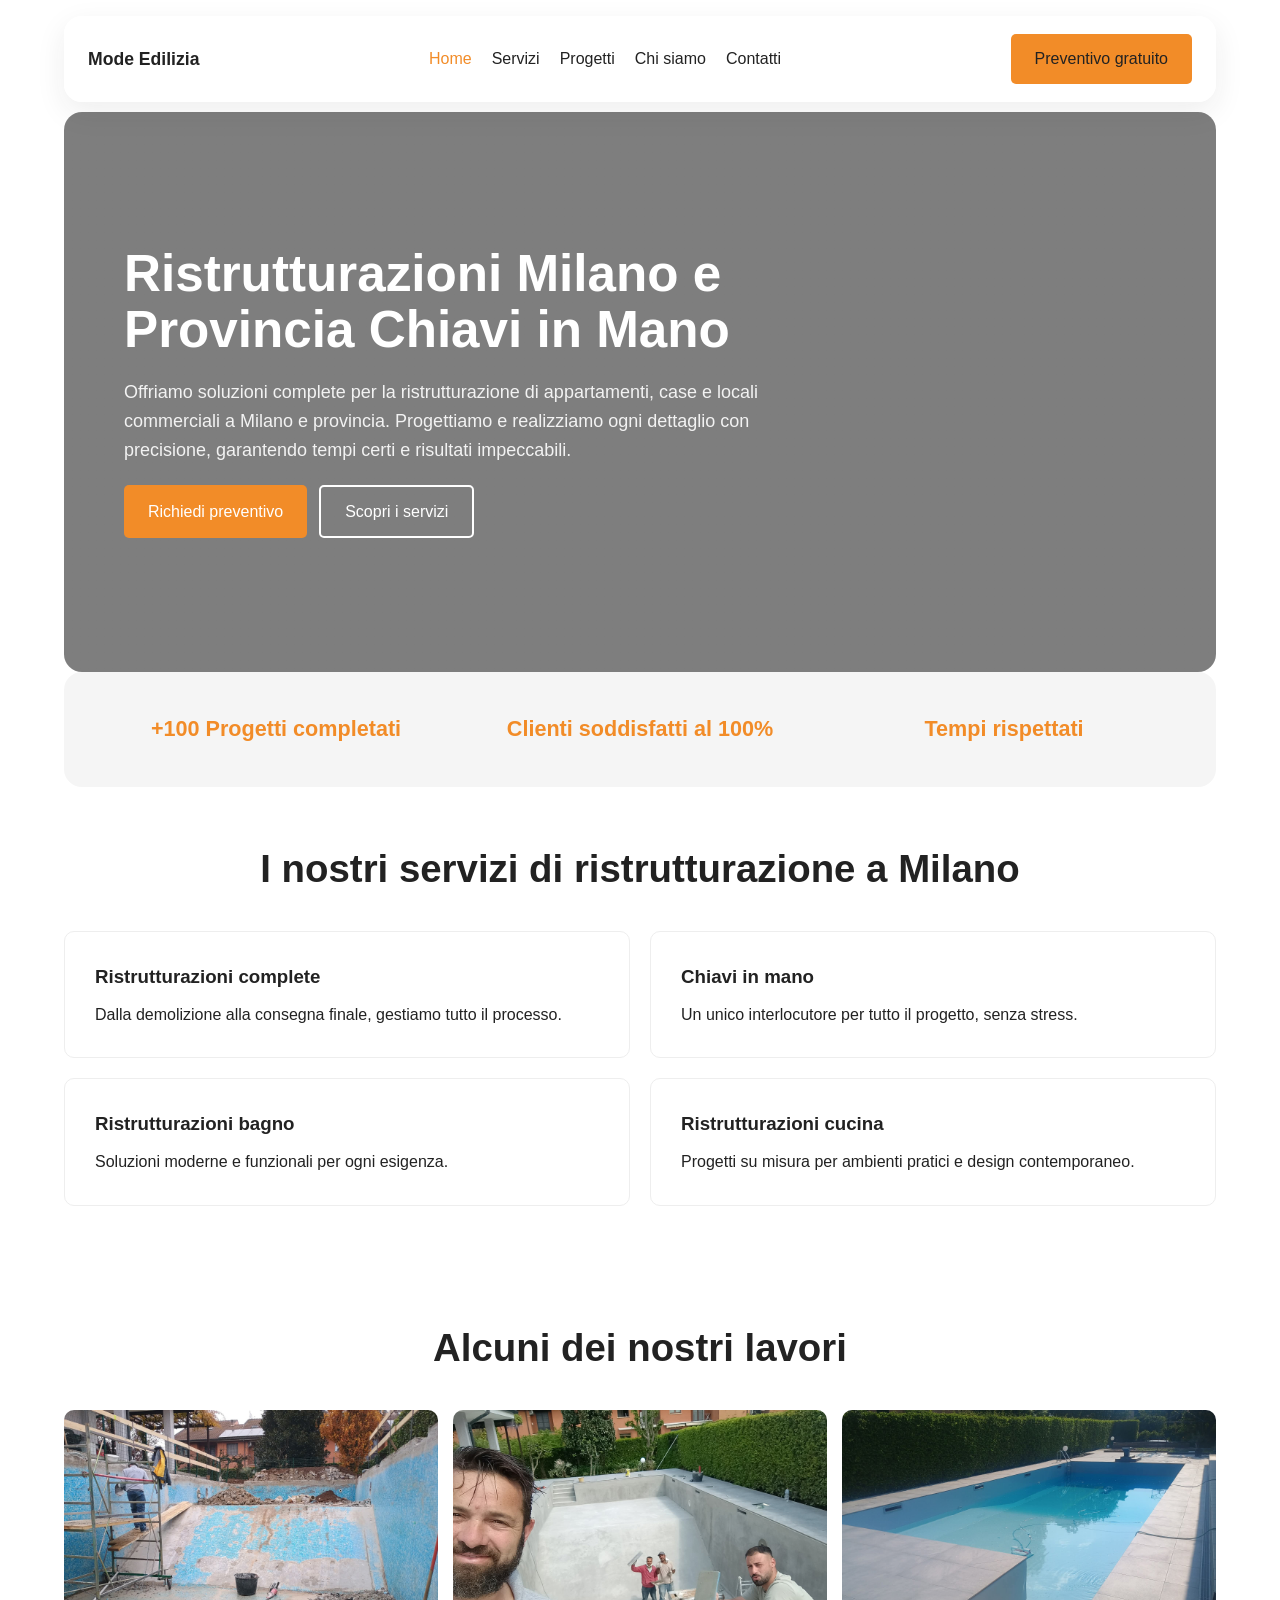
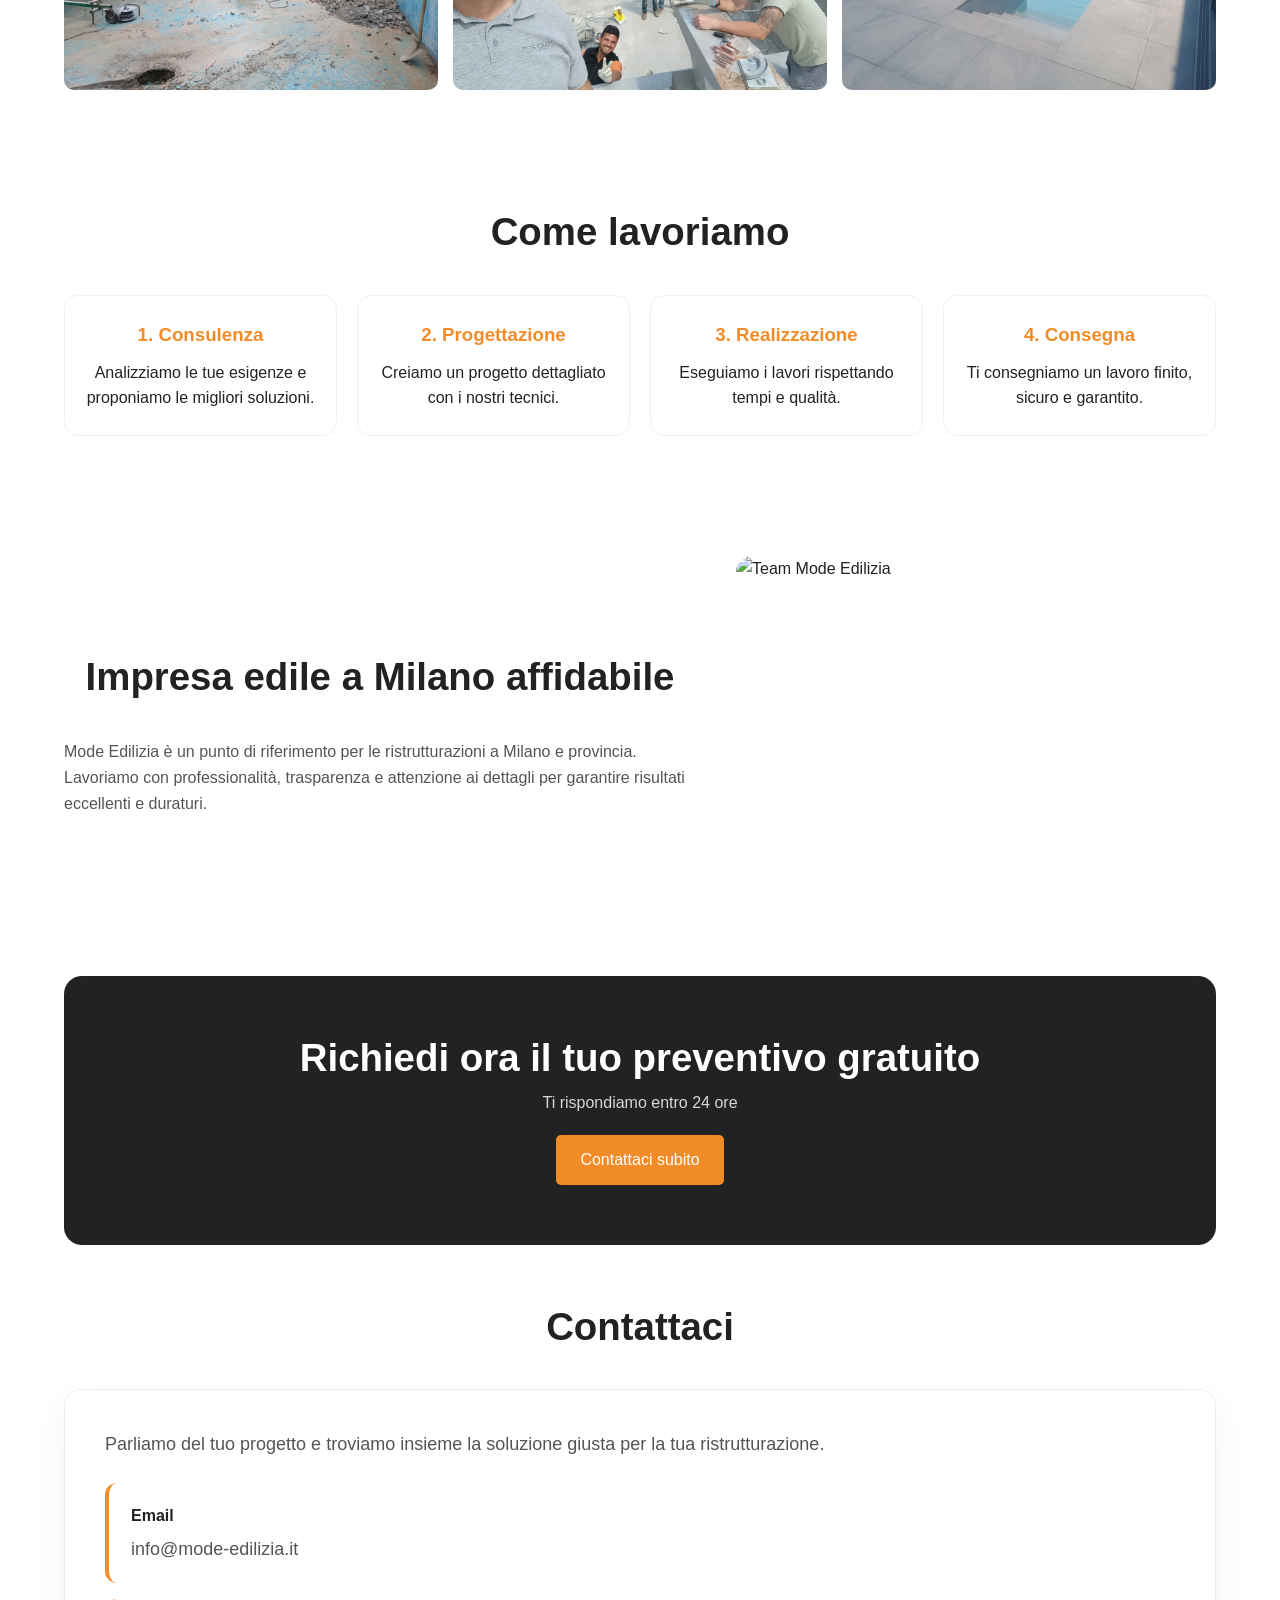
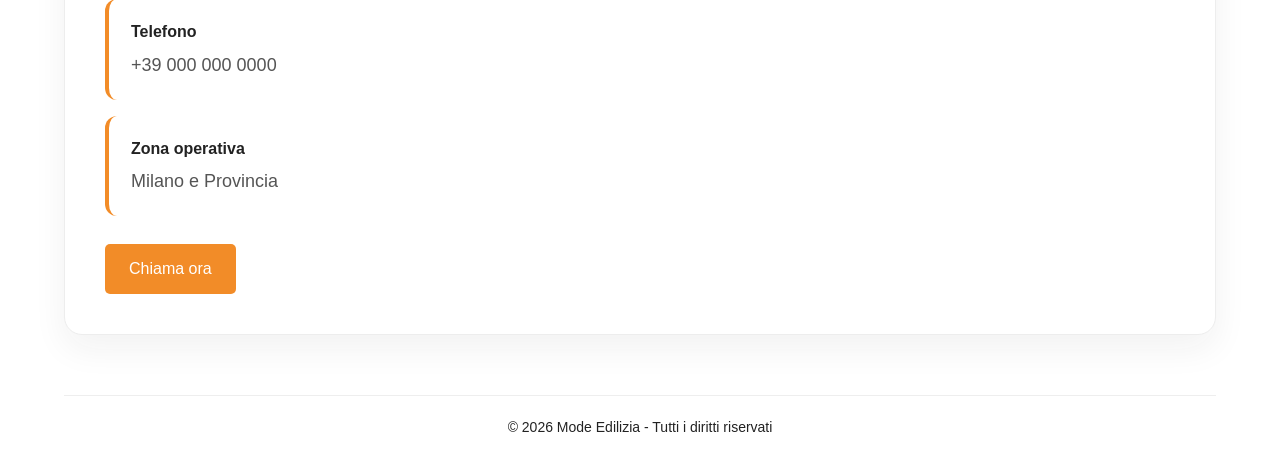
==== commit a62385b3: "Clean index.html, add images, remove script-head Significant cleanup of index.html (trimmed/streamli" ====
--- a/index.html
+++ b/index.html
@@ -1,2534 +1,239 @@
 ﻿<!DOCTYPE html>
-<html lang="it-IT" prefix="og: https://ogp.me/ns#">
+<html lang="it">
+
+
 <head>
-	<meta charset="UTF-8" />
-
-<meta http-equiv="X-UA-Compatible" content="IE=edge">
-	<link rel="pingback" href="https://edil-milano.it/xmlrpc.php" />
-
-	
-	
-	<link rel="preconnect" href="https://fonts.gstatic.com" crossorigin />
-<!-- Ottimizzazione per i motori di ricerca di Rank Math - https://rankmath.com/ -->
-<title>Ristrutturazioni Milano e Provincia</title>
-<meta name="description" content="Ristrutturazioni Milano e Provincia. Lavoriamo per trasformare ogni tipo di immobile, pianificando ogni dettaglio fianco a fianco con te e con i nostri tecnici. Per le ristrutturazioni urgenti, mettiamo in campo velocitÃ  e competenza con soluzioni chiavi in mano che rispettano rigorosamente i tempi concordati. Ti garantiamo tempi ottimizzati, design moderno e la certezza di un risultato impeccabile, sicuro al 100%."/>
-<meta name="robots" content="follow, index, max-snippet:-1, max-video-preview:-1, max-image-preview:large"/>
-<link rel="canonical" href="https://edil-milano.it/" />
-<meta property="og:locale" content="it_IT" />
-<meta property="og:type" content="website" />
-<meta property="og:title" content="Ristrutturazioni Milano e Provincia" />
-<meta property="og:description" content="Ristrutturazioni Milano e Provincia. Lavoriamo per trasformare ogni tipo di immobile, pianificando ogni dettaglio fianco a fianco con te e con i nostri tecnici. Per le ristrutturazioni urgenti, mettiamo in campo velocitÃ  e competenza con soluzioni chiavi in mano che rispettano rigorosamente i tempi concordati. Ti garantiamo tempi ottimizzati, design moderno e la certezza di un risultato impeccabile, sicuro al 100%." />
-<meta property="og:url" content="https://edil-milano.it/" />
-<meta property="og:site_name" content="Edil Milano" />
-<meta property="og:updated_time" content="2026-01-13T08:04:24+00:00" />
-<meta property="og:image" content="https://edil-milano.it/wp-content/uploads/2026/01/pl5-2J8Wmf2026.jpg" />
-<meta property="og:image:secure_url" content="https://edil-milano.it/wp-content/uploads/2026/01/pl5-2J8Wmf2026.jpg" />
-<meta property="og:image:width" content="1200" />
-<meta property="og:image:height" content="630" />
-<meta property="og:image:alt" content="Ristrutturazioni Milano e Provincia" />
-<meta property="og:image:type" content="image/jpeg" />
-<meta property="article:published_time" content="2022-02-11T15:04:34+00:00" />
-<meta property="article:modified_time" content="2026-01-13T08:04:24+00:00" />
-<meta name="twitter:card" content="summary_large_image" />
-<meta name="twitter:title" content="Ristrutturazioni Milano e Provincia" />
-<meta name="twitter:description" content="Ristrutturazioni Milano e Provincia. Lavoriamo per trasformare ogni tipo di immobile, pianificando ogni dettaglio fianco a fianco con te e con i nostri tecnici. Per le ristrutturazioni urgenti, mettiamo in campo velocitÃ  e competenza con soluzioni chiavi in mano che rispettano rigorosamente i tempi concordati. Ti garantiamo tempi ottimizzati, design moderno e la certezza di un risultato impeccabile, sicuro al 100%." />
-<meta name="twitter:image" content="https://edil-milano.it/wp-content/uploads/2026/01/pl5-2J8Wmf2026.jpg" />
-<meta name="twitter:label1" content="Scritto da" />
-<meta name="twitter:data1" content="admin" />
-<meta name="twitter:label2" content="Tempo di lettura" />
-<meta name="twitter:data2" content="49 minuti" />
-<script type="application/ld+json" class="rank-math-schema">{"@context":"https://schema.org","@graph":[{"@type":"Place","@id":"https://edil-milano.it/#place","geo":{"@type":"GeoCoordinates","latitude":"45.46536410966773","longitude":" 9.16402907710898"},"hasMap":"https://www.google.com/maps/search/?api=1&amp;query=45.46536410966773, 9.16402907710898","address":{"@type":"PostalAddress","streetAddress":"via Emilio Motta, 5","addressLocality":"Milano","addressRegion":"Lombardia","postalCode":"20131","addressCountry":"IT"}},{"@type":["HomeAndConstructionBusiness","Organization"],"@id":"https://edil-milano.it/#organization","name":"Edil Milano","url":"https://edil-milano.it","email":"info@edil-milano.it","address":{"@type":"PostalAddress","streetAddress":"via Emilio Motta, 5","addressLocality":"Milano","addressRegion":"Lombardia","postalCode":"20131","addressCountry":"IT"},"logo":{"@type":"ImageObject","@id":"https://edil-milano.it/#logo","url":"https://edil-milano.it/wp-content/uploads/2026/01/favicon.png","contentUrl":"https://edil-milano.it/wp-content/uploads/2026/01/favicon.png","caption":"Edil Milano","inLanguage":"it-IT","width":"200","height":"200"},"openingHours":["Monday,Tuesday,Wednesday,Thursday,Friday,Saturday,Sunday 09:00-17:00"],"location":{"@id":"https://edil-milano.it/#place"},"image":{"@id":"https://edil-milano.it/#logo"},"telephone":"+393516670665"},{"@type":"WebSite","@id":"https://edil-milano.it/#website","url":"https://edil-milano.it","name":"Edil Milano","alternateName":"Edil Milano","publisher":{"@id":"https://edil-milano.it/#organization"},"inLanguage":"it-IT","potentialAction":{"@type":"SearchAction","target":"https://edil-milano.it/?s={search_term_string}","query-input":"required name=search_term_string"}},{"@type":"ImageObject","@id":"https://edil-milano.it/wp-content/uploads/2025/12/v1_11zon.webp","url":"https://edil-milano.it/wp-content/uploads/2025/12/v1_11zon.webp","width":"200","height":"200","inLanguage":"it-IT"},{"@type":"WebPage","@id":"https://edil-milano.it/#webpage","url":"https://edil-milano.it/","name":"Ristrutturazioni Milano e Provincia","datePublished":"2022-02-11T15:04:34+00:00","dateModified":"2026-01-13T08:04:24+00:00","about":{"@id":"https://edil-milano.it/#organization"},"isPartOf":{"@id":"https://edil-milano.it/#website"},"primaryImageOfPage":{"@id":"https://edil-milano.it/wp-content/uploads/2025/12/v1_11zon.webp"},"inLanguage":"it-IT"},{"@type":"Person","@id":"https://edil-milano.it/author/admin_az1j9mek/","name":"admin","url":"https://edil-milano.it/author/admin_az1j9mek/","image":{"@type":"ImageObject","@id":"https://secure.gravatar.com/avatar/ec7c71f539fa4b71b4ef800f9970c4202480b3ddec35f228c7d2982a83258bd3?s=96&amp;d=mm&amp;r=g","url":"https://secure.gravatar.com/avatar/ec7c71f539fa4b71b4ef800f9970c4202480b3ddec35f228c7d2982a83258bd3?s=96&amp;d=mm&amp;r=g","caption":"admin","inLanguage":"it-IT"},"sameAs":["https://edil-milano.it"],"worksFor":{"@id":"https://edil-milano.it/#organization"}},{"@type":"Article","headline":"Ristrutturazioni Milano e Provincia","keywords":"Ristrutturazioni Milano e Provincia","datePublished":"2022-02-11T15:04:34+00:00","dateModified":"2026-01-13T08:04:24+00:00","author":{"@id":"https://edil-milano.it/author/admin_az1j9mek/","name":"admin"},"publisher":{"@id":"https://edil-milano.it/#organization"},"description":"Ristrutturazioni Milano e Provincia. Lavoriamo per trasformare ogni tipo di immobile, pianificando ogni dettaglio fianco a fianco con te e con i nostri tecnici. Per le ristrutturazioni urgenti, mettiamo in campo velocit\u00e0 e competenza con soluzioni chiavi in mano che rispettano rigorosamente i tempi concordati. Ti garantiamo tempi ottimizzati, design moderno e la certezza di un risultato impeccabile, sicuro al 100%.","name":"Ristrutturazioni Milano e Provincia","@id":"https://edil-milano.it/#richSnippet","isPartOf":{"@id":"https://edil-milano.it/#webpage"},"image":{"@id":"https://edil-milano.it/wp-content/uploads/2025/12/v1_11zon.webp"},"inLanguage":"it-IT","mainEntityOfPage":{"@id":"https://edil-milano.it/#webpage"}}]}</script>
-<!-- /Rank Math WordPress SEO plugin -->
-
-<link rel='dns-prefetch' href='//cdnjs.cloudflare.com' />
-<link rel="alternate" type="application/rss+xml" title="Edil Milano &raquo; Feed" href="https://edil-milano.it/feed/" />
-<link rel="alternate" type="application/rss+xml" title="Edil Milano &raquo; Feed dei commenti" href="https://edil-milano.it/comments/feed/" />
-<link rel="alternate" title="oEmbed (JSON)" type="application/json+oembed" href="https://edil-milano.it/wp-json/oembed/1.0/embed?url=https%3A%2F%2Fedil-milano.it%2F" />
-<link rel="alternate" title="oEmbed (XML)" type="text/xml+oembed" href="https://edil-milano.it/wp-json/oembed/1.0/embed?url=https%3A%2F%2Fedil-milano.it%2F&#038;format=xml" />
-<meta content="Divi v.4.27.5" name="generator"/><link rel='stylesheet' id='dipi_loaders_css-css' href='https://edil-milano.it/wp-content/plugins/divi-pixel/vendor/css/loaders.min.css?ver=1.0.0' type='text/css' media='all' />
-<link rel='stylesheet' id='dipi-fontawesome-css' href='https://cdnjs.cloudflare.com/ajax/libs/font-awesome/6.5.0/css/all.min.css?ver=6.5.0' type='text/css' media='all' />
-<link rel='stylesheet' id='cookie-notice-front-css' href='https://edil-milano.it/wp-content/plugins/cookie-notice/css/front.min.css?ver=2.5.11' type='text/css' media='all' />
-<link rel='stylesheet' id='dipi_font-css' href='https://edil-milano.it/wp-content/plugins/divi-pixel/dist/admin/css/dipi-font.min.css?ver=1.0.0' type='text/css' media='all' />
-<link rel='stylesheet' id='dipi_general-css' href='https://edil-milano.it/wp-content/plugins/divi-pixel/dist/public/css/general.min.css?ver=2.47.0' type='text/css' media='all' />
-<link rel='stylesheet' id='dipi_hamburgers_css-css' href='https://edil-milano.it/wp-content/plugins/divi-pixel/vendor/css/hamburgers.min.css?ver=1.1.3' type='text/css' media='all' />
-<link rel='stylesheet' id='df-lib-styles-css' href='https://edil-milano.it/wp-content/plugins/diviflash/public/css/lib/df_lib_styles.css?ver=1.4.14' type='text/css' media='all' />
-
-<link rel='stylesheet' id='df-builder-styles-css' href='https://edil-milano.it/wp-content/plugins/diviflash/public/css/df-builder-styles.css?ver=1.4.14' type='text/css' media='all' />
-<link rel='stylesheet' id='df-popup-styles-css' href='https://edil-milano.it/wp-content/plugins/diviflash/public/css/popup-custom.css?ver=1.4.14' type='text/css' media='all' />
-
-<link rel='preload' id='divi-dynamic-late-css' href='https://edil-milano.it/wp-content/et-cache/6/et-divi-dynamic-tb-1977-6-late.css?ver=1773735690' as='style' media='all' onload="this.onload=null;this.rel='stylesheet'" />
-<link rel='preload' id='divi-dynamic-css' href='https://edil-milano.it/wp-content/et-cache/6/et-divi-dynamic-tb-1977-6.css?ver=1773735690' as='style' media='all' onload="this.onload=null;this.rel='stylesheet'" />
-<link rel='stylesheet' id='divi-pixel-styles-css' href='https://edil-milano.it/wp-content/plugins/divi-pixel/styles/style.min.css?ver=1.0.0' type='text/css' media='all' />
-<link rel='stylesheet' id='diviflash-styles-css' href='https://edil-milano.it/wp-content/plugins/diviflash/styles/style.min.css?ver=1.4.14' type='text/css' media='all' />
-
-<script type="text/javascript" src="https://edil-milano.it/wp-includes/js/jquery/jquery.min.js?ver=3.7.1" id="jquery-core-js"></script>
-<script type="text/javascript" src="https://edil-milano.it/wp-includes/js/jquery/jquery-migrate.min.js?ver=3.4.1" id="jquery-migrate-js"></script>
-
-<script type="text/javascript" src="https://edil-milano.it/wp-content/plugins/divi-pixel/dist/public/js/hamburger.min.js?ver=2.47.0" id="dipi_hamburgers_js-js"></script>
-<link rel="https://api.w.org/" href="https://edil-milano.it/wp-json/" /><link rel="alternate" title="JSON" type="application/json" href="https://edil-milano.it/wp-json/wp/v2/pages/6" /><link rel="EditURI" type="application/rsd+xml" title="RSD" href="https://edil-milano.it/xmlrpc.php?rsd" />
-<meta name="generator" content="WordPress 6.9.4" />
-<link rel='shortlink' href='https://edil-milano.it/' />
-
- 
-
-<!-- TODO: Instead of adding the class via JS, we should add the class directly in PHP -->
-
-	
-
-<!-- TODO: Instead of adding the class via JS, we should add it directly via PHP -->
-
- 
-
-<link rel="llms-sitemap" href="https://edil-milano.it/llms.txt" />
-<meta name="viewport" content="width=device-width, initial-scale=1.0, maximum-scale=1.0, user-scalable=0" /><link rel="icon" href="https://edil-milano.it/wp-content/uploads/2025/12/favicon-150x150.png" sizes="32x32" />
-<link rel="icon" href="https://edil-milano.it/wp-content/uploads/2025/12/favicon.png" sizes="192x192" />
-<link rel="apple-touch-icon" href="https://edil-milano.it/wp-content/uploads/2025/12/favicon.png" />
-<meta name="msapplication-TileImage" content="https://edil-milano.it/wp-content/uploads/2025/12/favicon.png" />
-
-<link rel="stylesheet" id="et-core-unified-6-cached-inline-styles" href="https://edil-milano.it/wp-content/et-cache/6/et-core-unified-6.min.css?ver=1773735694" /><link rel="preload" as="style" id="et-core-unified-tb-1977-deferred-6-cached-inline-styles" href="https://edil-milano.it/wp-content/et-cache/6/et-core-unified-tb-1977-deferred-6.min.css?ver=1773735696" onload="this.onload=null;this.rel='stylesheet';" />
-<link rel='stylesheet' id='dipi_swiper-css' href='https://edil-milano.it/wp-content/plugins/divi-pixel/vendor/css/swiper.5.3.8.min.css?ver=2.47.0' type='text/css' media='all' />
-<link rel='stylesheet' id='magnific-popup-css' href='https://edil-milano.it/wp-content/plugins/divi-pixel/vendor/css/magnific-popup.css?ver=2.47.0' type='text/css' media='all' />
-<link rel="stylesheet" href="style.css" />
-<script src="script-head.js"></script>
+	<!-- Básico -->
+	<meta charset="UTF-8">
+	<meta name="viewport" content="width=device-width, initial-scale=1.0">
+	<meta http-equiv="X-UA-Compatible" content="IE=edge">
+
+	<!-- Título SEO -->
+	<title>Ristrutturazione Milano e Provincia | Mode Edilizia</title>
+
+	<!-- Meta Description -->
+	<meta name="description"
+		content="Ristrutturazioni a Milano e provincia con soluzioni chiavi in mano. Mode Edilizia offre lavori rapidi, design moderno e risultati sicuri al 100%. Affidati a professionisti per trasformare il tuo immobile.">
+
+	<!-- Palavras-chave (menos importante hoje, mas ainda ok usar) -->
+	<meta name="keywords"
+		content="ristrutturazione Milano, edilizia Milano, lavori chiavi in mano, ristrutturazioni casa, impresa edile Milano">
+
+	<!-- Autor -->
+	<meta name="author" content="Mode Edilizia">
+
+	<!-- Indexação -->
+	<meta name="robots" content="index, follow">
+
+	<!-- Canonical -->
+	<link rel="canonical" href="https://mode-edilizia.it/">
+
+	<!-- Idioma -->
+	<meta http-equiv="Content-Language" content="it-IT">
+
+	<!-- Favicon -->
+	<link rel="icon" href="/favicon.ico" type="image/x-icon">
+	<link rel="shortcut icon" href="/favicon.ico" type="image/x-icon">
+
+	<!-- Open Graph (Facebook, WhatsApp) -->
+	<meta property="og:title" content="Ristrutturazione Milano e Provincia | Mode Edilizia">
+	<meta property="og:description"
+		content="Ristrutturazioni professionali a Milano con soluzioni chiavi in mano, tempi certi e qualità garantita.">
+	<meta property="og:type" content="website">
+	<meta property="og:url" content="https://mode-edilizia.it/">
+	<meta property="og:image" content="https://mode-edilizia.it/preview.jpg">
+
+	<!-- SEO Local (Schema.org) -->
+	<script type="application/ld+json">
+  {
+    "@context": "https://schema.org",
+    "@type": "LocalBusiness",
+    "name": "Mode Edilizia",
+    "url": "https://mode-edilizia.it",
+    "description": "Ristrutturazioni a Milano e provincia con soluzioni chiavi in mano.",
+    "areaServed": "Milano",
+    "address": {
+      "@type": "PostalAddress",
+      "addressLocality": "Milano",
+      "addressCountry": "IT"
+    }
+  }
+  </script>
+
+  <link rel="stylesheet" href="style.css">
 
 </head>
-<body class="home wp-singular page-template-default page page-id-6 wp-theme-Divi dipi-mobile-menu-fullscreen dipi-remove-sidebar grow_below_left dipi-custom-archive-page dipi-archive-style3 dipi-hide-search-icon dipi-collapse-submenu-mobile dipi-menu-custom-breakpoint dipi-cta-button dipi-mobile-cta-button et-tb-has-template et-tb-has-footer cookies-not-set non-logged-in et_pb_button_helper_class et_transparent_nav et_fullwidth_nav et_fixed_nav et_show_nav et_primary_nav_dropdown_animation_expand et_secondary_nav_dropdown_animation_fade et_header_style_left et_cover_background et_pb_gutter windows et_pb_gutters3 et_pb_pagebuilder_layout et_no_sidebar et_divi_theme et-db">
-<div id="page-container">
-<div id="et-boc" class="et-boc">
-			
-		
-
-	<header id="main-header" data-height-onload="60">
-		<div class="container clearfix et_menu_container">
-					<div class="logo_container">
-				<span class="logo_helper"></span>
-				<a href="https://edil-milano.it/">
-				<img src="https://edil-milano.it/wp-content/uploads/2025/12/EDIL-MILANO5.png" width="732" height="179" alt="Edil Milano" id="logo" data-height-percentage="57" />
-				</a>
-			</div>
-					<div id="et-top-navigation" data-height="60" data-fixed-height="30">
-									<nav id="top-menu-nav">
-					<ul id="top-menu" class="nav"><li class="menu-item menu-item-type-custom menu-item-object-custom menu-item-has-children menu-item-1997"><a href="#">RISTRUTTURAZIONI</a>
-<ul class="sub-menu">
-	<li class="menu-item menu-item-type-post_type menu-item-object-page menu-item-has-children menu-item-25989367"><a href="https://edil-milano.it/ristrutturazioni-residenziali-milano-e-provincia/">RESIDENZIALI</a>
-	<ul class="sub-menu">
-		<li class="menu-item menu-item-type-post_type menu-item-object-page menu-item-25989368"><a href="https://edil-milano.it/ristrutturazione-bagno-a-milano-e-provincia/">Bagno</a></li>
-		<li class="menu-item menu-item-type-post_type menu-item-object-page menu-item-25989495"><a href="https://edil-milano.it/ristrutturazione-cucina-a-milano-e-provincia/">Cucina</a></li>
-		<li class="menu-item menu-item-type-post_type menu-item-object-page menu-item-25989494"><a href="https://edil-milano.it/ristrutturazioni-interni-abitativi-milano-e-provincia/">Interni &#8211; Sala</a></li>
-		<li class="menu-item menu-item-type-post_type menu-item-object-page menu-item-25989533"><a href="https://edil-milano.it/ristrutturazioni-condominiali-a-milano-e-provincia/">Condominiale</a></li>
-	</ul>
-</li>
-	<li class="menu-item menu-item-type-post_type menu-item-object-page menu-item-has-children menu-item-25989369"><a href="https://edil-milano.it/ristrutturazioni-per-esterni-abitativi-a-milano-e-provincia/">ESTERNI</a>
-	<ul class="sub-menu">
-		<li class="menu-item menu-item-type-post_type menu-item-object-page menu-item-25989730"><a href="https://edil-milano.it/ristrutturazione-facciate-abitative-a-milano-e-provincia/">Facciate</a></li>
-		<li class="menu-item menu-item-type-post_type menu-item-object-page menu-item-25989729"><a href="https://edil-milano.it/ristrutturazione-balconi-a-milano-e-provincia/">Balconi</a></li>
-		<li class="menu-item menu-item-type-post_type menu-item-object-page menu-item-25989728"><a href="https://edil-milano.it/progettazione-e-realizzazione-tetti-abitativi-a-milano-e-provincia/">Tetti</a></li>
-		<li class="menu-item menu-item-type-post_type menu-item-object-page menu-item-25989850"><a href="https://edil-milano.it/realizzazione-cappotto-termico-abitativo-a-milano-e-provincia/">Cappotti</a></li>
-		<li class="menu-item menu-item-type-post_type menu-item-object-page menu-item-25989849"><a href="https://edil-milano.it/ristrutturazione-box-garage-a-milano-e-provincia/">Box &#8211; Garage</a></li>
-		<li class="menu-item menu-item-type-post_type menu-item-object-page menu-item-25989848"><a href="https://edil-milano.it/ristrutturazione-giardini-cortili-a-milano-e-provincia/">Giardino &#8211; Cortile</a></li>
-	</ul>
-</li>
-	<li class="menu-item menu-item-type-post_type menu-item-object-page menu-item-25989963"><a href="https://edil-milano.it/ristrutturazioni-locali-commerciali-a-milano-e-provincia/">COMMERCIALI</a></li>
-	<li class="menu-item menu-item-type-post_type menu-item-object-page menu-item-25990272"><a href="https://edil-milano.it/ristrutturazione-edifici-aziendali-e-industriali-a-milano-e-provincia/">INDUSTRIALI</a></li>
-</ul>
-</li>
-<li class="menu-item menu-item-type-custom menu-item-object-custom menu-item-has-children menu-item-2012"><a href="#">EDILIZIA</a>
-<ul class="sub-menu">
-	<li class="menu-item menu-item-type-post_type menu-item-object-page menu-item-has-children menu-item-25990222"><a href="https://edil-milano.it/costruttori-civili-residenziali-a-milano-e-provincia/">CIVILE e RESIDENZIALE</a>
-	<ul class="sub-menu">
-		<li class="menu-item menu-item-type-post_type menu-item-object-page menu-item-25990225"><a href="https://edil-milano.it/solai-in-laterocemento-realizzazione-solette-edili-su-milano-e-provincia/">Solai</a></li>
-		<li class="menu-item menu-item-type-post_type menu-item-object-page menu-item-25990224"><a href="https://edil-milano.it/posatori-massetti-liquidi-e-solidi-a-milano-e-provincia/">Massetti</a></li>
-		<li class="menu-item menu-item-type-post_type menu-item-object-page menu-item-25990223"><a href="https://edil-milano.it/piastrellisti-posa-in-opera-di-piastrelle-su-milano-e-provincia/">Piastrelle</a></li>
-		<li class="menu-item menu-item-type-post_type menu-item-object-page menu-item-25990396"><a href="https://edil-milano.it/muratori-costruzione-pareti-murali-a-milano-e-provincia/">Muri</a></li>
-		<li class="menu-item menu-item-type-post_type menu-item-object-page menu-item-25990227"><a href="https://edil-milano.it/progettazione-e-realizzazione-tetti-abitativi-a-milano-e-provincia/">Tetti</a></li>
-		<li class="menu-item menu-item-type-post_type menu-item-object-page menu-item-25990341"><a href="https://edil-milano.it/scale-in-cemento-e-di-lusso-realizzazione-a-milano-e-provincia/">Scale</a></li>
-		<li class="menu-item menu-item-type-post_type menu-item-object-page menu-item-25990340"><a href="https://edil-milano.it/cartongessisti-pareti-e-strutture-in-cartongesso-milano/">Cartongessi</a></li>
-		<li class="menu-item menu-item-type-post_type menu-item-object-page menu-item-25990226"><a href="https://edil-milano.it/realizzazione-cappotto-termico-abitativo-a-milano-e-provincia/">Cappotti</a></li>
-		<li class="menu-item menu-item-type-post_type menu-item-object-page menu-item-25990374"><a href="https://edil-milano.it/smaltimento-strutture-in-amianto-a-milano-e-provincia/">Bonifica Amianto</a></li>
-	</ul>
-</li>
-	<li class="menu-item menu-item-type-post_type menu-item-object-page menu-item-has-children menu-item-25990417"><a href="https://edil-milano.it/costruzioni-industriali-a-milano-e-provincia/">INDUSTRIALE</a>
-	<ul class="sub-menu">
-		<li class="menu-item menu-item-type-post_type menu-item-object-page menu-item-25990458"><a href="https://edil-milano.it/demolizioni-edili-scavi-per-costruzioni-su-milano-e-provincia/">Demolizioni-Scavi</a></li>
-	</ul>
-</li>
-</ul>
-</li>
-<li class="menu-item menu-item-type-post_type menu-item-object-page menu-item-25990484"><a href="https://edil-milano.it/servizio-posa-rivestimenti-pareti-a-milano/">RIVESTIMENTO PARETI</a></li>
-<li class="menu-item menu-item-type-post_type menu-item-object-page menu-item-has-children menu-item-25992519"><a href="https://edil-milano.it/posatori-serramenti-e-infissi-a-milano-e-provincia/">SERRAMENTI</a>
-<ul class="sub-menu">
-	<li class="menu-item menu-item-type-post_type menu-item-object-page menu-item-25992518"><a href="https://edil-milano.it/interventi-fabbro-a-milano-e-provincia/">Fabbro</a></li>
-	<li class="menu-item menu-item-type-post_type menu-item-object-page menu-item-25992517"><a href="https://edil-milano.it/installatori-zanzariere-a-milano-e-provincia/">Zanzariere</a></li>
-	<li class="menu-item menu-item-type-post_type menu-item-object-page menu-item-25992516"><a href="https://edil-milano.it/installatori-finestre-a-milano-e-provincia/">Finestre</a></li>
-	<li class="menu-item menu-item-type-post_type menu-item-object-page menu-item-25992515"><a href="https://edil-milano.it/installatori-tende-da-sole-a-milano-e-provincia/">Tende da Sole</a></li>
-	<li class="menu-item menu-item-type-post_type menu-item-object-page menu-item-25992514"><a href="https://edil-milano.it/installatori-porte-a-milano-e-provincia/">Porte</a></li>
-</ul>
-</li>
-<li class="menu-item menu-item-type-post_type menu-item-object-page menu-item-has-children menu-item-25991463"><a href="https://edil-milano.it/impiantistica-civile-e-industriale-a-milano-e-provincia/">IMPIANTISTICA</a>
-<ul class="sub-menu">
-	<li class="menu-item menu-item-type-post_type menu-item-object-page menu-item-25990605"><a href="https://edil-milano.it/idraulico-milano-e-provincia/">Idraulico</a></li>
-	<li class="menu-item menu-item-type-post_type menu-item-object-page menu-item-25990604"><a href="https://edil-milano.it/elettricista-milano-e-provincia/">Elettricista</a></li>
-	<li class="menu-item menu-item-type-post_type menu-item-object-page menu-item-25990688"><a href="https://edil-milano.it/citofonista-milano-e-provincia/">Citofonista</a></li>
-	<li class="menu-item menu-item-type-post_type menu-item-object-page menu-item-25990687"><a href="https://edil-milano.it/realizzazione-impianti-fotovoltaici-milano-e-provincia/">Fotovoltaici</a></li>
-	<li class="menu-item menu-item-type-post_type menu-item-object-page menu-item-25990763"><a href="https://edil-milano.it/frigorista-a-milano-e-provincia/">Frigorista</a></li>
-	<li class="menu-item menu-item-type-post_type menu-item-object-page menu-item-25990762"><a href="https://edil-milano.it/riparazione-linee-gas-casa-milano-e-provincia/">Scaldabagni-Caldaie</a></li>
-	<li class="menu-item menu-item-type-post_type menu-item-object-page menu-item-25990884"><a href="https://edil-milano.it/realizzazione-ascensori-a-milano-e-provincia/">Ascensori</a></li>
-	<li class="menu-item menu-item-type-post_type menu-item-object-page menu-item-25990883"><a href="https://edil-milano.it/realizzazione-impianti-deumidificazione-a-milano-e-provincia/">Deumidificazione</a></li>
-	<li class="menu-item menu-item-type-post_type menu-item-object-page menu-item-25990882"><a href="https://edil-milano.it/antennista-a-milano-e-provincia/">Antennista</a></li>
-</ul>
-</li>
-<li class="menu-item menu-item-type-post_type menu-item-object-page menu-item-25990520"><a href="https://edil-milano.it/installatori-pavimentazioni-posa-pavimenti-milano-e-provincia/">PAVIMENTAZIONE</a></li>
-<li class="menu-item dipi-cta-button-menu-item ">
-				<a href="https://edil-milano.it/contatti/" class="et_pb_button dipi-cta-button dipi-cta-button-icon-none dipi-cta-button-effect-moveup " >
-					<span>Contatti</span>
-				</a>
-			</li></ul>					</nav>
-				
-				
-				
-				
-				<div id="et_mobile_nav_menu">
-				<div class="mobile_nav closed">
-					<span class="select_page">Seleziona una pagina</span>
-					<span class="mobile_menu_bar mobile_menu_bar_toggle"></span>
+
+<body>
+	<header class="container header">
+		<div class="logo">Mode Edilizia</div>
+
+		<button class="nav-toggle" type="button" aria-expanded="false" aria-controls="site-nav" aria-label="Apri il menu">
+			<span></span>
+			<span></span>
+			<span></span>
+		</button>
+
+		<nav id="site-nav">
+			<ul>
+				<li><a href="#hero">Home</a></li>
+				<li><a href="#servizi">Servizi</a></li>
+				<li><a href="#progetti">Progetti</a></li>
+				<li><a href="#chi-siamo">Chi siamo</a></li>
+				<li><a href="#contatti">Contatti</a></li>
+			</ul>
+		</nav>
+
+		<a href="#contatti" class="btn-primary">Preventivo gratuito</a>
+	</header>
+
+	<section id="hero" class="container hero">
+		<div class="hero-text">
+			<h1>Ristrutturazioni Milano e Provincia Chiavi in Mano</h1>
+
+			<p>
+				Offriamo soluzioni complete per la ristrutturazione di appartamenti,
+				case e locali commerciali a Milano e provincia. Progettiamo e realizziamo
+				ogni dettaglio con precisione, garantendo tempi certi e risultati impeccabili.
+			</p>
+
+			<div class="hero-buttons">
+				<a href="#contatti" class="btn-primary">Richiedi preventivo</a>
+				<a href="#servizi" class="btn-secondary">Scopri i servizi</a>
+			</div>
+		</div>
+	</section>
+
+	<section class="container trust">
+		<div>
+			<h3>+100 Progetti completati</h3>
+		</div>
+		<div>
+			<h3>Clienti soddisfatti al 100%</h3>
+		</div>
+		<div>
+			<h3>Tempi rispettati</h3>
+		</div>
+	</section>
+
+	<section id="servizi" class="container servizi">
+		<h2>I nostri servizi di ristrutturazione a Milano</h2>
+
+		<div class="servizi-grid">
+
+			<div class="card">
+				<h3>Ristrutturazioni complete</h3>
+				<p>Dalla demolizione alla consegna finale, gestiamo tutto il processo.</p>
+			</div>
+
+			<div class="card">
+				<h3>Chiavi in mano</h3>
+				<p>Un unico interlocutore per tutto il progetto, senza stress.</p>
+			</div>
+
+			<div class="card">
+				<h3>Ristrutturazioni bagno</h3>
+				<p>Soluzioni moderne e funzionali per ogni esigenza.</p>
+			</div>
+
+			<div class="card">
+				<h3>Ristrutturazioni cucina</h3>
+				<p>Progetti su misura per ambienti pratici e design contemporaneo.</p>
+			</div>
+
+		</div>
+	</section>
+
+	<section id="progetti" class="container progetti">
+		<h2>Alcuni dei nostri lavori</h2>
+
+		<div class="gallery">
+			<img src="WhatsApp Image 2026-03-08 at 17.41.30.jpeg" alt="Ristrutturazione casa Milano">
+			<img src="WhatsApp Image 2026-03-08 at 17.41.31.jpeg" alt="Ristrutturazione bagno moderno">
+			<img src="WhatsApp Image 2026-03-08 at 17.41.32.jpeg" alt="Appartamento ristrutturato Milano">
+		</div>
+	</section>
+
+	<section class="container processo">
+		<h2>Come lavoriamo</h2>
+
+		<div class="steps">
+
+			<div>
+				<h3>1. Consulenza</h3>
+				<p>Analizziamo le tue esigenze e proponiamo le migliori soluzioni.</p>
+			</div>
+
+			<div>
+				<h3>2. Progettazione</h3>
+				<p>Creiamo un progetto dettagliato con i nostri tecnici.</p>
+			</div>
+
+			<div>
+				<h3>3. Realizzazione</h3>
+				<p>Eseguiamo i lavori rispettando tempi e qualità.</p>
+			</div>
+
+			<div>
+				<h3>4. Consegna</h3>
+				<p>Ti consegniamo un lavoro finito, sicuro e garantito.</p>
+			</div>
+
+		</div>
+	</section>
+
+	<section id="chi-siamo" class="container chi-siamo">
+		<div class="text">
+			<h2>Impresa edile a Milano affidabile</h2>
+
+			<p>
+				Mode Edilizia è un punto di riferimento per le ristrutturazioni a Milano e provincia.
+				Lavoriamo con professionalità, trasparenza e attenzione ai dettagli per garantire
+				risultati eccellenti e duraturi.
+			</p>
+		</div>
+
+		<div class="image">
+			<img src="team.jpg" alt="Team Mode Edilizia">
+		</div>
+	</section>
+
+	<section class="container cta">
+		<h2>Richiedi ora il tuo preventivo gratuito</h2>
+		<p>Ti rispondiamo entro 24 ore</p>
+
+		<a href="#contatti" class="btn-primary">Contattaci subito</a>
+	</section>
+
+	<section id="contatti" class="container contatti">
+		<h2>Contattaci</h2>
+
+		<div class="contatti-wrapper">
+			<div class="info">
+				<p class="contatti-lead">Parliamo del tuo progetto e troviamo insieme la soluzione giusta per la tua ristrutturazione.</p>
+				<div class="contatti-card">
+					<p><strong>Email</strong></p>
+					<a href="mailto:info@mode-edilizia.it">info@mode-edilizia.it</a>
 				</div>
-			</div>			</div> <!-- #et-top-navigation -->
-		</div> <!-- .container -->
-			</header> <!-- #main-header -->
-<div id="et-main-area">
-	
-<div id="main-content">
-
-			
-				<article id="post-6" class="post-6 page type-page status-publish hentry">
-
-				
-					<div class="entry-content">
-					<div class="et-l et-l--post">
-			<div class="et_builder_inner_content et_pb_gutters3">
-		<div class="et_pb_section et_pb_section_0 et_pb_section_parallax et_pb_with_background et_section_regular" >
-				
-				<span class="et_parallax_bg_wrap"><span
-						class="et_parallax_bg et_pb_parallax_css"
-						style="background-image: url(https://edil-milano.it/wp-content/uploads/2022/02/project-two.jpg);"
-					></span></span>
-				
-				
-				
-				
-				<div class="et_pb_row et_pb_row_0">
-				<div class="et_pb_column et_pb_column_4_4 et_pb_column_0  et_pb_css_mix_blend_mode_passthrough et-last-child">
-				
-				
-				
-				
-				<div class="et_pb_module et_pb_text et_pb_text_0  et_pb_text_align_left et_pb_bg_layout_light">
-				
-				
-				
-				
-				<div class="et_pb_text_inner"><h1>Ristrutturazioni Milano e Provincia<img loading="lazy" decoding="async" class="alignnone wp-image-25990945 " src="https://edil-milano.it/wp-content/uploads/2026/01/Ristrutturazioni-Milano-e-Provincia.png" alt="Ristrutturazioni Milano e Provincia" width="13" height="13" srcset="https://edil-milano.it/wp-content/uploads/2026/01/Ristrutturazioni-Milano-e-Provincia.png 200w, https://edil-milano.it/wp-content/uploads/2026/01/Ristrutturazioni-Milano-e-Provincia-150x150.png 150w" sizes="(max-width: 13px) 100vw, 13px" />Â </h1></div>
-			</div><div class="et_pb_module et_pb_text et_pb_text_1  et_pb_text_align_center et_pb_bg_layout_light">
-				
-				
-				
-				
-				<div class="et_pb_text_inner"><p>edil milanoÂ </p></div>
-			</div><div class="et_pb_module dipi_dual_heading dipi_dual_heading_0 et_animated">
-				
-				
-				
-				
-				
-				
-				<div class="et_pb_module_inner">
-					
-                <div class="dipi-dual-heading ">
-                    <h3 class="dipi-dh-main">
-                        <span class="dipi-dh-first-heading">
-                            <span class="dipi-dh-animation-container">
-                                <span class="dipi-dh-bg-container">
-                                    
-                                </span>
-                            </span>
-                        </span>
-                        <span class="dipi-dh-second-heading">
-                            <span class="dipi-dh-animation-container">
-                                <span class="dipi-dh-bg-container">
-                                    La tua casa
-                                </span>
-                            </span>
-                        </span>
-                    </h3>
-                </div>
+				<div class="contatti-card">
+					<p><strong>Telefono</strong></p>
+					<a href="tel:+390000000000">+39 000 000 0000</a>
 				</div>
-			</div><div class="et_pb_module et_pb_text et_pb_text_2  et_pb_text_align_center et_pb_bg_layout_light">
-				
-				
-				
-				
-				<div class="et_pb_text_inner"><p>come l&#8217;hai sempre immaginataÂ </p></div>
-			</div><div class="et_pb_module dipi_button_grid dipi_button_grid_0">
-				
-				
-				
-				
-				
-				
-				<div class="et_pb_module_inner">
-					<div class="dipi-button-grid-container">
-                <div class="et_pb_module dipi_button_grid_child dipi_button_grid_child_0">
-				
-				
-				
-				
-				
-				
-				<div class="et_pb_module_inner">
-					<a class="et_pb_button dipi-button-grid dipi-button-wrap" href="#edile" data-icon="&quot;">VEDI L&#039;IMPRESA EDILE</a>
+				<div class="contatti-card">
+					<p><strong>Zona operativa</strong></p>
+					<span>Milano e Provincia</span>
 				</div>
-			</div>
-            </div>
-				</div>
-			</div>
-			</div>
-				
-				
-				
-				
-			</div>
-				
-				
-			</div><div class="et_pb_section et_pb_section_1 et_section_regular" >
-				
-				
-				
-				
-				
-				
-				<div class="et_pb_with_border et_pb_row et_pb_row_1 et_pb_equal_columns et_pb_gutters1">
-				<div class="et_pb_column et_pb_column_1_2 et_pb_column_1  et_pb_css_mix_blend_mode_passthrough">
-				
-				
-				
-				
-				<div class="et_pb_with_border et_pb_module dipi_dual_heading dipi_dual_heading_1">
-				
-				
-				
-				
-				
-				
-				<div class="et_pb_module_inner">
-					
-                <div class="dipi-dual-heading ">
-                    <h3 class="dipi-dh-main">
-                        <span class="dipi-dh-first-heading">
-                            <span class="dipi-dh-animation-container">
-                                <span class="dipi-dh-bg-container">
-                                    PROFESSIONISTI
-                                </span>
-                            </span>
-                        </span>
-                        <span class="dipi-dh-second-heading">
-                            <span class="dipi-dh-animation-container">
-                                <span class="dipi-dh-bg-container">
-                                    
-                                </span>
-                            </span>
-                        </span>
-                    </h3>
-                </div>
-				</div>
-			</div><div class="et_pb_module et_pb_text et_pb_text_3  et_pb_text_align_left et_pb_bg_layout_light">
-				
-				
-				
-				
-				<div class="et_pb_text_inner"><h2>al tuo fianco, per rinnovare i tuoi spazi.</h2></div>
-			</div><div class="et_pb_module et_pb_text et_pb_text_4  et_pb_text_align_left et_pb_bg_layout_light">
-				
-				
-				
-				
-				<div class="et_pb_text_inner"><p>Sappiamo bene che ristrutturare significa migliorare il tuo modo di vivere. Che tu cerchi una soluzione essenziale e attenta al budget o un progetto ricercato e di lusso, noi siamo qui per realizzarlo. Con Edil Milano hai un unico partner per tutto: <span style="text-decoration: underline;"><strong>zero stress, solo il risultato che desideri.</strong></span></p></div>
-			</div>
-			</div><div class="et_pb_column et_pb_column_1_4 et_pb_column_2  et_pb_css_mix_blend_mode_passthrough">
-				
-				
-				
-				
-				<div class="et_pb_module et_pb_blurb et_pb_blurb_0  et_pb_text_align_left  et_pb_blurb_position_top et_pb_bg_layout_light">
-				
-				
-				
-				
-				<div class="et_pb_blurb_content">
-					<div class="et_pb_main_blurb_image"><span class="et_pb_image_wrap et_pb_only_image_mode_wrap"><img decoding="async" src="https://edil-milano.it/wp-content/uploads/2022/02/construction-icons-09.svg" alt="" class="et-waypoint et_pb_animation_top et_pb_animation_top_tablet et_pb_animation_top_phone wp-image-403" /></span></div>
-					<div class="et_pb_blurb_container">
-						<h4 class="et_pb_module_header"><span>Vivere meglio</span></h4>
-						<div class="et_pb_blurb_description"><p>Rinnoviamo il tuo appartamento con soluzioni su misura, curando ogni dettaglio interno ed esterno, per darti il comfort che meriti in ogni momento della giornata.</p></div>
-					</div>
-				</div>
-			</div>
-			</div><div class="et_pb_column et_pb_column_1_4 et_pb_column_3  et_pb_css_mix_blend_mode_passthrough et-last-child">
-				
-				
-				
-				
-				<div class="et_pb_module et_pb_blurb et_pb_blurb_1  et_pb_text_align_left  et_pb_blurb_position_top et_pb_bg_layout_light">
-				
-				
-				
-				
-				<div class="et_pb_blurb_content">
-					<div class="et_pb_main_blurb_image"><span class="et_pb_image_wrap et_pb_only_image_mode_wrap"><img decoding="async" src="https://edil-milano.it/wp-content/uploads/2022/02/construction-icons-18.svg" alt="" class="et-waypoint et_pb_animation_top et_pb_animation_top_tablet et_pb_animation_top_phone wp-image-412" /></span></div>
-					<div class="et_pb_blurb_container">
-						<h4 class="et_pb_module_header"><span>Costruire insieme</span></h4>
-						<div class="et_pb_blurb_description"><p>Dalle case indipendenti ai complessi condominiali: realizziamo edifici solidi e moderni, gestendo ogni fase con la massima professionalitÃ </p></div>
-					</div>
-				</div>
-			</div>
-			</div>
-				
-				
-				
-				
-			</div>
-				
-				
-			</div><div id="ristrutturazioni" class="et_pb_section et_pb_section_2 et_section_regular" >
-				
-				
-				
-				
-				
-				
-				<div class="et_pb_row et_pb_row_2">
-				<div class="et_pb_column et_pb_column_4_4 et_pb_column_4  et_pb_css_mix_blend_mode_passthrough et-last-child">
-				
-				
-				
-				
-				<div class="et_pb_with_border et_pb_module dipi_dual_heading dipi_dual_heading_2">
-				
-				
-				
-				
-				
-				
-				<div class="et_pb_module_inner">
-					
-                <div class="dipi-dual-heading ">
-                    <h2 class="dipi-dh-main">
-                        <span class="dipi-dh-first-heading">
-                            <span class="dipi-dh-animation-container">
-                                <span class="dipi-dh-bg-container">
-                                    A MILANO E PROVINCIA
-                                </span>
-                            </span>
-                        </span>
-                        <span class="dipi-dh-second-heading">
-                            <span class="dipi-dh-animation-container">
-                                <span class="dipi-dh-bg-container">
-                                    
-                                </span>
-                            </span>
-                        </span>
-                    </h2>
-                </div>
-				</div>
-			</div>
-			</div>
-				
-				
-				
-				
-			</div><div class="et_pb_row et_pb_row_3 reverse">
-				<div class="et_pb_column et_pb_column_1_2 et_pb_column_5  et_pb_css_mix_blend_mode_passthrough">
-				
-				
-				
-				
-				<div class="et_pb_module dipi_carousel dipi_carousel_0">
-				
-				
-				
-				
-				
-				
-				<div class="et_pb_module_inner">
-					
-            <div class="dipi-carousel-main dipi_loading hide_lightbox hide_lightbox_tablet hide_lightbox_phone" data-columnsdesktop='1' data-columnstablet='1' data-columnsphone='1' data-spacebetween='30' data-spacebetween_tablet='30' data-spacebetween_phone='30' data-speed='2000|2000|2000' data-navigation='off' data-navigation_t='off' data-navigation_m='off' data-pagination='off' data-pagination_t='off' data-pagination_m='off' data-autoplay_settigns='{"loop_wide":"on","autoplay_wide":"on","continues_wide":"off","autoplay_reverse_wide":"off","pause_on_hover_wide":"off","autoplay_speed_wide":"2000","loop_mid":"on","autoplay_mid":"on","continues_mid":"off","autoplay_reverse_mid":"off","pause_on_hover_mid":"off","autoplay_speed_mid":"2000","loop_small":"on","autoplay_small":"on","continues_small":"off","autoplay_reverse_small":"off","pause_on_hover_small":"off","autoplay_speed_small":"2000"}' data-effect='slide' data-rotate='50' data-dynamicbullets='on' data-ordernumber='0' data-centered='off' data-allow_touch_move='on' data-allow_touch_move_t='on' data-allow_touch_move_p='on' data-shadow='on' data-continues='off' style="display:none;">
-                <div class="swiper-container">
-                    <div class="dipi-carousel-wrapper">
-                        <div class="et_pb_module dipi_carousel_child dipi_carousel_child_0">
-				
-				
-				
-				
-				
-				
-				<div class="et_pb_module_inner">
-					
-            <div class="dipi-carousel-child-wrapper">
-                
-                <div class="dipi-image-wrap"><span class="dipi-carousel-image  "   >
-                        <img fetchpriority="high" decoding="async" width="1920" height="1080" src="https://edil-milano.it/wp-content/uploads/2025/12/v5_11zon.webp" alt="" class="wp-image-38867 dipi-c-img" srcset="https://edil-milano.it/wp-content/uploads/2025/12/v5_11zon.webp 1920w, https://edil-milano.it/wp-content/uploads/2025/12/v5_11zon-1280x720.webp 1280w, https://edil-milano.it/wp-content/uploads/2025/12/v5_11zon-980x551.webp 980w, https://edil-milano.it/wp-content/uploads/2025/12/v5_11zon-480x270.webp 480w" sizes="(min-width: 0px) and (max-width: 480px) 480px, (min-width: 481px) and (max-width: 980px) 980px, (min-width: 981px) and (max-width: 1280px) 1280px, (min-width: 1281px) 1920px, 100vw" />
-                        
-                    </span></div>
-                
-                
-                    
-                    
-                    
-                    
-                    
-                
-            </div>
-				</div>
-			</div><div class="et_pb_module dipi_carousel_child dipi_carousel_child_1">
-				
-				
-				
-				
-				
-				
-				<div class="et_pb_module_inner">
-					
-            <div class="dipi-carousel-child-wrapper">
-                
-                <div class="dipi-image-wrap"><span class="dipi-carousel-image  "   >
-                        <img loading="lazy" decoding="async" width="1920" height="1080" src="https://edil-milano.it/wp-content/uploads/2025/12/v4_11zon.webp" alt="" class="wp-image-38866 dipi-c-img" srcset="https://edil-milano.it/wp-content/uploads/2025/12/v4_11zon.webp 1920w, https://edil-milano.it/wp-content/uploads/2025/12/v4_11zon-1280x720.webp 1280w, https://edil-milano.it/wp-content/uploads/2025/12/v4_11zon-980x551.webp 980w, https://edil-milano.it/wp-content/uploads/2025/12/v4_11zon-480x270.webp 480w" sizes="(min-width: 0px) and (max-width: 480px) 480px, (min-width: 481px) and (max-width: 980px) 980px, (min-width: 981px) and (max-width: 1280px) 1280px, (min-width: 1281px) 1920px, 100vw" />
-                        
-                    </span></div>
-                
-                
-                    
-                    
-                    
-                    
-                    
-                
-            </div>
-				</div>
-			</div><div class="et_pb_module dipi_carousel_child dipi_carousel_child_2">
-				
-				
-				
-				
-				
-				
-				<div class="et_pb_module_inner">
-					
-            <div class="dipi-carousel-child-wrapper">
-                
-                <div class="dipi-image-wrap"><span class="dipi-carousel-image  "   >
-                        <img loading="lazy" decoding="async" width="1920" height="1080" src="https://edil-milano.it/wp-content/uploads/2025/12/v2_11zon.webp" alt="" class="wp-image-38865 dipi-c-img" srcset="https://edil-milano.it/wp-content/uploads/2025/12/v2_11zon.webp 1920w, https://edil-milano.it/wp-content/uploads/2025/12/v2_11zon-1280x720.webp 1280w, https://edil-milano.it/wp-content/uploads/2025/12/v2_11zon-980x551.webp 980w, https://edil-milano.it/wp-content/uploads/2025/12/v2_11zon-480x270.webp 480w" sizes="(min-width: 0px) and (max-width: 480px) 480px, (min-width: 481px) and (max-width: 980px) 980px, (min-width: 981px) and (max-width: 1280px) 1280px, (min-width: 1281px) 1920px, 100vw" />
-                        
-                    </span></div>
-                
-                
-                    
-                    
-                    
-                    
-                    
-                
-            </div>
-				</div>
-			</div><div class="et_pb_module dipi_carousel_child dipi_carousel_child_3">
-				
-				
-				
-				
-				
-				
-				<div class="et_pb_module_inner">
-					
-            <div class="dipi-carousel-child-wrapper">
-                
-                <div class="dipi-image-wrap"><span class="dipi-carousel-image  "   >
-                        <img loading="lazy" decoding="async" width="1920" height="1080" src="https://edil-milano.it/wp-content/uploads/2025/12/v1_11zon.webp" alt="" class="wp-image-38864 dipi-c-img" srcset="https://edil-milano.it/wp-content/uploads/2025/12/v1_11zon.webp 1920w, https://edil-milano.it/wp-content/uploads/2025/12/v1_11zon-1280x720.webp 1280w, https://edil-milano.it/wp-content/uploads/2025/12/v1_11zon-980x551.webp 980w, https://edil-milano.it/wp-content/uploads/2025/12/v1_11zon-480x270.webp 480w" sizes="(min-width: 0px) and (max-width: 480px) 480px, (min-width: 481px) and (max-width: 980px) 980px, (min-width: 981px) and (max-width: 1280px) 1280px, (min-width: 1281px) 1920px, 100vw" />
-                        
-                    </span></div>
-                
-                
-                    
-                    
-                    
-                    
-                    
-                
-            </div>
-				</div>
-			</div>
-                    </div>
-                </div>
-                <div class="swiper-button-next swiper-arrow-button dipi-sbn0 " data-icon="9"></div>
-                <div class="swiper-button-prev swiper-arrow-button dipi-sbp0 " data-icon="8"></div>
-                
-                <div class="swiper-container-horizontal">
-                    <div class="swiper-pagination dipi-sp0"></div>
-                </div>
-            </div>
-				</div>
-			</div>
-			</div><div class="et_pb_column et_pb_column_1_2 et_pb_column_6  et_pb_css_mix_blend_mode_passthrough et-last-child">
-				
-				
-				
-				
-				<div class="et_pb_module et_pb_text et_pb_text_5  et_pb_text_align_left et_pb_bg_layout_light">
-				
-				
-				
-				
-				<div class="et_pb_text_inner"><h3>Vicini a te, pronti all&#8217;azione!</h3></div>
-			</div><div class="et_pb_module et_pb_text et_pb_text_6  et_pb_text_align_left et_pb_bg_layout_light">
-				
-				
-				
-				
-				<div class="et_pb_text_inner"><p>Lavoriamo <strong>in tutta Milano e provincia</strong> per trasformare ogni tipo di immobile, pianificando ogni dettaglio fianco a fianco con te e con i nostri tecnici.</p></div>
-			</div><div class="et_pb_module et_pb_text et_pb_text_7  et_pb_text_align_left et_pb_bg_layout_light">
-				
-				
-				
-				
-				<div class="et_pb_text_inner"><p>Per le <strong>ristrutturazioni urgenti</strong>, mettiamo in campo velocitÃ  e competenza con soluzioni chiavi in mano che rispettano rigorosamente i tempi concordati. Ti garantiamo tempi ottimizzati, design moderno e la certezza di un risultato impeccabile, sicuro al 100%.</p>
-<p><strong>Scopri Edil Milano:</strong> la tua ristrutturazione professionale, dalla cittÃ  a tutto l&#8217;hinterland.</p></div>
-			</div><div class="et_pb_module dipi_button_grid dipi_button_grid_1">
-				
-				
-				
-				
-				
-				
-				<div class="et_pb_module_inner">
-					<div class="dipi-button-grid-container">
-                <div class="et_pb_module dipi_button_grid_child dipi_button_grid_child_1">
-				
-				
-				
-				
-				
-				
-				<div class="et_pb_module_inner">
-					<a class="et_pb_button dipi-button-grid dipi-button-wrap" href="#modulo">RICHIEDI UNA CONSULENZA</a>
-				</div>
-			</div>
-            </div>
-				</div>
-			</div>
-			</div>
-				
-				
-				
-				
-			</div>
-				
-				
-			</div><div class="et_pb_section et_pb_section_7 et_section_regular" >
-				
-				
-				
-				
-				
-				
-				<div class="et_pb_row et_pb_row_4">
-				<div class="et_pb_column et_pb_column_4_4 et_pb_column_7  et_pb_css_mix_blend_mode_passthrough et-last-child">
-				
-				
-				
-				
-				<div class="et_pb_module dipi_divider dipi_divider_0">
-				
-				
-				
-				
-				
-				
-				<div class="et_pb_module_inner">
-					
-            <div class="dipi-pixel-divider dipi-pixel-divider-row dipi-pixel-divider-image dipi-pixel-divider-mirror"><div class="dipi-td-decoration  dipi-td-decoration-line dipi-td-first"></div>
-            <img decoding="async" class="dipi-td-content" src="https://edil-milano.it/wp-content/uploads/2025/12/favicon.png" /><div class="dipi-td-decoration  dipi-td-decoration-line dipi-td-second"></div></div>
-				</div>
-			</div>
-			</div>
-				
-				
-				
-				
-			</div>
-				
-				
-			</div><div class="et_pb_section et_pb_section_8 et_section_regular" >
-				
-				
-				
-				
-				
-				
-				<div class="et_pb_row et_pb_row_5">
-				<div class="et_pb_column et_pb_column_4_4 et_pb_column_8  et_pb_css_mix_blend_mode_passthrough et-last-child">
-				
-				
-				
-				
-				<div class="et_pb_with_border et_pb_module dipi_dual_heading dipi_dual_heading_3">
-				
-				
-				
-				
-				
-				
-				<div class="et_pb_module_inner">
-					
-                <div class="dipi-dual-heading ">
-                    <h3 class="dipi-dh-main">
-                        <span class="dipi-dh-first-heading">
-                            <span class="dipi-dh-animation-container">
-                                <span class="dipi-dh-bg-container">
-                                    TUTTI I NOSTRI SERVIZI
-                                </span>
-                            </span>
-                        </span>
-                        <span class="dipi-dh-second-heading">
-                            <span class="dipi-dh-animation-container">
-                                <span class="dipi-dh-bg-container">
-                                    
-                                </span>
-                            </span>
-                        </span>
-                    </h3>
-                </div>
-				</div>
-			</div><div class="et_pb_module et_pb_text et_pb_text_8  et_pb_text_align_center et_pb_bg_layout_light">
-				
-				
-				
-				
-				<div class="et_pb_text_inner"><p>Scopri qui sotto la rassegna di ogni servizio per progettare e costruire casa che Edil Milano offre in tutta la cittÃ  e nell&#8217;hinterland milanese.</p></div>
-			</div>
-			</div>
-				
-				
-				
-				
-			</div><div class="et_pb_row et_pb_row_6 et_pb_equal_columns et_pb_gutters2">
-				<div class="et_pb_with_border et_pb_column_1_4 et_pb_column et_pb_column_9  et_pb_css_mix_blend_mode_passthrough">
-				
-				
-				
-				
-				<div class="et_pb_module et_pb_blurb et_pb_blurb_2 et_clickable  et_pb_text_align_left  et_pb_blurb_position_top et_pb_bg_layout_light">
-				
-				
-				
-				
-				<div class="et_pb_blurb_content">
-					<div class="et_pb_main_blurb_image"><span class="et_pb_image_wrap et_pb_only_image_mode_wrap"><img loading="lazy" decoding="async" width="1920" height="1080" src="https://edil-milano.it/wp-content/uploads/2025/12/z1_11zon.webp" alt="" srcset="https://edil-milano.it/wp-content/uploads/2025/12/z1_11zon.webp 1920w, https://edil-milano.it/wp-content/uploads/2025/12/z1_11zon-1280x720.webp 1280w, https://edil-milano.it/wp-content/uploads/2025/12/z1_11zon-980x551.webp 980w, https://edil-milano.it/wp-content/uploads/2025/12/z1_11zon-480x270.webp 480w" sizes="(min-width: 0px) and (max-width: 480px) 480px, (min-width: 481px) and (max-width: 980px) 980px, (min-width: 981px) and (max-width: 1280px) 1280px, (min-width: 1281px) 1920px, 100vw" class="et-waypoint et_pb_animation_top et_pb_animation_top_tablet et_pb_animation_top_phone wp-image-25989041" /></span></div>
-					<div class="et_pb_blurb_container">
-						<h4 class="et_pb_module_header"><span>Ristrutturazioni Residenziali</span></h4>
-						<div class="et_pb_blurb_description"><p style="text-align: center;">Bagni, cucine, sale, ville e case di lusso, condomini, appartamenti, mansarde, ristrutturazioni low cost &amp; bonus</p></div>
-					</div>
-				</div>
-			</div>
-			</div><div class="et_pb_with_border et_pb_column_1_4 et_pb_column et_pb_column_10  et_pb_css_mix_blend_mode_passthrough">
-				
-				
-				
-				
-				<div class="et_pb_module et_pb_blurb et_pb_blurb_3 et_clickable  et_pb_text_align_left  et_pb_blurb_position_top et_pb_bg_layout_light">
-				
-				
-				
-				
-				<div class="et_pb_blurb_content">
-					<div class="et_pb_main_blurb_image"><span class="et_pb_image_wrap et_pb_only_image_mode_wrap"><img loading="lazy" decoding="async" width="1920" height="1080" src="https://edil-milano.it/wp-content/uploads/2025/12/z2_11zon.webp" alt="" srcset="https://edil-milano.it/wp-content/uploads/2025/12/z2_11zon.webp 1920w, https://edil-milano.it/wp-content/uploads/2025/12/z2_11zon-1280x720.webp 1280w, https://edil-milano.it/wp-content/uploads/2025/12/z2_11zon-980x551.webp 980w, https://edil-milano.it/wp-content/uploads/2025/12/z2_11zon-480x270.webp 480w" sizes="(min-width: 0px) and (max-width: 480px) 480px, (min-width: 481px) and (max-width: 980px) 980px, (min-width: 981px) and (max-width: 1280px) 1280px, (min-width: 1281px) 1920px, 100vw" class="et-waypoint et_pb_animation_top et_pb_animation_top_tablet et_pb_animation_top_phone wp-image-25989042" /></span></div>
-					<div class="et_pb_blurb_container">
-						<h4 class="et_pb_module_header"><span>Ristrutturazioni Strutture Esterne</span></h4>
-						<div class="et_pb_blurb_description"><p style="text-align: center;"><span>Tetti, balconi, facciate, giardini, terrazze, box e garages</span></p></div>
-					</div>
-				</div>
-			</div>
-			</div><div class="et_pb_with_border et_pb_column_1_4 et_pb_column et_pb_column_11  et_pb_css_mix_blend_mode_passthrough">
-				
-				
-				
-				
-				<div class="et_pb_module et_pb_blurb et_pb_blurb_4 et_clickable  et_pb_text_align_left  et_pb_blurb_position_top et_pb_bg_layout_light">
-				
-				
-				
-				
-				<div class="et_pb_blurb_content">
-					<div class="et_pb_main_blurb_image"><span class="et_pb_image_wrap et_pb_only_image_mode_wrap"><img loading="lazy" decoding="async" width="1920" height="1080" src="https://edil-milano.it/wp-content/uploads/2025/12/z3_11zon.webp" alt="" srcset="https://edil-milano.it/wp-content/uploads/2025/12/z3_11zon.webp 1920w, https://edil-milano.it/wp-content/uploads/2025/12/z3_11zon-1280x720.webp 1280w, https://edil-milano.it/wp-content/uploads/2025/12/z3_11zon-980x551.webp 980w, https://edil-milano.it/wp-content/uploads/2025/12/z3_11zon-480x270.webp 480w" sizes="(min-width: 0px) and (max-width: 480px) 480px, (min-width: 481px) and (max-width: 980px) 980px, (min-width: 981px) and (max-width: 1280px) 1280px, (min-width: 1281px) 1920px, 100vw" class="et-waypoint et_pb_animation_top et_pb_animation_top_tablet et_pb_animation_top_phone wp-image-25989043" /></span></div>
-					<div class="et_pb_blurb_container">
-						<h4 class="et_pb_module_header"><span>Ristrutturazioni Locali Commerciali</span></h4>
-						<div class="et_pb_blurb_description"><p style="text-align: center;"><span>Negozi, Hotel, ristoranti e bar</span></p></div>
-					</div>
-				</div>
-			</div>
-			</div><div class="et_pb_with_border et_pb_column_1_4 et_pb_column et_pb_column_12  et_pb_css_mix_blend_mode_passthrough et-last-child">
-				
-				
-				
-				
-				<div class="et_pb_module et_pb_blurb et_pb_blurb_5 et_clickable  et_pb_text_align_left  et_pb_blurb_position_top et_pb_bg_layout_light">
-				
-				
-				
-				
-				<div class="et_pb_blurb_content">
-					<div class="et_pb_main_blurb_image"><span class="et_pb_image_wrap et_pb_only_image_mode_wrap"><img loading="lazy" decoding="async" width="1920" height="1080" src="https://edil-milano.it/wp-content/uploads/2025/12/z4_11zon.webp" alt="" srcset="https://edil-milano.it/wp-content/uploads/2025/12/z4_11zon.webp 1920w, https://edil-milano.it/wp-content/uploads/2025/12/z4_11zon-1280x720.webp 1280w, https://edil-milano.it/wp-content/uploads/2025/12/z4_11zon-980x551.webp 980w, https://edil-milano.it/wp-content/uploads/2025/12/z4_11zon-480x270.webp 480w" sizes="(min-width: 0px) and (max-width: 480px) 480px, (min-width: 481px) and (max-width: 980px) 980px, (min-width: 981px) and (max-width: 1280px) 1280px, (min-width: 1281px) 1920px, 100vw" class="et-waypoint et_pb_animation_top et_pb_animation_top_tablet et_pb_animation_top_phone wp-image-25989044" /></span></div>
-					<div class="et_pb_blurb_container">
-						<h4 class="et_pb_module_header"><span>Ristrutturazioni Edifici Aziendali</span></h4>
-						<div class="et_pb_blurb_description"><p style="text-align: center;"><span>Uffici, ditte e capannoni</span></p></div>
-					</div>
-				</div>
-			</div>
-			</div>
-				
-				
-				
-				
-			</div>
-				
-				
-			</div><div class="et_pb_section et_pb_section_9 et_section_regular" >
-				
-				
-				
-				
-				
-				
-				<div class="et_pb_row et_pb_row_7">
-				<div class="et_pb_column et_pb_column_1_2 et_pb_column_13  et_pb_css_mix_blend_mode_passthrough">
-				
-				
-				
-				
-				<div class="et_pb_module et_pb_text et_pb_text_9  et_pb_text_align_left et_pb_bg_layout_light">
-				
-				
-				
-				
-				<div class="et_pb_text_inner"><h3>Tu metti lo stile, noi la maestria.</h3></div>
-			</div><div class="et_pb_module et_pb_text et_pb_text_10  et_pb_text_align_left et_pb_bg_layout_light">
-				
-				
-				
-				
-				<div class="et_pb_text_inner"><p>Scegli i materiali e il tipo di posa che preferisci, a tutto il resto pensiamo noi di <strong>Edil Milano</strong>. Contattaci ora per avere unâ€™idea chiara dei costi e scoprire come possiamo trasformare i tuoi ambienti.</p>
-<p>Ci impegniamo ogni giorno per essere il tuo punto di riferimento a Milano, offrendoti tutte le competenze necessarie per gestire ogni aspetto del tuo progetto, senza che tu debba preoccuparti di nulla.</p></div>
-			</div><div class="et_pb_module dipi_divider dipi_divider_1">
-				
-				
-				
-				
-				
-				
-				<div class="et_pb_module_inner">
-					
-            <div class="dipi-pixel-divider dipi-pixel-divider-row dipi-pixel-divider-image dipi-pixel-divider-mirror"><div class="dipi-td-decoration  dipi-td-decoration-line dipi-td-first"></div>
-            <img decoding="async" class="dipi-td-content" src="https://edil-milano.it/wp-content/uploads/2025/12/favicon.png" /><div class="dipi-td-decoration  dipi-td-decoration-line dipi-td-second"></div></div>
-				</div>
-			</div><div class="et_pb_module et_pb_text et_pb_text_11  et_pb_text_align_left et_pb_bg_layout_light">
-				
-				
-				
-				
-				<div class="et_pb_text_inner"><h3>Ristrutturazioni e Costruzioni</h3></div>
-			</div><div class="et_pb_module et_pb_blurb et_pb_blurb_6  et_pb_text_align_left  et_pb_blurb_position_left et_pb_bg_layout_light">
-				
-				
-				
-				
-				<div class="et_pb_blurb_content">
-					<div class="et_pb_main_blurb_image"><span class="et_pb_image_wrap"><span class="et-waypoint et_pb_animation_top et_pb_animation_top_tablet et_pb_animation_top_phone et-pb-icon">ï…Š</span></span></div>
-					<div class="et_pb_blurb_container">
-						
-						<div class="et_pb_blurb_description"><p><b>Ristrutturazioni Chiavi in Mano:</b> Interventi completi per abitazioni, uffici e spazi industriali.</p></div>
-					</div>
-				</div>
-			</div><div class="et_pb_module et_pb_blurb et_pb_blurb_7  et_pb_text_align_left  et_pb_blurb_position_left et_pb_bg_layout_light">
-				
-				
-				
-				
-				<div class="et_pb_blurb_content">
-					<div class="et_pb_main_blurb_image"><span class="et_pb_image_wrap"><span class="et-waypoint et_pb_animation_top et_pb_animation_top_tablet et_pb_animation_top_phone et-pb-icon">ï…Š</span></span></div>
-					<div class="et_pb_blurb_container">
-						
-						<div class="et_pb_blurb_description"><p><strong>Nuove Costruzioni:</strong> Realizziamo i tuoi progetti da zero con standard qualitativi elevati.</p></div>
-					</div>
-				</div>
-			</div><div class="et_pb_module et_pb_blurb et_pb_blurb_8  et_pb_text_align_left  et_pb_blurb_position_left et_pb_bg_layout_light">
-				
-				
-				
-				
-				<div class="et_pb_blurb_content">
-					<div class="et_pb_main_blurb_image"><span class="et_pb_image_wrap"><span class="et-waypoint et_pb_animation_top et_pb_animation_top_tablet et_pb_animation_top_phone et-pb-icon">ï…Š</span></span></div>
-					<div class="et_pb_blurb_container">
-						
-						<div class="et_pb_blurb_description"><p><strong>Progettazione Architettonica:</strong> Architetti esperti al tuo servizio per soluzioni innovative e funzionali.</p></div>
-					</div>
-				</div>
-			</div><div class="et_pb_module et_pb_blurb et_pb_blurb_9  et_pb_text_align_left  et_pb_blurb_position_left et_pb_bg_layout_light">
-				
-				
-				
-				
-				<div class="et_pb_blurb_content">
-					<div class="et_pb_main_blurb_image"><span class="et_pb_image_wrap"><span class="et-waypoint et_pb_animation_top et_pb_animation_top_tablet et_pb_animation_top_phone et-pb-icon">ï…Š</span></span></div>
-					<div class="et_pb_blurb_container">
-						
-						<div class="et_pb_blurb_description"><p><strong>Manutenzione Condominiale:</strong> Cura ordinaria e straordinaria per preservare il valore degli edifici.</p></div>
-					</div>
-				</div>
-			</div><div class="et_pb_module et_pb_blurb et_pb_blurb_10  et_pb_text_align_left  et_pb_blurb_position_left et_pb_bg_layout_light">
-				
-				
-				
-				
-				<div class="et_pb_blurb_content">
-					<div class="et_pb_main_blurb_image"><span class="et_pb_image_wrap"><span class="et-waypoint et_pb_animation_top et_pb_animation_top_tablet et_pb_animation_top_phone et-pb-icon">ï…Š</span></span></div>
-					<div class="et_pb_blurb_container">
-						
-						<div class="et_pb_blurb_description"><p><strong>Scavi e Demolizioni:</strong> Gestione sicura e professionale di ogni fase preparatoria.</p></div>
-					</div>
-				</div>
-			</div>
-			</div><div class="et_pb_column et_pb_column_1_2 et_pb_column_14  et_pb_css_mix_blend_mode_passthrough et-last-child">
-				
-				
-				
-				
-				<div class="et_pb_module dipi_image_mask dipi_image_mask_0">
-				
-				
-				
-				
-				
-				
-				<div class="et_pb_module_inner">
-					<div class="dipi-image-mask--mask">
-                <svg width="100%" height="100%"  style="overflow:visible" xmlns="http://www.w3.org/2000/svg" xmlns:xlink="http://www.w3.org/1999/xlink" viewBox="0 0 1000 1000" aria-labelledby="alt-text-69b9cd24715d7" role="img">
-                    <title id="alt-text-69b9cd24715d7"></title>
-                    
-                    
-                    
-                    
-                <g>
-                    
-                    <g>
-                        <defs>
-                            <mask id="SHAPE_1-69b9cd24715cd" fill="#fff">
-                                <g style="transform-origin: center; transform: rotate(0deg) scale(1 , 1)"> 
-                                    <rect x="78.2" y="130.4" width="273.4" height="273.4"/>
-        <rect x="366.8" y="354.6" width="273.4" height="273.4"/>
-        <rect x="366.8" y="64.8" width="273.4" height="273.4"/>
-        <rect x="366.8" y="644.7" width="273.4" height="273.4"/>
-        <rect x="78.2" y="418.8" width="273.4" height="273.4"/>
-        <rect x="654.6" y="294" width="273.4" height="273.4"/>
-        <rect x="654.6" y="157.2" width="121.6" height="121.6"/>
-        <rect x="228.9" y="707.9" width="121.6" height="121.6"/>
-        <rect x="654.6" y="583.8" width="273.4" height="273.4"/>
-                                </g>
-                            </mask>
-                        </defs>
-                        
-        <g style="mask:url(#SHAPE_1-69b9cd24715cd)">
-            <image 
-                style="overflow:visible" 
-                width=100%  
-                href=https://edil-milano.it/wp-content/uploads/2022/05/construction-img-02.jpg
-                transform="matrix(1 0 0 1 0 0)"
-                preserveAspectRatio="none"> 
-            </image>
-        </g>
-                    </g>
-                </g>
-                    
-                </svg>
-            </div>
-				</div>
-			</div><div class="et_pb_module dipi_button_grid dipi_button_grid_2">
-				
-				
-				
-				
-				
-				
-				<div class="et_pb_module_inner">
-					<div class="dipi-button-grid-container">
-                <div class="et_pb_module dipi_button_grid_child dipi_button_grid_child_2">
-				
-				
-				
-				
-				
-				
-				<div class="et_pb_module_inner">
-					<a class="et_pb_button dipi-button-grid dipi-button-wrap" href="#modulo">RICHIEDI UNA CONSULENZA</a>
-				</div>
-			</div>
-            </div>
-				</div>
-			</div>
-			</div>
-				
-				
-				
-				
-			</div><div class="et_pb_row et_pb_row_8">
-				<div class="et_pb_column et_pb_column_4_4 et_pb_column_15  et_pb_css_mix_blend_mode_passthrough et-last-child">
-				
-				
-				
-				
-				<div class="et_pb_module dipi_divider dipi_divider_2">
-				
-				
-				
-				
-				
-				
-				<div class="et_pb_module_inner">
-					
-            <div class="dipi-pixel-divider dipi-pixel-divider-row dipi-pixel-divider-image dipi-pixel-divider-mirror"><div class="dipi-td-decoration  dipi-td-decoration-line dipi-td-first"></div>
-            <img decoding="async" class="dipi-td-content" src="https://edil-milano.it/wp-content/uploads/2025/12/favicon.png" /><div class="dipi-td-decoration  dipi-td-decoration-line dipi-td-second"></div></div>
-				</div>
-			</div>
-			</div>
-				
-				
-				
-				
-			</div><div class="et_pb_row et_pb_row_9 reverse">
-				<div class="et_pb_column et_pb_column_1_2 et_pb_column_16  et_pb_css_mix_blend_mode_passthrough">
-				
-				
-				
-				
-				<div class="et_pb_module dipi_image_mask dipi_image_mask_1">
-				
-				
-				
-				
-				
-				
-				<div class="et_pb_module_inner">
-					<div class="dipi-image-mask--mask">
-                <svg width="100%" height="100%"  style="overflow:visible" xmlns="http://www.w3.org/2000/svg" xmlns:xlink="http://www.w3.org/1999/xlink" viewBox="0 0 1000 1000" aria-labelledby="alt-text-69b9cd2474a03" role="img">
-                    <title id="alt-text-69b9cd2474a03"></title>
-                    
-                    
-                    
-                    
-                <g>
-                    
-                    <g>
-                        <defs>
-                            <mask id="SHAPE_2-69b9cd24749fc" fill="#fff">
-                                <g style="transform-origin: center; transform: rotate(0deg) scale(1 , 1)"> 
-                                    <rect x="78.2" y="130.4" width="273.4" height="273.4"/>
-        <rect x="366.8" y="354.6" width="273.4" height="273.4"/>
-        <rect x="366.8" y="64.8" width="273.4" height="273.4"/>
-        <rect x="366.8" y="644.7" width="273.4" height="273.4"/>
-        <rect x="78.2" y="418.8" width="273.4" height="273.4"/>
-        <rect x="654.6" y="294" width="273.4" height="273.4"/>
-        <rect x="654.6" y="157.2" width="121.6" height="121.6"/>
-        <rect x="228.9" y="707.9" width="121.6" height="121.6"/>
-        <rect x="654.6" y="583.8" width="273.4" height="273.4"/>
-                                </g>
-                            </mask>
-                        </defs>
-                        
-        <g style="mask:url(#SHAPE_2-69b9cd24749fc)">
-            <image 
-                style="overflow:visible" 
-                width=100%  
-                href=https://edil-milano.it/wp-content/uploads/2025/12/arr26_11zon.webp
-                transform="matrix(1 0 0 1 0 0)"
-                preserveAspectRatio="none"> 
-            </image>
-        </g>
-                    </g>
-                </g>
-                    
-                </svg>
-            </div>
-				</div>
-			</div><div class="et_pb_module dipi_button_grid dipi_button_grid_3">
-				
-				
-				
-				
-				
-				
-				<div class="et_pb_module_inner">
-					<div class="dipi-button-grid-container">
-                <div class="et_pb_module dipi_button_grid_child dipi_button_grid_child_3">
-				
-				
-				
-				
-				
-				
-				<div class="et_pb_module_inner">
-					<a class="et_pb_button dipi-button-grid dipi-button-wrap" href="#modulo">RICHIEDI UNA CONSULENZA</a>
-				</div>
-			</div>
-            </div>
-				</div>
-			</div>
-			</div><div class="et_pb_column et_pb_column_1_2 et_pb_column_17  et_pb_css_mix_blend_mode_passthrough et-last-child">
-				
-				
-				
-				
-				<div class="et_pb_module et_pb_text et_pb_text_12  et_pb_text_align_left et_pb_bg_layout_light">
-				
-				
-				
-				
-				<div class="et_pb_text_inner"><h3>Impianti e Tecnologia</h3></div>
-			</div><div class="et_pb_module et_pb_blurb et_pb_blurb_11  et_pb_text_align_left  et_pb_blurb_position_left et_pb_bg_layout_light">
-				
-				
-				
-				
-				<div class="et_pb_blurb_content">
-					<div class="et_pb_main_blurb_image"><span class="et_pb_image_wrap"><span class="et-waypoint et_pb_animation_top et_pb_animation_top_tablet et_pb_animation_top_phone et-pb-icon">ï…Š</span></span></div>
-					<div class="et_pb_blurb_container">
-						
-						<div class="et_pb_blurb_description"><p><strong>Impiantistica Certificata:</strong> Installazione e manutenzione di impianti elettrici, idraulici e citofonici.</p></div>
-					</div>
-				</div>
-			</div><div class="et_pb_module et_pb_blurb et_pb_blurb_12  et_pb_text_align_left  et_pb_blurb_position_left et_pb_bg_layout_light">
-				
-				
-				
-				
-				<div class="et_pb_blurb_content">
-					<div class="et_pb_main_blurb_image"><span class="et_pb_image_wrap"><span class="et-waypoint et_pb_animation_top et_pb_animation_top_tablet et_pb_animation_top_phone et-pb-icon">ï…Š</span></span></div>
-					<div class="et_pb_blurb_container">
-						
-						<div class="et_pb_blurb_description"><p><strong>Comfort e Risparmio:</strong> Soluzioni per climatizzazione, deumidificazione e impianti fotovoltaici.</p></div>
-					</div>
-				</div>
-			</div><div class="et_pb_module et_pb_blurb et_pb_blurb_13  et_pb_text_align_left  et_pb_blurb_position_left et_pb_bg_layout_light">
-				
-				
-				
-				
-				<div class="et_pb_blurb_content">
-					<div class="et_pb_main_blurb_image"><span class="et_pb_image_wrap"><span class="et-waypoint et_pb_animation_top et_pb_animation_top_tablet et_pb_animation_top_phone et-pb-icon">ï…Š</span></span></div>
-					<div class="et_pb_blurb_container">
-						
-						<div class="et_pb_blurb_description"><p><strong>Ascensoristica:</strong> Installazione e assistenza per impianti di sollevamento civili e industriali.</p></div>
-					</div>
-				</div>
-			</div><div class="et_pb_module et_pb_blurb et_pb_blurb_14  et_pb_text_align_left  et_pb_blurb_position_left et_pb_bg_layout_light">
-				
-				
-				
-				
-				<div class="et_pb_blurb_content">
-					<div class="et_pb_main_blurb_image"><span class="et_pb_image_wrap"><span class="et-waypoint et_pb_animation_top et_pb_animation_top_tablet et_pb_animation_top_phone et-pb-icon">ï…Š</span></span></div>
-					<div class="et_pb_blurb_container">
-						
-						<div class="et_pb_blurb_description"><p><strong>Pratiche e Certificazioni:</strong> Supporto tecnico per conformitÃ  normativa e sicurezza strutturale.</p></div>
-					</div>
-				</div>
-			</div><div class="et_pb_module dipi_divider dipi_divider_3">
-				
-				
-				
-				
-				
-				
-				<div class="et_pb_module_inner">
-					
-            <div class="dipi-pixel-divider dipi-pixel-divider-row dipi-pixel-divider-image dipi-pixel-divider-mirror"><div class="dipi-td-decoration  dipi-td-decoration-line dipi-td-first"></div>
-            <img decoding="async" class="dipi-td-content" src="https://edil-milano.it/wp-content/uploads/2025/12/favicon.png" /><div class="dipi-td-decoration  dipi-td-decoration-line dipi-td-second"></div></div>
-				</div>
-			</div><div class="et_pb_module et_pb_text et_pb_text_13  et_pb_text_align_left et_pb_bg_layout_light">
-				
-				
-				
-				
-				<div class="et_pb_text_inner"><h3>Finiture e Design</h3></div>
-			</div><div class="et_pb_module et_pb_blurb et_pb_blurb_15  et_pb_text_align_left  et_pb_blurb_position_left et_pb_bg_layout_light">
-				
-				
-				
-				
-				<div class="et_pb_blurb_content">
-					<div class="et_pb_main_blurb_image"><span class="et_pb_image_wrap"><span class="et-waypoint et_pb_animation_top et_pb_animation_top_tablet et_pb_animation_top_phone et-pb-icon">ï…Š</span></span></div>
-					<div class="et_pb_blurb_container">
-						
-						<div class="et_pb_blurb_description"><p><strong>Muratura e Cartongesso:</strong> Opere strutturali e pareti a secco rifinite a regola d&#8217;arte.</p></div>
-					</div>
-				</div>
-			</div><div class="et_pb_module et_pb_blurb et_pb_blurb_16  et_pb_text_align_left  et_pb_blurb_position_left et_pb_bg_layout_light">
-				
-				
-				
-				
-				<div class="et_pb_blurb_content">
-					<div class="et_pb_main_blurb_image"><span class="et_pb_image_wrap"><span class="et-waypoint et_pb_animation_top et_pb_animation_top_tablet et_pb_animation_top_phone et-pb-icon">ï…Š</span></span></div>
-					<div class="et_pb_blurb_container">
-						
-						<div class="et_pb_blurb_description"><p><strong>Pavimenti e Rivestimenti:</strong> Posa professionale di ogni materiale con massima cura del dettaglio.</p></div>
-					</div>
-				</div>
-			</div><div class="et_pb_module et_pb_blurb et_pb_blurb_17  et_pb_text_align_left  et_pb_blurb_position_left et_pb_bg_layout_light">
-				
-				
-				
-				
-				<div class="et_pb_blurb_content">
-					<div class="et_pb_main_blurb_image"><span class="et_pb_image_wrap"><span class="et-waypoint et_pb_animation_top et_pb_animation_top_tablet et_pb_animation_top_phone et-pb-icon">ï…Š</span></span></div>
-					<div class="et_pb_blurb_container">
-						
-						<div class="et_pb_blurb_description"><p><strong>Infissi e Serramenti:</strong> Installazione su misura per il miglior isolamento termico e acustico.</p></div>
-					</div>
-				</div>
-			</div><div class="et_pb_module et_pb_blurb et_pb_blurb_18  et_pb_text_align_left  et_pb_blurb_position_left et_pb_bg_layout_light">
-				
-				
-				
-				
-				<div class="et_pb_blurb_content">
-					<div class="et_pb_main_blurb_image"><span class="et_pb_image_wrap"><span class="et-waypoint et_pb_animation_top et_pb_animation_top_tablet et_pb_animation_top_phone et-pb-icon">ï…Š</span></span></div>
-					<div class="et_pb_blurb_container">
-						
-						<div class="et_pb_blurb_description"><p><strong>Imbiancature e Decorazioni:</strong> Tinteggiature professionali con materiali di prima scelta.</p></div>
-					</div>
-				</div>
-			</div><div class="et_pb_module et_pb_blurb et_pb_blurb_19  et_pb_text_align_left  et_pb_blurb_position_left et_pb_bg_layout_light">
-				
-				
-				
-				
-				<div class="et_pb_blurb_content">
-					<div class="et_pb_main_blurb_image"><span class="et_pb_image_wrap"><span class="et-waypoint et_pb_animation_top et_pb_animation_top_tablet et_pb_animation_top_phone et-pb-icon">ï…Š</span></span></div>
-					<div class="et_pb_blurb_container">
-						
-						<div class="et_pb_blurb_description"><p><strong>Arredamento su Misura:</strong> Progettazione di interni personalizzati in collaborazione con artigiani qualificati.</p></div>
-					</div>
-				</div>
-			</div>
-			</div>
-				
-				
-				
-				
-			</div>
-				
-				
-			</div><div id="edile" class="et_pb_section et_pb_section_10 et_pb_equal_columns et_pb_section_parallax et_pb_with_background et_section_specialty" >
-				
-				<span class="et_parallax_bg_wrap"><span
-						class="et_parallax_bg et_pb_parallax_css"
-						style="background-image: url(https://edil-milano.it/wp-content/uploads/2025/12/edil-milano-condomini22.jpg);"
-					></span></span>
-				
-				
-				
-				<div class="et_pb_row">
-				<div class="et_pb_column et_pb_column_1_2 et_pb_column_18   et_pb_specialty_column  et_pb_css_mix_blend_mode_passthrough">
-				
-				
-				
-				
-				<div class="et_pb_row_inner et_pb_row_inner_0">
-				<div class="et_pb_column et_pb_column_4_4 et_pb_column_inner et_pb_column_inner_0 et-last-child">
-				
-				
-				
-				
-				<div class="et_pb_with_border et_pb_module dipi_dual_heading dipi_dual_heading_4">
-				
-				
-				
-				
-				
-				
-				<div class="et_pb_module_inner">
-					
-                <div class="dipi-dual-heading ">
-                    <h3 class="dipi-dh-main">
-                        <span class="dipi-dh-first-heading">
-                            <span class="dipi-dh-animation-container">
-                                <span class="dipi-dh-bg-container">
-                                    EDIL MILANO:
-                                </span>
-                            </span>
-                        </span>
-                        <span class="dipi-dh-second-heading">
-                            <span class="dipi-dh-animation-container">
-                                <span class="dipi-dh-bg-container">
-                                    
-                                </span>
-                            </span>
-                        </span>
-                    </h3>
-                </div>
-				</div>
-			</div><div class="et_pb_module et_pb_text et_pb_text_14  et_pb_text_align_left et_pb_bg_layout_light">
-				
-				
-				
-				
-				<div class="et_pb_text_inner"><h3>la tua impresa di fiducia in cittÃ  e provincia</h3></div>
-			</div><div class="et_pb_module et_pb_text et_pb_text_15  et_pb_text_align_left et_pb_bg_layout_light">
-				
-				
-				
-				
-				<div class="et_pb_text_inner"><p>Siamo specializzati in costruzioni e ristrutturazioni, ma il nostro vero valore <strong>Ã¨ la capacitÃ  di ascoltare.</strong> Che si tratti di un nuovo progetto o di un restauro, mettiamo a tua disposizione un team di esperti e progettisti pronto a collaborare con te.</p>
-<p>Non ci limitiamo a costruire: pianifichiamo insieme il percorso migliore per dare vita alle tue necessitÃ , trasformando le tue idee in una realtÃ  solida, funzionale e costruita su misura per te.</p></div>
-			</div><div class="et_pb_module dipi_button_grid dipi_button_grid_4">
-				
-				
-				
-				
-				
-				
-				<div class="et_pb_module_inner">
-					<div class="dipi-button-grid-container">
-                <div class="et_pb_module dipi_button_grid_child dipi_button_grid_child_4">
-				
-				
-				
-				
-				
-				
-				<div class="et_pb_module_inner">
-					<a class="et_pb_button dipi-button-grid dipi-button-wrap" href="#ristrutturazioni" data-icon="!">TORNA ALLE RISTRUTTURAZIONI</a>
-				</div>
-			</div>
-            </div>
-				</div>
-			</div>
-			</div>
-				
-				
-				
-				
-			</div>
-			</div><div class="et_pb_column et_pb_column_1_2 et_pb_column_19    et_pb_css_mix_blend_mode_passthrough">
-				
-				
-				
-				
-				<div class="et_pb_module et_pb_image et_pb_image_0">
-				
-				
-				
-				
-				<span class="et_pb_image_wrap "><img loading="lazy" decoding="async" width="400" height="400" src="https://edil-milano.it/wp-content/uploads/2025/12/certif.png" alt="" title="certif" srcset="https://edil-milano.it/wp-content/uploads/2025/12/certif.png 400w, https://edil-milano.it/wp-content/uploads/2025/12/certif-300x300.png 300w, https://edil-milano.it/wp-content/uploads/2025/12/certif-150x150.png 150w" sizes="(max-width: 400px) 100vw, 400px" class="wp-image-25989109" /></span>
-			</div>
-			</div>
-				</div>
-				
-			</div><div class="et_pb_section et_pb_section_11 et_pb_with_background et_section_regular" >
-				
-				
-				
-				
-				
-				
-				<div class="et_pb_row et_pb_row_10 et_pb_gutters1">
-				<div class="et_pb_with_border et_pb_column_1_4 et_pb_column et_pb_column_20  et_pb_css_mix_blend_mode_passthrough">
-				
-				
-				
-				
-				<div class="et_pb_module dipi_svg_animator dipi_svg_animator_0">
-				
-				
-				
-				
-				
-				
-				<div class="et_pb_module_inner">
-					<div class="dipi-svg-animator-container preloading" style="opacity: 0;">
-                <div class="dipi-svg-animator-inner-wrapper" data-config="{&quot;svg_id&quot;:&quot;dipi_svg_animator_0&quot;,&quot;type&quot;:&quot;delayed&quot;,&quot;duration&quot;:&quot;100&quot;,&quot;start&quot;:&quot;inViewport&quot;,&quot;pathTimingFunction&quot;:&quot;LINEAR&quot;,&quot;animTimingFunction&quot;:&quot;LINEAR&quot;,&quot;replay_on_click&quot;:&quot;on&quot;}">
-                <svg id="svg-dipi_svg_animator_0" version="1.2" baseProfile="tiny" id="Layer_1" xmlns="http://www.w3.org/2000/svg" xmlns:xlink="http://www.w3.org/1999/xlink"
-	 x="0px" y="0px" viewBox="0 0 180 180" overflow="visible" xml:space="preserve">
-<g>
-	
-		<polyline fill="none" stroke-width="3" stroke="#000000" fill="none" stroke="#FE5E15" stroke-width="3" stroke-linecap="round" stroke-linejoin="round" stroke-miterlimit="10" points="
-		92.4,82.5 72.8,68.3 53.1,82.5 	"/>
-	
-		<polyline fill="none" stroke-width="3" stroke="#000000" fill="none" stroke="#FE5E15" stroke-width="3" stroke-linecap="round" stroke-linejoin="round" stroke-miterlimit="10" points="
-		75.4,77.3 72.8,75.4 70.2,77.3 	"/>
-	
-		<polyline fill="none" stroke-width="3" stroke="#000000" fill="none" stroke="#FE5E15" stroke-width="3" stroke-linecap="round" stroke-linejoin="round" stroke-miterlimit="10" points="
-		88.4,85.4 88.4,103.3 57.2,103.3 57.2,85.4 	"/>
-	
-		<rect fill="none" stroke-width="3" stroke="#000000" x="68.3" y="85.4" fill="none" stroke="#FE5E15" stroke-width="3" stroke-linecap="round" stroke-linejoin="round" stroke-miterlimit="10" width="9" height="9"/>
-</g>
-<g>
-	
-		<rect fill="none" stroke-width="3" stroke="#000000" x="100" y="78.1" transform="matrix(2.531076e-10 1 -1 2.531076e-10 221.4211 -49.9802)" fill="none" stroke="#00235A" stroke-width="3" stroke-linecap="round" stroke-linejoin="round" stroke-miterlimit="10" width="71.4" height="15.3"/>
-	<g>
-		
-			<line fill="none" stroke="#00235A" stroke-width="3" stroke-linecap="round" stroke-linejoin="round" stroke-miterlimit="10" x1="143.3" y1="63.8" x2="135.7" y2="63.8"/>
-		
-			<line fill="none" stroke="#00235A" stroke-width="3" stroke-linecap="round" stroke-linejoin="round" stroke-miterlimit="10" x1="143.3" y1="74.8" x2="135.7" y2="74.8"/>
-		
-			<line fill="none" stroke="#00235A" stroke-width="3" stroke-linecap="round" stroke-linejoin="round" stroke-miterlimit="10" x1="143.3" y1="85.7" x2="135.7" y2="85.7"/>
-		
-			<line fill="none" stroke="#00235A" stroke-width="3" stroke-linecap="round" stroke-linejoin="round" stroke-miterlimit="10" x1="143.3" y1="96.7" x2="135.7" y2="96.7"/>
-		
-			<line fill="none" stroke="#00235A" stroke-width="3" stroke-linecap="round" stroke-linejoin="round" stroke-miterlimit="10" x1="143.3" y1="107.6" x2="135.7" y2="107.6"/>
-	</g>
-</g>
-<path fill="none" stroke-width="3" stroke="#000000" fill="none" stroke="#00235A" stroke-width="3" stroke-linecap="round" stroke-linejoin="round" stroke-miterlimit="10" d="
-	M90.6,43.1H109v66.1c0,9.5-6.1,7.5-9.6,7.9c-1.4,0.2-2.4,1.3-2.4,2.7v6c0,1.5-1.2,2.7-2.7,2.7H36.7V43.1h17.9"/>
-<path fill="none" stroke-width="3" stroke="#000000" fill="none" stroke="#00235A" stroke-width="3" stroke-linecap="round" stroke-linejoin="round" stroke-miterlimit="10" d="
-	M84.5,43.1v10.4c0,0,0.4,3.5-3.1,3.5s-2.9-6-8.7-6h0.1c-5.8,0-5.3,6-8.7,6c-3.5,0-3.1-3.5-3.1-3.5V43.1H84.5z"/>
-<path fill="none" stroke-width="3" stroke="#000000" fill="none" stroke="#00235A" stroke-width="3" stroke-linecap="round" stroke-linejoin="round" stroke-miterlimit="10" d="
-	M48.9,128.5v8.4h51.9c0,0,15.4-0.4,15.4-15.3s0-71.4,0-71.4H109"/>
-</svg>
-
-            </div>
-            </div>
-				</div>
-			</div><div class="et_pb_module dipi_counter dipi_counter_0">
-				
-				
-				
-				
-				
-				
-				<div class="et_pb_module_inner">
-					<div id="dipi_counter_0_wrapper" data-id="dipi_counter_0_wrapper" class="dipi_counter_number_wrapper number" data-count-to='196' data-count-from='0' data-count-duration='2000' data-count-animation-delay='0' data-force-decimal-places='' data-decimal-places='2' data-counter-type='number' data-circle-percent='75' data-circle-bar-color='#2ea3f2' data-circle-track-color='rgba(0,0,0,0.1)' data-circle-line-width='5' data-circle-line-cap='round' data-circle-rotate='0' data-number-separator='' data-number-decimal-separator='.'>
-                
-                <div class="dipi_counter_number">
-                    <span class="dipi_counter_number_prefix"></span><span class="dipi_counter_number_number">0</span><span class="dipi_counter_number_suffix"></span>
-                </div>
-                
-            </div>
-				</div>
-			</div><div class="et_pb_module et_pb_text et_pb_text_16  et_pb_text_align_left et_pb_bg_layout_light">
-				
-				
-				
-				
-				<div class="et_pb_text_inner"><h4>Cantieri Operativi</h4></div>
-			</div>
-			</div><div class="et_pb_with_border et_pb_column_1_4 et_pb_column et_pb_column_21  et_pb_css_mix_blend_mode_passthrough">
-				
-				
-				
-				
-				<div class="et_pb_module dipi_svg_animator dipi_svg_animator_1">
-				
-				
-				
-				
-				
-				
-				<div class="et_pb_module_inner">
-					<div class="dipi-svg-animator-container preloading" style="opacity: 0;">
-                <div class="dipi-svg-animator-inner-wrapper" data-config="{&quot;svg_id&quot;:&quot;dipi_svg_animator_1&quot;,&quot;type&quot;:&quot;delayed&quot;,&quot;duration&quot;:&quot;100&quot;,&quot;start&quot;:&quot;inViewport&quot;,&quot;pathTimingFunction&quot;:&quot;LINEAR&quot;,&quot;animTimingFunction&quot;:&quot;LINEAR&quot;,&quot;replay_on_click&quot;:&quot;on&quot;}">
-                <svg id="svg-dipi_svg_animator_1" version="1.2" baseProfile="tiny" id="Layer_1" xmlns="http://www.w3.org/2000/svg" xmlns:xlink="http://www.w3.org/1999/xlink"
-	 x="0px" y="0px" viewBox="0 0 180 180" overflow="visible" xml:space="preserve">
-<g>
-	<path fill="none" stroke-width="3" stroke="#000000" fill="none" stroke="#00235A" stroke-width="3" stroke-linecap="round" stroke-linejoin="round" stroke-miterlimit="10" d="
-		M109.3,55.4V40.3c0,0,24.6,10,24.6,26.5v17.3l6.2,3.5v4.9"/>
-	<path fill="none" stroke-width="3" stroke="#000000" fill="none" stroke="#00235A" stroke-width="3" stroke-linecap="round" stroke-linejoin="round" stroke-miterlimit="10" d="
-		M70.7,55.4V40.3c0,0-24.6,10-24.6,26.5v17.3l-6.2,3.5v4.9"/>
-</g>
-<polyline fill="none" stroke-width="3" stroke="#000000" fill="none" stroke="#FE5E15" stroke-width="3" stroke-linecap="round" stroke-linejoin="round" stroke-miterlimit="10" points="
-	99.5,64.6 99.5,37.8 80.5,37.8 80.5,64.6 "/>
-<line fill="none" stroke="#00235A" stroke-width="3" stroke-linecap="round" stroke-linejoin="round" stroke-miterlimit="10" x1="39.8" y1="101.1" x2="140.2" y2="101.1"/>
-<line fill="none" stroke="#00235A" stroke-width="3" stroke-linecap="round" stroke-linejoin="round" stroke-miterlimit="10" x1="57.8" y1="85.1" x2="122.2" y2="85.1"/>
-<polyline fill="none" stroke-width="3" stroke="#000000" fill="none" stroke="#00235A" stroke-width="3" stroke-linecap="round" stroke-linejoin="round" stroke-miterlimit="10" points="
-	49.4,130.4 41.3,130.4 41.3,118 49.4,118 "/>
-<polyline fill="none" stroke-width="3" stroke="#000000" fill="none" stroke="#00235A" stroke-width="3" stroke-linecap="round" stroke-linejoin="round" stroke-miterlimit="10" points="
-	130.6,118 138.8,118 138.8,130.4 130.6,130.4 "/>
-<path fill="none" stroke-width="3" stroke="#000000" fill="none" stroke="#00235A" stroke-width="3" stroke-linecap="round" stroke-linejoin="round" stroke-miterlimit="10" d="
-	M124,109.9c0,0,6.6,0.7,6.6,8.1s0,15,0,15s-1.2,9.1-9.6,9.1s-10.1,0-15.5,0S94.8,128.4,94.2,126c-0.5-2.3-1.2-4.1-4.2-4.1h0
-	c-3,0-3.7,1.7-4.2,4.1c-0.5,2.3-5.9,16.1-11.3,16.1s-7.1,0-15.5,0s-9.6-9.1-9.6-9.1s0-7.7,0-15s6.6-8.1,6.6-8.1H90H124z"/>
-</svg>
-
-            </div>
-            </div>
-				</div>
-			</div><div class="et_pb_module dipi_counter dipi_counter_1">
-				
-				
-				
-				
-				
-				
-				<div class="et_pb_module_inner">
-					<div id="dipi_counter_1_wrapper" data-id="dipi_counter_1_wrapper" class="dipi_counter_number_wrapper number" data-count-to='410' data-count-from='0' data-count-duration='2000' data-count-animation-delay='0' data-force-decimal-places='' data-decimal-places='2' data-counter-type='number' data-circle-percent='75' data-circle-bar-color='#2ea3f2' data-circle-track-color='rgba(0,0,0,0.1)' data-circle-line-width='5' data-circle-line-cap='round' data-circle-rotate='0' data-number-separator='' data-number-decimal-separator='.'>
-                
-                <div class="dipi_counter_number">
-                    <span class="dipi_counter_number_prefix"></span><span class="dipi_counter_number_number">0</span><span class="dipi_counter_number_suffix"></span>
-                </div>
-                
-            </div>
-				</div>
-			</div><div class="et_pb_module et_pb_text et_pb_text_17  et_pb_text_align_left et_pb_bg_layout_light">
-				
-				
-				
-				
-				<div class="et_pb_text_inner"><h4>Il Gruppo</h4></div>
-			</div>
-			</div><div class="et_pb_column et_pb_column_1_4 et_pb_column_22  et_pb_css_mix_blend_mode_passthrough et_pb_column_empty">
-				
-				
-				
-				
-				
-			</div><div class="et_pb_column et_pb_column_1_4 et_pb_column_23  et_pb_css_mix_blend_mode_passthrough et-last-child et_pb_column_empty">
-				
-				
-				
-				
-				
-			</div>
-				
-				
-				
-				
-			</div>
-				
-				
-			</div><div class="et_pb_section et_pb_section_12 et_pb_with_background et_section_regular" >
-				
-				
-				
-				
-				
-				
-				<div class="et_pb_row et_pb_row_11">
-				<div class="et_pb_column et_pb_column_4_4 et_pb_column_24  et_pb_css_mix_blend_mode_passthrough et-last-child">
-				
-				
-				
-				
-				<div class="et_pb_with_border et_pb_module dipi_dual_heading dipi_dual_heading_5">
-				
-				
-				
-				
-				
-				
-				<div class="et_pb_module_inner">
-					
-                <div class="dipi-dual-heading ">
-                    <h3 class="dipi-dh-main">
-                        <span class="dipi-dh-first-heading">
-                            <span class="dipi-dh-animation-container">
-                                <span class="dipi-dh-bg-container">
-                                    TUTTI I NOSTRI SERVIZI
-                                </span>
-                            </span>
-                        </span>
-                        <span class="dipi-dh-second-heading">
-                            <span class="dipi-dh-animation-container">
-                                <span class="dipi-dh-bg-container">
-                                    
-                                </span>
-                            </span>
-                        </span>
-                    </h3>
-                </div>
-				</div>
-			</div><div class="et_pb_module et_pb_text et_pb_text_18  et_pb_text_align_center et_pb_bg_layout_light">
-				
-				
-				
-				
-				<div class="et_pb_text_inner"><p>Scopri qui sotto la rassegna di ogni servizio per progettare e costruire casa che Edil Milano offre in tutta la cittÃ  e nell&#8217;hinterland milanese.</p></div>
-			</div>
-			</div>
-				
-				
-				
-				
-			</div><div class="et_pb_row et_pb_row_12 et_pb_equal_columns et_pb_gutters2">
-				<div class="et_pb_with_border et_pb_column_1_2 et_pb_column et_pb_column_25  et_pb_css_mix_blend_mode_passthrough">
-				
-				
-				
-				
-				<div class="et_pb_module et_pb_blurb et_pb_blurb_20 et_clickable  et_pb_text_align_left  et_pb_blurb_position_top et_pb_bg_layout_light">
-				
-				
-				
-				
-				<div class="et_pb_blurb_content">
-					<div class="et_pb_main_blurb_image"><span class="et_pb_image_wrap et_pb_only_image_mode_wrap"><img loading="lazy" decoding="async" width="1100" height="642" src="https://edil-milano.it/wp-content/uploads/2025/12/civile_11zon.webp" alt="" srcset="https://edil-milano.it/wp-content/uploads/2025/12/civile_11zon.webp 1100w, https://edil-milano.it/wp-content/uploads/2025/12/civile_11zon-980x572.webp 980w, https://edil-milano.it/wp-content/uploads/2025/12/civile_11zon-480x280.webp 480w" sizes="(min-width: 0px) and (max-width: 480px) 480px, (min-width: 481px) and (max-width: 980px) 980px, (min-width: 981px) 1100px, 100vw" class="et-waypoint et_pb_animation_top et_pb_animation_top_tablet et_pb_animation_top_phone wp-image-25989095" /></span></div>
-					<div class="et_pb_blurb_container">
-						<h4 class="et_pb_module_header"><span>Edile Civile e Residenziale</span></h4>
-						<div class="et_pb_blurb_description"><p style="text-align: center;">Case, ville, appartamenti, case indipendenti, case di lusso, villette, condomini e residence</p></div>
-					</div>
-				</div>
-			</div>
-			</div><div class="et_pb_with_border et_pb_column_1_2 et_pb_column et_pb_column_26  et_pb_css_mix_blend_mode_passthrough et-last-child">
-				
-				
-				
-				
-				<div class="et_pb_module et_pb_blurb et_pb_blurb_21 et_clickable  et_pb_text_align_left  et_pb_blurb_position_top et_pb_bg_layout_light">
-				
-				
-				
-				
-				<div class="et_pb_blurb_content">
-					<div class="et_pb_main_blurb_image"><span class="et_pb_image_wrap et_pb_only_image_mode_wrap"><img loading="lazy" decoding="async" width="1100" height="642" src="https://edil-milano.it/wp-content/uploads/2025/12/indu_11zon.webp" alt="" srcset="https://edil-milano.it/wp-content/uploads/2025/12/indu_11zon.webp 1100w, https://edil-milano.it/wp-content/uploads/2025/12/indu_11zon-980x572.webp 980w, https://edil-milano.it/wp-content/uploads/2025/12/indu_11zon-480x280.webp 480w" sizes="(min-width: 0px) and (max-width: 480px) 480px, (min-width: 481px) and (max-width: 980px) 980px, (min-width: 981px) 1100px, 100vw" class="et-waypoint et_pb_animation_top et_pb_animation_top_tablet et_pb_animation_top_phone wp-image-25989097" /></span></div>
-					<div class="et_pb_blurb_container">
-						<h4 class="et_pb_module_header"><span>Edilizia Indutriale</span></h4>
-						<div class="et_pb_blurb_description"><p style="text-align: center;"><span>Capannoni, Uffici, Ditte</span></p></div>
-					</div>
-				</div>
-			</div>
-			</div>
-				
-				
-				
-				
-			</div>
-				
-				
-			</div><div class="et_pb_section et_pb_section_13 et_section_regular" >
-				
-				
-				
-				
-				
-				
-				<div class="et_pb_row et_pb_row_13">
-				<div class="et_pb_column et_pb_column_1_2 et_pb_column_27  et_pb_css_mix_blend_mode_passthrough">
-				
-				
-				
-				
-				<div class="et_pb_module et_pb_text et_pb_text_19  et_pb_text_align_left et_pb_bg_layout_light">
-				
-				
-				
-				
-				<div class="et_pb_text_inner"><h2QualitÃ  senza compromessi</h2></div>
-			</div><div class="et_pb_module et_pb_text et_pb_text_20  et_pb_text_align_left et_pb_bg_layout_light">
-				
-				
-				
-				
-				<div class="et_pb_text_inner"><h3>QualitÃ  senza compromessi</h3></div>
-			</div><div class="et_pb_module et_pb_text et_pb_text_21  et_pb_text_align_left et_pb_bg_layout_light">
-				
-				
-				
-				
-				<div class="et_pb_text_inner"><p>Dal restyling di spazi urbani alla costruzione di residenze esclusive, il nostro obiettivo Ã¨ superare le tue aspettative con soluzioni moderne e sostenibili.</p>
-<p>La ricerca dei materiali piÃ¹ avanzati e la gestione rigorosa delle scadenze sono i nostri veri punti di forza. Utilizziamo le tecnologie piÃ¹ recenti per garantirti massima sicurezza e risultati destinati a durare nel tempo.</p>
-<p>Sappiamo affrontare anche le sfide tecniche piÃ¹ complesse, offrendoti soluzioni su misura che migliorano il tuo modo di abitare la cittÃ , senza mai scendere a compromessi sulla qualitÃ .</p></div>
-			</div><div class="et_pb_module dipi_divider dipi_divider_4">
-				
-				
-				
-				
-				
-				
-				<div class="et_pb_module_inner">
-					
-            <div class="dipi-pixel-divider dipi-pixel-divider-row dipi-pixel-divider-image dipi-pixel-divider-mirror"><div class="dipi-td-decoration  dipi-td-decoration-line dipi-td-first"></div>
-            <img decoding="async" class="dipi-td-content" src="https://edil-milano.it/wp-content/uploads/2025/12/favicon.png" /><div class="dipi-td-decoration  dipi-td-decoration-line dipi-td-second"></div></div>
-				</div>
-			</div><div class="et_pb_module et_pb_text et_pb_text_22  et_pb_text_align_left et_pb_bg_layout_light">
-				
-				
-				
-				
-				<div class="et_pb_text_inner"><h3>Costruiamo il futuro di Milano</h3></div>
-			</div><div class="et_pb_module et_pb_text et_pb_text_23  et_pb_text_align_left et_pb_bg_layout_light">
-				
-				
-				
-				
-				<div class="et_pb_text_inner"><p>Collaboriamo attivamente con architetti, ingegneri e committenti per tradurre ogni visione in realtÃ  tangibili, applicando le migliori pratiche costruttive e rispettando rigorosamente le normative di sicurezza e ambientali.</p>
-<p>Il nostro obiettivo Ã¨ trasformare le idee in opere solide e concrete, arricchendo il tessuto urbano di Milano con progetti destinati a durare nel tempo. Scegliere Edil Milano significa investire in un partner che punta sull&#8217;eccellenza tecnica, sull&#8217;integritÃ  e sull&#8217;innovazione continua.</p>
-<p>Affrontiamo ogni sfida con la determinazione necessaria per garantire un&#8217;edilizia sostenibile e dinamica, operando con la stessa dedizione su tutto il territorio cittadino e della provincia.</p></div>
-			</div>
-			</div><div class="et_pb_column et_pb_column_1_2 et_pb_column_28  et_pb_css_mix_blend_mode_passthrough et-last-child">
-				
-				
-				
-				
-				<div class="et_pb_module dipi_image_mask dipi_image_mask_2">
-				
-				
-				
-				
-				
-				
-				<div class="et_pb_module_inner">
-					<div class="dipi-image-mask--mask">
-                <svg width="100%" height="100%"  style="overflow:visible" xmlns="http://www.w3.org/2000/svg" xmlns:xlink="http://www.w3.org/1999/xlink" viewBox="0 0 1000 1000" aria-labelledby="alt-text-69b9cd24965e2" role="img">
-                    <title id="alt-text-69b9cd24965e2"></title>
-                    
-                    
-                    
-                    
-                <g>
-                    
-                    <g>
-                        <defs>
-                            <mask id="SHAPE_3-69b9cd24965da" fill="#fff">
-                                <g style="transform-origin: center; transform: rotate(0deg) scale(1 , 1)"> 
-                                    <rect x="78.2" y="130.4" width="273.4" height="273.4"/>
-        <rect x="366.8" y="354.6" width="273.4" height="273.4"/>
-        <rect x="366.8" y="64.8" width="273.4" height="273.4"/>
-        <rect x="366.8" y="644.7" width="273.4" height="273.4"/>
-        <rect x="78.2" y="418.8" width="273.4" height="273.4"/>
-        <rect x="654.6" y="294" width="273.4" height="273.4"/>
-        <rect x="654.6" y="157.2" width="121.6" height="121.6"/>
-        <rect x="228.9" y="707.9" width="121.6" height="121.6"/>
-        <rect x="654.6" y="583.8" width="273.4" height="273.4"/>
-                                </g>
-                            </mask>
-                        </defs>
-                        
-        <g style="mask:url(#SHAPE_3-69b9cd24965da)">
-            <image 
-                style="overflow:visible" 
-                width=100%  
-                href=https://edil-milano.it/wp-content/uploads/2025/12/edil-milano77_11zon.webp
-                transform="matrix(1 0 0 1 0 0)"
-                preserveAspectRatio="none"> 
-            </image>
-        </g>
-                    </g>
-                </g>
-                    
-                </svg>
-            </div>
-				</div>
-			</div><div class="et_pb_module dipi_button_grid dipi_button_grid_5">
-				
-				
-				
-				
-				
-				
-				<div class="et_pb_module_inner">
-					<div class="dipi-button-grid-container">
-                <div class="et_pb_module dipi_button_grid_child dipi_button_grid_child_5">
-				
-				
-				
-				
-				
-				
-				<div class="et_pb_module_inner">
-					<a class="et_pb_button dipi-button-grid dipi-button-wrap" href="#modulo">RICHIEDI UNA CONSULENZA</a>
-				</div>
-			</div>
-            </div>
-				</div>
-			</div>
-			</div>
-				
-				
-				
-				
-			</div>
-				
-				
-			</div><div class="et_pb_section et_pb_section_14 et_section_regular" >
-				
-				
-				
-				
-				
-				
-				<div class="et_pb_row et_pb_row_14">
-				<div class="et_pb_column et_pb_column_4_4 et_pb_column_29  et_pb_css_mix_blend_mode_passthrough et-last-child">
-				
-				
-				
-				
-				<div class="et_pb_module dipi_divider dipi_divider_5">
-				
-				
-				
-				
-				
-				
-				<div class="et_pb_module_inner">
-					
-            <div class="dipi-pixel-divider dipi-pixel-divider-row dipi-pixel-divider-image dipi-pixel-divider-mirror"><div class="dipi-td-decoration  dipi-td-decoration-line dipi-td-first"></div>
-            <img decoding="async" class="dipi-td-content" src="https://edil-milano.it/wp-content/uploads/2025/12/favicon.png" /><div class="dipi-td-decoration  dipi-td-decoration-line dipi-td-second"></div></div>
-				</div>
-			</div>
-			</div>
-				
-				
-				
-				
-			</div>
-				
-				
-			</div><div class="et_pb_section et_pb_section_15 et_section_regular" >
-				
-				
-				
-				
-				
-				
-				<div class="et_pb_row et_pb_row_15 reverse">
-				<div class="et_pb_column et_pb_column_1_2 et_pb_column_30  et_pb_css_mix_blend_mode_passthrough">
-				
-				
-				
-				
-				<div class="et_pb_module dipi_image_mask dipi_image_mask_3">
-				
-				
-				
-				
-				
-				
-				<div class="et_pb_module_inner">
-					<div class="dipi-image-mask--mask">
-                <svg width="100%" height="100%"  style="overflow:visible" xmlns="http://www.w3.org/2000/svg" xmlns:xlink="http://www.w3.org/1999/xlink" viewBox="0 0 1000 1000" aria-labelledby="alt-text-69b9cd249a8df" role="img">
-                    <title id="alt-text-69b9cd249a8df"></title>
-                    
-                    
-                    
-                    
-                <g>
-                    
-                    <g>
-                        <defs>
-                            <mask id="SHAPE_4-69b9cd249a8d7" fill="#fff">
-                                <g style="transform-origin: center; transform: rotate(0deg) scale(1 , 1)"> 
-                                    <rect x="78.2" y="130.4" width="273.4" height="273.4"/>
-        <rect x="366.8" y="354.6" width="273.4" height="273.4"/>
-        <rect x="366.8" y="64.8" width="273.4" height="273.4"/>
-        <rect x="366.8" y="644.7" width="273.4" height="273.4"/>
-        <rect x="78.2" y="418.8" width="273.4" height="273.4"/>
-        <rect x="654.6" y="294" width="273.4" height="273.4"/>
-        <rect x="654.6" y="157.2" width="121.6" height="121.6"/>
-        <rect x="228.9" y="707.9" width="121.6" height="121.6"/>
-        <rect x="654.6" y="583.8" width="273.4" height="273.4"/>
-                                </g>
-                            </mask>
-                        </defs>
-                        
-        <g style="mask:url(#SHAPE_4-69b9cd249a8d7)">
-            <image 
-                style="overflow:visible" 
-                width=100%  
-                href=https://edil-milano.it/wp-content/uploads/2022/05/construction-img-01.jpg
-                transform="matrix(1 0 0 1 0 0)"
-                preserveAspectRatio="none"> 
-            </image>
-        </g>
-                    </g>
-                </g>
-                    
-                </svg>
-            </div>
-				</div>
-			</div>
-			</div><div class="et_pb_column et_pb_column_1_2 et_pb_column_31  et_pb_css_mix_blend_mode_passthrough et-last-child">
-				
-				
-				
-				
-				<div class="et_pb_module et_pb_text et_pb_text_24  et_pb_text_align_left et_pb_bg_layout_light">
-				
-				
-				
-				
-				<div class="et_pb_text_inner"><h3>Cosa significa per noi costruire</h3></div>
-			</div><div class="et_pb_module et_pb_text et_pb_text_25  et_pb_text_align_left et_pb_bg_layout_light">
-				
-				
-				
-				
-				<div class="et_pb_text_inner"><p>Per <strong>Edil Milano</strong>, costruire non significa solo sollevare muri, ma contribuire attivamente al miglioramento del territorio. La nostra missione Ã¨ garantire che ogni progetto, pubblico o privato, rispetti i piÃ¹ alti standard di qualitÃ  e sicurezza.</p>
-<p><strong>Gestiamo ogni fase del cantiere:</strong> dalla pianificazione iniziale alla scelta dei materiali, fino al rispetto di tutte le normative locali. Il nostro lavoro unisce tecnica ed estetica: collaboriamo con i migliori professionisti per creare soluzioni che siano al tempo stesso innovative e funzionali.</p>
-<p><strong>La sicurezza Ã¨ la nostra prioritÃ , per i nostri lavoratori e per chi abiterÃ  quegli spazi.</strong> Utilizziamo tecniche all&#8217;avanguardia e materiali sostenibili per adattarci alle sfide delle cittÃ  moderne. Il nostro obiettivo? Creare ambienti belli da vedere e solidi da vivere, migliorando ogni giorno la qualitÃ  della vita urbana.</p></div>
-			</div><div class="et_pb_module dipi_button_grid dipi_button_grid_6">
-				
-				
-				
-				
-				
-				
-				<div class="et_pb_module_inner">
-					<div class="dipi-button-grid-container">
-                <div class="et_pb_module dipi_button_grid_child dipi_button_grid_child_6">
-				
-				
-				
-				
-				
-				
-				<div class="et_pb_module_inner">
-					<a class="et_pb_button dipi-button-grid dipi-button-wrap" href="#modulo">RICHIEDI UNA CONSULENZA</a>
-				</div>
-			</div>
-            </div>
-				</div>
-			</div>
-			</div>
-				
-				
-				
-				
-			</div>
-				
-				
-			</div><div class="et_pb_section et_pb_section_16 et_section_regular" >
-				
-				
-				
-				
-				
-				
-				<div class="et_pb_row et_pb_row_16">
-				<div class="et_pb_column et_pb_column_4_4 et_pb_column_32  et_pb_css_mix_blend_mode_passthrough et-last-child">
-				
-				
-				
-				
-				<div class="et_pb_module dipi_divider dipi_divider_6">
-				
-				
-				
-				
-				
-				
-				<div class="et_pb_module_inner">
-					
-            <div class="dipi-pixel-divider dipi-pixel-divider-row dipi-pixel-divider-image dipi-pixel-divider-mirror"><div class="dipi-td-decoration  dipi-td-decoration-line dipi-td-first"></div>
-            <img decoding="async" class="dipi-td-content" src="https://edil-milano.it/wp-content/uploads/2025/12/favicon.png" /><div class="dipi-td-decoration  dipi-td-decoration-line dipi-td-second"></div></div>
-				</div>
-			</div>
-			</div>
-				
-				
-				
-				
-			</div>
-				
-				
-			</div><div class="et_pb_section et_pb_section_17 et_section_regular" >
-				
-				
-				
-				
-				
-				
-				<div class="et_pb_row et_pb_row_17">
-				<div class="et_pb_column et_pb_column_4_4 et_pb_column_33  et_pb_css_mix_blend_mode_passthrough et-last-child">
-				
-				
-				
-				
-				<div class="et_pb_with_border et_pb_module dipi_dual_heading dipi_dual_heading_6">
-				
-				
-				
-				
-				
-				
-				<div class="et_pb_module_inner">
-					
-                <div class="dipi-dual-heading ">
-                    <h3 class="dipi-dh-main">
-                        <span class="dipi-dh-first-heading">
-                            <span class="dipi-dh-animation-container">
-                                <span class="dipi-dh-bg-container">
-                                    Domande Frequenti
-                                </span>
-                            </span>
-                        </span>
-                        <span class="dipi-dh-second-heading">
-                            <span class="dipi-dh-animation-container">
-                                <span class="dipi-dh-bg-container">
-                                    
-                                </span>
-                            </span>
-                        </span>
-                    </h3>
-                </div>
-				</div>
-			</div><div class="et_pb_module et_pb_text et_pb_text_26  et_pb_text_align_left et_pb_bg_layout_light">
-				
-				
-				
-				
-				<div class="et_pb_text_inner"><h2>Tutto quello che devi sapere per affrontare la tua ristrutturazione con chiarezza e serenitÃ  insieme a Edil Milano.</h2></div>
-			</div>
-			</div>
-				
-				
-				
-				
-			</div><div class="et_pb_row et_pb_row_18 reverse et_pb_gutters2">
-				<div class="et_pb_column et_pb_column_1_2 et_pb_column_34  et_pb_css_mix_blend_mode_passthrough">
-				
-				
-				
-				
-				<div class="et_pb_module et_pb_image et_pb_image_1">
-				
-				
-				
-				
-				<span class="et_pb_image_wrap "><img loading="lazy" decoding="async" width="1000" height="1000" src="https://edil-milano.it/wp-content/uploads/2025/12/edil-milano-capo-operaio_11zon.webp" alt="" title="edil-milano-capo-operaio_11zon" srcset="https://edil-milano.it/wp-content/uploads/2025/12/edil-milano-capo-operaio_11zon.webp 1000w, https://edil-milano.it/wp-content/uploads/2025/12/edil-milano-capo-operaio_11zon-980x980.webp 980w, https://edil-milano.it/wp-content/uploads/2025/12/edil-milano-capo-operaio_11zon-480x480.webp 480w" sizes="(min-width: 0px) and (max-width: 480px) 480px, (min-width: 481px) and (max-width: 980px) 980px, (min-width: 981px) 1000px, 100vw" class="wp-image-25989089" /></span>
-			</div>
-			</div><div class="et_pb_column et_pb_column_1_2 et_pb_column_35  et_pb_css_mix_blend_mode_passthrough et-last-child">
-				
-				
-				
-				
-				<div class="et_pb_module et_pb_text et_pb_text_27  et_pb_text_align_left et_pb_bg_layout_light">
-				
-				
-				
-				
-				<div class="et_pb_text_inner"><p><strong>1. Quali zone coprite con i vostri servizi?</strong><br />Operiamo stabilmente in tutta la cittÃ  di Milano e in tutti i comuni della provincia. Siamo organizzati per gestire cantieri in tutto l&#8217;hinterland, garantendo la stessa puntualitÃ  e qualitÃ  ovunque.</p>
-<p><strong>2. Vi occupate voi delle pratiche burocratiche e dei permessi?</strong><br />SÃ¬. Con la nostra formula &#8220;chiavi in mano&#8221;, i nostri tecnici gestiscono tutta la documentazione necessaria (CILA, SCIA, ecc.) e le certificazioni finali, sollevandoti da ogni stress burocratico.</p>
-<p><strong>3. Come posso ottenere un preventivo e quanto costa?</strong><br />Il primo sopralluogo e il preventivo dettagliato sono gratuiti e senza impegno. Analizzeremo i tuoi spazi e le tue esigenze per fornirti una stima dei costi precisa e trasparente.</p>
-<p><strong>4. Ãˆ possibile ristrutturare casa con un budget limitato?</strong><br />Certamente. Studiamo soluzioni su misura ottimizzando la scelta dei materiali e la pianificazione dei lavori per garantirti il miglior risultato possibile nel rispetto del budget che hai stabilito.</p>
-<p><strong>5. Quali sono i tempi medi per una ristrutturazione completa?</strong><br />I tempi variano in base alla complessitÃ  del progetto, ma la nostra prioritÃ  Ã¨ la gestione rigorosa delle scadenze. Al momento del contratto, definiamo un cronoprogramma certo che rispettiamo con la massima precisione.</p>
-<p><strong>6. Offrite garanzie sui lavori eseguiti?</strong><br />SÃ¬, tutti i nostri interventi e gli impianti installati sono certificati e garantiti a norma di legge. Utilizziamo solo materiali di prima scelta per assicurare che il risultato sia duraturo nel tempo.</p></div>
-			</div>
-			</div>
-				
-				
-				
-				
-			</div>
-				
-				
-			</div><div class="et_pb_section et_pb_section_18 et_section_regular" >
-				
-				
-				
-				
-				
-				
-				<div class="et_pb_row et_pb_row_19">
-				<div class="et_pb_column et_pb_column_4_4 et_pb_column_36  et_pb_css_mix_blend_mode_passthrough et-last-child">
-				
-				
-				
-				
-				<div class="et_pb_module dipi_divider dipi_divider_7">
-				
-				
-				
-				
-				
-				
-				<div class="et_pb_module_inner">
-					
-            <div class="dipi-pixel-divider dipi-pixel-divider-row dipi-pixel-divider-image dipi-pixel-divider-mirror"><div class="dipi-td-decoration  dipi-td-decoration-line dipi-td-first"></div>
-            <img decoding="async" class="dipi-td-content" src="https://edil-milano.it/wp-content/uploads/2025/12/favicon.png" /><div class="dipi-td-decoration  dipi-td-decoration-line dipi-td-second"></div></div>
-				</div>
-			</div>
-			</div>
-				
-				
-				
-				
-			</div>
-				
-				
-			</div><div id="modulo" class="et_pb_section et_pb_section_19 et_section_regular" >
-				
-				
-				
-				
-				
-				
-				<div class="et_pb_row et_pb_row_20 reverse et_pb_equal_columns">
-				<div class="et_pb_column et_pb_column_1_2 et_pb_column_37  et_pb_css_mix_blend_mode_passthrough">
-				
-				
-				
-				
-				
-			<div id="et_pb_contact_form_0" class="et_pb_module et_pb_contact_form_0 et_pb_contact_form_container clearfix" data-form_unique_num="0" data-form_unique_id="01b0c780-2ecd-4029-8d27-6bacd2a6a0e0">
-				
-				
-				
-				
-				<h3 class="et_pb_contact_main_title">Form di contatto</h3>
-				<div class="et-pb-contact-message"></div>
-				
-				<div class="et_pb_contact">
-					<form class="et_pb_contact_form clearfix" method="post" action="https://edil-milano.it/">
-						<p class="et_pb_with_border et_pb_contact_field et_pb_contact_field_0 et_pb_contact_field_half" data-id="nome" data-type="input">
-				
-				
-				
-				
-				<label for="et_pb_contact_nome_0" class="et_pb_contact_form_label">Nome</label>
-				<input type="text" id="et_pb_contact_nome_0" class="input" value="" name="et_pb_contact_nome_0" data-required_mark="required" data-field_type="input" data-original_id="nome" placeholder="Nome">
-			</p><p class="et_pb_with_border et_pb_contact_field et_pb_contact_field_1 et_pb_contact_field_half et_pb_contact_field_last" data-id="cognome" data-type="input">
-				
-				
-				
-				
-				<label for="et_pb_contact_cognome_0" class="et_pb_contact_form_label">Cognome</label>
-				<input type="text" id="et_pb_contact_cognome_0" class="input" value="" name="et_pb_contact_cognome_0" data-required_mark="required" data-field_type="input" data-original_id="cognome" placeholder="Cognome">
-			</p><p class="et_pb_with_border et_pb_contact_field et_pb_contact_field_2 et_pb_contact_field_half" data-id="email" data-type="email">
-				
-				
-				
-				
-				<label for="et_pb_contact_email_0" class="et_pb_contact_form_label">Email</label>
-				<input type="text" id="et_pb_contact_email_0" class="input" value="" name="et_pb_contact_email_0" data-required_mark="required" data-field_type="email" data-original_id="email" placeholder="Email">
-			</p><p class="et_pb_with_border et_pb_contact_field et_pb_contact_field_3 et_pb_contact_field_half et_pb_contact_field_last" data-id="telefono" data-type="input">
-				
-				
-				
-				
-				<label for="et_pb_contact_telefono_0" class="et_pb_contact_form_label">Telefono</label>
-				<input type="text" id="et_pb_contact_telefono_0" class="input" value="" name="et_pb_contact_telefono_0" data-required_mark="required" data-field_type="input" data-original_id="telefono" placeholder="Telefono">
-			</p><p class="et_pb_with_border et_pb_contact_field et_pb_contact_field_4 et_pb_contact_field_last" data-id="messaggio" data-type="text">
-				
-				
-				
-				
-				<label for="et_pb_contact_messaggio_0" class="et_pb_contact_form_label">Messaggio</label>
-				<textarea name="et_pb_contact_messaggio_0" id="et_pb_contact_messaggio_0" class="et_pb_contact_message input" data-required_mark="required" data-field_type="text" data-original_id="messaggio" placeholder="Messaggio"></textarea>
-			</p><p class="et_pb_with_border et_pb_contact_field et_pb_contact_field_5 et_pb_contact_field_last" data-id="accetta" data-type="checkbox">
-				
-				
-				
-				
-				<label for="et_pb_contact_accetta_0" class="et_pb_contact_form_label">ACCETTA</label>
-				<input class="et_pb_checkbox_handle" type="hidden" name="et_pb_contact_accetta_0" data-required_mark="required" data-field_type="checkbox" data-original_id="accetta">
-					<span class="et_pb_contact_field_options_wrapper">
-						<span class="et_pb_contact_field_options_title">ACCETTA</span>
-						<span class="et_pb_contact_field_options_list"><span class="et_pb_contact_field_checkbox">
-							<input type="checkbox" id="et_pb_contact_accetta_5_0" class="input" value="Accetti la gestione dei tuoi dati da questo sito web come descritto qui" data-id="-1">
-							<label for="et_pb_contact_accetta_5_0"><i></i>Accetti la gestione dei tuoi dati da questo sito web come descritto qui <a href="/privacy" target="_blank">PRIVACY</a></label>
-						</span></span>
-					</span>
-			</p>
-						<input type="hidden" value="et_contact_proccess" name="et_pb_contactform_submit_0"/>
-						<div class="et_contact_bottom_container">
-							
-			<div class="et_pb_contact_right">
-				<p class="clearfix">
-					<span class="et_pb_contact_captcha_question">4 + 6</span> = <input type="text" size="2" class="input et_pb_contact_captcha" data-first_digit="4" data-second_digit="6" value="" name="et_pb_contact_captcha_0" data-required_mark="required" autocomplete="off">
-				</p>
-			</div>
-							<button type="submit" name="et_builder_submit_button" class="et_pb_contact_submit et_pb_button">INVIA</button>
-						</div>
-						<input type="hidden" id="_wpnonce-et-pb-contact-form-submitted-0" name="_wpnonce-et-pb-contact-form-submitted-0" value="09a530452e" /><input type="hidden" name="_wp_http_referer" value="/" />
-					</form>
-				</div>
-			</div>
-			<div class="et_pb_module et_pb_text et_pb_text_28  et_pb_text_align_left et_pb_bg_layout_light">
-				
-				
-				
-				
-				<div class="et_pb_text_inner"><h5><span id="line16"><a class="attribute-value">Ristrutturazioni Milano e Provincia</a></span></h5></div>
-			</div><div class="et_pb_module et_pb_text et_pb_text_29  et_pb_text_align_left et_pb_bg_layout_light">
-				
-				
-				
-				
-				<div class="et_pb_text_inner"><h6><span id="line16"><span><a class="attribute-value">Ristrutturazioni Milano e Provincia</a></span></span></h6></div>
-			</div>
-			</div><div class="et_pb_column et_pb_column_1_2 et_pb_column_38  et_pb_css_mix_blend_mode_passthrough et-last-child">
-				
-				
-				
-				
-				<div class="et_pb_with_border et_pb_module dipi_dual_heading dipi_dual_heading_7">
-				
-				
-				
-				
-				
-				
-				<div class="et_pb_module_inner">
-					
-                <div class="dipi-dual-heading ">
-                    <h3 class="dipi-dh-main">
-                        <span class="dipi-dh-first-heading">
-                            <span class="dipi-dh-animation-container">
-                                <span class="dipi-dh-bg-container">
-                                    Pronto a Iniziare?
-                                </span>
-                            </span>
-                        </span>
-                        <span class="dipi-dh-second-heading">
-                            <span class="dipi-dh-animation-container">
-                                <span class="dipi-dh-bg-container">
-                                    
-                                </span>
-                            </span>
-                        </span>
-                    </h3>
-                </div>
-				</div>
-			</div><div class="et_pb_module et_pb_text et_pb_text_30  et_pb_text_align_left et_pb_bg_layout_light">
-				
-				
-				
-				
-				<div class="et_pb_text_inner"><h3>progetti e realizzazione: la tua visione, il nostro cantiere</h3></div>
-			</div><div class="et_pb_module et_pb_text et_pb_text_31  et_pb_text_align_left et_pb_bg_layout_light">
-				
-				
-				
-				
-				<div class="et_pb_text_inner"><p>Contatta ora <strong>Edil Milano</strong> per trasformare il tuo progetto edile in una concreta realtÃ , offrendoti competenza, professionalitÃ  e trasparenza. Con anni di esperienza nel settore, <strong>Edil Milano</strong> e i suoi collaboratori si impegnano a garantire <strong>lavori di qualitÃ  e tempi di realizzazione puntuali</strong>. Il nostro team di <strong>esperti artigiani</strong> Ã¨ pronto ad affrontare ogni sfida, dalla ristrutturazione di interni alla costruzione di nuovi edifici, con attenzione ai dettagli e alle nuove tendenze tecnico-architettoniche.</p></div>
-			</div><div class="et_pb_module et_pb_text et_pb_text_32  et_pb_text_align_left et_pb_bg_layout_light">
-				
-				
-				
-				
-				<div class="et_pb_text_inner"><h2><span id="line16"><a class="attribute-value">Ristrutturazioni Milano e Provincia</a></span></h2></div>
-			</div><div class="et_pb_module et_pb_text et_pb_text_33  et_pb_text_align_left et_pb_bg_layout_light">
-				
-				
-				
-				
-				<div class="et_pb_text_inner"><h3><span id="line16"><a class="attribute-value">Ristrutturazioni Milano e Provincia</a></span></h3></div>
-			</div><div class="et_pb_module et_pb_text et_pb_text_34  et_pb_text_align_left et_pb_bg_layout_light">
-				
-				
-				
-				
-				<div class="et_pb_text_inner"><h4><span id="line16"><span><a class="attribute-value">Ristrutturazioni Milano e Provincia</a></span></span></h4></div>
-			</div>
-			</div>
-				
-				
-				
-				
-			</div>
-				
-				
-			</div>		</div>
-	</div>
-						</div>
-
-				
-				</article>
-
-			
-
-</div>
-
-	<footer class="et-l et-l--footer">
-			<div class="et_builder_inner_content et_pb_gutters3"><div class="et_pb_section et_pb_section_0_tb_footer et_pb_with_background et_section_regular" >
-				
-				
-				
-				
-				
-				
-				<div class="et_pb_row et_pb_row_0_tb_footer et_pb_equal_columns et_pb_gutters1">
-				<div class="et_pb_column et_pb_column_2_3 et_pb_column_0_tb_footer  et_pb_css_mix_blend_mode_passthrough">
-				
-				
-				
-				
-				<div class="et_pb_module et_pb_text et_pb_text_0_tb_footer  et_pb_text_align_left et_pb_bg_layout_light">
-				
-				
-				
-				
-				<div class="et_pb_text_inner"><h5>Hai bisogno? Siamo qui per aiutarti!</h5></div>
-			</div><div class="et_pb_module et_pb_text et_pb_text_1_tb_footer  et_pb_text_align_left et_pb_text_align_center-tablet et_pb_bg_layout_light">
-				
-				
-				
-				
-				<div class="et_pb_text_inner"><p><b>Contattaci ora!</b> Noi di Edil Milano siamo pronti ad ascoltarti e a trasformare la tua casa in uno spazio che <b>parli davvero di te</b>, rispecchiando al 100% il tuo stile e le tue esigenze.</p></div>
-			</div>
-			</div><div class="et_pb_column et_pb_column_1_3 et_pb_column_1_tb_footer  et_pb_css_mix_blend_mode_passthrough et-last-child">
-				
-				
-				
-				
-				<div class="et_pb_button_module_wrapper et_pb_button_0_tb_footer_wrapper et_pb_button_alignment_right et_pb_button_alignment_tablet_center et_pb_button_alignment_phone_center et_pb_module ">
-				<a class="et_pb_button et_pb_button_0_tb_footer et_pb_bg_layout_light" href="mailto:info@edil-milano.it" target="_blank">Contattaci</a>
-			</div>
-			</div>
-				
-				
-				
-				
-			</div><div class="et_pb_row et_pb_row_1_tb_footer">
-				<div class="et_pb_column et_pb_column_1_4 et_pb_column_2_tb_footer  et_pb_css_mix_blend_mode_passthrough">
-				
-				
-				
-				
-				<div class="et_pb_module et_pb_image et_pb_image_0_tb_footer">
-				
-				
-				
-				
-				<a href="https://demo.divi-pixel.com/construction/"><span class="et_pb_image_wrap "><img loading="lazy" decoding="async" width="732" height="179" src="https://edil-milano.it/wp-content/uploads/2025/12/EDIL-MILANO5.png" alt="" title="EDIL MILANO5" srcset="https://edil-milano.it/wp-content/uploads/2025/12/EDIL-MILANO5.png 732w, https://edil-milano.it/wp-content/uploads/2025/12/EDIL-MILANO5-480x117.png 480w" sizes="(min-width: 0px) and (max-width: 480px) 480px, (min-width: 481px) 732px, 100vw" class="wp-image-1985" /></span></a>
-			</div><div class="et_pb_module et_pb_text et_pb_text_2_tb_footer  et_pb_text_align_left et_pb_bg_layout_light">
-				
-				
-				
-				
-				<div class="et_pb_text_inner"><p><strong>Professionisti al tuo fianco, per rinnovare i tuoi spazi.</strong></p></div>
-			</div><ul class="et_pb_module et_pb_social_media_follow et_pb_social_media_follow_0_tb_footer clearfix  et_pb_bg_layout_light">
-				
-				
-				
-				
-				<li
-            class='et_pb_social_media_follow_network_0_tb_footer et_pb_social_icon et_pb_social_network_link  et-social-facebook'><a
-              href='#'
-              class='icon et_pb_with_border'
-              title='Segui su Facebook'
-               target="_blank"><span
-                class='et_pb_social_media_follow_network_name'
-                aria-hidden='true'
-                >Segui</span></a></li><li
-            class='et_pb_social_media_follow_network_1_tb_footer et_pb_social_icon et_pb_social_network_link  et-social-instagram'><a
-              href='#'
-              class='icon et_pb_with_border'
-              title='Segui su Instagram'
-               target="_blank"><span
-                class='et_pb_social_media_follow_network_name'
-                aria-hidden='true'
-                >Segui</span></a></li><li
-            class='et_pb_social_media_follow_network_2_tb_footer et_pb_social_icon et_pb_social_network_link  et-social-youtube'><a
-              href='#'
-              class='icon et_pb_with_border'
-              title='Segui su Youtube'
-               target="_blank"><span
-                class='et_pb_social_media_follow_network_name'
-                aria-hidden='true'
-                >Segui</span></a></li>
-			</ul>
-			</div><div class="et_pb_column et_pb_column_1_4 et_pb_column_3_tb_footer  et_pb_css_mix_blend_mode_passthrough">
-				
-				
-				
-				
-				<div class="et_pb_module et_pb_text et_pb_text_3_tb_footer  et_pb_text_align_left et_pb_bg_layout_light">
-				
-				
-				
-				
-				<div class="et_pb_text_inner"><h4>Ristrutturazioni</h4></div>
-			</div><div class="et_pb_module et_pb_text et_pb_text_4_tb_footer  et_pb_text_align_left et_pb_bg_layout_light">
-				
-				
-				
-				
-				<div class="et_pb_text_inner"><p><a href="/ristrutturazioni-residenziali-milano-e-provincia/">RESIDENZIALI</a><br /><a href="/ristrutturazioni-per-esterni-abitativi-a-milano-e-provincia/">ESTERNI</a><br /><a href="/ristrutturazioni-locali-commerciali-a-milano-e-provincia/">COMMERCIALE</a><br /><a href="https://edil-milano.it/ristrutturazione-edifici-aziendali-e-industriali-a-milano-e-provincia/">INDUSTRIALE</a><br /><a href="/posatori-serramenti-e-infissi-a-milano-e-provincia/">SERRAMENTI</a></p></div>
-			</div>
-			</div><div class="et_pb_column et_pb_column_1_4 et_pb_column_4_tb_footer  et_pb_css_mix_blend_mode_passthrough">
-				
-				
-				
-				
-				<div class="et_pb_module et_pb_text et_pb_text_5_tb_footer  et_pb_text_align_left et_pb_bg_layout_light">
-				
-				
-				
-				
-				<div class="et_pb_text_inner"><h4>Edilizia</h4></div>
-			</div><div class="et_pb_module et_pb_text et_pb_text_6_tb_footer  et_pb_text_align_left et_pb_bg_layout_light">
-				
-				
-				
-				
-				<div class="et_pb_text_inner"><p><a href="/costruttori-civili-residenziali-a-milano-e-provincia/">CIVILE &amp; RESIDENZIALE</a><br /><a href="/costruzioni-industriali-a-milano-e-provincia/">INDUSTRIALE</a><br /><a href="/servizio-posa-rivestimenti-pareti-a-milano/">RIVESTIMENTO PARETI</a><br /><a href="/idraulico-milano-e-provincia/">IMPIANTISTICA</a><br /><a href="/installatori-pavimentazioni-posa-pavimenti-milano-e-provincia/">PAVIMENTAZIONE</a></p></div>
-			</div>
-			</div><div class="et_pb_column et_pb_column_1_4 et_pb_column_5_tb_footer  et_pb_css_mix_blend_mode_passthrough et-last-child">
-				
-				
-				
-				
-				<div class="et_pb_module et_pb_text et_pb_text_7_tb_footer  et_pb_text_align_left et_pb_bg_layout_light">
-				
-				
-				
-				
-				<div class="et_pb_text_inner"><h4>Mappa</h4></div>
-			</div><div class="et_pb_module et_pb_map_0_tb_footer et_pb_map_container">
-				
-				
-				
-				
-				<div class="et_pb_map" data-center-lat="45.4646103" data-center-lng="9.1614369" data-zoom="18" data-mouse-wheel="on" data-mobile-dragging="on"></div>
-				<div class="et_pb_map_pin" data-lat="45.4646103" data-lng="9.1614369" data-title="">
-				
-				<div class="infowindow"><p><img loading="lazy" decoding="async" src="https://edil-milano.it/wp-content/uploads/2025/12/EDIL-MILANO5-300x73.png" width="90" height="22" alt="" class="wp-image-1985 alignnone size-medium" /></p></div>
-			</div>
-			</div>
-			</div>
-				
-				
-				
-				
-			</div><div class="et_pb_row et_pb_row_2_tb_footer et_pb_gutters1">
-				<div class="et_pb_column et_pb_column_1_3 et_pb_column_6_tb_footer  et_pb_css_mix_blend_mode_passthrough">
-				
-				
-				
-				
-				<div class="et_pb_with_border et_pb_module et_pb_blurb et_pb_blurb_0_tb_footer et_clickable  et_pb_text_align_left  et_pb_blurb_position_left et_pb_bg_layout_light">
-				
-				
-				
-				
-				<div class="et_pb_blurb_content">
-					<div class="et_pb_main_blurb_image"><span class="et_pb_image_wrap"><span class="et-waypoint et_pb_animation_top et_pb_animation_top_tablet et_pb_animation_top_phone et-pb-icon">ï¡¹</span></span></div>
-					<div class="et_pb_blurb_container">
-						<h4 class="et_pb_module_header"><span>Chiamaci</span></h4>
-						<div class="et_pb_blurb_description"><p>Contatta un Consulente</p></div>
-					</div>
-				</div>
-			</div>
-			</div><div class="et_pb_column et_pb_column_1_3 et_pb_column_7_tb_footer  et_pb_css_mix_blend_mode_passthrough">
-				
-				
-				
-				
-				<div class="et_pb_with_border et_pb_module et_pb_blurb et_pb_blurb_1_tb_footer  et_pb_text_align_left  et_pb_blurb_position_left et_pb_bg_layout_light">
-				
-				
-				
-				
-				<div class="et_pb_blurb_content">
-					<div class="et_pb_main_blurb_image"><span class="et_pb_image_wrap"><span class="et-waypoint et_pb_animation_top et_pb_animation_top_tablet et_pb_animation_top_phone et-pb-icon">ï‡˜</span></span></div>
-					<div class="et_pb_blurb_container">
-						<h4 class="et_pb_module_header"><span>Scrivici</span></h4>
-						<div class="et_pb_blurb_description"><p><a href="mailto:info@edil-milano.it" target="_blank" rel="noopener">info@edil-milano.it</a></p></div>
-					</div>
-				</div>
-			</div>
-			</div><div class="et_pb_column et_pb_column_1_3 et_pb_column_8_tb_footer  et_pb_css_mix_blend_mode_passthrough et-last-child">
-				
-				
-				
-				
-				<div class="et_pb_with_border et_pb_module et_pb_blurb et_pb_blurb_2_tb_footer  et_pb_text_align_left  et_pb_blurb_position_left et_pb_bg_layout_light">
-				
-				
-				
-				
-				<div class="et_pb_blurb_content">
-					<div class="et_pb_main_blurb_image"><span class="et_pb_image_wrap"><span class="et-waypoint et_pb_animation_top et_pb_animation_top_tablet et_pb_animation_top_phone et-pb-icon">ï…</span></span></div>
-					<div class="et_pb_blurb_container">
-						<h4 class="et_pb_module_header"><span>Showroom</span></h4>
-						<div class="et_pb_blurb_description"><p>Via G.B. Soresina, 16 &#8211; Milano</p></div>
-					</div>
-				</div>
-			</div>
-			</div>
-				
-				
-				
-				
-			</div><div class="et_pb_row et_pb_row_3_tb_footer">
-				<div class="et_pb_column et_pb_column_4_4 et_pb_column_9_tb_footer  et_pb_css_mix_blend_mode_passthrough et-last-child">
-				
-				
-				
-				
-				<div class="et_pb_module et_pb_text et_pb_text_8_tb_footer  et_pb_text_align_center et_pb_bg_layout_light">
-				
-				
-				
-				
-				<div class="et_pb_text_inner"><p><strong class="style_1485975241753508845"><span class="style_3196339887953276955">Sede legale</span></strong><span class="style_605933321268850445">: Via Emilio Motta, 5 &#8211; Milano &#8211; P.Iva 10418100961 &#8211; Sdi KRRH6B9 &#8211; <a href="/privacy">Privacy</a></span></p></div>
-			</div>
-			</div>
-				
-				
-				
-				
-			</div>
-				
-				
-			</div>		</div>
+				<a href="tel:+390000000000" class="btn-primary">Chiama ora</a>
+			</div>
+		</div>
+	</section>
+
+	<footer class="container footer">
+		<p>© 2026 Mode Edilizia - Tutti i diritti riservati</p>
 	</footer>
-		</div>
-
-			
-		</div>
-		</div>
-
-			<script type="speculationrules">
-{"prefetch":[{"source":"document","where":{"and":[{"href_matches":"/*"},{"not":{"href_matches":["/wp-*.php","/wp-admin/*","/wp-content/uploads/*","/wp-content/*","/wp-content/plugins/*","/wp-content/themes/Divi/*","/*\\?(.+)"]}},{"not":{"selector_matches":"a[rel~=\"nofollow\"]"}},{"not":{"selector_matches":".no-prefetch, .no-prefetch a"}}]},"eagerness":"conservative"}]}
-</script>
-<div id="dipi-popup-maker-container"></div>    
-    		
-			
-	
-<div class="dipi_hamburger hamburger hamburger--vortex" style="display:none; float: right; margin-bottom: 24px; line-height: 1em;">
-    <div class="hamburger-box">
-        <div class="hamburger-inner"></div>
-    </div>
-</div>
-<script type="text/javascript" src="https://edil-milano.it/wp-content/plugins/cookie-notice/js/front.min.js?ver=2.5.11" id="cookie-notice-front-js"></script>
-<script type="text/javascript" src="https://edil-milano.it/wp-content/plugins/divi-pixel/dist/public/js/Breakpoint.min.js?ver=2.47.0" id="DIPI_Breakpoint-js"></script>
-
-<script type="text/javascript" src="https://edil-milano.it/wp-content/plugins/divi-pixel/dist/public/js/CollapseSubmenu.min.js?ver=2.47.0" id="DIPI_CollapseSubmenu-js"></script>
-
-<script type="text/javascript" src="https://edil-milano.it/wp-content/plugins/divi-pixel/dist/public/js/Fullscreen.min.js?ver=2.47.0" id="DIPI_MobileMenuFullscreen-js"></script>
-
-<script type="text/javascript" src="https://edil-milano.it/wp-content/plugins/divi-pixel/dist/public/js/scroll-top.min.js?ver=2.47.0" id="dipi_scroll_top_js-js"></script>
-<script type="text/javascript" src="https://edil-milano.it/wp-content/plugins/diviflash/public/js/df-menu-ext-script.js?ver=1.4.14" id="df-menu-ext-script-js"></script>
-
-<script type="text/javascript" src="https://edil-milano.it/wp-content/themes/Divi/js/scripts.min.js?ver=4.27.5" id="divi-custom-script-js"></script>
-<script type="text/javascript" src="https://edil-milano.it/wp-content/plugins/divi-pixel/scripts/frontend-bundle.min.js?ver=1.0.0" id="divi-pixel-frontend-bundle-js"></script>
-<script type="text/javascript" src="https://edil-milano.it/wp-content/plugins/diviflash/scripts/frontend-bundle.min.js?ver=1.4.14" id="diviflash-frontend-bundle-js"></script>
-<script type="text/javascript" src="https://edil-milano.it/wp-content/themes/Divi/core/admin/js/common.js?ver=4.27.5" id="et-core-common-js"></script>
-<script type="text/javascript" src="https://edil-milano.it/wp-content/plugins/divi-pixel/dist/public/js/DualHeading.min.js?ver=2.47.0" id="dipi_dual_heading_public-js"></script>
-<script type="text/javascript" src="https://edil-milano.it/wp-content/plugins/divi-pixel/vendor/js/swiper.5.3.8.min.js?ver=2.47.0" id="dipi_swiper-js"></script>
-<script type="text/javascript" src="https://edil-milano.it/wp-content/plugins/divi-pixel/vendor/js/magnific-popup.min.js?ver=2.47.0" id="magnific-popup-js"></script>
-<script type="text/javascript" src="https://edil-milano.it/wp-content/plugins/divi-pixel/dist/public/js/Carousel.min.js?ver=2.47.0" id="dipi_carousel_public-js"></script>
-<script type="text/javascript" src="https://edil-milano.it/wp-content/plugins/divi-pixel/vendor/js/lottie-player.min.js?ver=2.47.0" id="dipi_lottie_player-js"></script>
-<script type="text/javascript" src="https://edil-milano.it/wp-content/plugins/divi-pixel/vendor/js/lottie-interactivity.min.js?ver=2.47.0" id="dipi_lottie_interactivity-js"></script>
-<script type="text/javascript" src="https://edil-milano.it/wp-content/plugins/divi-pixel/dist/public/js/Divider.min.js?ver=2.47.0" id="dipi_divider-js"></script>
-<script type="text/javascript" src="https://edil-milano.it/wp-content/plugins/divi-pixel/vendor/js/vivus.min.js?ver=2.47.0" id="dipi_vivus-js"></script>
-<script type="text/javascript" src="https://edil-milano.it/wp-content/plugins/divi-pixel/dist/public/js/SVGAnimator.min.js?ver=2.47.0" id="dipi_svg_animator_public-js"></script>
-<script type="text/javascript" src="https://edil-milano.it/wp-content/plugins/divi-pixel/vendor/js/easypiechart.js?ver=2.47.0" id="easypiechart-js"></script>
-<script type="text/javascript" src="https://edil-milano.it/wp-content/plugins/divi-pixel/vendor/js/ResizeSensor.js?ver=2.47.0" id="dipi_resize_sensor-js"></script>
-<script type="text/javascript" src="https://edil-milano.it/wp-content/plugins/divi-pixel/vendor/js/circliful.js?ver=2.47.0" id="circliful-js"></script>
-<script type="text/javascript" src="https://edil-milano.it/wp-content/plugins/divi-pixel/dist/public/js/Counter.min.js?ver=2.47.0" id="dipi_counter_public-js"></script>
-<script type="text/javascript" src="https://maps.googleapis.com/maps/api/js?v=3&amp;key=AIzaSyAACu-nMXZLSnc73TFA8b_sH-IRMipsbRY&amp;ver=4.27.5" id="google-maps-api-js"></script>
-
-		<!-- Cookie Notice plugin v2.5.11 by Hu-manity.co https://hu-manity.co/ -->
-		<div id="cookie-notice" role="dialog" class="cookie-notice-hidden cookie-revoke-hidden cn-position-bottom" aria-label="Cookie Notice" style="background-color: rgba(50,50,58,1);"><div class="cookie-notice-container" style="color: #fff"><span id="cn-notice-text" class="cn-text-container">Utilizziamo i cookie per essere sicuri che tu possa avere la migliore esperienza di navigazione sul nostro sito.</span><span id="cn-notice-buttons" class="cn-buttons-container"><button id="cn-accept-cookie" data-cookie-set="accept" class="cn-set-cookie cn-button" aria-label="Ok" style="background-color: #327281">Ok</button><button id="cn-refuse-cookie" data-cookie-set="refuse" class="cn-set-cookie cn-button" aria-label="No" style="background-color: #327281">No</button><button data-link-url="https://edil-milano.it/" data-link-target="_blank" id="cn-more-info" class="cn-more-info cn-button" aria-label="Privacy policy" style="background-color: #327281">Privacy policy</button></span><button type="button" id="cn-close-notice" data-cookie-set="accept" class="cn-close-icon" aria-label="No"></button></div>
-			
-		</div>
-		<!-- / Cookie Notice plugin -->	
-			<span class="et_pb_scroll_top et-pb-icon"></span>
+
 	<script src="script.js"></script>
-	</body>
+
+</body>
+
 </html>
--- a/style.css
+++ b/style.css
@@ -1,4988 +1,556 @@
-﻿
-
-.mobile_nav .select_page {
-    display: none !important;
-}
-.et-db #et-boc .et-l.et-l--header .mobile_menu_bar:before,
-.et-l--header .mobile_menu_bar:before{
-    content: unset;
-}
-
-.et_header_style_centered #main-header .mobile_nav.mobile_nav,
-.et_header_style_split #main-header .mobile_nav.mobile_nav {
-    padding: 0;
-    border-radius: 0;
-    background-color: unset;
-    background: unset;
-}
-.et_header_style_centered #et_mobile_nav_menu#et_mobile_nav_menu,
-.et_header_style_split #et_mobile_nav_menu#et_mobile_nav_menu {
-    position: unset;
-}
-
-.et_header_style_centered.et_header_style_centered .mobile_menu_bar.mobile_menu_bar,
-.et_header_style_split.et_header_style_split .mobile_menu_bar.mobile_menu_bar {
-    position: relative;
-}
-
-
-.et_header_style_centered .et_mobile_menu.et_mobile_menu,
-.et_header_style_split .et_mobile_menu.et_mobile_menu {
-    top: 62px;
-}
-
-.et_header_style_left .et_mobile_menu.et_mobile_menu {
-    top: 90px;
-}
-
-.et_header_style_centered .et_menu_container .mobile_menu_bar.mobile_menu_bar,
-.et_header_style_split .et_menu_container .mobile_menu_bar.mobile_menu_bar,
-.et_header_style_split .et_menu_container #et-top-navigation .mobile_menu_bar.mobile_menu_bar {
-    top: unset;
-    left: unset;
-    right: unset;
-    bottom: unset;
-    padding: 0;
-    float:right;
-}
-
-.et_header_style_split #main-header div#et-top-navigation {
-    bottom: 0;
-}
-    
-#main-header .mobile_menu_bar:before{
-    content: unset;
-}
-
-#main-content .mobile_menu_bar:before{
-    content: unset !important;
-}
-
-
-@media all and (max-width: 1045px) {
-    .et_header_style_split #main-header,
-    .et_header_style_centered #main-header {
-        display: flex;
-        flex-direction: column;
-        align-items: center;
-    }
-    .et_header_style_split .logo_container span.logo_helper {
-        display: inline-block;
-    }
-    .et_header_style_split #main-header#main-header .container,
-    .et_header_style_centered #main-header#main-header .container {
-        height: auto;
-    }
-    .et_header_style_centered .et_menu_container .mobile_menu_bar.mobile_menu_bar,
-    .et_header_style_split .et_menu_container .mobile_menu_bar.mobile_menu_bar,
-    .et_header_style_split .et_menu_container #et-top-navigation .mobile_menu_bar.mobile_menu_bar
-    {
-        padding-bottom: 24px;
-    }
-    .et_header_style_split #main-header#main-header #et_mobile_nav_menu,
-    .et_header_style_centered #main-header#main-header #et_mobile_nav_menu
-    {
-        margin-top: 0;
-    }
-
-    .et_header_style_split #main-header#main-header  .logo_container,
-    .et_header_style_centered #main-header#main-header  .logo_container
-    {
-        position: absolute;
-        height: 100%;
-        width: 100%;
-        z-index: 0;
-    }
-    .et_header_style_split #main-header#main-header #et-top-navigation,
-    .et_header_style_centered #main-header#main-header #et-top-navigation {
-        float: right;
-        width: auto; 
-        position: unset;
-        padding-top: 24px;
-    }
-    .et_header_style_split #main-header#main-header,
-    .et_header_style_centered #main-header#main-header {
-        padding: unset;
-    }
-    .et_header_style_split #main-header#main-header 
-    .et_header_style_centered #main-header#main-header div#et-top-navigation{
-        position: absolute;
-    }
-    /*.et_header_style_fullscreen .dipi_hamburger*/
-    /* .et_header_style_slide  .dipi_hamburger */{ /*Need to remove for 'Disable Custom Mobile Menu Style' + 'Side In' of Header Style */
-        margin-bottom: 0 !important;
-    }
-
-    .et_header_style_fullscreen .et-fixed-header #et-top-navigation,
-    .et_header_style_fullscreen #et-top-navigation {
-        padding-bottom: 0 !important;
-    }
-}
-
-/* FIXME: only if style is not fullscreen oder slidein */
-@media all and (min-width: 1046px) {
-    .dipi_hamburger {
-        display: none;
-    }
-
-    .et_header_style_slide .dipi_hamburger,
-    .et_header_style_fullscreen .dipi_hamburger {
-        display: block;
-        margin-bottom: 0 !important;
-    }
-}
-
-
-/* Original: https://fonts.googleapis.com/css?family=Mulish:200,300,regular,500,600,700,800,900,200italic,300italic,italic,500italic,600italic,700italic,800italic,900italic|Poppins:100,100italic,200,200italic,300,300italic,regular,italic,500,500italic,600,600italic,700,700italic,800,800italic,900,900italic|Open+Sans:300,regular,500,600,700,800,300italic,italic,500italic,600italic,700italic,800italic|Nunito:200,300,regular,500,600,700,800,900,200italic,300italic,italic,500italic,600italic,700italic,800italic,900italic|Montserrat:100,200,300,regular,500,600,700,800,900,100italic,200italic,300italic,italic,500italic,600italic,700italic,800italic,900italic|Roboto:100,100italic,300,300italic,regular,italic,500,500italic,700,700italic,900,900italic&#038;subset=latin,latin-ext&#038;display=swap *//* User Agent: Mozilla/5.0 (Unknown; Linux x86_64) AppleWebKit/538.1 (KHTML, like Gecko) Safari/538.1 Daum/4.1 */@font-face {font-family: 'Montserrat';font-style: italic;font-weight: 100;font-display: swap;src: url(https://fonts.gstatic.com/s/montserrat/v31/JTUFjIg1_i6t8kCHKm459Wx7xQYXK0vOoz6jq6R8WXZ0ow.ttf) format('truetype');}@font-face {font-family: 'Montserrat';font-style: italic;font-weight: 200;font-display: swap;src: url(https://fonts.gstatic.com/s/montserrat/v31/JTUFjIg1_i6t8kCHKm459Wx7xQYXK0vOoz6jqyR9WXZ0ow.ttf) format('truetype');}@font-face {font-family: 'Montserrat';font-style: italic;font-weight: 300;font-display: swap;src: url(https://fonts.gstatic.com/s/montserrat/v31/JTUFjIg1_i6t8kCHKm459Wx7xQYXK0vOoz6jq_p9WXZ0ow.ttf) format('truetype');}@font-face {font-family: 'Montserrat';font-style: italic;font-weight: 400;font-display: swap;src: url(https://fonts.gstatic.com/s/montserrat/v31/JTUFjIg1_i6t8kCHKm459Wx7xQYXK0vOoz6jq6R9WXZ0ow.ttf) format('truetype');}@font-face {font-family: 'Montserrat';font-style: italic;font-weight: 500;font-display: swap;src: url(https://fonts.gstatic.com/s/montserrat/v31/JTUFjIg1_i6t8kCHKm459Wx7xQYXK0vOoz6jq5Z9WXZ0ow.ttf) format('truetype');}@font-face {font-family: 'Montserrat';font-style: italic;font-weight: 600;font-display: swap;src: url(https://fonts.gstatic.com/s/montserrat/v31/JTUFjIg1_i6t8kCHKm459Wx7xQYXK0vOoz6jq3p6WXZ0ow.ttf) format('truetype');}@font-face {font-family: 'Montserrat';font-style: italic;font-weight: 700;font-display: swap;src: url(https://fonts.gstatic.com/s/montserrat/v31/JTUFjIg1_i6t8kCHKm459Wx7xQYXK0vOoz6jq0N6WXZ0ow.ttf) format('truetype');}@font-face {font-family: 'Montserrat';font-style: italic;font-weight: 800;font-display: swap;src: url(https://fonts.gstatic.com/s/montserrat/v31/JTUFjIg1_i6t8kCHKm459Wx7xQYXK0vOoz6jqyR6WXZ0ow.ttf) format('truetype');}@font-face {font-family: 'Montserrat';font-style: italic;font-weight: 900;font-display: swap;src: url(https://fonts.gstatic.com/s/montserrat/v31/JTUFjIg1_i6t8kCHKm459Wx7xQYXK0vOoz6jqw16WXZ0ow.ttf) format('truetype');}@font-face {font-family: 'Montserrat';font-style: normal;font-weight: 100;font-display: swap;src: url(https://fonts.gstatic.com/s/montserrat/v31/JTUHjIg1_i6t8kCHKm4532VJOt5-QNFgpCtr6Xw3aX8.ttf) format('truetype');}@font-face {font-family: 'Montserrat';font-style: normal;font-weight: 200;font-display: swap;src: url(https://fonts.gstatic.com/s/montserrat/v31/JTUHjIg1_i6t8kCHKm4532VJOt5-QNFgpCvr6Hw3aX8.ttf) format('truetype');}@font-face {font-family: 'Montserrat';font-style: normal;font-weight: 300;font-display: swap;src: url(https://fonts.gstatic.com/s/montserrat/v31/JTUHjIg1_i6t8kCHKm4532VJOt5-QNFgpCs16Hw3aX8.ttf) format('truetype');}@font-face {font-family: 'Montserrat';font-style: normal;font-weight: 400;font-display: swap;src: url(https://fonts.gstatic.com/s/montserrat/v31/JTUHjIg1_i6t8kCHKm4532VJOt5-QNFgpCtr6Hw3aX8.ttf) format('truetype');}@font-face {font-family: 'Montserrat';font-style: normal;font-weight: 500;font-display: swap;src: url(https://fonts.gstatic.com/s/montserrat/v31/JTUHjIg1_i6t8kCHKm4532VJOt5-QNFgpCtZ6Hw3aX8.ttf) format('truetype');}@font-face {font-family: 'Montserrat';font-style: normal;font-weight: 600;font-display: swap;src: url(https://fonts.gstatic.com/s/montserrat/v31/JTUHjIg1_i6t8kCHKm4532VJOt5-QNFgpCu173w3aX8.ttf) format('truetype');}@font-face {font-family: 'Montserrat';font-style: normal;font-weight: 700;font-display: swap;src: url(https://fonts.gstatic.com/s/montserrat/v31/JTUHjIg1_i6t8kCHKm4532VJOt5-QNFgpCuM73w3aX8.ttf) format('truetype');}@font-face {font-family: 'Montserrat';font-style: normal;font-weight: 800;font-display: swap;src: url(https://fonts.gstatic.com/s/montserrat/v31/JTUHjIg1_i6t8kCHKm4532VJOt5-QNFgpCvr73w3aX8.ttf) format('truetype');}@font-face {font-family: 'Montserrat';font-style: normal;font-weight: 900;font-display: swap;src: url(https://fonts.gstatic.com/s/montserrat/v31/JTUHjIg1_i6t8kCHKm4532VJOt5-QNFgpCvC73w3aX8.ttf) format('truetype');}@font-face {font-family: 'Mulish';font-style: italic;font-weight: 200;font-display: swap;src: url(https://fonts.gstatic.com/s/mulish/v18/1Ptwg83HX_SGhgqk2hAjQlW_mEuZ0FsSqeOfF5Q_.ttf) format('truetype');}@font-face {font-family: 'Mulish';font-style: italic;font-weight: 300;font-display: swap;src: url(https://fonts.gstatic.com/s/mulish/v18/1Ptwg83HX_SGhgqk2hAjQlW_mEuZ0FsSd-OfF5Q_.ttf) format('truetype');}@font-face {font-family: 'Mulish';font-style: italic;font-weight: 400;font-display: swap;src: url(https://fonts.gstatic.com/s/mulish/v18/1Ptwg83HX_SGhgqk2hAjQlW_mEuZ0FsSKeOfF5Q_.ttf) format('truetype');}@font-face {font-family: 'Mulish';font-style: italic;font-weight: 500;font-display: swap;src: url(https://fonts.gstatic.com/s/mulish/v18/1Ptwg83HX_SGhgqk2hAjQlW_mEuZ0FsSG-OfF5Q_.ttf) format('truetype');}@font-face {font-family: 'Mulish';font-style: italic;font-weight: 600;font-display: swap;src: url(https://fonts.gstatic.com/s/mulish/v18/1Ptwg83HX_SGhgqk2hAjQlW_mEuZ0FsS9-SfF5Q_.ttf) format('truetype');}@font-face {font-family: 'Mulish';font-style: italic;font-weight: 700;font-display: swap;src: url(https://fonts.gstatic.com/s/mulish/v18/1Ptwg83HX_SGhgqk2hAjQlW_mEuZ0FsSzuSfF5Q_.ttf) format('truetype');}@font-face {font-family: 'Mulish';font-style: italic;font-weight: 800;font-display: swap;src: url(https://fonts.gstatic.com/s/mulish/v18/1Ptwg83HX_SGhgqk2hAjQlW_mEuZ0FsSqeSfF5Q_.ttf) format('truetype');}@font-face {font-family: 'Mulish';font-style: italic;font-weight: 900;font-display: swap;src: url(https://fonts.gstatic.com/s/mulish/v18/1Ptwg83HX_SGhgqk2hAjQlW_mEuZ0FsSgOSfF5Q_.ttf) format('truetype');}@font-face {font-family: 'Mulish';font-style: normal;font-weight: 200;font-display: swap;src: url(https://fonts.gstatic.com/s/mulish/v18/1Ptyg83HX_SGhgqO0yLcmjzUAuWexRNR8amvHg.ttf) format('truetype');}@font-face {font-family: 'Mulish';font-style: normal;font-weight: 300;font-display: swap;src: url(https://fonts.gstatic.com/s/mulish/v18/1Ptyg83HX_SGhgqO0yLcmjzUAuWexc1R8amvHg.ttf) format('truetype');}@font-face {font-family: 'Mulish';font-style: normal;font-weight: 400;font-display: swap;src: url(https://fonts.gstatic.com/s/mulish/v18/1Ptyg83HX_SGhgqO0yLcmjzUAuWexZNR8amvHg.ttf) format('truetype');}@font-face {font-family: 'Mulish';font-style: normal;font-weight: 500;font-display: swap;src: url(https://fonts.gstatic.com/s/mulish/v18/1Ptyg83HX_SGhgqO0yLcmjzUAuWexaFR8amvHg.ttf) format('truetype');}@font-face {font-family: 'Mulish';font-style: normal;font-weight: 600;font-display: swap;src: url(https://fonts.gstatic.com/s/mulish/v18/1Ptyg83HX_SGhgqO0yLcmjzUAuWexU1W8amvHg.ttf) format('truetype');}@font-face {font-family: 'Mulish';font-style: normal;font-weight: 700;font-display: swap;src: url(https://fonts.gstatic.com/s/mulish/v18/1Ptyg83HX_SGhgqO0yLcmjzUAuWexXRW8amvHg.ttf) format('truetype');}@font-face {font-family: 'Mulish';font-style: normal;font-weight: 800;font-display: swap;src: url(https://fonts.gstatic.com/s/mulish/v18/1Ptyg83HX_SGhgqO0yLcmjzUAuWexRNW8amvHg.ttf) format('truetype');}@font-face {font-family: 'Mulish';font-style: normal;font-weight: 900;font-display: swap;src: url(https://fonts.gstatic.com/s/mulish/v18/1Ptyg83HX_SGhgqO0yLcmjzUAuWexTpW8amvHg.ttf) format('truetype');}@font-face {font-family: 'Nunito';font-style: italic;font-weight: 200;font-display: swap;src: url(https://fonts.gstatic.com/s/nunito/v32/XRXK3I6Li01BKofIMPyPbj8d7IEAGXNiLXAHg6bf.ttf) format('truetype');}@font-face {font-family: 'Nunito';font-style: italic;font-weight: 300;font-display: swap;src: url(https://fonts.gstatic.com/s/nunito/v32/XRXK3I6Li01BKofIMPyPbj8d7IEAGXNi83AHg6bf.ttf) format('truetype');}@font-face {font-family: 'Nunito';font-style: italic;font-weight: 400;font-display: swap;src: url(https://fonts.gstatic.com/s/nunito/v32/XRXK3I6Li01BKofIMPyPbj8d7IEAGXNirXAHg6bf.ttf) format('truetype');}@font-face {font-family: 'Nunito';font-style: italic;font-weight: 500;font-display: swap;src: url(https://fonts.gstatic.com/s/nunito/v32/XRXK3I6Li01BKofIMPyPbj8d7IEAGXNin3AHg6bf.ttf) format('truetype');}@font-face {font-family: 'Nunito';font-style: italic;font-weight: 600;font-display: swap;src: url(https://fonts.gstatic.com/s/nunito/v32/XRXK3I6Li01BKofIMPyPbj8d7IEAGXNic3cHg6bf.ttf) format('truetype');}@font-face {font-family: 'Nunito';font-style: italic;font-weight: 700;font-display: swap;src: url(https://fonts.gstatic.com/s/nunito/v32/XRXK3I6Li01BKofIMPyPbj8d7IEAGXNiSncHg6bf.ttf) format('truetype');}@font-face {font-family: 'Nunito';font-style: italic;font-weight: 800;font-display: swap;src: url(https://fonts.gstatic.com/s/nunito/v32/XRXK3I6Li01BKofIMPyPbj8d7IEAGXNiLXcHg6bf.ttf) format('truetype');}@font-face {font-family: 'Nunito';font-style: italic;font-weight: 900;font-display: swap;src: url(https://fonts.gstatic.com/s/nunito/v32/XRXK3I6Li01BKofIMPyPbj8d7IEAGXNiBHcHg6bf.ttf) format('truetype');}@font-face {font-family: 'Nunito';font-style: normal;font-weight: 200;font-display: swap;src: url(https://fonts.gstatic.com/s/nunito/v32/XRXI3I6Li01BKofiOc5wtlZ2di8HDDshdTo3ig.ttf) format('truetype');}@font-face {font-family: 'Nunito';font-style: normal;font-weight: 300;font-display: swap;src: url(https://fonts.gstatic.com/s/nunito/v32/XRXI3I6Li01BKofiOc5wtlZ2di8HDOUhdTo3ig.ttf) format('truetype');}@font-face {font-family: 'Nunito';font-style: normal;font-weight: 400;font-display: swap;src: url(https://fonts.gstatic.com/s/nunito/v32/XRXI3I6Li01BKofiOc5wtlZ2di8HDLshdTo3ig.ttf) format('truetype');}@font-face {font-family: 'Nunito';font-style: normal;font-weight: 500;font-display: swap;src: url(https://fonts.gstatic.com/s/nunito/v32/XRXI3I6Li01BKofiOc5wtlZ2di8HDIkhdTo3ig.ttf) format('truetype');}@font-face {font-family: 'Nunito';font-style: normal;font-weight: 600;font-display: swap;src: url(https://fonts.gstatic.com/s/nunito/v32/XRXI3I6Li01BKofiOc5wtlZ2di8HDGUmdTo3ig.ttf) format('truetype');}@font-face {font-family: 'Nunito';font-style: normal;font-weight: 700;font-display: swap;src: url(https://fonts.gstatic.com/s/nunito/v32/XRXI3I6Li01BKofiOc5wtlZ2di8HDFwmdTo3ig.ttf) format('truetype');}@font-face {font-family: 'Nunito';font-style: normal;font-weight: 800;font-display: swap;src: url(https://fonts.gstatic.com/s/nunito/v32/XRXI3I6Li01BKofiOc5wtlZ2di8HDDsmdTo3ig.ttf) format('truetype');}@font-face {font-family: 'Nunito';font-style: normal;font-weight: 900;font-display: swap;src: url(https://fonts.gstatic.com/s/nunito/v32/XRXI3I6Li01BKofiOc5wtlZ2di8HDBImdTo3ig.ttf) format('truetype');}@font-face {font-family: 'Open Sans';font-style: italic;font-weight: 300;font-stretch: normal;font-display: swap;src: url(https://fonts.gstatic.com/s/opensans/v44/memQYaGs126MiZpBA-UFUIcVXSCEkx2cmqvXlWq8tWZ0Pw86hd0Rk5hkWV4exQ.ttf) format('truetype');}@font-face {font-family: 'Open Sans';font-style: italic;font-weight: 400;font-stretch: normal;font-display: swap;src: url(https://fonts.gstatic.com/s/opensans/v44/memQYaGs126MiZpBA-UFUIcVXSCEkx2cmqvXlWq8tWZ0Pw86hd0Rk8ZkWV4exQ.ttf) format('truetype');}@font-face {font-family: 'Open Sans';font-style: italic;font-weight: 500;font-stretch: normal;font-display: swap;src: url(https://fonts.gstatic.com/s/opensans/v44/memQYaGs126MiZpBA-UFUIcVXSCEkx2cmqvXlWq8tWZ0Pw86hd0Rk_RkWV4exQ.ttf) format('truetype');}@font-face {font-family: 'Open Sans';font-style: italic;font-weight: 600;font-stretch: normal;font-display: swap;src: url(https://fonts.gstatic.com/s/opensans/v44/memQYaGs126MiZpBA-UFUIcVXSCEkx2cmqvXlWq8tWZ0Pw86hd0RkxhjWV4exQ.ttf) format('truetype');}@font-face {font-family: 'Open Sans';font-style: italic;font-weight: 700;font-stretch: normal;font-display: swap;src: url(https://fonts.gstatic.com/s/opensans/v44/memQYaGs126MiZpBA-UFUIcVXSCEkx2cmqvXlWq8tWZ0Pw86hd0RkyFjWV4exQ.ttf) format('truetype');}@font-face {font-family: 'Open Sans';font-style: italic;font-weight: 800;font-stretch: normal;font-display: swap;src: url(https://fonts.gstatic.com/s/opensans/v44/memQYaGs126MiZpBA-UFUIcVXSCEkx2cmqvXlWq8tWZ0Pw86hd0Rk0ZjWV4exQ.ttf) format('truetype');}@font-face {font-family: 'Open Sans';font-style: normal;font-weight: 300;font-stretch: normal;font-display: swap;src: url(https://fonts.gstatic.com/s/opensans/v44/memSYaGs126MiZpBA-UvWbX2vVnXBbObj2OVZyOOSr4dVJWUgsiH0B4uaVc.ttf) format('truetype');}@font-face {font-family: 'Open Sans';font-style: normal;font-weight: 400;font-stretch: normal;font-display: swap;src: url(https://fonts.gstatic.com/s/opensans/v44/memSYaGs126MiZpBA-UvWbX2vVnXBbObj2OVZyOOSr4dVJWUgsjZ0B4uaVc.ttf) format('truetype');}@font-face {font-family: 'Open Sans';font-style: normal;font-weight: 500;font-stretch: normal;font-display: swap;src: url(https://fonts.gstatic.com/s/opensans/v44/memSYaGs126MiZpBA-UvWbX2vVnXBbObj2OVZyOOSr4dVJWUgsjr0B4uaVc.ttf) format('truetype');}@font-face {font-family: 'Open Sans';font-style: normal;font-weight: 600;font-stretch: normal;font-display: swap;src: url(https://fonts.gstatic.com/s/opensans/v44/memSYaGs126MiZpBA-UvWbX2vVnXBbObj2OVZyOOSr4dVJWUgsgH1x4uaVc.ttf) format('truetype');}@font-face {font-family: 'Open Sans';font-style: normal;font-weight: 700;font-stretch: normal;font-display: swap;src: url(https://fonts.gstatic.com/s/opensans/v44/memSYaGs126MiZpBA-UvWbX2vVnXBbObj2OVZyOOSr4dVJWUgsg-1x4uaVc.ttf) format('truetype');}@font-face {font-family: 'Open Sans';font-style: normal;font-weight: 800;font-stretch: normal;font-display: swap;src: url(https://fonts.gstatic.com/s/opensans/v44/memSYaGs126MiZpBA-UvWbX2vVnXBbObj2OVZyOOSr4dVJWUgshZ1x4uaVc.ttf) format('truetype');}@font-face {font-family: 'Poppins';font-style: italic;font-weight: 100;font-display: swap;src: url(https://fonts.gstatic.com/s/poppins/v24/pxiAyp8kv8JHgFVrJJLmE0tMMPc.ttf) format('truetype');}@font-face {font-family: 'Poppins';font-style: italic;font-weight: 200;font-display: swap;src: url(https://fonts.gstatic.com/s/poppins/v24/pxiDyp8kv8JHgFVrJJLmv1pVGdeL.ttf) format('truetype');}@font-face {font-family: 'Poppins';font-style: italic;font-weight: 300;font-display: swap;src: url(https://fonts.gstatic.com/s/poppins/v24/pxiDyp8kv8JHgFVrJJLm21lVGdeL.ttf) format('truetype');}@font-face {font-family: 'Poppins';font-style: italic;font-weight: 400;font-display: swap;src: url(https://fonts.gstatic.com/s/poppins/v24/pxiGyp8kv8JHgFVrJJLufntF.ttf) format('truetype');}@font-face {font-family: 'Poppins';font-style: italic;font-weight: 500;font-display: swap;src: url(https://fonts.gstatic.com/s/poppins/v24/pxiDyp8kv8JHgFVrJJLmg1hVGdeL.ttf) format('truetype');}@font-face {font-family: 'Poppins';font-style: italic;font-weight: 600;font-display: swap;src: url(https://fonts.gstatic.com/s/poppins/v24/pxiDyp8kv8JHgFVrJJLmr19VGdeL.ttf) format('truetype');}@font-face {font-family: 'Poppins';font-style: italic;font-weight: 700;font-display: swap;src: url(https://fonts.gstatic.com/s/poppins/v24/pxiDyp8kv8JHgFVrJJLmy15VGdeL.ttf) format('truetype');}@font-face {font-family: 'Poppins';font-style: italic;font-weight: 800;font-display: swap;src: url(https://fonts.gstatic.com/s/poppins/v24/pxiDyp8kv8JHgFVrJJLm111VGdeL.ttf) format('truetype');}@font-face {font-family: 'Poppins';font-style: italic;font-weight: 900;font-display: swap;src: url(https://fonts.gstatic.com/s/poppins/v24/pxiDyp8kv8JHgFVrJJLm81xVGdeL.ttf) format('truetype');}@font-face {font-family: 'Poppins';font-style: normal;font-weight: 100;font-display: swap;src: url(https://fonts.gstatic.com/s/poppins/v24/pxiGyp8kv8JHgFVrLPTufntF.ttf) format('truetype');}@font-face {font-family: 'Poppins';font-style: normal;font-weight: 200;font-display: swap;src: url(https://fonts.gstatic.com/s/poppins/v24/pxiByp8kv8JHgFVrLFj_Z1JlEA.ttf) format('truetype');}@font-face {font-family: 'Poppins';font-style: normal;font-weight: 300;font-display: swap;src: url(https://fonts.gstatic.com/s/poppins/v24/pxiByp8kv8JHgFVrLDz8Z1JlEA.ttf) format('truetype');}@font-face {font-family: 'Poppins';font-style: normal;font-weight: 400;font-display: swap;src: url(https://fonts.gstatic.com/s/poppins/v24/pxiEyp8kv8JHgFVrJJnedw.ttf) format('truetype');}@font-face {font-family: 'Poppins';font-style: normal;font-weight: 500;font-display: swap;src: url(https://fonts.gstatic.com/s/poppins/v24/pxiByp8kv8JHgFVrLGT9Z1JlEA.ttf) format('truetype');}@font-face {font-family: 'Poppins';font-style: normal;font-weight: 600;font-display: swap;src: url(https://fonts.gstatic.com/s/poppins/v24/pxiByp8kv8JHgFVrLEj6Z1JlEA.ttf) format('truetype');}@font-face {font-family: 'Poppins';font-style: normal;font-weight: 700;font-display: swap;src: url(https://fonts.gstatic.com/s/poppins/v24/pxiByp8kv8JHgFVrLCz7Z1JlEA.ttf) format('truetype');}@font-face {font-family: 'Poppins';font-style: normal;font-weight: 800;font-display: swap;src: url(https://fonts.gstatic.com/s/poppins/v24/pxiByp8kv8JHgFVrLDD4Z1JlEA.ttf) format('truetype');}@font-face {font-family: 'Poppins';font-style: normal;font-weight: 900;font-display: swap;src: url(https://fonts.gstatic.com/s/poppins/v24/pxiByp8kv8JHgFVrLBT5Z1JlEA.ttf) format('truetype');}@font-face {font-family: 'Roboto';font-style: italic;font-weight: 100;font-stretch: normal;font-display: swap;src: url(https://fonts.gstatic.com/s/roboto/v51/KFOKCnqEu92Fr1Mu53ZEC9_Vu3r1gIhOszmOClHrs6ljXfMMLoHRuAb-lg.ttf) format('truetype');}@font-face {font-family: 'Roboto';font-style: italic;font-weight: 300;font-stretch: normal;font-display: swap;src: url(https://fonts.gstatic.com/s/roboto/v51/KFOKCnqEu92Fr1Mu53ZEC9_Vu3r1gIhOszmOClHrs6ljXfMMLt_QuAb-lg.ttf) format('truetype');}@font-face {font-family: 'Roboto';font-style: italic;font-weight: 400;font-stretch: normal;font-display: swap;src: url(https://fonts.gstatic.com/s/roboto/v51/KFOKCnqEu92Fr1Mu53ZEC9_Vu3r1gIhOszmOClHrs6ljXfMMLoHQuAb-lg.ttf) format('truetype');}@font-face {font-family: 'Roboto';font-style: italic;font-weight: 500;font-stretch: normal;font-display: swap;src: url(https://fonts.gstatic.com/s/roboto/v51/KFOKCnqEu92Fr1Mu53ZEC9_Vu3r1gIhOszmOClHrs6ljXfMMLrPQuAb-lg.ttf) format('truetype');}@font-face {font-family: 'Roboto';font-style: italic;font-weight: 700;font-stretch: normal;font-display: swap;src: url(https://fonts.gstatic.com/s/roboto/v51/KFOKCnqEu92Fr1Mu53ZEC9_Vu3r1gIhOszmOClHrs6ljXfMMLmbXuAb-lg.ttf) format('truetype');}@font-face {font-family: 'Roboto';font-style: italic;font-weight: 900;font-stretch: normal;font-display: swap;src: url(https://fonts.gstatic.com/s/roboto/v51/KFOKCnqEu92Fr1Mu53ZEC9_Vu3r1gIhOszmOClHrs6ljXfMMLijXuAb-lg.ttf) format('truetype');}@font-face {font-family: 'Roboto';font-style: normal;font-weight: 100;font-stretch: normal;font-display: swap;src: url(https://fonts.gstatic.com/s/roboto/v51/KFOMCnqEu92Fr1ME7kSn66aGLdTylUAMQXC89YmC2DPNWubEbFmaiA8.ttf) format('truetype');}@font-face {font-family: 'Roboto';font-style: normal;font-weight: 300;font-stretch: normal;font-display: swap;src: url(https://fonts.gstatic.com/s/roboto/v51/KFOMCnqEu92Fr1ME7kSn66aGLdTylUAMQXC89YmC2DPNWuaabVmaiA8.ttf) format('truetype');}@font-face {font-family: 'Roboto';font-style: normal;font-weight: 400;font-stretch: normal;font-display: swap;src: url(https://fonts.gstatic.com/s/roboto/v51/KFOMCnqEu92Fr1ME7kSn66aGLdTylUAMQXC89YmC2DPNWubEbVmaiA8.ttf) format('truetype');}@font-face {font-family: 'Roboto';font-style: normal;font-weight: 500;font-stretch: normal;font-display: swap;src: url(https://fonts.gstatic.com/s/roboto/v51/KFOMCnqEu92Fr1ME7kSn66aGLdTylUAMQXC89YmC2DPNWub2bVmaiA8.ttf) format('truetype');}@font-face {font-family: 'Roboto';font-style: normal;font-weight: 700;font-stretch: normal;font-display: swap;src: url(https://fonts.gstatic.com/s/roboto/v51/KFOMCnqEu92Fr1ME7kSn66aGLdTylUAMQXC89YmC2DPNWuYjalmaiA8.ttf) format('truetype');}@font-face {font-family: 'Roboto';font-style: normal;font-weight: 900;font-stretch: normal;font-display: swap;src: url(https://fonts.gstatic.com/s/roboto/v51/KFOMCnqEu92Fr1ME7kSn66aGLdTylUAMQXC89YmC2DPNWuZtalmaiA8.ttf) format('truetype');}/* User Agent: Mozilla/5.0 (Windows NT 6.1; WOW64; rv:27.0) Gecko/20100101 Firefox/27.0 */@font-face {font-family: 'Montserrat';font-style: italic;font-weight: 100;font-display: swap;src: url(https://fonts.gstatic.com/l/font?kit=JTUFjIg1_i6t8kCHKm459Wx7xQYXK0vOoz6jq6R8WXZ0oA&skey=2d3c1187d5eede0f&v=v31) format('woff');}@font-face {font-family: 'Montserrat';font-style: italic;font-weight: 200;font-display: swap;src: url(https://fonts.gstatic.com/l/font?kit=JTUFjIg1_i6t8kCHKm459Wx7xQYXK0vOoz6jqyR9WXZ0oA&skey=2d3c1187d5eede0f&v=v31) format('woff');}@font-face {font-family: 'Montserrat';font-style: italic;font-weight: 300;font-display: swap;src: url(https://fonts.gstatic.com/l/font?kit=JTUFjIg1_i6t8kCHKm459Wx7xQYXK0vOoz6jq_p9WXZ0oA&skey=2d3c1187d5eede0f&v=v31) format('woff');}@font-face {font-family: 'Montserrat';font-style: italic;font-weight: 400;font-display: swap;src: url(https://fonts.gstatic.com/l/font?kit=JTUFjIg1_i6t8kCHKm459Wx7xQYXK0vOoz6jq6R9WXZ0oA&skey=2d3c1187d5eede0f&v=v31) format('woff');}@font-face {font-family: 'Montserrat';font-style: italic;font-weight: 500;font-display: swap;src: url(https://fonts.gstatic.com/l/font?kit=JTUFjIg1_i6t8kCHKm459Wx7xQYXK0vOoz6jq5Z9WXZ0oA&skey=2d3c1187d5eede0f&v=v31) format('woff');}@font-face {font-family: 'Montserrat';font-style: italic;font-weight: 600;font-display: swap;src: url(https://fonts.gstatic.com/l/font?kit=JTUFjIg1_i6t8kCHKm459Wx7xQYXK0vOoz6jq3p6WXZ0oA&skey=2d3c1187d5eede0f&v=v31) format('woff');}@font-face {font-family: 'Montserrat';font-style: italic;font-weight: 700;font-display: swap;src: url(https://fonts.gstatic.com/l/font?kit=JTUFjIg1_i6t8kCHKm459Wx7xQYXK0vOoz6jq0N6WXZ0oA&skey=2d3c1187d5eede0f&v=v31) format('woff');}@font-face {font-family: 'Montserrat';font-style: italic;font-weight: 800;font-display: swap;src: url(https://fonts.gstatic.com/l/font?kit=JTUFjIg1_i6t8kCHKm459Wx7xQYXK0vOoz6jqyR6WXZ0oA&skey=2d3c1187d5eede0f&v=v31) format('woff');}@font-face {font-family: 'Montserrat';font-style: italic;font-weight: 900;font-display: swap;src: url(https://fonts.gstatic.com/l/font?kit=JTUFjIg1_i6t8kCHKm459Wx7xQYXK0vOoz6jqw16WXZ0oA&skey=2d3c1187d5eede0f&v=v31) format('woff');}@font-face {font-family: 'Montserrat';font-style: normal;font-weight: 100;font-display: swap;src: url(https://fonts.gstatic.com/l/font?kit=JTUHjIg1_i6t8kCHKm4532VJOt5-QNFgpCtr6Xw3aXw&skey=7bc19f711c0de8f&v=v31) format('woff');}@font-face {font-family: 'Montserrat';font-style: normal;font-weight: 200;font-display: swap;src: url(https://fonts.gstatic.com/l/font?kit=JTUHjIg1_i6t8kCHKm4532VJOt5-QNFgpCvr6Hw3aXw&skey=7bc19f711c0de8f&v=v31) format('woff');}@font-face {font-family: 'Montserrat';font-style: normal;font-weight: 300;font-display: swap;src: url(https://fonts.gstatic.com/l/font?kit=JTUHjIg1_i6t8kCHKm4532VJOt5-QNFgpCs16Hw3aXw&skey=7bc19f711c0de8f&v=v31) format('woff');}@font-face {font-family: 'Montserrat';font-style: normal;font-weight: 400;font-display: swap;src: url(https://fonts.gstatic.com/l/font?kit=JTUHjIg1_i6t8kCHKm4532VJOt5-QNFgpCtr6Hw3aXw&skey=7bc19f711c0de8f&v=v31) format('woff');}@font-face {font-family: 'Montserrat';font-style: normal;font-weight: 500;font-display: swap;src: url(https://fonts.gstatic.com/l/font?kit=JTUHjIg1_i6t8kCHKm4532VJOt5-QNFgpCtZ6Hw3aXw&skey=7bc19f711c0de8f&v=v31) format('woff');}@font-face {font-family: 'Montserrat';font-style: normal;font-weight: 600;font-display: swap;src: url(https://fonts.gstatic.com/l/font?kit=JTUHjIg1_i6t8kCHKm4532VJOt5-QNFgpCu173w3aXw&skey=7bc19f711c0de8f&v=v31) format('woff');}@font-face {font-family: 'Montserrat';font-style: normal;font-weight: 700;font-display: swap;src: url(https://fonts.gstatic.com/l/font?kit=JTUHjIg1_i6t8kCHKm4532VJOt5-QNFgpCuM73w3aXw&skey=7bc19f711c0de8f&v=v31) format('woff');}@font-face {font-family: 'Montserrat';font-style: normal;font-weight: 800;font-display: swap;src: url(https://fonts.gstatic.com/l/font?kit=JTUHjIg1_i6t8kCHKm4532VJOt5-QNFgpCvr73w3aXw&skey=7bc19f711c0de8f&v=v31) format('woff');}@font-face {font-family: 'Montserrat';font-style: normal;font-weight: 900;font-display: swap;src: url(https://fonts.gstatic.com/l/font?kit=JTUHjIg1_i6t8kCHKm4532VJOt5-QNFgpCvC73w3aXw&skey=7bc19f711c0de8f&v=v31) format('woff');}@font-face {font-family: 'Mulish';font-style: italic;font-weight: 200;font-display: swap;src: url(https://fonts.gstatic.com/l/font?kit=1Ptwg83HX_SGhgqk2hAjQlW_mEuZ0FsSqeOfF5Q8&skey=12f3c822011b7b1c&v=v18) format('woff');}@font-face {font-family: 'Mulish';font-style: italic;font-weight: 300;font-display: swap;src: url(https://fonts.gstatic.com/l/font?kit=1Ptwg83HX_SGhgqk2hAjQlW_mEuZ0FsSd-OfF5Q8&skey=12f3c822011b7b1c&v=v18) format('woff');}@font-face {font-family: 'Mulish';font-style: italic;font-weight: 400;font-display: swap;src: url(https://fonts.gstatic.com/l/font?kit=1Ptwg83HX_SGhgqk2hAjQlW_mEuZ0FsSKeOfF5Q8&skey=12f3c822011b7b1c&v=v18) format('woff');}@font-face {font-family: 'Mulish';font-style: italic;font-weight: 500;font-display: swap;src: url(https://fonts.gstatic.com/l/font?kit=1Ptwg83HX_SGhgqk2hAjQlW_mEuZ0FsSG-OfF5Q8&skey=12f3c822011b7b1c&v=v18) format('woff');}@font-face {font-family: 'Mulish';font-style: italic;font-weight: 600;font-display: swap;src: url(https://fonts.gstatic.com/l/font?kit=1Ptwg83HX_SGhgqk2hAjQlW_mEuZ0FsS9-SfF5Q8&skey=12f3c822011b7b1c&v=v18) format('woff');}@font-face {font-family: 'Mulish';font-style: italic;font-weight: 700;font-display: swap;src: url(https://fonts.gstatic.com/l/font?kit=1Ptwg83HX_SGhgqk2hAjQlW_mEuZ0FsSzuSfF5Q8&skey=12f3c822011b7b1c&v=v18) format('woff');}@font-face {font-family: 'Mulish';font-style: italic;font-weight: 800;font-display: swap;src: url(https://fonts.gstatic.com/l/font?kit=1Ptwg83HX_SGhgqk2hAjQlW_mEuZ0FsSqeSfF5Q8&skey=12f3c822011b7b1c&v=v18) format('woff');}@font-face {font-family: 'Mulish';font-style: italic;font-weight: 900;font-display: swap;src: url(https://fonts.gstatic.com/l/font?kit=1Ptwg83HX_SGhgqk2hAjQlW_mEuZ0FsSgOSfF5Q8&skey=12f3c822011b7b1c&v=v18) format('woff');}@font-face {font-family: 'Mulish';font-style: normal;font-weight: 200;font-display: swap;src: url(https://fonts.gstatic.com/l/font?kit=1Ptyg83HX_SGhgqO0yLcmjzUAuWexRNR8amvHQ&skey=9f5b077cc22e75c7&v=v18) format('woff');}@font-face {font-family: 'Mulish';font-style: normal;font-weight: 300;font-display: swap;src: url(https://fonts.gstatic.com/l/font?kit=1Ptyg83HX_SGhgqO0yLcmjzUAuWexc1R8amvHQ&skey=9f5b077cc22e75c7&v=v18) format('woff');}@font-face {font-family: 'Mulish';font-style: normal;font-weight: 400;font-display: swap;src: url(https://fonts.gstatic.com/l/font?kit=1Ptyg83HX_SGhgqO0yLcmjzUAuWexZNR8amvHQ&skey=9f5b077cc22e75c7&v=v18) format('woff');}@font-face {font-family: 'Mulish';font-style: normal;font-weight: 500;font-display: swap;src: url(https://fonts.gstatic.com/l/font?kit=1Ptyg83HX_SGhgqO0yLcmjzUAuWexaFR8amvHQ&skey=9f5b077cc22e75c7&v=v18) format('woff');}@font-face {font-family: 'Mulish';font-style: normal;font-weight: 600;font-display: swap;src: url(https://fonts.gstatic.com/l/font?kit=1Ptyg83HX_SGhgqO0yLcmjzUAuWexU1W8amvHQ&skey=9f5b077cc22e75c7&v=v18) format('woff');}@font-face {font-family: 'Mulish';font-style: normal;font-weight: 700;font-display: swap;src: url(https://fonts.gstatic.com/l/font?kit=1Ptyg83HX_SGhgqO0yLcmjzUAuWexXRW8amvHQ&skey=9f5b077cc22e75c7&v=v18) format('woff');}@font-face {font-family: 'Mulish';font-style: normal;font-weight: 800;font-display: swap;src: url(https://fonts.gstatic.com/l/font?kit=1Ptyg83HX_SGhgqO0yLcmjzUAuWexRNW8amvHQ&skey=9f5b077cc22e75c7&v=v18) format('woff');}@font-face {font-family: 'Mulish';font-style: normal;font-weight: 900;font-display: swap;src: url(https://fonts.gstatic.com/l/font?kit=1Ptyg83HX_SGhgqO0yLcmjzUAuWexTpW8amvHQ&skey=9f5b077cc22e75c7&v=v18) format('woff');}@font-face {font-family: 'Nunito';font-style: italic;font-weight: 200;font-display: swap;src: url(https://fonts.gstatic.com/l/font?kit=XRXK3I6Li01BKofIMPyPbj8d7IEAGXNiLXAHg6bc&skey=75768d03a8bfc23a&v=v32) format('woff');}@font-face {font-family: 'Nunito';font-style: italic;font-weight: 300;font-display: swap;src: url(https://fonts.gstatic.com/l/font?kit=XRXK3I6Li01BKofIMPyPbj8d7IEAGXNi83AHg6bc&skey=75768d03a8bfc23a&v=v32) format('woff');}@font-face {font-family: 'Nunito';font-style: italic;font-weight: 400;font-display: swap;src: url(https://fonts.gstatic.com/l/font?kit=XRXK3I6Li01BKofIMPyPbj8d7IEAGXNirXAHg6bc&skey=75768d03a8bfc23a&v=v32) format('woff');}@font-face {font-family: 'Nunito';font-style: italic;font-weight: 500;font-display: swap;src: url(https://fonts.gstatic.com/l/font?kit=XRXK3I6Li01BKofIMPyPbj8d7IEAGXNin3AHg6bc&skey=75768d03a8bfc23a&v=v32) format('woff');}@font-face {font-family: 'Nunito';font-style: italic;font-weight: 600;font-display: swap;src: url(https://fonts.gstatic.com/l/font?kit=XRXK3I6Li01BKofIMPyPbj8d7IEAGXNic3cHg6bc&skey=75768d03a8bfc23a&v=v32) format('woff');}@font-face {font-family: 'Nunito';font-style: italic;font-weight: 700;font-display: swap;src: url(https://fonts.gstatic.com/l/font?kit=XRXK3I6Li01BKofIMPyPbj8d7IEAGXNiSncHg6bc&skey=75768d03a8bfc23a&v=v32) format('woff');}@font-face {font-family: 'Nunito';font-style: italic;font-weight: 800;font-display: swap;src: url(https://fonts.gstatic.com/l/font?kit=XRXK3I6Li01BKofIMPyPbj8d7IEAGXNiLXcHg6bc&skey=75768d03a8bfc23a&v=v32) format('woff');}@font-face {font-family: 'Nunito';font-style: italic;font-weight: 900;font-display: swap;src: url(https://fonts.gstatic.com/l/font?kit=XRXK3I6Li01BKofIMPyPbj8d7IEAGXNiBHcHg6bc&skey=75768d03a8bfc23a&v=v32) format('woff');}@font-face {font-family: 'Nunito';font-style: normal;font-weight: 200;font-display: swap;src: url(https://fonts.gstatic.com/l/font?kit=XRXI3I6Li01BKofiOc5wtlZ2di8HDDshdTo3iQ&skey=27bb6aa8eea8a5e7&v=v32) format('woff');}@font-face {font-family: 'Nunito';font-style: normal;font-weight: 300;font-display: swap;src: url(https://fonts.gstatic.com/l/font?kit=XRXI3I6Li01BKofiOc5wtlZ2di8HDOUhdTo3iQ&skey=27bb6aa8eea8a5e7&v=v32) format('woff');}@font-face {font-family: 'Nunito';font-style: normal;font-weight: 400;font-display: swap;src: url(https://fonts.gstatic.com/l/font?kit=XRXI3I6Li01BKofiOc5wtlZ2di8HDLshdTo3iQ&skey=27bb6aa8eea8a5e7&v=v32) format('woff');}@font-face {font-family: 'Nunito';font-style: normal;font-weight: 500;font-display: swap;src: url(https://fonts.gstatic.com/l/font?kit=XRXI3I6Li01BKofiOc5wtlZ2di8HDIkhdTo3iQ&skey=27bb6aa8eea8a5e7&v=v32) format('woff');}@font-face {font-family: 'Nunito';font-style: normal;font-weight: 600;font-display: swap;src: url(https://fonts.gstatic.com/l/font?kit=XRXI3I6Li01BKofiOc5wtlZ2di8HDGUmdTo3iQ&skey=27bb6aa8eea8a5e7&v=v32) format('woff');}@font-face {font-family: 'Nunito';font-style: normal;font-weight: 700;font-display: swap;src: url(https://fonts.gstatic.com/l/font?kit=XRXI3I6Li01BKofiOc5wtlZ2di8HDFwmdTo3iQ&skey=27bb6aa8eea8a5e7&v=v32) format('woff');}@font-face {font-family: 'Nunito';font-style: normal;font-weight: 800;font-display: swap;src: url(https://fonts.gstatic.com/l/font?kit=XRXI3I6Li01BKofiOc5wtlZ2di8HDDsmdTo3iQ&skey=27bb6aa8eea8a5e7&v=v32) format('woff');}@font-face {font-family: 'Nunito';font-style: normal;font-weight: 900;font-display: swap;src: url(https://fonts.gstatic.com/l/font?kit=XRXI3I6Li01BKofiOc5wtlZ2di8HDBImdTo3iQ&skey=27bb6aa8eea8a5e7&v=v32) format('woff');}@font-face {font-family: 'Open Sans';font-style: italic;font-weight: 300;font-stretch: normal;font-display: swap;src: url(https://fonts.gstatic.com/l/font?kit=memQYaGs126MiZpBA-UFUIcVXSCEkx2cmqvXlWq8tWZ0Pw86hd0Rk5hkWV4exg&skey=743457fe2cc29280&v=v44) format('woff');}@font-face {font-family: 'Open Sans';font-style: italic;font-weight: 400;font-stretch: normal;font-display: swap;src: url(https://fonts.gstatic.com/l/font?kit=memQYaGs126MiZpBA-UFUIcVXSCEkx2cmqvXlWq8tWZ0Pw86hd0Rk8ZkWV4exg&skey=743457fe2cc29280&v=v44) format('woff');}@font-face {font-family: 'Open Sans';font-style: italic;font-weight: 500;font-stretch: normal;font-display: swap;src: url(https://fonts.gstatic.com/l/font?kit=memQYaGs126MiZpBA-UFUIcVXSCEkx2cmqvXlWq8tWZ0Pw86hd0Rk_RkWV4exg&skey=743457fe2cc29280&v=v44) format('woff');}@font-face {font-family: 'Open Sans';font-style: italic;font-weight: 600;font-stretch: normal;font-display: swap;src: url(https://fonts.gstatic.com/l/font?kit=memQYaGs126MiZpBA-UFUIcVXSCEkx2cmqvXlWq8tWZ0Pw86hd0RkxhjWV4exg&skey=743457fe2cc29280&v=v44) format('woff');}@font-face {font-family: 'Open Sans';font-style: italic;font-weight: 700;font-stretch: normal;font-display: swap;src: url(https://fonts.gstatic.com/l/font?kit=memQYaGs126MiZpBA-UFUIcVXSCEkx2cmqvXlWq8tWZ0Pw86hd0RkyFjWV4exg&skey=743457fe2cc29280&v=v44) format('woff');}@font-face {font-family: 'Open Sans';font-style: italic;font-weight: 800;font-stretch: normal;font-display: swap;src: url(https://fonts.gstatic.com/l/font?kit=memQYaGs126MiZpBA-UFUIcVXSCEkx2cmqvXlWq8tWZ0Pw86hd0Rk0ZjWV4exg&skey=743457fe2cc29280&v=v44) format('woff');}@font-face {font-family: 'Open Sans';font-style: normal;font-weight: 300;font-stretch: normal;font-display: swap;src: url(https://fonts.gstatic.com/l/font?kit=memSYaGs126MiZpBA-UvWbX2vVnXBbObj2OVZyOOSr4dVJWUgsiH0B4uaVQ&skey=62c1cbfccc78b4b2&v=v44) format('woff');}@font-face {font-family: 'Open Sans';font-style: normal;font-weight: 400;font-stretch: normal;font-display: swap;src: url(https://fonts.gstatic.com/l/font?kit=memSYaGs126MiZpBA-UvWbX2vVnXBbObj2OVZyOOSr4dVJWUgsjZ0B4uaVQ&skey=62c1cbfccc78b4b2&v=v44) format('woff');}@font-face {font-family: 'Open Sans';font-style: normal;font-weight: 500;font-stretch: normal;font-display: swap;src: url(https://fonts.gstatic.com/l/font?kit=memSYaGs126MiZpBA-UvWbX2vVnXBbObj2OVZyOOSr4dVJWUgsjr0B4uaVQ&skey=62c1cbfccc78b4b2&v=v44) format('woff');}@font-face {font-family: 'Open Sans';font-style: normal;font-weight: 600;font-stretch: normal;font-display: swap;src: url(https://fonts.gstatic.com/l/font?kit=memSYaGs126MiZpBA-UvWbX2vVnXBbObj2OVZyOOSr4dVJWUgsgH1x4uaVQ&skey=62c1cbfccc78b4b2&v=v44) format('woff');}@font-face {font-family: 'Open Sans';font-style: normal;font-weight: 700;font-stretch: normal;font-display: swap;src: url(https://fonts.gstatic.com/l/font?kit=memSYaGs126MiZpBA-UvWbX2vVnXBbObj2OVZyOOSr4dVJWUgsg-1x4uaVQ&skey=62c1cbfccc78b4b2&v=v44) format('woff');}@font-face {font-family: 'Open Sans';font-style: normal;font-weight: 800;font-stretch: normal;font-display: swap;src: url(https://fonts.gstatic.com/l/font?kit=memSYaGs126MiZpBA-UvWbX2vVnXBbObj2OVZyOOSr4dVJWUgshZ1x4uaVQ&skey=62c1cbfccc78b4b2&v=v44) format('woff');}@font-face {font-family: 'Poppins';font-style: italic;font-weight: 100;font-display: swap;src: url(https://fonts.gstatic.com/l/font?kit=pxiAyp8kv8JHgFVrJJLmE0tMMPQ&skey=14913f5d70e4915e&v=v24) format('woff');}@font-face {font-family: 'Poppins';font-style: italic;font-weight: 200;font-display: swap;src: url(https://fonts.gstatic.com/l/font?kit=pxiDyp8kv8JHgFVrJJLmv1pVGdeI&skey=e6f64e60fb8d9268&v=v24) format('woff');}@font-face {font-family: 'Poppins';font-style: italic;font-weight: 300;font-display: swap;src: url(https://fonts.gstatic.com/l/font?kit=pxiDyp8kv8JHgFVrJJLm21lVGdeI&skey=b60188e8ecc47dee&v=v24) format('woff');}@font-face {font-family: 'Poppins';font-style: italic;font-weight: 400;font-display: swap;src: url(https://fonts.gstatic.com/l/font?kit=pxiGyp8kv8JHgFVrJJLufntG&skey=f21d6e783fa43c88&v=v24) format('woff');}@font-face {font-family: 'Poppins';font-style: italic;font-weight: 500;font-display: swap;src: url(https://fonts.gstatic.com/l/font?kit=pxiDyp8kv8JHgFVrJJLmg1hVGdeI&skey=b0aa19767d34da85&v=v24) format('woff');}@font-face {font-family: 'Poppins';font-style: italic;font-weight: 600;font-display: swap;src: url(https://fonts.gstatic.com/l/font?kit=pxiDyp8kv8JHgFVrJJLmr19VGdeI&skey=7fbc556774b13ef0&v=v24) format('woff');}@font-face {font-family: 'Poppins';font-style: italic;font-weight: 700;font-display: swap;src: url(https://fonts.gstatic.com/l/font?kit=pxiDyp8kv8JHgFVrJJLmy15VGdeI&skey=29c3bd833a54ba8c&v=v24) format('woff');}@font-face {font-family: 'Poppins';font-style: italic;font-weight: 800;font-display: swap;src: url(https://fonts.gstatic.com/l/font?kit=pxiDyp8kv8JHgFVrJJLm111VGdeI&skey=6ea139488603f28c&v=v24) format('woff');}@font-face {font-family: 'Poppins';font-style: italic;font-weight: 900;font-display: swap;src: url(https://fonts.gstatic.com/l/font?kit=pxiDyp8kv8JHgFVrJJLm81xVGdeI&skey=846b48b4eada095a&v=v24) format('woff');}@font-face {font-family: 'Poppins';font-style: normal;font-weight: 100;font-display: swap;src: url(https://fonts.gstatic.com/l/font?kit=pxiGyp8kv8JHgFVrLPTufntG&skey=57be0781cfb72ecd&v=v24) format('woff');}@font-face {font-family: 'Poppins';font-style: normal;font-weight: 200;font-display: swap;src: url(https://fonts.gstatic.com/l/font?kit=pxiByp8kv8JHgFVrLFj_Z1JlEw&skey=1bdc08fe61c3cc9e&v=v24) format('woff');}@font-face {font-family: 'Poppins';font-style: normal;font-weight: 300;font-display: swap;src: url(https://fonts.gstatic.com/l/font?kit=pxiByp8kv8JHgFVrLDz8Z1JlEw&skey=4aabc5055a39e031&v=v24) format('woff');}@font-face {font-family: 'Poppins';font-style: normal;font-weight: 400;font-display: swap;src: url(https://fonts.gstatic.com/l/font?kit=pxiEyp8kv8JHgFVrJJnedA&skey=87759fb096548f6d&v=v24) format('woff');}@font-face {font-family: 'Poppins';font-style: normal;font-weight: 500;font-display: swap;src: url(https://fonts.gstatic.com/l/font?kit=pxiByp8kv8JHgFVrLGT9Z1JlEw&skey=d4526a9b64c21b87&v=v24) format('woff');}@font-face {font-family: 'Poppins';font-style: normal;font-weight: 600;font-display: swap;src: url(https://fonts.gstatic.com/l/font?kit=pxiByp8kv8JHgFVrLEj6Z1JlEw&skey=ce7ef9d62ca89319&v=v24) format('woff');}@font-face {font-family: 'Poppins';font-style: normal;font-weight: 700;font-display: swap;src: url(https://fonts.gstatic.com/l/font?kit=pxiByp8kv8JHgFVrLCz7Z1JlEw&skey=cea76fe63715a67a&v=v24) format('woff');}@font-face {font-family: 'Poppins';font-style: normal;font-weight: 800;font-display: swap;src: url(https://fonts.gstatic.com/l/font?kit=pxiByp8kv8JHgFVrLDD4Z1JlEw&skey=f01e006f58df81ac&v=v24) format('woff');}@font-face {font-family: 'Poppins';font-style: normal;font-weight: 900;font-display: swap;src: url(https://fonts.gstatic.com/l/font?kit=pxiByp8kv8JHgFVrLBT5Z1JlEw&skey=6c361c40a830b323&v=v24) format('woff');}@font-face {font-family: 'Roboto';font-style: italic;font-weight: 100;font-stretch: normal;font-display: swap;src: url(https://fonts.gstatic.com/l/font?kit=KFOKCnqEu92Fr1Mu53ZEC9_Vu3r1gIhOszmOClHrs6ljXfMMLoHRuAb-lQ&skey=c608c610063635f9&v=v51) format('woff');}@font-face {font-family: 'Roboto';font-style: italic;font-weight: 300;font-stretch: normal;font-display: swap;src: url(https://fonts.gstatic.com/l/font?kit=KFOKCnqEu92Fr1Mu53ZEC9_Vu3r1gIhOszmOClHrs6ljXfMMLt_QuAb-lQ&skey=c608c610063635f9&v=v51) format('woff');}@font-face {font-family: 'Roboto';font-style: italic;font-weight: 400;font-stretch: normal;font-display: swap;src: url(https://fonts.gstatic.com/l/font?kit=KFOKCnqEu92Fr1Mu53ZEC9_Vu3r1gIhOszmOClHrs6ljXfMMLoHQuAb-lQ&skey=c608c610063635f9&v=v51) format('woff');}@font-face {font-family: 'Roboto';font-style: italic;font-weight: 500;font-stretch: normal;font-display: swap;src: url(https://fonts.gstatic.com/l/font?kit=KFOKCnqEu92Fr1Mu53ZEC9_Vu3r1gIhOszmOClHrs6ljXfMMLrPQuAb-lQ&skey=c608c610063635f9&v=v51) format('woff');}@font-face {font-family: 'Roboto';font-style: italic;font-weight: 700;font-stretch: normal;font-display: swap;src: url(https://fonts.gstatic.com/l/font?kit=KFOKCnqEu92Fr1Mu53ZEC9_Vu3r1gIhOszmOClHrs6ljXfMMLmbXuAb-lQ&skey=c608c610063635f9&v=v51) format('woff');}@font-face {font-family: 'Roboto';font-style: italic;font-weight: 900;font-stretch: normal;font-display: swap;src: url(https://fonts.gstatic.com/l/font?kit=KFOKCnqEu92Fr1Mu53ZEC9_Vu3r1gIhOszmOClHrs6ljXfMMLijXuAb-lQ&skey=c608c610063635f9&v=v51) format('woff');}@font-face {font-family: 'Roboto';font-style: normal;font-weight: 100;font-stretch: normal;font-display: swap;src: url(https://fonts.gstatic.com/l/font?kit=KFOMCnqEu92Fr1ME7kSn66aGLdTylUAMQXC89YmC2DPNWubEbFmaiAw&skey=a0a0114a1dcab3ac&v=v51) format('woff');}@font-face {font-family: 'Roboto';font-style: normal;font-weight: 300;font-stretch: normal;font-display: swap;src: url(https://fonts.gstatic.com/l/font?kit=KFOMCnqEu92Fr1ME7kSn66aGLdTylUAMQXC89YmC2DPNWuaabVmaiAw&skey=a0a0114a1dcab3ac&v=v51) format('woff');}@font-face {font-family: 'Roboto';font-style: normal;font-weight: 400;font-stretch: normal;font-display: swap;src: url(https://fonts.gstatic.com/l/font?kit=KFOMCnqEu92Fr1ME7kSn66aGLdTylUAMQXC89YmC2DPNWubEbVmaiAw&skey=a0a0114a1dcab3ac&v=v51) format('woff');}@font-face {font-family: 'Roboto';font-style: normal;font-weight: 500;font-stretch: normal;font-display: swap;src: url(https://fonts.gstatic.com/l/font?kit=KFOMCnqEu92Fr1ME7kSn66aGLdTylUAMQXC89YmC2DPNWub2bVmaiAw&skey=a0a0114a1dcab3ac&v=v51) format('woff');}@font-face {font-family: 'Roboto';font-style: normal;font-weight: 700;font-stretch: normal;font-display: swap;src: url(https://fonts.gstatic.com/l/font?kit=KFOMCnqEu92Fr1ME7kSn66aGLdTylUAMQXC89YmC2DPNWuYjalmaiAw&skey=a0a0114a1dcab3ac&v=v51) format('woff');}@font-face {font-family: 'Roboto';font-style: normal;font-weight: 900;font-stretch: normal;font-display: swap;src: url(https://fonts.gstatic.com/l/font?kit=KFOMCnqEu92Fr1ME7kSn66aGLdTylUAMQXC89YmC2DPNWuZtalmaiAw&skey=a0a0114a1dcab3ac&v=v51) format('woff');}/* User Agent: Mozilla/5.0 (Windows NT 6.3; rv:39.0) Gecko/20100101 Firefox/39.0 */@font-face {font-family: 'Montserrat';font-style: italic;font-weight: 100;font-display: swap;src: url(https://fonts.gstatic.com/s/montserrat/v31/JTUFjIg1_i6t8kCHKm459Wx7xQYXK0vOoz6jq6R8WXZ0pg.woff2) format('woff2');}@font-face {font-family: 'Montserrat';font-style: italic;font-weight: 200;font-display: swap;src: url(https://fonts.gstatic.com/s/montserrat/v31/JTUFjIg1_i6t8kCHKm459Wx7xQYXK0vOoz6jqyR9WXZ0pg.woff2) format('woff2');}@font-face {font-family: 'Montserrat';font-style: italic;font-weight: 300;font-display: swap;src: url(https://fonts.gstatic.com/s/montserrat/v31/JTUFjIg1_i6t8kCHKm459Wx7xQYXK0vOoz6jq_p9WXZ0pg.woff2) format('woff2');}@font-face {font-family: 'Montserrat';font-style: italic;font-weight: 400;font-display: swap;src: url(https://fonts.gstatic.com/s/montserrat/v31/JTUFjIg1_i6t8kCHKm459Wx7xQYXK0vOoz6jq6R9WXZ0pg.woff2) format('woff2');}@font-face {font-family: 'Montserrat';font-style: italic;font-weight: 500;font-display: swap;src: url(https://fonts.gstatic.com/s/montserrat/v31/JTUFjIg1_i6t8kCHKm459Wx7xQYXK0vOoz6jq5Z9WXZ0pg.woff2) format('woff2');}@font-face {font-family: 'Montserrat';font-style: italic;font-weight: 600;font-display: swap;src: url(https://fonts.gstatic.com/s/montserrat/v31/JTUFjIg1_i6t8kCHKm459Wx7xQYXK0vOoz6jq3p6WXZ0pg.woff2) format('woff2');}@font-face {font-family: 'Montserrat';font-style: italic;font-weight: 700;font-display: swap;src: url(https://fonts.gstatic.com/s/montserrat/v31/JTUFjIg1_i6t8kCHKm459Wx7xQYXK0vOoz6jq0N6WXZ0pg.woff2) format('woff2');}@font-face {font-family: 'Montserrat';font-style: italic;font-weight: 800;font-display: swap;src: url(https://fonts.gstatic.com/s/montserrat/v31/JTUFjIg1_i6t8kCHKm459Wx7xQYXK0vOoz6jqyR6WXZ0pg.woff2) format('woff2');}@font-face {font-family: 'Montserrat';font-style: italic;font-weight: 900;font-display: swap;src: url(https://fonts.gstatic.com/s/montserrat/v31/JTUFjIg1_i6t8kCHKm459Wx7xQYXK0vOoz6jqw16WXZ0pg.woff2) format('woff2');}@font-face {font-family: 'Montserrat';font-style: normal;font-weight: 100;font-display: swap;src: url(https://fonts.gstatic.com/s/montserrat/v31/JTUHjIg1_i6t8kCHKm4532VJOt5-QNFgpCtr6Xw3aXo.woff2) format('woff2');}@font-face {font-family: 'Montserrat';font-style: normal;font-weight: 200;font-display: swap;src: url(https://fonts.gstatic.com/s/montserrat/v31/JTUHjIg1_i6t8kCHKm4532VJOt5-QNFgpCvr6Hw3aXo.woff2) format('woff2');}@font-face {font-family: 'Montserrat';font-style: normal;font-weight: 300;font-display: swap;src: url(https://fonts.gstatic.com/s/montserrat/v31/JTUHjIg1_i6t8kCHKm4532VJOt5-QNFgpCs16Hw3aXo.woff2) format('woff2');}@font-face {font-family: 'Montserrat';font-style: normal;font-weight: 400;font-display: swap;src: url(https://fonts.gstatic.com/s/montserrat/v31/JTUHjIg1_i6t8kCHKm4532VJOt5-QNFgpCtr6Hw3aXo.woff2) format('woff2');}@font-face {font-family: 'Montserrat';font-style: normal;font-weight: 500;font-display: swap;src: url(https://fonts.gstatic.com/s/montserrat/v31/JTUHjIg1_i6t8kCHKm4532VJOt5-QNFgpCtZ6Hw3aXo.woff2) format('woff2');}@font-face {font-family: 'Montserrat';font-style: normal;font-weight: 600;font-display: swap;src: url(https://fonts.gstatic.com/s/montserrat/v31/JTUHjIg1_i6t8kCHKm4532VJOt5-QNFgpCu173w3aXo.woff2) format('woff2');}@font-face {font-family: 'Montserrat';font-style: normal;font-weight: 700;font-display: swap;src: url(https://fonts.gstatic.com/s/montserrat/v31/JTUHjIg1_i6t8kCHKm4532VJOt5-QNFgpCuM73w3aXo.woff2) format('woff2');}@font-face {font-family: 'Montserrat';font-style: normal;font-weight: 800;font-display: swap;src: url(https://fonts.gstatic.com/s/montserrat/v31/JTUHjIg1_i6t8kCHKm4532VJOt5-QNFgpCvr73w3aXo.woff2) format('woff2');}@font-face {font-family: 'Montserrat';font-style: normal;font-weight: 900;font-display: swap;src: url(https://fonts.gstatic.com/s/montserrat/v31/JTUHjIg1_i6t8kCHKm4532VJOt5-QNFgpCvC73w3aXo.woff2) format('woff2');}@font-face {font-family: 'Mulish';font-style: italic;font-weight: 200;font-display: swap;src: url(https://fonts.gstatic.com/s/mulish/v18/1Ptwg83HX_SGhgqk2hAjQlW_mEuZ0FsSqeOfF5Q6.woff2) format('woff2');}@font-face {font-family: 'Mulish';font-style: italic;font-weight: 300;font-display: swap;src: url(https://fonts.gstatic.com/s/mulish/v18/1Ptwg83HX_SGhgqk2hAjQlW_mEuZ0FsSd-OfF5Q6.woff2) format('woff2');}@font-face {font-family: 'Mulish';font-style: italic;font-weight: 400;font-display: swap;src: url(https://fonts.gstatic.com/s/mulish/v18/1Ptwg83HX_SGhgqk2hAjQlW_mEuZ0FsSKeOfF5Q6.woff2) format('woff2');}@font-face {font-family: 'Mulish';font-style: italic;font-weight: 500;font-display: swap;src: url(https://fonts.gstatic.com/s/mulish/v18/1Ptwg83HX_SGhgqk2hAjQlW_mEuZ0FsSG-OfF5Q6.woff2) format('woff2');}@font-face {font-family: 'Mulish';font-style: italic;font-weight: 600;font-display: swap;src: url(https://fonts.gstatic.com/s/mulish/v18/1Ptwg83HX_SGhgqk2hAjQlW_mEuZ0FsS9-SfF5Q6.woff2) format('woff2');}@font-face {font-family: 'Mulish';font-style: italic;font-weight: 700;font-display: swap;src: url(https://fonts.gstatic.com/s/mulish/v18/1Ptwg83HX_SGhgqk2hAjQlW_mEuZ0FsSzuSfF5Q6.woff2) format('woff2');}@font-face {font-family: 'Mulish';font-style: italic;font-weight: 800;font-display: swap;src: url(https://fonts.gstatic.com/s/mulish/v18/1Ptwg83HX_SGhgqk2hAjQlW_mEuZ0FsSqeSfF5Q6.woff2) format('woff2');}@font-face {font-family: 'Mulish';font-style: italic;font-weight: 900;font-display: swap;src: url(https://fonts.gstatic.com/s/mulish/v18/1Ptwg83HX_SGhgqk2hAjQlW_mEuZ0FsSgOSfF5Q6.woff2) format('woff2');}@font-face {font-family: 'Mulish';font-style: normal;font-weight: 200;font-display: swap;src: url(https://fonts.gstatic.com/s/mulish/v18/1Ptyg83HX_SGhgqO0yLcmjzUAuWexRNR8amvGw.woff2) format('woff2');}@font-face {font-family: 'Mulish';font-style: normal;font-weight: 300;font-display: swap;src: url(https://fonts.gstatic.com/s/mulish/v18/1Ptyg83HX_SGhgqO0yLcmjzUAuWexc1R8amvGw.woff2) format('woff2');}@font-face {font-family: 'Mulish';font-style: normal;font-weight: 400;font-display: swap;src: url(https://fonts.gstatic.com/s/mulish/v18/1Ptyg83HX_SGhgqO0yLcmjzUAuWexZNR8amvGw.woff2) format('woff2');}@font-face {font-family: 'Mulish';font-style: normal;font-weight: 500;font-display: swap;src: url(https://fonts.gstatic.com/s/mulish/v18/1Ptyg83HX_SGhgqO0yLcmjzUAuWexaFR8amvGw.woff2) format('woff2');}@font-face {font-family: 'Mulish';font-style: normal;font-weight: 600;font-display: swap;src: url(https://fonts.gstatic.com/s/mulish/v18/1Ptyg83HX_SGhgqO0yLcmjzUAuWexU1W8amvGw.woff2) format('woff2');}@font-face {font-family: 'Mulish';font-style: normal;font-weight: 700;font-display: swap;src: url(https://fonts.gstatic.com/s/mulish/v18/1Ptyg83HX_SGhgqO0yLcmjzUAuWexXRW8amvGw.woff2) format('woff2');}@font-face {font-family: 'Mulish';font-style: normal;font-weight: 800;font-display: swap;src: url(https://fonts.gstatic.com/s/mulish/v18/1Ptyg83HX_SGhgqO0yLcmjzUAuWexRNW8amvGw.woff2) format('woff2');}@font-face {font-family: 'Mulish';font-style: normal;font-weight: 900;font-display: swap;src: url(https://fonts.gstatic.com/s/mulish/v18/1Ptyg83HX_SGhgqO0yLcmjzUAuWexTpW8amvGw.woff2) format('woff2');}@font-face {font-family: 'Nunito';font-style: italic;font-weight: 200;font-display: swap;src: url(https://fonts.gstatic.com/s/nunito/v32/XRXK3I6Li01BKofIMPyPbj8d7IEAGXNiLXAHg6ba.woff2) format('woff2');}@font-face {font-family: 'Nunito';font-style: italic;font-weight: 300;font-display: swap;src: url(https://fonts.gstatic.com/s/nunito/v32/XRXK3I6Li01BKofIMPyPbj8d7IEAGXNi83AHg6ba.woff2) format('woff2');}@font-face {font-family: 'Nunito';font-style: italic;font-weight: 400;font-display: swap;src: url(https://fonts.gstatic.com/s/nunito/v32/XRXK3I6Li01BKofIMPyPbj8d7IEAGXNirXAHg6ba.woff2) format('woff2');}@font-face {font-family: 'Nunito';font-style: italic;font-weight: 500;font-display: swap;src: url(https://fonts.gstatic.com/s/nunito/v32/XRXK3I6Li01BKofIMPyPbj8d7IEAGXNin3AHg6ba.woff2) format('woff2');}@font-face {font-family: 'Nunito';font-style: italic;font-weight: 600;font-display: swap;src: url(https://fonts.gstatic.com/s/nunito/v32/XRXK3I6Li01BKofIMPyPbj8d7IEAGXNic3cHg6ba.woff2) format('woff2');}@font-face {font-family: 'Nunito';font-style: italic;font-weight: 700;font-display: swap;src: url(https://fonts.gstatic.com/s/nunito/v32/XRXK3I6Li01BKofIMPyPbj8d7IEAGXNiSncHg6ba.woff2) format('woff2');}@font-face {font-family: 'Nunito';font-style: italic;font-weight: 800;font-display: swap;src: url(https://fonts.gstatic.com/s/nunito/v32/XRXK3I6Li01BKofIMPyPbj8d7IEAGXNiLXcHg6ba.woff2) format('woff2');}@font-face {font-family: 'Nunito';font-style: italic;font-weight: 900;font-display: swap;src: url(https://fonts.gstatic.com/s/nunito/v32/XRXK3I6Li01BKofIMPyPbj8d7IEAGXNiBHcHg6ba.woff2) format('woff2');}@font-face {font-family: 'Nunito';font-style: normal;font-weight: 200;font-display: swap;src: url(https://fonts.gstatic.com/s/nunito/v32/XRXI3I6Li01BKofiOc5wtlZ2di8HDDshdTo3jw.woff2) format('woff2');}@font-face {font-family: 'Nunito';font-style: normal;font-weight: 300;font-display: swap;src: url(https://fonts.gstatic.com/s/nunito/v32/XRXI3I6Li01BKofiOc5wtlZ2di8HDOUhdTo3jw.woff2) format('woff2');}@font-face {font-family: 'Nunito';font-style: normal;font-weight: 400;font-display: swap;src: url(https://fonts.gstatic.com/s/nunito/v32/XRXI3I6Li01BKofiOc5wtlZ2di8HDLshdTo3jw.woff2) format('woff2');}@font-face {font-family: 'Nunito';font-style: normal;font-weight: 500;font-display: swap;src: url(https://fonts.gstatic.com/s/nunito/v32/XRXI3I6Li01BKofiOc5wtlZ2di8HDIkhdTo3jw.woff2) format('woff2');}@font-face {font-family: 'Nunito';font-style: normal;font-weight: 600;font-display: swap;src: url(https://fonts.gstatic.com/s/nunito/v32/XRXI3I6Li01BKofiOc5wtlZ2di8HDGUmdTo3jw.woff2) format('woff2');}@font-face {font-family: 'Nunito';font-style: normal;font-weight: 700;font-display: swap;src: url(https://fonts.gstatic.com/s/nunito/v32/XRXI3I6Li01BKofiOc5wtlZ2di8HDFwmdTo3jw.woff2) format('woff2');}@font-face {font-family: 'Nunito';font-style: normal;font-weight: 800;font-display: swap;src: url(https://fonts.gstatic.com/s/nunito/v32/XRXI3I6Li01BKofiOc5wtlZ2di8HDDsmdTo3jw.woff2) format('woff2');}@font-face {font-family: 'Nunito';font-style: normal;font-weight: 900;font-display: swap;src: url(https://fonts.gstatic.com/s/nunito/v32/XRXI3I6Li01BKofiOc5wtlZ2di8HDBImdTo3jw.woff2) format('woff2');}@font-face {font-family: 'Open Sans';font-style: italic;font-weight: 300;font-stretch: normal;font-display: swap;src: url(https://fonts.gstatic.com/s/opensans/v44/memQYaGs126MiZpBA-UFUIcVXSCEkx2cmqvXlWq8tWZ0Pw86hd0Rk5hkWV4ewA.woff2) format('woff2');}@font-face {font-family: 'Open Sans';font-style: italic;font-weight: 400;font-stretch: normal;font-display: swap;src: url(https://fonts.gstatic.com/s/opensans/v44/memQYaGs126MiZpBA-UFUIcVXSCEkx2cmqvXlWq8tWZ0Pw86hd0Rk8ZkWV4ewA.woff2) format('woff2');}@font-face {font-family: 'Open Sans';font-style: italic;font-weight: 500;font-stretch: normal;font-display: swap;src: url(https://fonts.gstatic.com/s/opensans/v44/memQYaGs126MiZpBA-UFUIcVXSCEkx2cmqvXlWq8tWZ0Pw86hd0Rk_RkWV4ewA.woff2) format('woff2');}@font-face {font-family: 'Open Sans';font-style: italic;font-weight: 600;font-stretch: normal;font-display: swap;src: url(https://fonts.gstatic.com/s/opensans/v44/memQYaGs126MiZpBA-UFUIcVXSCEkx2cmqvXlWq8tWZ0Pw86hd0RkxhjWV4ewA.woff2) format('woff2');}@font-face {font-family: 'Open Sans';font-style: italic;font-weight: 700;font-stretch: normal;font-display: swap;src: url(https://fonts.gstatic.com/s/opensans/v44/memQYaGs126MiZpBA-UFUIcVXSCEkx2cmqvXlWq8tWZ0Pw86hd0RkyFjWV4ewA.woff2) format('woff2');}@font-face {font-family: 'Open Sans';font-style: italic;font-weight: 800;font-stretch: normal;font-display: swap;src: url(https://fonts.gstatic.com/s/opensans/v44/memQYaGs126MiZpBA-UFUIcVXSCEkx2cmqvXlWq8tWZ0Pw86hd0Rk0ZjWV4ewA.woff2) format('woff2');}@font-face {font-family: 'Open Sans';font-style: normal;font-weight: 300;font-stretch: normal;font-display: swap;src: url(https://fonts.gstatic.com/s/opensans/v44/memSYaGs126MiZpBA-UvWbX2vVnXBbObj2OVZyOOSr4dVJWUgsiH0B4uaVI.woff2) format('woff2');}@font-face {font-family: 'Open Sans';font-style: normal;font-weight: 400;font-stretch: normal;font-display: swap;src: url(https://fonts.gstatic.com/s/opensans/v44/memSYaGs126MiZpBA-UvWbX2vVnXBbObj2OVZyOOSr4dVJWUgsjZ0B4uaVI.woff2) format('woff2');}@font-face {font-family: 'Open Sans';font-style: normal;font-weight: 500;font-stretch: normal;font-display: swap;src: url(https://fonts.gstatic.com/s/opensans/v44/memSYaGs126MiZpBA-UvWbX2vVnXBbObj2OVZyOOSr4dVJWUgsjr0B4uaVI.woff2) format('woff2');}@font-face {font-family: 'Open Sans';font-style: normal;font-weight: 600;font-stretch: normal;font-display: swap;src: url(https://fonts.gstatic.com/s/opensans/v44/memSYaGs126MiZpBA-UvWbX2vVnXBbObj2OVZyOOSr4dVJWUgsgH1x4uaVI.woff2) format('woff2');}@font-face {font-family: 'Open Sans';font-style: normal;font-weight: 700;font-stretch: normal;font-display: swap;src: url(https://fonts.gstatic.com/s/opensans/v44/memSYaGs126MiZpBA-UvWbX2vVnXBbObj2OVZyOOSr4dVJWUgsg-1x4uaVI.woff2) format('woff2');}@font-face {font-family: 'Open Sans';font-style: normal;font-weight: 800;font-stretch: normal;font-display: swap;src: url(https://fonts.gstatic.com/s/opensans/v44/memSYaGs126MiZpBA-UvWbX2vVnXBbObj2OVZyOOSr4dVJWUgshZ1x4uaVI.woff2) format('woff2');}@font-face {font-family: 'Poppins';font-style: italic;font-weight: 100;font-display: swap;src: url(https://fonts.gstatic.com/s/poppins/v24/pxiAyp8kv8JHgFVrJJLmE0tMMPI.woff2) format('woff2');}@font-face {font-family: 'Poppins';font-style: italic;font-weight: 200;font-display: swap;src: url(https://fonts.gstatic.com/s/poppins/v24/pxiDyp8kv8JHgFVrJJLmv1pVGdeO.woff2) format('woff2');}@font-face {font-family: 'Poppins';font-style: italic;font-weight: 300;font-display: swap;src: url(https://fonts.gstatic.com/s/poppins/v24/pxiDyp8kv8JHgFVrJJLm21lVGdeO.woff2) format('woff2');}@font-face {font-family: 'Poppins';font-style: italic;font-weight: 400;font-display: swap;src: url(https://fonts.gstatic.com/s/poppins/v24/pxiGyp8kv8JHgFVrJJLufntA.woff2) format('woff2');}@font-face {font-family: 'Poppins';font-style: italic;font-weight: 500;font-display: swap;src: url(https://fonts.gstatic.com/s/poppins/v24/pxiDyp8kv8JHgFVrJJLmg1hVGdeO.woff2) format('woff2');}@font-face {font-family: 'Poppins';font-style: italic;font-weight: 600;font-display: swap;src: url(https://fonts.gstatic.com/s/poppins/v24/pxiDyp8kv8JHgFVrJJLmr19VGdeO.woff2) format('woff2');}@font-face {font-family: 'Poppins';font-style: italic;font-weight: 700;font-display: swap;src: url(https://fonts.gstatic.com/s/poppins/v24/pxiDyp8kv8JHgFVrJJLmy15VGdeO.woff2) format('woff2');}@font-face {font-family: 'Poppins';font-style: italic;font-weight: 800;font-display: swap;src: url(https://fonts.gstatic.com/s/poppins/v24/pxiDyp8kv8JHgFVrJJLm111VGdeO.woff2) format('woff2');}@font-face {font-family: 'Poppins';font-style: italic;font-weight: 900;font-display: swap;src: url(https://fonts.gstatic.com/s/poppins/v24/pxiDyp8kv8JHgFVrJJLm81xVGdeO.woff2) format('woff2');}@font-face {font-family: 'Poppins';font-style: normal;font-weight: 100;font-display: swap;src: url(https://fonts.gstatic.com/s/poppins/v24/pxiGyp8kv8JHgFVrLPTufntA.woff2) format('woff2');}@font-face {font-family: 'Poppins';font-style: normal;font-weight: 200;font-display: swap;src: url(https://fonts.gstatic.com/s/poppins/v24/pxiByp8kv8JHgFVrLFj_Z1JlFQ.woff2) format('woff2');}@font-face {font-family: 'Poppins';font-style: normal;font-weight: 300;font-display: swap;src: url(https://fonts.gstatic.com/s/poppins/v24/pxiByp8kv8JHgFVrLDz8Z1JlFQ.woff2) format('woff2');}@font-face {font-family: 'Poppins';font-style: normal;font-weight: 400;font-display: swap;src: url(https://fonts.gstatic.com/s/poppins/v24/pxiEyp8kv8JHgFVrJJnecg.woff2) format('woff2');}@font-face {font-family: 'Poppins';font-style: normal;font-weight: 500;font-display: swap;src: url(https://fonts.gstatic.com/s/poppins/v24/pxiByp8kv8JHgFVrLGT9Z1JlFQ.woff2) format('woff2');}@font-face {font-family: 'Poppins';font-style: normal;font-weight: 600;font-display: swap;src: url(https://fonts.gstatic.com/s/poppins/v24/pxiByp8kv8JHgFVrLEj6Z1JlFQ.woff2) format('woff2');}@font-face {font-family: 'Poppins';font-style: normal;font-weight: 700;font-display: swap;src: url(https://fonts.gstatic.com/s/poppins/v24/pxiByp8kv8JHgFVrLCz7Z1JlFQ.woff2) format('woff2');}@font-face {font-family: 'Poppins';font-style: normal;font-weight: 800;font-display: swap;src: url(https://fonts.gstatic.com/s/poppins/v24/pxiByp8kv8JHgFVrLDD4Z1JlFQ.woff2) format('woff2');}@font-face {font-family: 'Poppins';font-style: normal;font-weight: 900;font-display: swap;src: url(https://fonts.gstatic.com/s/poppins/v24/pxiByp8kv8JHgFVrLBT5Z1JlFQ.woff2) format('woff2');}@font-face {font-family: 'Roboto';font-style: italic;font-weight: 100;font-stretch: normal;font-display: swap;src: url(https://fonts.gstatic.com/s/roboto/v51/KFOKCnqEu92Fr1Mu53ZEC9_Vu3r1gIhOszmOClHrs6ljXfMMLoHRuAb-kw.woff2) format('woff2');}@font-face {font-family: 'Roboto';font-style: italic;font-weight: 300;font-stretch: normal;font-display: swap;src: url(https://fonts.gstatic.com/s/roboto/v51/KFOKCnqEu92Fr1Mu53ZEC9_Vu3r1gIhOszmOClHrs6ljXfMMLt_QuAb-kw.woff2) format('woff2');}@font-face {font-family: 'Roboto';font-style: italic;font-weight: 400;font-stretch: normal;font-display: swap;src: url(https://fonts.gstatic.com/s/roboto/v51/KFOKCnqEu92Fr1Mu53ZEC9_Vu3r1gIhOszmOClHrs6ljXfMMLoHQuAb-kw.woff2) format('woff2');}@font-face {font-family: 'Roboto';font-style: italic;font-weight: 500;font-stretch: normal;font-display: swap;src: url(https://fonts.gstatic.com/s/roboto/v51/KFOKCnqEu92Fr1Mu53ZEC9_Vu3r1gIhOszmOClHrs6ljXfMMLrPQuAb-kw.woff2) format('woff2');}@font-face {font-family: 'Roboto';font-style: italic;font-weight: 700;font-stretch: normal;font-display: swap;src: url(https://fonts.gstatic.com/s/roboto/v51/KFOKCnqEu92Fr1Mu53ZEC9_Vu3r1gIhOszmOClHrs6ljXfMMLmbXuAb-kw.woff2) format('woff2');}@font-face {font-family: 'Roboto';font-style: italic;font-weight: 900;font-stretch: normal;font-display: swap;src: url(https://fonts.gstatic.com/s/roboto/v51/KFOKCnqEu92Fr1Mu53ZEC9_Vu3r1gIhOszmOClHrs6ljXfMMLijXuAb-kw.woff2) format('woff2');}@font-face {font-family: 'Roboto';font-style: normal;font-weight: 100;font-stretch: normal;font-display: swap;src: url(https://fonts.gstatic.com/s/roboto/v51/KFOMCnqEu92Fr1ME7kSn66aGLdTylUAMQXC89YmC2DPNWubEbFmaiAo.woff2) format('woff2');}@font-face {font-family: 'Roboto';font-style: normal;font-weight: 300;font-stretch: normal;font-display: swap;src: url(https://fonts.gstatic.com/s/roboto/v51/KFOMCnqEu92Fr1ME7kSn66aGLdTylUAMQXC89YmC2DPNWuaabVmaiAo.woff2) format('woff2');}@font-face {font-family: 'Roboto';font-style: normal;font-weight: 400;font-stretch: normal;font-display: swap;src: url(https://fonts.gstatic.com/s/roboto/v51/KFOMCnqEu92Fr1ME7kSn66aGLdTylUAMQXC89YmC2DPNWubEbVmaiAo.woff2) format('woff2');}@font-face {font-family: 'Roboto';font-style: normal;font-weight: 500;font-stretch: normal;font-display: swap;src: url(https://fonts.gstatic.com/s/roboto/v51/KFOMCnqEu92Fr1ME7kSn66aGLdTylUAMQXC89YmC2DPNWub2bVmaiAo.woff2) format('woff2');}@font-face {font-family: 'Roboto';font-style: normal;font-weight: 700;font-stretch: normal;font-display: swap;src: url(https://fonts.gstatic.com/s/roboto/v51/KFOMCnqEu92Fr1ME7kSn66aGLdTylUAMQXC89YmC2DPNWuYjalmaiAo.woff2) format('woff2');}@font-face {font-family: 'Roboto';font-style: normal;font-weight: 900;font-stretch: normal;font-display: swap;src: url(https://fonts.gstatic.com/s/roboto/v51/KFOMCnqEu92Fr1ME7kSn66aGLdTylUAMQXC89YmC2DPNWuZtalmaiAo.woff2) format('woff2');}
-
-
-
-			#top-menu-nav .nav li:not(:last-child) {
-				padding-right: px;
-			}
-		
-/*# sourceURL=df-lib-styles-inline-css */
-
-
-
-/*!
-Theme Name: Divi
-Theme URI: http://www.elegantthemes.com/gallery/divi/
-Version: 4.27.5
-Description: Smart. Flexible. Beautiful. Divi is the most powerful theme in our collection.
-Author: Elegant Themes
-Author URI: http://www.elegantthemes.com
-License: GNU General Public License v2
-License URI: http://www.gnu.org/licenses/gpl-2.0.html
-*/
-
-a,abbr,acronym,address,applet,b,big,blockquote,body,center,cite,code,dd,del,dfn,div,dl,dt,em,fieldset,font,form,h1,h2,h3,h4,h5,h6,html,i,iframe,img,ins,kbd,label,legend,li,object,ol,p,pre,q,s,samp,small,span,strike,strong,sub,sup,tt,u,ul,var{margin:0;padding:0;border:0;outline:0;font-size:100%;-ms-text-size-adjust:100%;-webkit-text-size-adjust:100%;vertical-align:baseline;background:transparent}body{line-height:1}ol,ul{list-style:none}blockquote,q{quotes:none}blockquote:after,blockquote:before,q:after,q:before{content:"";content:none}blockquote{margin:20px 0 30px;border-left:5px solid;padding-left:20px}:focus{outline:0}del{text-decoration:line-through}pre{overflow:auto;padding:10px}figure{margin:0}table{border-collapse:collapse;border-spacing:0}article,aside,footer,header,hgroup,nav,section{display:block}body{font-family:Open Sans,Arial,sans-serif;font-size:14px;color:#666;background-color:#fff;line-height:1.7em;font-weight:500;-webkit-font-smoothing:antialiased;-moz-osx-font-smoothing:grayscale}body.page-template-page-template-blank-php #page-container{padding-top:0!important}body.et_cover_background{background-size:cover!important;background-position:top!important;background-repeat:no-repeat!important;background-attachment:fixed}a{color:#2ea3f2}a,a:hover{text-decoration:none}p{padding-bottom:1em}p:not(.has-background):last-of-type{padding-bottom:0}p.et_normal_padding{padding-bottom:1em}strong{font-weight:700}cite,em,i{font-style:italic}code,pre{font-family:Courier New,monospace;margin-bottom:10px}ins{text-decoration:none}sub,sup{height:0;line-height:1;position:relative;vertical-align:baseline}sup{bottom:.8em}sub{top:.3em}dl{margin:0 0 1.5em}dl dt{font-weight:700}dd{margin-left:1.5em}blockquote p{padding-bottom:0}embed,iframe,object,video{max-width:100%}h1,h2,h3,h4,h5,h6{color:#333;padding-bottom:10px;line-height:1em;font-weight:500}h1 a,h2 a,h3 a,h4 a,h5 a,h6 a{color:inherit}h1{font-size:30px}h2{font-size:26px}h3{font-size:22px}h4{font-size:18px}h5{font-size:16px}h6{font-size:14px}input{-webkit-appearance:none}input[type=checkbox]{-webkit-appearance:checkbox}input[type=radio]{-webkit-appearance:radio}input.text,input.title,input[type=email],input[type=password],input[type=tel],input[type=text],select,textarea{background-color:#fff;border:1px solid #bbb;padding:2px;color:#4e4e4e}input.text:focus,input.title:focus,input[type=text]:focus,select:focus,textarea:focus{border-color:#2d3940;color:#3e3e3e}input.text,input.title,input[type=text],select,textarea{margin:0}textarea{padding:4px}button,input,select,textarea{font-family:inherit}img{max-width:100%;height:auto}.clear{clear:both}br.clear{margin:0;padding:0}.pagination{clear:both}#et_search_icon:hover,.et-social-icon a:hover,.et_password_protected_form .et_submit_button,.form-submit .et_pb_buttontton.alt.disabled,.nav-single a,.posted_in a{color:#2ea3f2}.et-search-form,blockquote{border-color:#2ea3f2}#main-content{background-color:#fff}.container{width:80%;max-width:1080px;margin:auto;position:relative}body:not(.et-tb) #main-content .container,body:not(.et-tb-has-header) #main-content .container{padding-top:58px}.et_full_width_page #main-content .container:before{display:none}.main_title{margin-bottom:20px}.et_password_protected_form .et_submit_button:hover,.form-submit .et_pb_button:hover{background:rgba(0,0,0,.05)}.et_button_icon_visible .et_pb_button{padding-right:2em;padding-left:.7em}.et_button_icon_visible .et_pb_button:after{opacity:1;margin-left:0}.et_button_left .et_pb_button:hover:after{left:.15em}.et_button_left .et_pb_button:after{margin-left:0;left:1em}.et_button_icon_visible.et_button_left .et_pb_button,.et_button_left .et_pb_button:hover,.et_button_left .et_pb_module .et_pb_button:hover{padding-left:2em;padding-right:.7em}.et_button_icon_visible.et_button_left .et_pb_button:after,.et_button_left .et_pb_button:hover:after{left:.15em}.et_password_protected_form .et_submit_button:hover,.form-submit .et_pb_button:hover{padding:.3em 1em}.et_button_no_icon .et_pb_button:after{display:none}.et_button_no_icon.et_button_icon_visible.et_button_left .et_pb_button,.et_button_no_icon.et_button_left .et_pb_button:hover,.et_button_no_icon .et_pb_button,.et_button_no_icon .et_pb_button:hover{padding:.3em 1em!important}.et_button_custom_icon .et_pb_button:after{line-height:1.7em}.et_button_custom_icon.et_button_icon_visible .et_pb_button:after,.et_button_custom_icon .et_pb_button:hover:after{margin-left:.3em}#left-area .post_format-post-format-gallery .wp-block-gallery:first-of-type{padding:0;margin-bottom:-16px}.entry-content table:not(.variations){border:1px solid #eee;margin:0 0 15px;text-align:left;width:100%}.entry-content thead th,.entry-content tr th{color:#555;font-weight:700;padding:9px 24px}.entry-content tr td{border-top:1px solid #eee;padding:6px 24px}#left-area ul,.entry-content ul,.et-l--body ul,.et-l--footer ul,.et-l--header ul{list-style-type:disc;padding:0 0 23px 1em;line-height:26px}#left-area ol,.entry-content ol,.et-l--body ol,.et-l--footer ol,.et-l--header ol{list-style-type:decimal;list-style-position:inside;padding:0 0 23px;line-height:26px}#left-area ul li ul,.entry-content ul li ol{padding:2px 0 2px 20px}#left-area ol li ul,.entry-content ol li ol,.et-l--body ol li ol,.et-l--footer ol li ol,.et-l--header ol li ol{padding:2px 0 2px 35px}#left-area ul.wp-block-gallery{display:-webkit-box;display:-ms-flexbox;display:flex;-ms-flex-wrap:wrap;flex-wrap:wrap;list-style-type:none;padding:0}#left-area ul.products{padding:0!important;line-height:1.7!important;list-style:none!important}.gallery-item a{display:block}.gallery-caption,.gallery-item a{width:90%}#wpadminbar{z-index:100001}#left-area .post-meta{font-size:14px;padding-bottom:15px}#left-area .post-meta a{text-decoration:none;color:#666}#left-area .et_featured_image{padding-bottom:7px}.single .post{padding-bottom:25px}body.single .et_audio_content{margin-bottom:-6px}.nav-single a{text-decoration:none;color:#2ea3f2;font-size:14px;font-weight:400}.nav-previous{float:left}.nav-next{float:right}.et_password_protected_form p input{background-color:#eee;border:none!important;width:100%!important;border-radius:0!important;font-size:14px;color:#999!important;padding:16px!important;-webkit-box-sizing:border-box;box-sizing:border-box}.et_password_protected_form label{display:none}.et_password_protected_form .et_submit_button{font-family:inherit;display:block;float:right;margin:8px auto 0;cursor:pointer}.post-password-required p.nocomments.container{max-width:100%}.post-password-required p.nocomments.container:before{display:none}.aligncenter,div.post .new-post .aligncenter{display:block;margin-left:auto;margin-right:auto}.wp-caption{border:1px solid #ddd;text-align:center;background-color:#f3f3f3;margin-bottom:10px;max-width:96%;padding:8px}.wp-caption.alignleft{margin:0 30px 20px 0}.wp-caption.alignright{margin:0 0 20px 30px}.wp-caption img{margin:0;padding:0;border:0}.wp-caption p.wp-caption-text{font-size:12px;padding:0 4px 5px;margin:0}.alignright{float:right}.alignleft{float:left}img.alignleft{display:inline;float:left;margin-right:15px}img.alignright{display:inline;float:right;margin-left:15px}.page.et_pb_pagebuilder_layout #main-content{background-color:transparent}body #main-content .et_builder_inner_content>h1,body #main-content .et_builder_inner_content>h2,body #main-content .et_builder_inner_content>h3,body #main-content .et_builder_inner_content>h4,body #main-content .et_builder_inner_content>h5,body #main-content .et_builder_inner_content>h6{line-height:1.4em}body #main-content .et_builder_inner_content>p{line-height:1.7em}.wp-block-pullquote{margin:20px 0 30px}.wp-block-pullquote.has-background blockquote{border-left:none}.wp-block-group.has-background{padding:1.5em 1.5em .5em}@media (min-width:981px){#left-area{width:79.125%;padding-bottom:23px}#main-content .container:before{content:"";position:absolute;top:0;height:100%;width:1px;background-color:#e2e2e2}.et_full_width_page #left-area,.et_no_sidebar #left-area{float:none;width:100%!important}.et_full_width_page #left-area{padding-bottom:0}.et_no_sidebar #main-content .container:before{display:none}}@media (max-width:980px){#page-container{padding-top:80px}.et-tb #page-container,.et-tb-has-header #page-container{padding-top:0!important}#left-area,#sidebar{width:100%!important}#main-content .container:before{display:none!important}.et_full_width_page .et_gallery_item:nth-child(4n+1){clear:none}}@media print{#page-container{padding-top:0!important}}#wp-admin-bar-et-use-visual-builder a:before{font-family:ETmodules!important;content:"\e625";font-size:30px!important;width:28px;margin-top:-3px;color:#974df3!important}#wp-admin-bar-et-use-visual-builder:hover a:before{color:#fff!important}#wp-admin-bar-et-use-visual-builder:hover a,#wp-admin-bar-et-use-visual-builder a:hover{transition:background-color .5s ease;-webkit-transition:background-color .5s ease;-moz-transition:background-color .5s ease;background-color:#7e3bd0!important;color:#fff!important}* html .clearfix,:first-child+html .clearfix{zoom:1}.iphone .et_pb_section_video_bg video::-webkit-media-controls-start-playback-button{display:none!important;-webkit-appearance:none}.et_mobile_device .et_pb_section_parallax .et_pb_parallax_css{background-attachment:scroll}.et-social-facebook a.icon:before{content:"\e093"}.et-social-twitter a.icon:before{content:"\e094"}.et-social-google-plus a.icon:before{content:"\e096"}.et-social-instagram a.icon:before{content:"\e09a"}.et-social-rss a.icon:before{content:"\e09e"}.ai1ec-single-event:after{content:" ";display:table;clear:both}.evcal_event_details .evcal_evdata_cell .eventon_details_shading_bot.eventon_details_shading_bot{z-index:3}.wp-block-divi-layout{margin-bottom:1em}*{-webkit-box-sizing:border-box;box-sizing:border-box}#et-info-email:before,#et-info-phone:before,#et_search_icon:before,.comment-reply-link:after,.et-cart-info span:before,.et-pb-arrow-next:before,.et-pb-arrow-prev:before,.et-social-icon a:before,.et_audio_container .mejs-playpause-button button:before,.et_audio_container .mejs-volume-button button:before,.et_overlay:before,.et_password_protected_form .et_submit_button:after,.et_pb_button:after,.et_pb_contact_reset:after,.et_pb_contact_submit:after,.et_pb_font_icon:before,.et_pb_newsletter_button:after,.et_pb_pricing_table_button:after,.et_pb_promo_button:after,.et_pb_testimonial:before,.et_pb_toggle_title:before,.form-submit .et_pb_button:after,.mobile_menu_bar:before,a.et_pb_more_button:after{font-family:ETmodules!important;speak:none;font-style:normal;font-weight:400;-webkit-font-feature-settings:normal;font-feature-settings:normal;font-variant:normal;text-transform:none;line-height:1;-webkit-font-smoothing:antialiased;-moz-osx-font-smoothing:grayscale;text-shadow:0 0;direction:ltr}.et-pb-icon,.et_pb_custom_button_icon.et_pb_button:after,.et_pb_login .et_pb_custom_button_icon.et_pb_button:after,.et_pb_woo_custom_button_icon .button.et_pb_custom_button_icon.et_pb_button:after,.et_pb_woo_custom_button_icon .button.et_pb_custom_button_icon.et_pb_button:hover:after{content:attr(data-icon)}.et-pb-icon{font-family:ETmodules;speak:none;font-weight:400;-webkit-font-feature-settings:normal;font-feature-settings:normal;font-variant:normal;text-transform:none;line-height:1;-webkit-font-smoothing:antialiased;font-size:96px;font-style:normal;display:inline-block;-webkit-box-sizing:border-box;box-sizing:border-box;direction:ltr}#et-ajax-saving{display:none;-webkit-transition:background .3s,-webkit-box-shadow .3s;transition:background .3s,-webkit-box-shadow .3s;transition:background .3s,box-shadow .3s;transition:background .3s,box-shadow .3s,-webkit-box-shadow .3s;-webkit-box-shadow:rgba(0,139,219,.247059) 0 0 60px;box-shadow:0 0 60px rgba(0,139,219,.247059);position:fixed;top:50%;left:50%;width:50px;height:50px;background:#fff;border-radius:50px;margin:-25px 0 0 -25px;z-index:999999;text-align:center}#et-ajax-saving img{margin:9px}.et-safe-mode-indicator,.et-safe-mode-indicator:focus,.et-safe-mode-indicator:hover{-webkit-box-shadow:0 5px 10px rgba(41,196,169,.15);box-shadow:0 5px 10px rgba(41,196,169,.15);background:#29c4a9;color:#fff;font-size:14px;font-weight:600;padding:12px;line-height:16px;border-radius:3px;position:fixed;bottom:30px;right:30px;z-index:999999;text-decoration:none;font-family:Open Sans,sans-serif;-webkit-font-smoothing:antialiased;-moz-osx-font-smoothing:grayscale}.et_pb_button{font-size:20px;font-weight:500;padding:.3em 1em;line-height:1.7em!important;background-color:transparent;background-size:cover;background-position:50%;background-repeat:no-repeat;border:2px solid;border-radius:3px;-webkit-transition-duration:.2s;transition-duration:.2s;-webkit-transition-property:all!important;transition-property:all!important}.et_pb_button,.et_pb_button_inner{position:relative}.et_pb_button:hover,.et_pb_module .et_pb_button:hover{border:2px solid transparent;padding:.3em 2em .3em .7em}.et_pb_button:hover{background-color:hsla(0,0%,100%,.2)}.et_pb_bg_layout_light.et_pb_button:hover,.et_pb_bg_layout_light .et_pb_button:hover{background-color:rgba(0,0,0,.05)}.et_pb_button:after,.et_pb_button:before{font-size:32px;line-height:1em;content:"\35";opacity:0;position:absolute;margin-left:-1em;-webkit-transition:all .2s;transition:all .2s;text-transform:none;-webkit-font-feature-settings:"kern" off;font-feature-settings:"kern" off;font-variant:none;font-style:normal;font-weight:400;text-shadow:none}.et_pb_button.et_hover_enabled:hover:after,.et_pb_button.et_pb_hovered:hover:after{-webkit-transition:none!important;transition:none!important}.et_pb_button:before{display:none}.et_pb_button:hover:after{opacity:1;margin-left:0}.et_pb_column_1_3 h1,.et_pb_column_1_4 h1,.et_pb_column_1_5 h1,.et_pb_column_1_6 h1,.et_pb_column_2_5 h1{font-size:26px}.et_pb_column_1_3 h2,.et_pb_column_1_4 h2,.et_pb_column_1_5 h2,.et_pb_column_1_6 h2,.et_pb_column_2_5 h2{font-size:23px}.et_pb_column_1_3 h3,.et_pb_column_1_4 h3,.et_pb_column_1_5 h3,.et_pb_column_1_6 h3,.et_pb_column_2_5 h3{font-size:20px}.et_pb_column_1_3 h4,.et_pb_column_1_4 h4,.et_pb_column_1_5 h4,.et_pb_column_1_6 h4,.et_pb_column_2_5 h4{font-size:18px}.et_pb_column_1_3 h5,.et_pb_column_1_4 h5,.et_pb_column_1_5 h5,.et_pb_column_1_6 h5,.et_pb_column_2_5 h5{font-size:16px}.et_pb_column_1_3 h6,.et_pb_column_1_4 h6,.et_pb_column_1_5 h6,.et_pb_column_1_6 h6,.et_pb_column_2_5 h6{font-size:15px}.et_pb_bg_layout_dark,.et_pb_bg_layout_dark h1,.et_pb_bg_layout_dark h2,.et_pb_bg_layout_dark h3,.et_pb_bg_layout_dark h4,.et_pb_bg_layout_dark h5,.et_pb_bg_layout_dark h6{color:#fff!important}.et_pb_module.et_pb_text_align_left{text-align:left}.et_pb_module.et_pb_text_align_center{text-align:center}.et_pb_module.et_pb_text_align_right{text-align:right}.et_pb_module.et_pb_text_align_justified{text-align:justify}.clearfix:after{visibility:hidden;display:block;font-size:0;content:" ";clear:both;height:0}.et_pb_bg_layout_light .et_pb_more_button{color:#2ea3f2}.et_builder_inner_content{position:relative;z-index:1}header .et_builder_inner_content{z-index:2}.et_pb_css_mix_blend_mode_passthrough{mix-blend-mode:unset!important}.et_pb_image_container{margin:-20px -20px 29px}.et_pb_module_inner{position:relative}.et_hover_enabled_preview{z-index:2}.et_hover_enabled:hover{position:relative;z-index:2}.et_pb_all_tabs,.et_pb_module,.et_pb_posts_nav a,.et_pb_tab,.et_pb_with_background{position:relative;background-size:cover;background-position:50%;background-repeat:no-repeat}.et_pb_background_mask,.et_pb_background_pattern{bottom:0;left:0;position:absolute;right:0;top:0}.et_pb_background_mask{background-size:calc(100% + 2px) calc(100% + 2px);background-repeat:no-repeat;background-position:50%;overflow:hidden}.et_pb_background_pattern{background-position:0 0;background-repeat:repeat}.et_pb_with_border{position:relative;border:0 solid #333}.post-password-required .et_pb_row{padding:0;width:100%}.post-password-required .et_password_protected_form{min-height:0}body.et_pb_pagebuilder_layout.et_pb_show_title .post-password-required .et_password_protected_form h1,body:not(.et_pb_pagebuilder_layout) .post-password-required .et_password_protected_form h1{display:none}.et_pb_no_bg{padding:0!important}.et_overlay.et_pb_inline_icon:before,.et_pb_inline_icon:before{content:attr(data-icon)}.et_pb_more_button{color:inherit;text-shadow:none;text-decoration:none;display:inline-block;margin-top:20px}.et_parallax_bg_wrap{overflow:hidden;position:absolute;top:0;right:0;bottom:0;left:0}.et_parallax_bg{background-repeat:no-repeat;background-position:top;background-size:cover;position:absolute;bottom:0;left:0;width:100%;height:100%;display:block}.et_parallax_bg.et_parallax_bg__hover,.et_parallax_bg.et_parallax_bg_phone,.et_parallax_bg.et_parallax_bg_tablet,.et_parallax_gradient.et_parallax_gradient__hover,.et_parallax_gradient.et_parallax_gradient_phone,.et_parallax_gradient.et_parallax_gradient_tablet,.et_pb_section_parallax_hover:hover .et_parallax_bg:not(.et_parallax_bg__hover),.et_pb_section_parallax_hover:hover .et_parallax_gradient:not(.et_parallax_gradient__hover){display:none}.et_pb_section_parallax_hover:hover .et_parallax_bg.et_parallax_bg__hover,.et_pb_section_parallax_hover:hover .et_parallax_gradient.et_parallax_gradient__hover{display:block}.et_parallax_gradient{bottom:0;display:block;left:0;position:absolute;right:0;top:0}.et_pb_module.et_pb_section_parallax,.et_pb_posts_nav a.et_pb_section_parallax,.et_pb_tab.et_pb_section_parallax{position:relative}.et_pb_section_parallax .et_pb_parallax_css,.et_pb_slides .et_parallax_bg.et_pb_parallax_css{background-attachment:fixed}body.et-bfb .et_pb_section_parallax .et_pb_parallax_css,body.et-bfb .et_pb_slides .et_parallax_bg.et_pb_parallax_css{background-attachment:scroll;bottom:auto}.et_pb_section_parallax.et_pb_column .et_pb_module,.et_pb_section_parallax.et_pb_row .et_pb_column,.et_pb_section_parallax.et_pb_row .et_pb_module{z-index:9;position:relative}.et_pb_more_button:hover:after{opacity:1;margin-left:0}.et_pb_preload .et_pb_section_video_bg,.et_pb_preload>div{visibility:hidden}.et_pb_preload,.et_pb_section.et_pb_section_video.et_pb_preload{position:relative;background:#464646!important}.et_pb_preload:before{content:"";position:absolute;top:50%;left:50%;background:url(https://edil-milano.it/wp-content/themes/Divi/includes/builder/styles/images/preloader.gif) no-repeat;border-radius:32px;width:32px;height:32px;margin:-16px 0 0 -16px}.box-shadow-overlay{position:absolute;top:0;left:0;width:100%;height:100%;z-index:10;pointer-events:none}.et_pb_section>.box-shadow-overlay~.et_pb_row{z-index:11}body.safari .section_has_divider{will-change:transform}.et_pb_row>.box-shadow-overlay{z-index:8}.has-box-shadow-overlay{position:relative}.et_clickable{cursor:pointer}.screen-reader-text{border:0;clip:rect(1px,1px,1px,1px);-webkit-clip-path:inset(50%);clip-path:inset(50%);height:1px;margin:-1px;overflow:hidden;padding:0;position:absolute!important;width:1px;word-wrap:normal!important}.et_multi_view_hidden,.et_multi_view_hidden_image{display:none!important}@keyframes multi-view-image-fade{0%{opacity:0}10%{opacity:.1}20%{opacity:.2}30%{opacity:.3}40%{opacity:.4}50%{opacity:.5}60%{opacity:.6}70%{opacity:.7}80%{opacity:.8}90%{opacity:.9}to{opacity:1}}.et_multi_view_image__loading{visibility:hidden}.et_multi_view_image__loaded{-webkit-animation:multi-view-image-fade .5s;animation:multi-view-image-fade .5s}#et-pb-motion-effects-offset-tracker{visibility:hidden!important;opacity:0;position:absolute;top:0;left:0}.et-pb-before-scroll-animation{opacity:0}header.et-l.et-l--header:after{clear:both;display:block;content:""}.et_pb_module{-webkit-animation-timing-function:linear;animation-timing-function:linear;-webkit-animation-duration:.2s;animation-duration:.2s}@-webkit-keyframes fadeBottom{0%{opacity:0;-webkit-transform:translateY(10%);transform:translateY(10%)}to{opacity:1;-webkit-transform:translateY(0);transform:translateY(0)}}@keyframes fadeBottom{0%{opacity:0;-webkit-transform:translateY(10%);transform:translateY(10%)}to{opacity:1;-webkit-transform:translateY(0);transform:translateY(0)}}@-webkit-keyframes fadeLeft{0%{opacity:0;-webkit-transform:translateX(-10%);transform:translateX(-10%)}to{opacity:1;-webkit-transform:translateX(0);transform:translateX(0)}}@keyframes fadeLeft{0%{opacity:0;-webkit-transform:translateX(-10%);transform:translateX(-10%)}to{opacity:1;-webkit-transform:translateX(0);transform:translateX(0)}}@-webkit-keyframes fadeRight{0%{opacity:0;-webkit-transform:translateX(10%);transform:translateX(10%)}to{opacity:1;-webkit-transform:translateX(0);transform:translateX(0)}}@keyframes fadeRight{0%{opacity:0;-webkit-transform:translateX(10%);transform:translateX(10%)}to{opacity:1;-webkit-transform:translateX(0);transform:translateX(0)}}@-webkit-keyframes fadeTop{0%{opacity:0;-webkit-transform:translateY(-10%);transform:translateY(-10%)}to{opacity:1;-webkit-transform:translateX(0);transform:translateX(0)}}@keyframes fadeTop{0%{opacity:0;-webkit-transform:translateY(-10%);transform:translateY(-10%)}to{opacity:1;-webkit-transform:translateX(0);transform:translateX(0)}}@-webkit-keyframes fadeIn{0%{opacity:0}to{opacity:1}}@keyframes fadeIn{0%{opacity:0}to{opacity:1}}.et-waypoint:not(.et_pb_counters){opacity:0}@media (min-width:981px){.et_pb_section.et_section_specialty div.et_pb_row .et_pb_column .et_pb_column .et_pb_module.et-last-child,.et_pb_section.et_section_specialty div.et_pb_row .et_pb_column .et_pb_column .et_pb_module:last-child,.et_pb_section.et_section_specialty div.et_pb_row .et_pb_column .et_pb_row_inner .et_pb_column .et_pb_module.et-last-child,.et_pb_section.et_section_specialty div.et_pb_row .et_pb_column .et_pb_row_inner .et_pb_column .et_pb_module:last-child,.et_pb_section div.et_pb_row .et_pb_column .et_pb_module.et-last-child,.et_pb_section div.et_pb_row .et_pb_column .et_pb_module:last-child{margin-bottom:0}}@media (max-width:980px){.et_overlay.et_pb_inline_icon_tablet:before,.et_pb_inline_icon_tablet:before{content:attr(data-icon-tablet)}.et_parallax_bg.et_parallax_bg_tablet_exist,.et_parallax_gradient.et_parallax_gradient_tablet_exist{display:none}.et_parallax_bg.et_parallax_bg_tablet,.et_parallax_gradient.et_parallax_gradient_tablet{display:block}.et_pb_column .et_pb_module{margin-bottom:30px}.et_pb_row .et_pb_column .et_pb_module.et-last-child,.et_pb_row .et_pb_column .et_pb_module:last-child,.et_section_specialty .et_pb_row .et_pb_column .et_pb_module.et-last-child,.et_section_specialty .et_pb_row .et_pb_column .et_pb_module:last-child{margin-bottom:0}.et_pb_more_button{display:inline-block!important}.et_pb_bg_layout_light_tablet.et_pb_button,.et_pb_bg_layout_light_tablet.et_pb_module.et_pb_button,.et_pb_bg_layout_light_tablet .et_pb_more_button{color:#2ea3f2}.et_pb_bg_layout_light_tablet .et_pb_forgot_password a{color:#666}.et_pb_bg_layout_light_tablet h1,.et_pb_bg_layout_light_tablet h2,.et_pb_bg_layout_light_tablet h3,.et_pb_bg_layout_light_tablet h4,.et_pb_bg_layout_light_tablet h5,.et_pb_bg_layout_light_tablet h6{color:#333!important}.et_pb_module .et_pb_bg_layout_light_tablet.et_pb_button{color:#2ea3f2!important}.et_pb_bg_layout_light_tablet{color:#666!important}.et_pb_bg_layout_dark_tablet,.et_pb_bg_layout_dark_tablet h1,.et_pb_bg_layout_dark_tablet h2,.et_pb_bg_layout_dark_tablet h3,.et_pb_bg_layout_dark_tablet h4,.et_pb_bg_layout_dark_tablet h5,.et_pb_bg_layout_dark_tablet h6{color:#fff!important}.et_pb_bg_layout_dark_tablet.et_pb_button,.et_pb_bg_layout_dark_tablet.et_pb_module.et_pb_button,.et_pb_bg_layout_dark_tablet .et_pb_more_button{color:inherit}.et_pb_bg_layout_dark_tablet .et_pb_forgot_password a{color:#fff}.et_pb_module.et_pb_text_align_left-tablet{text-align:left}.et_pb_module.et_pb_text_align_center-tablet{text-align:center}.et_pb_module.et_pb_text_align_right-tablet{text-align:right}.et_pb_module.et_pb_text_align_justified-tablet{text-align:justify}}@media (max-width:767px){.et_pb_more_button{display:inline-block!important}.et_overlay.et_pb_inline_icon_phone:before,.et_pb_inline_icon_phone:before{content:attr(data-icon-phone)}.et_parallax_bg.et_parallax_bg_phone_exist,.et_parallax_gradient.et_parallax_gradient_phone_exist{display:none}.et_parallax_bg.et_parallax_bg_phone,.et_parallax_gradient.et_parallax_gradient_phone{display:block}.et-hide-mobile{display:none!important}.et_pb_bg_layout_light_phone.et_pb_button,.et_pb_bg_layout_light_phone.et_pb_module.et_pb_button,.et_pb_bg_layout_light_phone .et_pb_more_button{color:#2ea3f2}.et_pb_bg_layout_light_phone .et_pb_forgot_password a{color:#666}.et_pb_bg_layout_light_phone h1,.et_pb_bg_layout_light_phone h2,.et_pb_bg_layout_light_phone h3,.et_pb_bg_layout_light_phone h4,.et_pb_bg_layout_light_phone h5,.et_pb_bg_layout_light_phone h6{color:#333!important}.et_pb_module .et_pb_bg_layout_light_phone.et_pb_button{color:#2ea3f2!important}.et_pb_bg_layout_light_phone{color:#666!important}.et_pb_bg_layout_dark_phone,.et_pb_bg_layout_dark_phone h1,.et_pb_bg_layout_dark_phone h2,.et_pb_bg_layout_dark_phone h3,.et_pb_bg_layout_dark_phone h4,.et_pb_bg_layout_dark_phone h5,.et_pb_bg_layout_dark_phone h6{color:#fff!important}.et_pb_bg_layout_dark_phone.et_pb_button,.et_pb_bg_layout_dark_phone.et_pb_module.et_pb_button,.et_pb_bg_layout_dark_phone .et_pb_more_button{color:inherit}.et_pb_module .et_pb_bg_layout_dark_phone.et_pb_button{color:#fff!important}.et_pb_bg_layout_dark_phone .et_pb_forgot_password a{color:#fff}.et_pb_module.et_pb_text_align_left-phone{text-align:left}.et_pb_module.et_pb_text_align_center-phone{text-align:center}.et_pb_module.et_pb_text_align_right-phone{text-align:right}.et_pb_module.et_pb_text_align_justified-phone{text-align:justify}}@media (max-width:479px){a.et_pb_more_button{display:block}}@media (min-width:768px) and (max-width:980px){[data-et-multi-view-load-tablet-hidden=true]:not(.et_multi_view_swapped){display:none!important}}@media (max-width:767px){[data-et-multi-view-load-phone-hidden=true]:not(.et_multi_view_swapped){display:none!important}}.et_pb_menu.et_pb_menu--style-inline_centered_logo .et_pb_menu__menu nav ul{-webkit-box-pack:center;-ms-flex-pack:center;justify-content:center}@-webkit-keyframes multi-view-image-fade{0%{-webkit-transform:scale(1);transform:scale(1);opacity:1}50%{-webkit-transform:scale(1.01);transform:scale(1.01);opacity:1}to{-webkit-transform:scale(1);transform:scale(1);opacity:1}}
-/*# sourceURL=divi-style-inline-inline-css */
-
-
-
-@font-face{font-family:ETmodules;font-display:block;src:url(//edil-milano.it/wp-content/themes/Divi/core/admin/fonts/modules/all/modules.eot);src:url(//edil-milano.it/wp-content/themes/Divi/core/admin/fonts/modules/all/modules.eot?#iefix) format("embedded-opentype"),url(//edil-milano.it/wp-content/themes/Divi/core/admin/fonts/modules/all/modules.woff) format("woff"),url(//edil-milano.it/wp-content/themes/Divi/core/admin/fonts/modules/all/modules.ttf) format("truetype"),url(//edil-milano.it/wp-content/themes/Divi/core/admin/fonts/modules/all/modules.svg#ETmodules) format("svg");font-weight:400;font-style:normal}
-@font-face{font-family:FontAwesome;font-style:normal;font-weight:400;font-display:block;src:url(//edil-milano.it/wp-content/themes/Divi/core/admin/fonts/fontawesome/fa-regular-400.eot);src:url(//edil-milano.it/wp-content/themes/Divi/core/admin/fonts/fontawesome/fa-regular-400.eot?#iefix) format("embedded-opentype"),url(//edil-milano.it/wp-content/themes/Divi/core/admin/fonts/fontawesome/fa-regular-400.woff2) format("woff2"),url(//edil-milano.it/wp-content/themes/Divi/core/admin/fonts/fontawesome/fa-regular-400.woff) format("woff"),url(//edil-milano.it/wp-content/themes/Divi/core/admin/fonts/fontawesome/fa-regular-400.ttf) format("truetype"),url(//edil-milano.it/wp-content/themes/Divi/core/admin/fonts/fontawesome/fa-regular-400.svg#fontawesome) format("svg")}@font-face{font-family:FontAwesome;font-style:normal;font-weight:900;font-display:block;src:url(//edil-milano.it/wp-content/themes/Divi/core/admin/fonts/fontawesome/fa-solid-900.eot);src:url(//edil-milano.it/wp-content/themes/Divi/core/admin/fonts/fontawesome/fa-solid-900.eot?#iefix) format("embedded-opentype"),url(//edil-milano.it/wp-content/themes/Divi/core/admin/fonts/fontawesome/fa-solid-900.woff2) format("woff2"),url(//edil-milano.it/wp-content/themes/Divi/core/admin/fonts/fontawesome/fa-solid-900.woff) format("woff"),url(//edil-milano.it/wp-content/themes/Divi/core/admin/fonts/fontawesome/fa-solid-900.ttf) format("truetype"),url(//edil-milano.it/wp-content/themes/Divi/core/admin/fonts/fontawesome/fa-solid-900.svg#fontawesome) format("svg")}@font-face{font-family:FontAwesome;font-style:normal;font-weight:400;font-display:block;src:url(//edil-milano.it/wp-content/themes/Divi/core/admin/fonts/fontawesome/fa-brands-400.eot);src:url(//edil-milano.it/wp-content/themes/Divi/core/admin/fonts/fontawesome/fa-brands-400.eot?#iefix) format("embedded-opentype"),url(//edil-milano.it/wp-content/themes/Divi/core/admin/fonts/fontawesome/fa-brands-400.woff2) format("woff2"),url(//edil-milano.it/wp-content/themes/Divi/core/admin/fonts/fontawesome/fa-brands-400.woff) format("woff"),url(//edil-milano.it/wp-content/themes/Divi/core/admin/fonts/fontawesome/fa-brands-400.ttf) format("truetype"),url(//edil-milano.it/wp-content/themes/Divi/core/admin/fonts/fontawesome/fa-brands-400.svg#fontawesome) format("svg")}
-@media (min-width:981px){.et_pb_gutters3 .et_pb_column,.et_pb_gutters3.et_pb_row .et_pb_column{margin-right:5.5%}.et_pb_gutters3 .et_pb_column_4_4,.et_pb_gutters3.et_pb_row .et_pb_column_4_4{width:100%}.et_pb_gutters3 .et_pb_column_4_4 .et_pb_module,.et_pb_gutters3.et_pb_row .et_pb_column_4_4 .et_pb_module{margin-bottom:2.75%}.et_pb_gutters3 .et_pb_column_3_4,.et_pb_gutters3.et_pb_row .et_pb_column_3_4{width:73.625%}.et_pb_gutters3 .et_pb_column_3_4 .et_pb_module,.et_pb_gutters3.et_pb_row .et_pb_column_3_4 .et_pb_module{margin-bottom:3.735%}.et_pb_gutters3 .et_pb_column_2_3,.et_pb_gutters3.et_pb_row .et_pb_column_2_3{width:64.833%}.et_pb_gutters3 .et_pb_column_2_3 .et_pb_module,.et_pb_gutters3.et_pb_row .et_pb_column_2_3 .et_pb_module{margin-bottom:4.242%}.et_pb_gutters3 .et_pb_column_3_5,.et_pb_gutters3.et_pb_row .et_pb_column_3_5{width:57.8%}.et_pb_gutters3 .et_pb_column_3_5 .et_pb_module,.et_pb_gutters3.et_pb_row .et_pb_column_3_5 .et_pb_module{margin-bottom:4.758%}.et_pb_gutters3 .et_pb_column_1_2,.et_pb_gutters3.et_pb_row .et_pb_column_1_2{width:47.25%}.et_pb_gutters3 .et_pb_column_1_2 .et_pb_module,.et_pb_gutters3.et_pb_row .et_pb_column_1_2 .et_pb_module{margin-bottom:5.82%}.et_pb_gutters3 .et_pb_column_2_5,.et_pb_gutters3.et_pb_row .et_pb_column_2_5{width:36.7%}.et_pb_gutters3 .et_pb_column_2_5 .et_pb_module,.et_pb_gutters3.et_pb_row .et_pb_column_2_5 .et_pb_module{margin-bottom:7.493%}.et_pb_gutters3 .et_pb_column_1_3,.et_pb_gutters3.et_pb_row .et_pb_column_1_3{width:29.6667%}.et_pb_gutters3 .et_pb_column_1_3 .et_pb_module,.et_pb_gutters3.et_pb_row .et_pb_column_1_3 .et_pb_module{margin-bottom:9.27%}.et_pb_gutters3 .et_pb_column_1_4,.et_pb_gutters3.et_pb_row .et_pb_column_1_4{width:20.875%}.et_pb_gutters3 .et_pb_column_1_4 .et_pb_module,.et_pb_gutters3.et_pb_row .et_pb_column_1_4 .et_pb_module{margin-bottom:13.174%}.et_pb_gutters3 .et_pb_column_1_5,.et_pb_gutters3.et_pb_row .et_pb_column_1_5{width:15.6%}.et_pb_gutters3 .et_pb_column_1_5 .et_pb_module,.et_pb_gutters3.et_pb_row .et_pb_column_1_5 .et_pb_module{margin-bottom:17.628%}.et_pb_gutters3 .et_pb_column_1_6,.et_pb_gutters3.et_pb_row .et_pb_column_1_6{width:12.0833%}.et_pb_gutters3 .et_pb_column_1_6 .et_pb_module,.et_pb_gutters3.et_pb_row .et_pb_column_1_6 .et_pb_module{margin-bottom:22.759%}.et_pb_gutters3 .et_full_width_page.woocommerce-page ul.products li.product{width:20.875%;margin-right:5.5%;margin-bottom:5.5%}.et_pb_gutters3.et_left_sidebar.woocommerce-page #main-content ul.products li.product,.et_pb_gutters3.et_right_sidebar.woocommerce-page #main-content ul.products li.product{width:28.353%;margin-right:7.47%}.et_pb_gutters3.et_left_sidebar.woocommerce-page #main-content ul.products.columns-1 li.product,.et_pb_gutters3.et_right_sidebar.woocommerce-page #main-content ul.products.columns-1 li.product{width:100%;margin-right:0}.et_pb_gutters3.et_left_sidebar.woocommerce-page #main-content ul.products.columns-2 li.product,.et_pb_gutters3.et_right_sidebar.woocommerce-page #main-content ul.products.columns-2 li.product{width:48%;margin-right:4%}.et_pb_gutters3.et_left_sidebar.woocommerce-page #main-content ul.products.columns-2 li:nth-child(2n+2),.et_pb_gutters3.et_right_sidebar.woocommerce-page #main-content ul.products.columns-2 li:nth-child(2n+2){margin-right:0}.et_pb_gutters3.et_left_sidebar.woocommerce-page #main-content ul.products.columns-2 li:nth-child(3n+1),.et_pb_gutters3.et_right_sidebar.woocommerce-page #main-content ul.products.columns-2 li:nth-child(3n+1){clear:none}}
-@media (min-width:981px){.et_pb_gutters3 .et_pb_column_single.et_pb_column_1_4 .et_pb_module,.et_pb_gutters3.et_pb_row .et_pb_column_single.et_pb_column_1_4 .et_pb_module{margin-bottom:13.174%}.et_pb_gutters3 .et_pb_column_single.et_pb_column_1_3 .et_pb_module,.et_pb_gutters3.et_pb_row .et_pb_column_single.et_pb_column_1_3 .et_pb_module{margin-bottom:9.27%}.et_pb_gutters3 .et_pb_column_single.et_pb_column_1_2 .et_pb_module,.et_pb_gutters3.et_pb_row .et_pb_column_single.et_pb_column_1_2 .et_pb_module{margin-bottom:5.82%}.et_pb_column.et_pb_column_3_4>.et_pb_row_inner.et_pb_gutters3>.et_pb_column_4_4,.et_pb_gutters3 .et_pb_column_3_4>.et_pb_row_inner>.et_pb_column_4_4{width:100%}.et_pb_column.et_pb_column_3_4>.et_pb_row_inner.et_pb_gutters3>.et_pb_column_4_4 .et_pb_module,.et_pb_gutters3 .et_pb_column_3_4>.et_pb_row_inner>.et_pb_column_4_4 .et_pb_module{margin-bottom:3.735%}.et_pb_column.et_pb_column_3_4>.et_pb_row_inner.et_pb_gutters3>.et_pb_column_3_8,.et_pb_gutters3 .et_pb_column_3_4>.et_pb_row_inner>.et_pb_column_3_8{width:46.26486%;margin-right:7.47%}.et_pb_column.et_pb_column_3_4>.et_pb_row_inner.et_pb_gutters3>.et_pb_column_3_8 .et_pb_module,.et_pb_gutters3 .et_pb_column_3_4>.et_pb_row_inner>.et_pb_column_3_8 .et_pb_module{margin-bottom:7.47%}.et_pb_column.et_pb_column_3_4>.et_pb_row_inner.et_pb_gutters3>.et_pb_column_1_4,.et_pb_gutters3 .et_pb_column_3_4>.et_pb_row_inner>.et_pb_column_1_4{width:28.35314%;margin-right:7.47%}.et_pb_column.et_pb_column_3_4>.et_pb_row_inner.et_pb_gutters3>.et_pb_column_1_4 .et_pb_module,.et_pb_gutters3 .et_pb_column_3_4>.et_pb_row_inner>.et_pb_column_1_4 .et_pb_module{margin-bottom:13.174%}.et_pb_column.et_pb_column_2_3>.et_pb_row_inner.et_pb_gutters3>.et_pb_column_4_4,.et_pb_gutters3 .et_pb_column_2_3>.et_pb_row_inner>.et_pb_column_4_4{width:100%}.et_pb_column.et_pb_column_2_3>.et_pb_row_inner.et_pb_gutters3>.et_pb_column_4_4 .et_pb_module,.et_pb_gutters3 .et_pb_column_2_3>.et_pb_row_inner>.et_pb_column_4_4 .et_pb_module{margin-bottom:4.242%}.et_pb_column.et_pb_column_2_3>.et_pb_row_inner.et_pb_gutters3>.et_pb_column_1_3,.et_pb_gutters3 .et_pb_column_2_3>.et_pb_row_inner>.et_pb_column_1_3{width:45.758%;margin-right:8.483%}.et_pb_column.et_pb_column_2_3>.et_pb_row_inner.et_pb_gutters3>.et_pb_column_1_3 .et_pb_module,.et_pb_gutters3 .et_pb_column_2_3>.et_pb_row_inner>.et_pb_column_1_3 .et_pb_module{margin-bottom:9.27%}.et_pb_column.et_pb_column_2_3>.et_pb_row_inner.et_pb_gutters3>.et_pb_column_1_6,.et_pb_gutters3 .et_pb_column_2_3>.et_pb_row_inner>.et_pb_column_1_6{width:18.638%;margin-right:8.483%}.et_pb_column.et_pb_column_2_3>.et_pb_row_inner.et_pb_gutters3>.et_pb_column_1_6 .et_pb_module,.et_pb_gutters3 .et_pb_column_2_3>.et_pb_row_inner>.et_pb_column_1_6 .et_pb_module{margin-bottom:22.759%}.et_pb_column.et_pb_column_2_3>.et_pb_row_inner.et_pb_gutters3>.et_pb_column_2_9,.et_pb_gutters3 .et_pb_column_2_3>.et_pb_row_inner>.et_pb_column_2_9{width:27.67781%;margin-right:8.483%}.et_pb_column.et_pb_column_2_3>.et_pb_row_inner.et_pb_gutters3>.et_pb_column_2_9 .et_pb_module,.et_pb_gutters3 .et_pb_column_2_3>.et_pb_row_inner>.et_pb_column_2_9 .et_pb_module{margin-bottom:22.759%}.et_pb_column.et_pb_column_1_2>.et_pb_row_inner.et_pb_gutters3>.et_pb_column_4_4,.et_pb_gutters3 .et_pb_column_1_2>.et_pb_row_inner>.et_pb_column_4_4{width:100%}.et_pb_column.et_pb_column_1_2>.et_pb_row_inner.et_pb_gutters3>.et_pb_column_4_4 .et_pb_module,.et_pb_gutters3 .et_pb_column_1_2>.et_pb_row_inner>.et_pb_column_4_4 .et_pb_module{margin-bottom:5.82%}.et_pb_column.et_pb_column_1_2>.et_pb_row_inner.et_pb_gutters3>.et_pb_column_1_4,.et_pb_gutters3 .et_pb_column_1_2>.et_pb_row_inner>.et_pb_column_1_4{width:44.17989%;margin-right:11.64%}.et_pb_column.et_pb_column_1_2>.et_pb_row_inner.et_pb_gutters3>.et_pb_column_1_4 .et_pb_module,.et_pb_gutters3 .et_pb_column_1_2>.et_pb_row_inner>.et_pb_column_1_4 .et_pb_module{margin-bottom:13.174%}.et_pb_column.et_pb_column_1_2>.et_pb_row_inner.et_pb_gutters3>.et_pb_column_1_6,.et_pb_gutters3 .et_pb_column_1_2>.et_pb_row_inner>.et_pb_column_1_6{width:25.573%;margin-right:11.64%}.et_pb_column.et_pb_column_1_2>.et_pb_row_inner.et_pb_gutters3>.et_pb_column_1_6 .et_pb_module,.et_pb_gutters3 .et_pb_column_1_2>.et_pb_row_inner>.et_pb_column_1_6 .et_pb_module{margin-bottom:22.759%}}
-@media (min-width:981px){.et_pb_gutter.et_pb_gutters1 #left-area{width:75%}.et_pb_gutter.et_pb_gutters1 #sidebar{width:25%}.et_pb_gutters1.et_right_sidebar #left-area{padding-right:0}.et_pb_gutters1.et_left_sidebar #left-area{padding-left:0}.et_pb_gutter.et_pb_gutters1.et_right_sidebar #main-content .container:before{right:25%!important}.et_pb_gutter.et_pb_gutters1.et_left_sidebar #main-content .container:before{left:25%!important}.et_pb_gutters1 .et_pb_column,.et_pb_gutters1.et_pb_row .et_pb_column{margin-right:0}.et_pb_gutters1 .et_pb_column_4_4,.et_pb_gutters1.et_pb_row .et_pb_column_4_4{width:100%}.et_pb_gutters1 .et_pb_column_4_4 .et_pb_module,.et_pb_gutters1.et_pb_row .et_pb_column_4_4 .et_pb_module{margin-bottom:0}.et_pb_gutters1 .et_pb_column_3_4,.et_pb_gutters1.et_pb_row .et_pb_column_3_4{width:75%}.et_pb_gutters1 .et_pb_column_3_4 .et_pb_module,.et_pb_gutters1.et_pb_row .et_pb_column_3_4 .et_pb_module{margin-bottom:0}.et_pb_gutters1 .et_pb_column_2_3,.et_pb_gutters1.et_pb_row .et_pb_column_2_3{width:66.667%}.et_pb_gutters1 .et_pb_column_2_3 .et_pb_module,.et_pb_gutters1.et_pb_row .et_pb_column_2_3 .et_pb_module{margin-bottom:0}.et_pb_gutters1 .et_pb_column_3_5,.et_pb_gutters1.et_pb_row .et_pb_column_3_5{width:60%}.et_pb_gutters1 .et_pb_column_3_5 .et_pb_module,.et_pb_gutters1.et_pb_row .et_pb_column_3_5 .et_pb_module{margin-bottom:0}.et_pb_gutters1 .et_pb_column_1_2,.et_pb_gutters1.et_pb_row .et_pb_column_1_2{width:50%}.et_pb_gutters1 .et_pb_column_1_2 .et_pb_module,.et_pb_gutters1.et_pb_row .et_pb_column_1_2 .et_pb_module{margin-bottom:0}.et_pb_gutters1 .et_pb_column_2_5,.et_pb_gutters1.et_pb_row .et_pb_column_2_5{width:40%}.et_pb_gutters1 .et_pb_column_2_5 .et_pb_module,.et_pb_gutters1.et_pb_row .et_pb_column_2_5 .et_pb_module{margin-bottom:0}.et_pb_gutters1 .et_pb_column_1_3,.et_pb_gutters1.et_pb_row .et_pb_column_1_3{width:33.3333%}.et_pb_gutters1 .et_pb_column_1_3 .et_pb_module,.et_pb_gutters1.et_pb_row .et_pb_column_1_3 .et_pb_module{margin-bottom:0}.et_pb_gutters1 .et_pb_column_1_4,.et_pb_gutters1.et_pb_row .et_pb_column_1_4{width:25%}.et_pb_gutters1 .et_pb_column_1_4 .et_pb_module,.et_pb_gutters1.et_pb_row .et_pb_column_1_4 .et_pb_module{margin-bottom:0}.et_pb_gutters1 .et_pb_column_1_5,.et_pb_gutters1.et_pb_row .et_pb_column_1_5{width:20%}.et_pb_gutters1 .et_pb_column_1_5 .et_pb_module,.et_pb_gutters1.et_pb_row .et_pb_column_1_5 .et_pb_module{margin-bottom:0}.et_pb_gutters1 .et_pb_column_1_6,.et_pb_gutters1.et_pb_row .et_pb_column_1_6{width:16.6667%}.et_pb_gutters1 .et_pb_column_1_6 .et_pb_module,.et_pb_gutters1.et_pb_row .et_pb_column_1_6 .et_pb_module{margin-bottom:0}.et_pb_gutters1 .et_full_width_page.woocommerce-page ul.products li.product{width:25%;margin-right:0;margin-bottom:0}.et_pb_gutters1.et_left_sidebar.woocommerce-page #main-content ul.products li.product,.et_pb_gutters1.et_right_sidebar.woocommerce-page #main-content ul.products li.product{width:33.333%;margin-right:0}}@media (max-width:980px){.et_pb_gutters1 .et_pb_column,.et_pb_gutters1 .et_pb_column .et_pb_module,.et_pb_gutters1.et_pb_row .et_pb_column,.et_pb_gutters1.et_pb_row .et_pb_column .et_pb_module{margin-bottom:0}.et_pb_gutters1 .et_pb_row_1-2_1-4_1-4>.et_pb_column.et_pb_column_1_4,.et_pb_gutters1 .et_pb_row_1-4_1-4>.et_pb_column.et_pb_column_1_4,.et_pb_gutters1 .et_pb_row_1-4_1-4_1-2>.et_pb_column.et_pb_column_1_4,.et_pb_gutters1 .et_pb_row_1-5_1-5_3-5>.et_pb_column.et_pb_column_1_5,.et_pb_gutters1 .et_pb_row_3-5_1-5_1-5>.et_pb_column.et_pb_column_1_5,.et_pb_gutters1 .et_pb_row_4col>.et_pb_column.et_pb_column_1_4,.et_pb_gutters1 .et_pb_row_5col>.et_pb_column.et_pb_column_1_5,.et_pb_gutters1.et_pb_row_1-2_1-4_1-4>.et_pb_column.et_pb_column_1_4,.et_pb_gutters1.et_pb_row_1-4_1-4>.et_pb_column.et_pb_column_1_4,.et_pb_gutters1.et_pb_row_1-4_1-4_1-2>.et_pb_column.et_pb_column_1_4,.et_pb_gutters1.et_pb_row_1-5_1-5_3-5>.et_pb_column.et_pb_column_1_5,.et_pb_gutters1.et_pb_row_3-5_1-5_1-5>.et_pb_column.et_pb_column_1_5,.et_pb_gutters1.et_pb_row_4col>.et_pb_column.et_pb_column_1_4,.et_pb_gutters1.et_pb_row_5col>.et_pb_column.et_pb_column_1_5{width:50%;margin-right:0}.et_pb_gutters1 .et_pb_row_1-2_1-6_1-6_1-6>.et_pb_column.et_pb_column_1_6,.et_pb_gutters1 .et_pb_row_1-6_1-6_1-6>.et_pb_column.et_pb_column_1_6,.et_pb_gutters1 .et_pb_row_1-6_1-6_1-6_1-2>.et_pb_column.et_pb_column_1_6,.et_pb_gutters1 .et_pb_row_6col>.et_pb_column.et_pb_column_1_6,.et_pb_gutters1.et_pb_row_1-2_1-6_1-6_1-6>.et_pb_column.et_pb_column_1_6,.et_pb_gutters1.et_pb_row_1-6_1-6_1-6>.et_pb_column.et_pb_column_1_6,.et_pb_gutters1.et_pb_row_1-6_1-6_1-6_1-2>.et_pb_column.et_pb_column_1_6,.et_pb_gutters1.et_pb_row_6col>.et_pb_column.et_pb_column_1_6{width:33.333%;margin-right:0}.et_pb_gutters1 .et_pb_row_1-6_1-6_1-6_1-6>.et_pb_column.et_pb_column_1_6,.et_pb_gutters1.et_pb_row_1-6_1-6_1-6_1-6>.et_pb_column.et_pb_column_1_6{width:50%;margin-right:0}}@media (max-width:767px){.et_pb_gutters1 .et_pb_column,.et_pb_gutters1 .et_pb_column .et_pb_module,.et_pb_gutters1.et_pb_row .et_pb_column,.et_pb_gutters1.et_pb_row .et_pb_column .et_pb_module{margin-bottom:0}}@media (max-width:479px){.et_pb_gutters1 .et_pb_column,.et_pb_gutters1.et_pb_row .et_pb_column{margin:0!important}.et_pb_gutters1 .et_pb_column .et_pb_module,.et_pb_gutters1.et_pb_row .et_pb_column .et_pb_module{margin-bottom:0}}
-@media (min-width:981px){.et_pb_gutters1 .et_pb_column_single.et_pb_column_1_2 .et_pb_module,.et_pb_gutters1 .et_pb_column_single.et_pb_column_1_3 .et_pb_module,.et_pb_gutters1 .et_pb_column_single.et_pb_column_1_4 .et_pb_module,.et_pb_gutters1.et_pb_row .et_pb_column_single.et_pb_column_1_2 .et_pb_module,.et_pb_gutters1.et_pb_row .et_pb_column_single.et_pb_column_1_3 .et_pb_module,.et_pb_gutters1.et_pb_row .et_pb_column_single.et_pb_column_1_4 .et_pb_module{margin-bottom:0}.et_pb_column.et_pb_column_3_4>.et_pb_row_inner.et_pb_gutters1>.et_pb_column_4_4,.et_pb_gutters1 .et_pb_column_3_4>.et_pb_row_inner>.et_pb_column_4_4{width:100%}.et_pb_column.et_pb_column_3_4>.et_pb_row_inner.et_pb_gutters1>.et_pb_column_4_4 .et_pb_module,.et_pb_gutters1 .et_pb_column_3_4>.et_pb_row_inner>.et_pb_column_4_4 .et_pb_module{margin-bottom:0}.et_pb_column.et_pb_column_3_4>.et_pb_row_inner.et_pb_gutters1>.et_pb_column_3_8,.et_pb_gutters1 .et_pb_column_3_4>.et_pb_row_inner>.et_pb_column_3_8{width:50%;margin-right:0}.et_pb_column.et_pb_column_3_4>.et_pb_row_inner.et_pb_gutters1>.et_pb_column_3_8 .et_pb_module,.et_pb_gutters1 .et_pb_column_3_4>.et_pb_row_inner>.et_pb_column_3_8 .et_pb_module{margin-bottom:0}.et_pb_column.et_pb_column_3_4>.et_pb_row_inner.et_pb_gutters1>.et_pb_column_1_4,.et_pb_gutters1 .et_pb_column_3_4>.et_pb_row_inner>.et_pb_column_1_4{width:33.33333%;margin-right:0}.et_pb_column.et_pb_column_3_4>.et_pb_row_inner.et_pb_gutters1>.et_pb_column_1_4 .et_pb_module,.et_pb_gutters1 .et_pb_column_3_4>.et_pb_row_inner>.et_pb_column_1_4 .et_pb_module{margin-bottom:0}.et_pb_column.et_pb_column_2_3>.et_pb_row_inner.et_pb_gutters1>.et_pb_column_4_4,.et_pb_gutters1 .et_pb_column_2_3>.et_pb_row_inner>.et_pb_column_4_4{width:100%}.et_pb_column.et_pb_column_2_3>.et_pb_row_inner.et_pb_gutters1>.et_pb_column_4_4 .et_pb_module,.et_pb_gutters1 .et_pb_column_2_3>.et_pb_row_inner>.et_pb_column_4_4 .et_pb_module{margin-bottom:0}.et_pb_column.et_pb_column_2_3>.et_pb_row_inner.et_pb_gutters1>.et_pb_column_1_3,.et_pb_gutters1 .et_pb_column_2_3>.et_pb_row_inner>.et_pb_column_1_3{width:50%;margin-right:0}.et_pb_column.et_pb_column_2_3>.et_pb_row_inner.et_pb_gutters1>.et_pb_column_1_3 .et_pb_module,.et_pb_gutters1 .et_pb_column_2_3>.et_pb_row_inner>.et_pb_column_1_3 .et_pb_module{margin-bottom:0}.et_pb_column.et_pb_column_2_3>.et_pb_row_inner.et_pb_gutters1>.et_pb_column_1_6,.et_pb_gutters1 .et_pb_column_2_3>.et_pb_row_inner>.et_pb_column_1_6{width:25%;margin-right:0}.et_pb_column.et_pb_column_2_3>.et_pb_row_inner.et_pb_gutters1>.et_pb_column_1_6 .et_pb_module,.et_pb_gutters1 .et_pb_column_2_3>.et_pb_row_inner>.et_pb_column_1_6 .et_pb_module{margin-bottom:0}.et_pb_column.et_pb_column_2_3>.et_pb_row_inner.et_pb_gutters1>.et_pb_column_2_9,.et_pb_gutters1 .et_pb_column_2_3>.et_pb_row_inner>.et_pb_column_2_9{width:33.33333%;margin-right:0}.et_pb_column.et_pb_column_2_3>.et_pb_row_inner.et_pb_gutters1>.et_pb_column_2_9 .et_pb_module,.et_pb_gutters1 .et_pb_column_2_3>.et_pb_row_inner>.et_pb_column_2_9 .et_pb_module{margin-bottom:0}.et_pb_column.et_pb_column_1_2>.et_pb_row_inner.et_pb_gutters1>.et_pb_column_4_4,.et_pb_gutters1 .et_pb_column_1_2>.et_pb_row_inner>.et_pb_column_4_4{width:100%}.et_pb_column.et_pb_column_1_2>.et_pb_row_inner.et_pb_gutters1>.et_pb_column_4_4 .et_pb_module,.et_pb_gutters1 .et_pb_column_1_2>.et_pb_row_inner>.et_pb_column_4_4 .et_pb_module{margin-bottom:0}.et_pb_column.et_pb_column_1_2>.et_pb_row_inner.et_pb_gutters1>.et_pb_column_1_4,.et_pb_gutters1 .et_pb_column_1_2>.et_pb_row_inner>.et_pb_column_1_4{width:50%;margin-right:0}.et_pb_column.et_pb_column_1_2>.et_pb_row_inner.et_pb_gutters1>.et_pb_column_1_4 .et_pb_module,.et_pb_gutters1 .et_pb_column_1_2>.et_pb_row_inner>.et_pb_column_1_4 .et_pb_module{margin-bottom:0}.et_pb_column.et_pb_column_1_2>.et_pb_row_inner.et_pb_gutters1>.et_pb_column_1_6,.et_pb_gutters1 .et_pb_column_1_2>.et_pb_row_inner>.et_pb_column_1_6{width:33.333%;margin-right:0}.et_pb_column.et_pb_column_1_2>.et_pb_row_inner.et_pb_gutters1>.et_pb_column_1_6 .et_pb_module,.et_pb_gutters1 .et_pb_column_1_2>.et_pb_row_inner>.et_pb_column_1_6 .et_pb_module{margin-bottom:0}}
-@media (min-width:981px){.et_pb_gutter.et_pb_gutters2 #left-area{width:77.25%}.et_pb_gutter.et_pb_gutters2 #sidebar{width:22.75%}.et_pb_gutters2.et_right_sidebar #left-area{padding-right:3%}.et_pb_gutters2.et_left_sidebar #left-area{padding-left:3%}.et_pb_gutter.et_pb_gutters2.et_right_sidebar #main-content .container:before{right:22.75%!important}.et_pb_gutter.et_pb_gutters2.et_left_sidebar #main-content .container:before{left:22.75%!important}.et_pb_gutters2 .et_pb_column,.et_pb_gutters2.et_pb_row .et_pb_column{margin-right:3%}.et_pb_gutters2 .et_pb_column_4_4,.et_pb_gutters2.et_pb_row .et_pb_column_4_4{width:100%}.et_pb_gutters2 .et_pb_column_4_4 .et_pb_module,.et_pb_gutters2.et_pb_row .et_pb_column_4_4 .et_pb_module{margin-bottom:1.5%}.et_pb_gutters2 .et_pb_column_3_4,.et_pb_gutters2.et_pb_row .et_pb_column_3_4{width:74.25%}.et_pb_gutters2 .et_pb_column_3_4 .et_pb_module,.et_pb_gutters2.et_pb_row .et_pb_column_3_4 .et_pb_module{margin-bottom:2.02%}.et_pb_gutters2 .et_pb_column_2_3,.et_pb_gutters2.et_pb_row .et_pb_column_2_3{width:65.667%}.et_pb_gutters2 .et_pb_column_2_3 .et_pb_module,.et_pb_gutters2.et_pb_row .et_pb_column_2_3 .et_pb_module{margin-bottom:2.284%}.et_pb_gutters2 .et_pb_column_3_5,.et_pb_gutters2.et_pb_row .et_pb_column_3_5{width:58.8%}.et_pb_gutters2 .et_pb_column_3_5 .et_pb_module,.et_pb_gutters2.et_pb_row .et_pb_column_3_5 .et_pb_module{margin-bottom:2.551%}.et_pb_gutters2 .et_pb_column_1_2,.et_pb_gutters2.et_pb_row .et_pb_column_1_2{width:48.5%}.et_pb_gutters2 .et_pb_column_1_2 .et_pb_module,.et_pb_gutters2.et_pb_row .et_pb_column_1_2 .et_pb_module{margin-bottom:3.093%}.et_pb_gutters2 .et_pb_column_2_5,.et_pb_gutters2.et_pb_row .et_pb_column_2_5{width:38.2%}.et_pb_gutters2 .et_pb_column_2_5 .et_pb_module,.et_pb_gutters2.et_pb_row .et_pb_column_2_5 .et_pb_module{margin-bottom:3.927%}.et_pb_gutters2 .et_pb_column_1_3,.et_pb_gutters2.et_pb_row .et_pb_column_1_3{width:31.3333%}.et_pb_gutters2 .et_pb_column_1_3 .et_pb_module,.et_pb_gutters2.et_pb_row .et_pb_column_1_3 .et_pb_module{margin-bottom:4.787%}.et_pb_gutters2 .et_pb_column_1_4,.et_pb_gutters2.et_pb_row .et_pb_column_1_4{width:22.75%}.et_pb_gutters2 .et_pb_column_1_4 .et_pb_module,.et_pb_gutters2.et_pb_row .et_pb_column_1_4 .et_pb_module{margin-bottom:6.593%}.et_pb_gutters2 .et_pb_column_1_5,.et_pb_gutters2.et_pb_row .et_pb_column_1_5{width:17.6%}.et_pb_gutters2 .et_pb_column_1_5 .et_pb_module,.et_pb_gutters2.et_pb_row .et_pb_column_1_5 .et_pb_module{margin-bottom:8.523%}.et_pb_gutters2 .et_pb_column_1_6,.et_pb_gutters2.et_pb_row .et_pb_column_1_6{width:14.1667%}.et_pb_gutters2 .et_pb_column_1_6 .et_pb_module,.et_pb_gutters2.et_pb_row .et_pb_column_1_6 .et_pb_module{margin-bottom:10.588%}.et_pb_gutters2 .et_full_width_page.woocommerce-page ul.products li.product{width:22.75%;margin-right:3%;margin-bottom:3%}.et_pb_gutters2.et_left_sidebar.woocommerce-page #main-content ul.products li.product,.et_pb_gutters2.et_right_sidebar.woocommerce-page #main-content ul.products li.product{width:30.64%;margin-right:4.04%}}
-@media (min-width:981px){.et_pb_gutters2 .et_pb_column_single.et_pb_column_1_4 .et_pb_module,.et_pb_gutters2.et_pb_row .et_pb_column_single.et_pb_column_1_4 .et_pb_module{margin-bottom:6.593%}.et_pb_gutters2 .et_pb_column_single.et_pb_column_1_3 .et_pb_module,.et_pb_gutters2.et_pb_row .et_pb_column_single.et_pb_column_1_3 .et_pb_module{margin-bottom:4.787%}.et_pb_gutters2 .et_pb_column_single.et_pb_column_1_2 .et_pb_module,.et_pb_gutters2.et_pb_row .et_pb_column_single.et_pb_column_1_2 .et_pb_module{margin-bottom:3.093%}.et_pb_column.et_pb_column_3_4>.et_pb_row_inner.et_pb_gutters2>.et_pb_column_4_4,.et_pb_gutters2 .et_pb_column_3_4>.et_pb_row_inner>.et_pb_column_4_4{width:100%}.et_pb_column.et_pb_column_3_4>.et_pb_row_inner.et_pb_gutters2>.et_pb_column_4_4 .et_pb_module,.et_pb_gutters2 .et_pb_column_3_4>.et_pb_row_inner>.et_pb_column_4_4 .et_pb_module{margin-bottom:2.02%}.et_pb_column.et_pb_column_3_4>.et_pb_row_inner.et_pb_gutters2>.et_pb_column_3_8,.et_pb_gutters2 .et_pb_column_3_4>.et_pb_row_inner>.et_pb_column_3_8{width:47.9798%;margin-right:4.04%}.et_pb_column.et_pb_column_3_4>.et_pb_row_inner.et_pb_gutters2>.et_pb_column_3_8 .et_pb_module,.et_pb_gutters2 .et_pb_column_3_4>.et_pb_row_inner>.et_pb_column_3_8 .et_pb_module{margin-bottom:4.04%}.et_pb_column.et_pb_column_3_4>.et_pb_row_inner.et_pb_gutters2>.et_pb_column_1_4,.et_pb_gutters2 .et_pb_column_3_4>.et_pb_row_inner>.et_pb_column_1_4{width:30.63973%;margin-right:4.04%}.et_pb_column.et_pb_column_3_4>.et_pb_row_inner.et_pb_gutters2>.et_pb_column_1_4 .et_pb_module,.et_pb_gutters2 .et_pb_column_3_4>.et_pb_row_inner>.et_pb_column_1_4 .et_pb_module{margin-bottom:6.593%}.et_pb_column.et_pb_column_2_3>.et_pb_row_inner.et_pb_gutters2>.et_pb_column_4_4,.et_pb_gutters2 .et_pb_column_2_3>.et_pb_row_inner>.et_pb_column_4_4{width:100%}.et_pb_column.et_pb_column_2_3>.et_pb_row_inner.et_pb_gutters2>.et_pb_column_4_4 .et_pb_module,.et_pb_gutters2 .et_pb_column_2_3>.et_pb_row_inner>.et_pb_column_4_4 .et_pb_module{margin-bottom:2.284%}.et_pb_column.et_pb_column_2_3>.et_pb_row_inner.et_pb_gutters2>.et_pb_column_1_3,.et_pb_gutters2 .et_pb_column_2_3>.et_pb_row_inner>.et_pb_column_1_3{width:47.716%;margin-right:4.569%}.et_pb_column.et_pb_column_2_3>.et_pb_row_inner.et_pb_gutters2>.et_pb_column_1_3 .et_pb_module,.et_pb_gutters2 .et_pb_column_2_3>.et_pb_row_inner>.et_pb_column_1_3 .et_pb_module{margin-bottom:4.787%}.et_pb_column.et_pb_column_2_3>.et_pb_row_inner.et_pb_gutters2>.et_pb_column_1_6,.et_pb_gutters2 .et_pb_column_2_3>.et_pb_row_inner>.et_pb_column_1_6{width:21.574%;margin-right:4.569%}.et_pb_column.et_pb_column_2_3>.et_pb_row_inner.et_pb_gutters2>.et_pb_column_1_6 .et_pb_module,.et_pb_gutters2 .et_pb_column_2_3>.et_pb_row_inner>.et_pb_column_1_6 .et_pb_module{margin-bottom:10.588%}.et_pb_column.et_pb_column_2_3>.et_pb_row_inner.et_pb_gutters2>.et_pb_column_2_9,.et_pb_gutters2 .et_pb_column_2_3>.et_pb_row_inner>.et_pb_column_2_9{width:30.28765%;margin-right:4.569%}.et_pb_column.et_pb_column_2_3>.et_pb_row_inner.et_pb_gutters2>.et_pb_column_2_9 .et_pb_module,.et_pb_gutters2 .et_pb_column_2_3>.et_pb_row_inner>.et_pb_column_2_9 .et_pb_module{margin-bottom:10.588%}.et_pb_column.et_pb_column_1_2>.et_pb_row_inner.et_pb_gutters2>.et_pb_column_4_4,.et_pb_gutters2 .et_pb_column_1_2>.et_pb_row_inner>.et_pb_column_4_4{width:100%}.et_pb_column.et_pb_column_1_2>.et_pb_row_inner.et_pb_gutters2>.et_pb_column_4_4 .et_pb_module,.et_pb_gutters2 .et_pb_column_1_2>.et_pb_row_inner>.et_pb_column_4_4 .et_pb_module{margin-bottom:3.093%}.et_pb_column.et_pb_column_1_2>.et_pb_row_inner.et_pb_gutters2>.et_pb_column_1_4,.et_pb_gutters2 .et_pb_column_1_2>.et_pb_row_inner>.et_pb_column_1_4{width:46.90722%;margin-right:6.186%}.et_pb_column.et_pb_column_1_2>.et_pb_row_inner.et_pb_gutters2>.et_pb_column_1_4 .et_pb_module,.et_pb_gutters2 .et_pb_column_1_2>.et_pb_row_inner>.et_pb_column_1_4 .et_pb_module{margin-bottom:6.593%}.et_pb_column.et_pb_column_1_2>.et_pb_row_inner.et_pb_gutters2>.et_pb_column_1_6,.et_pb_gutters2 .et_pb_column_1_2>.et_pb_row_inner>.et_pb_column_1_6{width:29.21%;margin-right:6.186%}.et_pb_column.et_pb_column_1_2>.et_pb_row_inner.et_pb_gutters2>.et_pb_column_1_6 .et_pb_module,.et_pb_gutters2 .et_pb_column_1_2>.et_pb_row_inner>.et_pb_column_1_6 .et_pb_module{margin-bottom:10.588%}}
-.et_animated{opacity:0;-webkit-animation-duration:1s;animation-duration:1s;-webkit-animation-fill-mode:both!important;animation-fill-mode:both!important}.et_animated.infinite{-webkit-animation-iteration-count:infinite;animation-iteration-count:infinite}.et_had_animation{position:relative}@-webkit-keyframes et_pb_fade{to{opacity:1}}@keyframes et_pb_fade{to{opacity:1}}.et_animated.fade{-webkit-animation-name:et_pb_fade;animation-name:et_pb_fade}@-webkit-keyframes et_pb_fadeTop{0%{-webkit-transform:translate3d(0,-100%,0);transform:translate3d(0,-100%,0)}to{opacity:1;-webkit-transform:none;transform:none}}@keyframes et_pb_fadeTop{0%{-webkit-transform:translate3d(0,-100%,0);transform:translate3d(0,-100%,0)}to{opacity:1;-webkit-transform:none;transform:none}}.et_animated.fadeTop{-webkit-animation-name:et_pb_fadeTop;animation-name:et_pb_fadeTop}@-webkit-keyframes et_pb_fadeRight{0%{-webkit-transform:translate3d(100%,0,0);transform:translate3d(100%,0,0)}to{opacity:1;-webkit-transform:none;transform:none}}@keyframes et_pb_fadeRight{0%{-webkit-transform:translate3d(100%,0,0);transform:translate3d(100%,0,0)}to{opacity:1;-webkit-transform:none;transform:none}}.et_animated.fadeRight{-webkit-animation-name:et_pb_fadeRight;animation-name:et_pb_fadeRight}@-webkit-keyframes et_pb_fadeBottom{0%{-webkit-transform:translate3d(0,100%,0);transform:translate3d(0,100%,0)}to{opacity:1;-webkit-transform:none;transform:none}}@keyframes et_pb_fadeBottom{0%{-webkit-transform:translate3d(0,100%,0);transform:translate3d(0,100%,0)}to{opacity:1;-webkit-transform:none;transform:none}}.et_animated.fadeBottom{-webkit-animation-name:et_pb_fadeBottom;animation-name:et_pb_fadeBottom}@-webkit-keyframes et_pb_fadeLeft{0%{-webkit-transform:translate3d(-100%,0,0);transform:translate3d(-100%,0,0)}to{opacity:1;-webkit-transform:none;transform:none}}@keyframes et_pb_fadeLeft{0%{-webkit-transform:translate3d(-100%,0,0);transform:translate3d(-100%,0,0)}to{opacity:1;-webkit-transform:none;transform:none}}.et_animated.fadeLeft{-webkit-animation-name:et_pb_fadeLeft;animation-name:et_pb_fadeLeft}@-webkit-keyframes et_pb_slide{to{-webkit-transform:scaleX(1);transform:scaleX(1);opacity:1}}@keyframes et_pb_slide{to{-webkit-transform:scaleX(1);transform:scaleX(1);opacity:1}}.et_animated.slide{-webkit-animation-name:et_pb_slide;animation-name:et_pb_slide}@-webkit-keyframes et_pb_slideTop{to{-webkit-transform:translateZ(0);transform:translateZ(0);opacity:1}}@keyframes et_pb_slideTop{to{-webkit-transform:translateZ(0);transform:translateZ(0);opacity:1}}.et_animated.slideTop{-webkit-animation-name:et_pb_slideTop;animation-name:et_pb_slideTop}@-webkit-keyframes et_pb_slideRight{to{-webkit-transform:translateZ(0);transform:translateZ(0);opacity:1}}@keyframes et_pb_slideRight{to{-webkit-transform:translateZ(0);transform:translateZ(0);opacity:1}}.et_animated.slideRight{-webkit-animation-name:et_pb_slideRight;animation-name:et_pb_slideRight}@-webkit-keyframes et_pb_slideBottom{to{-webkit-transform:translateZ(0);transform:translateZ(0);opacity:1}}@keyframes et_pb_slideBottom{to{-webkit-transform:translateZ(0);transform:translateZ(0);opacity:1}}.et_animated.slideBottom{-webkit-animation-name:et_pb_slideBottom;animation-name:et_pb_slideBottom}@-webkit-keyframes et_pb_slideLeft{to{-webkit-transform:translateZ(0);transform:translateZ(0);opacity:1}}@keyframes et_pb_slideLeft{to{-webkit-transform:translateZ(0);transform:translateZ(0);opacity:1}}.et_animated.slideLeft{-webkit-animation-name:et_pb_slideLeft;animation-name:et_pb_slideLeft}@-webkit-keyframes et_pb_bounce{0%,20%,40%,60%,80%,to{-webkit-animation-timing-function:cubic-bezier(.215,.61,.355,1);animation-timing-function:cubic-bezier(.215,.61,.355,1)}0%{-webkit-transform:scale3d(.3,.3,.3);transform:scale3d(.3,.3,.3)}20%{-webkit-transform:scale3d(1.1,1.1,1.1);transform:scale3d(1.1,1.1,1.1)}40%{-webkit-transform:scale3d(.9,.9,.9);transform:scale3d(.9,.9,.9)}60%{-webkit-transform:scale3d(1.03,1.03,1.03);transform:scale3d(1.03,1.03,1.03)}80%{-webkit-transform:scale3d(.97,.97,.97);transform:scale3d(.97,.97,.97)}to{opacity:1;-webkit-transform:scaleX(1);transform:scaleX(1)}}@keyframes et_pb_bounce{0%,20%,40%,60%,80%,to{-webkit-animation-timing-function:cubic-bezier(.215,.61,.355,1);animation-timing-function:cubic-bezier(.215,.61,.355,1)}0%{-webkit-transform:scale3d(.3,.3,.3);transform:scale3d(.3,.3,.3)}20%{-webkit-transform:scale3d(1.1,1.1,1.1);transform:scale3d(1.1,1.1,1.1)}40%{-webkit-transform:scale3d(.9,.9,.9);transform:scale3d(.9,.9,.9)}60%{-webkit-transform:scale3d(1.03,1.03,1.03);transform:scale3d(1.03,1.03,1.03)}80%{-webkit-transform:scale3d(.97,.97,.97);transform:scale3d(.97,.97,.97)}to{opacity:1;-webkit-transform:scaleX(1);transform:scaleX(1)}}.et_animated.bounce{-webkit-animation-name:et_pb_bounce;animation-name:et_pb_bounce}@-webkit-keyframes et_pb_bounceTop{0%,60%,75%,90%,to{-webkit-animation-timing-function:cubic-bezier(.215,.61,.355,1);animation-timing-function:cubic-bezier(.215,.61,.355,1)}0%{-webkit-transform:translate3d(0,-200px,0);transform:translate3d(0,-200px,0)}60%{-webkit-transform:translate3d(0,25px,0);transform:translate3d(0,25px,0)}75%{-webkit-transform:translate3d(0,-10px,0);transform:translate3d(0,-10px,0)}90%{-webkit-transform:translate3d(0,5px,0);transform:translate3d(0,5px,0)}to{-webkit-transform:none;transform:none;opacity:1}}@keyframes et_pb_bounceTop{0%,60%,75%,90%,to{-webkit-animation-timing-function:cubic-bezier(.215,.61,.355,1);animation-timing-function:cubic-bezier(.215,.61,.355,1)}0%{-webkit-transform:translate3d(0,-200px,0);transform:translate3d(0,-200px,0)}60%{-webkit-transform:translate3d(0,25px,0);transform:translate3d(0,25px,0)}75%{-webkit-transform:translate3d(0,-10px,0);transform:translate3d(0,-10px,0)}90%{-webkit-transform:translate3d(0,5px,0);transform:translate3d(0,5px,0)}to{-webkit-transform:none;transform:none;opacity:1}}.et_animated.bounceTop{-webkit-animation-name:et_pb_bounceTop;animation-name:et_pb_bounceTop}@-webkit-keyframes et_pb_bounceRight{0%,60%,75%,90%,to{-webkit-animation-timing-function:cubic-bezier(.215,.61,.355,1);animation-timing-function:cubic-bezier(.215,.61,.355,1)}0%{-webkit-transform:translate3d(200px,0,0);transform:translate3d(200px,0,0)}60%{-webkit-transform:translate3d(-25px,0,0);transform:translate3d(-25px,0,0)}75%{-webkit-transform:translate3d(10px,0,0);transform:translate3d(10px,0,0)}90%{-webkit-transform:translate3d(-5px,0,0);transform:translate3d(-5px,0,0)}to{-webkit-transform:none;transform:none;opacity:1}}@keyframes et_pb_bounceRight{0%,60%,75%,90%,to{-webkit-animation-timing-function:cubic-bezier(.215,.61,.355,1);animation-timing-function:cubic-bezier(.215,.61,.355,1)}0%{-webkit-transform:translate3d(200px,0,0);transform:translate3d(200px,0,0)}60%{-webkit-transform:translate3d(-25px,0,0);transform:translate3d(-25px,0,0)}75%{-webkit-transform:translate3d(10px,0,0);transform:translate3d(10px,0,0)}90%{-webkit-transform:translate3d(-5px,0,0);transform:translate3d(-5px,0,0)}to{-webkit-transform:none;transform:none;opacity:1}}.et_animated.bounceRight{-webkit-animation-name:et_pb_bounceRight;animation-name:et_pb_bounceRight}@-webkit-keyframes et_pb_bounceBottom{0%,60%,75%,90%,to{-webkit-animation-timing-function:cubic-bezier(.215,.61,.355,1);animation-timing-function:cubic-bezier(.215,.61,.355,1)}0%{-webkit-transform:translate3d(0,200px,0);transform:translate3d(0,200px,0)}60%{-webkit-transform:translate3d(0,-20px,0);transform:translate3d(0,-20px,0)}75%{-webkit-transform:translate3d(0,10px,0);transform:translate3d(0,10px,0)}90%{-webkit-transform:translate3d(0,-5px,0);transform:translate3d(0,-5px,0)}to{-webkit-transform:translateZ(0);transform:translateZ(0);opacity:1}}@keyframes et_pb_bounceBottom{0%,60%,75%,90%,to{-webkit-animation-timing-function:cubic-bezier(.215,.61,.355,1);animation-timing-function:cubic-bezier(.215,.61,.355,1)}0%{-webkit-transform:translate3d(0,200px,0);transform:translate3d(0,200px,0)}60%{-webkit-transform:translate3d(0,-20px,0);transform:translate3d(0,-20px,0)}75%{-webkit-transform:translate3d(0,10px,0);transform:translate3d(0,10px,0)}90%{-webkit-transform:translate3d(0,-5px,0);transform:translate3d(0,-5px,0)}to{-webkit-transform:translateZ(0);transform:translateZ(0);opacity:1}}.et_animated.bounceBottom{-webkit-animation-name:et_pb_bounceBottom;animation-name:et_pb_bounceBottom}@-webkit-keyframes et_pb_bounceLeft{0%,60%,75%,90%,to{-webkit-animation-timing-function:cubic-bezier(.215,.61,.355,1);animation-timing-function:cubic-bezier(.215,.61,.355,1)}0%{-webkit-transform:translate3d(-200px,0,0);transform:translate3d(-200px,0,0)}60%{-webkit-transform:translate3d(25px,0,0);transform:translate3d(25px,0,0)}75%{-webkit-transform:translate3d(-10px,0,0);transform:translate3d(-10px,0,0)}90%{-webkit-transform:translate3d(5px,0,0);transform:translate3d(5px,0,0)}to{-webkit-transform:none;transform:none;opacity:1}}@keyframes et_pb_bounceLeft{0%,60%,75%,90%,to{-webkit-animation-timing-function:cubic-bezier(.215,.61,.355,1);animation-timing-function:cubic-bezier(.215,.61,.355,1)}0%{-webkit-transform:translate3d(-200px,0,0);transform:translate3d(-200px,0,0)}60%{-webkit-transform:translate3d(25px,0,0);transform:translate3d(25px,0,0)}75%{-webkit-transform:translate3d(-10px,0,0);transform:translate3d(-10px,0,0)}90%{-webkit-transform:translate3d(5px,0,0);transform:translate3d(5px,0,0)}to{-webkit-transform:none;transform:none;opacity:1}}.et_animated.bounceLeft{-webkit-animation-name:et_pb_bounceLeft;animation-name:et_pb_bounceLeft}@-webkit-keyframes et_pb_zoom{to{-webkit-transform:scaleX(1);transform:scaleX(1);opacity:1}}@keyframes et_pb_zoom{to{-webkit-transform:scaleX(1);transform:scaleX(1);opacity:1}}.et_animated.zoom{-webkit-animation-name:et_pb_zoom;animation-name:et_pb_zoom}@-webkit-keyframes et_pb_zoomTop{to{-webkit-transform:scaleX(1);transform:scaleX(1);opacity:1}}@keyframes et_pb_zoomTop{to{-webkit-transform:scaleX(1);transform:scaleX(1);opacity:1}}.et_animated.zoomTop{-webkit-animation-name:et_pb_zoomTop;animation-name:et_pb_zoomTop;-webkit-transform-origin:top;transform-origin:top}@-webkit-keyframes et_pb_zoomRight{to{-webkit-transform:scaleX(1);transform:scaleX(1);opacity:1}}@keyframes et_pb_zoomRight{to{-webkit-transform:scaleX(1);transform:scaleX(1);opacity:1}}.et_animated.zoomRight{-webkit-animation-name:et_pb_zoomRight;animation-name:et_pb_zoomRight;-webkit-transform-origin:right;transform-origin:right}@-webkit-keyframes et_pb_zoomBottom{to{-webkit-transform:scaleX(1);transform:scaleX(1);opacity:1}}@keyframes et_pb_zoomBottom{to{-webkit-transform:scaleX(1);transform:scaleX(1);opacity:1}}.et_animated.zoomBottom{-webkit-animation-name:et_pb_zoomBottom;animation-name:et_pb_zoomBottom;-webkit-transform-origin:bottom;transform-origin:bottom}@-webkit-keyframes et_pb_zoomLeft{to{-webkit-transform:scaleX(1);transform:scaleX(1);opacity:1}}@keyframes et_pb_zoomLeft{to{-webkit-transform:scaleX(1);transform:scaleX(1);opacity:1}}.et_animated.zoomLeft{-webkit-animation-name:et_pb_zoomLeft;animation-name:et_pb_zoomLeft;-webkit-transform-origin:left;transform-origin:left}@-webkit-keyframes et_pb_flip{to{opacity:1;-webkit-transform:rotateX(0deg);transform:rotateX(0deg)}}@keyframes et_pb_flip{to{opacity:1;-webkit-transform:rotateX(0deg);transform:rotateX(0deg)}}.et_animated.flip{-webkit-animation-name:et_pb_flip;animation-name:et_pb_flip}@-webkit-keyframes et_pb_flipTop{to{opacity:1;-webkit-transform:rotateX(0deg);transform:rotateX(0deg)}}@keyframes et_pb_flipTop{to{opacity:1;-webkit-transform:rotateX(0deg);transform:rotateX(0deg)}}.et_animated.flipTop{-webkit-animation-name:et_pb_flipTop;animation-name:et_pb_flipTop;-webkit-transform-origin:center;transform-origin:center}@-webkit-keyframes et_pb_flipRight{to{opacity:1;-webkit-transform:rotateY(0deg);transform:rotateY(0deg)}}@keyframes et_pb_flipRight{to{opacity:1;-webkit-transform:rotateY(0deg);transform:rotateY(0deg)}}.et_animated.flipRight{-webkit-animation-name:et_pb_flipRight;animation-name:et_pb_flipRight;-webkit-transform-origin:center;transform-origin:center}@-webkit-keyframes et_pb_flipBottom{to{opacity:1;-webkit-transform:rotateX(0deg);transform:rotateX(0deg)}}@keyframes et_pb_flipBottom{to{opacity:1;-webkit-transform:rotateX(0deg);transform:rotateX(0deg)}}.et_animated.flipBottom{-webkit-animation-name:et_pb_flipBottom;animation-name:et_pb_flipBottom;-webkit-transform-origin:center;transform-origin:center}@-webkit-keyframes et_pb_flipLeft{to{opacity:1;-webkit-transform:rotateY(0deg);transform:rotateY(0deg)}}@keyframes et_pb_flipLeft{to{opacity:1;-webkit-transform:rotateY(0deg);transform:rotateY(0deg)}}.et_animated.flipLeft{-webkit-animation-name:et_pb_flipLeft;animation-name:et_pb_flipLeft;-webkit-transform-origin:center;transform-origin:center}@-webkit-keyframes et_pb_fold{to{opacity:1;-webkit-transform:rotateY(0deg);transform:rotateY(0deg)}}@keyframes et_pb_fold{to{opacity:1;-webkit-transform:rotateY(0deg);transform:rotateY(0deg)}}.et_animated.fold{-webkit-transform-origin:center;transform-origin:center;-webkit-animation-name:et_pb_fold;animation-name:et_pb_fold}@-webkit-keyframes et_pb_foldTop{to{opacity:1;-webkit-transform:rotateX(0deg);transform:rotateX(0deg)}}@keyframes et_pb_foldTop{to{opacity:1;-webkit-transform:rotateX(0deg);transform:rotateX(0deg)}}.et_animated.foldTop{-webkit-transform-origin:top;transform-origin:top;-webkit-animation-name:et_pb_foldTop;animation-name:et_pb_foldTop}@-webkit-keyframes et_pb_foldRight{to{opacity:1;-webkit-transform:rotateY(0deg);transform:rotateY(0deg)}}@keyframes et_pb_foldRight{to{opacity:1;-webkit-transform:rotateY(0deg);transform:rotateY(0deg)}}.et_animated.foldRight{-webkit-transform-origin:right;transform-origin:right;-webkit-animation-name:et_pb_foldRight;animation-name:et_pb_foldRight}@-webkit-keyframes et_pb_foldBottom{to{opacity:1;-webkit-transform:rotateX(0deg);transform:rotateX(0deg)}}@keyframes et_pb_foldBottom{to{opacity:1;-webkit-transform:rotateX(0deg);transform:rotateX(0deg)}}.et_animated.foldBottom{-webkit-transform-origin:bottom;transform-origin:bottom;-webkit-animation-name:et_pb_foldBottom;animation-name:et_pb_foldBottom}@-webkit-keyframes et_pb_foldLeft{to{opacity:1;-webkit-transform:rotateY(0deg);transform:rotateY(0deg)}}@keyframes et_pb_foldLeft{to{opacity:1;-webkit-transform:rotateY(0deg);transform:rotateY(0deg)}}.et_animated.foldLeft{-webkit-transform-origin:left;transform-origin:left;-webkit-animation-name:et_pb_foldLeft;animation-name:et_pb_foldLeft}@-webkit-keyframes et_pb_roll{0%{-webkit-transform-origin:center;transform-origin:center}to{-webkit-transform-origin:center;transform-origin:center;-webkit-transform:none;transform:none;opacity:1}}@keyframes et_pb_roll{0%{-webkit-transform-origin:center;transform-origin:center}to{-webkit-transform-origin:center;transform-origin:center;-webkit-transform:none;transform:none;opacity:1}}.et_animated.roll{-webkit-animation-name:et_pb_roll;animation-name:et_pb_roll}@-webkit-keyframes et_pb_rollTop{0%{-webkit-transform-origin:top;transform-origin:top}to{-webkit-transform-origin:top;transform-origin:top;-webkit-transform:none;transform:none;opacity:1}}@keyframes et_pb_rollTop{0%{-webkit-transform-origin:top;transform-origin:top}to{-webkit-transform-origin:top;transform-origin:top;-webkit-transform:none;transform:none;opacity:1}}.et_animated.rollTop{-webkit-animation-name:et_pb_rollTop;animation-name:et_pb_rollTop}@-webkit-keyframes et_pb_rollRight{0%{-webkit-transform-origin:right;transform-origin:right}to{-webkit-transform-origin:right;transform-origin:right;-webkit-transform:none;transform:none;opacity:1}}@keyframes et_pb_rollRight{0%{-webkit-transform-origin:right;transform-origin:right}to{-webkit-transform-origin:right;transform-origin:right;-webkit-transform:none;transform:none;opacity:1}}.et_animated.rollRight{-webkit-animation-name:et_pb_rollRight;animation-name:et_pb_rollRight}@-webkit-keyframes et_pb_rollBottom{0%{-webkit-transform-origin:bottom;transform-origin:bottom}to{-webkit-transform-origin:bottom;transform-origin:bottom;-webkit-transform:none;transform:none;opacity:1}}@keyframes et_pb_rollBottom{0%{-webkit-transform-origin:bottom;transform-origin:bottom}to{-webkit-transform-origin:bottom;transform-origin:bottom;-webkit-transform:none;transform:none;opacity:1}}.et_animated.rollBottom{-webkit-animation-name:et_pb_rollBottom;animation-name:et_pb_rollBottom}@-webkit-keyframes et_pb_rollLeft{0%{-webkit-transform-origin:left;transform-origin:left}to{-webkit-transform-origin:left;transform-origin:left;-webkit-transform:none;transform:none;opacity:1}}@keyframes et_pb_rollLeft{0%{-webkit-transform-origin:left;transform-origin:left}to{-webkit-transform-origin:left;transform-origin:left;-webkit-transform:none;transform:none;opacity:1}}.et_animated.rollLeft{-webkit-animation-name:et_pb_rollLeft;animation-name:et_pb_rollLeft}
-#et-secondary-menu li,#top-menu li{word-wrap:break-word}.nav li ul,.et_mobile_menu{border-color:#2EA3F2}.mobile_menu_bar:before,.mobile_menu_bar:after,#top-menu li.current-menu-ancestor>a,#top-menu li.current-menu-item>a{color:#2EA3F2}#main-header{-webkit-transition:background-color 0.4s, color 0.4s, opacity 0.4s ease-in-out, -webkit-transform 0.4s;transition:background-color 0.4s, color 0.4s, opacity 0.4s ease-in-out, -webkit-transform 0.4s;transition:background-color 0.4s, color 0.4s, transform 0.4s, opacity 0.4s ease-in-out;transition:background-color 0.4s, color 0.4s, transform 0.4s, opacity 0.4s ease-in-out, -webkit-transform 0.4s}#main-header.et-disabled-animations *{-webkit-transition-duration:0s !important;transition-duration:0s !important}.container{text-align:left;position:relative}.et_fixed_nav.et_show_nav #page-container{padding-top:80px}.et_fixed_nav.et_show_nav.et-tb #page-container,.et_fixed_nav.et_show_nav.et-tb-has-header #page-container{padding-top:0 !important}.et_fixed_nav.et_show_nav.et_secondary_nav_enabled #page-container{padding-top:111px}.et_fixed_nav.et_show_nav.et_secondary_nav_enabled.et_header_style_centered #page-container{padding-top:177px}.et_fixed_nav.et_show_nav.et_header_style_centered #page-container{padding-top:147px}.et_fixed_nav #main-header{position:fixed}.et-cloud-item-editor #page-container{padding-top:0 !important}.et_header_style_left #et-top-navigation{padding-top:33px}.et_header_style_left #et-top-navigation nav>ul>li>a{padding-bottom:33px}.et_header_style_left .logo_container{position:absolute;height:100%;width:100%}.et_header_style_left #et-top-navigation .mobile_menu_bar{padding-bottom:24px}.et_hide_search_icon #et_top_search{display:none !important}#logo{width:auto;-webkit-transition:all 0.4s ease-in-out;transition:all 0.4s ease-in-out;margin-bottom:0;max-height:54%;display:inline-block;float:none;vertical-align:middle;-webkit-transform:translate3d(0, 0, 0)}.et_pb_svg_logo #logo{height:54%}.logo_container{-webkit-transition:all 0.4s ease-in-out;transition:all 0.4s ease-in-out}span.logo_helper{display:inline-block;height:100%;vertical-align:middle;width:0}.safari .centered-inline-logo-wrap{-webkit-transform:translate3d(0, 0, 0);-webkit-transition:all 0.4s ease-in-out;transition:all 0.4s ease-in-out}#et-define-logo-wrap img{width:100%}.gecko #et-define-logo-wrap.svg-logo{position:relative !important}#top-menu-nav,#top-menu{line-height:0}#et-top-navigation{font-weight:600}.et_fixed_nav #et-top-navigation{-webkit-transition:all 0.4s ease-in-out;transition:all 0.4s ease-in-out}.et-cart-info span:before{content:"\e07a";margin-right:10px;position:relative}nav#top-menu-nav,#top-menu,nav.et-menu-nav,.et-menu{float:left}#top-menu li{display:inline-block;font-size:14px;padding-right:22px}#top-menu>li:last-child{padding-right:0}.et_fullwidth_nav.et_non_fixed_nav.et_header_style_left #top-menu>li:last-child>ul.sub-menu{right:0}#top-menu a{color:rgba(0,0,0,0.6);text-decoration:none;display:block;position:relative;-webkit-transition:opacity 0.4s ease-in-out, background-color 0.4s ease-in-out;transition:opacity 0.4s ease-in-out, background-color 0.4s ease-in-out}#top-menu-nav>ul>li>a:hover{opacity:0.7;-webkit-transition:all 0.4s ease-in-out;transition:all 0.4s ease-in-out}#et_search_icon:before{content:"\55";font-size:17px;left:0;position:absolute;top:-3px}#et_search_icon:hover{cursor:pointer}#et_top_search{float:right;margin:3px 0 0 22px;position:relative;display:block;width:18px}#et_top_search.et_search_opened{position:absolute;width:100%}.et-search-form{top:0;bottom:0;right:0;position:absolute;z-index:1000;width:100%}.et-search-form input{width:90%;border:none;color:#333;position:absolute;top:0;bottom:0;right:30px;margin:auto;background:transparent}.et-search-form .et-search-field::-ms-clear{width:0;height:0;display:none}.et_search_form_container{-webkit-animation:none;animation:none;-o-animation:none}.container.et_search_form_container{position:relative;opacity:0;height:1px}.container.et_search_form_container.et_pb_search_visible{z-index:999;-webkit-animation:fadeInTop 1s 1 cubic-bezier(0.77, 0, 0.175, 1);animation:fadeInTop 1s 1 cubic-bezier(0.77, 0, 0.175, 1)}.et_pb_search_visible.et_pb_no_animation{opacity:1}.et_pb_search_form_hidden{-webkit-animation:fadeOutTop 1s 1 cubic-bezier(0.77, 0, 0.175, 1);animation:fadeOutTop 1s 1 cubic-bezier(0.77, 0, 0.175, 1)}span.et_close_search_field{display:block;width:30px;height:30px;z-index:99999;position:absolute;right:0;cursor:pointer;top:0;bottom:0;margin:auto}span.et_close_search_field:after{font-family:'ETmodules';content:'\4d';speak:none;font-weight:normal;font-variant:normal;text-transform:none;line-height:1;-webkit-font-smoothing:antialiased;font-size:32px;display:inline-block;-webkit-box-sizing:border-box;box-sizing:border-box}.container.et_menu_container{z-index:99}.container.et_search_form_container.et_pb_search_form_hidden{z-index:1 !important}.et_search_outer{width:100%;overflow:hidden;position:absolute;top:0}.container.et_pb_menu_hidden{z-index:-1}form.et-search-form{background:rgba(0,0,0,0) !important}input[type="search"]::-webkit-search-cancel-button{-webkit-appearance:none}.et-cart-info{color:inherit}#et-top-navigation .et-cart-info{float:left;margin:-2px 0 0 22px;font-size:16px}#et-top-navigation{float:right}#top-menu li li{padding:0 20px;margin:0}#top-menu li li a{padding:6px 20px;width:200px}.nav li.et-touch-hover>ul{opacity:1;visibility:visible}#top-menu .menu-item-has-children>a:first-child:after,#et-secondary-nav .menu-item-has-children>a:first-child:after{font-family:'ETmodules';content:"3";font-size:16px;position:absolute;right:0;top:0;font-weight:800}#top-menu .menu-item-has-children>a:first-child,#et-secondary-nav .menu-item-has-children>a:first-child{padding-right:20px}#top-menu li .menu-item-has-children>a:first-child{padding-right:40px}#top-menu li .menu-item-has-children>a:first-child:after{right:20px;top:6px}#top-menu li.mega-menu{position:inherit}#top-menu li.mega-menu>ul{padding:30px 20px;position:absolute !important;width:100%;left:0 !important}#top-menu li.mega-menu ul li{margin:0;float:left !important;display:block !important;padding:0 !important}#top-menu li.mega-menu>ul>li:nth-of-type(4n){clear:right}#top-menu li.mega-menu>ul>li:nth-of-type(4n+1){clear:left}#top-menu li.mega-menu ul li li{width:100%}#top-menu li.mega-menu li>ul{-webkit-animation:none !important;animation:none !important;padding:0px;border:none;left:auto;top:auto;width:90% !important;position:relative;-webkit-box-shadow:none;box-shadow:none}#top-menu li.mega-menu li ul{visibility:visible;opacity:1;display:none}#top-menu li.mega-menu.et-hover li ul{display:block}#top-menu li.mega-menu.et-hover>ul{opacity:1 !important;visibility:visible !important}#top-menu li.mega-menu>ul>li>a{width:90%;padding:0 20px 10px}#top-menu li.mega-menu>ul>li>a:first-child{padding-top:0 !important;font-weight:bold;border-bottom:1px solid rgba(0,0,0,0.03)}#top-menu li.mega-menu>ul>li>a:first-child:hover{background-color:transparent !important}#top-menu li.mega-menu li>a{width:100%}#top-menu li.mega-menu.mega-menu-parent li li,#top-menu li.mega-menu.mega-menu-parent li>a{width:100% !important}#top-menu li.mega-menu.mega-menu-parent li>.sub-menu{float:left;width:100% !important}#top-menu li.mega-menu>ul>li{width:25%;margin:0}#top-menu li.mega-menu.mega-menu-parent-3>ul>li{width:33.33%}#top-menu li.mega-menu.mega-menu-parent-2>ul>li{width:50%}#top-menu li.mega-menu.mega-menu-parent-1>ul>li{width:100%}#top-menu li.mega-menu .menu-item-has-children>a:first-child:after{display:none}#top-menu li.mega-menu>ul>li>ul>li{width:100%;margin:0}#et_mobile_nav_menu{float:right;display:none}.mobile_menu_bar{position:relative;display:block;line-height:0}.mobile_menu_bar:before,.et_toggle_slide_menu:after{content:"\61";font-size:32px;left:0;position:relative;top:0;cursor:pointer}.mobile_nav .select_page{display:none}.et_pb_menu_hidden #top-menu,.et_pb_menu_hidden #et_search_icon:before,.et_pb_menu_hidden .et-cart-info{opacity:0;-webkit-animation:fadeOutBottom 1s 1 cubic-bezier(0.77, 0, 0.175, 1);animation:fadeOutBottom 1s 1 cubic-bezier(0.77, 0, 0.175, 1)}.et_pb_menu_visible #top-menu,.et_pb_menu_visible #et_search_icon:before,.et_pb_menu_visible .et-cart-info{z-index:99;opacity:1;-webkit-animation:fadeInBottom 1s 1 cubic-bezier(0.77, 0, 0.175, 1);animation:fadeInBottom 1s 1 cubic-bezier(0.77, 0, 0.175, 1)}.et_pb_menu_hidden #top-menu,.et_pb_menu_hidden #et_search_icon:before,.et_pb_menu_hidden .mobile_menu_bar{opacity:0;-webkit-animation:fadeOutBottom 1s 1 cubic-bezier(0.77, 0, 0.175, 1);animation:fadeOutBottom 1s 1 cubic-bezier(0.77, 0, 0.175, 1)}.et_pb_menu_visible #top-menu,.et_pb_menu_visible #et_search_icon:before,.et_pb_menu_visible .mobile_menu_bar{z-index:99;opacity:1;-webkit-animation:fadeInBottom 1s 1 cubic-bezier(0.77, 0, 0.175, 1);animation:fadeInBottom 1s 1 cubic-bezier(0.77, 0, 0.175, 1)}.et_pb_no_animation #top-menu,.et_pb_no_animation #et_search_icon:before,.et_pb_no_animation .mobile_menu_bar,.et_pb_no_animation.et_search_form_container{animation:none !important;-o-animation:none !important;-webkit-animation:none !important;-moz-animation:none !important}body.admin-bar.et_fixed_nav #main-header{top:32px}body.et-wp-pre-3_8.admin-bar.et_fixed_nav #main-header{top:28px}body.et_fixed_nav.et_secondary_nav_enabled #main-header{top:30px}body.admin-bar.et_fixed_nav.et_secondary_nav_enabled #main-header{top:63px}@media all and (min-width: 981px){.et_hide_primary_logo #main-header:not(.et-fixed-header) .logo_container,.et_hide_fixed_logo #main-header.et-fixed-header .logo_container{height:0;opacity:0;-webkit-transition:all 0.4s ease-in-out;transition:all 0.4s ease-in-out}.et_hide_primary_logo #main-header:not(.et-fixed-header) .centered-inline-logo-wrap,.et_hide_fixed_logo #main-header.et-fixed-header .centered-inline-logo-wrap{height:0;opacity:0;padding:0}.et-animated-content#page-container{-webkit-transition:margin-top 0.4s ease-in-out;transition:margin-top 0.4s ease-in-out}.et_hide_nav #page-container{-webkit-transition:none;transition:none}.et_fullwidth_nav .et-search-form,.et_fullwidth_nav .et_close_search_field{right:30px}#main-header.et-fixed-header{-webkit-box-shadow:0 0 7px rgba(0,0,0,0.1) !important;box-shadow:0 0 7px rgba(0,0,0,0.1) !important}.et_header_style_left .et-fixed-header #et-top-navigation{padding-top:20px}.et_header_style_left .et-fixed-header #et-top-navigation nav>ul>li>a{padding-bottom:20px}.et_hide_nav.et_fixed_nav #main-header{opacity:0}.et_hide_nav.et_fixed_nav .et-fixed-header#main-header{-webkit-transform:translateY(0px) !important;transform:translateY(0px) !important;opacity:1}.et_hide_nav .centered-inline-logo-wrap,.et_hide_nav.et_fixed_nav #main-header,.et_hide_nav.et_fixed_nav #main-header,.et_hide_nav .centered-inline-logo-wrap{-webkit-transition-duration:.7s;transition-duration:.7s}.et_hide_nav #page-container{padding-top:0 !important}.et_primary_nav_dropdown_animation_fade #et-top-navigation ul li:hover>ul,.et_secondary_nav_dropdown_animation_fade #et-secondary-nav li:hover>ul{-webkit-transition:all .2s ease-in-out;transition:all .2s ease-in-out}.et_primary_nav_dropdown_animation_slide #et-top-navigation ul li:hover>ul,.et_secondary_nav_dropdown_animation_slide #et-secondary-nav li:hover>ul{-webkit-animation:fadeLeft .4s ease-in-out;animation:fadeLeft .4s ease-in-out}.et_primary_nav_dropdown_animation_expand #et-top-navigation ul li:hover>ul,.et_secondary_nav_dropdown_animation_expand #et-secondary-nav li:hover>ul{-webkit-transform-origin:0 0;transform-origin:0 0;-webkit-animation:Grow .4s ease-in-out;animation:Grow .4s ease-in-out;-webkit-backface-visibility:visible !important;backface-visibility:visible !important}.et_primary_nav_dropdown_animation_flip #et-top-navigation ul li ul li:hover>ul,.et_secondary_nav_dropdown_animation_flip #et-secondary-nav ul li:hover>ul{-webkit-animation:flipInX .6s ease-in-out;animation:flipInX .6s ease-in-out;-webkit-backface-visibility:visible !important;backface-visibility:visible !important}.et_primary_nav_dropdown_animation_flip #et-top-navigation ul li:hover>ul,.et_secondary_nav_dropdown_animation_flip #et-secondary-nav li:hover>ul{-webkit-animation:flipInY .6s ease-in-out;animation:flipInY .6s ease-in-out;-webkit-backface-visibility:visible !important;backface-visibility:visible !important}.et_fullwidth_nav #main-header .container{width:100%;max-width:100%;padding-right:32px;padding-left:30px}.et_non_fixed_nav.et_fullwidth_nav.et_header_style_left #main-header .container{padding-left:0}.et_non_fixed_nav.et_fullwidth_nav.et_header_style_left .logo_container{padding-left:30px}}@media all and (max-width: 980px){.et_fixed_nav.et_show_nav.et_secondary_nav_enabled #page-container,.et_fixed_nav.et_show_nav #page-container{padding-top:80px}.et_fixed_nav.et_show_nav.et-tb #page-container,.et_fixed_nav.et_show_nav.et-tb-has-header #page-container{padding-top:0 !important}.et_non_fixed_nav #page-container{padding-top:0}.et_fixed_nav.et_secondary_nav_only_menu.admin-bar #main-header{top:32px !important}.et_hide_mobile_logo #main-header .logo_container{display:none;opacity:0;-webkit-transition:all 0.4s ease-in-out;transition:all 0.4s ease-in-out}#top-menu{display:none}.et_hide_nav.et_fixed_nav #main-header{-webkit-transform:translateY(0px) !important;transform:translateY(0px) !important;opacity:1}#et-top-navigation{margin-right:0;-webkit-transition:none;transition:none}.et_fixed_nav #main-header{position:absolute}.et_header_style_left .et-fixed-header #et-top-navigation,.et_header_style_left #et-top-navigation{padding-top:24px;display:block}.et_fixed_nav #main-header{-webkit-transition:none;transition:none}.et_fixed_nav_temp #main-header{top:0 !important}#logo,.logo_container,#main-header,.container{-webkit-transition:none;transition:none}.et_header_style_left #logo{max-width:50%}#et_top_search{margin:0 35px 0 0;float:left}#et_search_icon:before{top:7px}.et_header_style_left .et-search-form{width:50% !important;max-width:50% !important}#et_mobile_nav_menu{display:block}#et-top-navigation .et-cart-info{margin-top:5px}}@media screen and (max-width: 782px){body.admin-bar.et_fixed_nav #main-header{top:46px}}@media all and (max-width: 767px){#et-top-navigation{margin-right:0}body.admin-bar.et_fixed_nav #main-header{top:46px}}@media all and (max-width: 479px){#et-top-navigation{margin-right:0}}@media print{#top-header,#main-header{position:relative !important;top:auto !important;right:auto !important;bottom:auto !important;left:auto !important}}
-@-webkit-keyframes fadeOutTop{0%{opacity:1;-webkit-transform:translatey(0);transform:translatey(0)}to{opacity:0;-webkit-transform:translatey(-60%);transform:translatey(-60%)}}@keyframes fadeOutTop{0%{opacity:1;-webkit-transform:translatey(0);transform:translatey(0)}to{opacity:0;-webkit-transform:translatey(-60%);transform:translatey(-60%)}}@-webkit-keyframes fadeInTop{0%{opacity:0;-webkit-transform:translatey(-60%);transform:translatey(-60%)}to{opacity:1;-webkit-transform:translatey(0);transform:translatey(0)}}@keyframes fadeInTop{0%{opacity:0;-webkit-transform:translatey(-60%);transform:translatey(-60%)}to{opacity:1;-webkit-transform:translatey(0);transform:translatey(0)}}@-webkit-keyframes fadeInBottom{0%{opacity:0;-webkit-transform:translatey(60%);transform:translatey(60%)}to{opacity:1;-webkit-transform:translatey(0);transform:translatey(0)}}@keyframes fadeInBottom{0%{opacity:0;-webkit-transform:translatey(60%);transform:translatey(60%)}to{opacity:1;-webkit-transform:translatey(0);transform:translatey(0)}}@-webkit-keyframes fadeOutBottom{0%{opacity:1;-webkit-transform:translatey(0);transform:translatey(0)}to{opacity:0;-webkit-transform:translatey(60%);transform:translatey(60%)}}@keyframes fadeOutBottom{0%{opacity:1;-webkit-transform:translatey(0);transform:translatey(0)}to{opacity:0;-webkit-transform:translatey(60%);transform:translatey(60%)}}@-webkit-keyframes Grow{0%{opacity:0;-webkit-transform:scaleY(.5);transform:scaleY(.5)}to{opacity:1;-webkit-transform:scale(1);transform:scale(1)}}@keyframes Grow{0%{opacity:0;-webkit-transform:scaleY(.5);transform:scaleY(.5)}to{opacity:1;-webkit-transform:scale(1);transform:scale(1)}}/*!
-	  * Animate.css - http://daneden.me/animate
-	  * Licensed under the MIT license - http://opensource.org/licenses/MIT
-	  * Copyright (c) 2015 Daniel Eden
-	 */@-webkit-keyframes flipInX{0%{-webkit-transform:perspective(400px) rotateX(90deg);transform:perspective(400px) rotateX(90deg);-webkit-animation-timing-function:ease-in;animation-timing-function:ease-in;opacity:0}40%{-webkit-transform:perspective(400px) rotateX(-20deg);transform:perspective(400px) rotateX(-20deg);-webkit-animation-timing-function:ease-in;animation-timing-function:ease-in}60%{-webkit-transform:perspective(400px) rotateX(10deg);transform:perspective(400px) rotateX(10deg);opacity:1}80%{-webkit-transform:perspective(400px) rotateX(-5deg);transform:perspective(400px) rotateX(-5deg)}to{-webkit-transform:perspective(400px);transform:perspective(400px)}}@keyframes flipInX{0%{-webkit-transform:perspective(400px) rotateX(90deg);transform:perspective(400px) rotateX(90deg);-webkit-animation-timing-function:ease-in;animation-timing-function:ease-in;opacity:0}40%{-webkit-transform:perspective(400px) rotateX(-20deg);transform:perspective(400px) rotateX(-20deg);-webkit-animation-timing-function:ease-in;animation-timing-function:ease-in}60%{-webkit-transform:perspective(400px) rotateX(10deg);transform:perspective(400px) rotateX(10deg);opacity:1}80%{-webkit-transform:perspective(400px) rotateX(-5deg);transform:perspective(400px) rotateX(-5deg)}to{-webkit-transform:perspective(400px);transform:perspective(400px)}}@-webkit-keyframes flipInY{0%{-webkit-transform:perspective(400px) rotateY(90deg);transform:perspective(400px) rotateY(90deg);-webkit-animation-timing-function:ease-in;animation-timing-function:ease-in;opacity:0}40%{-webkit-transform:perspective(400px) rotateY(-20deg);transform:perspective(400px) rotateY(-20deg);-webkit-animation-timing-function:ease-in;animation-timing-function:ease-in}60%{-webkit-transform:perspective(400px) rotateY(10deg);transform:perspective(400px) rotateY(10deg);opacity:1}80%{-webkit-transform:perspective(400px) rotateY(-5deg);transform:perspective(400px) rotateY(-5deg)}to{-webkit-transform:perspective(400px);transform:perspective(400px)}}@keyframes flipInY{0%{-webkit-transform:perspective(400px) rotateY(90deg);transform:perspective(400px) rotateY(90deg);-webkit-animation-timing-function:ease-in;animation-timing-function:ease-in;opacity:0}40%{-webkit-transform:perspective(400px) rotateY(-20deg);transform:perspective(400px) rotateY(-20deg);-webkit-animation-timing-function:ease-in;animation-timing-function:ease-in}60%{-webkit-transform:perspective(400px) rotateY(10deg);transform:perspective(400px) rotateY(10deg);opacity:1}80%{-webkit-transform:perspective(400px) rotateY(-5deg);transform:perspective(400px) rotateY(-5deg)}to{-webkit-transform:perspective(400px);transform:perspective(400px)}}
-#main-header{line-height:23px;font-weight:500;top:0;background-color:#fff;width:100%;-webkit-box-shadow:0 1px 0 rgba(0,0,0,.1);box-shadow:0 1px 0 rgba(0,0,0,.1);position:relative;z-index:99999}.nav li li{padding:0 20px;margin:0}.et-menu li li a{padding:6px 20px;width:200px}.nav li{position:relative;line-height:1em}.nav li li{position:relative;line-height:2em}.nav li ul{position:absolute;padding:20px 0;z-index:9999;width:240px;background:#fff;visibility:hidden;opacity:0;border-top:3px solid #2ea3f2;box-shadow:0 2px 5px rgba(0,0,0,.1);-moz-box-shadow:0 2px 5px rgba(0,0,0,.1);-webkit-box-shadow:0 2px 5px rgba(0,0,0,.1);-webkit-transform:translateZ(0);text-align:left}.nav li.et-hover>ul{visibility:visible}.nav li.et-touch-hover>ul,.nav li:hover>ul{opacity:1;visibility:visible}.nav li li ul{z-index:1000;top:-23px;left:240px}.nav li.et-reverse-direction-nav li ul{left:auto;right:240px}.nav li:hover{visibility:inherit}.et_mobile_menu li a,.nav li li a{font-size:14px;-webkit-transition:opacity .2s ease-in-out,background-color .2s ease-in-out;transition:opacity .2s ease-in-out,background-color .2s ease-in-out}.et_mobile_menu li a:hover,.nav ul li a:hover{background-color:rgba(0,0,0,.03);opacity:.7}.et-dropdown-removing>ul{display:none}.mega-menu .et-dropdown-removing>ul{display:block}.et-menu .menu-item-has-children>a:first-child:after{font-family:ETmodules;content:"3";font-size:16px;position:absolute;right:0;top:0;font-weight:800}.et-menu .menu-item-has-children>a:first-child{padding-right:20px}.et-menu li li.menu-item-has-children>a:first-child:after{right:20px;top:6px}.et-menu-nav li.mega-menu{position:inherit}.et-menu-nav li.mega-menu>ul{padding:30px 20px;position:absolute!important;width:100%;left:0!important}.et-menu-nav li.mega-menu ul li{margin:0;float:left!important;display:block!important;padding:0!important}.et-menu-nav li.mega-menu li>ul{-webkit-animation:none!important;animation:none!important;padding:0;border:none;left:auto;top:auto;width:240px!important;position:relative;box-shadow:none;-webkit-box-shadow:none}.et-menu-nav li.mega-menu li ul{visibility:visible;opacity:1;display:none}.et-menu-nav li.mega-menu.et-hover li ul,.et-menu-nav li.mega-menu:hover li ul{display:block}.et-menu-nav li.mega-menu:hover>ul{opacity:1!important;visibility:visible!important}.et-menu-nav li.mega-menu>ul>li>a:first-child{padding-top:0!important;font-weight:700;border-bottom:1px solid rgba(0,0,0,.03)}.et-menu-nav li.mega-menu>ul>li>a:first-child:hover{background-color:transparent!important}.et-menu-nav li.mega-menu li>a{width:200px!important}.et-menu-nav li.mega-menu.mega-menu-parent li>a,.et-menu-nav li.mega-menu.mega-menu-parent li li{width:100%!important}.et-menu-nav li.mega-menu.mega-menu-parent li>.sub-menu{float:left;width:100%!important}.et-menu-nav li.mega-menu>ul>li{width:25%;margin:0}.et-menu-nav li.mega-menu.mega-menu-parent-3>ul>li{width:33.33%}.et-menu-nav li.mega-menu.mega-menu-parent-2>ul>li{width:50%}.et-menu-nav li.mega-menu.mega-menu-parent-1>ul>li{width:100%}.et_pb_fullwidth_menu li.mega-menu .menu-item-has-children>a:first-child:after,.et_pb_menu li.mega-menu .menu-item-has-children>a:first-child:after{display:none}.et_fullwidth_nav #top-menu li.mega-menu>ul{width:auto;left:30px!important;right:30px!important}.et_mobile_menu{position:absolute;left:0;padding:5%;background:#fff;width:100%;visibility:visible;opacity:1;display:none;z-index:9999;border-top:3px solid #2ea3f2;box-shadow:0 2px 5px rgba(0,0,0,.1);-moz-box-shadow:0 2px 5px rgba(0,0,0,.1);-webkit-box-shadow:0 2px 5px rgba(0,0,0,.1)}#main-header .et_mobile_menu li ul,.et_pb_fullwidth_menu .et_mobile_menu li ul,.et_pb_menu .et_mobile_menu li ul{visibility:visible!important;display:block!important;padding-left:10px}.et_mobile_menu li li{padding-left:5%}.et_mobile_menu li a{border-bottom:1px solid rgba(0,0,0,.03);color:#666;padding:10px 5%;display:block}.et_mobile_menu .menu-item-has-children>a{font-weight:700;background-color:rgba(0,0,0,.03)}.et_mobile_menu li .menu-item-has-children>a{background-color:transparent}.et_mobile_nav_menu{float:right;display:none}.mobile_menu_bar{position:relative;display:block;line-height:0}.mobile_menu_bar:before{content:"a";font-size:32px;position:relative;left:0;top:0;cursor:pointer}.et_pb_module .mobile_menu_bar:before{top:2px}.mobile_nav .select_page{display:none}
-.et_transparent_nav #page-container{padding-top: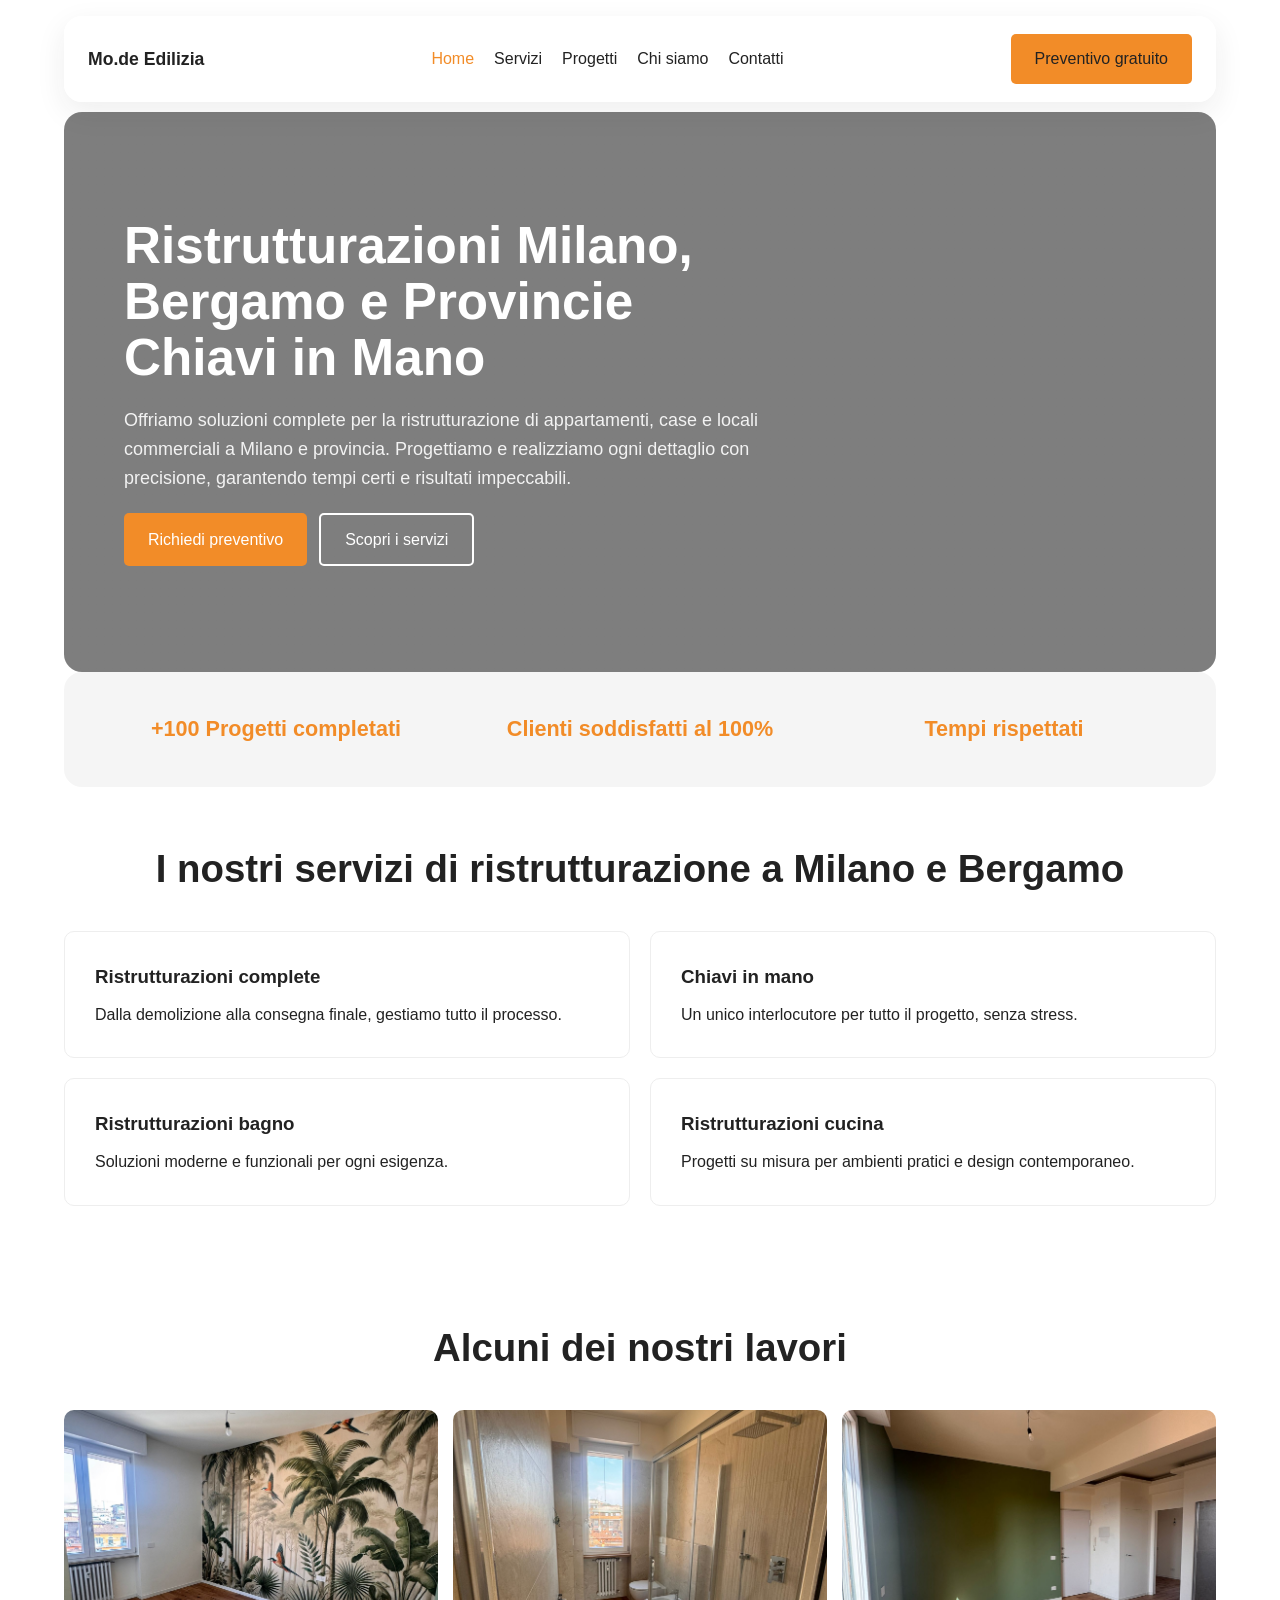
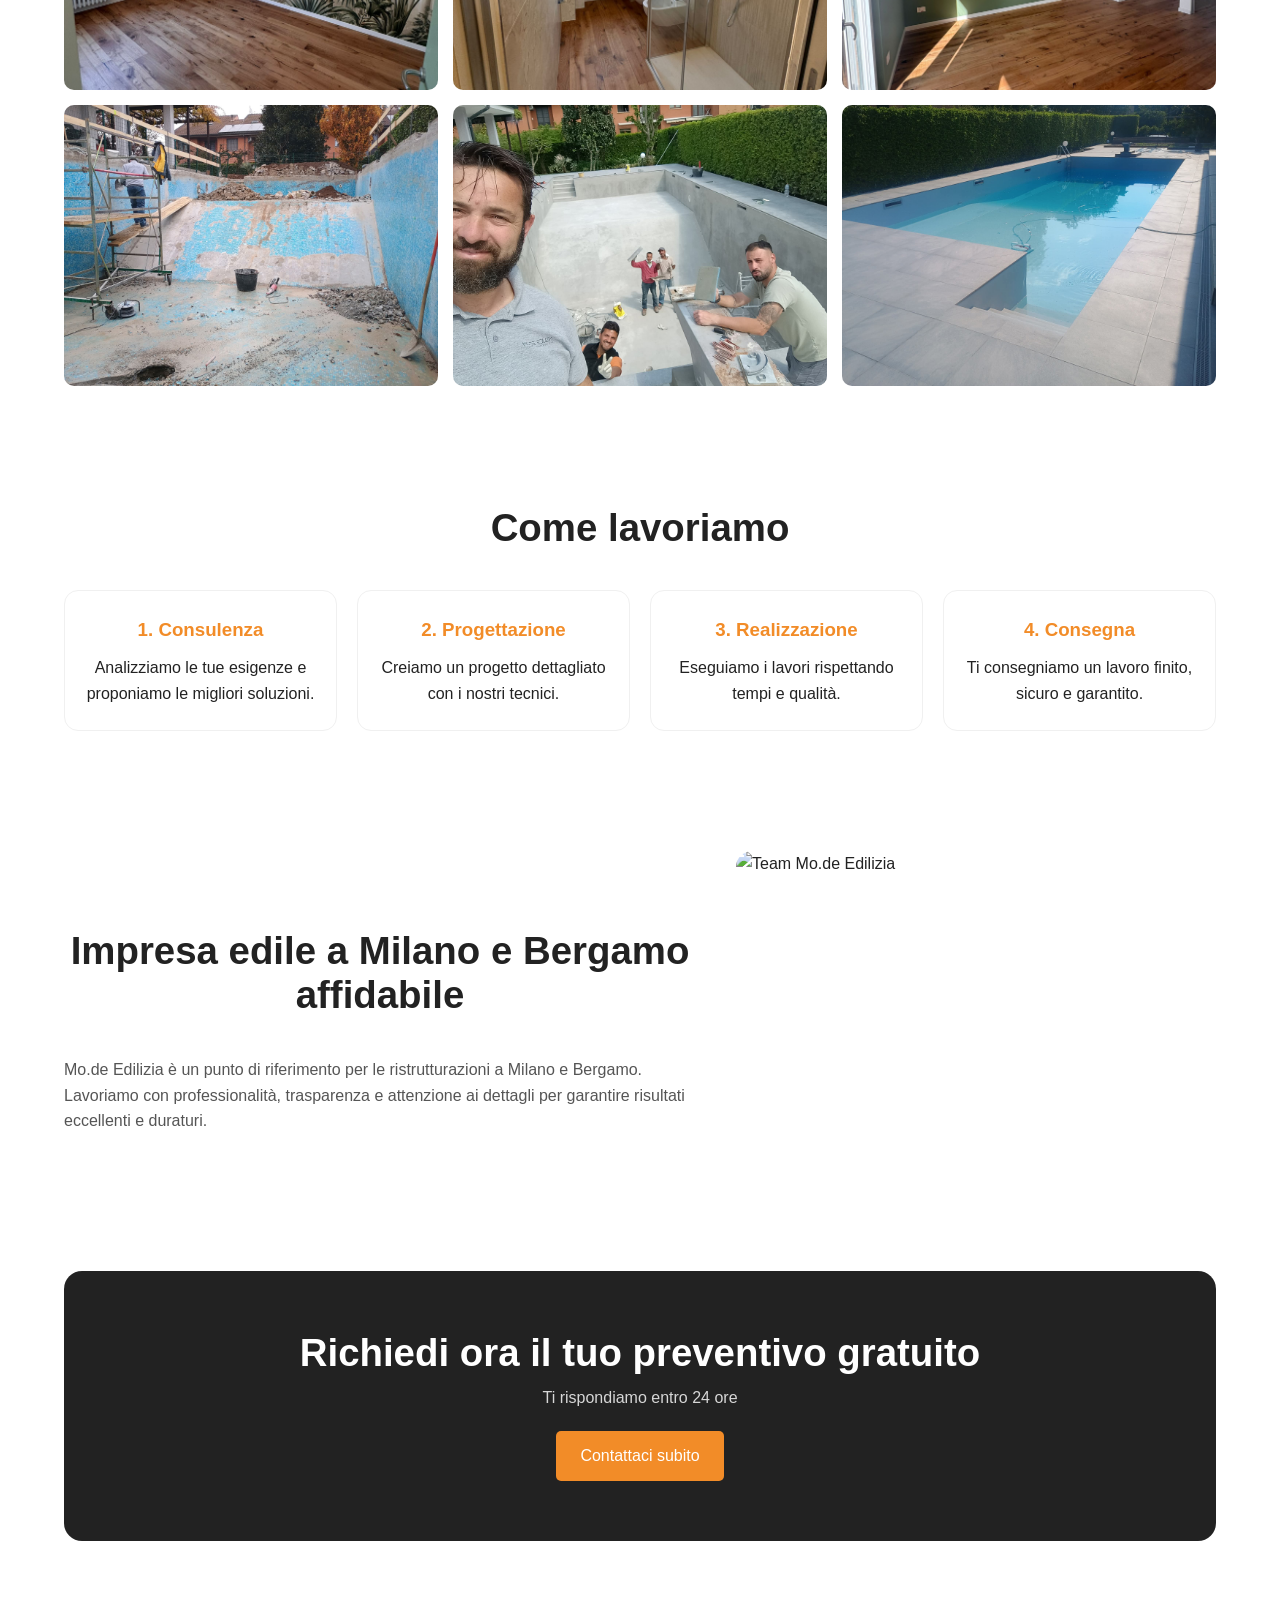
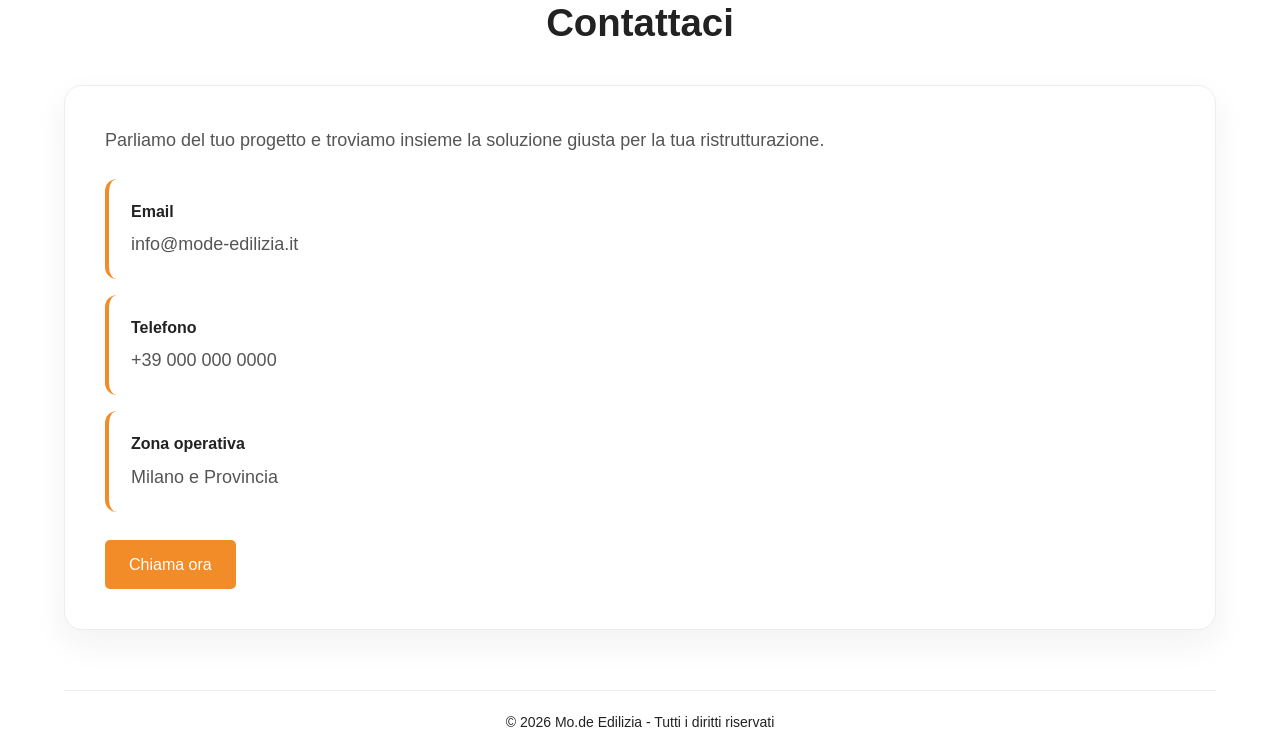
==== commit b6b20b55: "Rebrand to 'Mo.de Edilizia' and add gallery images Update site to reflect rebranding from "Mode Edil" ====
--- a/index.html
+++ b/index.html
@@ -9,7 +9,7 @@
 	<meta http-equiv="X-UA-Compatible" content="IE=edge">
 
 	<!-- Título SEO -->
-	<title>Ristrutturazione Milano e Provincia | Mode Edilizia</title>
+	<title>Ristrutturazione Milano e Provincia | Mo.de Edilizia</title>
 
 	<!-- Meta Description -->
 	<meta name="description"
@@ -20,7 +20,7 @@
 		content="ristrutturazione Milano, edilizia Milano, lavori chiavi in mano, ristrutturazioni casa, impresa edile Milano">
 
 	<!-- Autor -->
-	<meta name="author" content="Mode Edilizia">
+	<meta name="author" content="Mo.de Edilizia">
 
 	<!-- Indexação -->
 	<meta name="robots" content="index, follow">
@@ -36,7 +36,7 @@
 	<link rel="shortcut icon" href="/favicon.ico" type="image/x-icon">
 
 	<!-- Open Graph (Facebook, WhatsApp) -->
-	<meta property="og:title" content="Ristrutturazione Milano e Provincia | Mode Edilizia">
+	<meta property="og:title" content="Ristrutturazione Milano e Provincia | Mo.de Edilizia">
 	<meta property="og:description"
 		content="Ristrutturazioni professionali a Milano con soluzioni chiavi in mano, tempi certi e qualità garantita.">
 	<meta property="og:type" content="website">
@@ -48,7 +48,7 @@
   {
     "@context": "https://schema.org",
     "@type": "LocalBusiness",
-    "name": "Mode Edilizia",
+    "name": "Mo.de Edilizia",
     "url": "https://mode-edilizia.it",
     "description": "Ristrutturazioni a Milano e provincia con soluzioni chiavi in mano.",
     "areaServed": "Milano",
@@ -66,7 +66,7 @@
 
 <body>
 	<header class="container header">
-		<div class="logo">Mode Edilizia</div>
+		<div class="logo">Mo.de Edilizia</div>
 
 		<button class="nav-toggle" type="button" aria-expanded="false" aria-controls="site-nav" aria-label="Apri il menu">
 			<span></span>
@@ -89,7 +89,7 @@
 
 	<section id="hero" class="container hero">
 		<div class="hero-text">
-			<h1>Ristrutturazioni Milano e Provincia Chiavi in Mano</h1>
+			<h1>Ristrutturazioni Milano, Bergamo e Provincie Chiavi in Mano</h1>
 
 			<p>
 				Offriamo soluzioni complete per la ristrutturazione di appartamenti,
@@ -117,7 +117,7 @@
 	</section>
 
 	<section id="servizi" class="container servizi">
-		<h2>I nostri servizi di ristrutturazione a Milano</h2>
+		<h2>I nostri servizi di ristrutturazione a Milano e Bergamo</h2>
 
 		<div class="servizi-grid">
 
@@ -148,6 +148,9 @@
 		<h2>Alcuni dei nostri lavori</h2>
 
 		<div class="gallery">
+			<img src="WhatsApp Image 2026-03-18 at 21.13.01.jpeg" alt="Ristrutturazione casa Milano">
+			<img src="WhatsApp Image 2026-03-18 at 21.13.02.jpeg" alt="Ristrutturazione bagno moderno">
+			<img src="WhatsApp Image 2026-03-18 at 21.13.03.jpeg" alt="Appartamento ristrutturato Milano">
 			<img src="WhatsApp Image 2026-03-08 at 17.41.30.jpeg" alt="Ristrutturazione casa Milano">
 			<img src="WhatsApp Image 2026-03-08 at 17.41.31.jpeg" alt="Ristrutturazione bagno moderno">
 			<img src="WhatsApp Image 2026-03-08 at 17.41.32.jpeg" alt="Appartamento ristrutturato Milano">
@@ -184,17 +187,17 @@
 
 	<section id="chi-siamo" class="container chi-siamo">
 		<div class="text">
-			<h2>Impresa edile a Milano affidabile</h2>
+			<h2>Impresa edile a Milano e Bergamo affidabile</h2>
 
 			<p>
-				Mode Edilizia è un punto di riferimento per le ristrutturazioni a Milano e provincia.
+				Mo.de Edilizia è un punto di riferimento per le ristrutturazioni a Milano e Bergamo.
 				Lavoriamo con professionalità, trasparenza e attenzione ai dettagli per garantire
 				risultati eccellenti e duraturi.
 			</p>
 		</div>
 
 		<div class="image">
-			<img src="team.jpg" alt="Team Mode Edilizia">
+			<img src="team.jpg" alt="Team Mo.de Edilizia">
 		</div>
 	</section>
 
@@ -229,7 +232,7 @@
 	</section>
 
 	<footer class="container footer">
-		<p>© 2026 Mode Edilizia - Tutti i diritti riservati</p>
+		<p>© 2026 Mo.de Edilizia - Tutti i diritti riservati</p>
 	</footer>
 
 	<script src="script.js"></script>
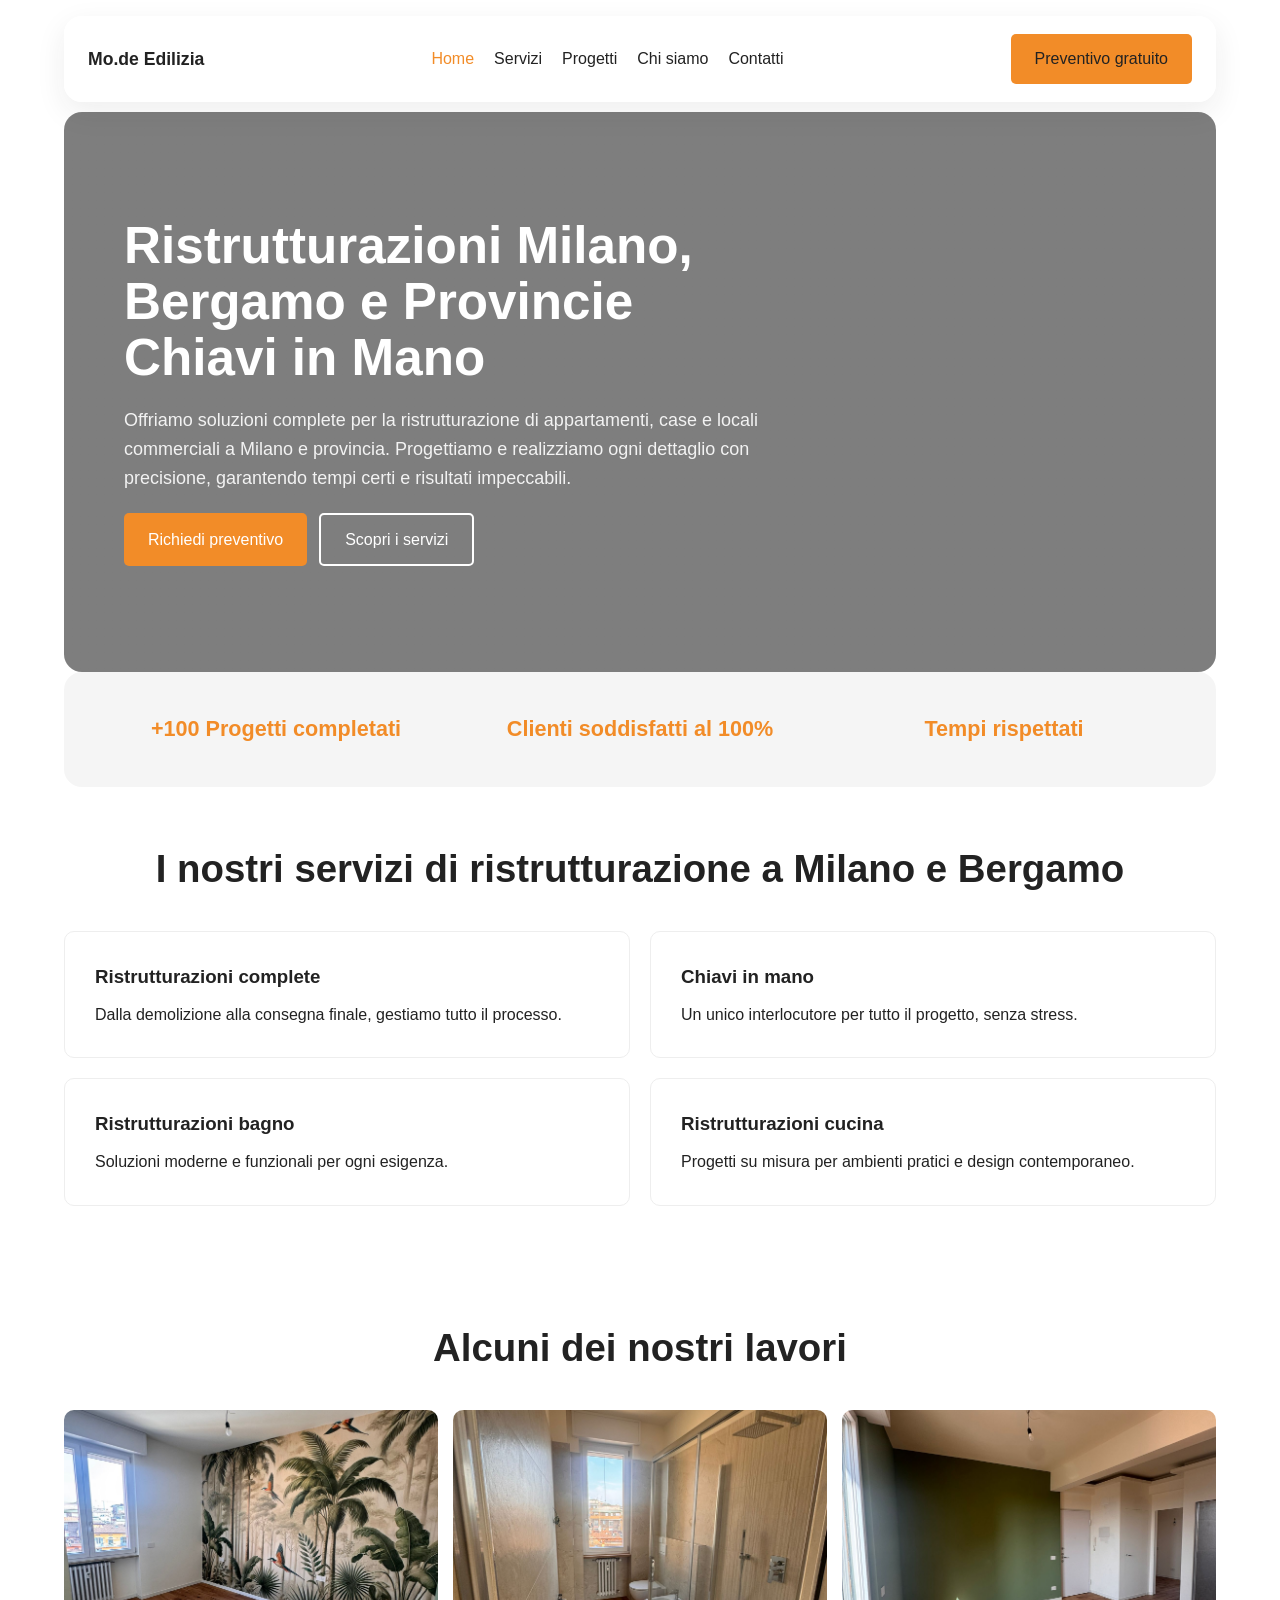
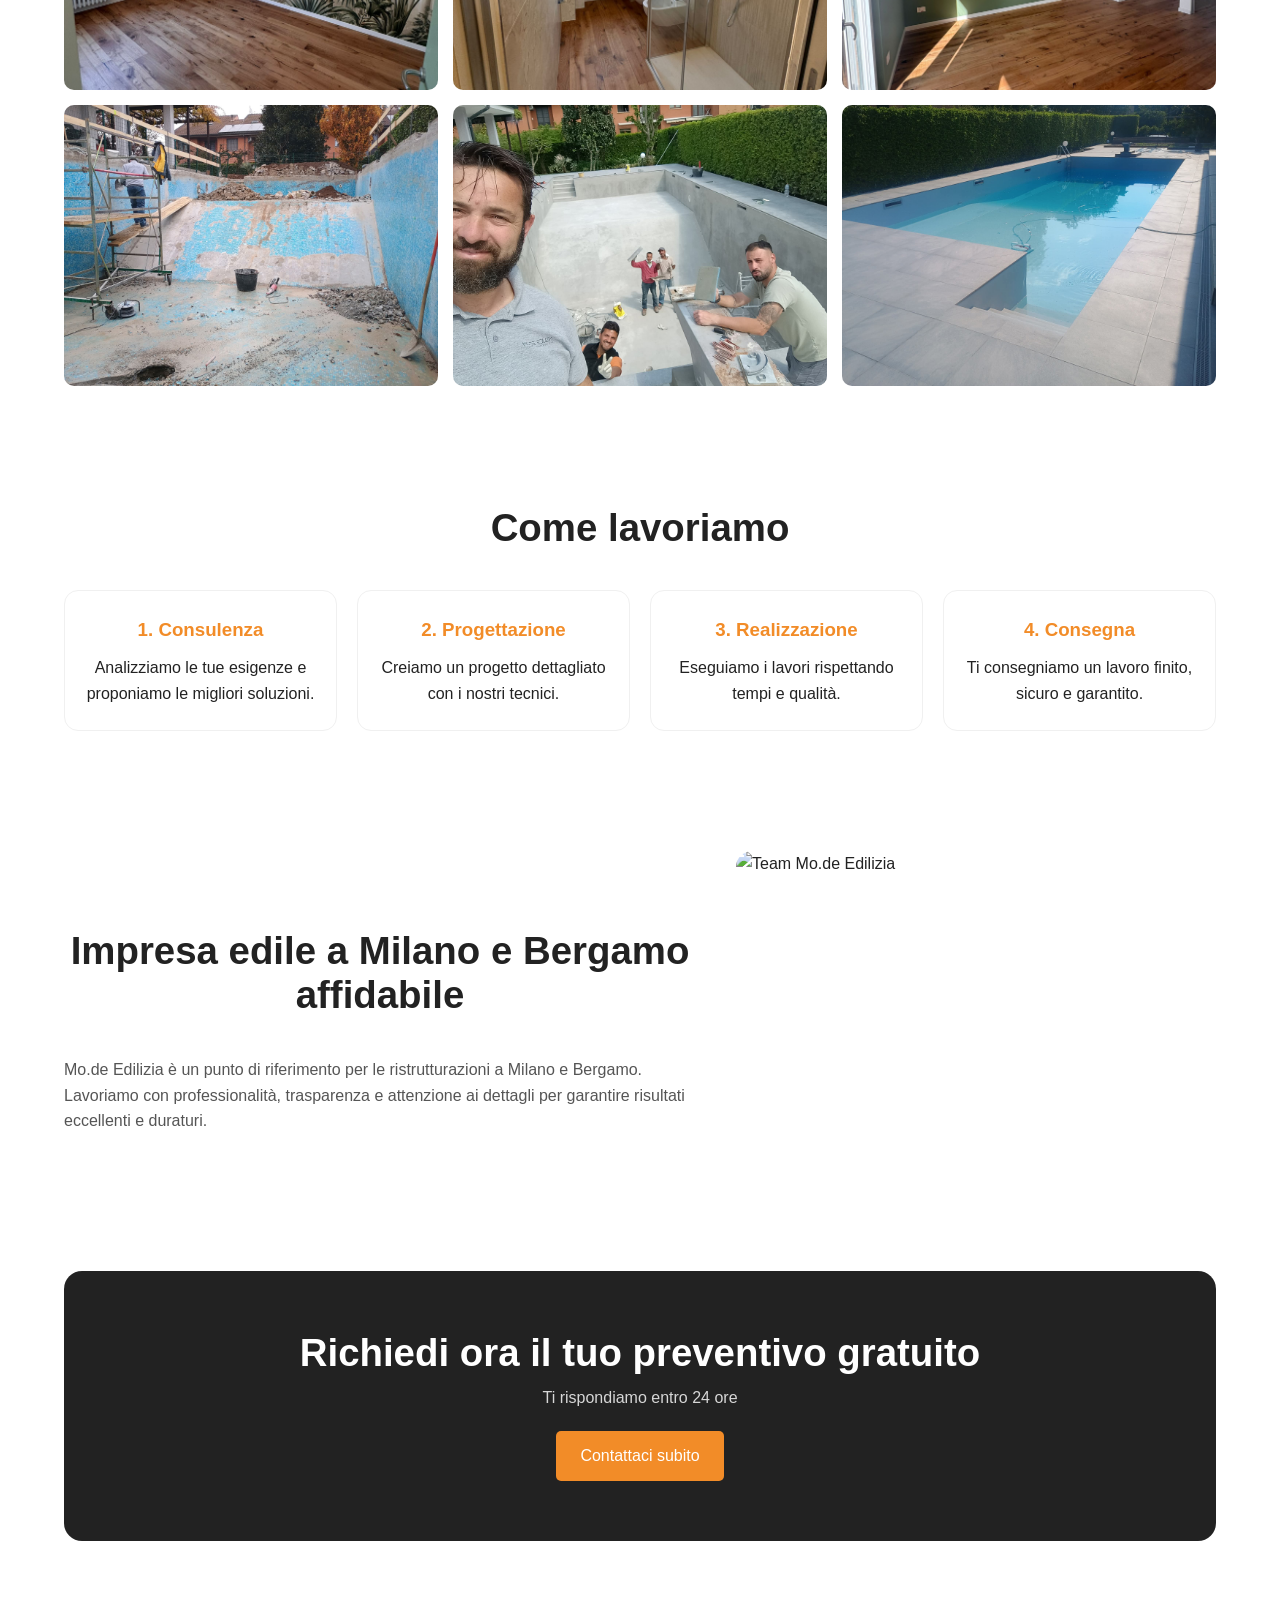
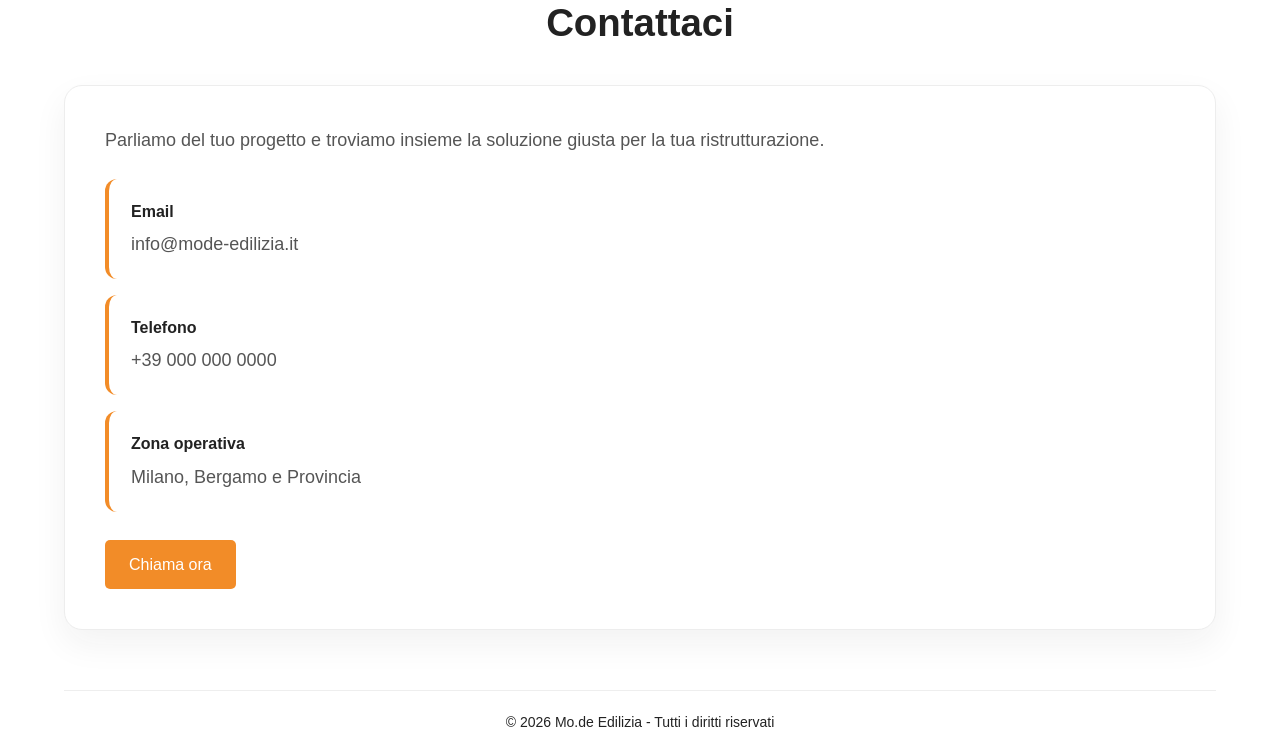
==== commit a4b410b7: "Update index.html" ====
--- a/index.html
+++ b/index.html
@@ -224,7 +224,7 @@
 				</div>
 				<div class="contatti-card">
 					<p><strong>Zona operativa</strong></p>
-					<span>Milano e Provincia</span>
+					<span>Milano, Bergamo e Provincia</span>
 				</div>
 				<a href="tel:+390000000000" class="btn-primary">Chiama ora</a>
 			</div>
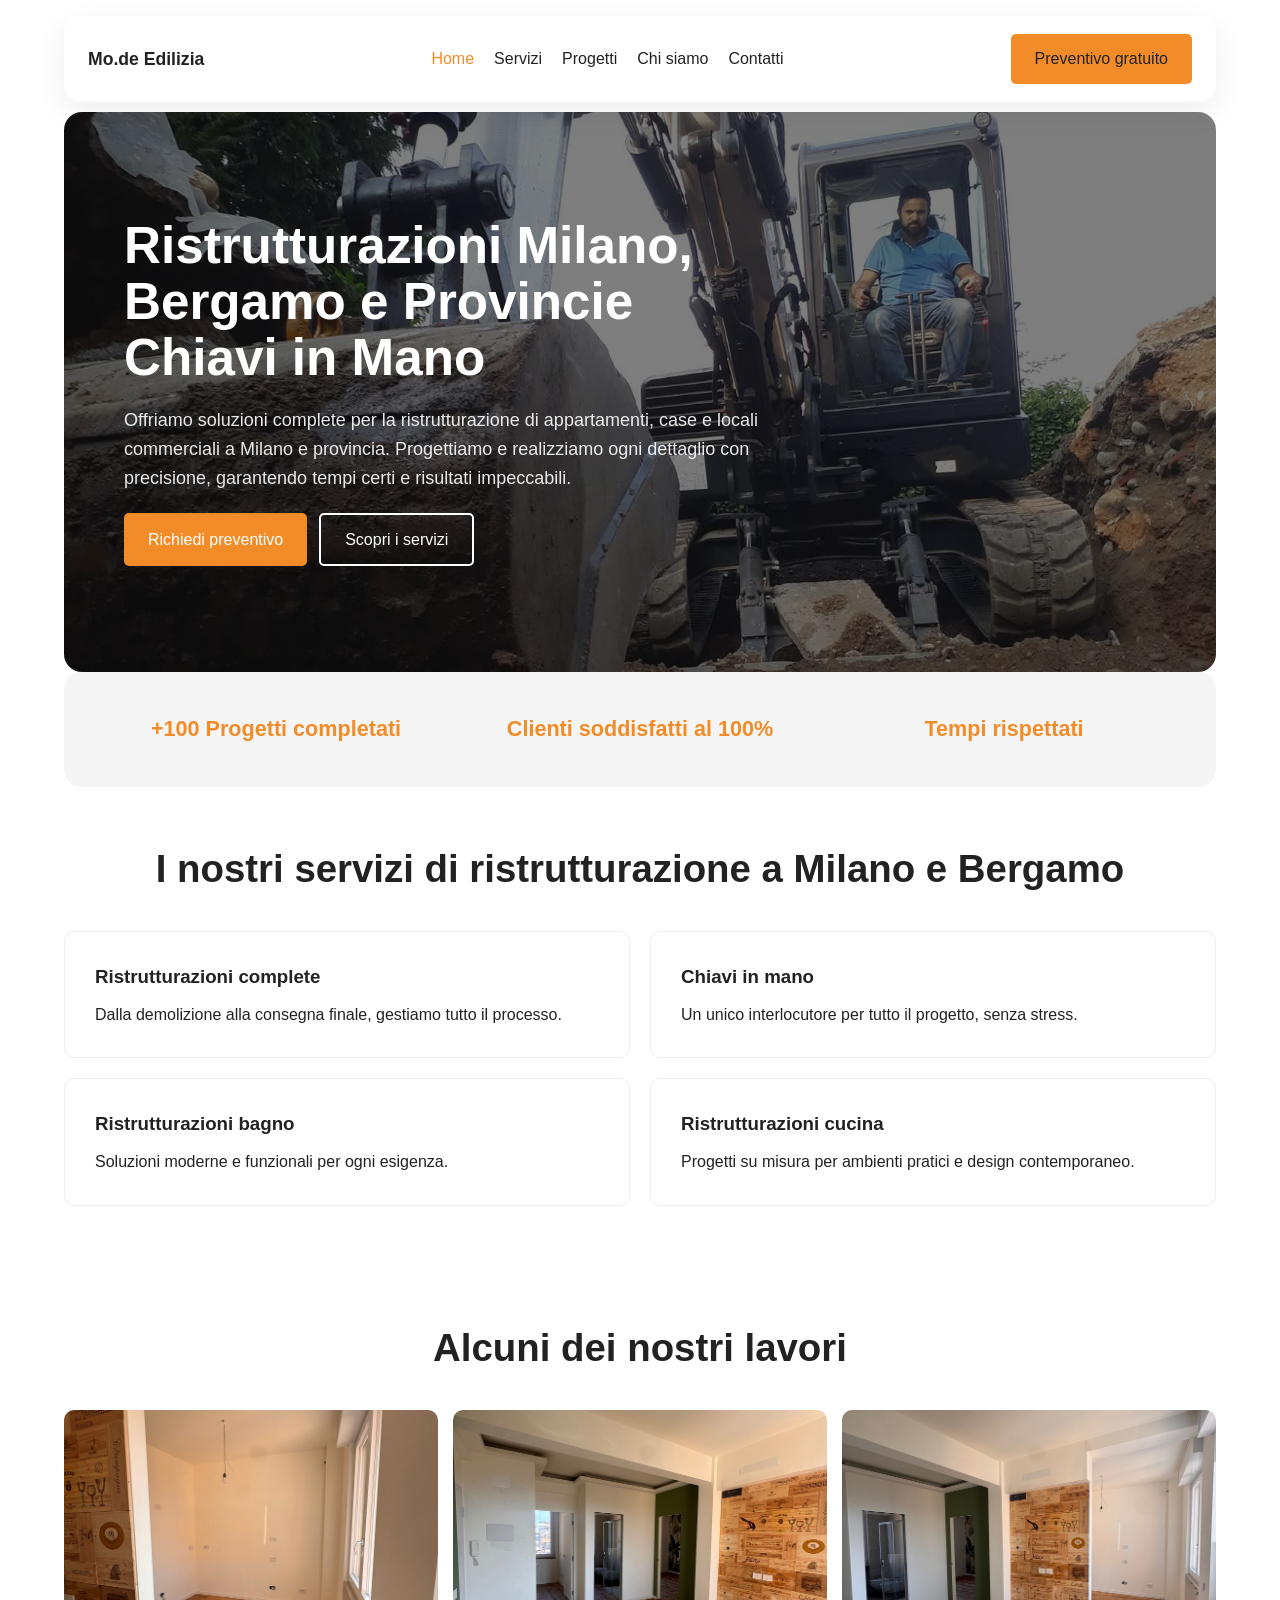
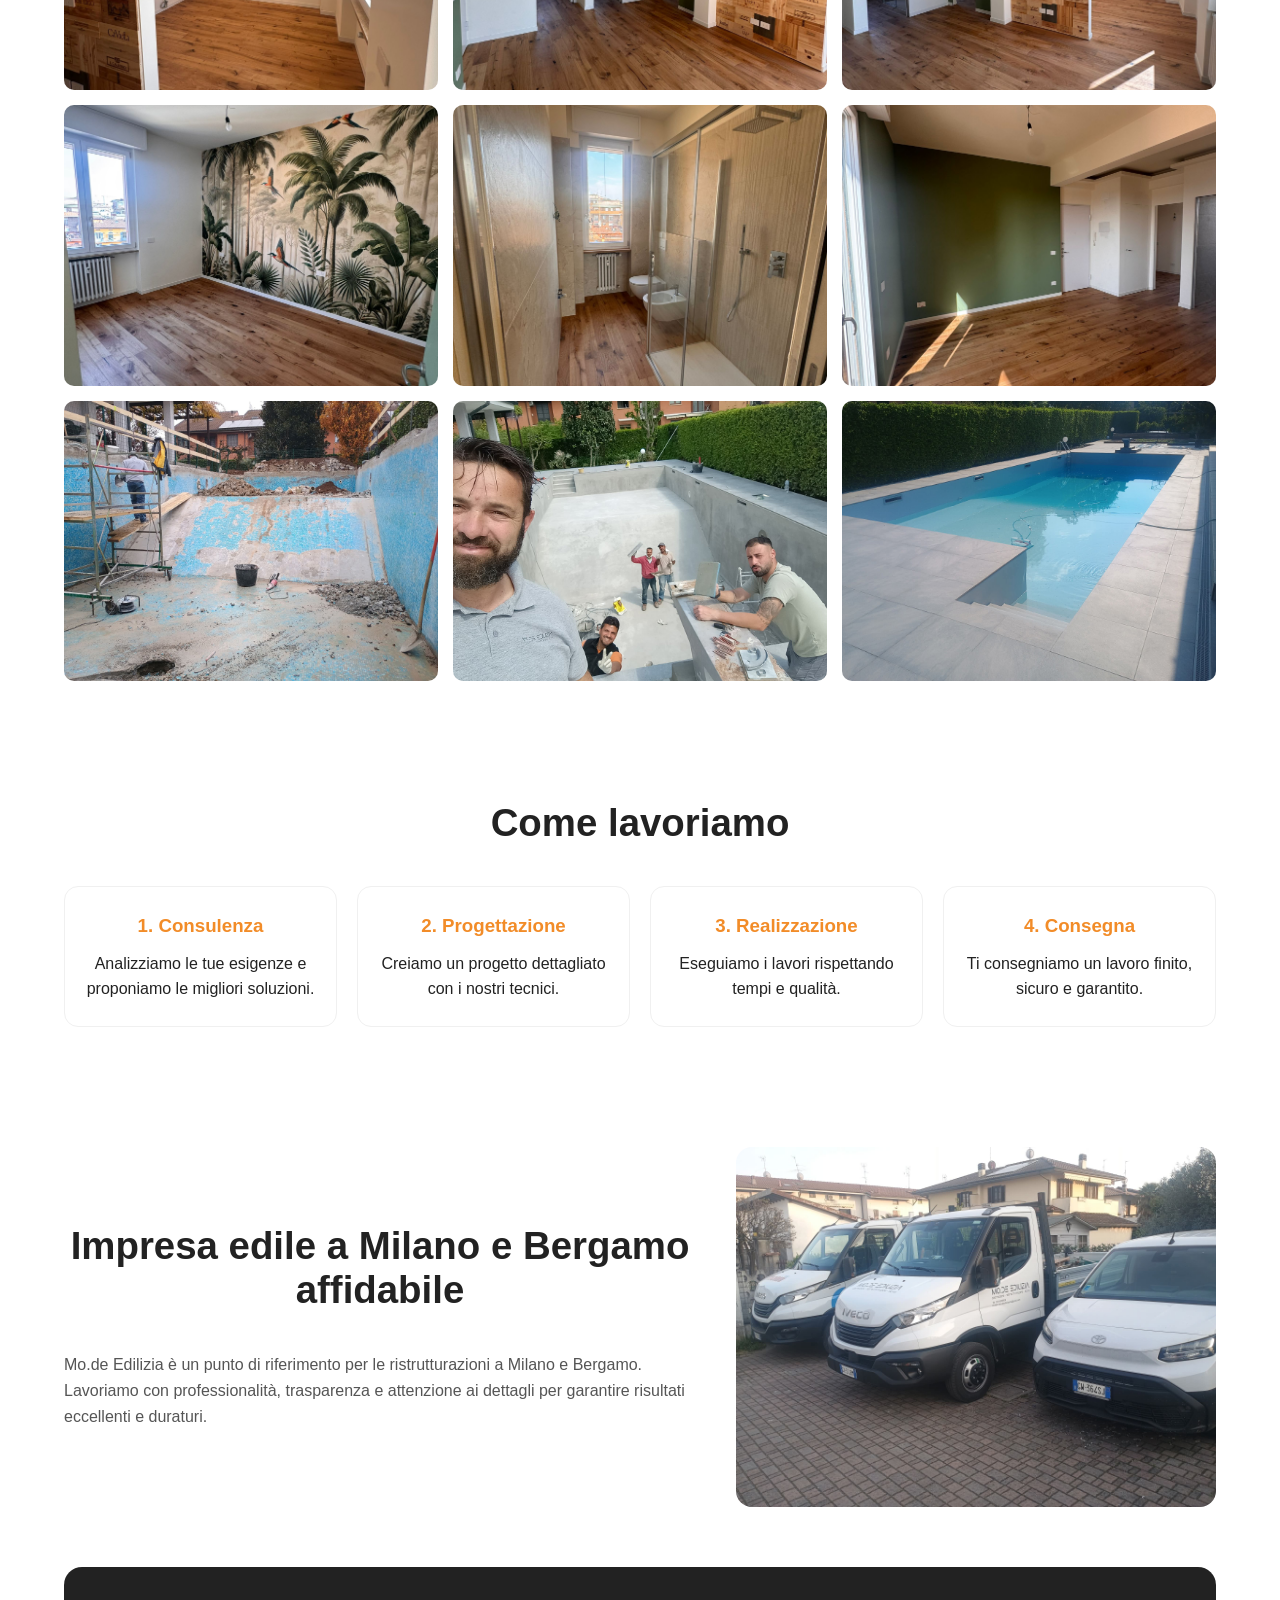
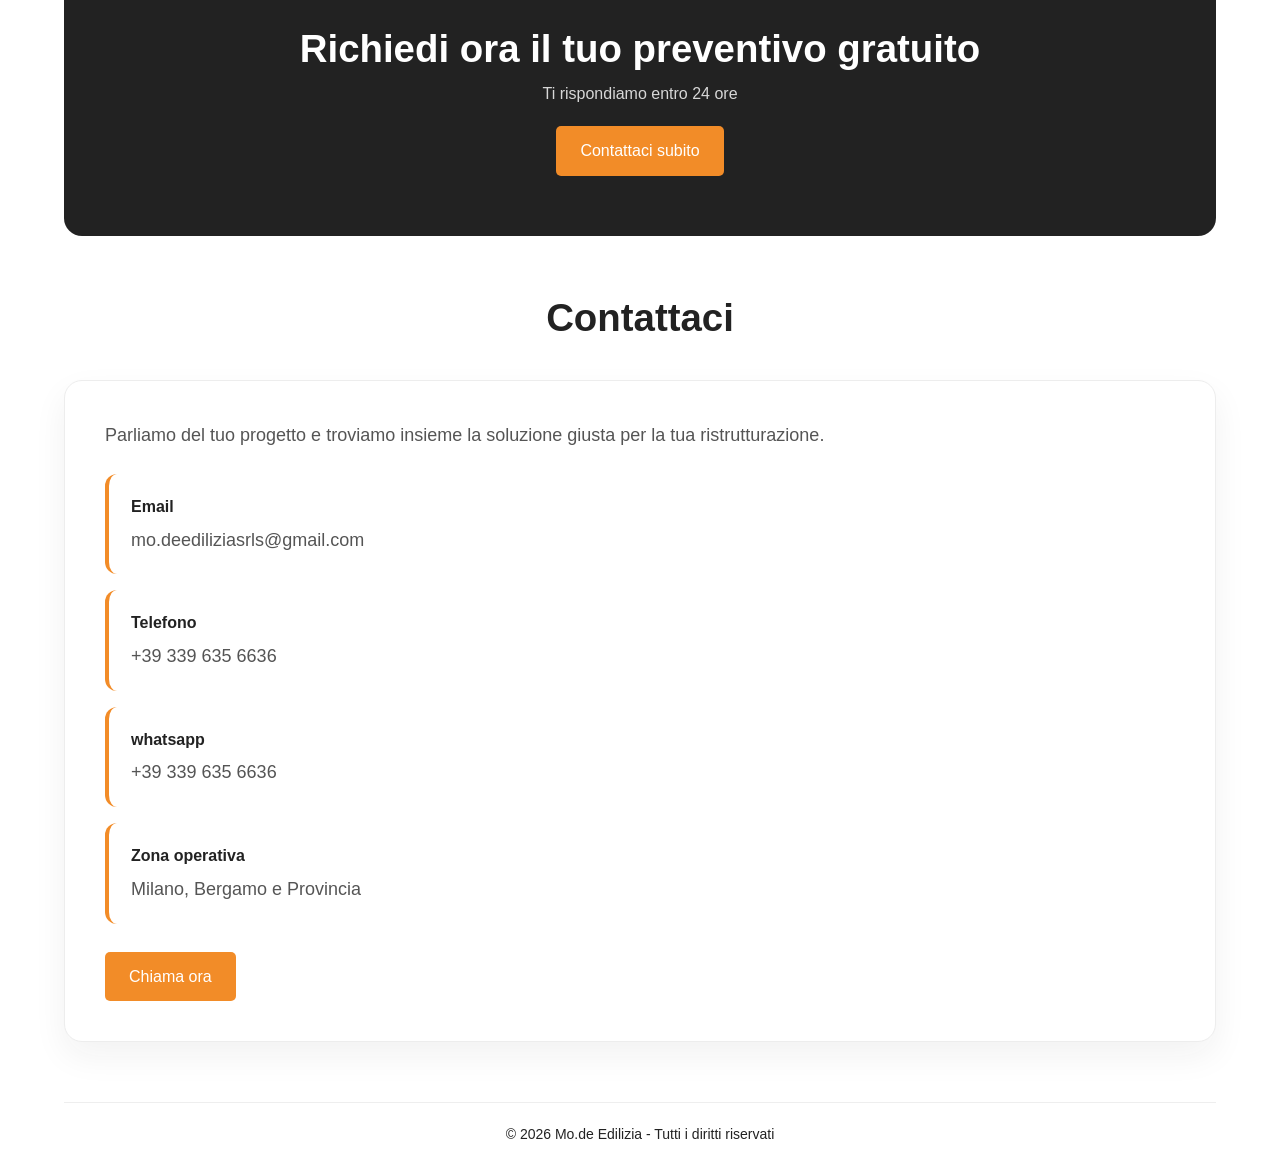
==== commit d63956f8: "Add images and update contact links Add several new image assets and integrate them into the gallery" ====
--- a/index.html
+++ b/index.html
@@ -84,7 +84,7 @@
 			</ul>
 		</nav>
 
-		<a href="#contatti" class="btn-primary">Preventivo gratuito</a>
+		<a href="https://wa.me/393396356636" class="btn-primary">Preventivo gratuito</a>
 	</header>
 
 	<section id="hero" class="container hero">
@@ -148,6 +148,9 @@
 		<h2>Alcuni dei nostri lavori</h2>
 
 		<div class="gallery">
+			<img src="4.jpeg" alt="Ristrutturazione casa Milano">
+			<img src="5.jpeg" alt="Ristrutturazione bagno moderno">
+			<img src="6.jpeg" alt="Appartamento ristrutturato Milano">
 			<img src="WhatsApp Image 2026-03-18 at 21.13.01.jpeg" alt="Ristrutturazione casa Milano">
 			<img src="WhatsApp Image 2026-03-18 at 21.13.02.jpeg" alt="Ristrutturazione bagno moderno">
 			<img src="WhatsApp Image 2026-03-18 at 21.13.03.jpeg" alt="Appartamento ristrutturato Milano">
@@ -197,7 +200,7 @@
 		</div>
 
 		<div class="image">
-			<img src="team.jpg" alt="Team Mo.de Edilizia">
+			<img src="WhatsApp Image 2026-03-08 at 17.41.29.jpeg" alt="Team Mo.de Edilizia">
 		</div>
 	</section>
 
@@ -205,7 +208,7 @@
 		<h2>Richiedi ora il tuo preventivo gratuito</h2>
 		<p>Ti rispondiamo entro 24 ore</p>
 
-		<a href="#contatti" class="btn-primary">Contattaci subito</a>
+		<a href="https://wa.me/393396356636" class="btn-primary" target="_blank">Contattaci subito</a>
 	</section>
 
 	<section id="contatti" class="container contatti">
@@ -216,17 +219,21 @@
 				<p class="contatti-lead">Parliamo del tuo progetto e troviamo insieme la soluzione giusta per la tua ristrutturazione.</p>
 				<div class="contatti-card">
 					<p><strong>Email</strong></p>
-					<a href="mailto:info@mode-edilizia.it">info@mode-edilizia.it</a>
+					<a href="mailto:mo.deediliziasrls@gmail.com">mo.deediliziasrls@gmail.com</a>
 				</div>
 				<div class="contatti-card">
 					<p><strong>Telefono</strong></p>
-					<a href="tel:+390000000000">+39 000 000 0000</a>
+					<a href="tel:+393396356636">+39 339 635 6636</a>
+				</div>
+				<div class="contatti-card">
+					<p><strong>whatsapp</strong></p>
+					<a href="https://wa.me/393396356636" target="_blank">+39 339 635 6636</a>
 				</div>
 				<div class="contatti-card">
 					<p><strong>Zona operativa</strong></p>
 					<span>Milano, Bergamo e Provincia</span>
 				</div>
-				<a href="tel:+390000000000" class="btn-primary">Chiama ora</a>
+				<a href="tel:+393396356636" class="btn-primary">Chiama ora</a>
 			</div>
 		</div>
 	</section>
--- a/style.css
+++ b/style.css
@@ -174,9 +174,9 @@
   border-radius: 18px;
   background-image:
     linear-gradient(rgba(20, 20, 20, 0.55), rgba(20, 20, 20, 0.55)),
-    url("hero.jpg");
+    url("1.jpeg");
   background-size: cover;
-  background-position: center;
+  background-position: center 40%;
   background-repeat: no-repeat;
 }
 
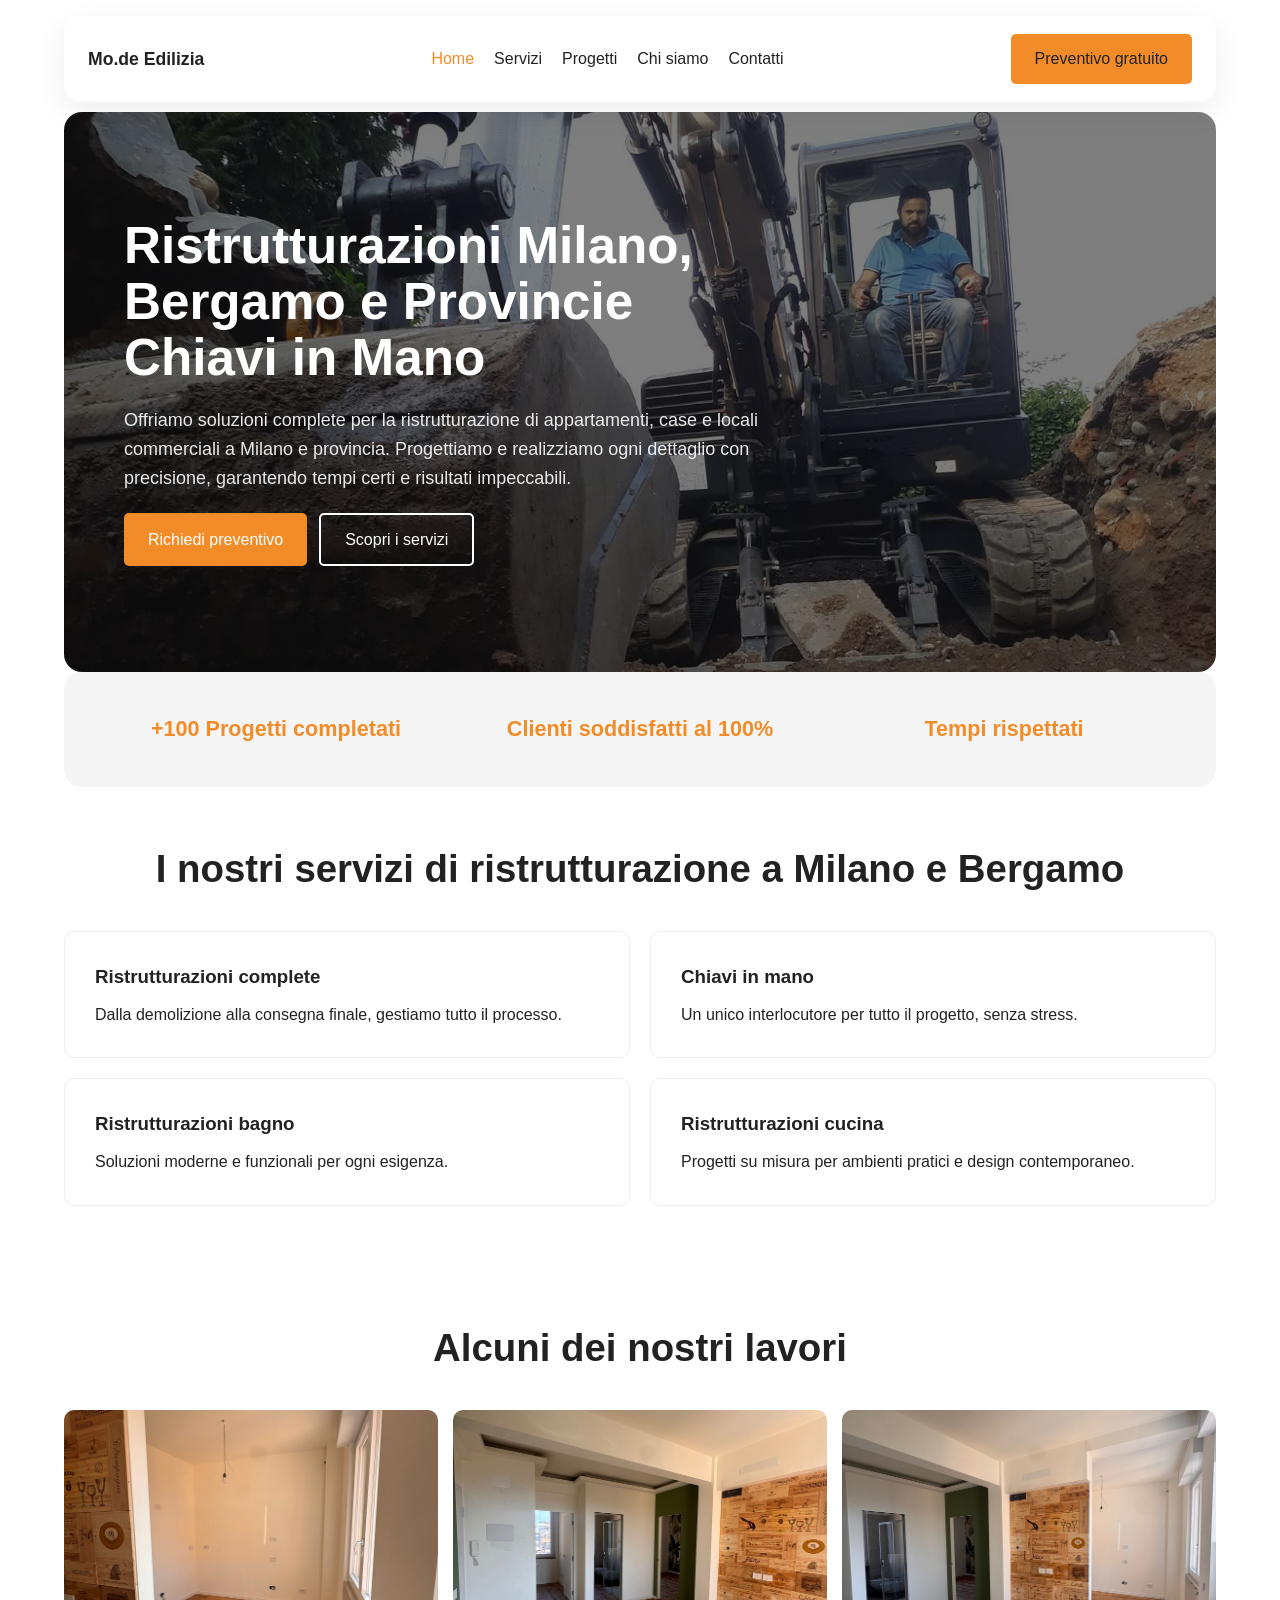
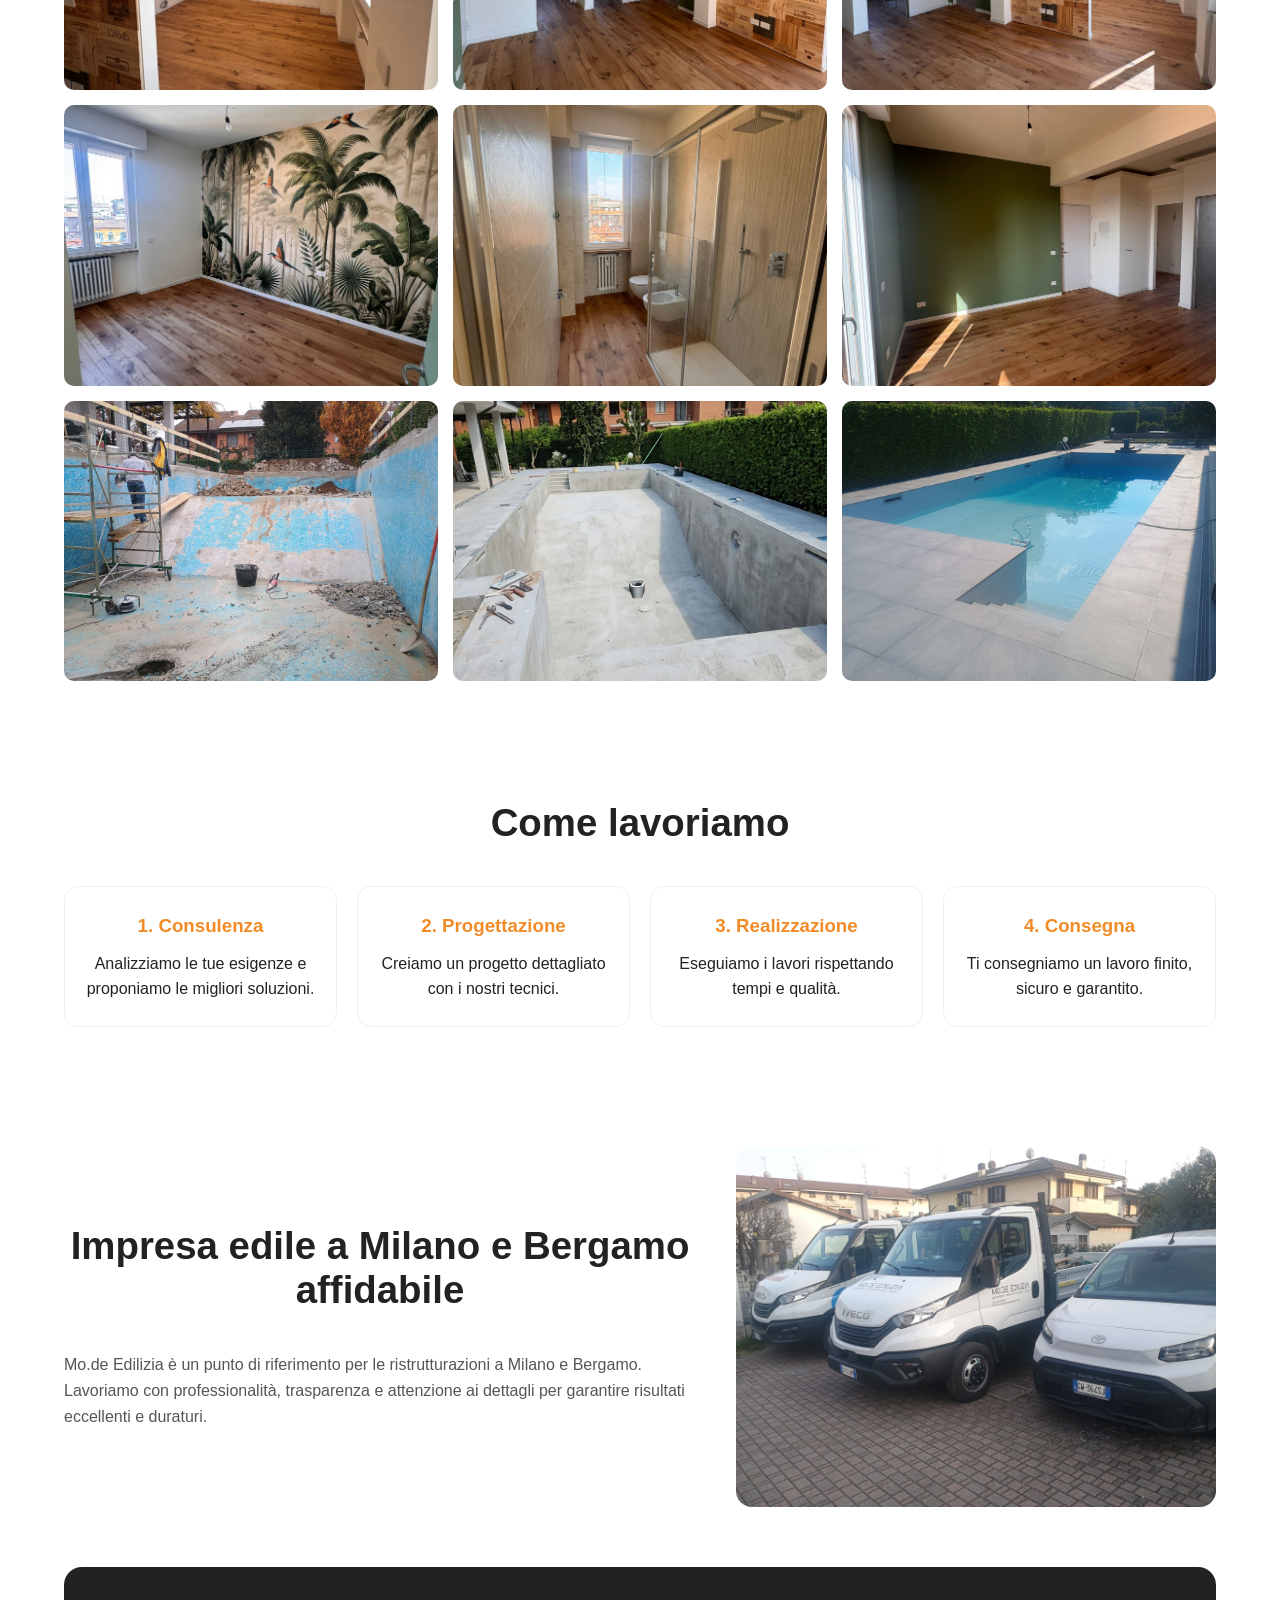
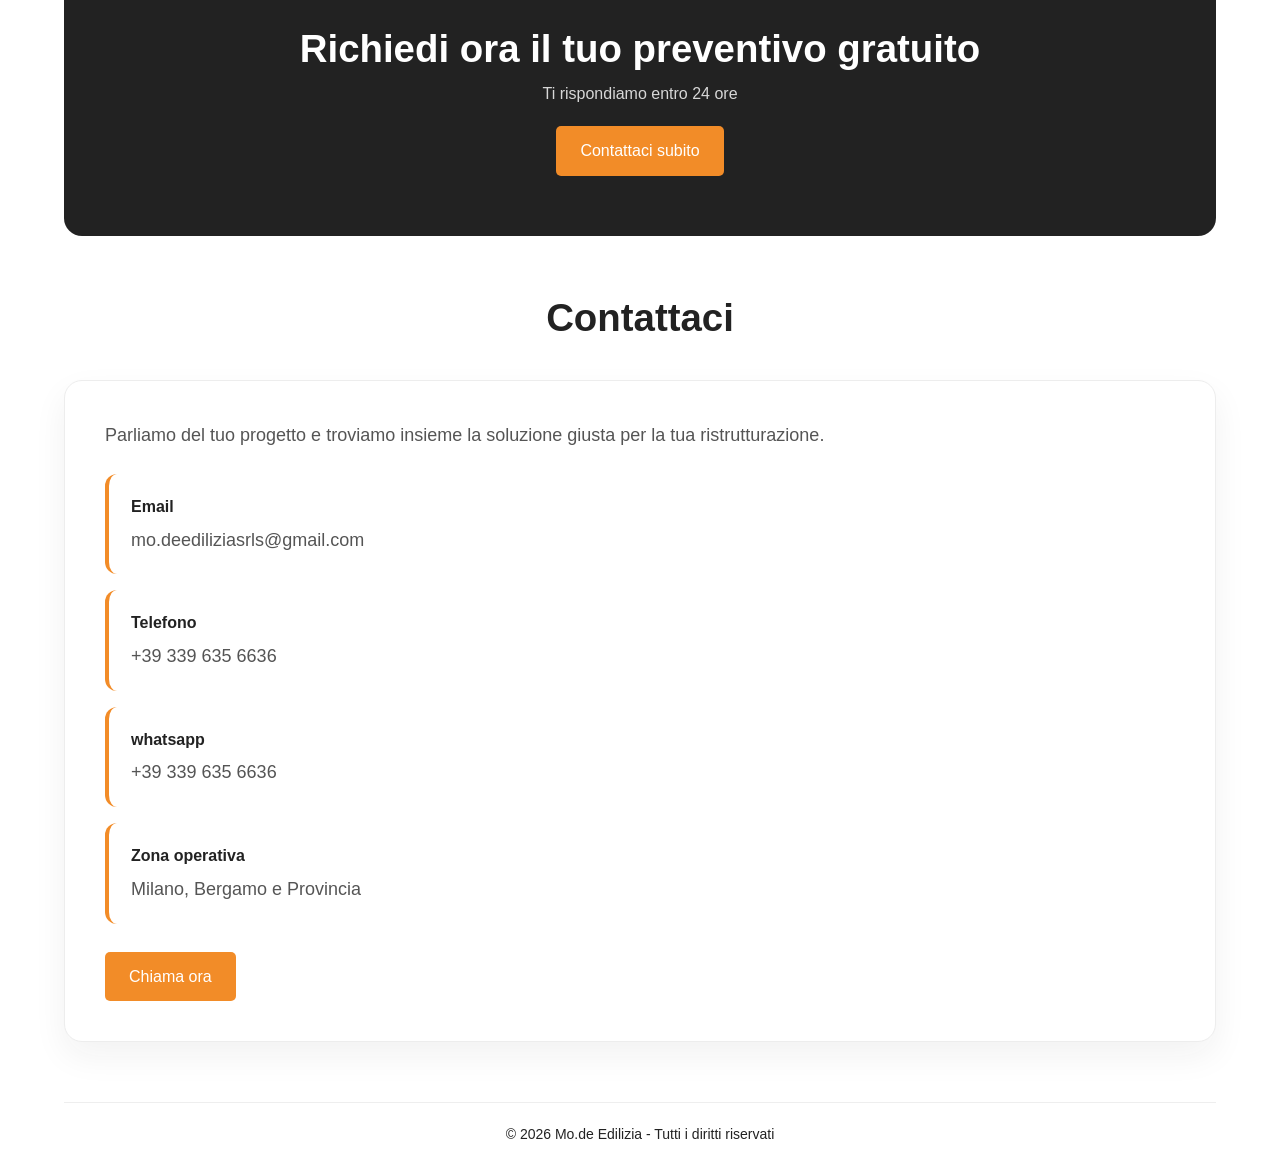
==== commit 9ca4bc94: "Add new gallery photo and update reference Add a new JPEG (WhatsApp Image 2026-03-20 at 22.39.29.jpe" ====
--- a/index.html
+++ b/index.html
@@ -155,7 +155,7 @@
 			<img src="WhatsApp Image 2026-03-18 at 21.13.02.jpeg" alt="Ristrutturazione bagno moderno">
 			<img src="WhatsApp Image 2026-03-18 at 21.13.03.jpeg" alt="Appartamento ristrutturato Milano">
 			<img src="WhatsApp Image 2026-03-08 at 17.41.30.jpeg" alt="Ristrutturazione casa Milano">
-			<img src="WhatsApp Image 2026-03-08 at 17.41.31.jpeg" alt="Ristrutturazione bagno moderno">
+			<img src="WhatsApp Image 2026-03-20 at 22.39.29.jpeg" alt="Ristrutturazione bagno moderno">
 			<img src="WhatsApp Image 2026-03-08 at 17.41.32.jpeg" alt="Appartamento ristrutturato Milano">
 		</div>
 	</section>
